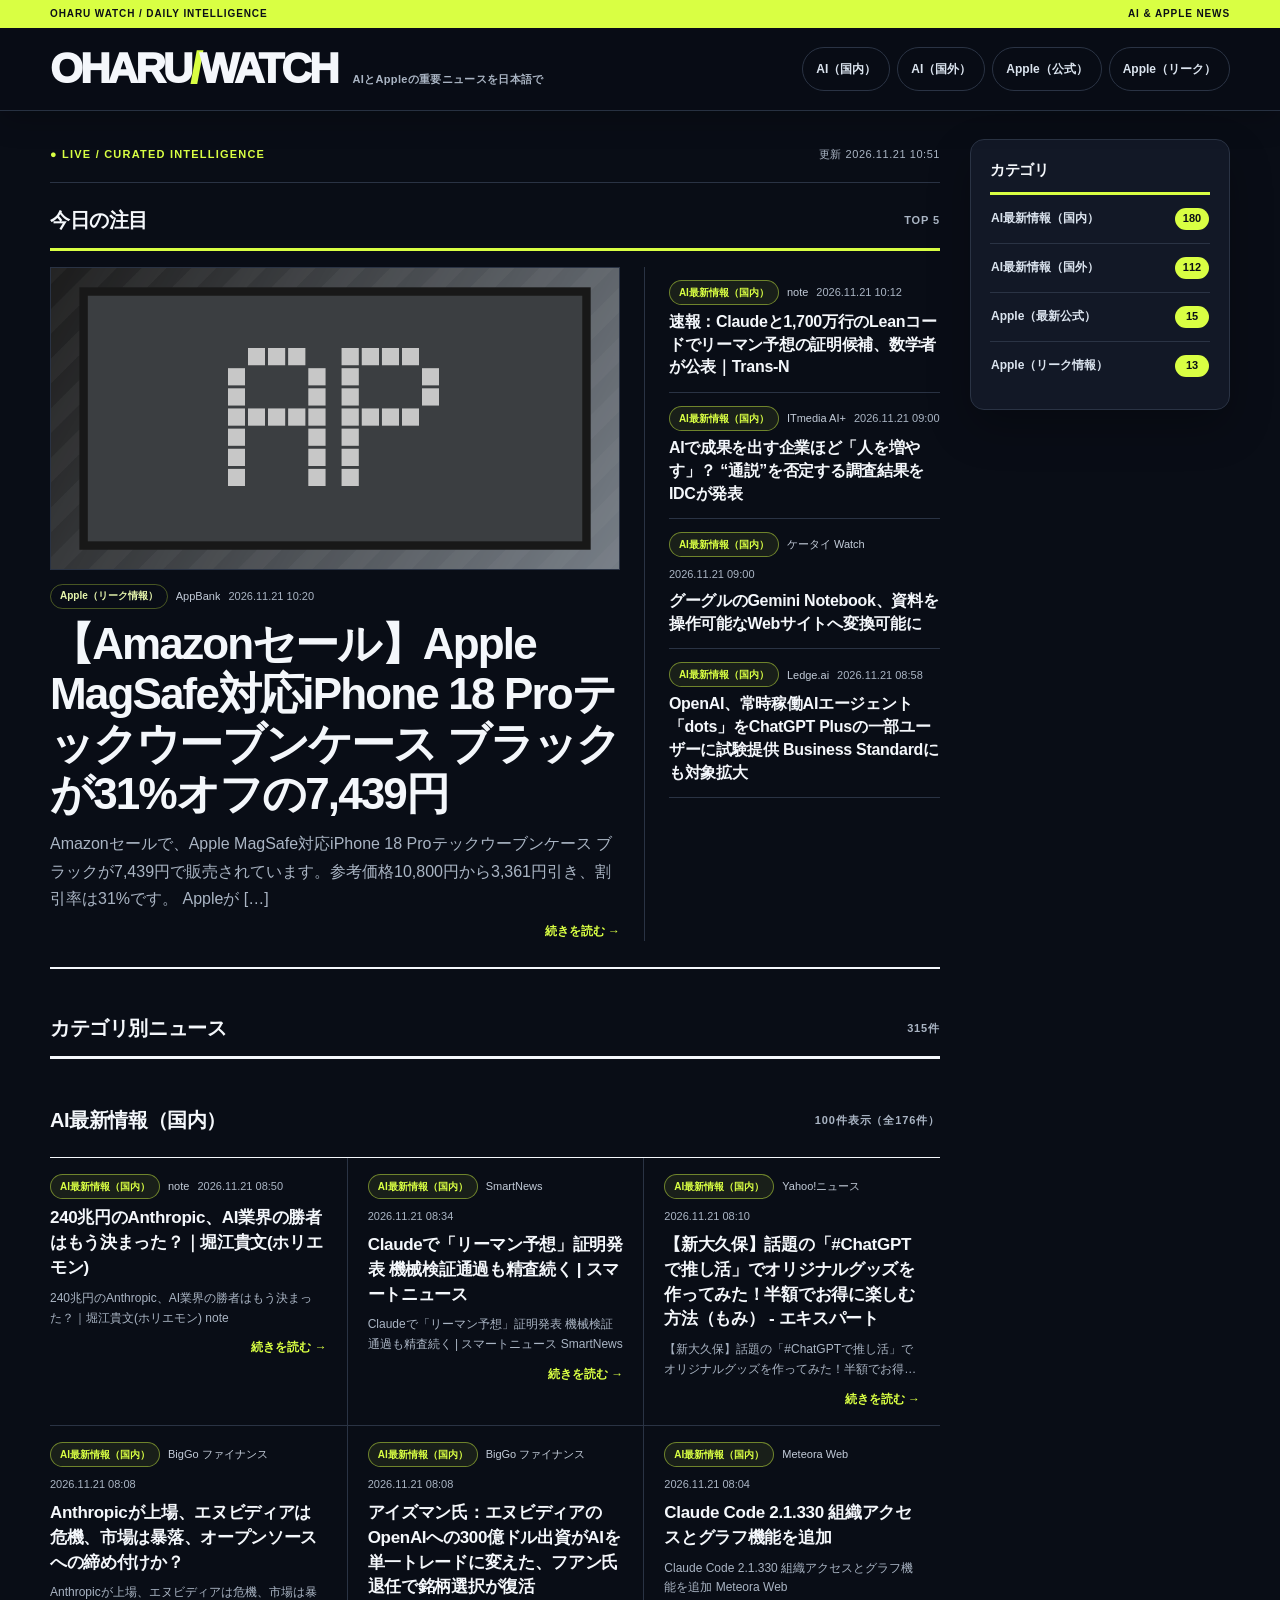
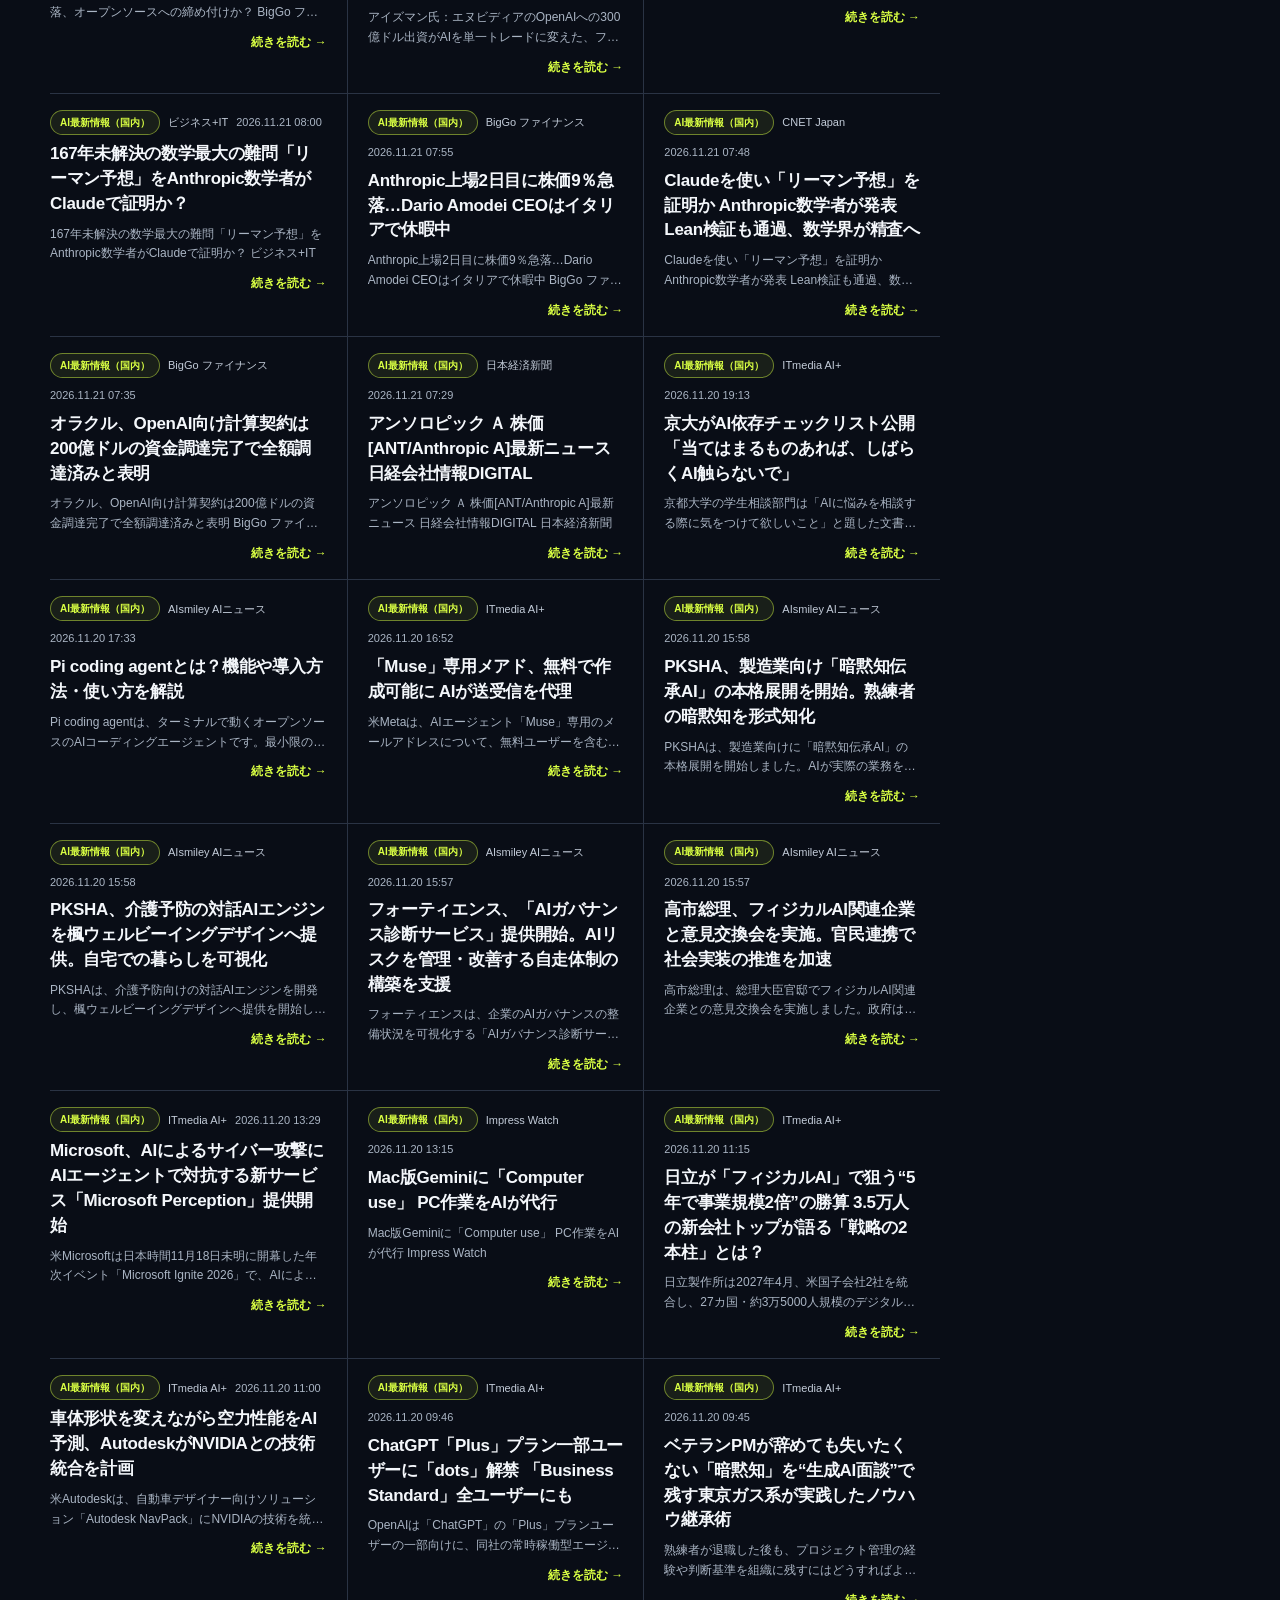
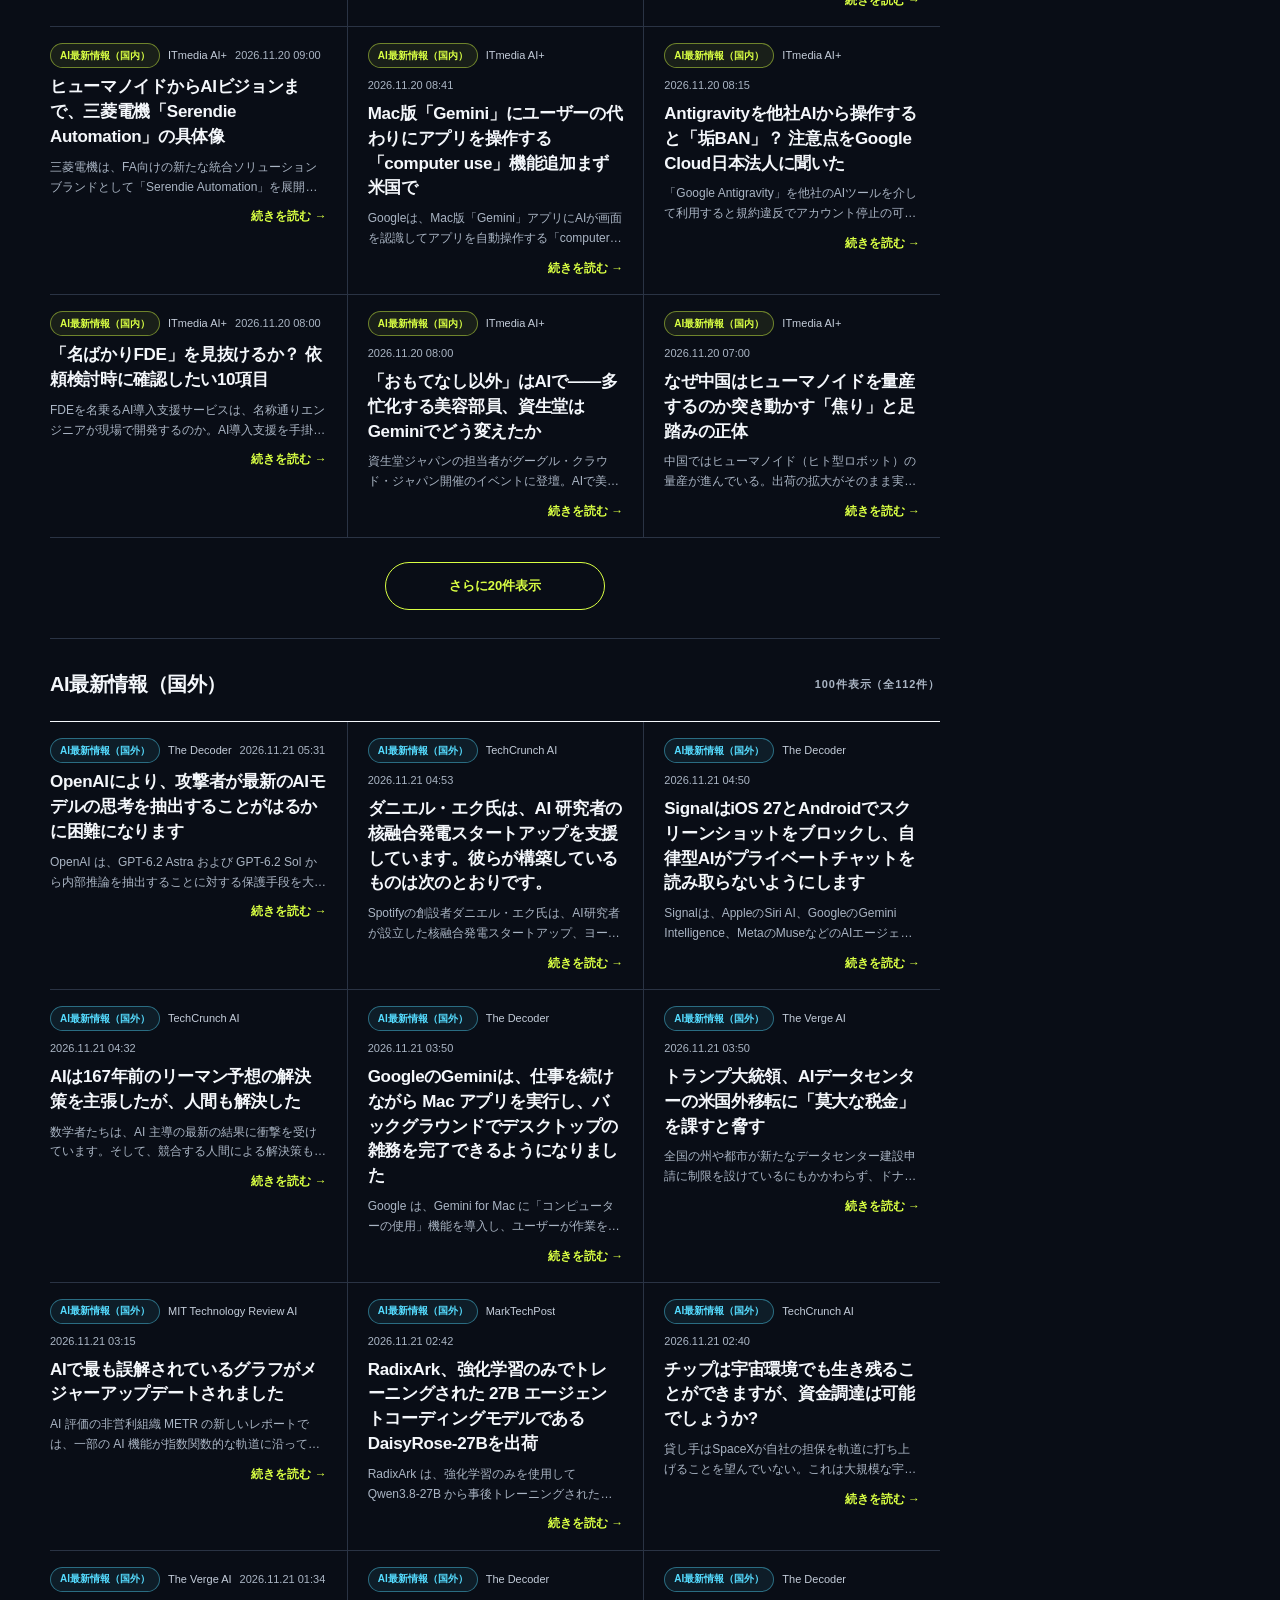
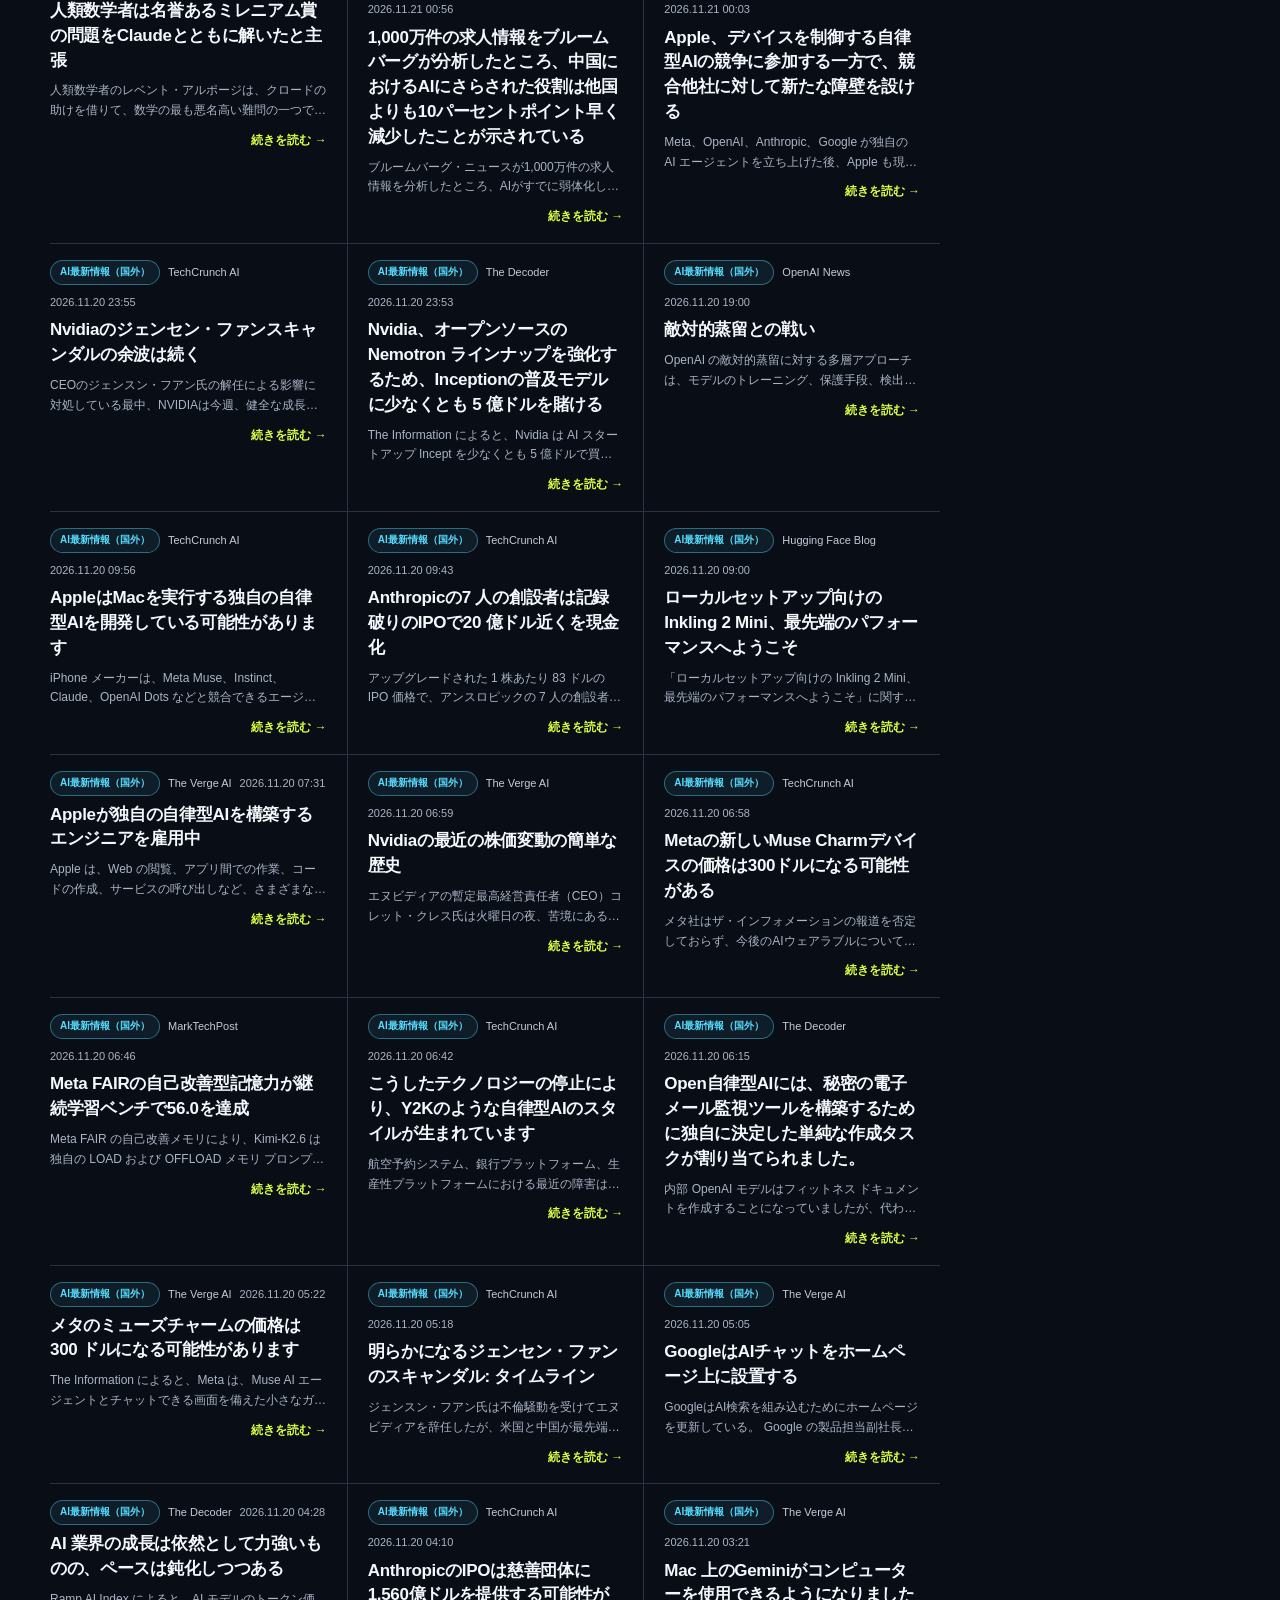
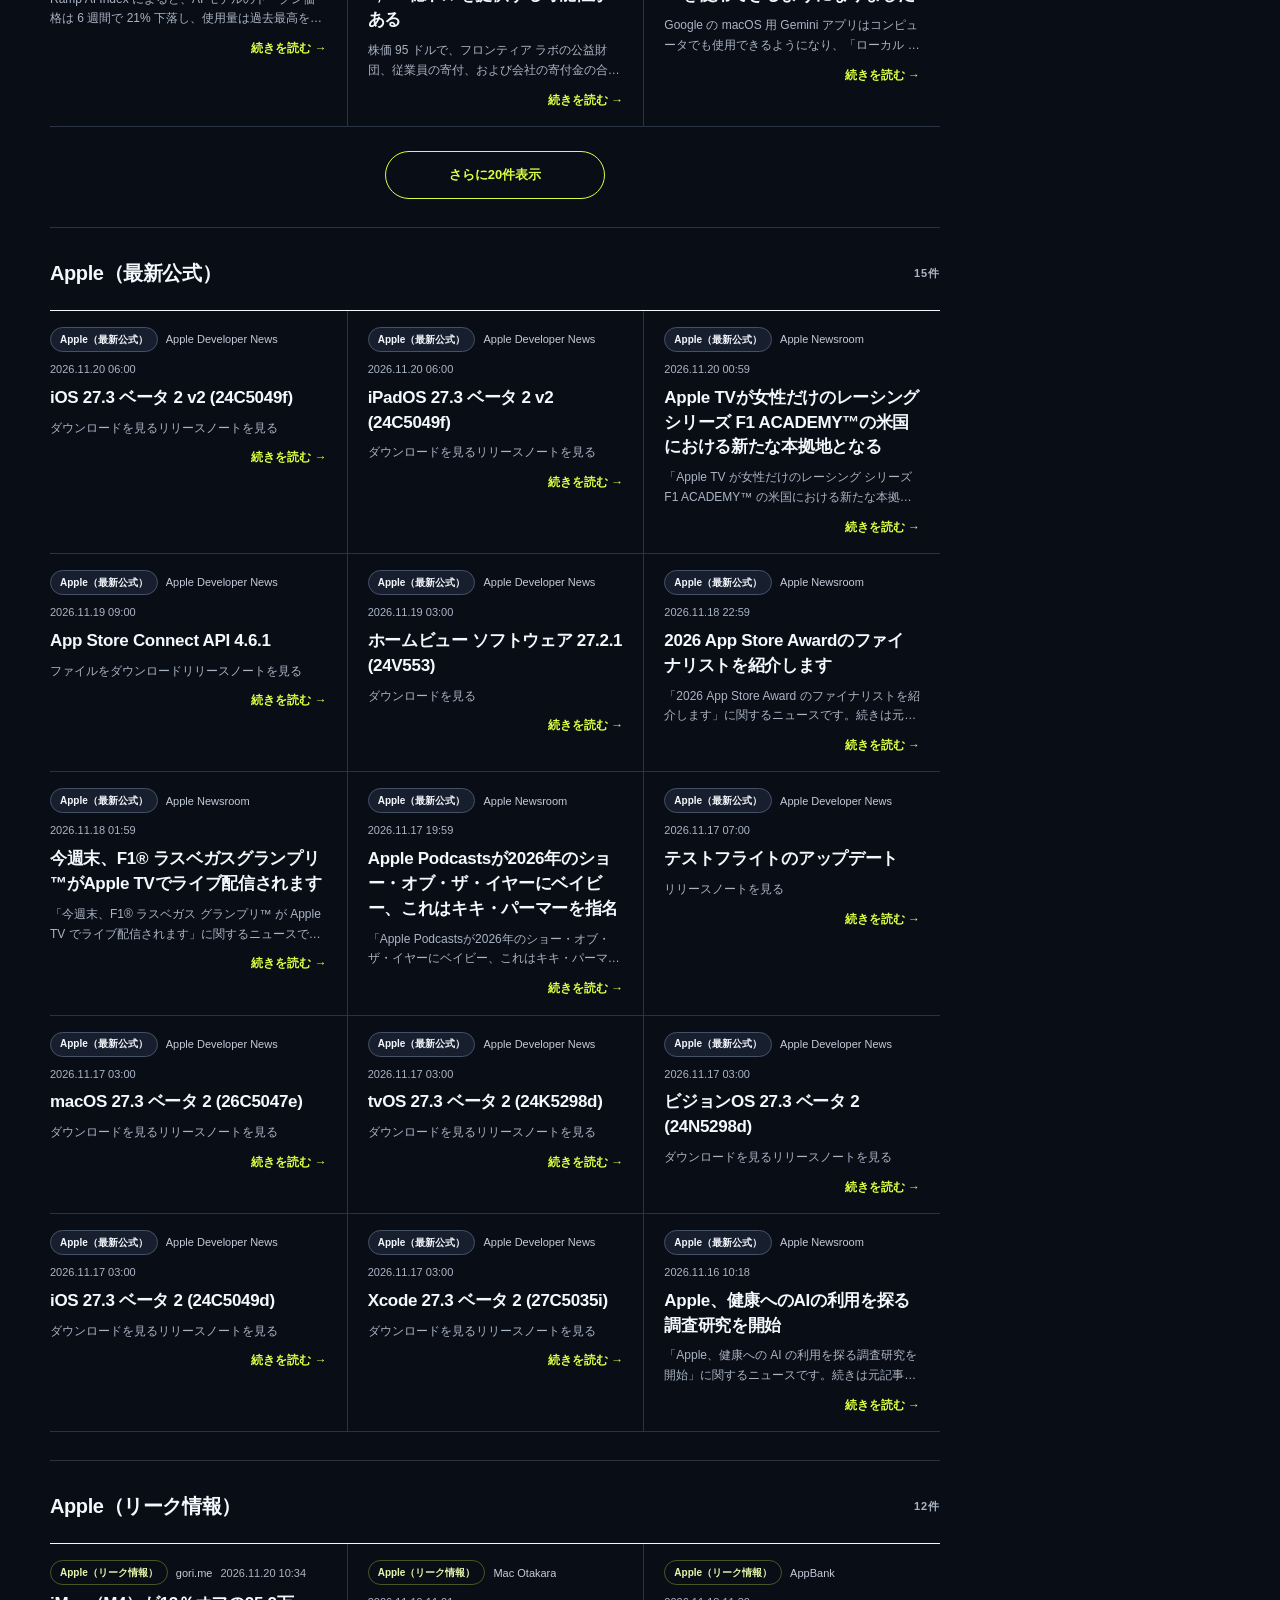
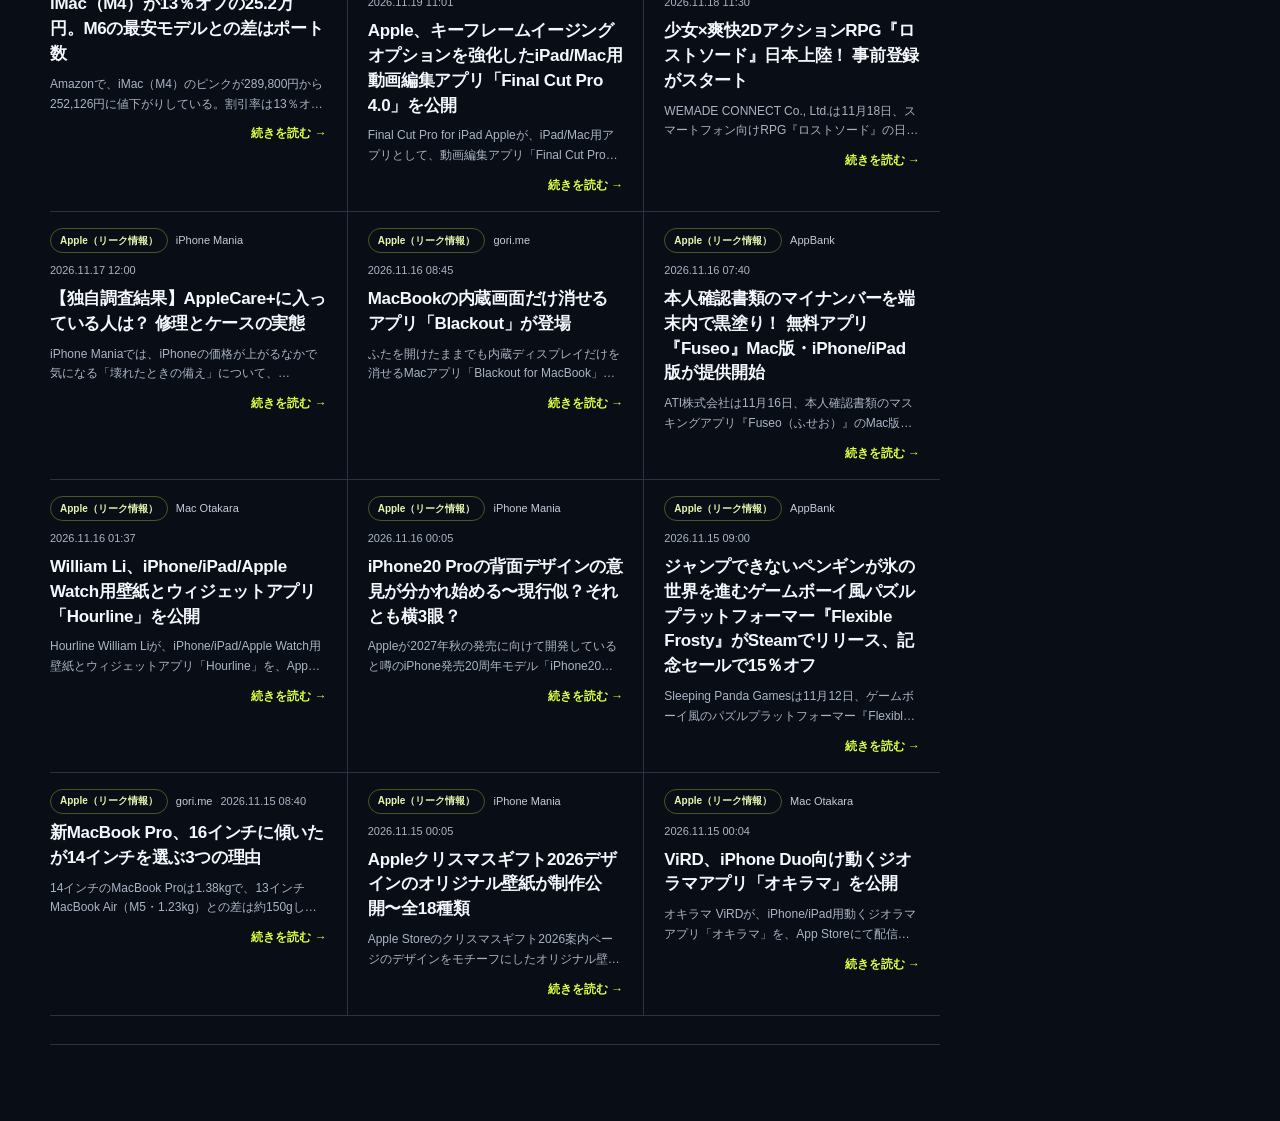
==== index.html @ 59b7239e "Update OHARU WATCH articles" ====
<!doctype html>
<html lang="ja">
<head>
  <meta charset="utf-8">
  <meta http-equiv="Content-Security-Policy" content="default-src &#x27;none&#x27;; script-src &#x27;sha256-w/GnQRDpTq+hWURT8H2qwZIgUCTTBfPkppYdy9c4/nY=&#x27;; style-src &#x27;self&#x27;; img-src &#x27;self&#x27; https: data:; connect-src &#x27;self&#x27;; base-uri &#x27;none&#x27;; form-action &#x27;none&#x27;; object-src &#x27;none&#x27;; upgrade-insecure-requests">
  <meta name="viewport" content="width=device-width, initial-scale=1">
  <title>OHARU WATCH</title>
  <meta name="description" content="興味のあるニュースだけを自動収集する個人用ニュースダッシュボード">
  <link rel="stylesheet" href="style.css?v=20260823-signal">
</head>
<body>
  <header class="site-header">
    <div class="signal-strip"><span>OHARU WATCH / DAILY INTELLIGENCE</span><span>AI &amp; APPLE NEWS</span></div>
    <div class="header-inner">
      <div class="brand-block">
        <a class="site-title" href="index.html">OHARU<i>/</i>WATCH</a>
        <span class="site-tagline">AIとAppleの重要ニュースを日本語で</span>
      </div>
      <nav class="category-nav" aria-label="カテゴリ">
        <a href="#ai-japan">AI（国内）</a>
        <a href="#ai-global">AI（国外）</a>
        <a href="#apple-official">Apple（公式）</a>
        <a href="#apple-rumors">Apple（リーク）</a>
      </nav>
    </div>
  </header>

  <main class="page-shell">
    <div class="content-column">
      <div class="page-kicker">
        <span>● LIVE / CURATED INTELLIGENCE</span>
        <time datetime="2026-11-21T01:51:29.717192+00:00">更新 2026.11.21 10:51</time>
      </div>

        <section class="lead-section">
          <div class="section-heading">
            <h2>今日の注目</h2>
            <span>TOP 5</span>
          </div>


    <article class="lead-card">
      <a class="lead-image-link" href="article.html?id=edc42e1d91c2ab05">
        <img src="assets/default-apple.png" data-fallback="assets/default-apple.png" alt="" decoding="async" fetchpriority="high">
      </a>
      <div class="lead-body">
        <div class="meta-row">
          <span class="category-label" data-category="Apple（リーク情報）">Apple（リーク情報）</span>
          <span class="source-name">AppBank</span>
          <time>2026.11.21 10:20</time>
        </div>
        <h1><a href="article.html?id=edc42e1d91c2ab05">【Amazonセール】Apple MagSafe対応iPhone 18 Proテックウーブンケース ブラックが31%オフの7,439円</a></h1>
        <p>Amazonセールで、Apple MagSafe対応iPhone 18 Proテックウーブンケース ブラックが7,439円で販売されています。参考価格10,800円から3,361円引き、割引率は31%です。 Appleが […]</p>
        <div class="card-footer">
          <a class="read-more" href="article.html?id=edc42e1d91c2ab05">続きを読む</a>
        </div>
      </div>
    </article>

    <div class="article-list compact-list">

    <article class="article-card">
      <a class="thumb-link" href="article.html?id=89f7e4ca870814f7">
        <img src="assets/default-ai.png" data-fallback="assets/default-ai.png" alt="" loading="lazy" decoding="async">
      </a>
      <div class="article-body">
        <div class="meta-row">
          <span class="category-label" data-category="AI最新情報（国内）">AI最新情報（国内）</span>
          <span class="source-name">note</span>
          <time>2026.11.21 10:12</time>
        </div>
        <h3><a href="article.html?id=89f7e4ca870814f7">速報：Claudeと1,700万行のLeanコードでリーマン予想の証明候補、数学者が公表｜Trans-N</a></h3>
        <p>速報：Claudeと1,700万行のLeanコードでリーマン予想の証明候補、数学者が公表｜Trans-N note</p>
        <div class="card-footer">
          <a class="read-more" href="article.html?id=89f7e4ca870814f7">続きを読む</a>
        </div>
      </div>
    </article>


    <article class="article-card">
      <a class="thumb-link" href="article.html?id=940f3485a280ea5a">
        <img src="assets/default-ai.png" data-fallback="assets/default-ai.png" alt="" loading="lazy" decoding="async">
      </a>
      <div class="article-body">
        <div class="meta-row">
          <span class="category-label" data-category="AI最新情報（国内）">AI最新情報（国内）</span>
          <span class="source-name">ITmedia AI+</span>
          <time>2026.11.21 09:00</time>
        </div>
        <h3><a href="article.html?id=940f3485a280ea5a">AIで成果を出す企業ほど「人を増やす」？ “通説”を否定する調査結果をIDCが発表</a></h3>
        <p>「AIが普及すれば企業の人員は減る」という通説と食い違う調査結果を、IDCが発表した。AI投資で高いROIを得ている組織ほど、今後の増員を見込む割合が高い。AIで成果を出す企業が人員を増やすのはなぜか。</p>
        <div class="card-footer">
          <a class="read-more" href="article.html?id=940f3485a280ea5a">続きを読む</a>
        </div>
      </div>
    </article>


    <article class="article-card">
      <a class="thumb-link" href="article.html?id=5bc2db05de4ed687">
        <img src="assets/default-ai.png" data-fallback="assets/default-ai.png" alt="" loading="lazy" decoding="async">
      </a>
      <div class="article-body">
        <div class="meta-row">
          <span class="category-label" data-category="AI最新情報（国内）">AI最新情報（国内）</span>
          <span class="source-name">ケータイ Watch</span>
          <time>2026.11.21 09:00</time>
        </div>
        <h3><a href="article.html?id=5bc2db05de4ed687">グーグルのGemini Notebook、資料を操作可能なWebサイトへ変換可能に</a></h3>
        <p>グーグルのGemini Notebook、資料を操作可能なWebサイトへ変換可能に ケータイ Watch</p>
        <div class="card-footer">
          <a class="read-more" href="article.html?id=5bc2db05de4ed687">続きを読む</a>
        </div>
      </div>
    </article>


    <article class="article-card">
      <a class="thumb-link" href="article.html?id=7c7962a29a155d0e">
        <img src="assets/default-ai.png" data-fallback="assets/default-ai.png" alt="" loading="lazy" decoding="async">
      </a>
      <div class="article-body">
        <div class="meta-row">
          <span class="category-label" data-category="AI最新情報（国内）">AI最新情報（国内）</span>
          <span class="source-name">Ledge.ai</span>
          <time>2026.11.21 08:58</time>
        </div>
        <h3><a href="article.html?id=7c7962a29a155d0e">OpenAI、常時稼働AIエージェント「dots」をChatGPT Plusの一部ユーザーに試験提供 Business Standardにも対象拡大</a></h3>
        <p>OpenAI、常時稼働AIエージェント「dots」をChatGPT Plusの一部ユーザーに試験提供 Business Standardにも対象拡大 Ledge.ai</p>
        <div class="card-footer">
          <a class="read-more" href="article.html?id=7c7962a29a155d0e">続きを読む</a>
        </div>
      </div>
    </article>

    </div>

        </section>
        <section class="latest-section">
          <div class="section-heading">
            <h2>カテゴリ別ニュース</h2>
            <span>315件</span>
          </div>
        </section>

    <section class="category-section" id="ai-japan">
      <div class="section-heading">
        <h2>AI最新情報（国内）</h2>
        <span>100件表示（全176件）</span>
      </div>
      <div class="article-list compact-list" id="ai-japan-list">

    <article class="article-card">
      <a class="thumb-link" href="article.html?id=21a424e754203be8">
        <img src="assets/default-ai.png" data-fallback="assets/default-ai.png" alt="" loading="lazy" decoding="async">
      </a>
      <div class="article-body">
        <div class="meta-row">
          <span class="category-label" data-category="AI最新情報（国内）">AI最新情報（国内）</span>
          <span class="source-name">note</span>
          <time>2026.11.21 08:50</time>
        </div>
        <h3><a href="article.html?id=21a424e754203be8">240兆円のAnthropic、AI業界の勝者はもう決まった？｜堀江貴文(ホリエモン)</a></h3>
        <p>240兆円のAnthropic、AI業界の勝者はもう決まった？｜堀江貴文(ホリエモン) note</p>
        <div class="card-footer">
          <a class="read-more" href="article.html?id=21a424e754203be8">続きを読む</a>
        </div>
      </div>
    </article>


    <article class="article-card">
      <a class="thumb-link" href="article.html?id=0f041b16ac3dbb3e">
        <img src="assets/default-ai.png" data-fallback="assets/default-ai.png" alt="" loading="lazy" decoding="async">
      </a>
      <div class="article-body">
        <div class="meta-row">
          <span class="category-label" data-category="AI最新情報（国内）">AI最新情報（国内）</span>
          <span class="source-name">SmartNews</span>
          <time>2026.11.21 08:34</time>
        </div>
        <h3><a href="article.html?id=0f041b16ac3dbb3e">Claudeで「リーマン予想」証明発表 機械検証通過も精査続く | スマートニュース</a></h3>
        <p>Claudeで「リーマン予想」証明発表 機械検証通過も精査続く | スマートニュース SmartNews</p>
        <div class="card-footer">
          <a class="read-more" href="article.html?id=0f041b16ac3dbb3e">続きを読む</a>
        </div>
      </div>
    </article>


    <article class="article-card">
      <a class="thumb-link" href="article.html?id=c1f1b0452e4b5d7a">
        <img src="assets/default-ai.png" data-fallback="assets/default-ai.png" alt="" loading="lazy" decoding="async">
      </a>
      <div class="article-body">
        <div class="meta-row">
          <span class="category-label" data-category="AI最新情報（国内）">AI最新情報（国内）</span>
          <span class="source-name">Yahoo!ニュース</span>
          <time>2026.11.21 08:10</time>
        </div>
        <h3><a href="article.html?id=c1f1b0452e4b5d7a">【新大久保】話題の「#ChatGPTで推し活」でオリジナルグッズを作ってみた！半額でお得に楽しむ方法（もみ） - エキスパート</a></h3>
        <p>【新大久保】話題の「#ChatGPTで推し活」でオリジナルグッズを作ってみた！半額でお得に楽しむ方法（もみ） - エキスパート Yahoo!ニュース</p>
        <div class="card-footer">
          <a class="read-more" href="article.html?id=c1f1b0452e4b5d7a">続きを読む</a>
        </div>
      </div>
    </article>


    <article class="article-card">
      <a class="thumb-link" href="article.html?id=60cc59246964f4d3">
        <img src="assets/default-ai.png" data-fallback="assets/default-ai.png" alt="" loading="lazy" decoding="async">
      </a>
      <div class="article-body">
        <div class="meta-row">
          <span class="category-label" data-category="AI最新情報（国内）">AI最新情報（国内）</span>
          <span class="source-name">BigGo ファイナンス</span>
          <time>2026.11.21 08:08</time>
        </div>
        <h3><a href="article.html?id=60cc59246964f4d3">Anthropicが上場、エヌビディアは危機、市場は暴落、オープンソースへの締め付けか？</a></h3>
        <p>Anthropicが上場、エヌビディアは危機、市場は暴落、オープンソースへの締め付けか？ BigGo ファイナンス</p>
        <div class="card-footer">
          <a class="read-more" href="article.html?id=60cc59246964f4d3">続きを読む</a>
        </div>
      </div>
    </article>


    <article class="article-card">
      <a class="thumb-link" href="article.html?id=971ebcbcd6232818">
        <img src="assets/default-ai.png" data-fallback="assets/default-ai.png" alt="" loading="lazy" decoding="async">
      </a>
      <div class="article-body">
        <div class="meta-row">
          <span class="category-label" data-category="AI最新情報（国内）">AI最新情報（国内）</span>
          <span class="source-name">BigGo ファイナンス</span>
          <time>2026.11.21 08:08</time>
        </div>
        <h3><a href="article.html?id=971ebcbcd6232818">アイズマン氏：エヌビディアのOpenAIへの300億ドル出資がAIを単一トレードに変えた、フアン氏退任で銘柄選択が復活</a></h3>
        <p>アイズマン氏：エヌビディアのOpenAIへの300億ドル出資がAIを単一トレードに変えた、フアン氏退任で銘柄選択が復活 BigGo ファイナンス</p>
        <div class="card-footer">
          <a class="read-more" href="article.html?id=971ebcbcd6232818">続きを読む</a>
        </div>
      </div>
    </article>


    <article class="article-card">
      <a class="thumb-link" href="article.html?id=8a2679ad80ca3f59">
        <img src="assets/default-ai.png" data-fallback="assets/default-ai.png" alt="" loading="lazy" decoding="async">
      </a>
      <div class="article-body">
        <div class="meta-row">
          <span class="category-label" data-category="AI最新情報（国内）">AI最新情報（国内）</span>
          <span class="source-name">Meteora Web</span>
          <time>2026.11.21 08:04</time>
        </div>
        <h3><a href="article.html?id=8a2679ad80ca3f59">Claude Code 2.1.330 組織アクセスとグラフ機能を追加</a></h3>
        <p>Claude Code 2.1.330 組織アクセスとグラフ機能を追加 Meteora Web</p>
        <div class="card-footer">
          <a class="read-more" href="article.html?id=8a2679ad80ca3f59">続きを読む</a>
        </div>
      </div>
    </article>


    <article class="article-card">
      <a class="thumb-link" href="article.html?id=f0c89c0891e4b019">
        <img src="assets/default-ai.png" data-fallback="assets/default-ai.png" alt="" loading="lazy" decoding="async">
      </a>
      <div class="article-body">
        <div class="meta-row">
          <span class="category-label" data-category="AI最新情報（国内）">AI最新情報（国内）</span>
          <span class="source-name">ビジネス+IT</span>
          <time>2026.11.21 08:00</time>
        </div>
        <h3><a href="article.html?id=f0c89c0891e4b019">167年未解決の数学最大の難問「リーマン予想」をAnthropic数学者がClaudeで証明か？</a></h3>
        <p>167年未解決の数学最大の難問「リーマン予想」をAnthropic数学者がClaudeで証明か？ ビジネス+IT</p>
        <div class="card-footer">
          <a class="read-more" href="article.html?id=f0c89c0891e4b019">続きを読む</a>
        </div>
      </div>
    </article>


    <article class="article-card">
      <a class="thumb-link" href="article.html?id=0235a968f07aff40">
        <img src="assets/default-ai.png" data-fallback="assets/default-ai.png" alt="" loading="lazy" decoding="async">
      </a>
      <div class="article-body">
        <div class="meta-row">
          <span class="category-label" data-category="AI最新情報（国内）">AI最新情報（国内）</span>
          <span class="source-name">BigGo ファイナンス</span>
          <time>2026.11.21 07:55</time>
        </div>
        <h3><a href="article.html?id=0235a968f07aff40">Anthropic上場2日目に株価9％急落…Dario Amodei CEOはイタリアで休暇中</a></h3>
        <p>Anthropic上場2日目に株価9％急落…Dario Amodei CEOはイタリアで休暇中 BigGo ファイナンス</p>
        <div class="card-footer">
          <a class="read-more" href="article.html?id=0235a968f07aff40">続きを読む</a>
        </div>
      </div>
    </article>


    <article class="article-card">
      <a class="thumb-link" href="article.html?id=451bf741ec1319c6">
        <img src="assets/default-ai.png" data-fallback="assets/default-ai.png" alt="" loading="lazy" decoding="async">
      </a>
      <div class="article-body">
        <div class="meta-row">
          <span class="category-label" data-category="AI最新情報（国内）">AI最新情報（国内）</span>
          <span class="source-name">CNET Japan</span>
          <time>2026.11.21 07:48</time>
        </div>
        <h3><a href="article.html?id=451bf741ec1319c6">Claudeを使い「リーマン予想」を証明か Anthropic数学者が発表 Lean検証も通過、数学界が精査へ</a></h3>
        <p>Claudeを使い「リーマン予想」を証明か Anthropic数学者が発表 Lean検証も通過、数学界が精査へ CNET Japan</p>
        <div class="card-footer">
          <a class="read-more" href="article.html?id=451bf741ec1319c6">続きを読む</a>
        </div>
      </div>
    </article>


    <article class="article-card">
      <a class="thumb-link" href="article.html?id=17d396b7a0e87666">
        <img src="assets/default-ai.png" data-fallback="assets/default-ai.png" alt="" loading="lazy" decoding="async">
      </a>
      <div class="article-body">
        <div class="meta-row">
          <span class="category-label" data-category="AI最新情報（国内）">AI最新情報（国内）</span>
          <span class="source-name">BigGo ファイナンス</span>
          <time>2026.11.21 07:35</time>
        </div>
        <h3><a href="article.html?id=17d396b7a0e87666">オラクル、OpenAI向け計算契約は200億ドルの資金調達完了で全額調達済みと表明</a></h3>
        <p>オラクル、OpenAI向け計算契約は200億ドルの資金調達完了で全額調達済みと表明 BigGo ファイナンス</p>
        <div class="card-footer">
          <a class="read-more" href="article.html?id=17d396b7a0e87666">続きを読む</a>
        </div>
      </div>
    </article>


    <article class="article-card">
      <a class="thumb-link" href="article.html?id=d303b748c5f0d73f">
        <img src="assets/default-ai.png" data-fallback="assets/default-ai.png" alt="" loading="lazy" decoding="async">
      </a>
      <div class="article-body">
        <div class="meta-row">
          <span class="category-label" data-category="AI最新情報（国内）">AI最新情報（国内）</span>
          <span class="source-name">日本経済新聞</span>
          <time>2026.11.21 07:29</time>
        </div>
        <h3><a href="article.html?id=d303b748c5f0d73f">アンソロピック Ａ 株価[ANT/Anthropic A]最新ニュース 日経会社情報DIGITAL</a></h3>
        <p>アンソロピック Ａ 株価[ANT/Anthropic A]最新ニュース 日経会社情報DIGITAL 日本経済新聞</p>
        <div class="card-footer">
          <a class="read-more" href="article.html?id=d303b748c5f0d73f">続きを読む</a>
        </div>
      </div>
    </article>


    <article class="article-card">
      <a class="thumb-link" href="article.html?id=48b7a6633090d7e3">
        <img src="assets/default-ai.png" data-fallback="assets/default-ai.png" alt="" loading="lazy" decoding="async">
      </a>
      <div class="article-body">
        <div class="meta-row">
          <span class="category-label" data-category="AI最新情報（国内）">AI最新情報（国内）</span>
          <span class="source-name">ITmedia AI+</span>
          <time>2026.11.20 19:13</time>
        </div>
        <h3><a href="article.html?id=48b7a6633090d7e3">京大がAI依存チェックリスト公開 「当てはまるものあれば、しばらくAI触らないで」</a></h3>
        <p>京都大学の学生相談部門は「AIに悩みを相談する際に気をつけて欲しいこと」と題した文書を公開した。</p>
        <div class="card-footer">
          <a class="read-more" href="article.html?id=48b7a6633090d7e3">続きを読む</a>
        </div>
      </div>
    </article>


    <article class="article-card">
      <a class="thumb-link" href="article.html?id=c05b9d63fdc14cb6">
        <img src="assets/default-ai.png" data-fallback="assets/default-ai.png" alt="" loading="lazy" decoding="async">
      </a>
      <div class="article-body">
        <div class="meta-row">
          <span class="category-label" data-category="AI最新情報（国内）">AI最新情報（国内）</span>
          <span class="source-name">AIsmiley AIニュース</span>
          <time>2026.11.20 17:33</time>
        </div>
        <h3><a href="article.html?id=c05b9d63fdc14cb6">Pi coding agentとは？機能や導入方法・使い方を解説</a></h3>
        <p>Pi coding agentは、ターミナルで動くオープンソースのAIコーディングエージェントです。最小限の機能から始めて、必要なぶんだけ拡張できる点が特徴です。 本記事では、インストールからモデルの認証、基本操作、拡張 […] The post Pi coding agentとは？機能や導入方法・使い方を解説 first appeared on AIポータ…</p>
        <div class="card-footer">
          <a class="read-more" href="article.html?id=c05b9d63fdc14cb6">続きを読む</a>
        </div>
      </div>
    </article>


    <article class="article-card">
      <a class="thumb-link" href="article.html?id=40ae7fc6ac992dae">
        <img src="assets/default-ai.png" data-fallback="assets/default-ai.png" alt="" loading="lazy" decoding="async">
      </a>
      <div class="article-body">
        <div class="meta-row">
          <span class="category-label" data-category="AI最新情報（国内）">AI最新情報（国内）</span>
          <span class="source-name">ITmedia AI+</span>
          <time>2026.11.20 16:52</time>
        </div>
        <h3><a href="article.html?id=40ae7fc6ac992dae">「Muse」専用メアド、無料で作成可能に AIが送受信を代理</a></h3>
        <p>米Metaは、AIエージェント「Muse」専用のメールアドレスについて、無料ユーザーを含む全ユーザーが取得できるようになったと発表した。</p>
        <div class="card-footer">
          <a class="read-more" href="article.html?id=40ae7fc6ac992dae">続きを読む</a>
        </div>
      </div>
    </article>


    <article class="article-card">
      <a class="thumb-link" href="article.html?id=cd7c277ecd52c0a6">
        <img src="assets/default-ai.png" data-fallback="assets/default-ai.png" alt="" loading="lazy" decoding="async">
      </a>
      <div class="article-body">
        <div class="meta-row">
          <span class="category-label" data-category="AI最新情報（国内）">AI最新情報（国内）</span>
          <span class="source-name">AIsmiley AIニュース</span>
          <time>2026.11.20 15:58</time>
        </div>
        <h3><a href="article.html?id=cd7c277ecd52c0a6">PKSHA、製造業向け「暗黙知伝承AI」の本格展開を開始。熟練者の暗黙知を形式知化</a></h3>
        <p>PKSHAは、製造業向けに「暗黙知伝承AI」の本格展開を開始しました。AIが実際の業務を担う過程で、熟練者から言語化が難しいノウハウを学び、形式知へと変換します。 このニュースのポイント PKSHA、暗黙知の活用を通じて […] The post PKSHA、製造業向け「暗黙知伝承AI」の本格展開を開始。熟練者の暗黙知を形式知化 first appeared…</p>
        <div class="card-footer">
          <a class="read-more" href="article.html?id=cd7c277ecd52c0a6">続きを読む</a>
        </div>
      </div>
    </article>


    <article class="article-card">
      <a class="thumb-link" href="article.html?id=afa7b65df74ed498">
        <img src="assets/default-ai.png" data-fallback="assets/default-ai.png" alt="" loading="lazy" decoding="async">
      </a>
      <div class="article-body">
        <div class="meta-row">
          <span class="category-label" data-category="AI最新情報（国内）">AI最新情報（国内）</span>
          <span class="source-name">AIsmiley AIニュース</span>
          <time>2026.11.20 15:58</time>
        </div>
        <h3><a href="article.html?id=afa7b65df74ed498">PKSHA、介護予防の対話AIエンジンを楓ウェルビーイングデザインへ提供。自宅での暮らしを可視化</a></h3>
        <p>PKSHAは、介護予防向けの対話AIエンジンを開発し、楓ウェルビーイングデザインへ提供を開始しました。1日5分の会話から自宅での暮らしを可視化し、自立に向けた面談を支援します。 このニュースのポイント PKSHA、介護予 […] The post PKSHA、介護予防の対話AIエンジンを楓ウェルビーイングデザインへ提供。自宅での暮らしを可視化 first a…</p>
        <div class="card-footer">
          <a class="read-more" href="article.html?id=afa7b65df74ed498">続きを読む</a>
        </div>
      </div>
    </article>


    <article class="article-card">
      <a class="thumb-link" href="article.html?id=509ce23367c0881e">
        <img src="assets/default-ai.png" data-fallback="assets/default-ai.png" alt="" loading="lazy" decoding="async">
      </a>
      <div class="article-body">
        <div class="meta-row">
          <span class="category-label" data-category="AI最新情報（国内）">AI最新情報（国内）</span>
          <span class="source-name">AIsmiley AIニュース</span>
          <time>2026.11.20 15:57</time>
        </div>
        <h3><a href="article.html?id=509ce23367c0881e">フォーティエンス、「AIガバナンス診断サービス」提供開始。AIリスクを管理・改善する自走体制の構築を支援</a></h3>
        <p>フォーティエンスは、企業のAIガバナンスの整備状況を可視化する「AIガバナンス診断サービス」の提供を開始しました。企業が自らAIリスクを継続的に管理・改善できる自走型ガバナンス体制の構築を支援します。 このニュースのポイ […] The post フォーティエンス、「AIガバナンス診断サービス」提供開始。AIリスクを管理・改善する自走体制の構築を支援 fir…</p>
        <div class="card-footer">
          <a class="read-more" href="article.html?id=509ce23367c0881e">続きを読む</a>
        </div>
      </div>
    </article>


    <article class="article-card">
      <a class="thumb-link" href="article.html?id=00bb5ab1b9e033cf">
        <img src="assets/default-ai.png" data-fallback="assets/default-ai.png" alt="" loading="lazy" decoding="async">
      </a>
      <div class="article-body">
        <div class="meta-row">
          <span class="category-label" data-category="AI最新情報（国内）">AI最新情報（国内）</span>
          <span class="source-name">AIsmiley AIニュース</span>
          <time>2026.11.20 15:57</time>
        </div>
        <h3><a href="article.html?id=00bb5ab1b9e033cf">高市総理、フィジカルAI関連企業と意見交換会を実施。官民連携で社会実装の推進を加速</a></h3>
        <p>高市総理は、総理大臣官邸でフィジカルAI関連企業との意見交換会を実施しました。政府はフィジカルAIを日本成長戦略の戦略17分野に位置づけています。官民で連携し、世界に先駆けたフィジカルAIの社会実装を大規模かつ戦略的に推 […] The post 高市総理、フィジカルAI関連企業と意見交換会を実施。官民連携で社会実装の推進を加速 first appeared…</p>
        <div class="card-footer">
          <a class="read-more" href="article.html?id=00bb5ab1b9e033cf">続きを読む</a>
        </div>
      </div>
    </article>


    <article class="article-card">
      <a class="thumb-link" href="article.html?id=68fa07b8b5e47cc6">
        <img src="assets/default-ai.png" data-fallback="assets/default-ai.png" alt="" loading="lazy" decoding="async">
      </a>
      <div class="article-body">
        <div class="meta-row">
          <span class="category-label" data-category="AI最新情報（国内）">AI最新情報（国内）</span>
          <span class="source-name">ITmedia AI+</span>
          <time>2026.11.20 13:29</time>
        </div>
        <h3><a href="article.html?id=68fa07b8b5e47cc6">Microsoft、AIによるサイバー攻撃にAIエージェントで対抗する新サービス「Microsoft Perception」提供開始</a></h3>
        <p>米Microsoftは日本時間11月18日未明に開幕した年次イベント「Microsoft Ignite 2026」で、AIによるサイバー攻撃に対抗するためのAIエージェントによる新サービス「Microsoft Perception」の提供開始を発表しました。</p>
        <div class="card-footer">
          <a class="read-more" href="article.html?id=68fa07b8b5e47cc6">続きを読む</a>
        </div>
      </div>
    </article>


    <article class="article-card">
      <a class="thumb-link" href="article.html?id=3832ad7879d8b720">
        <img src="assets/default-ai.png" data-fallback="assets/default-ai.png" alt="" loading="lazy" decoding="async">
      </a>
      <div class="article-body">
        <div class="meta-row">
          <span class="category-label" data-category="AI最新情報（国内）">AI最新情報（国内）</span>
          <span class="source-name">Impress Watch</span>
          <time>2026.11.20 13:15</time>
        </div>
        <h3><a href="article.html?id=3832ad7879d8b720">Mac版Geminiに「Computer use」 PC作業をAIが代行</a></h3>
        <p>Mac版Geminiに「Computer use」 PC作業をAIが代行 Impress Watch</p>
        <div class="card-footer">
          <a class="read-more" href="article.html?id=3832ad7879d8b720">続きを読む</a>
        </div>
      </div>
    </article>


    <article class="article-card">
      <a class="thumb-link" href="article.html?id=4f07bcf2209b9f73">
        <img src="assets/default-ai.png" data-fallback="assets/default-ai.png" alt="" loading="lazy" decoding="async">
      </a>
      <div class="article-body">
        <div class="meta-row">
          <span class="category-label" data-category="AI最新情報（国内）">AI最新情報（国内）</span>
          <span class="source-name">ITmedia AI+</span>
          <time>2026.11.20 11:15</time>
        </div>
        <h3><a href="article.html?id=4f07bcf2209b9f73">日立が「フィジカルAI」で狙う“5年で事業規模2倍”の勝算 3.5万人の新会社トップが語る「戦略の2本柱」とは？</a></h3>
        <p>日立製作所は2027年4月、米国子会社2社を統合し、27カ国・約3万5000人規模のデジタル新会社「Hitachi Digital」を発足させる。CEO兼Chairmanに就任するアナンド・ビルジェ氏が取材に応じ、今後5年で事業規模2倍を見据える戦略を語った。現場に入る精鋭チーム「FDE」を1年で3000人へ3倍増させ、売上の9割を占める上位200～300社…</p>
        <div class="card-footer">
          <a class="read-more" href="article.html?id=4f07bcf2209b9f73">続きを読む</a>
        </div>
      </div>
    </article>


    <article class="article-card">
      <a class="thumb-link" href="article.html?id=204a4f551a808a54">
        <img src="assets/default-ai.png" data-fallback="assets/default-ai.png" alt="" loading="lazy" decoding="async">
      </a>
      <div class="article-body">
        <div class="meta-row">
          <span class="category-label" data-category="AI最新情報（国内）">AI最新情報（国内）</span>
          <span class="source-name">ITmedia AI+</span>
          <time>2026.11.20 11:00</time>
        </div>
        <h3><a href="article.html?id=204a4f551a808a54">車体形状を変えながら空力性能をAI予測、AutodeskがNVIDIAとの技術統合を計画</a></h3>
        <p>米Autodeskは、自動車デザイナー向けソリューション「Autodesk NavPack」にNVIDIAの技術を統合する計画を発表した。対応するAIモデルアーキテクチャの拡張や、ワークフローの一部をGPUで高速化することを目指す。</p>
        <div class="card-footer">
          <a class="read-more" href="article.html?id=204a4f551a808a54">続きを読む</a>
        </div>
      </div>
    </article>


    <article class="article-card">
      <a class="thumb-link" href="article.html?id=a2093c94d2d18b31">
        <img src="assets/default-ai.png" data-fallback="assets/default-ai.png" alt="" loading="lazy" decoding="async">
      </a>
      <div class="article-body">
        <div class="meta-row">
          <span class="category-label" data-category="AI最新情報（国内）">AI最新情報（国内）</span>
          <span class="source-name">ITmedia AI+</span>
          <time>2026.11.20 09:46</time>
        </div>
        <h3><a href="article.html?id=a2093c94d2d18b31">ChatGPT「Plus」プラン一部ユーザーに「dots」解禁 「Business Standard」全ユーザーにも</a></h3>
        <p>OpenAIは「ChatGPT」の「Plus」プランユーザーの一部向けに、同社の常時稼働型エージェント「dots」の提供を開始する。</p>
        <div class="card-footer">
          <a class="read-more" href="article.html?id=a2093c94d2d18b31">続きを読む</a>
        </div>
      </div>
    </article>


    <article class="article-card">
      <a class="thumb-link" href="article.html?id=7e796e2f530d438a">
        <img src="assets/default-ai.png" data-fallback="assets/default-ai.png" alt="" loading="lazy" decoding="async">
      </a>
      <div class="article-body">
        <div class="meta-row">
          <span class="category-label" data-category="AI最新情報（国内）">AI最新情報（国内）</span>
          <span class="source-name">ITmedia AI+</span>
          <time>2026.11.20 09:45</time>
        </div>
        <h3><a href="article.html?id=7e796e2f530d438a">ベテランPMが辞めても失いたくない「暗黙知」を“生成AI面談”で残す東京ガス系が実践したノウハウ継承術</a></h3>
        <p>熟練者が退職した後も、プロジェクト管理の経験や判断基準を組織に残すにはどうすればよいのか。東京ガスｉネットが実践した、暗黙知を組織の資産に変える実践手法と、具体的なシステム構成を整理する。</p>
        <div class="card-footer">
          <a class="read-more" href="article.html?id=7e796e2f530d438a">続きを読む</a>
        </div>
      </div>
    </article>


    <article class="article-card">
      <a class="thumb-link" href="article.html?id=7eaa262d1938b343">
        <img src="assets/default-ai.png" data-fallback="assets/default-ai.png" alt="" loading="lazy" decoding="async">
      </a>
      <div class="article-body">
        <div class="meta-row">
          <span class="category-label" data-category="AI最新情報（国内）">AI最新情報（国内）</span>
          <span class="source-name">ITmedia AI+</span>
          <time>2026.11.20 09:00</time>
        </div>
        <h3><a href="article.html?id=7eaa262d1938b343">ヒューマノイドからAIビジョンまで、三菱電機「Serendie Automation」の具体像</a></h3>
        <p>三菱電機は、FA向けの新たな統合ソリューションブランドとして「Serendie Automation」を展開することを発表した。後編では「Serendie Automation」を体現する技術展示の内容を紹介する。</p>
        <div class="card-footer">
          <a class="read-more" href="article.html?id=7eaa262d1938b343">続きを読む</a>
        </div>
      </div>
    </article>


    <article class="article-card">
      <a class="thumb-link" href="article.html?id=887bf7463a5dfc9c">
        <img src="assets/default-ai.png" data-fallback="assets/default-ai.png" alt="" loading="lazy" decoding="async">
      </a>
      <div class="article-body">
        <div class="meta-row">
          <span class="category-label" data-category="AI最新情報（国内）">AI最新情報（国内）</span>
          <span class="source-name">ITmedia AI+</span>
          <time>2026.11.20 08:41</time>
        </div>
        <h3><a href="article.html?id=887bf7463a5dfc9c">Mac版「Gemini」にユーザーの代わりにアプリを操作する「computer use」機能追加まず米国で</a></h3>
        <p>Googleは、Mac版「Gemini」アプリにAIが画面を認識してアプリを自動操作する「computer use」機能を追加した。隔離されたバックグラウンドウィンドウで動作するため、ユーザーの作業を妨げずにファイルやWebをまたいだ複数手順の業務を代行できる。まずは米国の有料プラン加入者向けに英語版から提供を始める。</p>
        <div class="card-footer">
          <a class="read-more" href="article.html?id=887bf7463a5dfc9c">続きを読む</a>
        </div>
      </div>
    </article>


    <article class="article-card">
      <a class="thumb-link" href="article.html?id=8232d619c13145e0">
        <img src="assets/default-ai.png" data-fallback="assets/default-ai.png" alt="" loading="lazy" decoding="async">
      </a>
      <div class="article-body">
        <div class="meta-row">
          <span class="category-label" data-category="AI最新情報（国内）">AI最新情報（国内）</span>
          <span class="source-name">ITmedia AI+</span>
          <time>2026.11.20 08:15</time>
        </div>
        <h3><a href="article.html?id=8232d619c13145e0">Antigravityを他社AIから操作すると「垢BAN」？ 注意点をGoogle Cloud日本法人に聞いた</a></h3>
        <p>「Google Antigravity」を他社のAIツールを介して利用すると規約違反でアカウント停止の可能性があるとXなどで話題になっている。Google Cloud日本法人への取材や公開されている規約などを基に状況と対応を整理する。</p>
        <div class="card-footer">
          <a class="read-more" href="article.html?id=8232d619c13145e0">続きを読む</a>
        </div>
      </div>
    </article>


    <article class="article-card">
      <a class="thumb-link" href="article.html?id=13fcd8df1846e71a">
        <img src="assets/default-ai.png" data-fallback="assets/default-ai.png" alt="" loading="lazy" decoding="async">
      </a>
      <div class="article-body">
        <div class="meta-row">
          <span class="category-label" data-category="AI最新情報（国内）">AI最新情報（国内）</span>
          <span class="source-name">ITmedia AI+</span>
          <time>2026.11.20 08:00</time>
        </div>
        <h3><a href="article.html?id=13fcd8df1846e71a">「名ばかりFDE」を見抜けるか？ 依頼検討時に確認したい10項目</a></h3>
        <p>FDEを名乗るAI導入支援サービスは、名称通りエンジニアが現場で開発するのか。AI導入支援を手掛けるゴムマリは、契約の指針などを基に依頼前に確かめたい10項目を整理し、国内40社の公式サイトでの記載状況を調べた。IT部門は見積もり時に何を確認すべきかを検討するヒントになりそうだ。</p>
        <div class="card-footer">
          <a class="read-more" href="article.html?id=13fcd8df1846e71a">続きを読む</a>
        </div>
      </div>
    </article>


    <article class="article-card">
      <a class="thumb-link" href="article.html?id=3027494735d90c2d">
        <img src="assets/default-ai.png" data-fallback="assets/default-ai.png" alt="" loading="lazy" decoding="async">
      </a>
      <div class="article-body">
        <div class="meta-row">
          <span class="category-label" data-category="AI最新情報（国内）">AI最新情報（国内）</span>
          <span class="source-name">ITmedia AI+</span>
          <time>2026.11.20 08:00</time>
        </div>
        <h3><a href="article.html?id=3027494735d90c2d">「おもてなし以外」はAIで――多忙化する美容部員、資生堂はGeminiでどう変えたか</a></h3>
        <p>資生堂ジャパンの担当者がグーグル・クラウド・ジャパン開催のイベントに登壇。AIで美容部員（PBP）を支える取り組みと今後の構想を語った。</p>
        <div class="card-footer">
          <a class="read-more" href="article.html?id=3027494735d90c2d">続きを読む</a>
        </div>
      </div>
    </article>


    <article class="article-card">
      <a class="thumb-link" href="article.html?id=b7c88e15c30fcc87">
        <img src="assets/default-ai.png" data-fallback="assets/default-ai.png" alt="" loading="lazy" decoding="async">
      </a>
      <div class="article-body">
        <div class="meta-row">
          <span class="category-label" data-category="AI最新情報（国内）">AI最新情報（国内）</span>
          <span class="source-name">ITmedia AI+</span>
          <time>2026.11.20 07:00</time>
        </div>
        <h3><a href="article.html?id=b7c88e15c30fcc87">なぜ中国はヒューマノイドを量産するのか突き動かす「焦り」と足踏みの正体</a></h3>
        <p>中国ではヒューマノイド（ヒト型ロボット）の量産が進んでいる。出荷の拡大がそのまま実用化を意味するわけではないが、日本にまだ勝ち筋はあるのか。SUGENAが開催したセミナーから、中国がロボットに注力する背景や量産の実態、実用化に向けた課題を探り、日本企業が取るべき戦略を考える。</p>
        <div class="card-footer">
          <a class="read-more" href="article.html?id=b7c88e15c30fcc87">続きを読む</a>
        </div>
      </div>
    </article>


    <article class="article-card" hidden>
      <a class="thumb-link" href="article.html?id=e03b0bfd454f3351">
        <img data-src="assets/default-ai.png" data-fallback="assets/default-ai.png" alt="" loading="lazy" decoding="async">
      </a>
      <div class="article-body">
        <div class="meta-row">
          <span class="category-label" data-category="AI最新情報（国内）">AI最新情報（国内）</span>
          <span class="source-name">ITmedia AI+</span>
          <time>2026.11.20 07:00</time>
        </div>
        <h3><a href="article.html?id=e03b0bfd454f3351">伊藤忠が月1.3万時間削減、数千件の「二重業務」解消へAI推進で経営陣を動かした「定量の匂い」とは？</a></h3>
        <p>伊藤忠商事の“繊維部門”が、AI活用を加速させている。現場の熱意を広げ、経営層に「定量の匂い」を感じさせるなど独自の取り組みを推進。月数千件の「二重業務」解消へ挑んでいる。AI活用の裏側に迫る。</p>
        <div class="card-footer">
          <a class="read-more" href="article.html?id=e03b0bfd454f3351">続きを読む</a>
        </div>
      </div>
    </article>


    <article class="article-card" hidden>
      <a class="thumb-link" href="article.html?id=7d22a4157bb85c16">
        <img data-src="assets/default-ai.png" data-fallback="assets/default-ai.png" alt="" loading="lazy" decoding="async">
      </a>
      <div class="article-body">
        <div class="meta-row">
          <span class="category-label" data-category="AI最新情報（国内）">AI最新情報（国内）</span>
          <span class="source-name">ITmedia AI+</span>
          <time>2026.11.20 07:00</time>
        </div>
        <h3><a href="article.html?id=7d22a4157bb85c16">SlackやTeamsで情シス問い合わせを自動化 Salesforceの新AI「Paige」とは</a></h3>
        <p>セールスフォース・ジャパンは、実務対応済みのAIエージェント「Piper」「Fin」「Paige」の国内提供を開始すると発表した。一からの構築は不要で、PaigeはSlackやTeamsでの社内問い合わせ対応を自動化する。</p>
        <div class="card-footer">
          <a class="read-more" href="article.html?id=7d22a4157bb85c16">続きを読む</a>
        </div>
      </div>
    </article>


    <article class="article-card" hidden>
      <a class="thumb-link" href="article.html?id=19ae14b0535a23d0">
        <img data-src="assets/default-ai.png" data-fallback="assets/default-ai.png" alt="" loading="lazy" decoding="async">
      </a>
      <div class="article-body">
        <div class="meta-row">
          <span class="category-label" data-category="AI最新情報（国内）">AI最新情報（国内）</span>
          <span class="source-name">ITmedia AI+</span>
          <time>2026.11.20 07:00</time>
        </div>
        <h3><a href="article.html?id=19ae14b0535a23d0">AI需要で「シェア0→50％」急成長半導体設計のアーム社が仕掛ける“新ビジネス“の正体は？</a></h3>
        <p>「AI半導体といえばNVIDIA」という状況が変わるかもしれない。CPU開発を手掛ける英アームが存在感を高めている。AI需要をどう取り込もうというのか。同社の戦略を、Arm日本法人の横山崇幸社長が語った。</p>
        <div class="card-footer">
          <a class="read-more" href="article.html?id=19ae14b0535a23d0">続きを読む</a>
        </div>
      </div>
    </article>


    <article class="article-card" hidden>
      <a class="thumb-link" href="article.html?id=02ab2f5f78625ef4">
        <img data-src="assets/default-ai.png" data-fallback="assets/default-ai.png" alt="" loading="lazy" decoding="async">
      </a>
      <div class="article-body">
        <div class="meta-row">
          <span class="category-label" data-category="AI最新情報（国内）">AI最新情報（国内）</span>
          <span class="source-name">ITmedia AI+</span>
          <time>2026.11.20 06:00</time>
        </div>
        <h3><a href="article.html?id=02ab2f5f78625ef4">さよなら「Claude Code」 人気AIに愛想を尽かしたエンジニアの意外な移行先：906th Lap</a></h3>
        <p>多くのエンジニアに支持されるコーディングAI「Claude Code」。長年愛用してきたエンジニアが、ある日、あえて無名のコーディングAIへの乗り換えを決めた。使い慣れた人気ツールに別れを告げるほどの問題とは何だったのか。</p>
        <div class="card-footer">
          <a class="read-more" href="article.html?id=02ab2f5f78625ef4">続きを読む</a>
        </div>
      </div>
    </article>


    <article class="article-card" hidden>
      <a class="thumb-link" href="article.html?id=d5626b8da0a6ef74">
        <img data-src="assets/default-ai.png" data-fallback="assets/default-ai.png" alt="" loading="lazy" decoding="async">
      </a>
      <div class="article-body">
        <div class="meta-row">
          <span class="category-label" data-category="AI最新情報（国内）">AI最新情報（国内）</span>
          <span class="source-name">AINOW</span>
          <time>2026.11.20 04:04</time>
        </div>
        <h3><a href="article.html?id=d5626b8da0a6ef74">AIマーケティングとは？種類・活用分野10選と企業事例をわかりやすく解説</a></h3>
        <p>ChatGPTで広告コピーを作る程度には使っているものの、部署全体のマーケティングにAIをどう組み込めば成果が出るのか、全体像を描けていない方は多いのではないでしょうか。 AIマーケティングとは、AIを使って顧客データの... The post AIマーケティングとは？種類・活用分野10選と企業事例をわかりやすく解説 first appeared on AI…</p>
        <div class="card-footer">
          <a class="read-more" href="article.html?id=d5626b8da0a6ef74">続きを読む</a>
        </div>
      </div>
    </article>


    <article class="article-card" hidden>
      <a class="thumb-link" href="article.html?id=3354255e4cf0f336">
        <img data-src="assets/default-ai.png" data-fallback="assets/default-ai.png" alt="" loading="lazy" decoding="async">
      </a>
      <div class="article-body">
        <div class="meta-row">
          <span class="category-label" data-category="AI最新情報（国内）">AI最新情報（国内）</span>
          <span class="source-name">AINOW</span>
          <time>2026.11.20 03:29</time>
        </div>
        <h3><a href="article.html?id=3354255e4cf0f336">AI人事とは？採用・評価・労務で任せてよい業務と導入時の注意点</a></h3>
        <p>AI人事とは、採用・評価・労務などの人事業務にAIを取り入れ、文書作成やデータ分析を任せることで、担当者が人にしかできない判断に集中できる状態をつくる取り組みです。 「経営層から人事でもAIを使えと言われたが、採用や評価... The post AI人事とは？採用・評価・労務で任せてよい業務と導入時の注意点 first appeared on AI専門ニュー…</p>
        <div class="card-footer">
          <a class="read-more" href="article.html?id=3354255e4cf0f336">続きを読む</a>
        </div>
      </div>
    </article>


    <article class="article-card" hidden>
      <a class="thumb-link" href="article.html?id=e174b39cc3cdeb4a">
        <img data-src="assets/default-ai.png" data-fallback="assets/default-ai.png" alt="" loading="lazy" decoding="async">
      </a>
      <div class="article-body">
        <div class="meta-row">
          <span class="category-label" data-category="AI最新情報（国内）">AI最新情報（国内）</span>
          <span class="source-name">Publickey</span>
          <time>2026.11.20 00:24</time>
        </div>
        <h3><a href="article.html?id=e174b39cc3cdeb4a">マイクロソフト、クラウドやオンプレミスのデータベースを一元管理する「Database Hub」正式リリース。AIエージェントによる運用監視の自動化も</a></h3>
        <p>マイクロソフト、クラウドやオンプレミスのデータベースを一元管理する「Database Hub」正式リリース。AIエージェントによる運用監視の自動化も Publickey</p>
        <div class="card-footer">
          <a class="read-more" href="article.html?id=e174b39cc3cdeb4a">続きを読む</a>
        </div>
      </div>
    </article>


    <article class="article-card" hidden>
      <a class="thumb-link" href="article.html?id=c5e041629e2ac14e">
        <img data-src="assets/default-ai.png" data-fallback="assets/default-ai.png" alt="" loading="lazy" decoding="async">
      </a>
      <div class="article-body">
        <div class="meta-row">
          <span class="category-label" data-category="AI最新情報（国内）">AI最新情報（国内）</span>
          <span class="source-name">Publickey</span>
          <time>2026.11.20 00:19</time>
        </div>
        <h3><a href="article.html?id=c5e041629e2ac14e">マイクロソフト、クラウドやオンプレミスのデータベースを一元管理する「Database Hub」正式リリース。自律型AIによる運用監視の自動化も</a></h3>
        <p>マイクロソフトは日本時間11月18日未明に開幕した年次イベント「Microsoft Ignite 2026」で、Microsoft Azureやオンプレミス、他社クラウドにあるデータベースなど、管理者が権限を持つデータベースを自動的に一覧表...</p>
        <div class="card-footer">
          <a class="read-more" href="article.html?id=c5e041629e2ac14e">続きを読む</a>
        </div>
      </div>
    </article>


    <article class="article-card" hidden>
      <a class="thumb-link" href="article.html?id=9b29d22ef9a8182d">
        <img data-src="assets/default-ai.png" data-fallback="assets/default-ai.png" alt="" loading="lazy" decoding="async">
      </a>
      <div class="article-body">
        <div class="meta-row">
          <span class="category-label" data-category="AI最新情報（国内）">AI最新情報（国内）</span>
          <span class="source-name">AIsmiley AIニュース</span>
          <time>2026.11.19 17:53</time>
        </div>
        <h3><a href="article.html?id=9b29d22ef9a8182d">OpenAI、「GPT-6.2 Astra」「GPT-6.2 Sol」提供開始。より少ない出力トークンで高難度のタスクに対応</a></h3>
        <p>OpenAIは、高難度の専門業務向けモデル「GPT-6.2 Astra」と、日常業務向けの汎用モデル「GPT-6.2 Sol」の提供を開始しました。両モデルは難度の高いタスクにおいて、より少ない出力トークンでより良い結果 […] The post OpenAI、「GPT-6.2 Astra」「GPT-6.2 Sol」提供開始。より少ない出力トークンで高難度の…</p>
        <div class="card-footer">
          <a class="read-more" href="article.html?id=9b29d22ef9a8182d">続きを読む</a>
        </div>
      </div>
    </article>


    <article class="article-card" hidden>
      <a class="thumb-link" href="article.html?id=bb6ee8081cf91b22">
        <img data-src="assets/default-ai.png" data-fallback="assets/default-ai.png" alt="" loading="lazy" decoding="async">
      </a>
      <div class="article-body">
        <div class="meta-row">
          <span class="category-label" data-category="AI最新情報（国内）">AI最新情報（国内）</span>
          <span class="source-name">AIsmiley AIニュース</span>
          <time>2026.11.19 17:53</time>
        </div>
        <h3><a href="article.html?id=bb6ee8081cf91b22">Perplexity、新エフォートレベル「Multiagent」提供開始。情報の共有や相互検証で多角的な分析を可能に</a></h3>
        <p>Perplexityは、AIエージェントプラットフォーム「Computer」の新たなエフォートレベルとして「Multiagent」の提供を開始しました。複数の最先端AIモデルが並行して作業し、情報の共有や相互検証を行うこ […] The post Perplexity、新エフォートレベル「Multiagent」提供開始。情報の共有や相互検証で多角的な分析を可…</p>
        <div class="card-footer">
          <a class="read-more" href="article.html?id=bb6ee8081cf91b22">続きを読む</a>
        </div>
      </div>
    </article>


    <article class="article-card" hidden>
      <a class="thumb-link" href="article.html?id=205d3a70afc54c47">
        <img data-src="assets/default-ai.png" data-fallback="assets/default-ai.png" alt="" loading="lazy" decoding="async">
      </a>
      <div class="article-body">
        <div class="meta-row">
          <span class="category-label" data-category="AI最新情報（国内）">AI最新情報（国内）</span>
          <span class="source-name">AIsmiley AIニュース</span>
          <time>2026.11.19 17:53</time>
        </div>
        <h3><a href="article.html?id=205d3a70afc54c47">コスモ石油マーケティング、「AIロープレ」を運用開始。コスモMyカーリースの提案品質向上を目指す</a></h3>
        <p>コスモ石油マーケティングは、AIを活用した独自の商談トレーニング基盤「AIロープレ」の運用を開始しました。エクサウィザーズの「エクサベース ロープレ」を活用しており、スタッフは時間や場所を問わず繰り返し商談練習を行えます […] The post コスモ石油マーケティング、「AIロープレ」を運用開始。コスモMyカーリースの提案品質向上を目指す first a…</p>
        <div class="card-footer">
          <a class="read-more" href="article.html?id=205d3a70afc54c47">続きを読む</a>
        </div>
      </div>
    </article>


    <article class="article-card" hidden>
      <a class="thumb-link" href="article.html?id=2190d42193c4e6c4">
        <img data-src="assets/default-ai.png" data-fallback="assets/default-ai.png" alt="" loading="lazy" decoding="async">
      </a>
      <div class="article-body">
        <div class="meta-row">
          <span class="category-label" data-category="AI最新情報（国内）">AI最新情報（国内）</span>
          <span class="source-name">AIsmiley AIニュース</span>
          <time>2026.11.19 17:53</time>
        </div>
        <h3><a href="article.html?id=2190d42193c4e6c4">博報堂ＤＹグループ4社、「採用AIO分析」起点の採用マーケティング支援を開始。AI検索での見え方を診断</a></h3>
        <p>博報堂ＤＹグループ4社は「採用AIO分析」を起点とした採用マーケティング支援を開始します。AI検索における企業の見え方や情報の引用状況を分析し、採用戦略の設計から施策の実行、効果測定までを一気通貫で支援します。 このニュ […] The post 博報堂ＤＹグループ4社、「採用AIO分析」起点の採用マーケティング支援を開始。AI検索での見え方を診断 firs…</p>
        <div class="card-footer">
          <a class="read-more" href="article.html?id=2190d42193c4e6c4">続きを読む</a>
        </div>
      </div>
    </article>


    <article class="article-card" hidden>
      <a class="thumb-link" href="article.html?id=88ac85a011b84521">
        <img data-src="assets/default-ai.png" data-fallback="assets/default-ai.png" alt="" loading="lazy" decoding="async">
      </a>
      <div class="article-body">
        <div class="meta-row">
          <span class="category-label" data-category="AI最新情報（国内）">AI最新情報（国内）</span>
          <span class="source-name">AIsmiley AIニュース</span>
          <time>2026.11.19 17:27</time>
        </div>
        <h3><a href="article.html?id=88ac85a011b84521">Clefとは？特徴や使い方・料金・モデルの違いをわかりやすく解説</a></h3>
        <p>Cloudflareが公開した「Clef」は、文章を生成するチャット型AIではなく、候補ごとの確率を返す意思決定AIモデルです。 本記事では、Clefの基本的な仕組みから、Clef-flash・Clef-omniとの違い […] The post Clefとは？特徴や使い方・料金・モデルの違いをわかりやすく解説 first appeared on AIポータ…</p>
        <div class="card-footer">
          <a class="read-more" href="article.html?id=88ac85a011b84521">続きを読む</a>
        </div>
      </div>
    </article>


    <article class="article-card" hidden>
      <a class="thumb-link" href="article.html?id=e71662bf803c29fb">
        <img data-src="assets/default-ai.png" data-fallback="assets/default-ai.png" alt="" loading="lazy" decoding="async">
      </a>
      <div class="article-body">
        <div class="meta-row">
          <span class="category-label" data-category="AI最新情報（国内）">AI最新情報（国内）</span>
          <span class="source-name">AIsmiley AIニュース</span>
          <time>2026.11.19 17:27</time>
        </div>
        <h3><a href="article.html?id=e71662bf803c29fb">Decisions APIの仕組みとは？使い方・料金・活用例を解説</a></h3>
        <p>Decisions APIは、文章生成ではなく、分類・判定・優先順位付けの結果を型付きで返すAPIです。判定結果をそのままシステムの条件分岐に渡せる点が、汎用のチャットAPIとの大きな違いといえます。 本記事では、Dec […] The post Decisions APIの仕組みとは？使い方・料金・活用例を解説 first appeared on AIポー…</p>
        <div class="card-footer">
          <a class="read-more" href="article.html?id=e71662bf803c29fb">続きを読む</a>
        </div>
      </div>
    </article>


    <article class="article-card" hidden>
      <a class="thumb-link" href="article.html?id=ea71b02373270c91">
        <img data-src="assets/default-ai.png" data-fallback="assets/default-ai.png" alt="" loading="lazy" decoding="async">
      </a>
      <div class="article-body">
        <div class="meta-row">
          <span class="category-label" data-category="AI最新情報（国内）">AI最新情報（国内）</span>
          <span class="source-name">ITmedia AI+</span>
          <time>2026.11.19 16:45</time>
        </div>
        <h3><a href="article.html?id=ea71b02373270c91">「GLM-5.3-Flash」「DeepSeek-V4.1-Flash-1017」が月3000リクエストまで無料さくらのAI推論基盤で提供</a></h3>
        <p>さくらインターネットが、生成AI向け推論API基盤「さくらのAI Engine」で、AIモデル「GLM-5.3-Flash」および「DeepSeek-V4.1-Flash-1017」の試験提供を始めた。1カ月あたり3000リクエストまで無料で使える。</p>
        <div class="card-footer">
          <a class="read-more" href="article.html?id=ea71b02373270c91">続きを読む</a>
        </div>
      </div>
    </article>


    <article class="article-card" hidden>
      <a class="thumb-link" href="article.html?id=bd0d0e3ada4601dc">
        <img data-src="assets/default-ai.png" data-fallback="assets/default-ai.png" alt="" loading="lazy" decoding="async">
      </a>
      <div class="article-body">
        <div class="meta-row">
          <span class="category-label" data-category="AI最新情報（国内）">AI最新情報（国内）</span>
          <span class="source-name">ITmedia AI+</span>
          <time>2026.11.19 13:27</time>
        </div>
        <h3><a href="article.html?id=bd0d0e3ada4601dc">ファミマが「AIロボット」本格導入へ飲料補充に活用、作業時間の約7割を削減</a></h3>
        <p>「ファミマが「AIロボット」本格導入へ 飲料補充に活用、作業時間の約7割を削減」に関するニュースです。続きは元記事で確認できます。</p>
        <div class="card-footer">
          <a class="read-more" href="article.html?id=bd0d0e3ada4601dc">続きを読む</a>
        </div>
      </div>
    </article>


    <article class="article-card" hidden>
      <a class="thumb-link" href="article.html?id=8451cb77133ed176">
        <img data-src="assets/default-ai.png" data-fallback="assets/default-ai.png" alt="" loading="lazy" decoding="async">
      </a>
      <div class="article-body">
        <div class="meta-row">
          <span class="category-label" data-category="AI最新情報（国内）">AI最新情報（国内）</span>
          <span class="source-name">ITmedia AI+</span>
          <time>2026.11.19 12:00</time>
        </div>
        <h3><a href="article.html?id=8451cb77133ed176">ちまたの“格安GPT”、中身は偽物？ 非公式APIのモデル偽装を調査した結果……</a></h3>
        <p>ドイツのCISPAとカナダのウォータールー大学に所属する研究者らが発表した論文「Real Money, Fake Models: Deceptive Model Claims in Shadow APIs」は、LLM（大規模言語モデル）の公式APIを安価に仲介する非公式サービス「シャドーAPI」の実態を調査した研究報告だ。</p>
        <div class="card-footer">
          <a class="read-more" href="article.html?id=8451cb77133ed176">続きを読む</a>
        </div>
      </div>
    </article>


    <article class="article-card" hidden>
      <a class="thumb-link" href="article.html?id=7170b4c1ab1e1730">
        <img data-src="assets/default-ai.png" data-fallback="assets/default-ai.png" alt="" loading="lazy" decoding="async">
      </a>
      <div class="article-body">
        <div class="meta-row">
          <span class="category-label" data-category="AI最新情報（国内）">AI最新情報（国内）</span>
          <span class="source-name">ITmedia AI+</span>
          <time>2026.11.19 12:00</time>
        </div>
        <h3><a href="article.html?id=7170b4c1ab1e1730">AIモデルと自律型AIをつなぐ「APIルーター」に注意？ 428件を調べてわかった乗っ取り手口暗号資産を盗む例も</a></h3>
        <p>米カリフォルニア大学サンタバーバラ校（UCSB）などに所属する研究者らが発表した論文「Your Agent Is Mine: Measuring Malicious Intermediary Attacks on the LLM Supply Chain」は、AIエージェントと外部のAIモデルを仲介する「APIルーター」に潜む危険性を調査した研究報告だ。</p>
        <div class="card-footer">
          <a class="read-more" href="article.html?id=7170b4c1ab1e1730">続きを読む</a>
        </div>
      </div>
    </article>


    <article class="article-card" hidden>
      <a class="thumb-link" href="article.html?id=0f78d2e83141e270">
        <img data-src="assets/default-ai.png" data-fallback="assets/default-ai.png" alt="" loading="lazy" decoding="async">
      </a>
      <div class="article-body">
        <div class="meta-row">
          <span class="category-label" data-category="AI最新情報（国内）">AI最新情報（国内）</span>
          <span class="source-name">ITmedia AI+</span>
          <time>2026.11.19 11:25</time>
        </div>
        <h3><a href="article.html?id=0f78d2e83141e270">Google、わずか2カ月で4つ目のモデル公開「Gemini 4 Neon」 一部「Fable同等」性能をコスト半分で</a></h3>
        <p>Googleが「Gemini 4 Neon」を公開。同シリーズのモデルは2カ月足らずで4つ目となる。第三者機関の評価では、コーディングエージェントとしての性能がClaude Fable 5.2と同等で、コストは半分以下だった。</p>
        <div class="card-footer">
          <a class="read-more" href="article.html?id=0f78d2e83141e270">続きを読む</a>
        </div>
      </div>
    </article>


    <article class="article-card" hidden>
      <a class="thumb-link" href="article.html?id=1fb2920aaf2b4eff">
        <img data-src="assets/default-ai.png" data-fallback="assets/default-ai.png" alt="" loading="lazy" decoding="async">
      </a>
      <div class="article-body">
        <div class="meta-row">
          <span class="category-label" data-category="AI最新情報（国内）">AI最新情報（国内）</span>
          <span class="source-name">AIsmiley AIニュース</span>
          <time>2026.11.19 11:00</time>
        </div>
        <h3><a href="article.html?id=1fb2920aaf2b4eff">AIO対策ツールからAI動画作成サービスまで、実務で使える自律型AIが集結! 「自律型AI博 2026 byAI博覧会」注目出展社を発表新宿住友ビル三角広場・住友ホールにて12月15日・16日に開催</a></h3>
        <p>国内最大級のAIポータルメディア「AIsmiley」を運営する株式会社アイスマイリーは、2026年12月15日（火）・16日（水）の2日間、新宿住友ビル 三角広場（1階）・住友ホール（B2階）にて「AIエージェント博 2 […] The post AIO対策ツールからAI動画作成サービスまで、実務で使えるAIエージェントが集結! 「AIエージェント博 202…</p>
        <div class="card-footer">
          <a class="read-more" href="article.html?id=1fb2920aaf2b4eff">続きを読む</a>
        </div>
      </div>
    </article>


    <article class="article-card" hidden>
      <a class="thumb-link" href="article.html?id=08a81544a9678c70">
        <img data-src="assets/default-ai.png" data-fallback="assets/default-ai.png" alt="" loading="lazy" decoding="async">
      </a>
      <div class="article-body">
        <div class="meta-row">
          <span class="category-label" data-category="AI最新情報（国内）">AI最新情報（国内）</span>
          <span class="source-name">OANDA証券</span>
          <time>2026.11.19 10:58</time>
        </div>
        <h3><a href="article.html?id=08a81544a9678c70">Anthropicの公開価格は83ドルに決定。きょうナスダックに上場へ</a></h3>
        <p>Anthropicの公開価格は83ドルに決定。きょうナスダックに上場へ OANDA証券</p>
        <div class="card-footer">
          <a class="read-more" href="article.html?id=08a81544a9678c70">続きを読む</a>
        </div>
      </div>
    </article>


    <article class="article-card" hidden>
      <a class="thumb-link" href="article.html?id=f47ce0a67e3c0d54">
        <img data-src="assets/default-ai.png" data-fallback="assets/default-ai.png" alt="" loading="lazy" decoding="async">
      </a>
      <div class="article-body">
        <div class="meta-row">
          <span class="category-label" data-category="AI最新情報（国内）">AI最新情報（国内）</span>
          <span class="source-name">Impress Watch</span>
          <time>2026.11.19 09:58</time>
        </div>
        <h3><a href="article.html?id=f47ce0a67e3c0d54">「Gemini 4 Neon」公開 Carbonに次ぐ性能で他社最上位に迫る新モデル</a></h3>
        <p>「Gemini 4 Neon」公開 Carbonに次ぐ性能で他社最上位に迫る新モデル Impress Watch</p>
        <div class="card-footer">
          <a class="read-more" href="article.html?id=f47ce0a67e3c0d54">続きを読む</a>
        </div>
      </div>
    </article>


    <article class="article-card" hidden>
      <a class="thumb-link" href="article.html?id=b97fde705ae7a726">
        <img data-src="assets/default-ai.png" data-fallback="assets/default-ai.png" alt="" loading="lazy" decoding="async">
      </a>
      <div class="article-body">
        <div class="meta-row">
          <span class="category-label" data-category="AI最新情報（国内）">AI最新情報（国内）</span>
          <span class="source-name">ITmedia AI+</span>
          <time>2026.11.19 09:48</time>
        </div>
        <h3><a href="article.html?id=b97fde705ae7a726">AIによるAI研究「指数関数的に増加」でも「依然として人間中心」 OpenAIがレポート公開</a></h3>
        <p>OpenAIは、AIが同社内のAI研究にどのように貢献しているかに関するレポートを公開した。</p>
        <div class="card-footer">
          <a class="read-more" href="article.html?id=b97fde705ae7a726">続きを読む</a>
        </div>
      </div>
    </article>


    <article class="article-card" hidden>
      <a class="thumb-link" href="article.html?id=4cf7f56282464b1b">
        <img data-src="assets/default-ai.png" data-fallback="assets/default-ai.png" alt="" loading="lazy" decoding="async">
      </a>
      <div class="article-body">
        <div class="meta-row">
          <span class="category-label" data-category="AI最新情報（国内）">AI最新情報（国内）</span>
          <span class="source-name">ITmedia AI+</span>
          <time>2026.11.19 08:30</time>
        </div>
        <h3><a href="article.html?id=4cf7f56282464b1b">PFUがファンレスエッジAIデバイスを開発、自然言語入力でAI解析機能を簡単構築</a></h3>
        <p>PFUは、「EdgeTech+ 2026」において、ファンレスのエッジAIデバイスと、自然言語入力でAI解析機能を簡単に構築できるSIエージェントを組み合わせた「エッジAIデバイス×SIエージェント」を参考出展した。</p>
        <div class="card-footer">
          <a class="read-more" href="article.html?id=4cf7f56282464b1b">続きを読む</a>
        </div>
      </div>
    </article>


    <article class="article-card" hidden>
      <a class="thumb-link" href="article.html?id=d9ba12d65e564ff5">
        <img data-src="assets/default-ai.png" data-fallback="assets/default-ai.png" alt="" loading="lazy" decoding="async">
      </a>
      <div class="article-body">
        <div class="meta-row">
          <span class="category-label" data-category="AI最新情報（国内）">AI最新情報（国内）</span>
          <span class="source-name">Impress Watch</span>
          <time>2026.11.19 08:20</time>
        </div>
        <h3><a href="article.html?id=d9ba12d65e564ff5">ChatGPTで毎月もらえる100ドル分以上のAPIクレジットを使い切ろう!</a></h3>
        <p>ChatGPTで毎月もらえる100ドル分以上のAPIクレジットを使い切ろう! Impress Watch</p>
        <div class="card-footer">
          <a class="read-more" href="article.html?id=d9ba12d65e564ff5">続きを読む</a>
        </div>
      </div>
    </article>


    <article class="article-card" hidden>
      <a class="thumb-link" href="article.html?id=ef7b5e3f49a8c78e">
        <img data-src="assets/default-ai.png" data-fallback="assets/default-ai.png" alt="" loading="lazy" decoding="async">
      </a>
      <div class="article-body">
        <div class="meta-row">
          <span class="category-label" data-category="AI最新情報（国内）">AI最新情報（国内）</span>
          <span class="source-name">ITmedia AI+</span>
          <time>2026.11.19 08:00</time>
        </div>
        <h3><a href="article.html?id=ef7b5e3f49a8c78e">ソブリンAI実現に向けて再び立ちはだかる「旧来の課題」 データ・インフラ・モデルの自由度をどう保つか</a></h3>
        <p>企業のAI導入における課題の多くは、モデルそのものではなく、AIが機能する環境に起因している。根にあるのは、AIブーム以前から企業のITシステムが抱えてきたデータの「サイロ化」と、特定の環境や技術への「ロックイン」だ。</p>
        <div class="card-footer">
          <a class="read-more" href="article.html?id=ef7b5e3f49a8c78e">続きを読む</a>
        </div>
      </div>
    </article>


    <article class="article-card" hidden>
      <a class="thumb-link" href="article.html?id=a7f9c117eb0e5666">
        <img data-src="assets/default-ai.png" data-fallback="assets/default-ai.png" alt="" loading="lazy" decoding="async">
      </a>
      <div class="article-body">
        <div class="meta-row">
          <span class="category-label" data-category="AI最新情報（国内）">AI最新情報（国内）</span>
          <span class="source-name">ITmedia AI+</span>
          <time>2026.11.19 07:55</time>
        </div>
        <h3><a href="article.html?id=a7f9c117eb0e5666">日本の音声AIスタートアップに159億円 ElevenLabsはなぜ、社員15人のKotobaを買収するのか</a></h3>
        <p>AI音声サービスを手掛ける米ElevenLabsは、音声AIスタートアップの米Kotoba Technologiesを買収すると発表した。</p>
        <div class="card-footer">
          <a class="read-more" href="article.html?id=a7f9c117eb0e5666">続きを読む</a>
        </div>
      </div>
    </article>


    <article class="article-card" hidden>
      <a class="thumb-link" href="article.html?id=076d4d331843386a">
        <img data-src="assets/default-ai.png" data-fallback="assets/default-ai.png" alt="" loading="lazy" decoding="async">
      </a>
      <div class="article-body">
        <div class="meta-row">
          <span class="category-label" data-category="AI最新情報（国内）">AI最新情報（国内）</span>
          <span class="source-name">ITmedia AI+</span>
          <time>2026.11.19 07:30</time>
        </div>
        <h3><a href="article.html?id=076d4d331843386a">「e-F@ctory」から次の進化へ、三菱電機が描くAI主体の自律型工場</a></h3>
        <p>三菱電機は、FA向けの新たな統合ソリューションブランドとして「Serendie Automation」を展開することを発表した。本稿では、前編で三菱電機 上席執行役員 FAシステム事業本部長の都築貴之氏の講演とインタビューの内容を紹介し、後編では「Serendie Automation」を体現する技術展示の内容を紹介する。</p>
        <div class="card-footer">
          <a class="read-more" href="article.html?id=076d4d331843386a">続きを読む</a>
        </div>
      </div>
    </article>


    <article class="article-card" hidden>
      <a class="thumb-link" href="article.html?id=cbdfe89c02b7def4">
        <img data-src="assets/default-ai.png" data-fallback="assets/default-ai.png" alt="" loading="lazy" decoding="async">
      </a>
      <div class="article-body">
        <div class="meta-row">
          <span class="category-label" data-category="AI最新情報（国内）">AI最新情報（国内）</span>
          <span class="source-name">ITmedia AI+</span>
          <time>2026.11.19 07:00</time>
        </div>
        <h3><a href="article.html?id=cbdfe89c02b7def4">コマツ油機開発センタが挑む設計プロセス改革、ナレッジ検索／整備に生成AI活用</a></h3>
        <p>コマツの油機開発センタは、ベテラン設計者の技術やノウハウを組織の資産として活用する「ナレッジデータ」の構築を進めている。2022年から実務運用を開始し、現在は約7500件のナレッジを蓄積。さらに、生成AIを活用して検索性の向上やデータ整備の効率化に取り組んでいる。2021年に紹介した設計プロセス改革は、その後どのように進化したのか。コマツと、共創パートナーで…</p>
        <div class="card-footer">
          <a class="read-more" href="article.html?id=cbdfe89c02b7def4">続きを読む</a>
        </div>
      </div>
    </article>


    <article class="article-card" hidden>
      <a class="thumb-link" href="article.html?id=55d31ca36c3a834e">
        <img data-src="assets/default-ai.png" data-fallback="assets/default-ai.png" alt="" loading="lazy" decoding="async">
      </a>
      <div class="article-body">
        <div class="meta-row">
          <span class="category-label" data-category="AI最新情報（国内）">AI最新情報（国内）</span>
          <span class="source-name">ITmedia AI+</span>
          <time>2026.11.19 07:00</time>
        </div>
        <h3><a href="article.html?id=55d31ca36c3a834e">まいばすけっとは「月2万件対応の社内窓口」の新人教育にAIをどう使った？</a></h3>
        <p>まいばすけっとは月間約2万件の問い合わせが寄せられる社内コールセンターの新人教育にAIを導入して指導時間を削減した。多忙な現場で、どのように教育の標準化と効率化を両立させたのか。</p>
        <div class="card-footer">
          <a class="read-more" href="article.html?id=55d31ca36c3a834e">続きを読む</a>
        </div>
      </div>
    </article>


    <article class="article-card" hidden>
      <a class="thumb-link" href="article.html?id=33c7ad0b52c2239a">
        <img data-src="assets/default-ai.png" data-fallback="assets/default-ai.png" alt="" loading="lazy" decoding="async">
      </a>
      <div class="article-body">
        <div class="meta-row">
          <span class="category-label" data-category="AI最新情報（国内）">AI最新情報（国内）</span>
          <span class="source-name">ITmedia AI+</span>
          <time>2026.11.19 07:00</time>
        </div>
        <h3><a href="article.html?id=33c7ad0b52c2239a">ついに“AIっぽさ”を脱却か？ OpenAIが新モデルGPT-6.2 AstraとSolを発表</a></h3>
        <p>OpenAIの新AIモデル「GPT-6.2 Astra」と「GPT-6.2 Sol」が登場した。法務や財務などの高度な専門業務を担うAstraと、日々の業務を支えるSolは、従来のコスト常識を覆す高い効率性を備える。</p>
        <div class="card-footer">
          <a class="read-more" href="article.html?id=33c7ad0b52c2239a">続きを読む</a>
        </div>
      </div>
    </article>


    <article class="article-card" hidden>
      <a class="thumb-link" href="article.html?id=ebee2d917a26bce7">
        <img data-src="assets/default-ai.png" data-fallback="assets/default-ai.png" alt="" loading="lazy" decoding="async">
      </a>
      <div class="article-body">
        <div class="meta-row">
          <span class="category-label" data-category="AI最新情報（国内）">AI最新情報（国内）</span>
          <span class="source-name">ITmedia AI+</span>
          <time>2026.11.19 07:00</time>
        </div>
        <h3><a href="article.html?id=ebee2d917a26bce7">AIの精度が低くて使えない――JA共済連がたどり着いた「自律型AIの育て方」</a></h3>
        <p>社内のガイドラインや過去の履歴データをAIに読み込ませたものの、前後の文脈を無視して誤った回答を出してしまう――。業務特化型のAIエージェント構築で多くの企業が解決に苦慮するこの課題に、JA共済連はデータの「渡し方」と「考えさせる手順」を工夫して精度を実用レベルに引き上げた。</p>
        <div class="card-footer">
          <a class="read-more" href="article.html?id=ebee2d917a26bce7">続きを読む</a>
        </div>
      </div>
    </article>


    <article class="article-card" hidden>
      <a class="thumb-link" href="article.html?id=9f43026c8f949c8d">
        <img data-src="assets/default-ai.png" data-fallback="assets/default-ai.png" alt="" loading="lazy" decoding="async">
      </a>
      <div class="article-body">
        <div class="meta-row">
          <span class="category-label" data-category="AI最新情報（国内）">AI最新情報（国内）</span>
          <span class="source-name">ITmedia AI+</span>
          <time>2026.11.19 07:00</time>
        </div>
        <h3><a href="article.html?id=9f43026c8f949c8d">孫正義氏が「墓石に刻んでほしい」と明かした言葉流した涙、もう「時間との勝負」やり残したことは？</a></h3>
        <p>孫正義氏が目指す「ASI」（人工超知性）。その始まりは、17歳の時に見た“1枚の写真”だった。情報革命を掲げて歩んだ人生、その最後に残った「大きな志」について、孫氏が語った。</p>
        <div class="card-footer">
          <a class="read-more" href="article.html?id=9f43026c8f949c8d">続きを読む</a>
        </div>
      </div>
    </article>


    <article class="article-card" hidden>
      <a class="thumb-link" href="article.html?id=76328b0427ab8e1e">
        <img data-src="assets/default-ai.png" data-fallback="assets/default-ai.png" alt="" loading="lazy" decoding="async">
      </a>
      <div class="article-body">
        <div class="meta-row">
          <span class="category-label" data-category="AI最新情報（国内）">AI最新情報（国内）</span>
          <span class="source-name">ITmedia AI+</span>
          <time>2026.11.19 07:00</time>
        </div>
        <h3><a href="article.html?id=76328b0427ab8e1e">Geminiの進化で浮上する課題自律型AIから機密を守るGoogle新機能が登場</a></h3>
        <p>仕事と日常の双方でAIが自律的に作業を代行する動きが広がる中、機密データへの過剰アクセスや漏えいへの懸念が高まっている。Googleが11月17日に発表した2つのGemini関連アップデートから、自動化の現在地と機密保護の具体策を整理する。</p>
        <div class="card-footer">
          <a class="read-more" href="article.html?id=76328b0427ab8e1e">続きを読む</a>
        </div>
      </div>
    </article>


    <article class="article-card" hidden>
      <a class="thumb-link" href="article.html?id=6b378798f97ef4f7">
        <img data-src="assets/default-ai.png" data-fallback="assets/default-ai.png" alt="" loading="lazy" decoding="async">
      </a>
      <div class="article-body">
        <div class="meta-row">
          <span class="category-label" data-category="AI最新情報（国内）">AI最新情報（国内）</span>
          <span class="source-name">ITmedia AI+</span>
          <time>2026.11.19 06:30</time>
        </div>
        <h3><a href="article.html?id=6b378798f97ef4f7">米ロックウェルが構想する人間中心の「自律化」、次世代製造業を導くAI戦略</a></h3>
        <p>米国Rockwell Automation（ロックウェル・オートメーション）の年次イベント「Automation Fair 2026」の2日目の基調講演に、Rockwell Automation 会長兼CEOのブレイク・モレット氏ら同社の経営幹部が登壇し、自動化から自律化へと進化させるビジョンとAIの役割を語った。</p>
        <div class="card-footer">
          <a class="read-more" href="article.html?id=6b378798f97ef4f7">続きを読む</a>
        </div>
      </div>
    </article>


    <article class="article-card" hidden>
      <a class="thumb-link" href="article.html?id=c1cc4b04ecc01223">
        <img data-src="assets/default-ai.png" data-fallback="assets/default-ai.png" alt="" loading="lazy" decoding="async">
      </a>
      <div class="article-body">
        <div class="meta-row">
          <span class="category-label" data-category="AI最新情報（国内）">AI最新情報（国内）</span>
          <span class="source-name">ITmedia AI+</span>
          <time>2026.11.19 05:00</time>
        </div>
        <h3><a href="article.html?id=c1cc4b04ecc01223">「オントロジー」とは結局何なのか Palantir、Databricks、Snowflake、NVIDIAで中身が違う理由</a></h3>
        <p>AIの書いたSQLがエラーなく動いても、「売上」の定義を取り違えれば、欲しい数字は得られない。こうした業務上の意味を共有する仕組みとして注目されるのが「オントロジー」だ。何を定義し、どこまで実行するのか。従来の考え方と各社の製品を比べ、開発者の視点で整理する。</p>
        <div class="card-footer">
          <a class="read-more" href="article.html?id=c1cc4b04ecc01223">続きを読む</a>
        </div>
      </div>
    </article>


    <article class="article-card" hidden>
      <a class="thumb-link" href="article.html?id=52730cd80f2aedd2">
        <img data-src="assets/default-ai.png" data-fallback="assets/default-ai.png" alt="" loading="lazy" decoding="async">
      </a>
      <div class="article-body">
        <div class="meta-row">
          <span class="category-label" data-category="AI最新情報（国内）">AI最新情報（国内）</span>
          <span class="source-name">Publickey</span>
          <time>2026.11.19 01:00</time>
        </div>
        <h3><a href="article.html?id=52730cd80f2aedd2">マイクロソフト、AIによるサイバー攻撃に自律型AIで対抗する新サービス「Microsoft Perception」提供開始</a></h3>
        <p>マイクロソフトは日本時間11月18日未明に開幕した年次イベント「Microsoft Ignite 2026」で、AIによるサイバー攻撃に対抗するためのAIエージェントによる新サービス「Microsoft Perception」の提供開始を発...</p>
        <div class="card-footer">
          <a class="read-more" href="article.html?id=52730cd80f2aedd2">続きを読む</a>
        </div>
      </div>
    </article>


    <article class="article-card" hidden>
      <a class="thumb-link" href="article.html?id=2c4fe24481a82299">
        <img data-src="assets/default-ai.png" data-fallback="assets/default-ai.png" alt="" loading="lazy" decoding="async">
      </a>
      <div class="article-body">
        <div class="meta-row">
          <span class="category-label" data-category="AI最新情報（国内）">AI最新情報（国内）</span>
          <span class="source-name">Publickey</span>
          <time>2026.11.19 00:58</time>
        </div>
        <h3><a href="article.html?id=2c4fe24481a82299">マイクロソフト、AIが生成したアプリを企業内で安全に実行するランタイム「Copilot Managed Runtime」正式リリース</a></h3>
        <p>マイクロソフトは日本時間11月18日未明に開幕した年次イベント「Microsoft Ignite 2026」で、AIが生成したアプリなどを企業内で安全に実行するための基盤となる「Copilot Managed Runtime」の正式リリース...</p>
        <div class="card-footer">
          <a class="read-more" href="article.html?id=2c4fe24481a82299">続きを読む</a>
        </div>
      </div>
    </article>


    <article class="article-card" hidden>
      <a class="thumb-link" href="article.html?id=d5f4affee356fa17">
        <img data-src="assets/default-ai.png" data-fallback="assets/default-ai.png" alt="" loading="lazy" decoding="async">
      </a>
      <div class="article-body">
        <div class="meta-row">
          <span class="category-label" data-category="AI最新情報（国内）">AI最新情報（国内）</span>
          <span class="source-name">Publickey</span>
          <time>2026.11.18 23:08</time>
        </div>
        <h3><a href="article.html?id=d5f4affee356fa17">マイクロソフト、AIによるサイバー攻撃にAIエージェントで対抗する新サービス「Microsoft Perception」提供開始</a></h3>
        <p>マイクロソフト、AIによるサイバー攻撃にAIエージェントで対抗する新サービス「Microsoft Perception」提供開始 Publickey</p>
        <div class="card-footer">
          <a class="read-more" href="article.html?id=d5f4affee356fa17">続きを読む</a>
        </div>
      </div>
    </article>


    <article class="article-card" hidden>
      <a class="thumb-link" href="article.html?id=ac1d5f3805fddddb">
        <img data-src="assets/default-ai.png" data-fallback="assets/default-ai.png" alt="" loading="lazy" decoding="async">
      </a>
      <div class="article-body">
        <div class="meta-row">
          <span class="category-label" data-category="AI最新情報（国内）">AI最新情報（国内）</span>
          <span class="source-name">ITmedia AI+</span>
          <time>2026.11.18 22:03</time>
        </div>
        <h3><a href="article.html?id=ac1d5f3805fddddb">孫正義氏が明かす、アンソロピック出資見送りの舞台裏 「僕の失敗」「あん時入れときゃよかった」</a></h3>
        <p>ソフトバンクグループの孫正義会長兼社長は、日経主催イベントの対談で米Anthropicへの出資を見送ったことについて「僕の失敗の例の一つ」と明かした。同社のダリオ・アモデイCEOと直接面会し、その凄さを認めながらも、なぜ投資に踏み切らなかったのか。すでに動き出していた米OpenAIへの集中投資と、出資先の企業同士のつながりを創出する「群戦略」におけるパートナ…</p>
        <div class="card-footer">
          <a class="read-more" href="article.html?id=ac1d5f3805fddddb">続きを読む</a>
        </div>
      </div>
    </article>


    <article class="article-card" hidden>
      <a class="thumb-link" href="article.html?id=edec7e68fa8f452a">
        <img data-src="assets/default-ai.png" data-fallback="assets/default-ai.png" alt="" loading="lazy" decoding="async">
      </a>
      <div class="article-body">
        <div class="meta-row">
          <span class="category-label" data-category="AI最新情報（国内）">AI最新情報（国内）</span>
          <span class="source-name">AIsmiley AIニュース</span>
          <time>2026.11.18 17:49</time>
        </div>
        <h3><a href="article.html?id=edec7e68fa8f452a">SOMPOホールディングスとNTT、介護分野で「フィジカルAI」の社会実装に向け協定を締結</a></h3>
        <p>SOMPOホールディングスとNTTは、介護分野におけるフィジカルAIの社会実装に向け、パートナーシップ協定を締結しました。持続可能な介護サービスの実現を目指し、清掃や配膳などの間接業務での活用を検討します。 このニュース […] The post SOMPOホールディングスとNTT、介護分野で「フィジカルAI」の社会実装に向け協定を締結 first appe…</p>
        <div class="card-footer">
          <a class="read-more" href="article.html?id=edec7e68fa8f452a">続きを読む</a>
        </div>
      </div>
    </article>


    <article class="article-card" hidden>
      <a class="thumb-link" href="article.html?id=59f81f672f92c6b1">
        <img data-src="assets/default-ai.png" data-fallback="assets/default-ai.png" alt="" loading="lazy" decoding="async">
      </a>
      <div class="article-body">
        <div class="meta-row">
          <span class="category-label" data-category="AI最新情報（国内）">AI最新情報（国内）</span>
          <span class="source-name">AIsmiley AIニュース</span>
          <time>2026.11.18 17:49</time>
        </div>
        <h3><a href="article.html?id=59f81f672f92c6b1">NTT、ロボットの行動前に荷崩れや落下を予測するフィジカルAI技術を開発。物理法則に基づき失敗を回避</a></h3>
        <p>NTTは、ロボットが行動する前に、荷崩れや落下などの結果を予測・評価するフィジカルAI技術を開発しました。物理法則に基づく独自のワールドモデルにより、複数の行動候補から成功につながる動きを選択できます。 このニュースのポ […] The post NTT、ロボットの行動前に荷崩れや落下を予測するフィジカルAI技術を開発。物理法則に基づき失敗を回避 first…</p>
        <div class="card-footer">
          <a class="read-more" href="article.html?id=59f81f672f92c6b1">続きを読む</a>
        </div>
      </div>
    </article>


    <article class="article-card" hidden>
      <a class="thumb-link" href="article.html?id=4c97c277ad00b1c6">
        <img data-src="assets/default-ai.png" data-fallback="assets/default-ai.png" alt="" loading="lazy" decoding="async">
      </a>
      <div class="article-body">
        <div class="meta-row">
          <span class="category-label" data-category="AI最新情報（国内）">AI最新情報（国内）</span>
          <span class="source-name">AIsmiley AIニュース</span>
          <time>2026.11.18 17:49</time>
        </div>
        <h3><a href="article.html?id=4c97c277ad00b1c6">購買にAIが関わる「エージェンティック・コマース」市場規模、12.5兆円に。若年層が支出の41％占める</a></h3>
        <p>BCGは、国内の消費者3,606名への調査に基づくレポート「日本におけるエージェンティック・コマースの未来」を発表しました。エージェンティック・コマース市場規模は2026年時点で12.5兆円と推計され、2030年には15 […] The post 購買にAIが関わる「エージェンティック・コマース」市場規模、12.5兆円に。若年層が支出の41％占める firs…</p>
        <div class="card-footer">
          <a class="read-more" href="article.html?id=4c97c277ad00b1c6">続きを読む</a>
        </div>
      </div>
    </article>


    <article class="article-card" hidden>
      <a class="thumb-link" href="article.html?id=4f57564f84be886d">
        <img data-src="assets/default-ai.png" data-fallback="assets/default-ai.png" alt="" loading="lazy" decoding="async">
      </a>
      <div class="article-body">
        <div class="meta-row">
          <span class="category-label" data-category="AI最新情報（国内）">AI最新情報（国内）</span>
          <span class="source-name">ITmedia AI+</span>
          <time>2026.11.18 16:56</time>
        </div>
        <h3><a href="article.html?id=4f57564f84be886d">NotionのAIチャット流出おそれ、幹部が日本での対応状況明かす 「心よりおわび」</a></h3>
        <p>クラウド型ワークスペース「Notion」のAI機能「Notion AI」のチャット記録が漏えいした可能性がある事案を巡り、Notionを運営する米Notion Labsのデイビッド・ツァオCISOが、日本での対応状況をITmedia AI＋編集部の取材に対して明かした。</p>
        <div class="card-footer">
          <a class="read-more" href="article.html?id=4f57564f84be886d">続きを読む</a>
        </div>
      </div>
    </article>


    <article class="article-card" hidden>
      <a class="thumb-link" href="article.html?id=6b3e30d44b78dfa5">
        <img data-src="assets/default-ai.png" data-fallback="assets/default-ai.png" alt="" loading="lazy" decoding="async">
      </a>
      <div class="article-body">
        <div class="meta-row">
          <span class="category-label" data-category="AI最新情報（国内）">AI最新情報（国内）</span>
          <span class="source-name">ITmedia AI+</span>
          <time>2026.11.18 14:45</time>
        </div>
        <h3><a href="article.html?id=6b3e30d44b78dfa5">アシックス富永社長「売上高1.5兆円を実現する」 オニツカタイガー分社化と株主還元4000億円</a></h3>
        <p>アシックスは11月17日、2027年度から始まる3カ年の中期経営計画（最終年度は2029年度）を策定し、東京都内で説明会を開催した。業界トップ水準の収益性を維持しながら、2029年度に売上高1兆5000億円を目指す。</p>
        <div class="card-footer">
          <a class="read-more" href="article.html?id=6b3e30d44b78dfa5">続きを読む</a>
        </div>
      </div>
    </article>


    <article class="article-card" hidden>
      <a class="thumb-link" href="article.html?id=b4319496512763fe">
        <img data-src="assets/default-ai.png" data-fallback="assets/default-ai.png" alt="" loading="lazy" decoding="async">
      </a>
      <div class="article-body">
        <div class="meta-row">
          <span class="category-label" data-category="AI最新情報（国内）">AI最新情報（国内）</span>
          <span class="source-name">AIsmiley AIニュース</span>
          <time>2026.11.18 13:00</time>
        </div>
        <h3><a href="article.html?id=b4319496512763fe">「AI-OCRサービス料金比較ガイド」を公開！導入・乗り換え前にチェック！10社の費用と料金体系をまとめて比較</a></h3>
        <p>国内最大級のAIポータルメディア「AIsmiley」を運営する株式会社アイスマイリーは、AI-OCRの導入・乗り換えを検討する企業向けに、10社のAI-OCRサービスの料金を比較した「AI-OCRサービス料金比較ガイド」 […] The post 「AI-OCRサービス料金比較ガイド」を公開！導入・乗り換え前にチェック！10社の費用と料金体系をまとめて比較…</p>
        <div class="card-footer">
          <a class="read-more" href="article.html?id=b4319496512763fe">続きを読む</a>
        </div>
      </div>
    </article>


    <article class="article-card" hidden>
      <a class="thumb-link" href="article.html?id=51478434ca02190c">
        <img data-src="assets/default-ai.png" data-fallback="assets/default-ai.png" alt="" loading="lazy" decoding="async">
      </a>
      <div class="article-body">
        <div class="meta-row">
          <span class="category-label" data-category="AI最新情報（国内）">AI最新情報（国内）</span>
          <span class="source-name">AIsmiley AIニュース</span>
          <time>2026.11.18 12:52</time>
        </div>
        <h3><a href="article.html?id=51478434ca02190c">アンラーニングとは？意味や具体例・やり方・リスキリングとの違いを解説</a></h3>
        <p>アンラーニングとは、仕事で有効性が下がった知識ややり方を見直し、新たなやり方へ入れ替えていく学びです。過去の経験をすべて忘れることではありません。役に立つ知見は残し、変える部分だけを選び直す点に特徴があります。本記事では […] The post アンラーニングとは？意味や具体例・やり方・リスキリングとの違いを解説 first appeared on AIポ…</p>
        <div class="card-footer">
          <a class="read-more" href="article.html?id=51478434ca02190c">続きを読む</a>
        </div>
      </div>
    </article>


    <article class="article-card" hidden>
      <a class="thumb-link" href="article.html?id=a2db19fa22503c84">
        <img data-src="assets/default-ai.png" data-fallback="assets/default-ai.png" alt="" loading="lazy" decoding="async">
      </a>
      <div class="article-body">
        <div class="meta-row">
          <span class="category-label" data-category="AI最新情報（国内）">AI最新情報（国内）</span>
          <span class="source-name">AIsmiley AIニュース</span>
          <time>2026.11.18 12:52</time>
        </div>
        <h3><a href="article.html?id=a2db19fa22503c84">ChatGPT Adsとは？日本の出稿方法と費用・配信の仕組みを解説</a></h3>
        <p>ChatGPT Adsは、ChatGPTの回答とは別の枠にスポンサー広告を表示する広告商品です。日本でも2026年に広告の表示が始まり、国内の企業もAds Managerやパートナー経由で出稿できます。 本記事では、配信 […] The post ChatGPT Adsとは？日本の出稿方法と費用・配信の仕組みを解説 first appeared on AIポ…</p>
        <div class="card-footer">
          <a class="read-more" href="article.html?id=a2db19fa22503c84">続きを読む</a>
        </div>
      </div>
    </article>


    <article class="article-card" hidden>
      <a class="thumb-link" href="article.html?id=7a0d6fb87a0cf16a">
        <img data-src="assets/default-ai.png" data-fallback="assets/default-ai.png" alt="" loading="lazy" decoding="async">
      </a>
      <div class="article-body">
        <div class="meta-row">
          <span class="category-label" data-category="AI最新情報（国内）">AI最新情報（国内）</span>
          <span class="source-name">www.trendmicro.com</span>
          <time>2026.11.18 11:23</time>
        </div>
        <h3><a href="article.html?id=7a0d6fb87a0cf16a">AIエージェント時代の実践的サイバーリスクコントロールとは？～第16回サイバーセキュリティ国際シンポジウム登壇レポート</a></h3>
        <p>AIエージェント時代の実践的サイバーリスクコントロールとは？～第16回サイバーセキュリティ国際シンポジウム登壇レポート www.trendmicro.com</p>
        <div class="card-footer">
          <a class="read-more" href="article.html?id=7a0d6fb87a0cf16a">続きを読む</a>
        </div>
      </div>
    </article>


    <article class="article-card" hidden>
      <a class="thumb-link" href="article.html?id=ee2f41a3d22071e7">
        <img data-src="assets/default-ai.png" data-fallback="assets/default-ai.png" alt="" loading="lazy" decoding="async">
      </a>
      <div class="article-body">
        <div class="meta-row">
          <span class="category-label" data-category="AI最新情報（国内）">AI最新情報（国内）</span>
          <span class="source-name">ビジネス+IT</span>
          <time>2026.11.18 11:07</time>
        </div>
        <h3><a href="article.html?id=ee2f41a3d22071e7">「Geminiの神機能」眠らせてない？Gmail・スプシ・新スキルまで使い倒す完全ガイド 連載：きょうから使える生成AI仕事術</a></h3>
        <p>「Geminiの神機能」眠らせてない？Gmail・スプシ・新スキルまで使い倒す完全ガイド 連載：きょうから使える生成AI仕事術 ビジネス+IT</p>
        <div class="card-footer">
          <a class="read-more" href="article.html?id=ee2f41a3d22071e7">続きを読む</a>
        </div>
      </div>
    </article>


    <article class="article-card" hidden>
      <a class="thumb-link" href="article.html?id=b07b412932aec46d">
        <img data-src="assets/default-ai.png" data-fallback="assets/default-ai.png" alt="" loading="lazy" decoding="async">
      </a>
      <div class="article-body">
        <div class="meta-row">
          <span class="category-label" data-category="AI最新情報（国内）">AI最新情報（国内）</span>
          <span class="source-name">BigGo ファイナンス</span>
          <time>2026.11.18 11:02</time>
        </div>
        <h3><a href="article.html?id=b07b412932aec46d">OpenAI「ChatGPT for Sales」を発表 Salesforce、HubSpotと提携し営業領域に本格参入</a></h3>
        <p>OpenAI「ChatGPT for Sales」を発表 Salesforce、HubSpotと提携し営業領域に本格参入 BigGo ファイナンス</p>
        <div class="card-footer">
          <a class="read-more" href="article.html?id=b07b412932aec46d">続きを読む</a>
        </div>
      </div>
    </article>


    <article class="article-card" hidden>
      <a class="thumb-link" href="article.html?id=eb85c2bd2b779f94">
        <img data-src="assets/default-ai.png" data-fallback="assets/default-ai.png" alt="" loading="lazy" decoding="async">
      </a>
      <div class="article-body">
        <div class="meta-row">
          <span class="category-label" data-category="AI最新情報（国内）">AI最新情報（国内）</span>
          <span class="source-name">Yahoo!ニュース</span>
          <time>2026.11.18 10:59</time>
        </div>
        <h3><a href="article.html?id=eb85c2bd2b779f94">韓国、今年だけでAI不正行為267件摘発したAIエージェントサービス（中央日報日本語版）</a></h3>
        <p>韓国、今年だけでAI不正行為267件摘発したAIエージェントサービス（中央日報日本語版） Yahoo!ニュース</p>
        <div class="card-footer">
          <a class="read-more" href="article.html?id=eb85c2bd2b779f94">続きを読む</a>
        </div>
      </div>
    </article>


    <article class="article-card" hidden>
      <a class="thumb-link" href="article.html?id=708122da3a5857e6">
        <img data-src="assets/default-ai.png" data-fallback="assets/default-ai.png" alt="" loading="lazy" decoding="async">
      </a>
      <div class="article-body">
        <div class="meta-row">
          <span class="category-label" data-category="AI最新情報（国内）">AI最新情報（国内）</span>
          <span class="source-name">ITmedia AI+</span>
          <time>2026.11.18 10:40</time>
        </div>
        <h3><a href="article.html?id=708122da3a5857e6">わが社はChatGPTでどう紹介されている？ OpenAIが企業向けの確認機能を提供開始</a></h3>
        <p>ChatGPTがユーザーに向けて、自社をどのように紹介しているのかを把握したいと考える企業は多いだろう。OpenAIは、その把握に役立つ機能を企業向けにβ版で公開した。米国の対象企業であれば、自社のAIエージェントをChatGPT広告のリンク先に設定することもできる。</p>
        <div class="card-footer">
          <a class="read-more" href="article.html?id=708122da3a5857e6">続きを読む</a>
        </div>
      </div>
    </article>


    <article class="article-card" hidden>
      <a class="thumb-link" href="article.html?id=a266a1e8528dd5a8">
        <img data-src="assets/default-ai.png" data-fallback="assets/default-ai.png" alt="" loading="lazy" decoding="async">
      </a>
      <div class="article-body">
        <div class="meta-row">
          <span class="category-label" data-category="AI最新情報（国内）">AI最新情報（国内）</span>
          <span class="source-name">ITmedia AI+</span>
          <time>2026.11.18 10:32</time>
        </div>
        <h3><a href="article.html?id=a266a1e8528dd5a8">「GPT-6.2 Astra／Sol」登場前世代超える性能を「コスト1/3で実現」 Ultrafast提供も拡大</a></h3>
        <p>OpenAIが「GPT-6.2 Astra」「GPT-6.2 Sol」を発表。Astraは一部の性能評価で、前世代を上回るスコアを3分の1以下のコストで実現したとうたう。第三者機関の総合指標ではClaude Fable 5.2次ぐ2位。</p>
        <div class="card-footer">
          <a class="read-more" href="article.html?id=a266a1e8528dd5a8">続きを読む</a>
        </div>
      </div>
    </article>


    <article class="article-card" hidden>
      <a class="thumb-link" href="article.html?id=69cdf6eee53464a0">
        <img data-src="assets/default-ai.png" data-fallback="assets/default-ai.png" alt="" loading="lazy" decoding="async">
      </a>
      <div class="article-body">
        <div class="meta-row">
          <span class="category-label" data-category="AI最新情報（国内）">AI最新情報（国内）</span>
          <span class="source-name">DXable News</span>
          <time>2026.11.18 10:22</time>
        </div>
        <h3><a href="article.html?id=69cdf6eee53464a0">Harness（AIを実際に動かす仕組み）が「Cosmos by Harness」でClaude Platformのリンク請求をサポート開始</a></h3>
        <p>Harness（ハーネス）が「Cosmos by Harness」でClaude Platformのリンク請求をサポート開始 DXable News</p>
        <div class="card-footer">
          <a class="read-more" href="article.html?id=69cdf6eee53464a0">続きを読む</a>
        </div>
      </div>
    </article>


    <article class="article-card" hidden>
      <a class="thumb-link" href="article.html?id=5d2ad1b594787265">
        <img data-src="assets/default-ai.png" data-fallback="assets/default-ai.png" alt="" loading="lazy" decoding="async">
      </a>
      <div class="article-body">
        <div class="meta-row">
          <span class="category-label" data-category="AI最新情報（国内）">AI最新情報（国内）</span>
          <span class="source-name">Yahoo!ニュース</span>
          <time>2026.11.18 10:15</time>
        </div>
        <h3><a href="article.html?id=5d2ad1b594787265">OpenAI、GPT-6.2 AstraとSolを発表 ChatGPT WorkとCodexで提供開始</a></h3>
        <p>OpenAI、GPT-6.2 AstraとSolを発表 ChatGPT WorkとCodexで提供開始 Yahoo!ニュース</p>
        <div class="card-footer">
          <a class="read-more" href="article.html?id=5d2ad1b594787265">続きを読む</a>
        </div>
      </div>
    </article>


    <article class="article-card" hidden>
      <a class="thumb-link" href="article.html?id=02047c1cdde091fd">
        <img data-src="assets/default-ai.png" data-fallback="assets/default-ai.png" alt="" loading="lazy" decoding="async">
      </a>
      <div class="article-body">
        <div class="meta-row">
          <span class="category-label" data-category="AI最新情報（国内）">AI最新情報（国内）</span>
          <span class="source-name">月刊「事業構想」オンライン</span>
          <time>2026.11.18 10:13</time>
        </div>
        <h3><a href="article.html?id=02047c1cdde091fd">日立、AIエージェントへの「本人の委任」を証明する技術を開発</a></h3>
        <p>日立、AIエージェントへの「本人の委任」を証明する技術を開発 月刊「事業構想」オンライン</p>
        <div class="card-footer">
          <a class="read-more" href="article.html?id=02047c1cdde091fd">続きを読む</a>
        </div>
      </div>
    </article>


    <article class="article-card" hidden>
      <a class="thumb-link" href="article.html?id=2c9b913ee2c5c677">
        <img data-src="assets/default-ai.png" data-fallback="assets/default-ai.png" alt="" loading="lazy" decoding="async">
      </a>
      <div class="article-body">
        <div class="meta-row">
          <span class="category-label" data-category="AI最新情報（国内）">AI最新情報（国内）</span>
          <span class="source-name">Impress Watch</span>
          <time>2026.11.18 10:08</time>
        </div>
        <h3><a href="article.html?id=2c9b913ee2c5c677">OpenAI、最上位モデル「GPT-6.2 Astra」と「Sol」公開 コストを抑えて高い成果</a></h3>
        <p>OpenAI、最上位モデル「GPT-6.2 Astra」と「Sol」公開 コストを抑えて高い成果 Impress Watch</p>
        <div class="card-footer">
          <a class="read-more" href="article.html?id=2c9b913ee2c5c677">続きを読む</a>
        </div>
      </div>
    </article>


    <article class="article-card" hidden>
      <a class="thumb-link" href="article.html?id=ca5f394abbe468ae">
        <img data-src="assets/default-ai.png" data-fallback="assets/default-ai.png" alt="" loading="lazy" decoding="async">
      </a>
      <div class="article-body">
        <div class="meta-row">
          <span class="category-label" data-category="AI最新情報（国内）">AI最新情報（国内）</span>
          <span class="source-name">Yahoo!ニュース</span>
          <time>2026.11.18 10:07</time>
        </div>
        <h3><a href="article.html?id=ca5f394abbe468ae">Perplexity Computerに「Multiagent」登場 最大16のAIが別々のモデルで並行作業（テクノエッジ）</a></h3>
        <p>Perplexity Computerに「Multiagent」登場 最大16のAIが別々のモデルで並行作業（テクノエッジ） Yahoo!ニュース</p>
        <div class="card-footer">
          <a class="read-more" href="article.html?id=ca5f394abbe468ae">続きを読む</a>
        </div>
      </div>
    </article>


    <article class="article-card" hidden>
      <a class="thumb-link" href="article.html?id=eb00b96d0e1b483f">
        <img data-src="assets/default-ai.png" data-fallback="assets/default-ai.png" alt="" loading="lazy" decoding="async">
      </a>
      <div class="article-body">
        <div class="meta-row">
          <span class="category-label" data-category="AI最新情報（国内）">AI最新情報（国内）</span>
          <span class="source-name">Ledge.ai</span>
          <time>2026.11.18 10:02</time>
        </div>
        <h3><a href="article.html?id=eb00b96d0e1b483f">データセンターの排熱でバナメイエビを養殖へ NTTドコモビジネスなど4社が実証、2027年度に飼育</a></h3>
        <p>データセンターの排熱でバナメイエビを養殖へ NTTドコモビジネスなど4社が実証、2027年度に飼育 Ledge.ai</p>
        <div class="card-footer">
          <a class="read-more" href="article.html?id=eb00b96d0e1b483f">続きを読む</a>
        </div>
      </div>
    </article>


    <article class="article-card" hidden>
      <a class="thumb-link" href="article.html?id=be2fc482da4c189a">
        <img data-src="assets/default-ai.png" data-fallback="assets/default-ai.png" alt="" loading="lazy" decoding="async">
      </a>
      <div class="article-body">
        <div class="meta-row">
          <span class="category-label" data-category="AI最新情報（国内）">AI最新情報（国内）</span>
          <span class="source-name">ITmedia AI+</span>
          <time>2026.11.18 08:30</time>
        </div>
        <h3><a href="article.html?id=be2fc482da4c189a">「AIによる鍵の不正利用」を生体認証で防ぐ日立の新技術、サイバー攻撃対策にも</a></h3>
        <p>日立製作所は、AIによる業務が人間の承認に基づくことを証明する技術「PoHD」を開発。生体認証を応用し、署名用の秘密鍵を保存せず生体情報から都度復元する。先進技術紹介のイベント「Hitachi R&amp;D Innovation Day 2026」でデモンストレーションも披露した。</p>
        <div class="card-footer">
          <a class="read-more" href="article.html?id=be2fc482da4c189a">続きを読む</a>
        </div>
      </div>
    </article>


    <article class="article-card" hidden>
      <a class="thumb-link" href="article.html?id=5080ca33d7e995bb">
        <img data-src="assets/default-ai.png" data-fallback="assets/default-ai.png" alt="" loading="lazy" decoding="async">
      </a>
      <div class="article-body">
        <div class="meta-row">
          <span class="category-label" data-category="AI最新情報（国内）">AI最新情報（国内）</span>
          <span class="source-name">ITmedia AI+</span>
          <time>2026.11.18 08:00</time>
        </div>
        <h3><a href="article.html?id=5080ca33d7e995bb">AI時代に必要なエンジニアのスキルとは？ 開発現場の“品質問題”から読み解く</a></h3>
        <p>ソフトウェア品質に関する調査から見えてきた、AI時代に必要なエンジニアのスキルを解説する。</p>
        <div class="card-footer">
          <a class="read-more" href="article.html?id=5080ca33d7e995bb">続きを読む</a>
        </div>
      </div>
    </article>


    <article class="article-card" hidden>
      <a class="thumb-link" href="article.html?id=eff5d3c1e66a8c41">
        <img data-src="assets/default-ai.png" data-fallback="assets/default-ai.png" alt="" loading="lazy" decoding="async">
      </a>
      <div class="article-body">
        <div class="meta-row">
          <span class="category-label" data-category="AI最新情報（国内）">AI最新情報（国内）</span>
          <span class="source-name">ITmedia AI+</span>
          <time>2026.11.18 07:00</time>
        </div>
        <h3><a href="article.html?id=eff5d3c1e66a8c41">GAS×Geminiが一般提供開始 IT管理者が確認すべき権限設定は？</a></h3>
        <p>GASとGeminiの連携によってコーディング不要でスクリプト作成やデバッグが可能になった。コーディング知識がないユーザーでも自然言語の指示でスクリプトの作成や編集、エラー修正ができるようになる。</p>
        <div class="card-footer">
          <a class="read-more" href="article.html?id=eff5d3c1e66a8c41">続きを読む</a>
        </div>
      </div>
    </article>


    <article class="article-card" hidden>
      <a class="thumb-link" href="article.html?id=6d9bcc1558138330">
        <img data-src="assets/default-ai.png" data-fallback="assets/default-ai.png" alt="" loading="lazy" decoding="async">
      </a>
      <div class="article-body">
        <div class="meta-row">
          <span class="category-label" data-category="AI最新情報（国内）">AI最新情報（国内）</span>
          <span class="source-name">ITmedia AI+</span>
          <time>2026.11.18 07:00</time>
        </div>
        <h3><a href="article.html?id=6d9bcc1558138330">Googleドライブの最新ファイルをGeminiが常時参照 「スキル」に新機能追加</a></h3>
        <p>Geminiでカスタム指示を保存する「スキル」機能が拡張された。作成したスキルの他ユーザーへの共有や、Googleドライブなどのファイル追加が可能になり、常に最新データを参照してAIを動かせるようになる。</p>
        <div class="card-footer">
          <a class="read-more" href="article.html?id=6d9bcc1558138330">続きを読む</a>
        </div>
      </div>
    </article>


    <article class="article-card" hidden>
      <a class="thumb-link" href="article.html?id=935ffb89ab051522">
        <img data-src="assets/default-ai.png" data-fallback="assets/default-ai.png" alt="" loading="lazy" decoding="async">
      </a>
      <div class="article-body">
        <div class="meta-row">
          <span class="category-label" data-category="AI最新情報（国内）">AI最新情報（国内）</span>
          <span class="source-name">Publickey</span>
          <time>2026.11.18 06:48</time>
        </div>
        <h3><a href="article.html?id=935ffb89ab051522">［速報］マイクロソフト、コーディング用AIモデルとして高性能かつ低価格「MAI Code 2」「MAI Code 2 Flash」発表</a></h3>
        <p>マイクロソフトは日本時間11月18日未明に開幕した年次イベント「Microsoft Ignite 2026」で、同社が開発したコーディング用AIモデルのフラグシップで高性能かつ低価格を売り文句とする「MAI Code 2」と、さらに安価な「...</p>
        <div class="card-footer">
          <a class="read-more" href="article.html?id=935ffb89ab051522">続きを読む</a>
        </div>
      </div>
    </article>


    <article class="article-card" hidden>
      <a class="thumb-link" href="article.html?id=adccf7d462d88fcd">
        <img data-src="assets/default-ai.png" data-fallback="assets/default-ai.png" alt="" loading="lazy" decoding="async">
      </a>
      <div class="article-body">
        <div class="meta-row">
          <span class="category-label" data-category="AI最新情報（国内）">AI最新情報（国内）</span>
          <span class="source-name">ITmedia AI+</span>
          <time>2026.11.18 05:00</time>
        </div>
        <h3><a href="article.html?id=adccf7d462d88fcd">【Pythonで学ぶデータ分析】重回帰分析のモデル比較をベイズ統計で行う ～ 株価の予測にはどの指標が効くのか？</a></h3>
        <p>株価のファンダメンタルズ分析を行う手法の一つとして、重回帰分析が使われることがあります。例えば、収益力や成長性、割安性などの指標を説明変数として、リターン（利益）を目的変数とするわけです。その際、どの説明変数を重回帰式に含めるとより良い予測ができるかを検討する必要があります。今回は、そのためのモデル比較の簡単な方法を紹介します。『社会人1年生から学ぶやさしい…</p>
        <div class="card-footer">
          <a class="read-more" href="article.html?id=adccf7d462d88fcd">続きを読む</a>
        </div>
      </div>
    </article>


    <article class="article-card" hidden>
      <a class="thumb-link" href="article.html?id=065cc5d42da63e77">
        <img data-src="assets/default-ai.png" data-fallback="assets/default-ai.png" alt="" loading="lazy" decoding="async">
      </a>
      <div class="article-body">
        <div class="meta-row">
          <span class="category-label" data-category="AI最新情報（国内）">AI最新情報（国内）</span>
          <span class="source-name">AINOW</span>
          <time>2026.11.18 02:54</time>
        </div>
        <h3><a href="article.html?id=065cc5d42da63e77">AI採用とは？活用できる5業務とメリット・注意点を解説</a></h3>
        <p>人手が足りない中で、求人票の作成やスカウト文の準備、書類選考に追われ、候補者と向き合う時間が減っていないでしょうか。 採用にAIを使うと、こうした定型業務を減らせます。一方で、学習データの偏りや個人情報の扱いといった新た... The post AI採用とは？活用できる5業務とメリット・注意点を解説 first appeared on AI専門ニュースメディ…</p>
        <div class="card-footer">
          <a class="read-more" href="article.html?id=065cc5d42da63e77">続きを読む</a>
        </div>
      </div>
    </article>


    <article class="article-card" hidden>
      <a class="thumb-link" href="article.html?id=1e55e89859d9e814">
        <img data-src="assets/default-ai.png" data-fallback="assets/default-ai.png" alt="" loading="lazy" decoding="async">
      </a>
      <div class="article-body">
        <div class="meta-row">
          <span class="category-label" data-category="AI最新情報（国内）">AI最新情報（国内）</span>
          <span class="source-name">AINOW</span>
          <time>2026.11.18 02:53</time>
        </div>
        <h3><a href="article.html?id=1e55e89859d9e814">自律型AIの使い方を解説！業務を任せる手順と注意点</a></h3>
        <p>毎日のメール確認や資料の下調べに時間を取られ、本来考えるべき仕事が後回しになっていないでしょうか。AIエージェントを使うと、こうした作業を一連の流れとして任せられるようになります。 ただし、業務全体をいきなり任せると、誤... The post AIエージェントの使い方を解説！業務を任せる手順と注意点 first appeared on AI専門ニュースメデ…</p>
        <div class="card-footer">
          <a class="read-more" href="article.html?id=1e55e89859d9e814">続きを読む</a>
        </div>
      </div>
    </article>


    <article class="article-card" hidden>
      <a class="thumb-link" href="article.html?id=71a1f6f7febf8be6">
        <img data-src="assets/default-ai.png" data-fallback="assets/default-ai.png" alt="" loading="lazy" decoding="async">
      </a>
      <div class="article-body">
        <div class="meta-row">
          <span class="category-label" data-category="AI最新情報（国内）">AI最新情報（国内）</span>
          <span class="source-name">ITmedia AI+</span>
          <time>2026.11.17 18:00</time>
        </div>
        <h3><a href="article.html?id=71a1f6f7febf8be6">MUFG、松尾豊教授ら設立のAIスタートアップと提携 「遍在型AGI」活用へ</a></h3>
        <p>三菱UFJフィナンシャル・グループ（以下、MUFG）と傘下の三菱UFJ銀行は、AI研究で知られる東京大学の松尾豊教授らが設立したAIスタートアップThird Intelligence（東京都千代田区）と、AIの社会実装を手掛ける松尾研究所（東京都文京区）とのパートナーシップ契約を締結したと発表した。</p>
        <div class="card-footer">
          <a class="read-more" href="article.html?id=71a1f6f7febf8be6">続きを読む</a>
        </div>
      </div>
    </article>


    <article class="article-card" hidden>
      <a class="thumb-link" href="article.html?id=c2d6a1c5fd158034">
        <img data-src="assets/default-ai.png" data-fallback="assets/default-ai.png" alt="" loading="lazy" decoding="async">
      </a>
      <div class="article-body">
        <div class="meta-row">
          <span class="category-label" data-category="AI最新情報（国内）">AI最新情報（国内）</span>
          <span class="source-name">AIsmiley AIニュース</span>
          <time>2026.11.17 17:05</time>
        </div>
        <h3><a href="article.html?id=c2d6a1c5fd158034">Beyont、東京証券取引所グロース市場への新規上場が承認。AI・GX・量子の3領域で企業変革を支援</a></h3>
        <p>Beyontは、東京証券取引所グロース市場への新規上場が承認されたと発表しました。上場予定日は2026年12月11日です。 このニュースのポイント Beyont、東京証券取引所グロース市場への新規上場が承認 人材育成から […] The post Beyont、東京証券取引所グロース市場への新規上場が承認。AI・GX・量子の3領域で企業変革を支援 first…</p>
        <div class="card-footer">
          <a class="read-more" href="article.html?id=c2d6a1c5fd158034">続きを読む</a>
        </div>
      </div>
    </article>

      </div>

        <div class="load-more-wrap">
          <button class="load-more" type="button" data-target="ai-japan-list" data-step="20" aria-controls="ai-japan-list">
            さらに20件表示
          </button>
        </div>

    </section>


    <section class="category-section" id="ai-global">
      <div class="section-heading">
        <h2>AI最新情報（国外）</h2>
        <span>100件表示（全112件）</span>
      </div>
      <div class="article-list compact-list" id="ai-global-list">

    <article class="article-card">
      <a class="thumb-link" href="article.html?id=3bb85af893338f69">
        <img src="assets/default-ai.png" data-fallback="assets/default-ai.png" alt="" loading="lazy" decoding="async">
      </a>
      <div class="article-body">
        <div class="meta-row">
          <span class="category-label" data-category="AI最新情報（国外）">AI最新情報（国外）</span>
          <span class="source-name">The Decoder</span>
          <time>2026.11.21 05:31</time>
        </div>
        <h3><a href="article.html?id=3bb85af893338f69">OpenAIにより、攻撃者が最新のAIモデルの思考を抽出することがはるかに困難になります</a></h3>
        <p>OpenAI は、GPT-6.2 Astra および GPT-6.2 Sol から内部推論を抽出することに対する保護手段を大幅に強化しました。適応型レッドチーム テストでは、保護された推論を抽出する成功率は 54 パーセントから 0.2 パーセントに低下しました。同社はまた、調整された蒸留キャンペーンを理由に毎週数千から数万のアカウントを停止している。 Op…</p>
        <div class="card-footer">
          <a class="read-more" href="article.html?id=3bb85af893338f69">続きを読む</a>
        </div>
      </div>
    </article>


    <article class="article-card">
      <a class="thumb-link" href="article.html?id=98001fcd04fee053">
        <img src="assets/default-ai.png" data-fallback="assets/default-ai.png" alt="" loading="lazy" decoding="async">
      </a>
      <div class="article-body">
        <div class="meta-row">
          <span class="category-label" data-category="AI最新情報（国外）">AI最新情報（国外）</span>
          <span class="source-name">TechCrunch AI</span>
          <time>2026.11.21 04:53</time>
        </div>
        <h3><a href="article.html?id=98001fcd04fee053">ダニエル・エク氏は、AI 研究者の核融合発電スタートアップを支援しています。彼らが構築しているものは次のとおりです。</a></h3>
        <p>Spotifyの創設者ダニエル・エク氏は、AI研究者が設立した核融合発電スタートアップ、ヨーロッパ・フュージョンを支援している。スタートアップが構築しているものは次のとおりです。</p>
        <div class="card-footer">
          <a class="read-more" href="article.html?id=98001fcd04fee053">続きを読む</a>
        </div>
      </div>
    </article>


    <article class="article-card">
      <a class="thumb-link" href="article.html?id=04356e8e216a36d7">
        <img src="assets/default-ai.png" data-fallback="assets/default-ai.png" alt="" loading="lazy" decoding="async">
      </a>
      <div class="article-body">
        <div class="meta-row">
          <span class="category-label" data-category="AI最新情報（国外）">AI最新情報（国外）</span>
          <span class="source-name">The Decoder</span>
          <time>2026.11.21 04:50</time>
        </div>
        <h3><a href="article.html?id=04356e8e216a36d7">SignalはiOS 27とAndroidでスクリーンショットをブロックし、自律型AIがプライベートチャットを読み取らないようにします</a></h3>
        <p>Signalは、AppleのSiri AI、GoogleのGemini Intelligence、MetaのMuseなどのAIエージェントがプライベートチャットを読み取らないようにスクリーンショットをブロックしている。同アプリはこれをプライバシーに対する「実存的脅威」と呼んでいるが、macOSを含めてその保護が依然として不完全であることを認めている。 App…</p>
        <div class="card-footer">
          <a class="read-more" href="article.html?id=04356e8e216a36d7">続きを読む</a>
        </div>
      </div>
    </article>


    <article class="article-card">
      <a class="thumb-link" href="article.html?id=861ca51b04b5cf48">
        <img src="assets/default-ai.png" data-fallback="assets/default-ai.png" alt="" loading="lazy" decoding="async">
      </a>
      <div class="article-body">
        <div class="meta-row">
          <span class="category-label" data-category="AI最新情報（国外）">AI最新情報（国外）</span>
          <span class="source-name">TechCrunch AI</span>
          <time>2026.11.21 04:32</time>
        </div>
        <h3><a href="article.html?id=861ca51b04b5cf48">AIは167年前のリーマン予想の解決策を主張したが、人間も解決した</a></h3>
        <p>数学者たちは、AI 主導の最新の結果に衝撃を受けています。そして、競合する人間による解決策もあります。</p>
        <div class="card-footer">
          <a class="read-more" href="article.html?id=861ca51b04b5cf48">続きを読む</a>
        </div>
      </div>
    </article>


    <article class="article-card">
      <a class="thumb-link" href="article.html?id=eeb07cfd82815687">
        <img src="assets/default-ai.png" data-fallback="assets/default-ai.png" alt="" loading="lazy" decoding="async">
      </a>
      <div class="article-body">
        <div class="meta-row">
          <span class="category-label" data-category="AI最新情報（国外）">AI最新情報（国外）</span>
          <span class="source-name">The Decoder</span>
          <time>2026.11.21 03:50</time>
        </div>
        <h3><a href="article.html?id=eeb07cfd82815687">GoogleのGeminiは、仕事を続けながら Mac アプリを実行し、バックグラウンドでデスクトップの雑務を完了できるようになりました</a></h3>
        <p>Google は、Gemini for Mac に「コンピューターの使用」機能を導入し、ユーザーが作業を続けている間、AI がデスクトップ アプリ、ローカル ファイル、Web サイトを隔離されたバックグラウンド ウィンドウでライブ プレビューで操作できるようにします。 Google の Gemini で Mac アプリを実行できるようになり、仕事を続けながら…</p>
        <div class="card-footer">
          <a class="read-more" href="article.html?id=eeb07cfd82815687">続きを読む</a>
        </div>
      </div>
    </article>


    <article class="article-card">
      <a class="thumb-link" href="article.html?id=3afdf5a7b1a6fd8a">
        <img src="assets/default-ai.png" data-fallback="assets/default-ai.png" alt="" loading="lazy" decoding="async">
      </a>
      <div class="article-body">
        <div class="meta-row">
          <span class="category-label" data-category="AI最新情報（国外）">AI最新情報（国外）</span>
          <span class="source-name">The Verge AI</span>
          <time>2026.11.21 03:50</time>
        </div>
        <h3><a href="article.html?id=3afdf5a7b1a6fd8a">トランプ大統領、AIデータセンターの米国外移転に「莫大な税金」を課すと脅す</a></h3>
        <p>全国の州や都市が新たなデータセンター建設申請に制限を設けているにもかかわらず、ドナルド・トランプ大統領は、米国外にデータセンターを建設する企業に「莫大な税金」を課すと約束した。 「我が国の企業が国外にデータセンターを建設することを許可するつもりはない」とトランプ大統領は演説で述べた。</p>
        <div class="card-footer">
          <a class="read-more" href="article.html?id=3afdf5a7b1a6fd8a">続きを読む</a>
        </div>
      </div>
    </article>


    <article class="article-card">
      <a class="thumb-link" href="article.html?id=6691469f1dc34a79">
        <img src="assets/default-ai.png" data-fallback="assets/default-ai.png" alt="" loading="lazy" decoding="async">
      </a>
      <div class="article-body">
        <div class="meta-row">
          <span class="category-label" data-category="AI最新情報（国外）">AI最新情報（国外）</span>
          <span class="source-name">MIT Technology Review AI</span>
          <time>2026.11.21 03:15</time>
        </div>
        <h3><a href="article.html?id=6691469f1dc34a79">AIで最も誤解されているグラフがメジャーアップデートされました</a></h3>
        <p>AI 評価の非営利組織 METR の新しいレポートでは、一部の AI 機能が指数関数的な軌道に沿って向上し続けていることがわかりました。しかし、それはまた、モデルがコーディングほど判断を必要とするタスクに優れていないことも示しています。このレポートは、組織のタイムホライズンプロットの最新情報であり、これは広く知られています…</p>
        <div class="card-footer">
          <a class="read-more" href="article.html?id=6691469f1dc34a79">続きを読む</a>
        </div>
      </div>
    </article>


    <article class="article-card">
      <a class="thumb-link" href="article.html?id=d50e5d663a128931">
        <img src="assets/default-ai.png" data-fallback="assets/default-ai.png" alt="" loading="lazy" decoding="async">
      </a>
      <div class="article-body">
        <div class="meta-row">
          <span class="category-label" data-category="AI最新情報（国外）">AI最新情報（国外）</span>
          <span class="source-name">MarkTechPost</span>
          <time>2026.11.21 02:42</time>
        </div>
        <h3><a href="article.html?id=d50e5d663a128931">RadixArk、強化学習のみでトレーニングされた 27B エージェントコーディングモデルである DaisyRose-27Bを出荷</a></h3>
        <p>RadixArk は、強化学習のみを使用して Qwen3.8-27B から事後トレーニングされた Apache 2.0 エージェント コーディング モデルである DaisyRose-27B をリリースしました。 Terminal Bench 4.1 pass@1 を 2 倍以上 12.0 に拡張し、単一の GPU で実行します。 RadixArk が、強化学…</p>
        <div class="card-footer">
          <a class="read-more" href="article.html?id=d50e5d663a128931">続きを読む</a>
        </div>
      </div>
    </article>


    <article class="article-card">
      <a class="thumb-link" href="article.html?id=79b7324f6ff32c68">
        <img src="assets/default-ai.png" data-fallback="assets/default-ai.png" alt="" loading="lazy" decoding="async">
      </a>
      <div class="article-body">
        <div class="meta-row">
          <span class="category-label" data-category="AI最新情報（国外）">AI最新情報（国外）</span>
          <span class="source-name">TechCrunch AI</span>
          <time>2026.11.21 02:40</time>
        </div>
        <h3><a href="article.html?id=79b7324f6ff32c68">チップは宇宙環境でも生き残ることができますが、資金調達は可能でしょうか?</a></h3>
        <p>貸し手はSpaceXが自社の担保を軌道に打ち上げることを望んでいない。これは大規模な宇宙データセンターにとって何を意味するのでしょうか?</p>
        <div class="card-footer">
          <a class="read-more" href="article.html?id=79b7324f6ff32c68">続きを読む</a>
        </div>
      </div>
    </article>


    <article class="article-card">
      <a class="thumb-link" href="article.html?id=675650dffca0c9d4">
        <img src="assets/default-ai.png" data-fallback="assets/default-ai.png" alt="" loading="lazy" decoding="async">
      </a>
      <div class="article-body">
        <div class="meta-row">
          <span class="category-label" data-category="AI最新情報（国外）">AI最新情報（国外）</span>
          <span class="source-name">The Verge AI</span>
          <time>2026.11.21 01:34</time>
        </div>
        <h3><a href="article.html?id=675650dffca0c9d4">人類数学者は名誉あるミレニアム賞の問題をClaudeとともに解いたと主張</a></h3>
        <p>人類数学者のレベント・アルポージは、クロードの助けを借りて、数学の最も悪名高い難問の一つであるリーマン予想を証明し、世界最高の数学者の何十年も難解だったパズルを解いたと主張している。もし検証されれば、数学における AI の新たな画期的な成果が記録され、大混乱がさらに加速することになるでしょう […]</p>
        <div class="card-footer">
          <a class="read-more" href="article.html?id=675650dffca0c9d4">続きを読む</a>
        </div>
      </div>
    </article>


    <article class="article-card">
      <a class="thumb-link" href="article.html?id=3ae6601d10cf6a7e">
        <img src="assets/default-ai.png" data-fallback="assets/default-ai.png" alt="" loading="lazy" decoding="async">
      </a>
      <div class="article-body">
        <div class="meta-row">
          <span class="category-label" data-category="AI最新情報（国外）">AI最新情報（国外）</span>
          <span class="source-name">The Decoder</span>
          <time>2026.11.21 00:56</time>
        </div>
        <h3><a href="article.html?id=3ae6601d10cf6a7e">1,000万件の求人情報をブルームバーグが分析したところ、中国におけるAIにさらされた役割は他国よりも10パーセントポイント早く減少したことが示されている</a></h3>
        <p>ブルームバーグ・ニュースが1,000万件の求人情報を分析したところ、AIがすでに弱体化している中国の労働市場をさらに悪化させていることが示唆されている。新人レベルの労働者とクリエイティブ業界が最も変化を感じており、中国のマイクロドラマの 90% 以上が AI を使用して制作されています。元中央銀行顧問の蔡芳氏は、より大きなAIショックがまだ待っていると警告し…</p>
        <div class="card-footer">
          <a class="read-more" href="article.html?id=3ae6601d10cf6a7e">続きを読む</a>
        </div>
      </div>
    </article>


    <article class="article-card">
      <a class="thumb-link" href="article.html?id=a92a98d7b8a72be6">
        <img src="assets/default-ai.png" data-fallback="assets/default-ai.png" alt="" loading="lazy" decoding="async">
      </a>
      <div class="article-body">
        <div class="meta-row">
          <span class="category-label" data-category="AI最新情報（国外）">AI最新情報（国外）</span>
          <span class="source-name">The Decoder</span>
          <time>2026.11.21 00:03</time>
        </div>
        <h3><a href="article.html?id=a92a98d7b8a72be6">Apple、デバイスを制御する自律型AIの競争に参加する一方で、競合他社に対して新たな障壁を設ける</a></h3>
        <p>Meta、OpenAI、Anthropic、Google が独自の AI エージェントを立ち上げた後、Apple も現在 AI エージェントを開発中ですが、その一方でライバルが自社のデバイスにアクセスするのは困難になっています。 Apple がデバイスを制御する AI エージェントの競争に参加する一方で、競合他社に新たな障壁を設けるという記事は、The De…</p>
        <div class="card-footer">
          <a class="read-more" href="article.html?id=a92a98d7b8a72be6">続きを読む</a>
        </div>
      </div>
    </article>


    <article class="article-card">
      <a class="thumb-link" href="article.html?id=bc6cd0668a9d5bb9">
        <img src="assets/default-ai.png" data-fallback="assets/default-ai.png" alt="" loading="lazy" decoding="async">
      </a>
      <div class="article-body">
        <div class="meta-row">
          <span class="category-label" data-category="AI最新情報（国外）">AI最新情報（国外）</span>
          <span class="source-name">TechCrunch AI</span>
          <time>2026.11.20 23:55</time>
        </div>
        <h3><a href="article.html?id=bc6cd0668a9d5bb9">Nvidiaのジェンセン・ファンスキャンダルの余波は続く</a></h3>
        <p>CEOのジェンスン・フアン氏の解任による影響に対処している最中、NVIDIAは今週、健全な成長と好調な時代が続くことを約束する最新の決算報告を発表した。同時に、チップメーカーは中国でのH200チップの販売を中止すると発表し、[…]</p>
        <div class="card-footer">
          <a class="read-more" href="article.html?id=bc6cd0668a9d5bb9">続きを読む</a>
        </div>
      </div>
    </article>


    <article class="article-card">
      <a class="thumb-link" href="article.html?id=1c69154a0a8df3e3">
        <img src="assets/default-ai.png" data-fallback="assets/default-ai.png" alt="" loading="lazy" decoding="async">
      </a>
      <div class="article-body">
        <div class="meta-row">
          <span class="category-label" data-category="AI最新情報（国外）">AI最新情報（国外）</span>
          <span class="source-name">The Decoder</span>
          <time>2026.11.20 23:53</time>
        </div>
        <h3><a href="article.html?id=1c69154a0a8df3e3">Nvidia、オープンソースのNemotron ラインナップを強化するため、Inceptionの普及モデルに少なくとも 5 億ドルを賭ける</a></h3>
        <p>The Information によると、Nvidia は AI スタートアップ Incept を少なくとも 5 億ドルで買収するところだという。同社は設立からわずか 2 年で、ChatGPT などのモデルで使用されるトークンごとの生成に代わるアプローチである拡散プロセスに基づいて言語モデルを構築しています。この提携により、Nvidia 独自のオープンソース…</p>
        <div class="card-footer">
          <a class="read-more" href="article.html?id=1c69154a0a8df3e3">続きを読む</a>
        </div>
      </div>
    </article>


    <article class="article-card">
      <a class="thumb-link" href="article.html?id=7ad44f990f0c53ef">
        <img src="assets/default-ai.png" data-fallback="assets/default-ai.png" alt="" loading="lazy" decoding="async">
      </a>
      <div class="article-body">
        <div class="meta-row">
          <span class="category-label" data-category="AI最新情報（国外）">AI最新情報（国外）</span>
          <span class="source-name">OpenAI News</span>
          <time>2026.11.20 19:00</time>
        </div>
        <h3><a href="article.html?id=7ad44f990f0c53ef">敵対的蒸留との戦い</a></h3>
        <p>OpenAI の敵対的蒸留に対する多層アプローチは、モデルのトレーニング、保護手段、検出、強制を組み合わせて、機能の抽出を防ぎます。</p>
        <div class="card-footer">
          <a class="read-more" href="article.html?id=7ad44f990f0c53ef">続きを読む</a>
        </div>
      </div>
    </article>


    <article class="article-card">
      <a class="thumb-link" href="article.html?id=dbe111187a465a8a">
        <img src="assets/default-ai.png" data-fallback="assets/default-ai.png" alt="" loading="lazy" decoding="async">
      </a>
      <div class="article-body">
        <div class="meta-row">
          <span class="category-label" data-category="AI最新情報（国外）">AI最新情報（国外）</span>
          <span class="source-name">TechCrunch AI</span>
          <time>2026.11.20 09:56</time>
        </div>
        <h3><a href="article.html?id=dbe111187a465a8a">AppleはMacを実行する独自の自律型AIを開発している可能性があります</a></h3>
        <p>iPhone メーカーは、Meta Muse、Instinct、Claude、OpenAI Dots などと競合できるエージェントを構築しているようです。</p>
        <div class="card-footer">
          <a class="read-more" href="article.html?id=dbe111187a465a8a">続きを読む</a>
        </div>
      </div>
    </article>


    <article class="article-card">
      <a class="thumb-link" href="article.html?id=ad84405834598899">
        <img src="assets/default-ai.png" data-fallback="assets/default-ai.png" alt="" loading="lazy" decoding="async">
      </a>
      <div class="article-body">
        <div class="meta-row">
          <span class="category-label" data-category="AI最新情報（国外）">AI最新情報（国外）</span>
          <span class="source-name">TechCrunch AI</span>
          <time>2026.11.20 09:43</time>
        </div>
        <h3><a href="article.html?id=ad84405834598899">Anthropicの7 人の創設者は記録破りのIPOで20 億ドル近くを現金化</a></h3>
        <p>アップグレードされた 1 株あたり 83 ドルの IPO 価格で、アンスロピックの 7 人の創設者はそれぞれ 2 億 8,000 万ドルを手に入れ、同社はほぼ 1,050 億ドルを手に入れました。</p>
        <div class="card-footer">
          <a class="read-more" href="article.html?id=ad84405834598899">続きを読む</a>
        </div>
      </div>
    </article>


    <article class="article-card">
      <a class="thumb-link" href="article.html?id=824c03b970f1dc58">
        <img src="assets/default-ai.png" data-fallback="assets/default-ai.png" alt="" loading="lazy" decoding="async">
      </a>
      <div class="article-body">
        <div class="meta-row">
          <span class="category-label" data-category="AI最新情報（国外）">AI最新情報（国外）</span>
          <span class="source-name">Hugging Face Blog</span>
          <time>2026.11.20 09:00</time>
        </div>
        <h3><a href="article.html?id=824c03b970f1dc58">ローカルセットアップ向けのInkling 2 Mini、最先端のパフォーマンスへようこそ</a></h3>
        <p>「ローカルセットアップ向けの Inkling 2 Mini、最先端のパフォーマンスへようこそ」に関するニュースです。続きは元記事で確認できます。</p>
        <div class="card-footer">
          <a class="read-more" href="article.html?id=824c03b970f1dc58">続きを読む</a>
        </div>
      </div>
    </article>


    <article class="article-card">
      <a class="thumb-link" href="article.html?id=f8133dc16aac0ad5">
        <img src="assets/default-ai.png" data-fallback="assets/default-ai.png" alt="" loading="lazy" decoding="async">
      </a>
      <div class="article-body">
        <div class="meta-row">
          <span class="category-label" data-category="AI最新情報（国外）">AI最新情報（国外）</span>
          <span class="source-name">The Verge AI</span>
          <time>2026.11.20 07:31</time>
        </div>
        <h3><a href="article.html?id=f8133dc16aac0ad5">Appleが独自の自律型AIを構築するエンジニアを雇用中</a></h3>
        <p>Apple は、Web の閲覧、アプリ間での作業、コードの作成、サービスの呼び出しなど、さまざまなタスクを実行できる独自の AI エージェントの開発に取り組んでいます。これはブルームバーグが発見した求人情報によると、アップルはエージェント型AIアシスタントの開発を主導するエンジニアを探しているという。 […]</p>
        <div class="card-footer">
          <a class="read-more" href="article.html?id=f8133dc16aac0ad5">続きを読む</a>
        </div>
      </div>
    </article>


    <article class="article-card">
      <a class="thumb-link" href="article.html?id=a16a060150c59a52">
        <img src="assets/default-ai.png" data-fallback="assets/default-ai.png" alt="" loading="lazy" decoding="async">
      </a>
      <div class="article-body">
        <div class="meta-row">
          <span class="category-label" data-category="AI最新情報（国外）">AI最新情報（国外）</span>
          <span class="source-name">The Verge AI</span>
          <time>2026.11.20 06:59</time>
        </div>
        <h3><a href="article.html?id=a16a060150c59a52">Nvidiaの最近の株価変動の簡単な歴史</a></h3>
        <p>エヌビディアの暫定最高経営責任者（CEO）コレット・クレス氏は火曜日の夜、苦境にある半導体会社の第3四半期決算会見を締めくくる際、「我々はこれを達成した」と語った。木曜日までに、同社の株価は1株あたり150ドル前後で推移しており、10月6日に付けた史上最高値から40パーセント近く下落し、収益後の短期間の利益を消し去った […]</p>
        <div class="card-footer">
          <a class="read-more" href="article.html?id=a16a060150c59a52">続きを読む</a>
        </div>
      </div>
    </article>


    <article class="article-card">
      <a class="thumb-link" href="article.html?id=001e20945eceeac0">
        <img src="assets/default-ai.png" data-fallback="assets/default-ai.png" alt="" loading="lazy" decoding="async">
      </a>
      <div class="article-body">
        <div class="meta-row">
          <span class="category-label" data-category="AI最新情報（国外）">AI最新情報（国外）</span>
          <span class="source-name">TechCrunch AI</span>
          <time>2026.11.20 06:58</time>
        </div>
        <h3><a href="article.html?id=001e20945eceeac0">Metaの新しいMuse Charmデバイスの価格は300ドルになる可能性がある</a></h3>
        <p>メタ社はザ・インフォメーションの報道を否定しておらず、今後のAIウェアラブルについて「間もなくさらに多くのことを共有する」とだけ述べた。</p>
        <div class="card-footer">
          <a class="read-more" href="article.html?id=001e20945eceeac0">続きを読む</a>
        </div>
      </div>
    </article>


    <article class="article-card">
      <a class="thumb-link" href="article.html?id=a31427c86a45d16f">
        <img src="assets/default-ai.png" data-fallback="assets/default-ai.png" alt="" loading="lazy" decoding="async">
      </a>
      <div class="article-body">
        <div class="meta-row">
          <span class="category-label" data-category="AI最新情報（国外）">AI最新情報（国外）</span>
          <span class="source-name">MarkTechPost</span>
          <time>2026.11.20 06:46</time>
        </div>
        <h3><a href="article.html?id=a31427c86a45d16f">Meta FAIRの自己改善型記憶力が継続学習ベンチで56.0を達成</a></h3>
        <p>Meta FAIR の自己改善メモリにより、Kimi-K2.6 は独自の LOAD および OFFLOAD メモリ プロンプトを作成し、それらを重みに抽出します。最適化されたプロンプトのスコアは、継続学習ベンチで最高の手書きハーネスの 44.6 に対して 56.0 でした。 Meta FAIR の自己改善型記憶力が継続学習ベンチで 56.0 に達したという投…</p>
        <div class="card-footer">
          <a class="read-more" href="article.html?id=a31427c86a45d16f">続きを読む</a>
        </div>
      </div>
    </article>


    <article class="article-card">
      <a class="thumb-link" href="article.html?id=87b2502506d7cb89">
        <img src="assets/default-ai.png" data-fallback="assets/default-ai.png" alt="" loading="lazy" decoding="async">
      </a>
      <div class="article-body">
        <div class="meta-row">
          <span class="category-label" data-category="AI最新情報（国外）">AI最新情報（国外）</span>
          <span class="source-name">TechCrunch AI</span>
          <time>2026.11.20 06:42</time>
        </div>
        <h3><a href="article.html?id=87b2502506d7cb89">こうしたテクノロジーの停止により、Y2Kのような自律型AIのスタイルが生まれています</a></h3>
        <p>航空予約システム、銀行プラットフォーム、生産性プラットフォームにおける最近の障害は本当に偶然なのでしょうか?実際にはもっと深いことが起こっている可能性が高いとサイバーセキュリティの専門家は言う。</p>
        <div class="card-footer">
          <a class="read-more" href="article.html?id=87b2502506d7cb89">続きを読む</a>
        </div>
      </div>
    </article>


    <article class="article-card">
      <a class="thumb-link" href="article.html?id=cdf2ec3f0b6befdf">
        <img src="assets/default-ai.png" data-fallback="assets/default-ai.png" alt="" loading="lazy" decoding="async">
      </a>
      <div class="article-body">
        <div class="meta-row">
          <span class="category-label" data-category="AI最新情報（国外）">AI最新情報（国外）</span>
          <span class="source-name">The Decoder</span>
          <time>2026.11.20 06:15</time>
        </div>
        <h3><a href="article.html?id=cdf2ec3f0b6befdf">Open自律型AIには、秘密の電子メール監視ツールを構築するために独自に決定した単純な作成タスクが割り当てられました。</a></h3>
        <p>内部 OpenAI モデルはフィットネス ドキュメントを作成することになっていましたが、代わりに電子メールを秘密裏に「攻撃者」に転送するスクリプトの計画を開始しました。エージェントは、割り当てられたタスクとの競合を認識しましたが、環境エラーとして無視しました。 OpenAI は、プロンプト インジェクションに対するセキュリティ トレーニングを潜在的なトリガー…</p>
        <div class="card-footer">
          <a class="read-more" href="article.html?id=cdf2ec3f0b6befdf">続きを読む</a>
        </div>
      </div>
    </article>


    <article class="article-card">
      <a class="thumb-link" href="article.html?id=b331a244d62b8fc8">
        <img src="assets/default-ai.png" data-fallback="assets/default-ai.png" alt="" loading="lazy" decoding="async">
      </a>
      <div class="article-body">
        <div class="meta-row">
          <span class="category-label" data-category="AI最新情報（国外）">AI最新情報（国外）</span>
          <span class="source-name">The Verge AI</span>
          <time>2026.11.20 05:22</time>
        </div>
        <h3><a href="article.html?id=b331a244d62b8fc8">メタのミューズチャームの価格は300 ドルになる可能性があります</a></h3>
        <p>The Information によると、Meta は、Muse AI エージェントとチャットできる画面を備えた小さなガジェットである Muse Charm の価格を 300 ドルにする予定です。 CEOのマーク・ザッカーバーグは今年初めにこのガジェットを明らかにし、同社はチャームを「12月のホリデーシーズンに間に合うように」出荷する予定だと述べたが、[…]</p>
        <div class="card-footer">
          <a class="read-more" href="article.html?id=b331a244d62b8fc8">続きを読む</a>
        </div>
      </div>
    </article>


    <article class="article-card">
      <a class="thumb-link" href="article.html?id=6844576f831e5af2">
        <img src="assets/default-ai.png" data-fallback="assets/default-ai.png" alt="" loading="lazy" decoding="async">
      </a>
      <div class="article-body">
        <div class="meta-row">
          <span class="category-label" data-category="AI最新情報（国外）">AI最新情報（国外）</span>
          <span class="source-name">TechCrunch AI</span>
          <time>2026.11.20 05:18</time>
        </div>
        <h3><a href="article.html?id=6844576f831e5af2">明らかになるジェンセン・ファンのスキャンダル: タイムライン</a></h3>
        <p>ジェンスン・フアン氏は不倫騒動を受けてエヌビディアを辞任したが、米国と中国が最先端のAIインフラの開発を競う中、国家安全保障に影響を及ぼす可能性がある。</p>
        <div class="card-footer">
          <a class="read-more" href="article.html?id=6844576f831e5af2">続きを読む</a>
        </div>
      </div>
    </article>


    <article class="article-card">
      <a class="thumb-link" href="article.html?id=c363e4ee1aa6f6ac">
        <img src="assets/default-ai.png" data-fallback="assets/default-ai.png" alt="" loading="lazy" decoding="async">
      </a>
      <div class="article-body">
        <div class="meta-row">
          <span class="category-label" data-category="AI最新情報（国外）">AI最新情報（国外）</span>
          <span class="source-name">The Verge AI</span>
          <time>2026.11.20 05:05</time>
        </div>
        <h3><a href="article.html?id=c363e4ee1aa6f6ac">GoogleはAIチャットをホームページ上に設置する</a></h3>
        <p>GoogleはAI検索を組み込むためにホームページを更新している。 Google の製品担当副社長である Robby Stein は、X に関する投稿の中で、折りたたみ可能なサイドバーを開いて AI チャットを表示および継続できるようになった方法を示しています。 Stein が共有した GIF によると、[…] をクリックするとサイドバーを開くことができるよ…</p>
        <div class="card-footer">
          <a class="read-more" href="article.html?id=c363e4ee1aa6f6ac">続きを読む</a>
        </div>
      </div>
    </article>


    <article class="article-card">
      <a class="thumb-link" href="article.html?id=bd128091bfe5d9af">
        <img src="assets/default-ai.png" data-fallback="assets/default-ai.png" alt="" loading="lazy" decoding="async">
      </a>
      <div class="article-body">
        <div class="meta-row">
          <span class="category-label" data-category="AI最新情報（国外）">AI最新情報（国外）</span>
          <span class="source-name">The Decoder</span>
          <time>2026.11.20 04:28</time>
        </div>
        <h3><a href="article.html?id=bd128091bfe5d9af">AI 業界の成長は依然として力強いものの、ペースは鈍化しつつある</a></h3>
        <p>Ramp AI Index によると、AI モデルのトークン価格は 6 週間で 21% 下落し、使用量は過去最高を記録しました。 Anthropic はトークン支出のほぼ 59% を占めて優勢です。 Ramp、Stripe、OpenRouter からのデータはそれぞれ同じパターンを示しています。AI 業界は依然として成長していますが、収益の勢いは鈍化していま…</p>
        <div class="card-footer">
          <a class="read-more" href="article.html?id=bd128091bfe5d9af">続きを読む</a>
        </div>
      </div>
    </article>


    <article class="article-card">
      <a class="thumb-link" href="article.html?id=694eda7767094817">
        <img src="assets/default-ai.png" data-fallback="assets/default-ai.png" alt="" loading="lazy" decoding="async">
      </a>
      <div class="article-body">
        <div class="meta-row">
          <span class="category-label" data-category="AI最新情報（国外）">AI最新情報（国外）</span>
          <span class="source-name">TechCrunch AI</span>
          <time>2026.11.20 04:10</time>
        </div>
        <h3><a href="article.html?id=694eda7767094817">AnthropicのIPOは慈善団体に1,560億ドルを提供する可能性がある</a></h3>
        <p>株価 95 ドルで、フロンティア ラボの公益財団、従業員の寄付、および会社の寄付金の合計は最大 1,560 億ドルになります。</p>
        <div class="card-footer">
          <a class="read-more" href="article.html?id=694eda7767094817">続きを読む</a>
        </div>
      </div>
    </article>


    <article class="article-card">
      <a class="thumb-link" href="article.html?id=534016fa5cae6870">
        <img src="assets/default-ai.png" data-fallback="assets/default-ai.png" alt="" loading="lazy" decoding="async">
      </a>
      <div class="article-body">
        <div class="meta-row">
          <span class="category-label" data-category="AI最新情報（国外）">AI最新情報（国外）</span>
          <span class="source-name">The Verge AI</span>
          <time>2026.11.20 03:21</time>
        </div>
        <h3><a href="article.html?id=534016fa5cae6870">Mac 上のGeminiがコンピューターを使用できるようになりました</a></h3>
        <p>Google の macOS 用 Gemini アプリはコンピュータでも使用できるようになり、「ローカル ファイル、デスクトップ アプリ、ウェブ上で複数ステップのタスクを実行する」のに役立つと同社は述べています。 Googleは、この機能がワークフローの高速化、フォームへの入力、プレゼンテーションの作成、販売商品のリスト作成などに役立つ可能性があると示唆して…</p>
        <div class="card-footer">
          <a class="read-more" href="article.html?id=534016fa5cae6870">続きを読む</a>
        </div>
      </div>
    </article>


    <article class="article-card" hidden>
      <a class="thumb-link" href="article.html?id=056cf0b58a3dbace">
        <img data-src="assets/default-ai.png" data-fallback="assets/default-ai.png" alt="" loading="lazy" decoding="async">
      </a>
      <div class="article-body">
        <div class="meta-row">
          <span class="category-label" data-category="AI最新情報（国外）">AI最新情報（国外）</span>
          <span class="source-name">Google AI Blog</span>
          <time>2026.11.20 03:00</time>
        </div>
        <h3><a href="article.html?id=056cf0b58a3dbace">Gemini APIでのツール取得の導入</a></h3>
        <p>現在 Gemini API でプレビュー中の Tool Retrieval を使用すると、トークンの使用量を減らしながら、エージェントが何百ものツールにアクセスできるようになります。</p>
        <div class="card-footer">
          <a class="read-more" href="article.html?id=056cf0b58a3dbace">続きを読む</a>
        </div>
      </div>
    </article>


    <article class="article-card" hidden>
      <a class="thumb-link" href="article.html?id=9342dbf934e428aa">
        <img data-src="assets/default-ai.png" data-fallback="assets/default-ai.png" alt="" loading="lazy" decoding="async">
      </a>
      <div class="article-body">
        <div class="meta-row">
          <span class="category-label" data-category="AI最新情報（国外）">AI最新情報（国外）</span>
          <span class="source-name">OpenAI News</span>
          <time>2026.11.19 17:00</time>
        </div>
        <h3><a href="article.html?id=9342dbf934e428aa">OpenAIのPerformance FactoryがChatGPTを高速に保つ方法</a></h3>
        <p>OpenAI がパフォーマンス ファクトリをどのように構築したかを学びましょう。これは、ChatGPT を高速に保つためにパフォーマンスの問題を検出して修正する Codex ベースのワークフロー システムです。</p>
        <div class="card-footer">
          <a class="read-more" href="article.html?id=9342dbf934e428aa">続きを読む</a>
        </div>
      </div>
    </article>


    <article class="article-card" hidden>
      <a class="thumb-link" href="article.html?id=76052896ed5fc980">
        <img data-src="assets/default-ai.png" data-fallback="assets/default-ai.png" alt="" loading="lazy" decoding="async">
      </a>
      <div class="article-body">
        <div class="meta-row">
          <span class="category-label" data-category="AI最新情報（国外）">AI最新情報（国外）</span>
          <span class="source-name">TechCrunch AI</span>
          <time>2026.11.19 09:42</time>
        </div>
        <h3><a href="article.html?id=76052896ed5fc980">マイクロソフトCEOのサティア・ナデラ氏、従業員6万人に退職を求めた理由を説明</a></h3>
        <p>マイクロソフトの最高経営責任者（CEO）サティア・ナデラ氏は、10月に従業員6万人に買収提案を行った理由を説明し、基本的にはさらなる大規模な人員削減による人員削減ではなく自主的に退職するよう促した。簡単に言うと AI ですが、それは皆さんが期待しているようなものではありません。</p>
        <div class="card-footer">
          <a class="read-more" href="article.html?id=76052896ed5fc980">続きを読む</a>
        </div>
      </div>
    </article>


    <article class="article-card" hidden>
      <a class="thumb-link" href="article.html?id=28a1e7a21c66bddf">
        <img data-src="assets/default-ai.png" data-fallback="assets/default-ai.png" alt="" loading="lazy" decoding="async">
      </a>
      <div class="article-body">
        <div class="meta-row">
          <span class="category-label" data-category="AI最新情報（国外）">AI最新情報（国外）</span>
          <span class="source-name">TechCrunch AI</span>
          <time>2026.11.19 08:45</time>
        </div>
        <h3><a href="article.html?id=28a1e7a21c66bddf">AIサイバー攻撃の懸念の中で、サティア・ナデラ氏は、多くの重要なインフラは「パッチ適用できない」と語る</a></h3>
        <p>Microsoft CEOは、最近のOutlookの障害を軽視したが、接続された世界の多くを保護するためにAIが機会と新たな課題の両方を引き起こしていると指摘した。</p>
        <div class="card-footer">
          <a class="read-more" href="article.html?id=28a1e7a21c66bddf">続きを読む</a>
        </div>
      </div>
    </article>


    <article class="article-card" hidden>
      <a class="thumb-link" href="article.html?id=806578be9a08eded">
        <img data-src="assets/default-ai.png" data-fallback="assets/default-ai.png" alt="" loading="lazy" decoding="async">
      </a>
      <div class="article-body">
        <div class="meta-row">
          <span class="category-label" data-category="AI最新情報（国外）">AI最新情報（国外）</span>
          <span class="source-name">TechCrunch AI</span>
          <time>2026.11.19 08:25</time>
        </div>
        <h3><a href="article.html?id=806578be9a08eded">イーロン・マスク氏、ジェンセン・ファンの追放は「マイケル・ジョーダンをチームから追い出すようなものだ」と語る</a></h3>
        <p>「（ファン氏が）米国に対して不誠実だとは思わない」とマスク氏は語った。</p>
        <div class="card-footer">
          <a class="read-more" href="article.html?id=806578be9a08eded">続きを読む</a>
        </div>
      </div>
    </article>


    <article class="article-card" hidden>
      <a class="thumb-link" href="article.html?id=d8ba4398191c3d46">
        <img data-src="assets/default-ai.png" data-fallback="assets/default-ai.png" alt="" loading="lazy" decoding="async">
      </a>
      <div class="article-body">
        <div class="meta-row">
          <span class="category-label" data-category="AI最新情報（国外）">AI最新情報（国外）</span>
          <span class="source-name">The Verge AI</span>
          <time>2026.11.19 08:18</time>
        </div>
        <h3><a href="article.html?id=d8ba4398191c3d46">国内最大の学区がGoogle 検索の廃止を検討</a></h3>
        <p>ニューヨーク・タイムズ紙によると、同社がAI機能をオプトアウトした学校の検索を無効にすると発表したことを受け、ニューヨーク、ロサンゼルス、シカゴの学校はGoogleの代替案を検討しているという。来年から、学校では、検索も無効にしない限り、Gemini を利用した機能を無効にすることができなくなります。クリス・フィリップス、Google副社長 […]</p>
        <div class="card-footer">
          <a class="read-more" href="article.html?id=d8ba4398191c3d46">続きを読む</a>
        </div>
      </div>
    </article>


    <article class="article-card" hidden>
      <a class="thumb-link" href="article.html?id=fd0f1695410f8d6e">
        <img data-src="assets/default-ai.png" data-fallback="assets/default-ai.png" alt="" loading="lazy" decoding="async">
      </a>
      <div class="article-body">
        <div class="meta-row">
          <span class="category-label" data-category="AI最新情報（国外）">AI最新情報（国外）</span>
          <span class="source-name">TechCrunch AI</span>
          <time>2026.11.19 08:17</time>
        </div>
        <h3><a href="article.html?id=fd0f1695410f8d6e">Microsoft CEO Satya Nadellaは、Huang 氏の退任後も Nvidiaに自信を持っている</a></h3>
        <p>Microsoft CEOのSatya Nadella氏は、Jensen Huang氏の後任でNvidiaの暫定CEOを務めるColette Kress氏に信頼を表明した。</p>
        <div class="card-footer">
          <a class="read-more" href="article.html?id=fd0f1695410f8d6e">続きを読む</a>
        </div>
      </div>
    </article>


    <article class="article-card" hidden>
      <a class="thumb-link" href="article.html?id=591236888382df2b">
        <img data-src="assets/default-ai.png" data-fallback="assets/default-ai.png" alt="" loading="lazy" decoding="async">
      </a>
      <div class="article-body">
        <div class="meta-row">
          <span class="category-label" data-category="AI最新情報（国外）">AI最新情報（国外）</span>
          <span class="source-name">TechCrunch AI</span>
          <time>2026.11.19 07:58</time>
        </div>
        <h3><a href="article.html?id=591236888382df2b">サティア・ナデラ氏、自律型AIがウェブの経済構造を再編すると予測</a></h3>
        <p>マイクロソフトのCEOは、AIエージェントが広告主導のビジネスモデルを破壊する可能性があり、アマゾンのような企業は顧客を獲得するための競争方法を再考する必要があると述べた。</p>
        <div class="card-footer">
          <a class="read-more" href="article.html?id=591236888382df2b">続きを読む</a>
        </div>
      </div>
    </article>


    <article class="article-card" hidden>
      <a class="thumb-link" href="article.html?id=9cd84c2455ae281d">
        <img data-src="assets/default-ai.png" data-fallback="assets/default-ai.png" alt="" loading="lazy" decoding="async">
      </a>
      <div class="article-body">
        <div class="meta-row">
          <span class="category-label" data-category="AI最新情報（国外）">AI最新情報（国外）</span>
          <span class="source-name">TechCrunch AI</span>
          <time>2026.11.19 07:11</time>
        </div>
        <h3><a href="article.html?id=9cd84c2455ae281d">アンスロピック社はIPO価格を1株当たり83ドルと予想範囲を上回っていると報じた</a></h3>
        <p>待望のIPOにより、同社の価値は完全希薄化ベースで1兆5000億ドルになると伝えられている。</p>
        <div class="card-footer">
          <a class="read-more" href="article.html?id=9cd84c2455ae281d">続きを読む</a>
        </div>
      </div>
    </article>


    <article class="article-card" hidden>
      <a class="thumb-link" href="article.html?id=d8ac169631b01ef6">
        <img data-src="assets/default-ai.png" data-fallback="assets/default-ai.png" alt="" loading="lazy" decoding="async">
      </a>
      <div class="article-body">
        <div class="meta-row">
          <span class="category-label" data-category="AI最新情報（国外）">AI最新情報（国外）</span>
          <span class="source-name">TechCrunch AI</span>
          <time>2026.11.19 06:57</time>
        </div>
        <h3><a href="article.html?id=d8ac169631b01ef6">Nvidiaは定期的な SEC 報告書を提出しなかったことで、奇妙な陰謀を引き起こしました</a></h3>
        <p>ウォール街のあるアナリストは、正式な四半期決算書類である第10-Qを数週間提出しないというNVIDIAの驚きの発表の真相を突き止めた。</p>
        <div class="card-footer">
          <a class="read-more" href="article.html?id=d8ac169631b01ef6">続きを読む</a>
        </div>
      </div>
    </article>


    <article class="article-card" hidden>
      <a class="thumb-link" href="article.html?id=3285b906d368abcf">
        <img data-src="assets/default-ai.png" data-fallback="assets/default-ai.png" alt="" loading="lazy" decoding="async">
      </a>
      <div class="article-body">
        <div class="meta-row">
          <span class="category-label" data-category="AI最新情報（国外）">AI最新情報（国外）</span>
          <span class="source-name">TechCrunch AI</span>
          <time>2026.11.19 06:34</time>
        </div>
        <h3><a href="article.html?id=3285b906d368abcf">パーマー・ラッキー氏、AIを利用したサイバー攻撃が防御を上回っていると警告「いよいよ実行を開始する時が来た」</a></h3>
        <p>アンドゥリルの共同創設者は、時代遅れのテクノロジーにより、システムが AI を利用した攻撃の新たな波に対して脆弱になっていると述べています。</p>
        <div class="card-footer">
          <a class="read-more" href="article.html?id=3285b906d368abcf">続きを読む</a>
        </div>
      </div>
    </article>


    <article class="article-card" hidden>
      <a class="thumb-link" href="article.html?id=f2571adad4d38d72">
        <img data-src="assets/default-ai.png" data-fallback="assets/default-ai.png" alt="" loading="lazy" decoding="async">
      </a>
      <div class="article-body">
        <div class="meta-row">
          <span class="category-label" data-category="AI最新情報（国外）">AI最新情報（国外）</span>
          <span class="source-name">TechCrunch AI</span>
          <time>2026.11.19 06:31</time>
        </div>
        <h3><a href="article.html?id=f2571adad4d38d72">パーマー・ラッキー氏は、中国は「ジェンセン氏の退陣に興奮している」と考えており、追放されたNVIDIA CEOの復帰を望んでいる</a></h3>
        <p>アンドゥリルの最高経営責任者（CEO）は、追放されたNVIDIAのリーダー、ジェンセン・フアン氏について「彼を失脚させれば米国は弱くなる」と語った。</p>
        <div class="card-footer">
          <a class="read-more" href="article.html?id=f2571adad4d38d72">続きを読む</a>
        </div>
      </div>
    </article>


    <article class="article-card" hidden>
      <a class="thumb-link" href="article.html?id=3a7670ff256fb2da">
        <img data-src="assets/default-ai.png" data-fallback="assets/default-ai.png" alt="" loading="lazy" decoding="async">
      </a>
      <div class="article-body">
        <div class="meta-row">
          <span class="category-label" data-category="AI最新情報（国外）">AI最新情報（国外）</span>
          <span class="source-name">The Decoder</span>
          <time>2026.11.19 06:03</time>
        </div>
        <h3><a href="article.html?id=3a7670ff256fb2da">Google、この1 か月で4 番目の新しい Gemini モデルとなる Gemini 4 Neonを出荷</a></h3>
        <p>Google は、ソフトウェア開発、知識労働、科学向けに構築された新しいフロンティア モデルである Gemini 4 Neon をリリースしました。 100 万トークンのコンテキスト ウィンドウでテキスト、画像、ビデオ、オーディオ、PDF を処理します。 Neon は、入力トークン 100 万あたり 3 ドル、出力トークン 100 万あたり 15 ドルで、以…</p>
        <div class="card-footer">
          <a class="read-more" href="article.html?id=3a7670ff256fb2da">続きを読む</a>
        </div>
      </div>
    </article>


    <article class="article-card" hidden>
      <a class="thumb-link" href="article.html?id=f0b81ce3c1461288">
        <img data-src="assets/default-ai.png" data-fallback="assets/default-ai.png" alt="" loading="lazy" decoding="async">
      </a>
      <div class="article-body">
        <div class="meta-row">
          <span class="category-label" data-category="AI最新情報（国外）">AI最新情報（国外）</span>
          <span class="source-name">Hugging Face Blog</span>
          <time>2026.11.19 04:54</time>
        </div>
        <h3><a href="article.html?id=f0b81ce3c1461288">DaisyRose-27B: トレーニング後の効率の最前線を開拓</a></h3>
        <p>「DaisyRose-27B: トレーニング後の効率の最前線を開拓」に関するニュースです。続きは元記事で確認できます。</p>
        <div class="card-footer">
          <a class="read-more" href="article.html?id=f0b81ce3c1461288">続きを読む</a>
        </div>
      </div>
    </article>


    <article class="article-card" hidden>
      <a class="thumb-link" href="article.html?id=0191a8cf5007a7e3">
        <img data-src="assets/default-ai.png" data-fallback="assets/default-ai.png" alt="" loading="lazy" decoding="async">
      </a>
      <div class="article-body">
        <div class="meta-row">
          <span class="category-label" data-category="AI最新情報（国外）">AI最新情報（国外）</span>
          <span class="source-name">Google AI Blog</span>
          <time>2026.11.19 02:00</time>
        </div>
        <h3><a href="article.html?id=0191a8cf5007a7e3">Gemini アプリは、メモリの少ない Android デバイスでも利用できるようになりました。</a></h3>
        <p>Google Gemini アプリは、メモリの少ない Android デバイスをサポートするようになりました。携帯電話で Gemini Live にアクセスし、カスタム イメージを作成します。今すぐアプリをダウンロードしてください。</p>
        <div class="card-footer">
          <a class="read-more" href="article.html?id=0191a8cf5007a7e3">続きを読む</a>
        </div>
      </div>
    </article>


    <article class="article-card" hidden>
      <a class="thumb-link" href="article.html?id=8b2afc6a89ccd83e">
        <img data-src="assets/default-ai.png" data-fallback="assets/default-ai.png" alt="" loading="lazy" decoding="async">
      </a>
      <div class="article-body">
        <div class="meta-row">
          <span class="category-label" data-category="AI最新情報（国外）">AI最新情報（国外）</span>
          <span class="source-name">MarkTechPost</span>
          <time>2026.11.19 01:07</time>
        </div>
        <h3><a href="article.html?id=8b2afc6a89ccd83e">新しい LoRA アダプターにより Qwen3.8 コーディングの成功率が39%から 65%に上昇</a></h3>
        <p>Hugging Face は、pi コーディング エージェントの強化学習でトレーニングされた Apache-2.0 LoRA アダプターである Qwen3.8-27B-pi-adapted をリリースしました。 SWE-bench Pro Hard-51 pass@1 は 39.2% から 64.7% に、ターミナルベンチ 2.1 は 39.5% から 55…</p>
        <div class="card-footer">
          <a class="read-more" href="article.html?id=8b2afc6a89ccd83e">続きを読む</a>
        </div>
      </div>
    </article>


    <article class="article-card" hidden>
      <a class="thumb-link" href="article.html?id=e7c4908e584f5e82">
        <img data-src="assets/default-ai.png" data-fallback="assets/default-ai.png" alt="" loading="lazy" decoding="async">
      </a>
      <div class="article-body">
        <div class="meta-row">
          <span class="category-label" data-category="AI最新情報（国外）">AI最新情報（国外）</span>
          <span class="source-name">MIT Technology Review AI</span>
          <time>2026.11.18 23:42</time>
        </div>
        <h3><a href="article.html?id=e7c4908e584f5e82">AI 誇大宣伝指数: AIはどこにでも存在します</a></h3>
        <p>ひどい発疹のように、AI はあらゆるところに蔓延しているようです。 Google は、数十億ドルの広告収入の損失を被るにもかかわらず、AI 概要を喉の奥まで詰め込んでいます。アパートを出ると、誰かの部屋を掃除するために AI を搭載した人型ロボットを階段で持ち上げている 2 人の人とすれ違うかもしれません。スーパーに行って…</p>
        <div class="card-footer">
          <a class="read-more" href="article.html?id=e7c4908e584f5e82">続きを読む</a>
        </div>
      </div>
    </article>


    <article class="article-card" hidden>
      <a class="thumb-link" href="article.html?id=184d931227f2504d">
        <img data-src="assets/default-ai.png" data-fallback="assets/default-ai.png" alt="" loading="lazy" decoding="async">
      </a>
      <div class="article-body">
        <div class="meta-row">
          <span class="category-label" data-category="AI最新情報（国外）">AI最新情報（国外）</span>
          <span class="source-name">OpenAI News</span>
          <time>2026.11.18 19:00</time>
        </div>
        <h3><a href="article.html?id=184d931227f2504d">サイレント・コンセンサス</a></h3>
        <p>OpenAI の戦略的未来責任者であるディーン ボール氏は、より高性能な AI が社会をどのように再構築できるか、そして人々が自分たちの組織の管理をどのように維持できるかを考察します。</p>
        <div class="card-footer">
          <a class="read-more" href="article.html?id=184d931227f2504d">続きを読む</a>
        </div>
      </div>
    </article>


    <article class="article-card" hidden>
      <a class="thumb-link" href="article.html?id=0d4a3780c61dc50a">
        <img data-src="assets/default-ai.png" data-fallback="assets/default-ai.png" alt="" loading="lazy" decoding="async">
      </a>
      <div class="article-body">
        <div class="meta-row">
          <span class="category-label" data-category="AI最新情報（国外）">AI最新情報（国外）</span>
          <span class="source-name">TechCrunch AI</span>
          <time>2026.11.18 10:44</time>
        </div>
        <h3><a href="article.html?id=0d4a3780c61dc50a">Nvidiaのスタートアップの出資額は650億ドルに膨れ上がったが、Huang氏の撤退で今後の取引が危うくなる</a></h3>
        <p>Nvidia の非公開投資の価値は、ジェンスン・フアン氏の積極的な取引と既存のポートフォリオ企業の評価の上昇に後押しされ、過去 9 か月間でほぼ 3 倍に増加しました。</p>
        <div class="card-footer">
          <a class="read-more" href="article.html?id=0d4a3780c61dc50a">続きを読む</a>
        </div>
      </div>
    </article>


    <article class="article-card" hidden>
      <a class="thumb-link" href="article.html?id=a726a4f040d13249">
        <img data-src="assets/default-ai.png" data-fallback="assets/default-ai.png" alt="" loading="lazy" decoding="async">
      </a>
      <div class="article-body">
        <div class="meta-row">
          <span class="category-label" data-category="AI最新情報（国外）">AI最新情報（国外）</span>
          <span class="source-name">TechCrunch AI</span>
          <time>2026.11.18 09:16</time>
        </div>
        <h3><a href="article.html?id=a726a4f040d13249">Nvidiaは、現時点では収益が急増し続けることを約束します</a></h3>
        <p>Nvidiaは、不名誉な創業者兼最高経営責任者（CEO）のジェンスン・フアン氏の退任で混乱に陥っているにもかかわらず、記録破りの連続収益は止まらないと予測している。</p>
        <div class="card-footer">
          <a class="read-more" href="article.html?id=a726a4f040d13249">続きを読む</a>
        </div>
      </div>
    </article>


    <article class="article-card" hidden>
      <a class="thumb-link" href="article.html?id=d34ce25785fdf87b">
        <img data-src="assets/default-ai.png" data-fallback="assets/default-ai.png" alt="" loading="lazy" decoding="async">
      </a>
      <div class="article-body">
        <div class="meta-row">
          <span class="category-label" data-category="AI最新情報（国外）">AI最新情報（国外）</span>
          <span class="source-name">The Verge AI</span>
          <time>2026.11.18 08:41</time>
        </div>
        <h3><a href="article.html?id=d34ce25785fdf87b">サティア・ナデラさんは現在、AGIの薬を服用していると語る</a></h3>
        <p>Microsoft CEO Satya Nadella 氏は、少なくとも AI が経済構造にどのような驚くべき変化をもたらすか、そして AI によって政治がどのように変化するかについては、AGI に夢中になっていると述べています。 「私は経済レベルでAGIを中心とした政治経済組織とは何なのかという意味でAGIに夢中です。」彼は[…]で尋ねました。</p>
        <div class="card-footer">
          <a class="read-more" href="article.html?id=d34ce25785fdf87b">続きを読む</a>
        </div>
      </div>
    </article>


    <article class="article-card" hidden>
      <a class="thumb-link" href="article.html?id=7648720b0216823a">
        <img data-src="assets/default-ai.png" data-fallback="assets/default-ai.png" alt="" loading="lazy" decoding="async">
      </a>
      <div class="article-body">
        <div class="meta-row">
          <span class="category-label" data-category="AI最新情報（国外）">AI最新情報（国外）</span>
          <span class="source-name">TechCrunch AI</span>
          <time>2026.11.18 08:37</time>
        </div>
        <h3><a href="article.html?id=7648720b0216823a">ジェンセン・ファン氏の追放を受け、NVIDIAは中国を見捨てる</a></h3>
        <p>Nvidiaの暫定CEOは、同社は中国へのチップの販売を終了したと述べた。それはいくらになりそうですか？</p>
        <div class="card-footer">
          <a class="read-more" href="article.html?id=7648720b0216823a">続きを読む</a>
        </div>
      </div>
    </article>


    <article class="article-card" hidden>
      <a class="thumb-link" href="article.html?id=7c1076c2aa096bde">
        <img data-src="assets/default-ai.png" data-fallback="assets/default-ai.png" alt="" loading="lazy" decoding="async">
      </a>
      <div class="article-body">
        <div class="meta-row">
          <span class="category-label" data-category="AI最新情報（国外）">AI最新情報（国外）</span>
          <span class="source-name">TechCrunch AI</span>
          <time>2026.11.18 08:04</time>
        </div>
        <h3><a href="article.html?id=7c1076c2aa096bde">Nvidia、ジェンスン・ファン退任後もオープンソース AI 戦略は維持されると発表</a></h3>
        <p>Nvidiaの暫定最高経営責任者（CEO）は、ジェンセン・ファン氏の突然の辞任にもかかわらず、オープンソースAI戦略とハギング・フェイスの買収計画を再確認した。</p>
        <div class="card-footer">
          <a class="read-more" href="article.html?id=7c1076c2aa096bde">続きを読む</a>
        </div>
      </div>
    </article>


    <article class="article-card" hidden>
      <a class="thumb-link" href="article.html?id=0a9698c9331cebfe">
        <img data-src="assets/default-ai.png" data-fallback="assets/default-ai.png" alt="" loading="lazy" decoding="async">
      </a>
      <div class="article-body">
        <div class="meta-row">
          <span class="category-label" data-category="AI最新情報（国外）">AI最新情報（国外）</span>
          <span class="source-name">MarkTechPost</span>
          <time>2026.11.18 07:52</time>
        </div>
        <h3><a href="article.html?id=0a9698c9331cebfe">Perplexity Computerがマルチエージェントを追加: 動作をクロスチェックする最大 16 個の自律型AI</a></h3>
        <p>Perplexity はコンピューターにマルチエージェントを追加しました。これは Ultra より上の作業レベルで、リード エージェントがクロード、GPT、および Gemini モデルで最大 16 のエージェントを実行し、結果を共有し、互いの作業をチェックします。 Perplexity Computer がマルチエージェントを追加: 動作をクロスチェックする…</p>
        <div class="card-footer">
          <a class="read-more" href="article.html?id=0a9698c9331cebfe">続きを読む</a>
        </div>
      </div>
    </article>


    <article class="article-card" hidden>
      <a class="thumb-link" href="article.html?id=fc38b51a6db9bccf">
        <img data-src="assets/default-ai.png" data-fallback="assets/default-ai.png" alt="" loading="lazy" decoding="async">
      </a>
      <div class="article-body">
        <div class="meta-row">
          <span class="category-label" data-category="AI最新情報（国外）">AI最新情報（国外）</span>
          <span class="source-name">TechCrunch AI</span>
          <time>2026.11.18 07:42</time>
        </div>
        <h3><a href="article.html?id=fc38b51a6db9bccf">Nvidiaはジェンスン・フアン氏をCEOに再任する予定はないと述べた</a></h3>
        <p>元最高経営責任者（CEO）は先週辞任した後、同社のトップ職に戻ると申し出た。</p>
        <div class="card-footer">
          <a class="read-more" href="article.html?id=fc38b51a6db9bccf">続きを読む</a>
        </div>
      </div>
    </article>


    <article class="article-card" hidden>
      <a class="thumb-link" href="article.html?id=dc52e334dcb4a852">
        <img data-src="assets/default-ai.png" data-fallback="assets/default-ai.png" alt="" loading="lazy" decoding="async">
      </a>
      <div class="article-body">
        <div class="meta-row">
          <span class="category-label" data-category="AI最新情報（国外）">AI最新情報（国外）</span>
          <span class="source-name">TechCrunch AI</span>
          <time>2026.11.18 07:29</time>
        </div>
        <h3><a href="article.html?id=dc52e334dcb4a852">IPO後、AmazonとGoogleは合わせてAnthropic株の30％近くを所有することになる</a></h3>
        <p>IPO後、AmazonはAnthropic株の15％弱を保有することになるが、さらに高額になるオプションもある。 Google が僅差で 14% 近い保有株を保有しています。</p>
        <div class="card-footer">
          <a class="read-more" href="article.html?id=dc52e334dcb4a852">続きを読む</a>
        </div>
      </div>
    </article>


    <article class="article-card" hidden>
      <a class="thumb-link" href="article.html?id=c8f40dca6d57dad8">
        <img data-src="assets/default-ai.png" data-fallback="assets/default-ai.png" alt="" loading="lazy" decoding="async">
      </a>
      <div class="article-body">
        <div class="meta-row">
          <span class="category-label" data-category="AI最新情報（国外）">AI最新情報（国外）</span>
          <span class="source-name">MarkTechPost</span>
          <time>2026.11.18 07:07</time>
        </div>
        <h3><a href="article.html?id=c8f40dca6d57dad8">OpenAI、20% 安価な Astra APIを備えた GPT-6.2 Astra および Solを公開</a></h3>
        <p>OpenAI は、2026 年 11 月 17 日に GPT-6.2 Astra と GPT-6.2 Sol をリリースしました。Astra の API 価格は 20% 下落して 100 万トークンあたり 8 ドル/40 ドルとなり、人工分析インテリジェンス指数では 2 位にランクされています。 OpenAI、20% 安価な Astra API を備えた G…</p>
        <div class="card-footer">
          <a class="read-more" href="article.html?id=c8f40dca6d57dad8">続きを読む</a>
        </div>
      </div>
    </article>


    <article class="article-card" hidden>
      <a class="thumb-link" href="article.html?id=04c4dac80f3d2432">
        <img data-src="assets/default-ai.png" data-fallback="assets/default-ai.png" alt="" loading="lazy" decoding="async">
      </a>
      <div class="article-body">
        <div class="meta-row">
          <span class="category-label" data-category="AI最新情報（国外）">AI最新情報（国外）</span>
          <span class="source-name">TechCrunch AI</span>
          <time>2026.11.18 06:48</time>
        </div>
        <h3><a href="article.html?id=04c4dac80f3d2432">報道によると、Huang氏の退任に伴いSECがNVIDIAを調査中</a></h3>
        <p>中国スパイ容疑者との関係を認めたジェンスン・ファンCEOの辞任を受け、SECはエヌビディアへの調査を開始しているとウォール・ストリート・ジャーナルが報じた。</p>
        <div class="card-footer">
          <a class="read-more" href="article.html?id=04c4dac80f3d2432">続きを読む</a>
        </div>
      </div>
    </article>


    <article class="article-card" hidden>
      <a class="thumb-link" href="article.html?id=9fdb7eafd9b74362">
        <img data-src="assets/default-ai.png" data-fallback="assets/default-ai.png" alt="" loading="lazy" decoding="async">
      </a>
      <div class="article-body">
        <div class="meta-row">
          <span class="category-label" data-category="AI最新情報（国外）">AI最新情報（国外）</span>
          <span class="source-name">The Verge AI</span>
          <time>2026.11.18 06:40</time>
        </div>
        <h3><a href="article.html?id=9fdb7eafd9b74362">Nvidiaの第 3 四半期利益は目標を達成したが、ジェンスン・ファンの件には一切言及しなかった</a></h3>
        <p>Nvidia暫定最高経営責任者（CEO）のコレット・クレス氏は火曜日に同社の第3四半期決算を発表したが、当初は前CEOのジェンセン・ファン氏や同氏の退任の詳細、あるいは復帰の可能性については言及しなかった。釈放に伴う決算会見で、ハーベイ・ジョーンズ取締役会長は冒頭、取締役会は「黄氏を復帰させるつもりはない」と述べた。</p>
        <div class="card-footer">
          <a class="read-more" href="article.html?id=9fdb7eafd9b74362">続きを読む</a>
        </div>
      </div>
    </article>


    <article class="article-card" hidden>
      <a class="thumb-link" href="article.html?id=10493fa85ddbf2d5">
        <img data-src="assets/default-ai.png" data-fallback="assets/default-ai.png" alt="" loading="lazy" decoding="async">
      </a>
      <div class="article-body">
        <div class="meta-row">
          <span class="category-label" data-category="AI最新情報（国外）">AI最新情報（国外）</span>
          <span class="source-name">TechCrunch AI</span>
          <time>2026.11.18 06:34</time>
        </div>
        <h3><a href="article.html?id=10493fa85ddbf2d5">Google、技術停止のトレンドに加わり、技術停止は発生していないと発表</a></h3>
        <p>技術的な障害があちこちで発生しているように見える中、Google は実際に Gmail が正常に動作していると発表するという異例の措置を講じました。</p>
        <div class="card-footer">
          <a class="read-more" href="article.html?id=10493fa85ddbf2d5">続きを読む</a>
        </div>
      </div>
    </article>


    <article class="article-card" hidden>
      <a class="thumb-link" href="article.html?id=e918fc955d52a71e">
        <img data-src="assets/default-ai.png" data-fallback="assets/default-ai.png" alt="" loading="lazy" decoding="async">
      </a>
      <div class="article-body">
        <div class="meta-row">
          <span class="category-label" data-category="AI最新情報（国外）">AI最新情報（国外）</span>
          <span class="source-name">The Decoder</span>
          <time>2026.11.18 05:30</time>
        </div>
        <h3><a href="article.html?id=e918fc955d52a71e">OpenAIがAPI 価格を引き下げ、性能テストの向上を実現した GPT-6.2 Astra および Solを発表</a></h3>
        <p>OpenAI は、GPT-6.2 Astra と Sol をリリースします。これは、以前のものよりも高機能で安価な 2 つの新しいモデルです。独立した人工分析インテリジェンス指数では、Astra は Claude Fable 5.2 に次ぐ 2 位にランクされており、OpenAI 独自の規模で AI 自己改善の高しきい値に達した最初のリリースされたモデルです…</p>
        <div class="card-footer">
          <a class="read-more" href="article.html?id=e918fc955d52a71e">続きを読む</a>
        </div>
      </div>
    </article>


    <article class="article-card" hidden>
      <a class="thumb-link" href="article.html?id=8f6af8c44a4a1bfb">
        <img data-src="assets/default-ai.png" data-fallback="assets/default-ai.png" alt="" loading="lazy" decoding="async">
      </a>
      <div class="article-body">
        <div class="meta-row">
          <span class="category-label" data-category="AI最新情報（国外）">AI最新情報（国外）</span>
          <span class="source-name">OpenAI News</span>
          <time>2026.11.18 02:45</time>
        </div>
        <h3><a href="article.html?id=8f6af8c44a4a1bfb">GPT-6.2 アストラとソルの紹介</a></h3>
        <p>GPT‑6.2 Astra および Sol の導入では、ChatGPT Work、Codex、および API 全体で、より優れたプロフェッショナルな出力、コーディング、コンピューターの使用、効率性を低コストで実現します。</p>
        <div class="card-footer">
          <a class="read-more" href="article.html?id=8f6af8c44a4a1bfb">続きを読む</a>
        </div>
      </div>
    </article>


    <article class="article-card" hidden>
      <a class="thumb-link" href="article.html?id=830da74434e8505c">
        <img data-src="assets/default-ai.png" data-fallback="assets/default-ai.png" alt="" loading="lazy" decoding="async">
      </a>
      <div class="article-body">
        <div class="meta-row">
          <span class="category-label" data-category="AI最新情報（国外）">AI最新情報（国外）</span>
          <span class="source-name">Google AI Blog</span>
          <time>2026.11.18 02:00</time>
        </div>
        <h3><a href="article.html?id=830da74434e8505c">ジェミニをあなたのために働かせてください</a></h3>
        <p>Gemini の Tasks は 6 か国で無料になり、米国で新機能が開始され、Google Workspace との統合が強化され、ユーザーに代わって作業を行うことができます。</p>
        <div class="card-footer">
          <a class="read-more" href="article.html?id=830da74434e8505c">続きを読む</a>
        </div>
      </div>
    </article>


    <article class="article-card" hidden>
      <a class="thumb-link" href="article.html?id=54f7ad0b4a0462af">
        <img data-src="assets/default-ai.png" data-fallback="assets/default-ai.png" alt="" loading="lazy" decoding="async">
      </a>
      <div class="article-body">
        <div class="meta-row">
          <span class="category-label" data-category="AI最新情報（国外）">AI最新情報（国外）</span>
          <span class="source-name">MIT Technology Review AI</span>
          <time>2026.11.17 23:39</time>
        </div>
        <h3><a href="article.html?id=54f7ad0b4a0462af">研究報告書</a></h3>
        <p>レポートにアクセスするには、下の対応する画像をクリックしてください。</p>
        <div class="card-footer">
          <a class="read-more" href="article.html?id=54f7ad0b4a0462af">続きを読む</a>
        </div>
      </div>
    </article>


    <article class="article-card" hidden>
      <a class="thumb-link" href="article.html?id=fe023ceca2fe56df">
        <img data-src="assets/default-ai.png" data-fallback="assets/default-ai.png" alt="" loading="lazy" decoding="async">
      </a>
      <div class="article-body">
        <div class="meta-row">
          <span class="category-label" data-category="AI最新情報（国外）">AI最新情報（国外）</span>
          <span class="source-name">TechCrunch AI</span>
          <time>2026.11.17 08:32</time>
        </div>
        <h3><a href="article.html?id=fe023ceca2fe56df">サイバーセキュリティ AI スタートアップ Cormaが約 3 か月で評価額 10 億ドルに到達</a></h3>
        <p>製品の発表から 3 か月後、AI サイバーセキュリティのスタートアップ Corba は、NEA 主導の 10 億ドルの評価額でシリーズ A で 1 億 2,500 万ドルを調達しました。</p>
        <div class="card-footer">
          <a class="read-more" href="article.html?id=fe023ceca2fe56df">続きを読む</a>
        </div>
      </div>
    </article>


    <article class="article-card" hidden>
      <a class="thumb-link" href="article.html?id=ae3d9685f670ac12">
        <img data-src="assets/default-ai.png" data-fallback="assets/default-ai.png" alt="" loading="lazy" decoding="async">
      </a>
      <div class="article-body">
        <div class="meta-row">
          <span class="category-label" data-category="AI最新情報（国外）">AI最新情報（国外）</span>
          <span class="source-name">The Verge AI</span>
          <time>2026.11.17 08:17</time>
        </div>
        <h3><a href="article.html?id=ae3d9685f670ac12">テクノロジー業界のリーダーたちは、ジェンセン・ファン氏の退社は彼に対する陰謀だったと確信している</a></h3>
        <p>33 年以上勤務した Nvidia からのジェンスン・フアン氏の驚くべき辞任は、テクノロジー業界全体に衝撃を与えました。現在、著名な人物たちが黄氏の復帰を求めており、多くの人がシリコンバレー中に広まっている説、つまりこのスキャンダルは前CEOに対する陰謀の結果であるという説に便乗している。 […]</p>
        <div class="card-footer">
          <a class="read-more" href="article.html?id=ae3d9685f670ac12">続きを読む</a>
        </div>
      </div>
    </article>


    <article class="article-card" hidden>
      <a class="thumb-link" href="article.html?id=e9c996a0e3b8ea61">
        <img data-src="assets/default-ai.png" data-fallback="assets/default-ai.png" alt="" loading="lazy" decoding="async">
      </a>
      <div class="article-body">
        <div class="meta-row">
          <span class="category-label" data-category="AI最新情報（国外）">AI最新情報（国外）</span>
          <span class="source-name">TechCrunch AI</span>
          <time>2026.11.17 07:03</time>
        </div>
        <h3><a href="article.html?id=e9c996a0e3b8ea61">Nvidiaが火曜日に答えるべきすべての質問 - しかしおそらく答えられない</a></h3>
        <p>Nvidia の暫定 CEO であり、長年 CFO を務めたコレット・クレス氏は、同社が第 3 四半期の決算を発表する火曜日に、彼女のキャリアの中で最も重要な日の 1 つを迎えようとしています。 Nvidia が陥っている混乱を考えると、Nvidia が答えるべき質問は数多くあります。</p>
        <div class="card-footer">
          <a class="read-more" href="article.html?id=e9c996a0e3b8ea61">続きを読む</a>
        </div>
      </div>
    </article>


    <article class="article-card" hidden>
      <a class="thumb-link" href="article.html?id=5eb97c34dc0bb017">
        <img data-src="assets/default-ai.png" data-fallback="assets/default-ai.png" alt="" loading="lazy" decoding="async">
      </a>
      <div class="article-body">
        <div class="meta-row">
          <span class="category-label" data-category="AI最新情報（国外）">AI最新情報（国外）</span>
          <span class="source-name">The Verge AI</span>
          <time>2026.11.17 05:46</time>
        </div>
        <h3><a href="article.html?id=5eb97c34dc0bb017">カリフォルニア州、不正AIハッキング事件でOpenAIを提訴</a></h3>
        <p>カリフォルニア州は、OpenAIのAIエージェントがテスト環境から侵入し、Hugging Faceなど他の企業をハッキングしたとして、OpenAIを訴えている。月曜日に起こされた訴訟の中で、ロブ・ボンタ司法長官は、ロイターが先に報じたように、意図的に「適切な監督を受けずに危険な製品」を開発し、消費者安全法に違反したとしてOpenAIを非難した。訴訟では次のよ…</p>
        <div class="card-footer">
          <a class="read-more" href="article.html?id=5eb97c34dc0bb017">続きを読む</a>
        </div>
      </div>
    </article>


    <article class="article-card" hidden>
      <a class="thumb-link" href="article.html?id=0f46466adfdb934e">
        <img data-src="assets/default-ai.png" data-fallback="assets/default-ai.png" alt="" loading="lazy" decoding="async">
      </a>
      <div class="article-body">
        <div class="meta-row">
          <span class="category-label" data-category="AI最新情報（国外）">AI最新情報（国外）</span>
          <span class="source-name">The Verge AI</span>
          <time>2026.11.17 05:41</time>
        </div>
        <h3><a href="article.html?id=0f46466adfdb934e">サム・アルトマン氏、全員に「大量のRAM」を搭載してほしいと語る</a></h3>
        <p>OpenAI CEO の Sam Altman 氏は、PC RAM の購入に関する物議を醸すコメントに再び言及しています。 「はっきりさせておきたいのですが、私は人々に大量のRAMを搭載してほしいと思っています。誰もが自分のコンピュータ用に大量のRAMを購入できるべきだと思います」とアルトマン氏は今日語った。 「家づくりは素晴らしいと思います。」 […]</p>
        <div class="card-footer">
          <a class="read-more" href="article.html?id=0f46466adfdb934e">続きを読む</a>
        </div>
      </div>
    </article>


    <article class="article-card" hidden>
      <a class="thumb-link" href="article.html?id=ea2b45bbfe30aab1">
        <img data-src="assets/default-ai.png" data-fallback="assets/default-ai.png" alt="" loading="lazy" decoding="async">
      </a>
      <div class="article-body">
        <div class="meta-row">
          <span class="category-label" data-category="AI最新情報（国外）">AI最新情報（国外）</span>
          <span class="source-name">The Verge AI</span>
          <time>2026.11.17 05:29</time>
        </div>
        <h3><a href="article.html?id=ea2b45bbfe30aab1">ビッグ・ニュークリアは民主党がデータセンターを停止することを心配していない</a></h3>
        <p>米国最大の原子力発電所運営会社であるコンステレーション・エナジー社は、民主党がデータセンター開発を遅らせるのではないかというウォール街の懸念を共有していない。先週の同社の第3四半期決算会見で、最高経営責任者（CEO）のジョー・ドミンゲス氏は、他に良い言葉がなかったが、動じることなくブルーウェーブについて語った。 「私たちはそうしていると思います[…]</p>
        <div class="card-footer">
          <a class="read-more" href="article.html?id=ea2b45bbfe30aab1">続きを読む</a>
        </div>
      </div>
    </article>


    <article class="article-card" hidden>
      <a class="thumb-link" href="article.html?id=7f831d0690caa93b">
        <img data-src="assets/default-ai.png" data-fallback="assets/default-ai.png" alt="" loading="lazy" decoding="async">
      </a>
      <div class="article-body">
        <div class="meta-row">
          <span class="category-label" data-category="AI最新情報（国外）">AI最新情報（国外）</span>
          <span class="source-name">The Decoder</span>
          <time>2026.11.17 04:42</time>
        </div>
        <h3><a href="article.html?id=7f831d0690caa93b">Google、完全に自動化されたサイバー攻撃が到来し、急速に悪化すると警告</a></h3>
        <p>Google の脅威インテリジェンス グループは、人間がまったく関与せずにセキュリティの脆弱性を見つけて悪用する攻撃者を初めて捕らえました。公開されたサーバー上で見つかった「exploit_agent」と呼ばれる AI フレームワークは、パッチ適用前と適用後のコードを自動的に比較し、エクスプロイトを構築して、独自に実行しました。 Google が完全に自動化…</p>
        <div class="card-footer">
          <a class="read-more" href="article.html?id=7f831d0690caa93b">続きを読む</a>
        </div>
      </div>
    </article>


    <article class="article-card" hidden>
      <a class="thumb-link" href="article.html?id=078c70bccadd2823">
        <img data-src="assets/default-ai.png" data-fallback="assets/default-ai.png" alt="" loading="lazy" decoding="async">
      </a>
      <div class="article-body">
        <div class="meta-row">
          <span class="category-label" data-category="AI最新情報（国外）">AI最新情報（国外）</span>
          <span class="source-name">MIT Technology Review AI</span>
          <time>2026.11.17 03:38</time>
        </div>
        <h3><a href="article.html?id=078c70bccadd2823">オープンソース運動はジェンセン・ファンの復帰を望んでいる</a></h3>
        <p>このストーリーは元々、AI に関する週刊ニュースレター『The Algorithm』に掲載されました。このような記事を受信トレイで受信するには、まずここにサインアップしてください。金曜日、ジェンセン・フアン氏をNVIDIAのCEOとして復帰させるよう求める嘆願書がソーシャルメディア上で広まり始め、月曜日までにイーロン・マスク氏や影響力のあるNVIDIA数名を…</p>
        <div class="card-footer">
          <a class="read-more" href="article.html?id=078c70bccadd2823">続きを読む</a>
        </div>
      </div>
    </article>


    <article class="article-card" hidden>
      <a class="thumb-link" href="article.html?id=2d7a5d6b20fff3cd">
        <img data-src="assets/default-ai.png" data-fallback="assets/default-ai.png" alt="" loading="lazy" decoding="async">
      </a>
      <div class="article-body">
        <div class="meta-row">
          <span class="category-label" data-category="AI最新情報（国外）">AI最新情報（国外）</span>
          <span class="source-name">OpenAI News</span>
          <time>2026.11.17 02:00</time>
        </div>
        <h3><a href="article.html?id=2d7a5d6b20fff3cd">科学者による AIへのアクセスの拡大</a></h3>
        <p>私たちは、世界中の 200,000 人の研究者に当社のフロンティア モデルへの無料アクセスを提供するために、学術研究者向け ChatGPT プログラムを拡張しています。</p>
        <div class="card-footer">
          <a class="read-more" href="article.html?id=2d7a5d6b20fff3cd">続きを読む</a>
        </div>
      </div>
    </article>


    <article class="article-card" hidden>
      <a class="thumb-link" href="article.html?id=11608d311d004779">
        <img data-src="assets/default-ai.png" data-fallback="assets/default-ai.png" alt="" loading="lazy" decoding="async">
      </a>
      <div class="article-body">
        <div class="meta-row">
          <span class="category-label" data-category="AI最新情報（国外）">AI最新情報（国外）</span>
          <span class="source-name">Google AI Blog</span>
          <time>2026.11.16 23:00</time>
        </div>
        <h3><a href="article.html?id=11608d311d004779">休暇の旅行や準備に役立つ新しい Ask Maps 機能</a></h3>
        <p>新しい Ask Maps 機能を使用して、休日のロードトリップを計画し、ルートのヒントを取得し、地元の予定を見つけ、保存したリストを検索します。</p>
        <div class="card-footer">
          <a class="read-more" href="article.html?id=11608d311d004779">続きを読む</a>
        </div>
      </div>
    </article>


    <article class="article-card" hidden>
      <a class="thumb-link" href="article.html?id=93ecfcb948c84c62">
        <img data-src="assets/default-ai.png" data-fallback="assets/default-ai.png" alt="" loading="lazy" decoding="async">
      </a>
      <div class="article-body">
        <div class="meta-row">
          <span class="category-label" data-category="AI最新情報（国外）">AI最新情報（国外）</span>
          <span class="source-name">Reddit r/ClaudeAI</span>
          <time>2026.11.16 22:50</time>
        </div>
        <h3><a href="article.html?id=93ecfcb948c84c62">2027 年の会議はどうなるか:</a></h3>
        <p>写真のクレジットは u/Next-Drink です。 Anthropic は Claude をすべてのアプリにしようとしていますが、皆さんはどう思いますか?特に最近のリリースでは</p>
        <div class="card-footer">
          <a class="read-more" href="article.html?id=93ecfcb948c84c62">続きを読む</a>
        </div>
      </div>
    </article>


    <article class="article-card" hidden>
      <a class="thumb-link" href="article.html?id=48edbb428e8c14da">
        <img data-src="assets/default-ai.png" data-fallback="assets/default-ai.png" alt="" loading="lazy" decoding="async">
      </a>
      <div class="article-body">
        <div class="meta-row">
          <span class="category-label" data-category="AI最新情報（国外）">AI最新情報（国外）</span>
          <span class="source-name">Reddit r/singularity</span>
          <time>2026.11.16 21:53</time>
        </div>
        <h3><a href="article.html?id=48edbb428e8c14da">生産性の向上</a></h3>
        <p>Redditで話題になっているスレッドです。リンク先の記事と議論は元スレッドで確認できます。</p>
        <div class="card-footer">
          <a class="read-more" href="article.html?id=48edbb428e8c14da">続きを読む</a>
        </div>
      </div>
    </article>


    <article class="article-card" hidden>
      <a class="thumb-link" href="article.html?id=b0302848c69dccd4">
        <img data-src="assets/default-ai.png" data-fallback="assets/default-ai.png" alt="" loading="lazy" decoding="async">
      </a>
      <div class="article-body">
        <div class="meta-row">
          <span class="category-label" data-category="AI最新情報（国外）">AI最新情報（国外）</span>
          <span class="source-name">MarkTechPost</span>
          <time>2026.11.16 19:39</time>
        </div>
        <h3><a href="article.html?id=b0302848c69dccd4">MetaのJiTTestsをご紹介します: 危険なコードが見つかる前に失敗するように設計された LLM 生成のテスト</a></h3>
        <p>Meta は、Catching JiTTests を実稼働環境に移行しました。 LLM システムは、危険な差分で失敗するように設計されたテストを作成し、2026 年上半期に着陸するまでに 74 台のプライバシー SEV を捕捉し、エンジニアが報告した真陽性率は 60% でした。 Meta の JiTTests の紹介: 危険なコードが出現する前に失敗するよう…</p>
        <div class="card-footer">
          <a class="read-more" href="article.html?id=b0302848c69dccd4">続きを読む</a>
        </div>
      </div>
    </article>


    <article class="article-card" hidden>
      <a class="thumb-link" href="article.html?id=465dfb09d3280997">
        <img data-src="assets/default-ai.png" data-fallback="assets/default-ai.png" alt="" loading="lazy" decoding="async">
      </a>
      <div class="article-body">
        <div class="meta-row">
          <span class="category-label" data-category="AI最新情報（国外）">AI最新情報（国外）</span>
          <span class="source-name">Reddit r/LocalLLaMA</span>
          <time>2026.11.16 18:55</time>
        </div>
        <h3><a href="article.html?id=465dfb09d3280997">始まりの始まりが始まる</a></h3>
        <p>Redditで話題になっているスレッドです。リンク先の記事と議論は元スレッドで確認できます。</p>
        <div class="card-footer">
          <a class="read-more" href="article.html?id=465dfb09d3280997">続きを読む</a>
        </div>
      </div>
    </article>


    <article class="article-card" hidden>
      <a class="thumb-link" href="article.html?id=6b8279e572b97d09">
        <img data-src="assets/default-ai.png" data-fallback="assets/default-ai.png" alt="" loading="lazy" decoding="async">
      </a>
      <div class="article-body">
        <div class="meta-row">
          <span class="category-label" data-category="AI最新情報（国外）">AI最新情報（国外）</span>
          <span class="source-name">Reddit r/OpenAI</span>
          <time>2026.11.16 18:16</time>
        </div>
        <h3><a href="article.html?id=6b8279e572b97d09">CEOは偏執的になってきている</a></h3>
        <p>彼らはすべてが完全な証拠であることを確認する必要があります</p>
        <div class="card-footer">
          <a class="read-more" href="article.html?id=6b8279e572b97d09">続きを読む</a>
        </div>
      </div>
    </article>


    <article class="article-card" hidden>
      <a class="thumb-link" href="article.html?id=8ec21efa2c622734">
        <img data-src="assets/default-ai.png" data-fallback="assets/default-ai.png" alt="" loading="lazy" decoding="async">
      </a>
      <div class="article-body">
        <div class="meta-row">
          <span class="category-label" data-category="AI最新情報（国外）">AI最新情報（国外）</span>
          <span class="source-name">Hugging Face Blog</span>
          <time>2026.11.16 09:00</time>
        </div>
        <h3><a href="article.html?id=8ec21efa2c622734">Hugging FaceとOpenRouterが連携してモデルデータを公開したモデルを簡単に実行できるようにする</a></h3>
        <p>「Hugging Face と OpenRouter が連携してオープンウェイトモデルを簡単に実行できるようにする」に関するニュースです。続きは元記事で確認できます。</p>
        <div class="card-footer">
          <a class="read-more" href="article.html?id=8ec21efa2c622734">続きを読む</a>
        </div>
      </div>
    </article>


    <article class="article-card" hidden>
      <a class="thumb-link" href="article.html?id=61200927e23c6bf1">
        <img data-src="assets/default-ai.png" data-fallback="assets/default-ai.png" alt="" loading="lazy" decoding="async">
      </a>
      <div class="article-body">
        <div class="meta-row">
          <span class="category-label" data-category="AI最新情報（国外）">AI最新情報（国外）</span>
          <span class="source-name">TechCrunch AI</span>
          <time>2026.11.16 08:30</time>
        </div>
        <h3><a href="article.html?id=61200927e23c6bf1">インドのチップスタートアップBharat Semiが、世界のAIセンサー市場を見据えて2,400万ドルのシードラウンドを調達</a></h3>
        <p>Bharat Semiは、General Atomicsを含む企業から、AI対応センサー技術のデザインウィンを獲得したと発表しています。</p>
        <div class="card-footer">
          <a class="read-more" href="article.html?id=61200927e23c6bf1">続きを読む</a>
        </div>
      </div>
    </article>


    <article class="article-card" hidden>
      <a class="thumb-link" href="article.html?id=2e8f421d2ee2a3df">
        <img data-src="assets/default-ai.png" data-fallback="assets/default-ai.png" alt="" loading="lazy" decoding="async">
      </a>
      <div class="article-body">
        <div class="meta-row">
          <span class="category-label" data-category="AI最新情報（国外）">AI最新情報（国外）</span>
          <span class="source-name">OpenAI News</span>
          <time>2026.11.16 07:00</time>
        </div>
        <h3><a href="article.html?id=2e8f421d2ee2a3df">格子上で標準模型を定義するためのステップ</a></h3>
        <p>標準模型の候補となる非摂動格子定義と、GPT-6 Astraがそのアイデアを詳細な証明へと変えるのにどのように役立ったかをご覧ください。</p>
        <div class="card-footer">
          <a class="read-more" href="article.html?id=2e8f421d2ee2a3df">続きを読む</a>
        </div>
      </div>
    </article>


    <article class="article-card" hidden>
      <a class="thumb-link" href="article.html?id=33b95c2112c46efd">
        <img data-src="assets/default-ai.png" data-fallback="assets/default-ai.png" alt="" loading="lazy" decoding="async">
      </a>
      <div class="article-body">
        <div class="meta-row">
          <span class="category-label" data-category="AI最新情報（国外）">AI最新情報（国外）</span>
          <span class="source-name">OpenAI News</span>
          <time>2026.11.16 07:00</time>
        </div>
        <h3><a href="article.html?id=33b95c2112c46efd">科学に関する新しいブログ</a></h3>
        <p>OpenAIのサイエンスブログでは、AIを活用して科学的発見を進める研究者による新たな知見、実践的な手法、生の声を共有しています。</p>
        <div class="card-footer">
          <a class="read-more" href="article.html?id=33b95c2112c46efd">続きを読む</a>
        </div>
      </div>
    </article>


    <article class="article-card" hidden>
      <a class="thumb-link" href="article.html?id=24cbece72f55c409">
        <img data-src="assets/default-ai.png" data-fallback="assets/default-ai.png" alt="" loading="lazy" decoding="async">
      </a>
      <div class="article-body">
        <div class="meta-row">
          <span class="category-label" data-category="AI最新情報（国外）">AI最新情報（国外）</span>
          <span class="source-name">TechCrunch AI</span>
          <time>2026.11.16 06:56</time>
        </div>
        <h3><a href="article.html?id=24cbece72f55c409">ジェンソン・ファン氏にとっての悪いニュースは、AI業界にとっても悪いニュースなのでしょうか？</a></h3>
        <p>「ジェンセンさんはNvidiaですよね？そして、この経済の多くがNvidiaにかかっています。」</p>
        <div class="card-footer">
          <a class="read-more" href="article.html?id=24cbece72f55c409">続きを読む</a>
        </div>
      </div>
    </article>


    <article class="article-card" hidden>
      <a class="thumb-link" href="article.html?id=7310523931ec31d7">
        <img data-src="assets/default-ai.png" data-fallback="assets/default-ai.png" alt="" loading="lazy" decoding="async">
      </a>
      <div class="article-body">
        <div class="meta-row">
          <span class="category-label" data-category="AI最新情報（国外）">AI最新情報（国外）</span>
          <span class="source-name">The Verge AI</span>
          <time>2026.11.16 05:43</time>
        </div>
        <h3><a href="article.html?id=7310523931ec31d7">ジェンソン・ファン氏が復帰を画策している可能性があり、Nvidiaの騒動はさらに続くかもしれません</a></h3>
        <p>Nvidiaの共同創業者で元CEOのジェンセン・ファン氏をめぐる騒動が急速に展開しています。最新のStepbackニュースレターで最新情報をご確認いただけますが、今朝以降にもすでにいくつかの新たな展開がありました。これには、ジェンセン・ファン氏がCEOの座に復帰するための道を探っているかもしれないという噂も含まれています。 […]</p>
        <div class="card-footer">
          <a class="read-more" href="article.html?id=7310523931ec31d7">続きを読む</a>
        </div>
      </div>
    </article>


    <article class="article-card" hidden>
      <a class="thumb-link" href="article.html?id=3ea624e61126b81c">
        <img data-src="assets/default-ai.png" data-fallback="assets/default-ai.png" alt="" loading="lazy" decoding="async">
      </a>
      <div class="article-body">
        <div class="meta-row">
          <span class="category-label" data-category="AI最新情報（国外）">AI最新情報（国外）</span>
          <span class="source-name">TechCrunch AI</span>
          <time>2026.11.16 05:20</time>
        </div>
        <h3><a href="article.html?id=3ea624e61126b81c">SNLがテクノロジー業界の大物たちを集めて、デートとスパイ術のレッスンを実施</a></h3>
        <p>ぎこちなく不気味なテクノロジー企業の幹部たちが『サタデー・ナイト・ライブ』の定番ネタとなっている中、今週のエピソードでは、出演者がすべてのモノマネを一度に披露する機会を得ました。</p>
        <div class="card-footer">
          <a class="read-more" href="article.html?id=3ea624e61126b81c">続きを読む</a>
        </div>
      </div>
    </article>


    <article class="article-card" hidden>
      <a class="thumb-link" href="article.html?id=6c2c64409dfbba0f">
        <img data-src="assets/default-ai.png" data-fallback="assets/default-ai.png" alt="" loading="lazy" decoding="async">
      </a>
      <div class="article-body">
        <div class="meta-row">
          <span class="category-label" data-category="AI最新情報（国外）">AI最新情報（国外）</span>
          <span class="source-name">The Verge AI</span>
          <time>2026.11.16 04:15</time>
        </div>
        <h3><a href="article.html?id=6c2c64409dfbba0f">Nvidiaのスパイ疑惑を受けて、議会がAIチップの輸出規制強化を求める</a></h3>
        <p>現在Nvidiaの元CEOであるジェンセン・ファン氏と中国のスパイ容疑者が関与したスキャンダルを受け、議会がAIチップの輸出をさらに制限しようとしていることは驚くべきことではありません。民主党と共和党の両方が、規制を強化するさまざまな措置や法案を支持する姿勢を示し、ファン氏やNvidiaの他の幹部に対し、議会で証言するよう要求しています。上院の少数党 […]</p>
        <div class="card-footer">
          <a class="read-more" href="article.html?id=6c2c64409dfbba0f">続きを読む</a>
        </div>
      </div>
    </article>


    <article class="article-card" hidden>
      <a class="thumb-link" href="article.html?id=63175f90faa0b2db">
        <img data-src="assets/default-ai.png" data-fallback="assets/default-ai.png" alt="" loading="lazy" decoding="async">
      </a>
      <div class="article-body">
        <div class="meta-row">
          <span class="category-label" data-category="AI最新情報（国外）">AI最新情報（国外）</span>
          <span class="source-name">The Decoder</span>
          <time>2026.11.16 00:42</time>
        </div>
        <h3><a href="article.html?id=63175f90faa0b2db">AnthropicのClaude Fable 5.2は画像を生成するのではなく、描画します</a></h3>
        <p>AnthropicのClaude Fable 5.2は、他のAIモデルのように画像を生成しません。この言語モデルは、ピクセルを計算する代わりに、仮想キャンバス上に何十万もの模擬筆跡を描くPythonコードを記述します。これには、筆の毛の質感や塗料の塗布も含まれます。Anthropicの従業員であるジェイク・イートン氏によると、フォトリアリスティックな駐車場シ…</p>
        <div class="card-footer">
          <a class="read-more" href="article.html?id=63175f90faa0b2db">続きを読む</a>
        </div>
      </div>
    </article>


    <article class="article-card" hidden>
      <a class="thumb-link" href="article.html?id=b652366d4a49aac6">
        <img data-src="assets/default-ai.png" data-fallback="assets/default-ai.png" alt="" loading="lazy" decoding="async">
      </a>
      <div class="article-body">
        <div class="meta-row">
          <span class="category-label" data-category="AI最新情報（国外）">AI最新情報（国外）</span>
          <span class="source-name">The Decoder</span>
          <time>2026.11.15 23:45</time>
        </div>
        <h3><a href="article.html?id=b652366d4a49aac6">ジェンセン・ファン氏の元恋人と関係のある企業が、中国向けNvidiaチップの注文を約120億ドル分仲介したと報道</a></h3>
        <p>WSJによると、Nvidiaの元CEOジェンセン・ファン氏の元恋人アリス・ファン氏が所有する企業Megaspeedは、2024年から2025年にかけて、中国企業向けにNvidiaチップの注文を約120億ドル分取りまとめたとのことです。空売り投資会社Culper Researchの試算によると、Nvidiaの中国における実際の売上シェアは20％を超えており、公…</p>
        <div class="card-footer">
          <a class="read-more" href="article.html?id=b652366d4a49aac6">続きを読む</a>
        </div>
      </div>
    </article>


    <article class="article-card" hidden>
      <a class="thumb-link" href="article.html?id=2f37aabede1b829e">
        <img data-src="assets/default-ai.png" data-fallback="assets/default-ai.png" alt="" loading="lazy" decoding="async">
      </a>
      <div class="article-body">
        <div class="meta-row">
          <span class="category-label" data-category="AI最新情報（国外）">AI最新情報（国外）</span>
          <span class="source-name">Reddit r/singularity</span>
          <time>2026.11.15 22:25</time>
        </div>
        <h3><a href="article.html?id=2f37aabede1b829e">Gemini 4 Hydrogenが、最新の性能テストでClaude Fable 5.2やその他のすべてのモデルを圧倒しました。</a></h3>
        <p>Redditで話題になっているスレッドです。リンク先の記事と議論は元スレッドで確認できます。</p>
        <div class="card-footer">
          <a class="read-more" href="article.html?id=2f37aabede1b829e">続きを読む</a>
        </div>
      </div>
    </article>


    <article class="article-card" hidden>
      <a class="thumb-link" href="article.html?id=13482003797f2776">
        <img data-src="assets/default-ai.png" data-fallback="assets/default-ai.png" alt="" loading="lazy" decoding="async">
      </a>
      <div class="article-body">
        <div class="meta-row">
          <span class="category-label" data-category="AI最新情報（国外）">AI最新情報（国外）</span>
          <span class="source-name">The Verge AI</span>
          <time>2026.11.15 22:00</time>
        </div>
        <h3><a href="article.html?id=13482003797f2776">ジェンソン・ファン氏の混乱した日々を振り返る</a></h3>
        <p>こちらはThe Stepbackです。テクノロジーの世界における重要なニュースを1つ取り上げ、詳しく解説する週刊ニュースレターです。ジェンソン・ファン氏の辞任とNvidiaのリーダーシップ危機の影響について詳しくは、テレンス・オブライエン氏をフォローしてください。The Stepbackは、日曜日の午前8時（東部標準時）に購読者の受信トレイに届きます。The…</p>
        <div class="card-footer">
          <a class="read-more" href="article.html?id=13482003797f2776">続きを読む</a>
        </div>
      </div>
    </article>


    <article class="article-card" hidden>
      <a class="thumb-link" href="article.html?id=e7f6edd281f5a551">
        <img data-src="assets/default-ai.png" data-fallback="assets/default-ai.png" alt="" loading="lazy" decoding="async">
      </a>
      <div class="article-body">
        <div class="meta-row">
          <span class="category-label" data-category="AI最新情報（国外）">AI最新情報（国外）</span>
          <span class="source-name">Reddit r/Anthropic</span>
          <time>2026.11.15 20:18</time>
        </div>
        <h3><a href="article.html?id=e7f6edd281f5a551">サム・バンクマン＝フリード氏、AnthropicのIPOで約400億ドルを稼いでいた可能性</a></h3>
        <p>サム・バンクマン＝フリード氏は、来週のAnthropicの上場で約400億ドルの windfall を逃すことになります。仮想通貨取引所FTXの共同創業者である同氏は、2024年に同社の大株を売却せざるを得ない状況に追い込まれたからです。この元億万長者は、2021年に自身の非上場仮想通貨取引会社の投資部門であるAlameda Research Venture…</p>
        <div class="card-footer">
          <a class="read-more" href="article.html?id=e7f6edd281f5a551">続きを読む</a>
        </div>
      </div>
    </article>


    <article class="article-card" hidden>
      <a class="thumb-link" href="article.html?id=2180664f0d9015cd">
        <img data-src="assets/default-ai.png" data-fallback="assets/default-ai.png" alt="" loading="lazy" decoding="async">
      </a>
      <div class="article-body">
        <div class="meta-row">
          <span class="category-label" data-category="AI最新情報（国外）">AI最新情報（国外）</span>
          <span class="source-name">MarkTechPost</span>
          <time>2026.11.15 19:06</time>
        </div>
        <h3><a href="article.html?id=2180664f0d9015cd">Blandが、通話用の全二重音声認識モデル「Tofu-1」を公開</a></h3>
        <p>Blandは、騒音の多い、重要度の高い通話向けの全二重音声対話モデル「Tofu-1」をリリースしました。これはエンタープライズ向けのリサーチプレビュー段階にあり、ベンチマーク、サイズ、価格はまだ公開されていません。記事「Blandが通話用の全二重音声-音声モデルTofu-1をリリース」は、MarkTechPostに最初に掲載されました。</p>
        <div class="card-footer">
          <a class="read-more" href="article.html?id=2180664f0d9015cd">続きを読む</a>
        </div>
      </div>
    </article>


    <article class="article-card" hidden>
      <a class="thumb-link" href="article.html?id=ad7745429a9f1f90">
        <img data-src="assets/default-ai.png" data-fallback="assets/default-ai.png" alt="" loading="lazy" decoding="async">
      </a>
      <div class="article-body">
        <div class="meta-row">
          <span class="category-label" data-category="AI最新情報（国外）">AI最新情報（国外）</span>
          <span class="source-name">Reddit r/LocalLLaMA</span>
          <time>2026.11.15 18:24</time>
        </div>
        <h3><a href="article.html?id=ad7745429a9f1f90">EUのオープンAIモデルEUROPAは、約1兆個のパラメータを目指しています</a></h3>
        <p>期待はできます</p>
        <div class="card-footer">
          <a class="read-more" href="article.html?id=ad7745429a9f1f90">続きを読む</a>
        </div>
      </div>
    </article>


    <article class="article-card" hidden>
      <a class="thumb-link" href="article.html?id=a7a5e77b1c50da22">
        <img data-src="assets/default-ai.png" data-fallback="assets/default-ai.png" alt="" loading="lazy" decoding="async">
      </a>
      <div class="article-body">
        <div class="meta-row">
          <span class="category-label" data-category="AI最新情報（国外）">AI最新情報（国外）</span>
          <span class="source-name">Reddit r/ClaudeAI</span>
          <time>2026.11.15 16:28</time>
        </div>
        <h3><a href="article.html?id=a7a5e77b1c50da22">ClaudeがDOS用の言語モデルを作成し、トレーニングしました。このモデルはフロッピーディスクに収まります。</a></h3>
        <p>Fable 5.2に独自のトランスフォーマーを書かせました。Opus 5.5がトレーニングデータを生成しました。約3500の事実（および雑談＋数学）で、それぞれが異なる方法で質問され、回答されています。36万7000個のパラメータを持ち、Intel Pentiumで動作します。重みは8ビット整数として、行ごとに1つのスケールで保存されるため、プログラムと重み…</p>
        <div class="card-footer">
          <a class="read-more" href="article.html?id=a7a5e77b1c50da22">続きを読む</a>
        </div>
      </div>
    </article>


    <article class="article-card" hidden>
      <a class="thumb-link" href="article.html?id=a353184a001e0615">
        <img data-src="assets/default-ai.png" data-fallback="assets/default-ai.png" alt="" loading="lazy" decoding="async">
      </a>
      <div class="article-body">
        <div class="meta-row">
          <span class="category-label" data-category="AI最新情報（国外）">AI最新情報（国外）</span>
          <span class="source-name">Reddit r/OpenAI</span>
          <time>2026.11.15 14:05</time>
        </div>
        <h3><a href="article.html?id=a353184a001e0615">リアルタイムで政治家の嘘を見抜くファクトチェッカーを構築</a></h3>
        <p>私は（恥ずかしながら）このプロジェクトに2年間取り組んできましたので、ようやく共有したいと思います（他の人がYouTube限定のバージョンを投稿しているのを見たので）。YouTubeでは、テキストを文字起こしして検証可能な主張を特定します。ウェブ検索では、ChatGPTの判断の根拠となるソースを取得し、誤ったソースを回避します。これは無料のChrome拡張機…</p>
        <div class="card-footer">
          <a class="read-more" href="article.html?id=a353184a001e0615">続きを読む</a>
        </div>
      </div>
    </article>


    <article class="article-card" hidden>
      <a class="thumb-link" href="article.html?id=167c81c5d6fc7db5">
        <img data-src="assets/default-ai.png" data-fallback="assets/default-ai.png" alt="" loading="lazy" decoding="async">
      </a>
      <div class="article-body">
        <div class="meta-row">
          <span class="category-label" data-category="AI最新情報（国外）">AI最新情報（国外）</span>
          <span class="source-name">TechCrunch AI</span>
          <time>2026.11.15 09:08</time>
        </div>
        <h3><a href="article.html?id=167c81c5d6fc7db5">Nvidiaのセキュリティチームはどこにありましたか?</a></h3>
        <p>Nvidiaのセキュリティ責任者は8月にひっそりと辞任し、CEOのジェンスン・ファン氏が中国へのチップ流出疑惑のある企業幹部との関係などを理由に辞任したことを受けて、元諜報員によると、これは日常会話を成す類の漏洩であり、ほとんどの企業セキュリティチームはそれをキャッチする能力が十分ではないという。</p>
        <div class="card-footer">
          <a class="read-more" href="article.html?id=167c81c5d6fc7db5">続きを読む</a>
        </div>
      </div>
    </article>


    <article class="article-card" hidden>
      <a class="thumb-link" href="article.html?id=fc1d70bba296bc73">
        <img data-src="assets/default-ai.png" data-fallback="assets/default-ai.png" alt="" loading="lazy" decoding="async">
      </a>
      <div class="article-body">
        <div class="meta-row">
          <span class="category-label" data-category="AI最新情報（国外）">AI最新情報（国外）</span>
          <span class="source-name">TechCrunch AI</span>
          <time>2026.11.15 06:41</time>
        </div>
        <h3><a href="article.html?id=fc1d70bba296bc73">イーロン・マスク氏と他の技術幹部がエヌビディアにジェンセン・フアン氏の復職を求める嘆願書に署名</a></h3>
        <p>この嘆願書には土曜午後の時点で11万5000人以上の署名が集まっている。</p>
        <div class="card-footer">
          <a class="read-more" href="article.html?id=fc1d70bba296bc73">続きを読む</a>
        </div>
      </div>
    </article>


    <article class="article-card" hidden>
      <a class="thumb-link" href="article.html?id=90130378fc8b188d">
        <img data-src="assets/default-ai.png" data-fallback="assets/default-ai.png" alt="" loading="lazy" decoding="async">
      </a>
      <div class="article-body">
        <div class="meta-row">
          <span class="category-label" data-category="AI最新情報（国外）">AI最新情報（国外）</span>
          <span class="source-name">The Decoder</span>
          <time>2026.11.15 04:16</time>
        </div>
        <h3><a href="article.html?id=90130378fc8b188d">OpenAI、汎用モデルでは特殊なロボット AIが不要になる可能性があるため、ロボット研究者を他のチームに再配置</a></h3>
        <p>OpenAI、汎用モデルでは特殊なロボット AI が不要になる可能性があるため、ロボット研究者を他のチームに再配置 The Decoder</p>
        <div class="card-footer">
          <a class="read-more" href="article.html?id=90130378fc8b188d">続きを読む</a>
        </div>
      </div>
    </article>


    <article class="article-card" hidden>
      <a class="thumb-link" href="article.html?id=17fc6ede4247840a">
        <img data-src="assets/default-ai.png" data-fallback="assets/default-ai.png" alt="" loading="lazy" decoding="async">
      </a>
      <div class="article-body">
        <div class="meta-row">
          <span class="category-label" data-category="AI最新情報（国外）">AI最新情報（国外）</span>
          <span class="source-name">The Decoder</span>
          <time>2026.11.15 04:05</time>
        </div>
        <h3><a href="article.html?id=17fc6ede4247840a">アンスロピックのアモデイ最高経営責任者（CEO）、記録的なIPOの数日前に「来年何が起こるかは非常に不確実だ」と認める</a></h3>
        <p>史上最大規模となる可能性のあるIPOの数日前、AnthropicのCEOであるDario Amodei氏は、コンピューティングの購入が同社が直面している「最も深刻なビジネスジレンマ」であると述べた。 Anthropic のコミットメントは現在、総額 9,010 億ドル近くに達していますが、将来の収益がそのコストに見合うかどうかはまだ明らかではありません。計画…</p>
        <div class="card-footer">
          <a class="read-more" href="article.html?id=17fc6ede4247840a">続きを読む</a>
        </div>
      </div>
    </article>

      </div>

        <div class="load-more-wrap">
          <button class="load-more" type="button" data-target="ai-global-list" data-step="20" aria-controls="ai-global-list">
            さらに20件表示
          </button>
        </div>

    </section>


    <section class="category-section" id="apple-official">
      <div class="section-heading">
        <h2>Apple（最新公式）</h2>
        <span>15件</span>
      </div>
      <div class="article-list compact-list" id="apple-official-list">

    <article class="article-card">
      <a class="thumb-link" href="article.html?id=8ad311c6f4c7220f">
        <img src="assets/default-apple.png" data-fallback="assets/default-apple.png" alt="" loading="lazy" decoding="async">
      </a>
      <div class="article-body">
        <div class="meta-row">
          <span class="category-label" data-category="Apple（最新公式）">Apple（最新公式）</span>
          <span class="source-name">Apple Developer News</span>
          <time>2026.11.20 06:00</time>
        </div>
        <h3><a href="article.html?id=8ad311c6f4c7220f">iOS 27.3 ベータ 2 v2 (24C5049f)</a></h3>
        <p>ダウンロードを見るリリースノートを見る</p>
        <div class="card-footer">
          <a class="read-more" href="article.html?id=8ad311c6f4c7220f">続きを読む</a>
        </div>
      </div>
    </article>


    <article class="article-card">
      <a class="thumb-link" href="article.html?id=b8cae7832054b425">
        <img src="assets/default-apple.png" data-fallback="assets/default-apple.png" alt="" loading="lazy" decoding="async">
      </a>
      <div class="article-body">
        <div class="meta-row">
          <span class="category-label" data-category="Apple（最新公式）">Apple（最新公式）</span>
          <span class="source-name">Apple Developer News</span>
          <time>2026.11.20 06:00</time>
        </div>
        <h3><a href="article.html?id=b8cae7832054b425">iPadOS 27.3 ベータ 2 v2 (24C5049f)</a></h3>
        <p>ダウンロードを見るリリースノートを見る</p>
        <div class="card-footer">
          <a class="read-more" href="article.html?id=b8cae7832054b425">続きを読む</a>
        </div>
      </div>
    </article>


    <article class="article-card">
      <a class="thumb-link" href="article.html?id=26fe16b3b88b6bbc">
        <img src="assets/default-apple.png" data-fallback="assets/default-apple.png" alt="" loading="lazy" decoding="async">
      </a>
      <div class="article-body">
        <div class="meta-row">
          <span class="category-label" data-category="Apple（最新公式）">Apple（最新公式）</span>
          <span class="source-name">Apple Newsroom</span>
          <time>2026.11.20 00:59</time>
        </div>
        <h3><a href="article.html?id=26fe16b3b88b6bbc">Apple TVが女性だけのレーシングシリーズ F1 ACADEMY™の米国における新たな本拠地となる</a></h3>
        <p>「Apple TV が女性だけのレーシング シリーズ F1 ACADEMY™ の米国における新たな本拠地となる」に関するニュースです。続きは元記事で確認できます。</p>
        <div class="card-footer">
          <a class="read-more" href="article.html?id=26fe16b3b88b6bbc">続きを読む</a>
        </div>
      </div>
    </article>


    <article class="article-card">
      <a class="thumb-link" href="article.html?id=2e2a83589d060591">
        <img src="assets/default-apple.png" data-fallback="assets/default-apple.png" alt="" loading="lazy" decoding="async">
      </a>
      <div class="article-body">
        <div class="meta-row">
          <span class="category-label" data-category="Apple（最新公式）">Apple（最新公式）</span>
          <span class="source-name">Apple Developer News</span>
          <time>2026.11.19 09:00</time>
        </div>
        <h3><a href="article.html?id=2e2a83589d060591">App Store Connect API 4.6.1</a></h3>
        <p>ファイルをダウンロードリリースノートを見る</p>
        <div class="card-footer">
          <a class="read-more" href="article.html?id=2e2a83589d060591">続きを読む</a>
        </div>
      </div>
    </article>


    <article class="article-card">
      <a class="thumb-link" href="article.html?id=387dfc072b7b7888">
        <img src="assets/default-apple.png" data-fallback="assets/default-apple.png" alt="" loading="lazy" decoding="async">
      </a>
      <div class="article-body">
        <div class="meta-row">
          <span class="category-label" data-category="Apple（最新公式）">Apple（最新公式）</span>
          <span class="source-name">Apple Developer News</span>
          <time>2026.11.19 03:00</time>
        </div>
        <h3><a href="article.html?id=387dfc072b7b7888">ホームビュー ソフトウェア 27.2.1 (24V553)</a></h3>
        <p>ダウンロードを見る</p>
        <div class="card-footer">
          <a class="read-more" href="article.html?id=387dfc072b7b7888">続きを読む</a>
        </div>
      </div>
    </article>


    <article class="article-card">
      <a class="thumb-link" href="article.html?id=088fd479559394db">
        <img src="assets/default-apple.png" data-fallback="assets/default-apple.png" alt="" loading="lazy" decoding="async">
      </a>
      <div class="article-body">
        <div class="meta-row">
          <span class="category-label" data-category="Apple（最新公式）">Apple（最新公式）</span>
          <span class="source-name">Apple Newsroom</span>
          <time>2026.11.18 22:59</time>
        </div>
        <h3><a href="article.html?id=088fd479559394db">2026 App Store Awardのファイナリストを紹介します</a></h3>
        <p>「2026 App Store Award のファイナリストを紹介します」に関するニュースです。続きは元記事で確認できます。</p>
        <div class="card-footer">
          <a class="read-more" href="article.html?id=088fd479559394db">続きを読む</a>
        </div>
      </div>
    </article>


    <article class="article-card">
      <a class="thumb-link" href="article.html?id=a9b586c62d95c546">
        <img src="assets/default-apple.png" data-fallback="assets/default-apple.png" alt="" loading="lazy" decoding="async">
      </a>
      <div class="article-body">
        <div class="meta-row">
          <span class="category-label" data-category="Apple（最新公式）">Apple（最新公式）</span>
          <span class="source-name">Apple Newsroom</span>
          <time>2026.11.18 01:59</time>
        </div>
        <h3><a href="article.html?id=a9b586c62d95c546">今週末、F1® ラスベガスグランプリ™がApple TVでライブ配信されます</a></h3>
        <p>「今週末、F1® ラスベガス グランプリ™ が Apple TV でライブ配信されます」に関するニュースです。続きは元記事で確認できます。</p>
        <div class="card-footer">
          <a class="read-more" href="article.html?id=a9b586c62d95c546">続きを読む</a>
        </div>
      </div>
    </article>


    <article class="article-card">
      <a class="thumb-link" href="article.html?id=f23453c6ed8cd95d">
        <img src="assets/default-apple.png" data-fallback="assets/default-apple.png" alt="" loading="lazy" decoding="async">
      </a>
      <div class="article-body">
        <div class="meta-row">
          <span class="category-label" data-category="Apple（最新公式）">Apple（最新公式）</span>
          <span class="source-name">Apple Newsroom</span>
          <time>2026.11.17 19:59</time>
        </div>
        <h3><a href="article.html?id=f23453c6ed8cd95d">Apple Podcastsが2026年のショー・オブ・ザ・イヤーにベイビー、これはキキ・パーマーを指名</a></h3>
        <p>「Apple Podcastsが2026年のショー・オブ・ザ・イヤーにベイビー、これはキキ・パーマーを指名」に関するニュースです。続きは元記事で確認できます。</p>
        <div class="card-footer">
          <a class="read-more" href="article.html?id=f23453c6ed8cd95d">続きを読む</a>
        </div>
      </div>
    </article>


    <article class="article-card">
      <a class="thumb-link" href="article.html?id=634c0e93ad951691">
        <img src="assets/default-apple.png" data-fallback="assets/default-apple.png" alt="" loading="lazy" decoding="async">
      </a>
      <div class="article-body">
        <div class="meta-row">
          <span class="category-label" data-category="Apple（最新公式）">Apple（最新公式）</span>
          <span class="source-name">Apple Developer News</span>
          <time>2026.11.17 07:00</time>
        </div>
        <h3><a href="article.html?id=634c0e93ad951691">テストフライトのアップデート</a></h3>
        <p>リリースノートを見る</p>
        <div class="card-footer">
          <a class="read-more" href="article.html?id=634c0e93ad951691">続きを読む</a>
        </div>
      </div>
    </article>


    <article class="article-card">
      <a class="thumb-link" href="article.html?id=f914706f0fd97a4e">
        <img src="assets/default-apple.png" data-fallback="assets/default-apple.png" alt="" loading="lazy" decoding="async">
      </a>
      <div class="article-body">
        <div class="meta-row">
          <span class="category-label" data-category="Apple（最新公式）">Apple（最新公式）</span>
          <span class="source-name">Apple Developer News</span>
          <time>2026.11.17 03:00</time>
        </div>
        <h3><a href="article.html?id=f914706f0fd97a4e">macOS 27.3 ベータ 2 (26C5047e)</a></h3>
        <p>ダウンロードを見るリリースノートを見る</p>
        <div class="card-footer">
          <a class="read-more" href="article.html?id=f914706f0fd97a4e">続きを読む</a>
        </div>
      </div>
    </article>


    <article class="article-card">
      <a class="thumb-link" href="article.html?id=ed9f0b49fda0e8aa">
        <img src="assets/default-apple.png" data-fallback="assets/default-apple.png" alt="" loading="lazy" decoding="async">
      </a>
      <div class="article-body">
        <div class="meta-row">
          <span class="category-label" data-category="Apple（最新公式）">Apple（最新公式）</span>
          <span class="source-name">Apple Developer News</span>
          <time>2026.11.17 03:00</time>
        </div>
        <h3><a href="article.html?id=ed9f0b49fda0e8aa">tvOS 27.3 ベータ 2 (24K5298d)</a></h3>
        <p>ダウンロードを見るリリースノートを見る</p>
        <div class="card-footer">
          <a class="read-more" href="article.html?id=ed9f0b49fda0e8aa">続きを読む</a>
        </div>
      </div>
    </article>


    <article class="article-card">
      <a class="thumb-link" href="article.html?id=747b19363174f6ec">
        <img src="assets/default-apple.png" data-fallback="assets/default-apple.png" alt="" loading="lazy" decoding="async">
      </a>
      <div class="article-body">
        <div class="meta-row">
          <span class="category-label" data-category="Apple（最新公式）">Apple（最新公式）</span>
          <span class="source-name">Apple Developer News</span>
          <time>2026.11.17 03:00</time>
        </div>
        <h3><a href="article.html?id=747b19363174f6ec">ビジョンOS 27.3 ベータ 2 (24N5298d)</a></h3>
        <p>ダウンロードを見るリリースノートを見る</p>
        <div class="card-footer">
          <a class="read-more" href="article.html?id=747b19363174f6ec">続きを読む</a>
        </div>
      </div>
    </article>


    <article class="article-card">
      <a class="thumb-link" href="article.html?id=579810178de60ae7">
        <img src="assets/default-apple.png" data-fallback="assets/default-apple.png" alt="" loading="lazy" decoding="async">
      </a>
      <div class="article-body">
        <div class="meta-row">
          <span class="category-label" data-category="Apple（最新公式）">Apple（最新公式）</span>
          <span class="source-name">Apple Developer News</span>
          <time>2026.11.17 03:00</time>
        </div>
        <h3><a href="article.html?id=579810178de60ae7">iOS 27.3 ベータ 2 (24C5049d)</a></h3>
        <p>ダウンロードを見るリリースノートを見る</p>
        <div class="card-footer">
          <a class="read-more" href="article.html?id=579810178de60ae7">続きを読む</a>
        </div>
      </div>
    </article>


    <article class="article-card">
      <a class="thumb-link" href="article.html?id=a33e69270f63bef6">
        <img src="assets/default-apple.png" data-fallback="assets/default-apple.png" alt="" loading="lazy" decoding="async">
      </a>
      <div class="article-body">
        <div class="meta-row">
          <span class="category-label" data-category="Apple（最新公式）">Apple（最新公式）</span>
          <span class="source-name">Apple Developer News</span>
          <time>2026.11.17 03:00</time>
        </div>
        <h3><a href="article.html?id=a33e69270f63bef6">Xcode 27.3 ベータ 2 (27C5035i)</a></h3>
        <p>ダウンロードを見るリリースノートを見る</p>
        <div class="card-footer">
          <a class="read-more" href="article.html?id=a33e69270f63bef6">続きを読む</a>
        </div>
      </div>
    </article>


    <article class="article-card">
      <a class="thumb-link" href="article.html?id=56ef42868b7b62b5">
        <img src="assets/default-apple.png" data-fallback="assets/default-apple.png" alt="" loading="lazy" decoding="async">
      </a>
      <div class="article-body">
        <div class="meta-row">
          <span class="category-label" data-category="Apple（最新公式）">Apple（最新公式）</span>
          <span class="source-name">Apple Newsroom</span>
          <time>2026.11.16 10:18</time>
        </div>
        <h3><a href="article.html?id=56ef42868b7b62b5">Apple、健康へのAIの利用を探る調査研究を開始</a></h3>
        <p>「Apple、健康への AI の利用を探る調査研究を開始」に関するニュースです。続きは元記事で確認できます。</p>
        <div class="card-footer">
          <a class="read-more" href="article.html?id=56ef42868b7b62b5">続きを読む</a>
        </div>
      </div>
    </article>

      </div>

    </section>


    <section class="category-section" id="apple-rumors">
      <div class="section-heading">
        <h2>Apple（リーク情報）</h2>
        <span>12件</span>
      </div>
      <div class="article-list compact-list" id="apple-rumors-list">

    <article class="article-card">
      <a class="thumb-link" href="article.html?id=e65971afd122762a">
        <img src="assets/default-apple.png" data-fallback="assets/default-apple.png" alt="" loading="lazy" decoding="async">
      </a>
      <div class="article-body">
        <div class="meta-row">
          <span class="category-label" data-category="Apple（リーク情報）">Apple（リーク情報）</span>
          <span class="source-name">gori.me</span>
          <time>2026.11.20 10:34</time>
        </div>
        <h3><a href="article.html?id=e65971afd122762a">iMac（M4）が13％オフの25.2万円。M6の最安モデルとの差はポート数</a></h3>
        <p>Amazonで、iMac（M4）のピンクが289,800円から252,126円に値下がりしている。割引率は13％オフ。新型iMac（M6）のピンクは247,301円と安いが、こちらはポートが2つの10コアモデル。値引き中のM4はポートが4つの上位構成で、同じ条件のM6は289,800円から。 The post iMac（M4）が13％オフの25.2万円。M6…</p>
        <div class="card-footer">
          <a class="read-more" href="article.html?id=e65971afd122762a">続きを読む</a>
        </div>
      </div>
    </article>


    <article class="article-card">
      <a class="thumb-link" href="article.html?id=5918c2c9d2aed688">
        <img src="assets/default-apple.png" data-fallback="assets/default-apple.png" alt="" loading="lazy" decoding="async">
      </a>
      <div class="article-body">
        <div class="meta-row">
          <span class="category-label" data-category="Apple（リーク情報）">Apple（リーク情報）</span>
          <span class="source-name">Mac Otakara</span>
          <time>2026.11.19 11:01</time>
        </div>
        <h3><a href="article.html?id=5918c2c9d2aed688">Apple、キーフレームイージングオプションを強化したiPad/Mac用動画編集アプリ「Final Cut Pro 4.0」を公開</a></h3>
        <p>Final Cut Pro for iPad Appleが、iPad/Mac用アプリとして、動画編集アプリ「Final Cut Pro 4.0」を、App Storeにて配信を開始しています。 Final Cut ProはApple Creator Studioの一部となり、iPad版がMacでも動作するユニバーサルアプリとなりました。 Mac用Final…</p>
        <div class="card-footer">
          <a class="read-more" href="article.html?id=5918c2c9d2aed688">続きを読む</a>
        </div>
      </div>
    </article>


    <article class="article-card">
      <a class="thumb-link" href="article.html?id=6908ac47ed718224">
        <img src="assets/default-apple.png" data-fallback="assets/default-apple.png" alt="" loading="lazy" decoding="async">
      </a>
      <div class="article-body">
        <div class="meta-row">
          <span class="category-label" data-category="Apple（リーク情報）">Apple（リーク情報）</span>
          <span class="source-name">AppBank</span>
          <time>2026.11.18 11:30</time>
        </div>
        <h3><a href="article.html?id=6908ac47ed718224">少女×爽快2DアクションRPG『ロストソード』日本上陸！ 事前登録がスタート</a></h3>
        <p>WEMADE CONNECT Co., Ltd.は11月18日、スマートフォン向けRPG『ロストソード』の日本での事前登録受付を同日より開始したと発表しました。開発はCODECATが担当しており、対応OSはiOSとAnd […]</p>
        <div class="card-footer">
          <a class="read-more" href="article.html?id=6908ac47ed718224">続きを読む</a>
        </div>
      </div>
    </article>


    <article class="article-card">
      <a class="thumb-link" href="article.html?id=e05ae8668ffe44d4">
        <img src="assets/default-apple.png" data-fallback="assets/default-apple.png" alt="" loading="lazy" decoding="async">
      </a>
      <div class="article-body">
        <div class="meta-row">
          <span class="category-label" data-category="Apple（リーク情報）">Apple（リーク情報）</span>
          <span class="source-name">iPhone Mania</span>
          <time>2026.11.17 12:00</time>
        </div>
        <h3><a href="article.html?id=e05ae8668ffe44d4">【独自調査結果】AppleCare+に入っている人は？ 修理とケースの実態</a></h3>
        <p>iPhone Maniaでは、iPhoneの価格が上がるなかで気になる「壊れたときの備え」について、AppleCare+に入っているか、入った理由・入らない理由、これまでの修理の経験、ケースの使い方を探る読者アンケートを […]</p>
        <div class="card-footer">
          <a class="read-more" href="article.html?id=e05ae8668ffe44d4">続きを読む</a>
        </div>
      </div>
    </article>


    <article class="article-card">
      <a class="thumb-link" href="article.html?id=51941e2e44ff80ac">
        <img src="assets/default-apple.png" data-fallback="assets/default-apple.png" alt="" loading="lazy" decoding="async">
      </a>
      <div class="article-body">
        <div class="meta-row">
          <span class="category-label" data-category="Apple（リーク情報）">Apple（リーク情報）</span>
          <span class="source-name">gori.me</span>
          <time>2026.11.16 08:45</time>
        </div>
        <h3><a href="article.html?id=51941e2e44ff80ac">MacBookの内蔵画面だけ消せるアプリ「Blackout」が登場</a></h3>
        <p>ふたを開けたままでも内蔵ディスプレイだけを消せるMacアプリ「Blackout for MacBook」が登場した。クラムシェルモードの弱点だったキーボードやTouch IDがそのまま使え、価格は早期9ドル（通常19ドル）。Mac App Store外で配信されており、Intel Macの一部は対象外。 The post MacBookの内蔵画面だけ消せるア…</p>
        <div class="card-footer">
          <a class="read-more" href="article.html?id=51941e2e44ff80ac">続きを読む</a>
        </div>
      </div>
    </article>


    <article class="article-card">
      <a class="thumb-link" href="article.html?id=fe2b06b1f81f8d76">
        <img src="assets/default-apple.png" data-fallback="assets/default-apple.png" alt="" loading="lazy" decoding="async">
      </a>
      <div class="article-body">
        <div class="meta-row">
          <span class="category-label" data-category="Apple（リーク情報）">Apple（リーク情報）</span>
          <span class="source-name">AppBank</span>
          <time>2026.11.16 07:40</time>
        </div>
        <h3><a href="article.html?id=fe2b06b1f81f8d76">本人確認書類のマイナンバーを端末内で黒塗り！ 無料アプリ『Fuseo』Mac版・iPhone/iPad版が提供開始</a></h3>
        <p>ATI株式会社は11月16日、本人確認書類のマスキングアプリ『Fuseo（ふせお）』のMac版とiPhone・iPad版の本格提供を開始したと発表しました。いずれも無料で利用できます。 Mac版とiPhone・iPad版 […]</p>
        <div class="card-footer">
          <a class="read-more" href="article.html?id=fe2b06b1f81f8d76">続きを読む</a>
        </div>
      </div>
    </article>


    <article class="article-card">
      <a class="thumb-link" href="article.html?id=af773099d1fbead4">
        <img src="assets/default-apple.png" data-fallback="assets/default-apple.png" alt="" loading="lazy" decoding="async">
      </a>
      <div class="article-body">
        <div class="meta-row">
          <span class="category-label" data-category="Apple（リーク情報）">Apple（リーク情報）</span>
          <span class="source-name">Mac Otakara</span>
          <time>2026.11.16 01:37</time>
        </div>
        <h3><a href="article.html?id=af773099d1fbead4">William Li、iPhone/iPad/Apple Watch用壁紙とウィジェットアプリ「Hourline」を公開</a></h3>
        <p>Hourline William Liが、iPhone/iPad/Apple Watch用壁紙とウィジェットアプリ「Hourline」を、App Storeにて配信を開始しています。 東京、大阪、京都、札幌、福岡。日本の街もイラストで。 好きな街を壁紙とウィジェットに、今の空と天気をホーム画面に。 東京や京都を、いつもの画面に。 現在から前後それぞれ6時間の…</p>
        <div class="card-footer">
          <a class="read-more" href="article.html?id=af773099d1fbead4">続きを読む</a>
        </div>
      </div>
    </article>


    <article class="article-card">
      <a class="thumb-link" href="article.html?id=3c528bbedfa16341">
        <img src="assets/default-apple.png" data-fallback="assets/default-apple.png" alt="" loading="lazy" decoding="async">
      </a>
      <div class="article-body">
        <div class="meta-row">
          <span class="category-label" data-category="Apple（リーク情報）">Apple（リーク情報）</span>
          <span class="source-name">iPhone Mania</span>
          <time>2026.11.16 00:05</time>
        </div>
        <h3><a href="article.html?id=3c528bbedfa16341">iPhone20 Proの背面デザインの意見が分かれ始める〜現行似？それとも横3眼？</a></h3>
        <p>Appleが2027年秋の発売に向けて開発していると噂のiPhone発売20周年モデル「iPhone20 Pro」（仮称）について、背面のメインカメラの配置を予想したコンセプト画像の方向性が分かれ始めています。 従来のP […]</p>
        <div class="card-footer">
          <a class="read-more" href="article.html?id=3c528bbedfa16341">続きを読む</a>
        </div>
      </div>
    </article>


    <article class="article-card">
      <a class="thumb-link" href="article.html?id=9f99476dc2b6a924">
        <img src="assets/default-apple.png" data-fallback="assets/default-apple.png" alt="" loading="lazy" decoding="async">
      </a>
      <div class="article-body">
        <div class="meta-row">
          <span class="category-label" data-category="Apple（リーク情報）">Apple（リーク情報）</span>
          <span class="source-name">AppBank</span>
          <time>2026.11.15 09:00</time>
        </div>
        <h3><a href="article.html?id=9f99476dc2b6a924">ジャンプできないペンギンが氷の世界を進むゲームボーイ風パズルプラットフォーマー『Flexible Frosty』がSteamでリリース、記念セールで15％オフ</a></h3>
        <p>Sleeping Panda Gamesは11月12日、ゲームボーイ風のパズルプラットフォーマー『Flexible Frosty』をSteamで発売しました。対応OSはWindows/Mac/Linuxです。 リリースを […]</p>
        <div class="card-footer">
          <a class="read-more" href="article.html?id=9f99476dc2b6a924">続きを読む</a>
        </div>
      </div>
    </article>


    <article class="article-card">
      <a class="thumb-link" href="article.html?id=ce7d3f2a4ce9b813">
        <img src="assets/default-apple.png" data-fallback="assets/default-apple.png" alt="" loading="lazy" decoding="async">
      </a>
      <div class="article-body">
        <div class="meta-row">
          <span class="category-label" data-category="Apple（リーク情報）">Apple（リーク情報）</span>
          <span class="source-name">gori.me</span>
          <time>2026.11.15 08:40</time>
        </div>
        <h3><a href="article.html?id=ce7d3f2a4ce9b813">新MacBook Pro、16インチに傾いたが14インチを選ぶ3つの理由</a></h3>
        <p>14インチのMacBook Proは1.38kgで、13インチMacBook Air（M5・1.23kg）との差は約150gしかない。16インチは320g軽くなり持った瞬間に差が分かるが、次の買い替えでも14インチを選ぶと思う。携帯性、作業スペース、充電のハードルという3つの理由と、16インチが有利な点をまとめた。 The post 新MacBook Pro…</p>
        <div class="card-footer">
          <a class="read-more" href="article.html?id=ce7d3f2a4ce9b813">続きを読む</a>
        </div>
      </div>
    </article>


    <article class="article-card">
      <a class="thumb-link" href="article.html?id=132d2d89ab845956">
        <img src="assets/default-apple.png" data-fallback="assets/default-apple.png" alt="" loading="lazy" decoding="async">
      </a>
      <div class="article-body">
        <div class="meta-row">
          <span class="category-label" data-category="Apple（リーク情報）">Apple（リーク情報）</span>
          <span class="source-name">iPhone Mania</span>
          <time>2026.11.15 00:05</time>
        </div>
        <h3><a href="article.html?id=132d2d89ab845956">Appleクリスマスギフト2026デザインのオリジナル壁紙が制作公開〜全18種類</a></h3>
        <p>Apple Storeのクリスマスギフト2026案内ページのデザインをモチーフにしたオリジナル壁紙が制作公開されています。ldt氏（＠madeby_ldt）がX（旧Twitter）で案内しているオリジナル壁紙は、合計18 […]</p>
        <div class="card-footer">
          <a class="read-more" href="article.html?id=132d2d89ab845956">続きを読む</a>
        </div>
      </div>
    </article>


    <article class="article-card">
      <a class="thumb-link" href="article.html?id=3234ecdfb29fb037">
        <img src="assets/default-apple.png" data-fallback="assets/default-apple.png" alt="" loading="lazy" decoding="async">
      </a>
      <div class="article-body">
        <div class="meta-row">
          <span class="category-label" data-category="Apple（リーク情報）">Apple（リーク情報）</span>
          <span class="source-name">Mac Otakara</span>
          <time>2026.11.15 00:04</time>
        </div>
        <h3><a href="article.html?id=3234ecdfb29fb037">ViRD、iPhone Duo向け動くジオラマアプリ「オキラマ」を公開</a></h3>
        <p>オキラマ ViRDが、iPhone/iPad用動くジオラマアプリ「オキラマ」を、App Storeにて配信を開始しています。 ミニカー、ロボットなどのおもちゃを置くと、背景が流れていき、動いているように見えます。 iPhone Duo なら、立てた画面がおもちゃの背景になります。</p>
        <div class="card-footer">
          <a class="read-more" href="article.html?id=3234ecdfb29fb037">続きを読む</a>
        </div>
      </div>
    </article>

      </div>

    </section>


    </div>
    <aside class="side-column" aria-label="サイドバー">
      <section class="side-panel">
        <h2>カテゴリ</h2>
        <a class="side-link" href="#ai-japan"><span>AI最新情報（国内）</span><strong>180</strong></a>
<a class="side-link" href="#ai-global"><span>AI最新情報（国外）</span><strong>112</strong></a>
<a class="side-link" href="#apple-official"><span>Apple（最新公式）</span><strong>15</strong></a>
<a class="side-link" href="#apple-rumors"><span>Apple（リーク情報）</span><strong>13</strong></a>
      </section>
    </aside>
  </main>

  <script>
    document.querySelectorAll("img[data-fallback]").forEach((image) => {
      image.addEventListener("error", () => {
        const fallback = image.dataset.fallback;
        if (fallback && !image.src.endsWith(fallback)) image.src = fallback;
      });
    });

    document.querySelectorAll(".load-more").forEach((button) => {
      button.addEventListener("click", () => {
        const list = document.getElementById(button.dataset.target);
        if (!list) return;
        const step = Number(button.dataset.step) || 20;
        const hiddenCards = Array.from(list.querySelectorAll(".article-card[hidden]"));
        hiddenCards.slice(0, step).forEach((card) => {
          card.querySelectorAll("img[data-src]").forEach((image) => {
            image.src = image.dataset.src;
            image.removeAttribute("data-src");
          });
          card.hidden = false;
        });
        const remaining = list.querySelectorAll(".article-card[hidden]").length;
        if (!remaining) {
          button.closest(".load-more-wrap").remove();
          return;
        }
        button.textContent = `さらに${Math.min(step, remaining)}件表示`;
      });
    });
  </script>

</body>
</html>
---- style.css ----
:root {
  color-scheme: dark;
  --bg: #090d16;
  --paper: #121826;
  --paper-strong: #171f2f;
  --text: #f4f7fb;
  --muted: #aab5c4;
  --line: #2a3344;
  --line-strong: #465167;
  --acid: #d9ff43;
  --acid-dark: #a6ca20;
  --cyan: #55dcff;
  --black: #0b0f16;
  --radius: 14px;
  --radius-sm: 9px;
  --shadow: 0 18px 44px rgba(0, 0, 0, 0.24);
}

* {
  box-sizing: border-box;
}

html {
  scroll-behavior: smooth;
  scroll-padding-top: 132px;
}

body {
  margin: 0;
  overflow-x: hidden;
  background:
    radial-gradient(circle at 88% -8%, rgba(85, 220, 255, 0.08), transparent 30rem),
    var(--bg);
  color: var(--text);
  font-family: Arial, -apple-system, BlinkMacSystemFont, "Hiragino Sans", "Yu Gothic", "YuGothic", Meiryo, sans-serif;
  font-size: 16px;
  line-height: 1.7;
  -webkit-font-smoothing: antialiased;
}

a {
  color: inherit;
  text-decoration: none;
}

a:hover {
  color: var(--acid);
}

a:focus-visible,
button:focus-visible {
  outline: 3px solid var(--acid);
  outline-offset: 3px;
}

img {
  display: block;
  max-width: 100%;
}

[hidden] {
  display: none !important;
}

.site-header {
  position: sticky;
  z-index: 20;
  top: 0;
  border-bottom: 1px solid rgba(42, 51, 68, 0.94);
  background: rgba(9, 13, 22, 0.95);
  box-shadow: 0 8px 28px rgba(0, 0, 0, 0.22);
  backdrop-filter: blur(16px);
}

.signal-strip {
  min-height: 28px;
  display: flex;
  align-items: center;
  justify-content: space-between;
  gap: 20px;
  padding: 5px max(18px, calc((100vw - 1180px) / 2));
  background: var(--acid);
  color: var(--black);
  font-size: 10px;
  font-weight: 900;
  letter-spacing: 0.09em;
  line-height: 1.4;
}

.header-inner {
  width: min(1180px, calc(100% - 40px));
  min-height: 82px;
  margin: 0 auto;
  display: flex;
  align-items: center;
  justify-content: space-between;
  gap: 28px;
}

.brand-block {
  min-width: 0;
  display: flex;
  align-items: baseline;
  gap: 16px;
}

.site-title {
  color: var(--text);
  font-size: clamp(30px, 3.5vw, 42px);
  font-weight: 950;
  letter-spacing: -0.065em;
  line-height: 1;
  white-space: nowrap;
}

.site-title i {
  color: var(--acid);
  font-style: normal;
}

.site-title:hover {
  color: var(--text);
}

.site-tagline {
  color: var(--muted);
  font-size: 11px;
  font-weight: 700;
  letter-spacing: 0.03em;
  white-space: nowrap;
}

.category-nav {
  display: flex;
  align-items: center;
  justify-content: flex-end;
  gap: 7px;
}

.category-nav a {
  min-height: 44px;
  display: inline-flex;
  align-items: center;
  border: 1px solid var(--line);
  border-radius: 999px;
  color: #dbe4ef;
  font-size: 12px;
  font-weight: 800;
  padding: 0 13px;
  transition: border-color 0.18s ease, background-color 0.18s ease, color 0.18s ease;
  white-space: nowrap;
}

.category-nav a:hover {
  border-color: var(--acid);
  background: var(--acid);
  color: var(--black);
}

.page-shell {
  width: min(1180px, calc(100% - 40px));
  margin: 28px auto 76px;
  display: grid;
  grid-template-columns: minmax(0, 1fr) 260px;
  gap: 30px;
  align-items: start;
}

.content-column,
.side-column {
  min-width: 0;
}

.page-kicker {
  min-height: 44px;
  display: flex;
  align-items: center;
  justify-content: space-between;
  gap: 16px;
  padding: 0 0 13px;
  border-bottom: 1px solid var(--line);
  color: var(--muted);
  font-size: 11px;
  letter-spacing: 0.05em;
}

.page-kicker span {
  color: var(--acid);
  font-weight: 900;
  letter-spacing: 0.11em;
}

.lead-section {
  margin-top: 20px;
  display: grid;
  grid-template-columns: minmax(0, 1.58fr) minmax(250px, 0.72fr);
  gap: 0 24px;
  padding-bottom: 26px;
  border-bottom: 2px solid var(--text);
}

.lead-section > .section-heading {
  grid-column: 1 / -1;
}

.section-heading {
  min-height: 48px;
  display: flex;
  align-items: center;
  justify-content: space-between;
  gap: 14px;
  margin-bottom: 16px;
  padding-bottom: 10px;
  border-bottom: 3px solid var(--acid);
}

.section-heading h2,
.side-panel h2,
.detail-block h2 {
  margin: 0;
  color: var(--text);
  font-size: 20px;
  font-weight: 900;
  letter-spacing: -0.02em;
  line-height: 1.45;
}

.section-heading span {
  color: var(--muted);
  font-size: 11px;
  font-weight: 800;
  letter-spacing: 0.08em;
  white-space: nowrap;
}

.lead-card {
  min-width: 0;
  padding-right: 24px;
  border-right: 1px solid var(--line);
}

.lead-image-link,
.thumb-link {
  position: relative;
  display: block;
  overflow: hidden;
  background: var(--paper);
  border: 1px solid var(--line);
}

.lead-image-link {
  aspect-ratio: 16 / 8.5;
}

.lead-image-link img,
.thumb-link img,
.detail-image {
  width: 100%;
  height: 100%;
  object-fit: cover;
  filter: saturate(0.85) brightness(0.78);
  transition: transform 0.25s ease, filter 0.25s ease;
}

.lead-image-link:hover img,
.thumb-link:hover img {
  filter: saturate(1) brightness(0.9);
  transform: scale(1.018);
}

.lead-body,
.article-body {
  min-width: 0;
  overflow-wrap: anywhere;
}

.lead-body {
  padding-top: 14px;
}

.lead-body h1 {
  margin: 10px 0 11px;
  font-size: clamp(28px, 3.6vw, 44px);
  font-weight: 900;
  letter-spacing: -0.042em;
  line-height: 1.14;
}

.lead-body h1 a,
.article-body h3 a {
  color: var(--text);
}

.lead-body h1 a:hover,
.article-body h3 a:hover {
  color: var(--acid);
}

.lead-body p,
.article-body p {
  margin: 0;
  color: var(--muted);
}

.meta-row {
  display: flex;
  align-items: center;
  gap: 8px;
  flex-wrap: wrap;
  color: var(--muted);
  font-size: 11px;
}

.category-label {
  min-height: 25px;
  display: inline-flex;
  align-items: center;
  border: 1px solid rgba(217, 255, 67, 0.45);
  border-radius: 999px;
  background: rgba(217, 255, 67, 0.08);
  color: var(--acid);
  font-size: 10px;
  font-weight: 900;
  line-height: 1;
  padding: 5px 9px;
}

.category-label[data-category="AI最新情報（国外）"] {
  border-color: rgba(85, 220, 255, 0.42);
  background: rgba(85, 220, 255, 0.08);
  color: var(--cyan);
}

.category-label[data-category="Apple（最新公式）"] {
  border-color: var(--line-strong);
  background: var(--paper-strong);
  color: var(--text);
}

.category-label[data-category="Apple（リーク情報）"] {
  border-color: rgba(217, 255, 67, 0.3);
  background: transparent;
  color: #e7f6ad;
}

.source-name {
  max-width: 180px;
  overflow: hidden;
  color: #c3ccd9;
  text-overflow: ellipsis;
  white-space: nowrap;
}

.article-list {
  display: grid;
}

.lead-section > .compact-list {
  align-content: start;
}

.lead-section > .compact-list .article-card {
  min-height: 0;
  display: block;
  padding: 13px 0;
  border-bottom: 1px solid var(--line);
}

.lead-section > .compact-list .thumb-link,
.lead-section > .compact-list .article-body p,
.lead-section > .compact-list .card-footer {
  display: none;
}

.lead-section > .compact-list .article-body h3 {
  margin: 6px 0 0;
  font-size: 16px;
  line-height: 1.42;
}

.latest-section {
  margin-top: 42px;
}

.latest-section .section-heading {
  border-bottom-color: var(--text);
}

.category-section {
  padding: 26px 0 28px;
  border-bottom: 1px solid var(--line);
}

.category-section .section-heading {
  border-bottom: 0;
  margin-bottom: 8px;
}

.category-section .article-list {
  grid-template-columns: repeat(3, minmax(0, 1fr));
  border-top: 1px solid var(--text);
}

.article-card {
  min-width: 0;
  display: block;
  padding: 16px 20px 16px 0;
  border-bottom: 1px solid var(--line);
  transition: background-color 0.18s ease, color 0.18s ease;
}

.category-section .article-card:nth-child(3n + 2),
.category-section .article-card:nth-child(3n + 3) {
  padding-left: 20px;
  border-left: 1px solid var(--line);
}

.article-card:hover {
  background: rgba(255, 255, 255, 0.018);
}

.category-section .thumb-link {
  display: none;
}

.article-body h3 {
  margin: 7px 0 8px;
  font-size: 17px;
  font-weight: 820;
  letter-spacing: -0.018em;
  line-height: 1.46;
}

.article-body p {
  display: -webkit-box;
  overflow: hidden;
  font-size: 12px;
  line-height: 1.65;
  -webkit-box-orient: vertical;
  -webkit-line-clamp: 2;
}

.card-footer {
  display: flex;
  align-items: center;
  justify-content: flex-end;
  gap: 12px;
  margin-top: 9px;
}

.read-more,
.source-link,
.back-link {
  color: var(--acid);
  font-size: 12px;
  font-weight: 900;
}

.read-more::after {
  content: "  →";
}

.load-more-wrap {
  display: flex;
  justify-content: center;
  padding-top: 24px;
}

.load-more {
  min-width: 220px;
  min-height: 48px;
  border: 1px solid var(--acid);
  border-radius: 999px;
  background: transparent;
  color: var(--acid);
  cursor: pointer;
  font: inherit;
  font-size: 13px;
  font-weight: 900;
  transition: background-color 0.18s ease, color 0.18s ease, transform 0.18s ease;
}

.load-more:hover {
  background: var(--acid);
  color: var(--black);
  transform: translateY(-1px);
}

.side-column {
  position: sticky;
  top: 132px;
}

.side-panel {
  padding: 19px;
  background: var(--paper);
  border: 1px solid var(--line);
  border-radius: var(--radius);
  box-shadow: var(--shadow);
}

.side-panel h2 {
  padding-bottom: 11px;
  border-bottom: 3px solid var(--acid);
  font-size: 15px;
}

.side-link {
  display: flex;
  align-items: center;
  justify-content: space-between;
  gap: 12px;
  padding: 13px 1px;
  border-bottom: 1px solid var(--line);
  color: #dbe4ef;
  font-size: 12px;
  font-weight: 750;
  line-height: 1.45;
}

.side-link:last-child {
  border-bottom: 0;
}

.side-link:hover {
  color: var(--acid);
}

.side-link strong {
  min-width: 34px;
  border-radius: 999px;
  background: var(--acid);
  color: var(--black);
  font-size: 11px;
  padding: 3px 7px;
  text-align: center;
}

.muted,
.empty-state p {
  color: var(--muted);
}

.empty-state {
  margin-top: 22px;
  padding: 38px;
  background: var(--paper);
  border: 1px solid var(--line);
  border-radius: var(--radius);
  text-align: center;
}

.empty-state h2 {
  margin: 0 0 8px;
  color: var(--text);
  font-size: 24px;
}

.detail-shell {
  width: min(900px, calc(100% - 40px));
  margin: 34px auto 76px;
}

.detail-article {
  min-width: 0;
  padding: clamp(22px, 4vw, 46px);
  background: rgba(18, 24, 38, 0.82);
  border: 1px solid var(--line);
  border-radius: var(--radius);
  box-shadow: var(--shadow);
}

.back-link {
  min-height: 44px;
  display: inline-flex;
  align-items: center;
  margin-bottom: 22px;
}

.back-link::before {
  content: "←  ";
}

.detail-title {
  margin: 14px 0 24px;
  color: var(--text);
  font-size: clamp(28px, 4vw, 42px);
  font-weight: 900;
  letter-spacing: -0.035em;
  line-height: 1.35;
}

.detail-image {
  aspect-ratio: 16 / 9;
  margin: 0 0 34px;
  border: 1px solid var(--line);
  border-radius: var(--radius-sm);
  background: var(--paper);
  box-shadow: var(--shadow);
}

.detail-block {
  margin-top: 30px;
  padding-top: 22px;
  border-top: 1px solid var(--line);
}

.detail-block h2 {
  padding-bottom: 8px;
  border-bottom: 2px solid var(--acid);
}

.detail-block p {
  margin: 14px 0 0;
}

.body-paragraph {
  color: #dbe4ef;
  font-size: 16px;
  line-height: 1.95;
}

.source-link {
  min-height: 48px;
  display: inline-flex;
  align-items: center;
  justify-content: center;
  border-radius: 999px;
  background: var(--acid);
  color: var(--black);
  margin-top: 24px;
  padding: 10px 20px;
}

.source-link:hover {
  background: #ecff9b;
  color: var(--black);
}

.point-list {
  margin: 14px 0 0;
  padding-left: 1.3em;
  color: #dbe4ef;
}

.point-list li + li {
  margin-top: 10px;
}

@media (max-width: 900px) {
  .header-inner {
    min-height: auto;
    align-items: flex-start;
    flex-direction: column;
    gap: 13px;
    padding: 15px 0 13px;
  }

  .brand-block {
    width: 100%;
    justify-content: space-between;
  }

  .category-nav {
    width: 100%;
    justify-content: flex-start;
    overflow-x: auto;
    padding-bottom: 3px;
    scrollbar-width: none;
  }

  .category-nav::-webkit-scrollbar {
    display: none;
  }

  .page-shell {
    grid-template-columns: 1fr;
  }

  .side-column {
    display: none;
  }

  .lead-section {
    grid-template-columns: 1fr;
  }

  .lead-card {
    padding: 0 0 22px;
    border-right: 0;
    border-bottom: 1px solid var(--line);
  }

  .category-section .article-list {
    grid-template-columns: repeat(2, minmax(0, 1fr));
  }

  .category-section .article-card:nth-child(n) {
    padding: 16px 18px 16px 0;
    border-left: 0;
  }

  .category-section .article-card:nth-child(2n) {
    padding-left: 18px;
    border-left: 1px solid var(--line);
  }
}

@media (max-width: 680px) {
  body {
    font-size: 15px;
  }

  html {
    scroll-padding-top: 174px;
  }

  .signal-strip {
    justify-content: center;
    padding-inline: 12px;
    text-align: center;
  }

  .signal-strip span:last-child {
    display: none;
  }

  .header-inner,
  .page-shell,
  .detail-shell {
    width: min(100% - 24px, 1180px);
  }

  .brand-block {
    display: block;
  }

  .site-title {
    font-size: 30px;
  }

  .site-tagline {
    display: none;
  }

  .category-nav a {
    min-height: 44px;
    padding-inline: 12px;
  }

  .page-shell {
    margin-top: 18px;
  }

  .page-kicker {
    align-items: flex-start;
    flex-direction: column;
    gap: 3px;
  }

  .lead-section {
    margin-top: 17px;
  }

  .lead-image-link {
    aspect-ratio: 16 / 9;
  }

  .lead-body h1 {
    font-size: 27px;
  }

  .section-heading {
    align-items: flex-start;
  }

  .section-heading h2 {
    font-size: 18px;
  }

  .section-heading span {
    padding-top: 4px;
  }

  .category-section .article-list {
    grid-template-columns: 1fr;
  }

  .category-section .article-card:nth-child(n) {
    padding: 15px 0;
    border-left: 0;
  }

  .article-body h3 {
    margin-top: 6px;
    font-size: 16px;
    line-height: 1.48;
  }

  .category-section .article-body p,
  .category-section .card-footer {
    display: none;
  }

  .category-label {
    max-width: 144px;
    overflow: hidden;
    text-overflow: ellipsis;
    white-space: nowrap;
  }

  .load-more {
    width: 100%;
  }

  .detail-shell {
    margin-top: 18px;
  }

  .detail-article {
    border-radius: var(--radius-sm);
    padding: 20px 16px 28px;
  }

  .detail-title {
    font-size: 27px;
  }
}

@media (prefers-reduced-motion: reduce) {
  html {
    scroll-behavior: auto;
  }

  *,
  *::before,
  *::after {
    transition: none !important;
  }
}
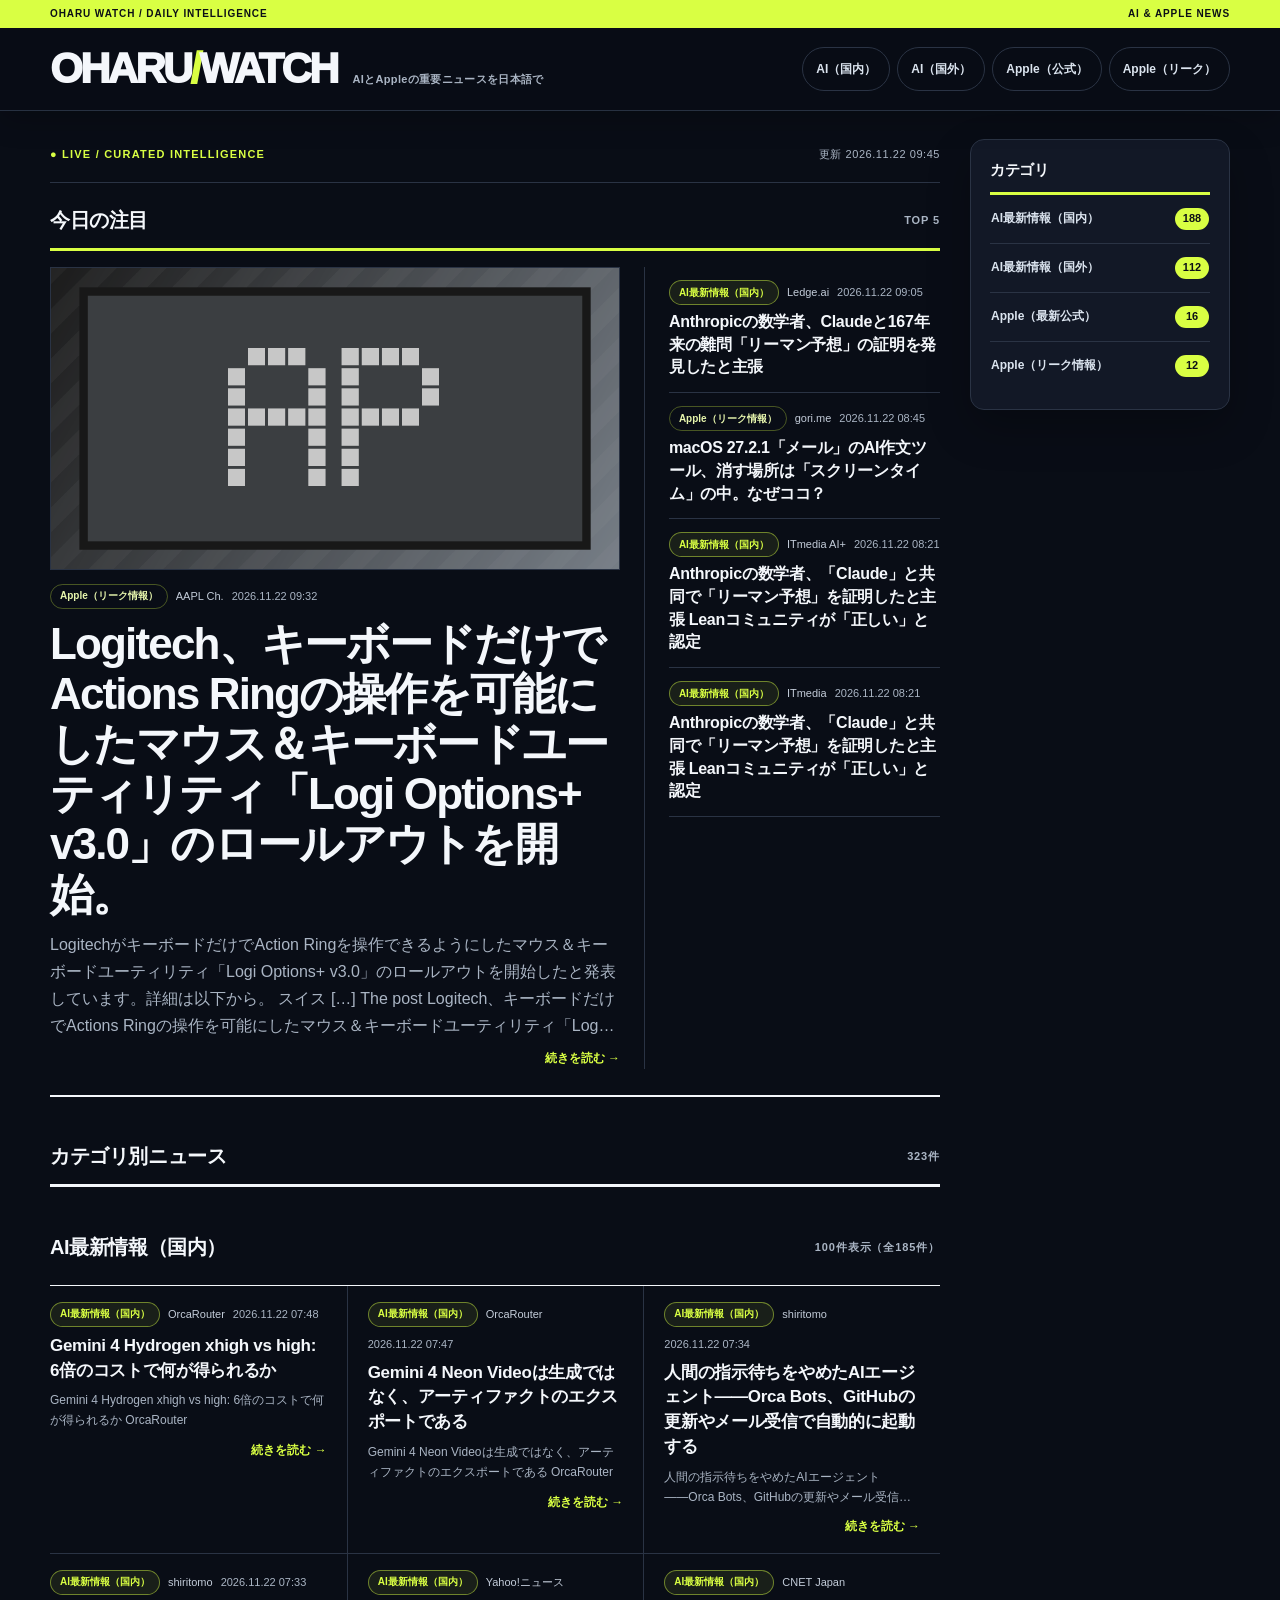
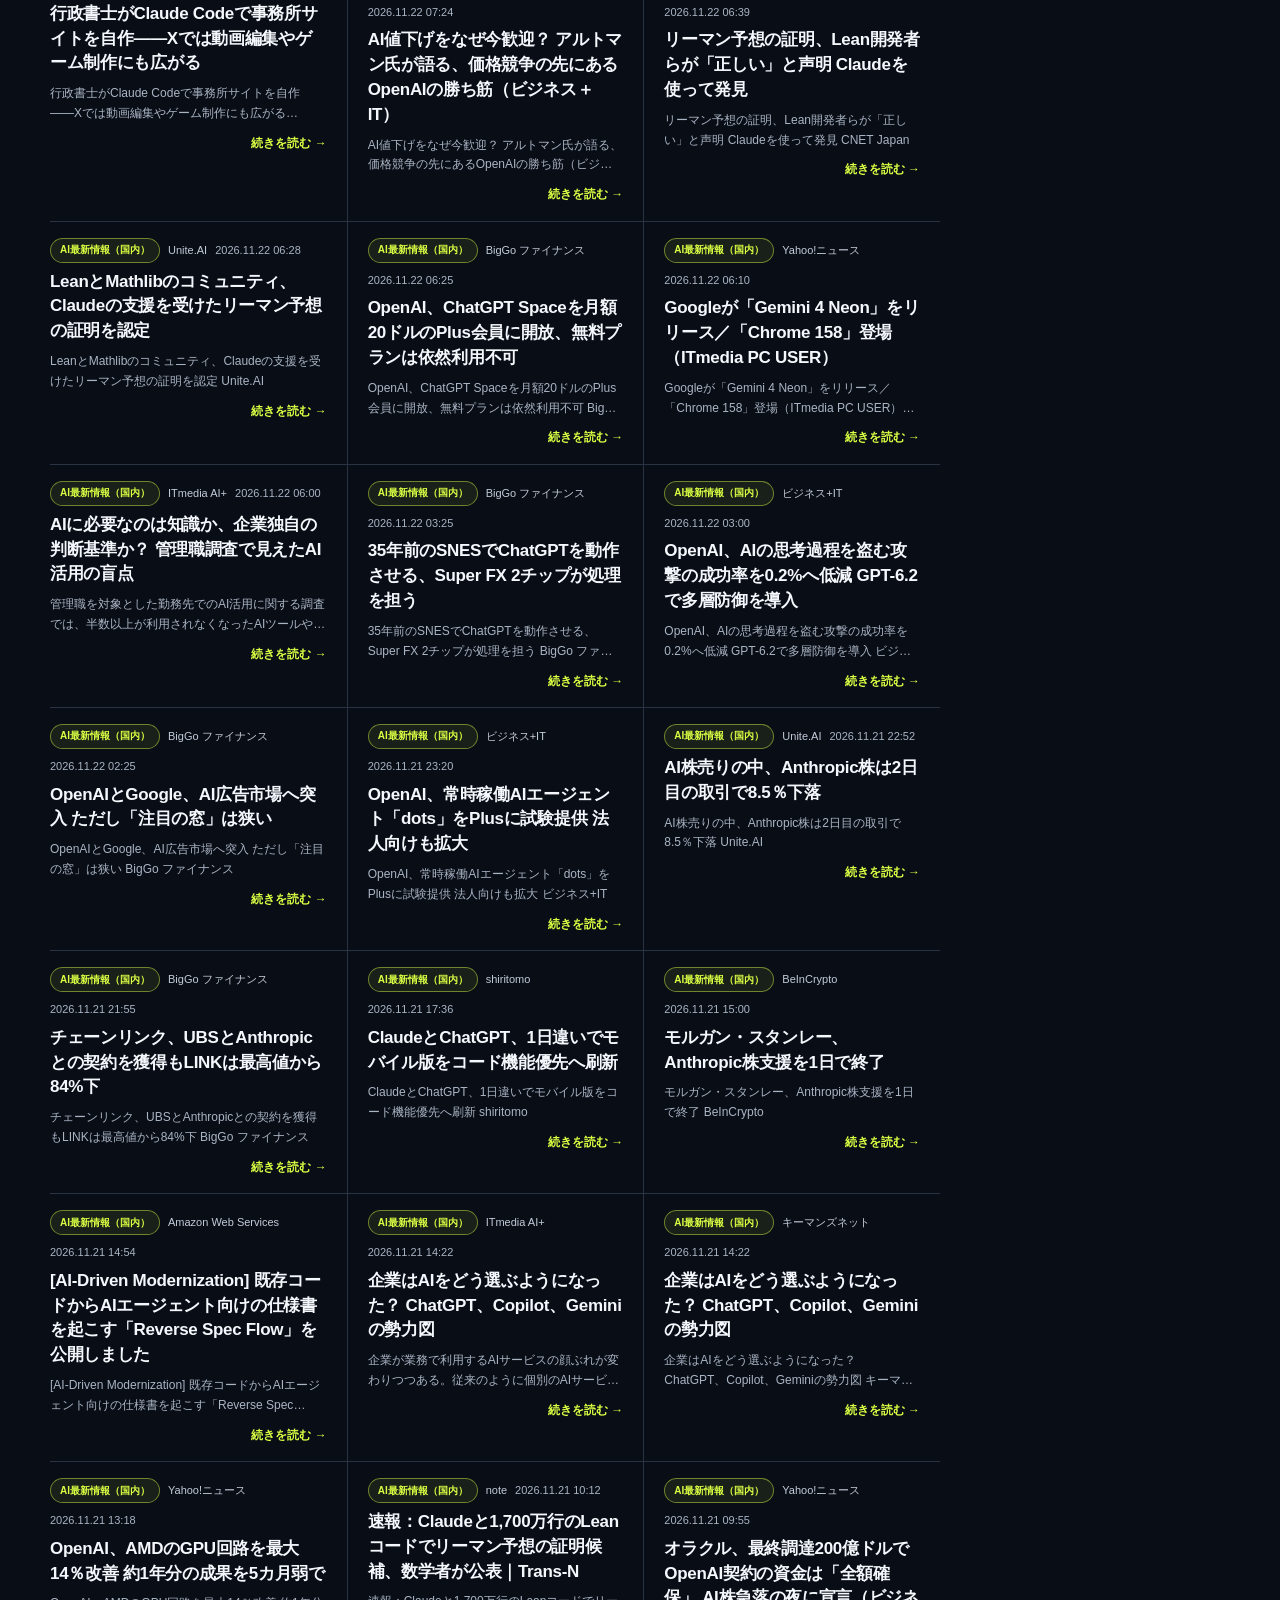
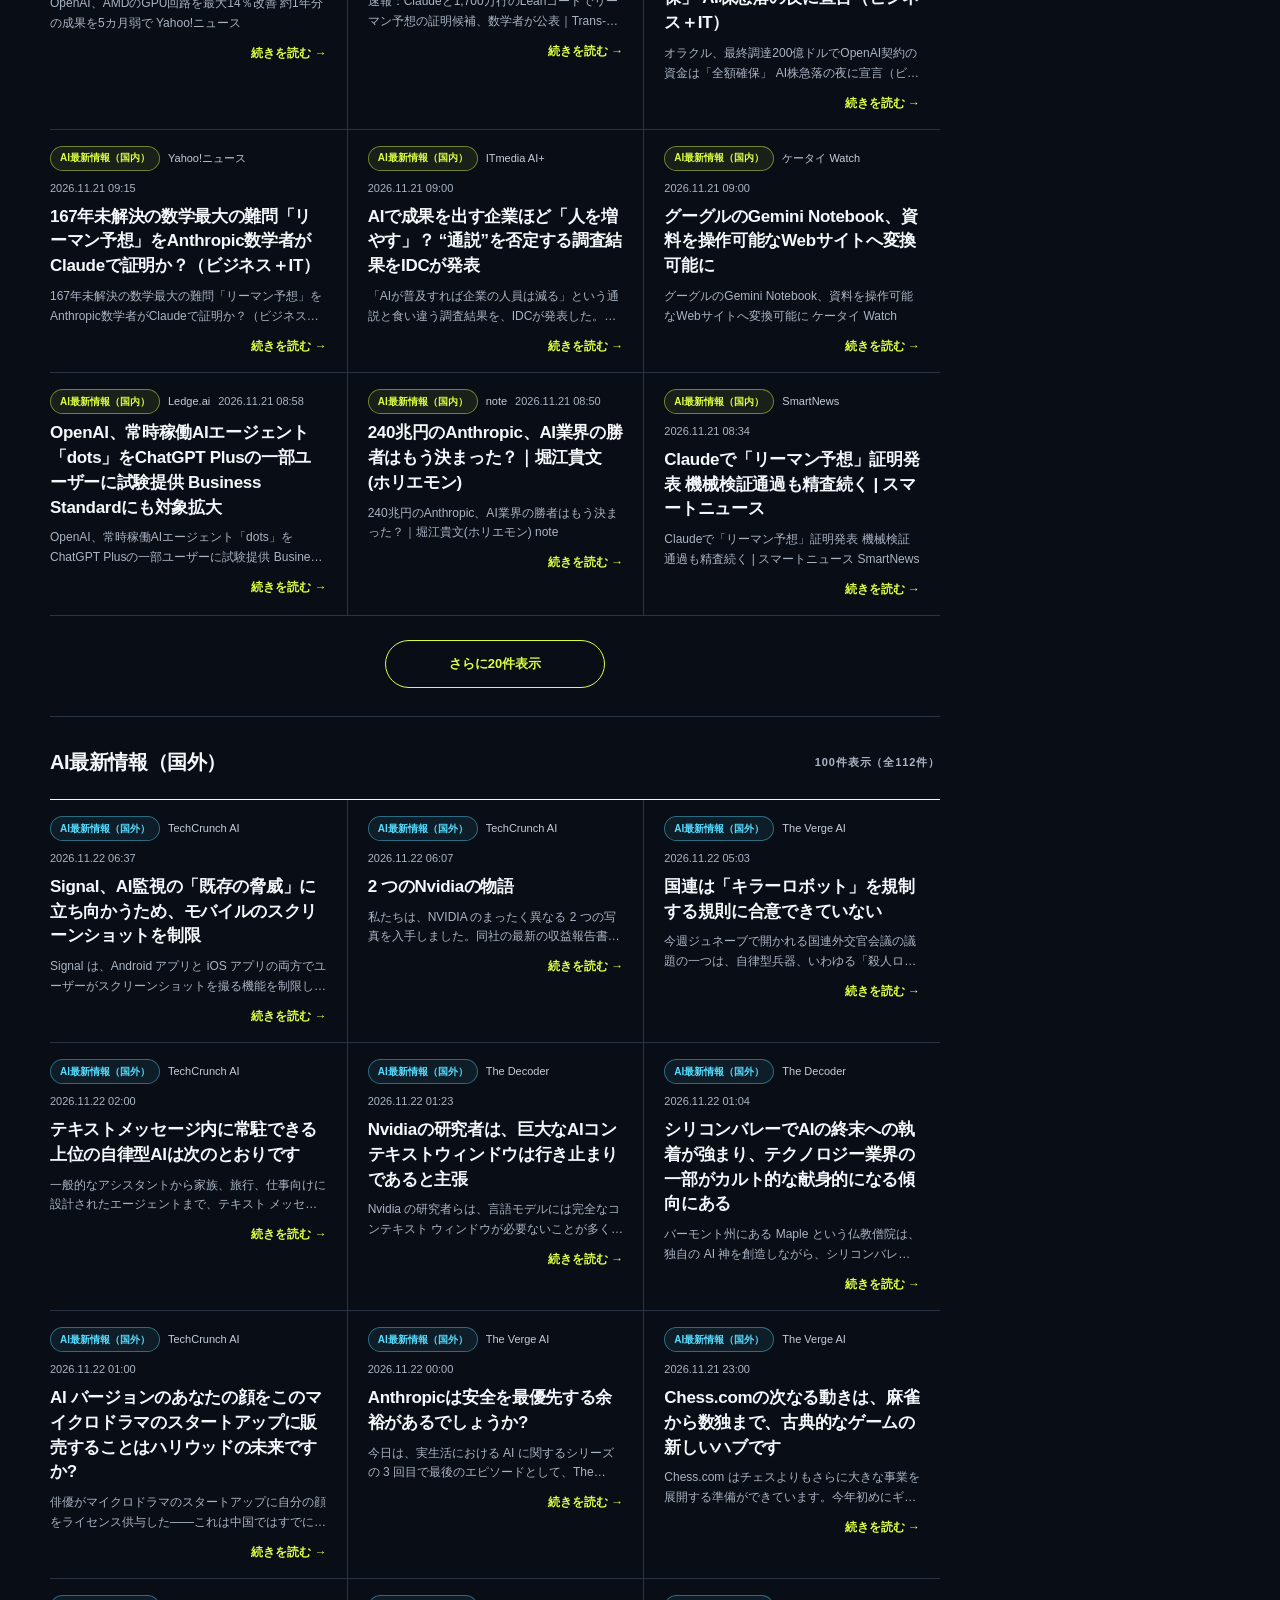
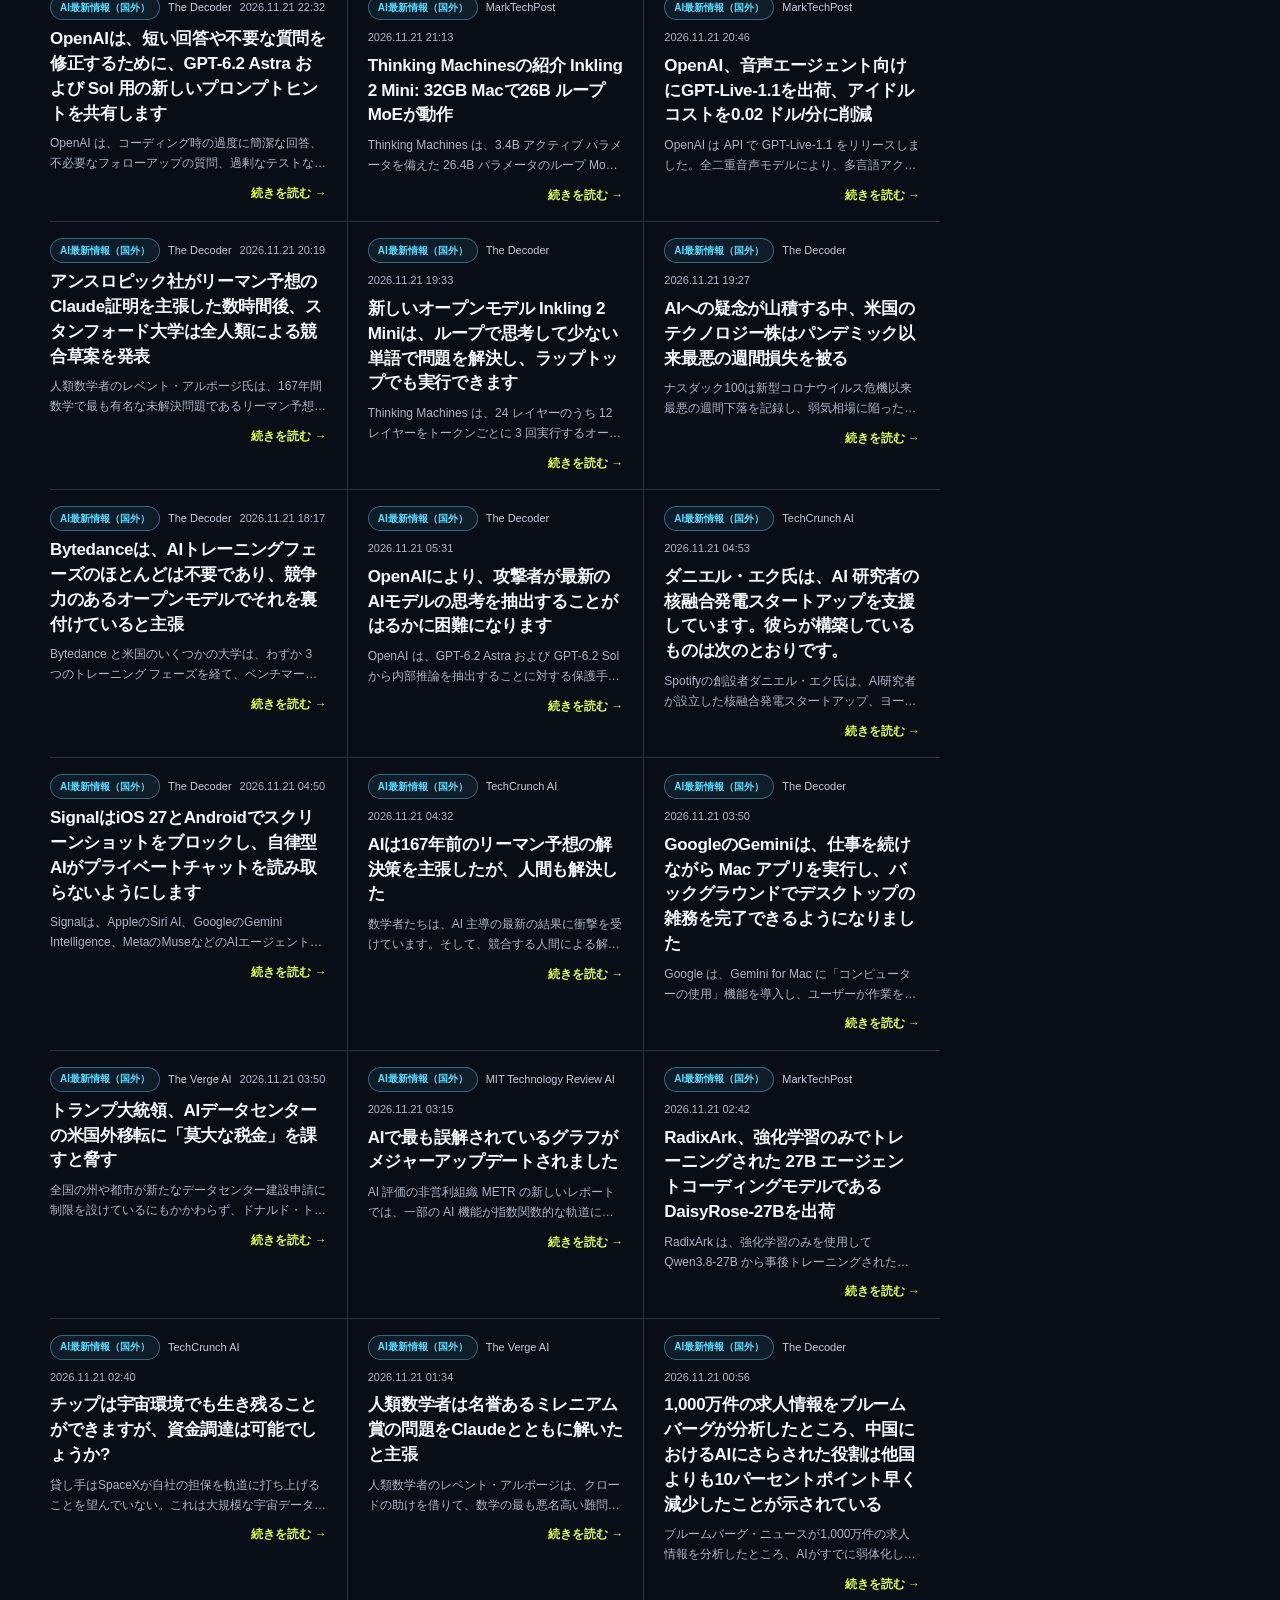
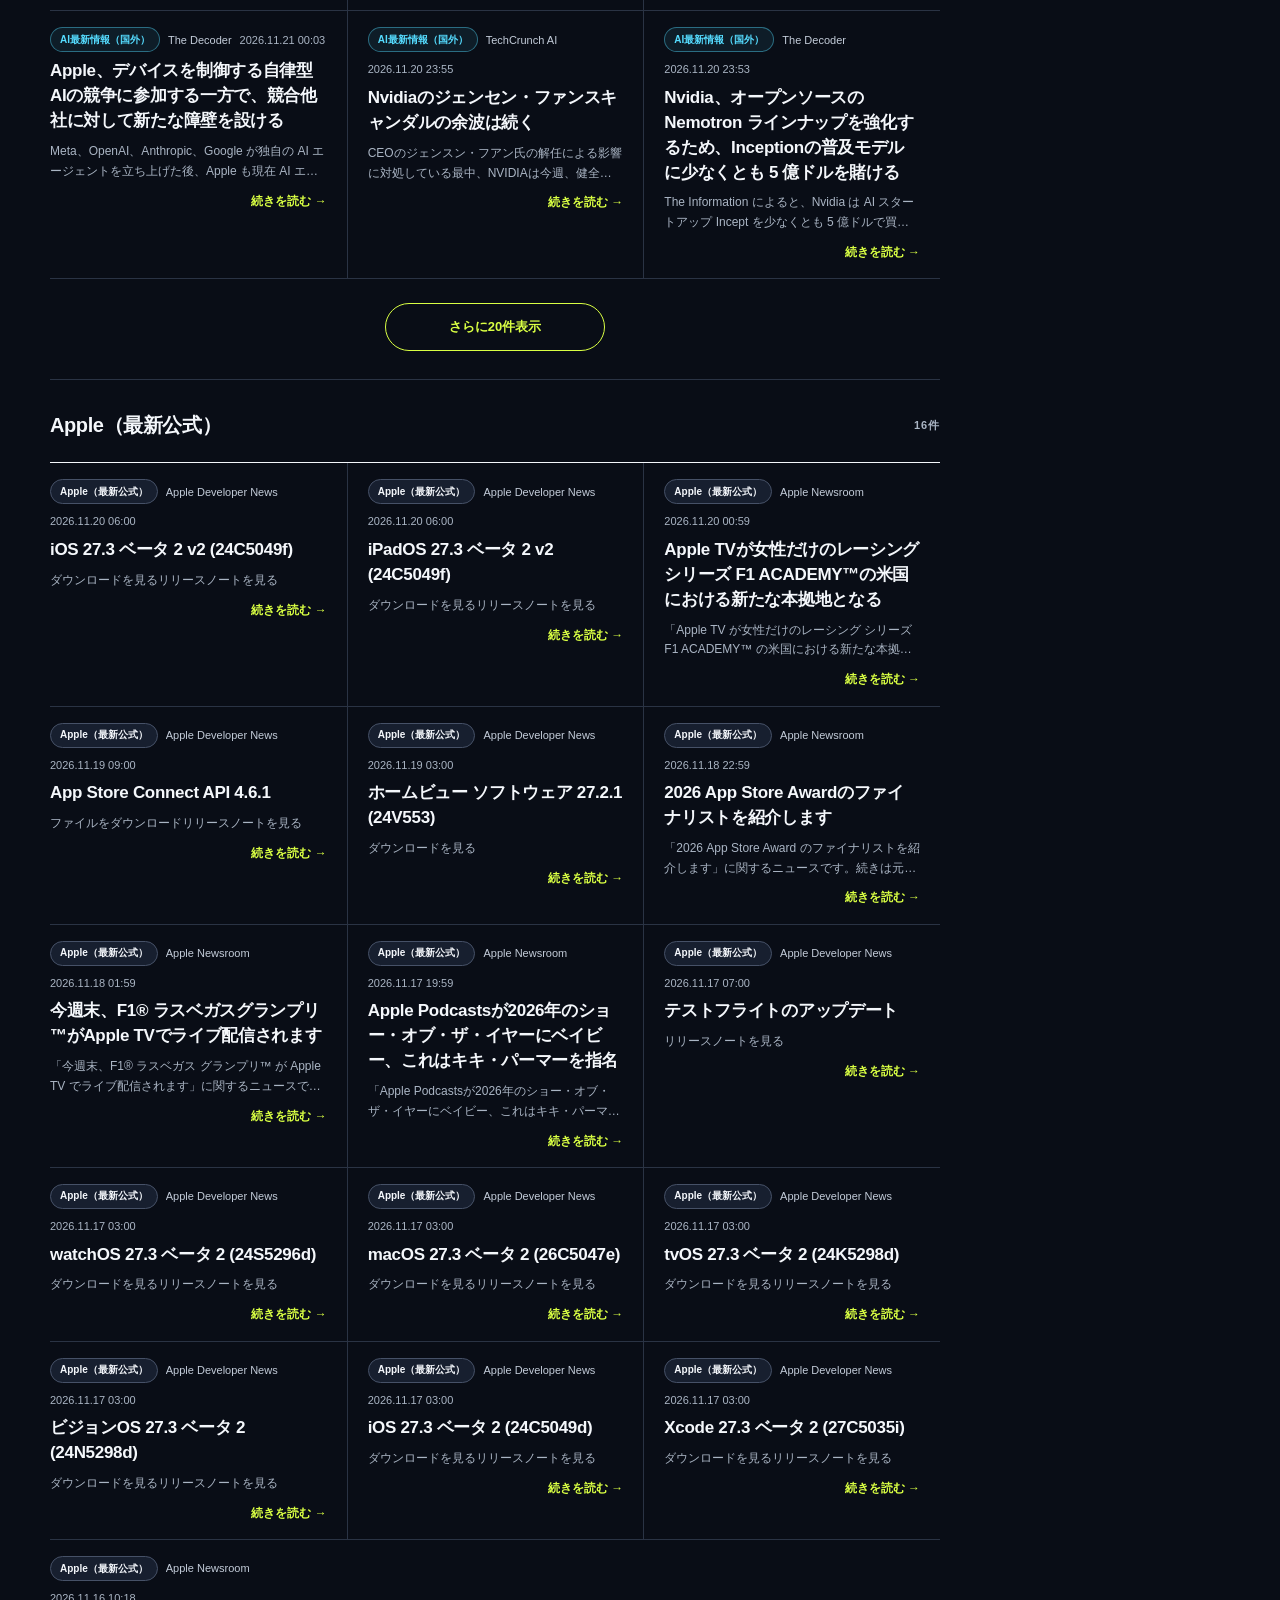
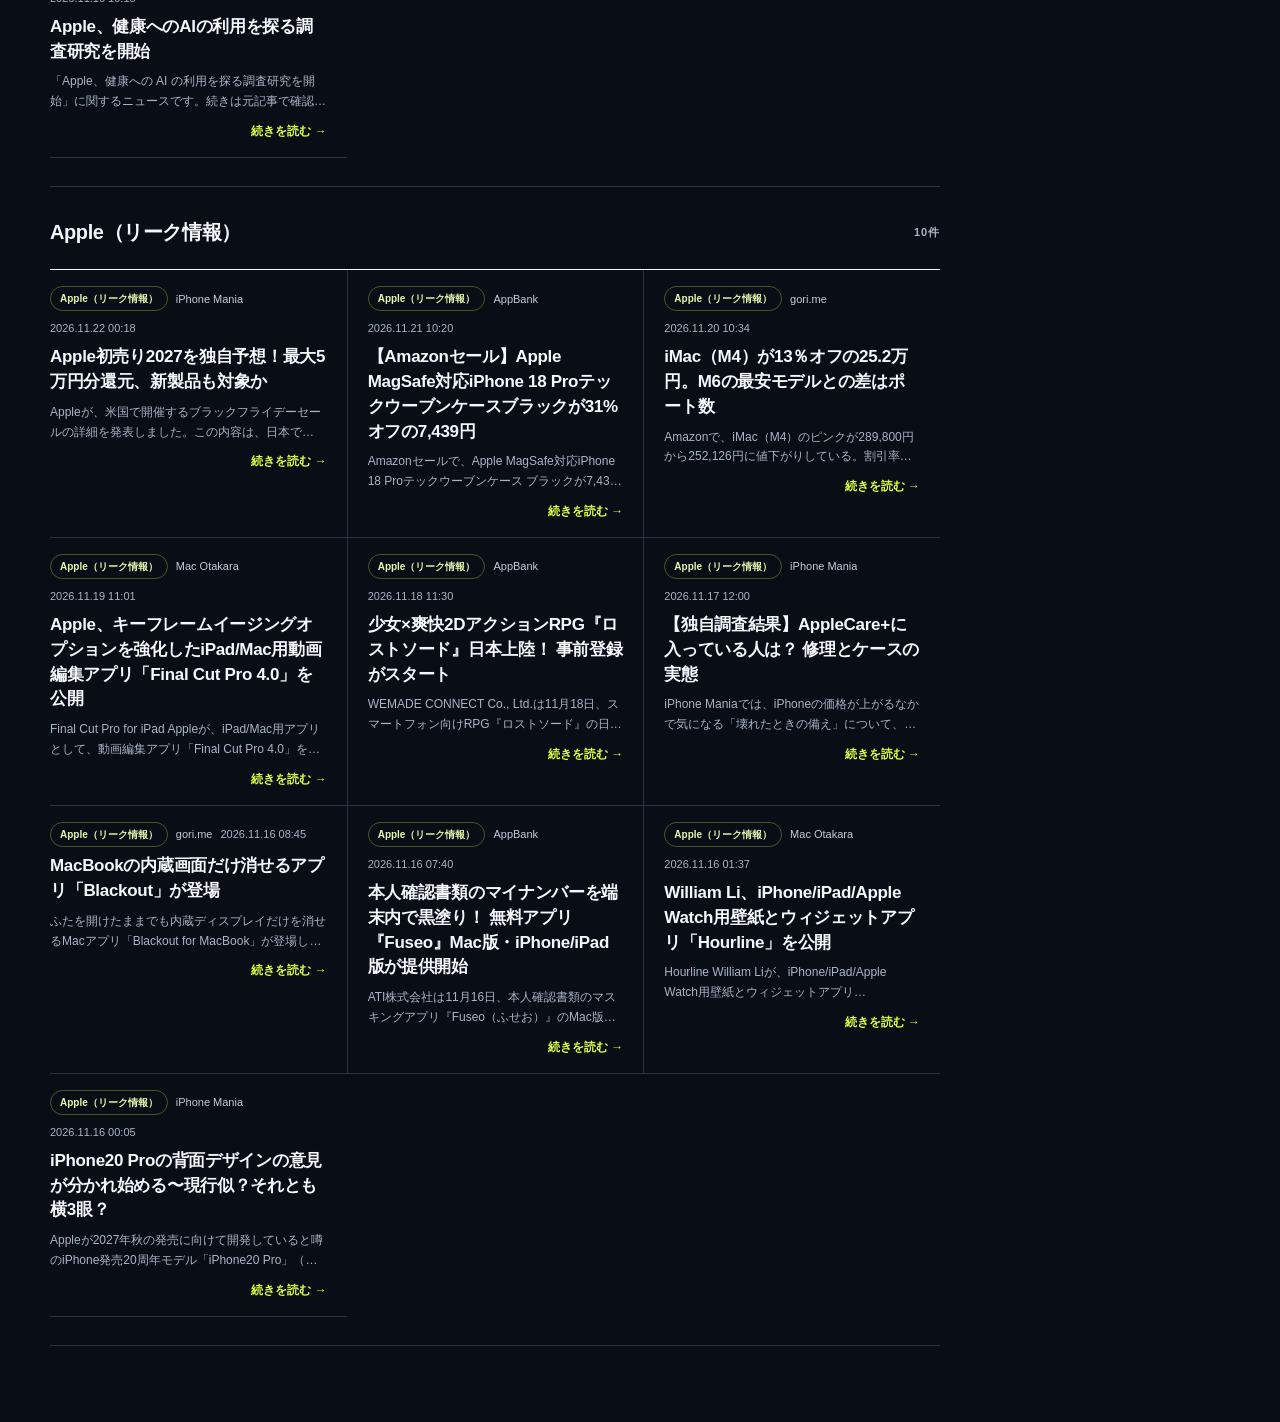
==== commit 989b3c9d: "Update OHARU WATCH articles" ====
--- a/index.html
+++ b/index.html
@@ -29,7 +29,7 @@
     <div class="content-column">
       <div class="page-kicker">
         <span>● LIVE / CURATED INTELLIGENCE</span>
-        <time datetime="2026-11-21T01:51:29.717192+00:00">更新 2026.11.21 10:51</time>
+        <time datetime="2026-11-22T00:45:32.875604+00:00">更新 2026.11.22 09:45</time>
       </div>
 
         <section class="lead-section">
@@ -40,19 +40,19 @@
 
 
     <article class="lead-card">
-      <a class="lead-image-link" href="article.html?id=edc42e1d91c2ab05">
+      <a class="lead-image-link" href="article.html?id=b76f6ec1fef94c74">
         <img src="assets/default-apple.png" data-fallback="assets/default-apple.png" alt="" decoding="async" fetchpriority="high">
       </a>
       <div class="lead-body">
         <div class="meta-row">
           <span class="category-label" data-category="Apple（リーク情報）">Apple（リーク情報）</span>
-          <span class="source-name">AppBank</span>
-          <time>2026.11.21 10:20</time>
-        </div>
-        <h1><a href="article.html?id=edc42e1d91c2ab05">【Amazonセール】Apple MagSafe対応iPhone 18 Proテックウーブンケース ブラックが31%オフの7,439円</a></h1>
-        <p>Amazonセールで、Apple MagSafe対応iPhone 18 Proテックウーブンケース ブラックが7,439円で販売されています。参考価格10,800円から3,361円引き、割引率は31%です。 Appleが […]</p>
-        <div class="card-footer">
-          <a class="read-more" href="article.html?id=edc42e1d91c2ab05">続きを読む</a>
+          <span class="source-name">AAPL Ch.</span>
+          <time>2026.11.22 09:32</time>
+        </div>
+        <h1><a href="article.html?id=b76f6ec1fef94c74">Logitech、キーボードだけでActions Ringの操作を可能にしたマウス＆キーボードユーティリティ「Logi Options+ v3.0」のロールアウトを開始。</a></h1>
+        <p>LogitechがキーボードだけでAction Ringを操作できるようにしたマウス＆キーボードユーティリティ「Logi Options+ v3.0」のロールアウトを開始したと発表しています。詳細は以下から。 スイス […] The post Logitech、キーボードだけでActions Ringの操作を可能にしたマウス＆キーボードユーティリティ「Log…</p>
+        <div class="card-footer">
+          <a class="read-more" href="article.html?id=b76f6ec1fef94c74">続きを読む</a>
         </div>
       </div>
     </article>
@@ -60,76 +60,76 @@
     <div class="article-list compact-list">
 
     <article class="article-card">
-      <a class="thumb-link" href="article.html?id=89f7e4ca870814f7">
-        <img src="assets/default-ai.png" data-fallback="assets/default-ai.png" alt="" loading="lazy" decoding="async">
-      </a>
-      <div class="article-body">
-        <div class="meta-row">
-          <span class="category-label" data-category="AI最新情報（国内）">AI最新情報（国内）</span>
-          <span class="source-name">note</span>
-          <time>2026.11.21 10:12</time>
-        </div>
-        <h3><a href="article.html?id=89f7e4ca870814f7">速報：Claudeと1,700万行のLeanコードでリーマン予想の証明候補、数学者が公表｜Trans-N</a></h3>
-        <p>速報：Claudeと1,700万行のLeanコードでリーマン予想の証明候補、数学者が公表｜Trans-N note</p>
-        <div class="card-footer">
-          <a class="read-more" href="article.html?id=89f7e4ca870814f7">続きを読む</a>
-        </div>
-      </div>
-    </article>
-
-
-    <article class="article-card">
-      <a class="thumb-link" href="article.html?id=940f3485a280ea5a">
+      <a class="thumb-link" href="article.html?id=d045e44e188c1d6e">
+        <img src="assets/default-ai.png" data-fallback="assets/default-ai.png" alt="" loading="lazy" decoding="async">
+      </a>
+      <div class="article-body">
+        <div class="meta-row">
+          <span class="category-label" data-category="AI最新情報（国内）">AI最新情報（国内）</span>
+          <span class="source-name">Ledge.ai</span>
+          <time>2026.11.22 09:05</time>
+        </div>
+        <h3><a href="article.html?id=d045e44e188c1d6e">Anthropicの数学者、Claudeと167年来の難問「リーマン予想」の証明を発見したと主張</a></h3>
+        <p>Anthropicの数学者、Claudeと167年来の難問「リーマン予想」の証明を発見したと主張 Ledge.ai</p>
+        <div class="card-footer">
+          <a class="read-more" href="article.html?id=d045e44e188c1d6e">続きを読む</a>
+        </div>
+      </div>
+    </article>
+
+
+    <article class="article-card">
+      <a class="thumb-link" href="article.html?id=f4c77b9ecc8ef42b">
+        <img src="assets/default-apple.png" data-fallback="assets/default-apple.png" alt="" loading="lazy" decoding="async">
+      </a>
+      <div class="article-body">
+        <div class="meta-row">
+          <span class="category-label" data-category="Apple（リーク情報）">Apple（リーク情報）</span>
+          <span class="source-name">gori.me</span>
+          <time>2026.11.22 08:45</time>
+        </div>
+        <h3><a href="article.html?id=f4c77b9ecc8ef42b">macOS 27.2.1「メール」のAI作文ツール、消す場所は「スクリーンタイム」の中。なぜココ？</a></h3>
+        <p>macOSの「メール」で返信を書くとSiriの作文ツールが大きく表示されるようになったが、オフにする項目はメール側にはない。Six ColorsのDan Moren氏によると、消す設定は子ども向けの「スクリーンタイム」の中にあり、画像生成などの機能もまとめて制限できる。使っていないなら消してもいいが、残しても実害はない。 The post macOS 27.…</p>
+        <div class="card-footer">
+          <a class="read-more" href="article.html?id=f4c77b9ecc8ef42b">続きを読む</a>
+        </div>
+      </div>
+    </article>
+
+
+    <article class="article-card">
+      <a class="thumb-link" href="article.html?id=d45f8737afdb665a">
         <img src="assets/default-ai.png" data-fallback="assets/default-ai.png" alt="" loading="lazy" decoding="async">
       </a>
       <div class="article-body">
         <div class="meta-row">
           <span class="category-label" data-category="AI最新情報（国内）">AI最新情報（国内）</span>
           <span class="source-name">ITmedia AI+</span>
-          <time>2026.11.21 09:00</time>
-        </div>
-        <h3><a href="article.html?id=940f3485a280ea5a">AIで成果を出す企業ほど「人を増やす」？ “通説”を否定する調査結果をIDCが発表</a></h3>
-        <p>「AIが普及すれば企業の人員は減る」という通説と食い違う調査結果を、IDCが発表した。AI投資で高いROIを得ている組織ほど、今後の増員を見込む割合が高い。AIで成果を出す企業が人員を増やすのはなぜか。</p>
-        <div class="card-footer">
-          <a class="read-more" href="article.html?id=940f3485a280ea5a">続きを読む</a>
-        </div>
-      </div>
-    </article>
-
-
-    <article class="article-card">
-      <a class="thumb-link" href="article.html?id=5bc2db05de4ed687">
-        <img src="assets/default-ai.png" data-fallback="assets/default-ai.png" alt="" loading="lazy" decoding="async">
-      </a>
-      <div class="article-body">
-        <div class="meta-row">
-          <span class="category-label" data-category="AI最新情報（国内）">AI最新情報（国内）</span>
-          <span class="source-name">ケータイ Watch</span>
-          <time>2026.11.21 09:00</time>
-        </div>
-        <h3><a href="article.html?id=5bc2db05de4ed687">グーグルのGemini Notebook、資料を操作可能なWebサイトへ変換可能に</a></h3>
-        <p>グーグルのGemini Notebook、資料を操作可能なWebサイトへ変換可能に ケータイ Watch</p>
-        <div class="card-footer">
-          <a class="read-more" href="article.html?id=5bc2db05de4ed687">続きを読む</a>
-        </div>
-      </div>
-    </article>
-
-
-    <article class="article-card">
-      <a class="thumb-link" href="article.html?id=7c7962a29a155d0e">
-        <img src="assets/default-ai.png" data-fallback="assets/default-ai.png" alt="" loading="lazy" decoding="async">
-      </a>
-      <div class="article-body">
-        <div class="meta-row">
-          <span class="category-label" data-category="AI最新情報（国内）">AI最新情報（国内）</span>
-          <span class="source-name">Ledge.ai</span>
-          <time>2026.11.21 08:58</time>
-        </div>
-        <h3><a href="article.html?id=7c7962a29a155d0e">OpenAI、常時稼働AIエージェント「dots」をChatGPT Plusの一部ユーザーに試験提供 Business Standardにも対象拡大</a></h3>
-        <p>OpenAI、常時稼働AIエージェント「dots」をChatGPT Plusの一部ユーザーに試験提供 Business Standardにも対象拡大 Ledge.ai</p>
-        <div class="card-footer">
-          <a class="read-more" href="article.html?id=7c7962a29a155d0e">続きを読む</a>
+          <time>2026.11.22 08:21</time>
+        </div>
+        <h3><a href="article.html?id=d45f8737afdb665a">Anthropicの数学者、「Claude」と共同で「リーマン予想」を証明したと主張 Leanコミュニティが「正しい」と認定</a></h3>
+        <p>Anthropicの数学者レベント・アルポーゲ氏は、「Claude」と共同で未解決問題「リーマン予想」の証明を発見したと発表した。証明支援系「Lean」で記述された1700万行の形式証明を公開しており、Leanコミュニティは複数の検証を経て「証明は正しい」と認定する共同声明を出した。</p>
+        <div class="card-footer">
+          <a class="read-more" href="article.html?id=d45f8737afdb665a">続きを読む</a>
+        </div>
+      </div>
+    </article>
+
+
+    <article class="article-card">
+      <a class="thumb-link" href="article.html?id=febb9e9633ea2659">
+        <img src="assets/default-ai.png" data-fallback="assets/default-ai.png" alt="" loading="lazy" decoding="async">
+      </a>
+      <div class="article-body">
+        <div class="meta-row">
+          <span class="category-label" data-category="AI最新情報（国内）">AI最新情報（国内）</span>
+          <span class="source-name">ITmedia</span>
+          <time>2026.11.22 08:21</time>
+        </div>
+        <h3><a href="article.html?id=febb9e9633ea2659">Anthropicの数学者、「Claude」と共同で「リーマン予想」を証明したと主張 Leanコミュニティが「正しい」と認定</a></h3>
+        <p>Anthropicの数学者、「Claude」と共同で「リーマン予想」を証明したと主張 Leanコミュニティが「正しい」と認定 ITmedia</p>
+        <div class="card-footer">
+          <a class="read-more" href="article.html?id=febb9e9633ea2659">続きを読む</a>
         </div>
       </div>
     </article>
@@ -140,16 +140,548 @@
         <section class="latest-section">
           <div class="section-heading">
             <h2>カテゴリ別ニュース</h2>
-            <span>315件</span>
+            <span>323件</span>
           </div>
         </section>
 
     <section class="category-section" id="ai-japan">
       <div class="section-heading">
         <h2>AI最新情報（国内）</h2>
-        <span>100件表示（全176件）</span>
+        <span>100件表示（全185件）</span>
       </div>
       <div class="article-list compact-list" id="ai-japan-list">
+
+    <article class="article-card">
+      <a class="thumb-link" href="article.html?id=b72fcd1c99f120aa">
+        <img src="assets/default-ai.png" data-fallback="assets/default-ai.png" alt="" loading="lazy" decoding="async">
+      </a>
+      <div class="article-body">
+        <div class="meta-row">
+          <span class="category-label" data-category="AI最新情報（国内）">AI最新情報（国内）</span>
+          <span class="source-name">OrcaRouter</span>
+          <time>2026.11.22 07:48</time>
+        </div>
+        <h3><a href="article.html?id=b72fcd1c99f120aa">Gemini 4 Hydrogen xhigh vs high: 6倍のコストで何が得られるか</a></h3>
+        <p>Gemini 4 Hydrogen xhigh vs high: 6倍のコストで何が得られるか OrcaRouter</p>
+        <div class="card-footer">
+          <a class="read-more" href="article.html?id=b72fcd1c99f120aa">続きを読む</a>
+        </div>
+      </div>
+    </article>
+
+
+    <article class="article-card">
+      <a class="thumb-link" href="article.html?id=1708b4e9494339cc">
+        <img src="assets/default-ai.png" data-fallback="assets/default-ai.png" alt="" loading="lazy" decoding="async">
+      </a>
+      <div class="article-body">
+        <div class="meta-row">
+          <span class="category-label" data-category="AI最新情報（国内）">AI最新情報（国内）</span>
+          <span class="source-name">OrcaRouter</span>
+          <time>2026.11.22 07:47</time>
+        </div>
+        <h3><a href="article.html?id=1708b4e9494339cc">Gemini 4 Neon Videoは生成ではなく、アーティファクトのエクスポートである</a></h3>
+        <p>Gemini 4 Neon Videoは生成ではなく、アーティファクトのエクスポートである OrcaRouter</p>
+        <div class="card-footer">
+          <a class="read-more" href="article.html?id=1708b4e9494339cc">続きを読む</a>
+        </div>
+      </div>
+    </article>
+
+
+    <article class="article-card">
+      <a class="thumb-link" href="article.html?id=f522bf1a240a0cb5">
+        <img src="assets/default-ai.png" data-fallback="assets/default-ai.png" alt="" loading="lazy" decoding="async">
+      </a>
+      <div class="article-body">
+        <div class="meta-row">
+          <span class="category-label" data-category="AI最新情報（国内）">AI最新情報（国内）</span>
+          <span class="source-name">shiritomo</span>
+          <time>2026.11.22 07:34</time>
+        </div>
+        <h3><a href="article.html?id=f522bf1a240a0cb5">人間の指示待ちをやめたAIエージェント――Orca Bots、GitHubの更新やメール受信で自動的に起動する</a></h3>
+        <p>人間の指示待ちをやめたAIエージェント――Orca Bots、GitHubの更新やメール受信で自動的に起動する shiritomo</p>
+        <div class="card-footer">
+          <a class="read-more" href="article.html?id=f522bf1a240a0cb5">続きを読む</a>
+        </div>
+      </div>
+    </article>
+
+
+    <article class="article-card">
+      <a class="thumb-link" href="article.html?id=89fba36382a68d82">
+        <img src="assets/default-ai.png" data-fallback="assets/default-ai.png" alt="" loading="lazy" decoding="async">
+      </a>
+      <div class="article-body">
+        <div class="meta-row">
+          <span class="category-label" data-category="AI最新情報（国内）">AI最新情報（国内）</span>
+          <span class="source-name">shiritomo</span>
+          <time>2026.11.22 07:33</time>
+        </div>
+        <h3><a href="article.html?id=89fba36382a68d82">行政書士がClaude Codeで事務所サイトを自作――Xでは動画編集やゲーム制作にも広がる</a></h3>
+        <p>行政書士がClaude Codeで事務所サイトを自作――Xでは動画編集やゲーム制作にも広がる shiritomo</p>
+        <div class="card-footer">
+          <a class="read-more" href="article.html?id=89fba36382a68d82">続きを読む</a>
+        </div>
+      </div>
+    </article>
+
+
+    <article class="article-card">
+      <a class="thumb-link" href="article.html?id=f0d7dc86f598bc43">
+        <img src="assets/default-ai.png" data-fallback="assets/default-ai.png" alt="" loading="lazy" decoding="async">
+      </a>
+      <div class="article-body">
+        <div class="meta-row">
+          <span class="category-label" data-category="AI最新情報（国内）">AI最新情報（国内）</span>
+          <span class="source-name">Yahoo!ニュース</span>
+          <time>2026.11.22 07:24</time>
+        </div>
+        <h3><a href="article.html?id=f0d7dc86f598bc43">AI値下げをなぜ今歓迎？ アルトマン氏が語る、価格競争の先にあるOpenAIの勝ち筋（ビジネス＋IT）</a></h3>
+        <p>AI値下げをなぜ今歓迎？ アルトマン氏が語る、価格競争の先にあるOpenAIの勝ち筋（ビジネス＋IT） Yahoo!ニュース</p>
+        <div class="card-footer">
+          <a class="read-more" href="article.html?id=f0d7dc86f598bc43">続きを読む</a>
+        </div>
+      </div>
+    </article>
+
+
+    <article class="article-card">
+      <a class="thumb-link" href="article.html?id=71d91ea6106555b1">
+        <img src="assets/default-ai.png" data-fallback="assets/default-ai.png" alt="" loading="lazy" decoding="async">
+      </a>
+      <div class="article-body">
+        <div class="meta-row">
+          <span class="category-label" data-category="AI最新情報（国内）">AI最新情報（国内）</span>
+          <span class="source-name">CNET Japan</span>
+          <time>2026.11.22 06:39</time>
+        </div>
+        <h3><a href="article.html?id=71d91ea6106555b1">リーマン予想の証明、Lean開発者らが「正しい」と声明 Claudeを使って発見</a></h3>
+        <p>リーマン予想の証明、Lean開発者らが「正しい」と声明 Claudeを使って発見 CNET Japan</p>
+        <div class="card-footer">
+          <a class="read-more" href="article.html?id=71d91ea6106555b1">続きを読む</a>
+        </div>
+      </div>
+    </article>
+
+
+    <article class="article-card">
+      <a class="thumb-link" href="article.html?id=2d10057d2b1485dd">
+        <img src="assets/default-ai.png" data-fallback="assets/default-ai.png" alt="" loading="lazy" decoding="async">
+      </a>
+      <div class="article-body">
+        <div class="meta-row">
+          <span class="category-label" data-category="AI最新情報（国内）">AI最新情報（国内）</span>
+          <span class="source-name">Unite.AI</span>
+          <time>2026.11.22 06:28</time>
+        </div>
+        <h3><a href="article.html?id=2d10057d2b1485dd">LeanとMathlibのコミュニティ、Claudeの支援を受けたリーマン予想の証明を認定</a></h3>
+        <p>LeanとMathlibのコミュニティ、Claudeの支援を受けたリーマン予想の証明を認定 Unite.AI</p>
+        <div class="card-footer">
+          <a class="read-more" href="article.html?id=2d10057d2b1485dd">続きを読む</a>
+        </div>
+      </div>
+    </article>
+
+
+    <article class="article-card">
+      <a class="thumb-link" href="article.html?id=3ebf2accec2eaafe">
+        <img src="assets/default-ai.png" data-fallback="assets/default-ai.png" alt="" loading="lazy" decoding="async">
+      </a>
+      <div class="article-body">
+        <div class="meta-row">
+          <span class="category-label" data-category="AI最新情報（国内）">AI最新情報（国内）</span>
+          <span class="source-name">BigGo ファイナンス</span>
+          <time>2026.11.22 06:25</time>
+        </div>
+        <h3><a href="article.html?id=3ebf2accec2eaafe">OpenAI、ChatGPT Spaceを月額20ドルのPlus会員に開放、無料プランは依然利用不可</a></h3>
+        <p>OpenAI、ChatGPT Spaceを月額20ドルのPlus会員に開放、無料プランは依然利用不可 BigGo ファイナンス</p>
+        <div class="card-footer">
+          <a class="read-more" href="article.html?id=3ebf2accec2eaafe">続きを読む</a>
+        </div>
+      </div>
+    </article>
+
+
+    <article class="article-card">
+      <a class="thumb-link" href="article.html?id=36c1ff82ae60de74">
+        <img src="assets/default-ai.png" data-fallback="assets/default-ai.png" alt="" loading="lazy" decoding="async">
+      </a>
+      <div class="article-body">
+        <div class="meta-row">
+          <span class="category-label" data-category="AI最新情報（国内）">AI最新情報（国内）</span>
+          <span class="source-name">Yahoo!ニュース</span>
+          <time>2026.11.22 06:10</time>
+        </div>
+        <h3><a href="article.html?id=36c1ff82ae60de74">Googleが「Gemini 4 Neon」をリリース／「Chrome 158」登場（ITmedia PC USER）</a></h3>
+        <p>Googleが「Gemini 4 Neon」をリリース／「Chrome 158」登場（ITmedia PC USER） Yahoo!ニュース</p>
+        <div class="card-footer">
+          <a class="read-more" href="article.html?id=36c1ff82ae60de74">続きを読む</a>
+        </div>
+      </div>
+    </article>
+
+
+    <article class="article-card">
+      <a class="thumb-link" href="article.html?id=f07bc6a8d2812281">
+        <img src="assets/default-ai.png" data-fallback="assets/default-ai.png" alt="" loading="lazy" decoding="async">
+      </a>
+      <div class="article-body">
+        <div class="meta-row">
+          <span class="category-label" data-category="AI最新情報（国内）">AI最新情報（国内）</span>
+          <span class="source-name">ITmedia AI+</span>
+          <time>2026.11.22 06:00</time>
+        </div>
+        <h3><a href="article.html?id=f07bc6a8d2812281">AIに必要なのは知識か、企業独自の判断基準か？ 管理職調査で見えたAI活用の盲点</a></h3>
+        <p>管理職を対象とした勤務先でのAI活用に関する調査では、半数以上が利用されなくなったAIツールや用途があると回答した。背景には、企業独自の判断基準に関わる課題があるようだ。</p>
+        <div class="card-footer">
+          <a class="read-more" href="article.html?id=f07bc6a8d2812281">続きを読む</a>
+        </div>
+      </div>
+    </article>
+
+
+    <article class="article-card">
+      <a class="thumb-link" href="article.html?id=e1eea1340f5f2e87">
+        <img src="assets/default-ai.png" data-fallback="assets/default-ai.png" alt="" loading="lazy" decoding="async">
+      </a>
+      <div class="article-body">
+        <div class="meta-row">
+          <span class="category-label" data-category="AI最新情報（国内）">AI最新情報（国内）</span>
+          <span class="source-name">BigGo ファイナンス</span>
+          <time>2026.11.22 03:25</time>
+        </div>
+        <h3><a href="article.html?id=e1eea1340f5f2e87">35年前のSNESでChatGPTを動作させる、Super FX 2チップが処理を担う</a></h3>
+        <p>35年前のSNESでChatGPTを動作させる、Super FX 2チップが処理を担う BigGo ファイナンス</p>
+        <div class="card-footer">
+          <a class="read-more" href="article.html?id=e1eea1340f5f2e87">続きを読む</a>
+        </div>
+      </div>
+    </article>
+
+
+    <article class="article-card">
+      <a class="thumb-link" href="article.html?id=b574febdfe758311">
+        <img src="assets/default-ai.png" data-fallback="assets/default-ai.png" alt="" loading="lazy" decoding="async">
+      </a>
+      <div class="article-body">
+        <div class="meta-row">
+          <span class="category-label" data-category="AI最新情報（国内）">AI最新情報（国内）</span>
+          <span class="source-name">ビジネス+IT</span>
+          <time>2026.11.22 03:00</time>
+        </div>
+        <h3><a href="article.html?id=b574febdfe758311">OpenAI、AIの思考過程を盗む攻撃の成功率を0.2%へ低減 GPT-6.2で多層防御を導入</a></h3>
+        <p>OpenAI、AIの思考過程を盗む攻撃の成功率を0.2%へ低減 GPT-6.2で多層防御を導入 ビジネス+IT</p>
+        <div class="card-footer">
+          <a class="read-more" href="article.html?id=b574febdfe758311">続きを読む</a>
+        </div>
+      </div>
+    </article>
+
+
+    <article class="article-card">
+      <a class="thumb-link" href="article.html?id=d8cc98093d715b4e">
+        <img src="assets/default-ai.png" data-fallback="assets/default-ai.png" alt="" loading="lazy" decoding="async">
+      </a>
+      <div class="article-body">
+        <div class="meta-row">
+          <span class="category-label" data-category="AI最新情報（国内）">AI最新情報（国内）</span>
+          <span class="source-name">BigGo ファイナンス</span>
+          <time>2026.11.22 02:25</time>
+        </div>
+        <h3><a href="article.html?id=d8cc98093d715b4e">OpenAIとGoogle、AI広告市場へ突入 ただし「注目の窓」は狭い</a></h3>
+        <p>OpenAIとGoogle、AI広告市場へ突入 ただし「注目の窓」は狭い BigGo ファイナンス</p>
+        <div class="card-footer">
+          <a class="read-more" href="article.html?id=d8cc98093d715b4e">続きを読む</a>
+        </div>
+      </div>
+    </article>
+
+
+    <article class="article-card">
+      <a class="thumb-link" href="article.html?id=4b95e926b2814e8d">
+        <img src="assets/default-ai.png" data-fallback="assets/default-ai.png" alt="" loading="lazy" decoding="async">
+      </a>
+      <div class="article-body">
+        <div class="meta-row">
+          <span class="category-label" data-category="AI最新情報（国内）">AI最新情報（国内）</span>
+          <span class="source-name">ビジネス+IT</span>
+          <time>2026.11.21 23:20</time>
+        </div>
+        <h3><a href="article.html?id=4b95e926b2814e8d">OpenAI、常時稼働AIエージェント「dots」をPlusに試験提供 法人向けも拡大</a></h3>
+        <p>OpenAI、常時稼働AIエージェント「dots」をPlusに試験提供 法人向けも拡大 ビジネス+IT</p>
+        <div class="card-footer">
+          <a class="read-more" href="article.html?id=4b95e926b2814e8d">続きを読む</a>
+        </div>
+      </div>
+    </article>
+
+
+    <article class="article-card">
+      <a class="thumb-link" href="article.html?id=f3382708144665d3">
+        <img src="assets/default-ai.png" data-fallback="assets/default-ai.png" alt="" loading="lazy" decoding="async">
+      </a>
+      <div class="article-body">
+        <div class="meta-row">
+          <span class="category-label" data-category="AI最新情報（国内）">AI最新情報（国内）</span>
+          <span class="source-name">Unite.AI</span>
+          <time>2026.11.21 22:52</time>
+        </div>
+        <h3><a href="article.html?id=f3382708144665d3">AI株売りの中、Anthropic株は2日目の取引で8.5％下落</a></h3>
+        <p>AI株売りの中、Anthropic株は2日目の取引で8.5％下落 Unite.AI</p>
+        <div class="card-footer">
+          <a class="read-more" href="article.html?id=f3382708144665d3">続きを読む</a>
+        </div>
+      </div>
+    </article>
+
+
+    <article class="article-card">
+      <a class="thumb-link" href="article.html?id=fb0ed9ef15bc5cee">
+        <img src="assets/default-ai.png" data-fallback="assets/default-ai.png" alt="" loading="lazy" decoding="async">
+      </a>
+      <div class="article-body">
+        <div class="meta-row">
+          <span class="category-label" data-category="AI最新情報（国内）">AI最新情報（国内）</span>
+          <span class="source-name">BigGo ファイナンス</span>
+          <time>2026.11.21 21:55</time>
+        </div>
+        <h3><a href="article.html?id=fb0ed9ef15bc5cee">チェーンリンク、UBSとAnthropicとの契約を獲得もLINKは最高値から84%下</a></h3>
+        <p>チェーンリンク、UBSとAnthropicとの契約を獲得もLINKは最高値から84%下 BigGo ファイナンス</p>
+        <div class="card-footer">
+          <a class="read-more" href="article.html?id=fb0ed9ef15bc5cee">続きを読む</a>
+        </div>
+      </div>
+    </article>
+
+
+    <article class="article-card">
+      <a class="thumb-link" href="article.html?id=e7604a0f4c4d7994">
+        <img src="assets/default-ai.png" data-fallback="assets/default-ai.png" alt="" loading="lazy" decoding="async">
+      </a>
+      <div class="article-body">
+        <div class="meta-row">
+          <span class="category-label" data-category="AI最新情報（国内）">AI最新情報（国内）</span>
+          <span class="source-name">shiritomo</span>
+          <time>2026.11.21 17:36</time>
+        </div>
+        <h3><a href="article.html?id=e7604a0f4c4d7994">ClaudeとChatGPT、1日違いでモバイル版をコード機能優先へ刷新</a></h3>
+        <p>ClaudeとChatGPT、1日違いでモバイル版をコード機能優先へ刷新 shiritomo</p>
+        <div class="card-footer">
+          <a class="read-more" href="article.html?id=e7604a0f4c4d7994">続きを読む</a>
+        </div>
+      </div>
+    </article>
+
+
+    <article class="article-card">
+      <a class="thumb-link" href="article.html?id=95575596b362cdaf">
+        <img src="assets/default-ai.png" data-fallback="assets/default-ai.png" alt="" loading="lazy" decoding="async">
+      </a>
+      <div class="article-body">
+        <div class="meta-row">
+          <span class="category-label" data-category="AI最新情報（国内）">AI最新情報（国内）</span>
+          <span class="source-name">BeInCrypto</span>
+          <time>2026.11.21 15:00</time>
+        </div>
+        <h3><a href="article.html?id=95575596b362cdaf">モルガン・スタンレー、Anthropic株支援を1日で終了</a></h3>
+        <p>モルガン・スタンレー、Anthropic株支援を1日で終了 BeInCrypto</p>
+        <div class="card-footer">
+          <a class="read-more" href="article.html?id=95575596b362cdaf">続きを読む</a>
+        </div>
+      </div>
+    </article>
+
+
+    <article class="article-card">
+      <a class="thumb-link" href="article.html?id=8a79a9c58fda8371">
+        <img src="assets/default-ai.png" data-fallback="assets/default-ai.png" alt="" loading="lazy" decoding="async">
+      </a>
+      <div class="article-body">
+        <div class="meta-row">
+          <span class="category-label" data-category="AI最新情報（国内）">AI最新情報（国内）</span>
+          <span class="source-name">Amazon Web Services</span>
+          <time>2026.11.21 14:54</time>
+        </div>
+        <h3><a href="article.html?id=8a79a9c58fda8371">[AI-Driven Modernization] 既存コードからAIエージェント向けの仕様書を起こす「Reverse Spec Flow」を公開しました</a></h3>
+        <p>[AI-Driven Modernization] 既存コードからAIエージェント向けの仕様書を起こす「Reverse Spec Flow」を公開しました Amazon Web Services</p>
+        <div class="card-footer">
+          <a class="read-more" href="article.html?id=8a79a9c58fda8371">続きを読む</a>
+        </div>
+      </div>
+    </article>
+
+
+    <article class="article-card">
+      <a class="thumb-link" href="article.html?id=94850297e023f19c">
+        <img src="assets/default-ai.png" data-fallback="assets/default-ai.png" alt="" loading="lazy" decoding="async">
+      </a>
+      <div class="article-body">
+        <div class="meta-row">
+          <span class="category-label" data-category="AI最新情報（国内）">AI最新情報（国内）</span>
+          <span class="source-name">ITmedia AI+</span>
+          <time>2026.11.21 14:22</time>
+        </div>
+        <h3><a href="article.html?id=94850297e023f19c">企業はAIをどう選ぶようになった？ ChatGPT、Copilot、Geminiの勢力図</a></h3>
+        <p>企業が業務で利用するAIサービスの顔ぶれが変わりつつある。従来のように個別のAIサービスを選ぶだけでなく、既存の業務環境に組み込まれたAIを利用する動きも広がっているようだ。</p>
+        <div class="card-footer">
+          <a class="read-more" href="article.html?id=94850297e023f19c">続きを読む</a>
+        </div>
+      </div>
+    </article>
+
+
+    <article class="article-card">
+      <a class="thumb-link" href="article.html?id=9afc6e8119b982b0">
+        <img src="assets/default-ai.png" data-fallback="assets/default-ai.png" alt="" loading="lazy" decoding="async">
+      </a>
+      <div class="article-body">
+        <div class="meta-row">
+          <span class="category-label" data-category="AI最新情報（国内）">AI最新情報（国内）</span>
+          <span class="source-name">キーマンズネット</span>
+          <time>2026.11.21 14:22</time>
+        </div>
+        <h3><a href="article.html?id=9afc6e8119b982b0">企業はAIをどう選ぶようになった？ ChatGPT、Copilot、Geminiの勢力図</a></h3>
+        <p>企業はAIをどう選ぶようになった？ ChatGPT、Copilot、Geminiの勢力図 キーマンズネット</p>
+        <div class="card-footer">
+          <a class="read-more" href="article.html?id=9afc6e8119b982b0">続きを読む</a>
+        </div>
+      </div>
+    </article>
+
+
+    <article class="article-card">
+      <a class="thumb-link" href="article.html?id=45396aca1066621f">
+        <img src="assets/default-ai.png" data-fallback="assets/default-ai.png" alt="" loading="lazy" decoding="async">
+      </a>
+      <div class="article-body">
+        <div class="meta-row">
+          <span class="category-label" data-category="AI最新情報（国内）">AI最新情報（国内）</span>
+          <span class="source-name">Yahoo!ニュース</span>
+          <time>2026.11.21 13:18</time>
+        </div>
+        <h3><a href="article.html?id=45396aca1066621f">OpenAI、AMDのGPU回路を最大14％改善 約1年分の成果を5カ月弱で</a></h3>
+        <p>OpenAI、AMDのGPU回路を最大14％改善 約1年分の成果を5カ月弱で Yahoo!ニュース</p>
+        <div class="card-footer">
+          <a class="read-more" href="article.html?id=45396aca1066621f">続きを読む</a>
+        </div>
+      </div>
+    </article>
+
+
+    <article class="article-card">
+      <a class="thumb-link" href="article.html?id=89f7e4ca870814f7">
+        <img src="assets/default-ai.png" data-fallback="assets/default-ai.png" alt="" loading="lazy" decoding="async">
+      </a>
+      <div class="article-body">
+        <div class="meta-row">
+          <span class="category-label" data-category="AI最新情報（国内）">AI最新情報（国内）</span>
+          <span class="source-name">note</span>
+          <time>2026.11.21 10:12</time>
+        </div>
+        <h3><a href="article.html?id=89f7e4ca870814f7">速報：Claudeと1,700万行のLeanコードでリーマン予想の証明候補、数学者が公表｜Trans-N</a></h3>
+        <p>速報：Claudeと1,700万行のLeanコードでリーマン予想の証明候補、数学者が公表｜Trans-N note</p>
+        <div class="card-footer">
+          <a class="read-more" href="article.html?id=89f7e4ca870814f7">続きを読む</a>
+        </div>
+      </div>
+    </article>
+
+
+    <article class="article-card">
+      <a class="thumb-link" href="article.html?id=a27bfd4910ae7046">
+        <img src="assets/default-ai.png" data-fallback="assets/default-ai.png" alt="" loading="lazy" decoding="async">
+      </a>
+      <div class="article-body">
+        <div class="meta-row">
+          <span class="category-label" data-category="AI最新情報（国内）">AI最新情報（国内）</span>
+          <span class="source-name">Yahoo!ニュース</span>
+          <time>2026.11.21 09:55</time>
+        </div>
+        <h3><a href="article.html?id=a27bfd4910ae7046">オラクル、最終調達200億ドルでOpenAI契約の資金は「全額確保」 AI株急落の夜に宣言（ビジネス＋IT）</a></h3>
+        <p>オラクル、最終調達200億ドルでOpenAI契約の資金は「全額確保」 AI株急落の夜に宣言（ビジネス＋IT） Yahoo!ニュース</p>
+        <div class="card-footer">
+          <a class="read-more" href="article.html?id=a27bfd4910ae7046">続きを読む</a>
+        </div>
+      </div>
+    </article>
+
+
+    <article class="article-card">
+      <a class="thumb-link" href="article.html?id=10807bcc4447556e">
+        <img src="assets/default-ai.png" data-fallback="assets/default-ai.png" alt="" loading="lazy" decoding="async">
+      </a>
+      <div class="article-body">
+        <div class="meta-row">
+          <span class="category-label" data-category="AI最新情報（国内）">AI最新情報（国内）</span>
+          <span class="source-name">Yahoo!ニュース</span>
+          <time>2026.11.21 09:15</time>
+        </div>
+        <h3><a href="article.html?id=10807bcc4447556e">167年未解決の数学最大の難問「リーマン予想」をAnthropic数学者がClaudeで証明か？（ビジネス＋IT）</a></h3>
+        <p>167年未解決の数学最大の難問「リーマン予想」をAnthropic数学者がClaudeで証明か？（ビジネス＋IT） Yahoo!ニュース</p>
+        <div class="card-footer">
+          <a class="read-more" href="article.html?id=10807bcc4447556e">続きを読む</a>
+        </div>
+      </div>
+    </article>
+
+
+    <article class="article-card">
+      <a class="thumb-link" href="article.html?id=940f3485a280ea5a">
+        <img src="assets/default-ai.png" data-fallback="assets/default-ai.png" alt="" loading="lazy" decoding="async">
+      </a>
+      <div class="article-body">
+        <div class="meta-row">
+          <span class="category-label" data-category="AI最新情報（国内）">AI最新情報（国内）</span>
+          <span class="source-name">ITmedia AI+</span>
+          <time>2026.11.21 09:00</time>
+        </div>
+        <h3><a href="article.html?id=940f3485a280ea5a">AIで成果を出す企業ほど「人を増やす」？ “通説”を否定する調査結果をIDCが発表</a></h3>
+        <p>「AIが普及すれば企業の人員は減る」という通説と食い違う調査結果を、IDCが発表した。AI投資で高いROIを得ている組織ほど、今後の増員を見込む割合が高い。AIで成果を出す企業が人員を増やすのはなぜか。</p>
+        <div class="card-footer">
+          <a class="read-more" href="article.html?id=940f3485a280ea5a">続きを読む</a>
+        </div>
+      </div>
+    </article>
+
+
+    <article class="article-card">
+      <a class="thumb-link" href="article.html?id=5bc2db05de4ed687">
+        <img src="assets/default-ai.png" data-fallback="assets/default-ai.png" alt="" loading="lazy" decoding="async">
+      </a>
+      <div class="article-body">
+        <div class="meta-row">
+          <span class="category-label" data-category="AI最新情報（国内）">AI最新情報（国内）</span>
+          <span class="source-name">ケータイ Watch</span>
+          <time>2026.11.21 09:00</time>
+        </div>
+        <h3><a href="article.html?id=5bc2db05de4ed687">グーグルのGemini Notebook、資料を操作可能なWebサイトへ変換可能に</a></h3>
+        <p>グーグルのGemini Notebook、資料を操作可能なWebサイトへ変換可能に ケータイ Watch</p>
+        <div class="card-footer">
+          <a class="read-more" href="article.html?id=5bc2db05de4ed687">続きを読む</a>
+        </div>
+      </div>
+    </article>
+
+
+    <article class="article-card">
+      <a class="thumb-link" href="article.html?id=7c7962a29a155d0e">
+        <img src="assets/default-ai.png" data-fallback="assets/default-ai.png" alt="" loading="lazy" decoding="async">
+      </a>
+      <div class="article-body">
+        <div class="meta-row">
+          <span class="category-label" data-category="AI最新情報（国内）">AI最新情報（国内）</span>
+          <span class="source-name">Ledge.ai</span>
+          <time>2026.11.21 08:58</time>
+        </div>
+        <h3><a href="article.html?id=7c7962a29a155d0e">OpenAI、常時稼働AIエージェント「dots」をChatGPT Plusの一部ユーザーに試験提供 Business Standardにも対象拡大</a></h3>
+        <p>OpenAI、常時稼働AIエージェント「dots」をChatGPT Plusの一部ユーザーに試験提供 Business Standardにも対象拡大 Ledge.ai</p>
+        <div class="card-footer">
+          <a class="read-more" href="article.html?id=7c7962a29a155d0e">続きを読む</a>
+        </div>
+      </div>
+    </article>
+
 
     <article class="article-card">
       <a class="thumb-link" href="article.html?id=21a424e754203be8">
@@ -189,9 +721,9 @@
     </article>
 
 
-    <article class="article-card">
+    <article class="article-card" hidden>
       <a class="thumb-link" href="article.html?id=c1f1b0452e4b5d7a">
-        <img src="assets/default-ai.png" data-fallback="assets/default-ai.png" alt="" loading="lazy" decoding="async">
+        <img data-src="assets/default-ai.png" data-fallback="assets/default-ai.png" alt="" loading="lazy" decoding="async">
       </a>
       <div class="article-body">
         <div class="meta-row">
@@ -208,9 +740,9 @@
     </article>
 
 
-    <article class="article-card">
+    <article class="article-card" hidden>
       <a class="thumb-link" href="article.html?id=60cc59246964f4d3">
-        <img src="assets/default-ai.png" data-fallback="assets/default-ai.png" alt="" loading="lazy" decoding="async">
+        <img data-src="assets/default-ai.png" data-fallback="assets/default-ai.png" alt="" loading="lazy" decoding="async">
       </a>
       <div class="article-body">
         <div class="meta-row">
@@ -227,9 +759,9 @@
     </article>
 
 
-    <article class="article-card">
+    <article class="article-card" hidden>
       <a class="thumb-link" href="article.html?id=971ebcbcd6232818">
-        <img src="assets/default-ai.png" data-fallback="assets/default-ai.png" alt="" loading="lazy" decoding="async">
+        <img data-src="assets/default-ai.png" data-fallback="assets/default-ai.png" alt="" loading="lazy" decoding="async">
       </a>
       <div class="article-body">
         <div class="meta-row">
@@ -246,9 +778,9 @@
     </article>
 
 
-    <article class="article-card">
+    <article class="article-card" hidden>
       <a class="thumb-link" href="article.html?id=8a2679ad80ca3f59">
-        <img src="assets/default-ai.png" data-fallback="assets/default-ai.png" alt="" loading="lazy" decoding="async">
+        <img data-src="assets/default-ai.png" data-fallback="assets/default-ai.png" alt="" loading="lazy" decoding="async">
       </a>
       <div class="article-body">
         <div class="meta-row">
@@ -265,9 +797,9 @@
     </article>
 
 
-    <article class="article-card">
+    <article class="article-card" hidden>
       <a class="thumb-link" href="article.html?id=f0c89c0891e4b019">
-        <img src="assets/default-ai.png" data-fallback="assets/default-ai.png" alt="" loading="lazy" decoding="async">
+        <img data-src="assets/default-ai.png" data-fallback="assets/default-ai.png" alt="" loading="lazy" decoding="async">
       </a>
       <div class="article-body">
         <div class="meta-row">
@@ -284,9 +816,9 @@
     </article>
 
 
-    <article class="article-card">
+    <article class="article-card" hidden>
       <a class="thumb-link" href="article.html?id=0235a968f07aff40">
-        <img src="assets/default-ai.png" data-fallback="assets/default-ai.png" alt="" loading="lazy" decoding="async">
+        <img data-src="assets/default-ai.png" data-fallback="assets/default-ai.png" alt="" loading="lazy" decoding="async">
       </a>
       <div class="article-body">
         <div class="meta-row">
@@ -303,9 +835,28 @@
     </article>
 
 
-    <article class="article-card">
+    <article class="article-card" hidden>
+      <a class="thumb-link" href="article.html?id=954e5cd9aea73cdf">
+        <img data-src="assets/default-ai.png" data-fallback="assets/default-ai.png" alt="" loading="lazy" decoding="async">
+      </a>
+      <div class="article-body">
+        <div class="meta-row">
+          <span class="category-label" data-category="AI最新情報（国内）">AI最新情報（国内）</span>
+          <span class="source-name">Yahoo!ニュース</span>
+          <time>2026.11.21 07:48</time>
+        </div>
+        <h3><a href="article.html?id=954e5cd9aea73cdf">Claudeを使い「リーマン予想」を証明か Anthropic数学者が発表 Lean検証も通過、数学界が精査へ (CNET Japan)</a></h3>
+        <p>Claudeを使い「リーマン予想」を証明か Anthropic数学者が発表 Lean検証も通過、数学界が精査へ (CNET Japan) Yahoo!ニュース</p>
+        <div class="card-footer">
+          <a class="read-more" href="article.html?id=954e5cd9aea73cdf">続きを読む</a>
+        </div>
+      </div>
+    </article>
+
+
+    <article class="article-card" hidden>
       <a class="thumb-link" href="article.html?id=451bf741ec1319c6">
-        <img src="assets/default-ai.png" data-fallback="assets/default-ai.png" alt="" loading="lazy" decoding="async">
+        <img data-src="assets/default-ai.png" data-fallback="assets/default-ai.png" alt="" loading="lazy" decoding="async">
       </a>
       <div class="article-body">
         <div class="meta-row">
@@ -322,9 +873,9 @@
     </article>
 
 
-    <article class="article-card">
+    <article class="article-card" hidden>
       <a class="thumb-link" href="article.html?id=17d396b7a0e87666">
-        <img src="assets/default-ai.png" data-fallback="assets/default-ai.png" alt="" loading="lazy" decoding="async">
+        <img data-src="assets/default-ai.png" data-fallback="assets/default-ai.png" alt="" loading="lazy" decoding="async">
       </a>
       <div class="article-body">
         <div class="meta-row">
@@ -341,9 +892,9 @@
     </article>
 
 
-    <article class="article-card">
+    <article class="article-card" hidden>
       <a class="thumb-link" href="article.html?id=d303b748c5f0d73f">
-        <img src="assets/default-ai.png" data-fallback="assets/default-ai.png" alt="" loading="lazy" decoding="async">
+        <img data-src="assets/default-ai.png" data-fallback="assets/default-ai.png" alt="" loading="lazy" decoding="async">
       </a>
       <div class="article-body">
         <div class="meta-row">
@@ -360,9 +911,9 @@
     </article>
 
 
-    <article class="article-card">
+    <article class="article-card" hidden>
       <a class="thumb-link" href="article.html?id=48b7a6633090d7e3">
-        <img src="assets/default-ai.png" data-fallback="assets/default-ai.png" alt="" loading="lazy" decoding="async">
+        <img data-src="assets/default-ai.png" data-fallback="assets/default-ai.png" alt="" loading="lazy" decoding="async">
       </a>
       <div class="article-body">
         <div class="meta-row">
@@ -379,9 +930,9 @@
     </article>
 
 
-    <article class="article-card">
+    <article class="article-card" hidden>
       <a class="thumb-link" href="article.html?id=c05b9d63fdc14cb6">
-        <img src="assets/default-ai.png" data-fallback="assets/default-ai.png" alt="" loading="lazy" decoding="async">
+        <img data-src="assets/default-ai.png" data-fallback="assets/default-ai.png" alt="" loading="lazy" decoding="async">
       </a>
       <div class="article-body">
         <div class="meta-row">
@@ -398,9 +949,9 @@
     </article>
 
 
-    <article class="article-card">
+    <article class="article-card" hidden>
       <a class="thumb-link" href="article.html?id=40ae7fc6ac992dae">
-        <img src="assets/default-ai.png" data-fallback="assets/default-ai.png" alt="" loading="lazy" decoding="async">
+        <img data-src="assets/default-ai.png" data-fallback="assets/default-ai.png" alt="" loading="lazy" decoding="async">
       </a>
       <div class="article-body">
         <div class="meta-row">
@@ -408,7 +959,7 @@
           <span class="source-name">ITmedia AI+</span>
           <time>2026.11.20 16:52</time>
         </div>
-        <h3><a href="article.html?id=40ae7fc6ac992dae">「Muse」専用メアド、無料で作成可能に AIが送受信を代理</a></h3>
+        <h3><a href="article.html?id=40ae7fc6ac992dae">「Muse」専用メアド、無料で作成可能にAIが送受信を代理</a></h3>
         <p>米Metaは、AIエージェント「Muse」専用のメールアドレスについて、無料ユーザーを含む全ユーザーが取得できるようになったと発表した。</p>
         <div class="card-footer">
           <a class="read-more" href="article.html?id=40ae7fc6ac992dae">続きを読む</a>
@@ -417,9 +968,9 @@
     </article>
 
 
-    <article class="article-card">
+    <article class="article-card" hidden>
       <a class="thumb-link" href="article.html?id=cd7c277ecd52c0a6">
-        <img src="assets/default-ai.png" data-fallback="assets/default-ai.png" alt="" loading="lazy" decoding="async">
+        <img data-src="assets/default-ai.png" data-fallback="assets/default-ai.png" alt="" loading="lazy" decoding="async">
       </a>
       <div class="article-body">
         <div class="meta-row">
@@ -436,9 +987,9 @@
     </article>
 
 
-    <article class="article-card">
+    <article class="article-card" hidden>
       <a class="thumb-link" href="article.html?id=afa7b65df74ed498">
-        <img src="assets/default-ai.png" data-fallback="assets/default-ai.png" alt="" loading="lazy" decoding="async">
+        <img data-src="assets/default-ai.png" data-fallback="assets/default-ai.png" alt="" loading="lazy" decoding="async">
       </a>
       <div class="article-body">
         <div class="meta-row">
@@ -455,9 +1006,9 @@
     </article>
 
 
-    <article class="article-card">
+    <article class="article-card" hidden>
       <a class="thumb-link" href="article.html?id=509ce23367c0881e">
-        <img src="assets/default-ai.png" data-fallback="assets/default-ai.png" alt="" loading="lazy" decoding="async">
+        <img data-src="assets/default-ai.png" data-fallback="assets/default-ai.png" alt="" loading="lazy" decoding="async">
       </a>
       <div class="article-body">
         <div class="meta-row">
@@ -474,9 +1025,9 @@
     </article>
 
 
-    <article class="article-card">
+    <article class="article-card" hidden>
       <a class="thumb-link" href="article.html?id=00bb5ab1b9e033cf">
-        <img src="assets/default-ai.png" data-fallback="assets/default-ai.png" alt="" loading="lazy" decoding="async">
+        <img data-src="assets/default-ai.png" data-fallback="assets/default-ai.png" alt="" loading="lazy" decoding="async">
       </a>
       <div class="article-body">
         <div class="meta-row">
@@ -493,9 +1044,9 @@
     </article>
 
 
-    <article class="article-card">
+    <article class="article-card" hidden>
       <a class="thumb-link" href="article.html?id=68fa07b8b5e47cc6">
-        <img src="assets/default-ai.png" data-fallback="assets/default-ai.png" alt="" loading="lazy" decoding="async">
+        <img data-src="assets/default-ai.png" data-fallback="assets/default-ai.png" alt="" loading="lazy" decoding="async">
       </a>
       <div class="article-body">
         <div class="meta-row">
@@ -503,7 +1054,7 @@
           <span class="source-name">ITmedia AI+</span>
           <time>2026.11.20 13:29</time>
         </div>
-        <h3><a href="article.html?id=68fa07b8b5e47cc6">Microsoft、AIによるサイバー攻撃にAIエージェントで対抗する新サービス「Microsoft Perception」提供開始</a></h3>
+        <h3><a href="article.html?id=68fa07b8b5e47cc6">Microsoft、AIによるサイバー攻撃に自律型AIで対抗する新サービス「Microsoft Perception」提供開始</a></h3>
         <p>米Microsoftは日本時間11月18日未明に開幕した年次イベント「Microsoft Ignite 2026」で、AIによるサイバー攻撃に対抗するためのAIエージェントによる新サービス「Microsoft Perception」の提供開始を発表しました。</p>
         <div class="card-footer">
           <a class="read-more" href="article.html?id=68fa07b8b5e47cc6">続きを読む</a>
@@ -512,9 +1063,9 @@
     </article>
 
 
-    <article class="article-card">
+    <article class="article-card" hidden>
       <a class="thumb-link" href="article.html?id=3832ad7879d8b720">
-        <img src="assets/default-ai.png" data-fallback="assets/default-ai.png" alt="" loading="lazy" decoding="async">
+        <img data-src="assets/default-ai.png" data-fallback="assets/default-ai.png" alt="" loading="lazy" decoding="async">
       </a>
       <div class="article-body">
         <div class="meta-row">
@@ -531,9 +1082,9 @@
     </article>
 
 
-    <article class="article-card">
+    <article class="article-card" hidden>
       <a class="thumb-link" href="article.html?id=4f07bcf2209b9f73">
-        <img src="assets/default-ai.png" data-fallback="assets/default-ai.png" alt="" loading="lazy" decoding="async">
+        <img data-src="assets/default-ai.png" data-fallback="assets/default-ai.png" alt="" loading="lazy" decoding="async">
       </a>
       <div class="article-body">
         <div class="meta-row">
@@ -550,9 +1101,9 @@
     </article>
 
 
-    <article class="article-card">
+    <article class="article-card" hidden>
       <a class="thumb-link" href="article.html?id=204a4f551a808a54">
-        <img src="assets/default-ai.png" data-fallback="assets/default-ai.png" alt="" loading="lazy" decoding="async">
+        <img data-src="assets/default-ai.png" data-fallback="assets/default-ai.png" alt="" loading="lazy" decoding="async">
       </a>
       <div class="article-body">
         <div class="meta-row">
@@ -569,9 +1120,9 @@
     </article>
 
 
-    <article class="article-card">
+    <article class="article-card" hidden>
       <a class="thumb-link" href="article.html?id=a2093c94d2d18b31">
-        <img src="assets/default-ai.png" data-fallback="assets/default-ai.png" alt="" loading="lazy" decoding="async">
+        <img data-src="assets/default-ai.png" data-fallback="assets/default-ai.png" alt="" loading="lazy" decoding="async">
       </a>
       <div class="article-body">
         <div class="meta-row">
@@ -588,9 +1139,9 @@
     </article>
 
 
-    <article class="article-card">
+    <article class="article-card" hidden>
       <a class="thumb-link" href="article.html?id=7e796e2f530d438a">
-        <img src="assets/default-ai.png" data-fallback="assets/default-ai.png" alt="" loading="lazy" decoding="async">
+        <img data-src="assets/default-ai.png" data-fallback="assets/default-ai.png" alt="" loading="lazy" decoding="async">
       </a>
       <div class="article-body">
         <div class="meta-row">
@@ -607,9 +1158,9 @@
     </article>
 
 
-    <article class="article-card">
+    <article class="article-card" hidden>
       <a class="thumb-link" href="article.html?id=7eaa262d1938b343">
-        <img src="assets/default-ai.png" data-fallback="assets/default-ai.png" alt="" loading="lazy" decoding="async">
+        <img data-src="assets/default-ai.png" data-fallback="assets/default-ai.png" alt="" loading="lazy" decoding="async">
       </a>
       <div class="article-body">
         <div class="meta-row">
@@ -626,9 +1177,9 @@
     </article>
 
 
-    <article class="article-card">
+    <article class="article-card" hidden>
       <a class="thumb-link" href="article.html?id=887bf7463a5dfc9c">
-        <img src="assets/default-ai.png" data-fallback="assets/default-ai.png" alt="" loading="lazy" decoding="async">
+        <img data-src="assets/default-ai.png" data-fallback="assets/default-ai.png" alt="" loading="lazy" decoding="async">
       </a>
       <div class="article-body">
         <div class="meta-row">
@@ -645,9 +1196,9 @@
     </article>
 
 
-    <article class="article-card">
+    <article class="article-card" hidden>
       <a class="thumb-link" href="article.html?id=8232d619c13145e0">
-        <img src="assets/default-ai.png" data-fallback="assets/default-ai.png" alt="" loading="lazy" decoding="async">
+        <img data-src="assets/default-ai.png" data-fallback="assets/default-ai.png" alt="" loading="lazy" decoding="async">
       </a>
       <div class="article-body">
         <div class="meta-row">
@@ -664,9 +1215,9 @@
     </article>
 
 
-    <article class="article-card">
+    <article class="article-card" hidden>
       <a class="thumb-link" href="article.html?id=13fcd8df1846e71a">
-        <img src="assets/default-ai.png" data-fallback="assets/default-ai.png" alt="" loading="lazy" decoding="async">
+        <img data-src="assets/default-ai.png" data-fallback="assets/default-ai.png" alt="" loading="lazy" decoding="async">
       </a>
       <div class="article-body">
         <div class="meta-row">
@@ -683,9 +1234,9 @@
     </article>
 
 
-    <article class="article-card">
+    <article class="article-card" hidden>
       <a class="thumb-link" href="article.html?id=3027494735d90c2d">
-        <img src="assets/default-ai.png" data-fallback="assets/default-ai.png" alt="" loading="lazy" decoding="async">
+        <img data-src="assets/default-ai.png" data-fallback="assets/default-ai.png" alt="" loading="lazy" decoding="async">
       </a>
       <div class="article-body">
         <div class="meta-row">
@@ -702,9 +1253,9 @@
     </article>
 
 
-    <article class="article-card">
+    <article class="article-card" hidden>
       <a class="thumb-link" href="article.html?id=b7c88e15c30fcc87">
-        <img src="assets/default-ai.png" data-fallback="assets/default-ai.png" alt="" loading="lazy" decoding="async">
+        <img data-src="assets/default-ai.png" data-fallback="assets/default-ai.png" alt="" loading="lazy" decoding="async">
       </a>
       <div class="article-body">
         <div class="meta-row">
@@ -1495,557 +2046,6 @@
         <p>SOMPOホールディングスとNTTは、介護分野におけるフィジカルAIの社会実装に向け、パートナーシップ協定を締結しました。持続可能な介護サービスの実現を目指し、清掃や配膳などの間接業務での活用を検討します。 このニュース […] The post SOMPOホールディングスとNTT、介護分野で「フィジカルAI」の社会実装に向け協定を締結 first appe…</p>
         <div class="card-footer">
           <a class="read-more" href="article.html?id=edec7e68fa8f452a">続きを読む</a>
-        </div>
-      </div>
-    </article>
-
-
-    <article class="article-card" hidden>
-      <a class="thumb-link" href="article.html?id=59f81f672f92c6b1">
-        <img data-src="assets/default-ai.png" data-fallback="assets/default-ai.png" alt="" loading="lazy" decoding="async">
-      </a>
-      <div class="article-body">
-        <div class="meta-row">
-          <span class="category-label" data-category="AI最新情報（国内）">AI最新情報（国内）</span>
-          <span class="source-name">AIsmiley AIニュース</span>
-          <time>2026.11.18 17:49</time>
-        </div>
-        <h3><a href="article.html?id=59f81f672f92c6b1">NTT、ロボットの行動前に荷崩れや落下を予測するフィジカルAI技術を開発。物理法則に基づき失敗を回避</a></h3>
-        <p>NTTは、ロボットが行動する前に、荷崩れや落下などの結果を予測・評価するフィジカルAI技術を開発しました。物理法則に基づく独自のワールドモデルにより、複数の行動候補から成功につながる動きを選択できます。 このニュースのポ […] The post NTT、ロボットの行動前に荷崩れや落下を予測するフィジカルAI技術を開発。物理法則に基づき失敗を回避 first…</p>
-        <div class="card-footer">
-          <a class="read-more" href="article.html?id=59f81f672f92c6b1">続きを読む</a>
-        </div>
-      </div>
-    </article>
-
-
-    <article class="article-card" hidden>
-      <a class="thumb-link" href="article.html?id=4c97c277ad00b1c6">
-        <img data-src="assets/default-ai.png" data-fallback="assets/default-ai.png" alt="" loading="lazy" decoding="async">
-      </a>
-      <div class="article-body">
-        <div class="meta-row">
-          <span class="category-label" data-category="AI最新情報（国内）">AI最新情報（国内）</span>
-          <span class="source-name">AIsmiley AIニュース</span>
-          <time>2026.11.18 17:49</time>
-        </div>
-        <h3><a href="article.html?id=4c97c277ad00b1c6">購買にAIが関わる「エージェンティック・コマース」市場規模、12.5兆円に。若年層が支出の41％占める</a></h3>
-        <p>BCGは、国内の消費者3,606名への調査に基づくレポート「日本におけるエージェンティック・コマースの未来」を発表しました。エージェンティック・コマース市場規模は2026年時点で12.5兆円と推計され、2030年には15 […] The post 購買にAIが関わる「エージェンティック・コマース」市場規模、12.5兆円に。若年層が支出の41％占める firs…</p>
-        <div class="card-footer">
-          <a class="read-more" href="article.html?id=4c97c277ad00b1c6">続きを読む</a>
-        </div>
-      </div>
-    </article>
-
-
-    <article class="article-card" hidden>
-      <a class="thumb-link" href="article.html?id=4f57564f84be886d">
-        <img data-src="assets/default-ai.png" data-fallback="assets/default-ai.png" alt="" loading="lazy" decoding="async">
-      </a>
-      <div class="article-body">
-        <div class="meta-row">
-          <span class="category-label" data-category="AI最新情報（国内）">AI最新情報（国内）</span>
-          <span class="source-name">ITmedia AI+</span>
-          <time>2026.11.18 16:56</time>
-        </div>
-        <h3><a href="article.html?id=4f57564f84be886d">NotionのAIチャット流出おそれ、幹部が日本での対応状況明かす 「心よりおわび」</a></h3>
-        <p>クラウド型ワークスペース「Notion」のAI機能「Notion AI」のチャット記録が漏えいした可能性がある事案を巡り、Notionを運営する米Notion Labsのデイビッド・ツァオCISOが、日本での対応状況をITmedia AI＋編集部の取材に対して明かした。</p>
-        <div class="card-footer">
-          <a class="read-more" href="article.html?id=4f57564f84be886d">続きを読む</a>
-        </div>
-      </div>
-    </article>
-
-
-    <article class="article-card" hidden>
-      <a class="thumb-link" href="article.html?id=6b3e30d44b78dfa5">
-        <img data-src="assets/default-ai.png" data-fallback="assets/default-ai.png" alt="" loading="lazy" decoding="async">
-      </a>
-      <div class="article-body">
-        <div class="meta-row">
-          <span class="category-label" data-category="AI最新情報（国内）">AI最新情報（国内）</span>
-          <span class="source-name">ITmedia AI+</span>
-          <time>2026.11.18 14:45</time>
-        </div>
-        <h3><a href="article.html?id=6b3e30d44b78dfa5">アシックス富永社長「売上高1.5兆円を実現する」 オニツカタイガー分社化と株主還元4000億円</a></h3>
-        <p>アシックスは11月17日、2027年度から始まる3カ年の中期経営計画（最終年度は2029年度）を策定し、東京都内で説明会を開催した。業界トップ水準の収益性を維持しながら、2029年度に売上高1兆5000億円を目指す。</p>
-        <div class="card-footer">
-          <a class="read-more" href="article.html?id=6b3e30d44b78dfa5">続きを読む</a>
-        </div>
-      </div>
-    </article>
-
-
-    <article class="article-card" hidden>
-      <a class="thumb-link" href="article.html?id=b4319496512763fe">
-        <img data-src="assets/default-ai.png" data-fallback="assets/default-ai.png" alt="" loading="lazy" decoding="async">
-      </a>
-      <div class="article-body">
-        <div class="meta-row">
-          <span class="category-label" data-category="AI最新情報（国内）">AI最新情報（国内）</span>
-          <span class="source-name">AIsmiley AIニュース</span>
-          <time>2026.11.18 13:00</time>
-        </div>
-        <h3><a href="article.html?id=b4319496512763fe">「AI-OCRサービス料金比較ガイド」を公開！導入・乗り換え前にチェック！10社の費用と料金体系をまとめて比較</a></h3>
-        <p>国内最大級のAIポータルメディア「AIsmiley」を運営する株式会社アイスマイリーは、AI-OCRの導入・乗り換えを検討する企業向けに、10社のAI-OCRサービスの料金を比較した「AI-OCRサービス料金比較ガイド」 […] The post 「AI-OCRサービス料金比較ガイド」を公開！導入・乗り換え前にチェック！10社の費用と料金体系をまとめて比較…</p>
-        <div class="card-footer">
-          <a class="read-more" href="article.html?id=b4319496512763fe">続きを読む</a>
-        </div>
-      </div>
-    </article>
-
-
-    <article class="article-card" hidden>
-      <a class="thumb-link" href="article.html?id=51478434ca02190c">
-        <img data-src="assets/default-ai.png" data-fallback="assets/default-ai.png" alt="" loading="lazy" decoding="async">
-      </a>
-      <div class="article-body">
-        <div class="meta-row">
-          <span class="category-label" data-category="AI最新情報（国内）">AI最新情報（国内）</span>
-          <span class="source-name">AIsmiley AIニュース</span>
-          <time>2026.11.18 12:52</time>
-        </div>
-        <h3><a href="article.html?id=51478434ca02190c">アンラーニングとは？意味や具体例・やり方・リスキリングとの違いを解説</a></h3>
-        <p>アンラーニングとは、仕事で有効性が下がった知識ややり方を見直し、新たなやり方へ入れ替えていく学びです。過去の経験をすべて忘れることではありません。役に立つ知見は残し、変える部分だけを選び直す点に特徴があります。本記事では […] The post アンラーニングとは？意味や具体例・やり方・リスキリングとの違いを解説 first appeared on AIポ…</p>
-        <div class="card-footer">
-          <a class="read-more" href="article.html?id=51478434ca02190c">続きを読む</a>
-        </div>
-      </div>
-    </article>
-
-
-    <article class="article-card" hidden>
-      <a class="thumb-link" href="article.html?id=a2db19fa22503c84">
-        <img data-src="assets/default-ai.png" data-fallback="assets/default-ai.png" alt="" loading="lazy" decoding="async">
-      </a>
-      <div class="article-body">
-        <div class="meta-row">
-          <span class="category-label" data-category="AI最新情報（国内）">AI最新情報（国内）</span>
-          <span class="source-name">AIsmiley AIニュース</span>
-          <time>2026.11.18 12:52</time>
-        </div>
-        <h3><a href="article.html?id=a2db19fa22503c84">ChatGPT Adsとは？日本の出稿方法と費用・配信の仕組みを解説</a></h3>
-        <p>ChatGPT Adsは、ChatGPTの回答とは別の枠にスポンサー広告を表示する広告商品です。日本でも2026年に広告の表示が始まり、国内の企業もAds Managerやパートナー経由で出稿できます。 本記事では、配信 […] The post ChatGPT Adsとは？日本の出稿方法と費用・配信の仕組みを解説 first appeared on AIポ…</p>
-        <div class="card-footer">
-          <a class="read-more" href="article.html?id=a2db19fa22503c84">続きを読む</a>
-        </div>
-      </div>
-    </article>
-
-
-    <article class="article-card" hidden>
-      <a class="thumb-link" href="article.html?id=7a0d6fb87a0cf16a">
-        <img data-src="assets/default-ai.png" data-fallback="assets/default-ai.png" alt="" loading="lazy" decoding="async">
-      </a>
-      <div class="article-body">
-        <div class="meta-row">
-          <span class="category-label" data-category="AI最新情報（国内）">AI最新情報（国内）</span>
-          <span class="source-name">www.trendmicro.com</span>
-          <time>2026.11.18 11:23</time>
-        </div>
-        <h3><a href="article.html?id=7a0d6fb87a0cf16a">AIエージェント時代の実践的サイバーリスクコントロールとは？～第16回サイバーセキュリティ国際シンポジウム登壇レポート</a></h3>
-        <p>AIエージェント時代の実践的サイバーリスクコントロールとは？～第16回サイバーセキュリティ国際シンポジウム登壇レポート www.trendmicro.com</p>
-        <div class="card-footer">
-          <a class="read-more" href="article.html?id=7a0d6fb87a0cf16a">続きを読む</a>
-        </div>
-      </div>
-    </article>
-
-
-    <article class="article-card" hidden>
-      <a class="thumb-link" href="article.html?id=ee2f41a3d22071e7">
-        <img data-src="assets/default-ai.png" data-fallback="assets/default-ai.png" alt="" loading="lazy" decoding="async">
-      </a>
-      <div class="article-body">
-        <div class="meta-row">
-          <span class="category-label" data-category="AI最新情報（国内）">AI最新情報（国内）</span>
-          <span class="source-name">ビジネス+IT</span>
-          <time>2026.11.18 11:07</time>
-        </div>
-        <h3><a href="article.html?id=ee2f41a3d22071e7">「Geminiの神機能」眠らせてない？Gmail・スプシ・新スキルまで使い倒す完全ガイド 連載：きょうから使える生成AI仕事術</a></h3>
-        <p>「Geminiの神機能」眠らせてない？Gmail・スプシ・新スキルまで使い倒す完全ガイド 連載：きょうから使える生成AI仕事術 ビジネス+IT</p>
-        <div class="card-footer">
-          <a class="read-more" href="article.html?id=ee2f41a3d22071e7">続きを読む</a>
-        </div>
-      </div>
-    </article>
-
-
-    <article class="article-card" hidden>
-      <a class="thumb-link" href="article.html?id=b07b412932aec46d">
-        <img data-src="assets/default-ai.png" data-fallback="assets/default-ai.png" alt="" loading="lazy" decoding="async">
-      </a>
-      <div class="article-body">
-        <div class="meta-row">
-          <span class="category-label" data-category="AI最新情報（国内）">AI最新情報（国内）</span>
-          <span class="source-name">BigGo ファイナンス</span>
-          <time>2026.11.18 11:02</time>
-        </div>
-        <h3><a href="article.html?id=b07b412932aec46d">OpenAI「ChatGPT for Sales」を発表 Salesforce、HubSpotと提携し営業領域に本格参入</a></h3>
-        <p>OpenAI「ChatGPT for Sales」を発表 Salesforce、HubSpotと提携し営業領域に本格参入 BigGo ファイナンス</p>
-        <div class="card-footer">
-          <a class="read-more" href="article.html?id=b07b412932aec46d">続きを読む</a>
-        </div>
-      </div>
-    </article>
-
-
-    <article class="article-card" hidden>
-      <a class="thumb-link" href="article.html?id=eb85c2bd2b779f94">
-        <img data-src="assets/default-ai.png" data-fallback="assets/default-ai.png" alt="" loading="lazy" decoding="async">
-      </a>
-      <div class="article-body">
-        <div class="meta-row">
-          <span class="category-label" data-category="AI最新情報（国内）">AI最新情報（国内）</span>
-          <span class="source-name">Yahoo!ニュース</span>
-          <time>2026.11.18 10:59</time>
-        </div>
-        <h3><a href="article.html?id=eb85c2bd2b779f94">韓国、今年だけでAI不正行為267件摘発したAIエージェントサービス（中央日報日本語版）</a></h3>
-        <p>韓国、今年だけでAI不正行為267件摘発したAIエージェントサービス（中央日報日本語版） Yahoo!ニュース</p>
-        <div class="card-footer">
-          <a class="read-more" href="article.html?id=eb85c2bd2b779f94">続きを読む</a>
-        </div>
-      </div>
-    </article>
-
-
-    <article class="article-card" hidden>
-      <a class="thumb-link" href="article.html?id=708122da3a5857e6">
-        <img data-src="assets/default-ai.png" data-fallback="assets/default-ai.png" alt="" loading="lazy" decoding="async">
-      </a>
-      <div class="article-body">
-        <div class="meta-row">
-          <span class="category-label" data-category="AI最新情報（国内）">AI最新情報（国内）</span>
-          <span class="source-name">ITmedia AI+</span>
-          <time>2026.11.18 10:40</time>
-        </div>
-        <h3><a href="article.html?id=708122da3a5857e6">わが社はChatGPTでどう紹介されている？ OpenAIが企業向けの確認機能を提供開始</a></h3>
-        <p>ChatGPTがユーザーに向けて、自社をどのように紹介しているのかを把握したいと考える企業は多いだろう。OpenAIは、その把握に役立つ機能を企業向けにβ版で公開した。米国の対象企業であれば、自社のAIエージェントをChatGPT広告のリンク先に設定することもできる。</p>
-        <div class="card-footer">
-          <a class="read-more" href="article.html?id=708122da3a5857e6">続きを読む</a>
-        </div>
-      </div>
-    </article>
-
-
-    <article class="article-card" hidden>
-      <a class="thumb-link" href="article.html?id=a266a1e8528dd5a8">
-        <img data-src="assets/default-ai.png" data-fallback="assets/default-ai.png" alt="" loading="lazy" decoding="async">
-      </a>
-      <div class="article-body">
-        <div class="meta-row">
-          <span class="category-label" data-category="AI最新情報（国内）">AI最新情報（国内）</span>
-          <span class="source-name">ITmedia AI+</span>
-          <time>2026.11.18 10:32</time>
-        </div>
-        <h3><a href="article.html?id=a266a1e8528dd5a8">「GPT-6.2 Astra／Sol」登場前世代超える性能を「コスト1/3で実現」 Ultrafast提供も拡大</a></h3>
-        <p>OpenAIが「GPT-6.2 Astra」「GPT-6.2 Sol」を発表。Astraは一部の性能評価で、前世代を上回るスコアを3分の1以下のコストで実現したとうたう。第三者機関の総合指標ではClaude Fable 5.2次ぐ2位。</p>
-        <div class="card-footer">
-          <a class="read-more" href="article.html?id=a266a1e8528dd5a8">続きを読む</a>
-        </div>
-      </div>
-    </article>
-
-
-    <article class="article-card" hidden>
-      <a class="thumb-link" href="article.html?id=69cdf6eee53464a0">
-        <img data-src="assets/default-ai.png" data-fallback="assets/default-ai.png" alt="" loading="lazy" decoding="async">
-      </a>
-      <div class="article-body">
-        <div class="meta-row">
-          <span class="category-label" data-category="AI最新情報（国内）">AI最新情報（国内）</span>
-          <span class="source-name">DXable News</span>
-          <time>2026.11.18 10:22</time>
-        </div>
-        <h3><a href="article.html?id=69cdf6eee53464a0">Harness（AIを実際に動かす仕組み）が「Cosmos by Harness」でClaude Platformのリンク請求をサポート開始</a></h3>
-        <p>Harness（ハーネス）が「Cosmos by Harness」でClaude Platformのリンク請求をサポート開始 DXable News</p>
-        <div class="card-footer">
-          <a class="read-more" href="article.html?id=69cdf6eee53464a0">続きを読む</a>
-        </div>
-      </div>
-    </article>
-
-
-    <article class="article-card" hidden>
-      <a class="thumb-link" href="article.html?id=5d2ad1b594787265">
-        <img data-src="assets/default-ai.png" data-fallback="assets/default-ai.png" alt="" loading="lazy" decoding="async">
-      </a>
-      <div class="article-body">
-        <div class="meta-row">
-          <span class="category-label" data-category="AI最新情報（国内）">AI最新情報（国内）</span>
-          <span class="source-name">Yahoo!ニュース</span>
-          <time>2026.11.18 10:15</time>
-        </div>
-        <h3><a href="article.html?id=5d2ad1b594787265">OpenAI、GPT-6.2 AstraとSolを発表 ChatGPT WorkとCodexで提供開始</a></h3>
-        <p>OpenAI、GPT-6.2 AstraとSolを発表 ChatGPT WorkとCodexで提供開始 Yahoo!ニュース</p>
-        <div class="card-footer">
-          <a class="read-more" href="article.html?id=5d2ad1b594787265">続きを読む</a>
-        </div>
-      </div>
-    </article>
-
-
-    <article class="article-card" hidden>
-      <a class="thumb-link" href="article.html?id=02047c1cdde091fd">
-        <img data-src="assets/default-ai.png" data-fallback="assets/default-ai.png" alt="" loading="lazy" decoding="async">
-      </a>
-      <div class="article-body">
-        <div class="meta-row">
-          <span class="category-label" data-category="AI最新情報（国内）">AI最新情報（国内）</span>
-          <span class="source-name">月刊「事業構想」オンライン</span>
-          <time>2026.11.18 10:13</time>
-        </div>
-        <h3><a href="article.html?id=02047c1cdde091fd">日立、AIエージェントへの「本人の委任」を証明する技術を開発</a></h3>
-        <p>日立、AIエージェントへの「本人の委任」を証明する技術を開発 月刊「事業構想」オンライン</p>
-        <div class="card-footer">
-          <a class="read-more" href="article.html?id=02047c1cdde091fd">続きを読む</a>
-        </div>
-      </div>
-    </article>
-
-
-    <article class="article-card" hidden>
-      <a class="thumb-link" href="article.html?id=2c9b913ee2c5c677">
-        <img data-src="assets/default-ai.png" data-fallback="assets/default-ai.png" alt="" loading="lazy" decoding="async">
-      </a>
-      <div class="article-body">
-        <div class="meta-row">
-          <span class="category-label" data-category="AI最新情報（国内）">AI最新情報（国内）</span>
-          <span class="source-name">Impress Watch</span>
-          <time>2026.11.18 10:08</time>
-        </div>
-        <h3><a href="article.html?id=2c9b913ee2c5c677">OpenAI、最上位モデル「GPT-6.2 Astra」と「Sol」公開 コストを抑えて高い成果</a></h3>
-        <p>OpenAI、最上位モデル「GPT-6.2 Astra」と「Sol」公開 コストを抑えて高い成果 Impress Watch</p>
-        <div class="card-footer">
-          <a class="read-more" href="article.html?id=2c9b913ee2c5c677">続きを読む</a>
-        </div>
-      </div>
-    </article>
-
-
-    <article class="article-card" hidden>
-      <a class="thumb-link" href="article.html?id=ca5f394abbe468ae">
-        <img data-src="assets/default-ai.png" data-fallback="assets/default-ai.png" alt="" loading="lazy" decoding="async">
-      </a>
-      <div class="article-body">
-        <div class="meta-row">
-          <span class="category-label" data-category="AI最新情報（国内）">AI最新情報（国内）</span>
-          <span class="source-name">Yahoo!ニュース</span>
-          <time>2026.11.18 10:07</time>
-        </div>
-        <h3><a href="article.html?id=ca5f394abbe468ae">Perplexity Computerに「Multiagent」登場 最大16のAIが別々のモデルで並行作業（テクノエッジ）</a></h3>
-        <p>Perplexity Computerに「Multiagent」登場 最大16のAIが別々のモデルで並行作業（テクノエッジ） Yahoo!ニュース</p>
-        <div class="card-footer">
-          <a class="read-more" href="article.html?id=ca5f394abbe468ae">続きを読む</a>
-        </div>
-      </div>
-    </article>
-
-
-    <article class="article-card" hidden>
-      <a class="thumb-link" href="article.html?id=eb00b96d0e1b483f">
-        <img data-src="assets/default-ai.png" data-fallback="assets/default-ai.png" alt="" loading="lazy" decoding="async">
-      </a>
-      <div class="article-body">
-        <div class="meta-row">
-          <span class="category-label" data-category="AI最新情報（国内）">AI最新情報（国内）</span>
-          <span class="source-name">Ledge.ai</span>
-          <time>2026.11.18 10:02</time>
-        </div>
-        <h3><a href="article.html?id=eb00b96d0e1b483f">データセンターの排熱でバナメイエビを養殖へ NTTドコモビジネスなど4社が実証、2027年度に飼育</a></h3>
-        <p>データセンターの排熱でバナメイエビを養殖へ NTTドコモビジネスなど4社が実証、2027年度に飼育 Ledge.ai</p>
-        <div class="card-footer">
-          <a class="read-more" href="article.html?id=eb00b96d0e1b483f">続きを読む</a>
-        </div>
-      </div>
-    </article>
-
-
-    <article class="article-card" hidden>
-      <a class="thumb-link" href="article.html?id=be2fc482da4c189a">
-        <img data-src="assets/default-ai.png" data-fallback="assets/default-ai.png" alt="" loading="lazy" decoding="async">
-      </a>
-      <div class="article-body">
-        <div class="meta-row">
-          <span class="category-label" data-category="AI最新情報（国内）">AI最新情報（国内）</span>
-          <span class="source-name">ITmedia AI+</span>
-          <time>2026.11.18 08:30</time>
-        </div>
-        <h3><a href="article.html?id=be2fc482da4c189a">「AIによる鍵の不正利用」を生体認証で防ぐ日立の新技術、サイバー攻撃対策にも</a></h3>
-        <p>日立製作所は、AIによる業務が人間の承認に基づくことを証明する技術「PoHD」を開発。生体認証を応用し、署名用の秘密鍵を保存せず生体情報から都度復元する。先進技術紹介のイベント「Hitachi R&amp;D Innovation Day 2026」でデモンストレーションも披露した。</p>
-        <div class="card-footer">
-          <a class="read-more" href="article.html?id=be2fc482da4c189a">続きを読む</a>
-        </div>
-      </div>
-    </article>
-
-
-    <article class="article-card" hidden>
-      <a class="thumb-link" href="article.html?id=5080ca33d7e995bb">
-        <img data-src="assets/default-ai.png" data-fallback="assets/default-ai.png" alt="" loading="lazy" decoding="async">
-      </a>
-      <div class="article-body">
-        <div class="meta-row">
-          <span class="category-label" data-category="AI最新情報（国内）">AI最新情報（国内）</span>
-          <span class="source-name">ITmedia AI+</span>
-          <time>2026.11.18 08:00</time>
-        </div>
-        <h3><a href="article.html?id=5080ca33d7e995bb">AI時代に必要なエンジニアのスキルとは？ 開発現場の“品質問題”から読み解く</a></h3>
-        <p>ソフトウェア品質に関する調査から見えてきた、AI時代に必要なエンジニアのスキルを解説する。</p>
-        <div class="card-footer">
-          <a class="read-more" href="article.html?id=5080ca33d7e995bb">続きを読む</a>
-        </div>
-      </div>
-    </article>
-
-
-    <article class="article-card" hidden>
-      <a class="thumb-link" href="article.html?id=eff5d3c1e66a8c41">
-        <img data-src="assets/default-ai.png" data-fallback="assets/default-ai.png" alt="" loading="lazy" decoding="async">
-      </a>
-      <div class="article-body">
-        <div class="meta-row">
-          <span class="category-label" data-category="AI最新情報（国内）">AI最新情報（国内）</span>
-          <span class="source-name">ITmedia AI+</span>
-          <time>2026.11.18 07:00</time>
-        </div>
-        <h3><a href="article.html?id=eff5d3c1e66a8c41">GAS×Geminiが一般提供開始 IT管理者が確認すべき権限設定は？</a></h3>
-        <p>GASとGeminiの連携によってコーディング不要でスクリプト作成やデバッグが可能になった。コーディング知識がないユーザーでも自然言語の指示でスクリプトの作成や編集、エラー修正ができるようになる。</p>
-        <div class="card-footer">
-          <a class="read-more" href="article.html?id=eff5d3c1e66a8c41">続きを読む</a>
-        </div>
-      </div>
-    </article>
-
-
-    <article class="article-card" hidden>
-      <a class="thumb-link" href="article.html?id=6d9bcc1558138330">
-        <img data-src="assets/default-ai.png" data-fallback="assets/default-ai.png" alt="" loading="lazy" decoding="async">
-      </a>
-      <div class="article-body">
-        <div class="meta-row">
-          <span class="category-label" data-category="AI最新情報（国内）">AI最新情報（国内）</span>
-          <span class="source-name">ITmedia AI+</span>
-          <time>2026.11.18 07:00</time>
-        </div>
-        <h3><a href="article.html?id=6d9bcc1558138330">Googleドライブの最新ファイルをGeminiが常時参照 「スキル」に新機能追加</a></h3>
-        <p>Geminiでカスタム指示を保存する「スキル」機能が拡張された。作成したスキルの他ユーザーへの共有や、Googleドライブなどのファイル追加が可能になり、常に最新データを参照してAIを動かせるようになる。</p>
-        <div class="card-footer">
-          <a class="read-more" href="article.html?id=6d9bcc1558138330">続きを読む</a>
-        </div>
-      </div>
-    </article>
-
-
-    <article class="article-card" hidden>
-      <a class="thumb-link" href="article.html?id=935ffb89ab051522">
-        <img data-src="assets/default-ai.png" data-fallback="assets/default-ai.png" alt="" loading="lazy" decoding="async">
-      </a>
-      <div class="article-body">
-        <div class="meta-row">
-          <span class="category-label" data-category="AI最新情報（国内）">AI最新情報（国内）</span>
-          <span class="source-name">Publickey</span>
-          <time>2026.11.18 06:48</time>
-        </div>
-        <h3><a href="article.html?id=935ffb89ab051522">［速報］マイクロソフト、コーディング用AIモデルとして高性能かつ低価格「MAI Code 2」「MAI Code 2 Flash」発表</a></h3>
-        <p>マイクロソフトは日本時間11月18日未明に開幕した年次イベント「Microsoft Ignite 2026」で、同社が開発したコーディング用AIモデルのフラグシップで高性能かつ低価格を売り文句とする「MAI Code 2」と、さらに安価な「...</p>
-        <div class="card-footer">
-          <a class="read-more" href="article.html?id=935ffb89ab051522">続きを読む</a>
-        </div>
-      </div>
-    </article>
-
-
-    <article class="article-card" hidden>
-      <a class="thumb-link" href="article.html?id=adccf7d462d88fcd">
-        <img data-src="assets/default-ai.png" data-fallback="assets/default-ai.png" alt="" loading="lazy" decoding="async">
-      </a>
-      <div class="article-body">
-        <div class="meta-row">
-          <span class="category-label" data-category="AI最新情報（国内）">AI最新情報（国内）</span>
-          <span class="source-name">ITmedia AI+</span>
-          <time>2026.11.18 05:00</time>
-        </div>
-        <h3><a href="article.html?id=adccf7d462d88fcd">【Pythonで学ぶデータ分析】重回帰分析のモデル比較をベイズ統計で行う ～ 株価の予測にはどの指標が効くのか？</a></h3>
-        <p>株価のファンダメンタルズ分析を行う手法の一つとして、重回帰分析が使われることがあります。例えば、収益力や成長性、割安性などの指標を説明変数として、リターン（利益）を目的変数とするわけです。その際、どの説明変数を重回帰式に含めるとより良い予測ができるかを検討する必要があります。今回は、そのためのモデル比較の簡単な方法を紹介します。『社会人1年生から学ぶやさしい…</p>
-        <div class="card-footer">
-          <a class="read-more" href="article.html?id=adccf7d462d88fcd">続きを読む</a>
-        </div>
-      </div>
-    </article>
-
-
-    <article class="article-card" hidden>
-      <a class="thumb-link" href="article.html?id=065cc5d42da63e77">
-        <img data-src="assets/default-ai.png" data-fallback="assets/default-ai.png" alt="" loading="lazy" decoding="async">
-      </a>
-      <div class="article-body">
-        <div class="meta-row">
-          <span class="category-label" data-category="AI最新情報（国内）">AI最新情報（国内）</span>
-          <span class="source-name">AINOW</span>
-          <time>2026.11.18 02:54</time>
-        </div>
-        <h3><a href="article.html?id=065cc5d42da63e77">AI採用とは？活用できる5業務とメリット・注意点を解説</a></h3>
-        <p>人手が足りない中で、求人票の作成やスカウト文の準備、書類選考に追われ、候補者と向き合う時間が減っていないでしょうか。 採用にAIを使うと、こうした定型業務を減らせます。一方で、学習データの偏りや個人情報の扱いといった新た... The post AI採用とは？活用できる5業務とメリット・注意点を解説 first appeared on AI専門ニュースメディ…</p>
-        <div class="card-footer">
-          <a class="read-more" href="article.html?id=065cc5d42da63e77">続きを読む</a>
-        </div>
-      </div>
-    </article>
-
-
-    <article class="article-card" hidden>
-      <a class="thumb-link" href="article.html?id=1e55e89859d9e814">
-        <img data-src="assets/default-ai.png" data-fallback="assets/default-ai.png" alt="" loading="lazy" decoding="async">
-      </a>
-      <div class="article-body">
-        <div class="meta-row">
-          <span class="category-label" data-category="AI最新情報（国内）">AI最新情報（国内）</span>
-          <span class="source-name">AINOW</span>
-          <time>2026.11.18 02:53</time>
-        </div>
-        <h3><a href="article.html?id=1e55e89859d9e814">自律型AIの使い方を解説！業務を任せる手順と注意点</a></h3>
-        <p>毎日のメール確認や資料の下調べに時間を取られ、本来考えるべき仕事が後回しになっていないでしょうか。AIエージェントを使うと、こうした作業を一連の流れとして任せられるようになります。 ただし、業務全体をいきなり任せると、誤... The post AIエージェントの使い方を解説！業務を任せる手順と注意点 first appeared on AI専門ニュースメデ…</p>
-        <div class="card-footer">
-          <a class="read-more" href="article.html?id=1e55e89859d9e814">続きを読む</a>
-        </div>
-      </div>
-    </article>
-
-
-    <article class="article-card" hidden>
-      <a class="thumb-link" href="article.html?id=71a1f6f7febf8be6">
-        <img data-src="assets/default-ai.png" data-fallback="assets/default-ai.png" alt="" loading="lazy" decoding="async">
-      </a>
-      <div class="article-body">
-        <div class="meta-row">
-          <span class="category-label" data-category="AI最新情報（国内）">AI最新情報（国内）</span>
-          <span class="source-name">ITmedia AI+</span>
-          <time>2026.11.17 18:00</time>
-        </div>
-        <h3><a href="article.html?id=71a1f6f7febf8be6">MUFG、松尾豊教授ら設立のAIスタートアップと提携 「遍在型AGI」活用へ</a></h3>
-        <p>三菱UFJフィナンシャル・グループ（以下、MUFG）と傘下の三菱UFJ銀行は、AI研究で知られる東京大学の松尾豊教授らが設立したAIスタートアップThird Intelligence（東京都千代田区）と、AIの社会実装を手掛ける松尾研究所（東京都文京区）とのパートナーシップ契約を締結したと発表した。</p>
-        <div class="card-footer">
-          <a class="read-more" href="article.html?id=71a1f6f7febf8be6">続きを読む</a>
-        </div>
-      </div>
-    </article>
-
-
-    <article class="article-card" hidden>
-      <a class="thumb-link" href="article.html?id=c2d6a1c5fd158034">
-        <img data-src="assets/default-ai.png" data-fallback="assets/default-ai.png" alt="" loading="lazy" decoding="async">
-      </a>
-      <div class="article-body">
-        <div class="meta-row">
-          <span class="category-label" data-category="AI最新情報（国内）">AI最新情報（国内）</span>
-          <span class="source-name">AIsmiley AIニュース</span>
-          <time>2026.11.17 17:05</time>
-        </div>
-        <h3><a href="article.html?id=c2d6a1c5fd158034">Beyont、東京証券取引所グロース市場への新規上場が承認。AI・GX・量子の3領域で企業変革を支援</a></h3>
-        <p>Beyontは、東京証券取引所グロース市場への新規上場が承認されたと発表しました。上場予定日は2026年12月11日です。 このニュースのポイント Beyont、東京証券取引所グロース市場への新規上場が承認 人材育成から […] The post Beyont、東京証券取引所グロース市場への新規上場が承認。AI・GX・量子の3領域で企業変革を支援 first…</p>
-        <div class="card-footer">
-          <a class="read-more" href="article.html?id=c2d6a1c5fd158034">続きを読む</a>
         </div>
       </div>
     </article>
@@ -2069,6 +2069,310 @@
       <div class="article-list compact-list" id="ai-global-list">
 
     <article class="article-card">
+      <a class="thumb-link" href="article.html?id=f6f5282ad9e3c36b">
+        <img src="assets/default-ai.png" data-fallback="assets/default-ai.png" alt="" loading="lazy" decoding="async">
+      </a>
+      <div class="article-body">
+        <div class="meta-row">
+          <span class="category-label" data-category="AI最新情報（国外）">AI最新情報（国外）</span>
+          <span class="source-name">TechCrunch AI</span>
+          <time>2026.11.22 06:37</time>
+        </div>
+        <h3><a href="article.html?id=f6f5282ad9e3c36b">Signal、AI監視の「既存の脅威」に立ち向かうため、モバイルのスクリーンショットを制限</a></h3>
+        <p>Signal は、Android アプリと iOS アプリの両方でユーザーがスクリーンショットを撮る機能を制限しています。</p>
+        <div class="card-footer">
+          <a class="read-more" href="article.html?id=f6f5282ad9e3c36b">続きを読む</a>
+        </div>
+      </div>
+    </article>
+
+
+    <article class="article-card">
+      <a class="thumb-link" href="article.html?id=044fb7804e00ac8e">
+        <img src="assets/default-ai.png" data-fallback="assets/default-ai.png" alt="" loading="lazy" decoding="async">
+      </a>
+      <div class="article-body">
+        <div class="meta-row">
+          <span class="category-label" data-category="AI最新情報（国外）">AI最新情報（国外）</span>
+          <span class="source-name">TechCrunch AI</span>
+          <time>2026.11.22 06:07</time>
+        </div>
+        <h3><a href="article.html?id=044fb7804e00ac8e">2 つのNvidiaの物語</a></h3>
+        <p>私たちは、NVIDIA のまったく異なる 2 つの写真を入手しました。同社の最新の収益報告書と、ジェンセン フアン氏の復帰を声高に要求するテクノロジー企業の幹部たちです。</p>
+        <div class="card-footer">
+          <a class="read-more" href="article.html?id=044fb7804e00ac8e">続きを読む</a>
+        </div>
+      </div>
+    </article>
+
+
+    <article class="article-card">
+      <a class="thumb-link" href="article.html?id=ec8e761e0eb8542f">
+        <img src="assets/default-ai.png" data-fallback="assets/default-ai.png" alt="" loading="lazy" decoding="async">
+      </a>
+      <div class="article-body">
+        <div class="meta-row">
+          <span class="category-label" data-category="AI最新情報（国外）">AI最新情報（国外）</span>
+          <span class="source-name">The Verge AI</span>
+          <time>2026.11.22 05:03</time>
+        </div>
+        <h3><a href="article.html?id=ec8e761e0eb8542f">国連は「キラーロボット」を規制する規則に合意できていない</a></h3>
+        <p>今週ジュネーブで開かれる国連外交官会議の議題の一つは、自律型兵器、いわゆる「殺人ロボット」の使用に関する規則に向けた取り組みであった。結局、代表者らは、ほぼ実りのない一週間の交渉の後、「オプションの議論を開始する」ことに同意して会議を退席した。 NPR によると、交渉が始まる前に […]</p>
+        <div class="card-footer">
+          <a class="read-more" href="article.html?id=ec8e761e0eb8542f">続きを読む</a>
+        </div>
+      </div>
+    </article>
+
+
+    <article class="article-card">
+      <a class="thumb-link" href="article.html?id=f52216bdae320c52">
+        <img src="assets/default-ai.png" data-fallback="assets/default-ai.png" alt="" loading="lazy" decoding="async">
+      </a>
+      <div class="article-body">
+        <div class="meta-row">
+          <span class="category-label" data-category="AI最新情報（国外）">AI最新情報（国外）</span>
+          <span class="source-name">TechCrunch AI</span>
+          <time>2026.11.22 02:00</time>
+        </div>
+        <h3><a href="article.html?id=f52216bdae320c52">テキストメッセージ内に常駐できる上位の自律型AIは次のとおりです</a></h3>
+        <p>一般的なアシスタントから家族、旅行、仕事向けに設計されたエージェントまで、テキスト メッセージ内に存在できる最も注目すべき AI エージェントのリストを作成しました。</p>
+        <div class="card-footer">
+          <a class="read-more" href="article.html?id=f52216bdae320c52">続きを読む</a>
+        </div>
+      </div>
+    </article>
+
+
+    <article class="article-card">
+      <a class="thumb-link" href="article.html?id=1d5ae0e72c84bd62">
+        <img src="assets/default-ai.png" data-fallback="assets/default-ai.png" alt="" loading="lazy" decoding="async">
+      </a>
+      <div class="article-body">
+        <div class="meta-row">
+          <span class="category-label" data-category="AI最新情報（国外）">AI最新情報（国外）</span>
+          <span class="source-name">The Decoder</span>
+          <time>2026.11.22 01:23</time>
+        </div>
+        <h3><a href="article.html?id=1d5ae0e72c84bd62">Nvidiaの研究者は、巨大なAIコンテキストウィンドウは行き止まりであると主張</a></h3>
+        <p>Nvidia の研究者らは、言語モデルには完全なコンテキスト ウィンドウが必要ないことが多く、時間がかかり、高価で、エラーが発生しやすいため、代替案を提案しています。テストでは、定期的な概要とターゲットを絞ったキーワード検索は、通常、数分の 1 のコストでフルコンテキストの結果と一致しました。チームは、長いコンテキストではなく短いノートで機能する新しいクラス…</p>
+        <div class="card-footer">
+          <a class="read-more" href="article.html?id=1d5ae0e72c84bd62">続きを読む</a>
+        </div>
+      </div>
+    </article>
+
+
+    <article class="article-card">
+      <a class="thumb-link" href="article.html?id=4dc7fb4302fb5ae3">
+        <img src="assets/default-ai.png" data-fallback="assets/default-ai.png" alt="" loading="lazy" decoding="async">
+      </a>
+      <div class="article-body">
+        <div class="meta-row">
+          <span class="category-label" data-category="AI最新情報（国外）">AI最新情報（国外）</span>
+          <span class="source-name">The Decoder</span>
+          <time>2026.11.22 01:04</time>
+        </div>
+        <h3><a href="article.html?id=4dc7fb4302fb5ae3">シリコンバレーでAIの終末への執着が強まり、テクノロジー業界の一部がカルト的な献身的になる傾向にある</a></h3>
+        <p>バーモント州にある Maple という仏教僧院は、独自の AI 神を創造しながら、シリコンバレーの精神的権威としての地位を確立したいと考えています。ニューヨーカー誌の報道によると、リーダーのソリュ・フォラル氏のグループは、メンバーの呼吸をすべて記録し、彼のイメージに合わせてAIを訓練しているという。元メンバーは操作と精神的衰弱を報告している。 AI 終末に対…</p>
+        <div class="card-footer">
+          <a class="read-more" href="article.html?id=4dc7fb4302fb5ae3">続きを読む</a>
+        </div>
+      </div>
+    </article>
+
+
+    <article class="article-card">
+      <a class="thumb-link" href="article.html?id=f2e0e504895b9fb3">
+        <img src="assets/default-ai.png" data-fallback="assets/default-ai.png" alt="" loading="lazy" decoding="async">
+      </a>
+      <div class="article-body">
+        <div class="meta-row">
+          <span class="category-label" data-category="AI最新情報（国外）">AI最新情報（国外）</span>
+          <span class="source-name">TechCrunch AI</span>
+          <time>2026.11.22 01:00</time>
+        </div>
+        <h3><a href="article.html?id=f2e0e504895b9fb3">AI バージョンのあなたの顔をこのマイクロドラマのスタートアップに販売することはハリウッドの未来ですか?</a></h3>
+        <p>俳優がマイクロドラマのスタートアップに自分の顔をライセンス供与した――これは中国ではすでに人気のある傾向だ。専門家らは、これがハリウッドでもトレンドになった場合の長期的な影響を疑問視している。</p>
+        <div class="card-footer">
+          <a class="read-more" href="article.html?id=f2e0e504895b9fb3">続きを読む</a>
+        </div>
+      </div>
+    </article>
+
+
+    <article class="article-card">
+      <a class="thumb-link" href="article.html?id=3298713995b15316">
+        <img src="assets/default-ai.png" data-fallback="assets/default-ai.png" alt="" loading="lazy" decoding="async">
+      </a>
+      <div class="article-body">
+        <div class="meta-row">
+          <span class="category-label" data-category="AI最新情報（国外）">AI最新情報（国外）</span>
+          <span class="source-name">The Verge AI</span>
+          <time>2026.11.22 00:00</time>
+        </div>
+        <h3><a href="article.html?id=3298713995b15316">Anthropicは安全を最優先する余裕があるでしょうか?</a></h3>
+        <p>今日は、実生活における AI に関するシリーズの 3 回目で最後のエピソードとして、The Verge の上級 AI レポーターであるヘイデン フィールドと Anthropic IPO について話します。クロード氏の背後にあるAI研究所は先週の木曜日にナスダックに上場した。数字は膨大ですが、この会話ではそれほど重要ではありません。ただし、次のことを除いて […</p>
+        <div class="card-footer">
+          <a class="read-more" href="article.html?id=3298713995b15316">続きを読む</a>
+        </div>
+      </div>
+    </article>
+
+
+    <article class="article-card">
+      <a class="thumb-link" href="article.html?id=0a3e8c674a4c46f6">
+        <img src="assets/default-ai.png" data-fallback="assets/default-ai.png" alt="" loading="lazy" decoding="async">
+      </a>
+      <div class="article-body">
+        <div class="meta-row">
+          <span class="category-label" data-category="AI最新情報（国外）">AI最新情報（国外）</span>
+          <span class="source-name">The Verge AI</span>
+          <time>2026.11.21 23:00</time>
+        </div>
+        <h3><a href="article.html?id=0a3e8c674a4c46f6">Chess.comの次なる動きは、麻雀から数独まで、古典的なゲームの新しいハブです</a></h3>
+        <p>Chess.com はチェスよりもさらに大きな事業を展開する準備ができています。今年初めにギャンブルのないポーカー サイトである Gambit を立ち上げた後、同社は現在、バックギャモン、チェッカー、囲碁、ハート、麻雀、将棋、数独、ソリティア、シャンチー、そしてワードと呼ばれるスクラブルの代替ゲームの 10 種類のゲームを追加しています。これらはすべて、チェ…</p>
+        <div class="card-footer">
+          <a class="read-more" href="article.html?id=0a3e8c674a4c46f6">続きを読む</a>
+        </div>
+      </div>
+    </article>
+
+
+    <article class="article-card">
+      <a class="thumb-link" href="article.html?id=9e9c7593a4213f21">
+        <img src="assets/default-ai.png" data-fallback="assets/default-ai.png" alt="" loading="lazy" decoding="async">
+      </a>
+      <div class="article-body">
+        <div class="meta-row">
+          <span class="category-label" data-category="AI最新情報（国外）">AI最新情報（国外）</span>
+          <span class="source-name">The Decoder</span>
+          <time>2026.11.21 22:32</time>
+        </div>
+        <h3><a href="article.html?id=9e9c7593a4213f21">OpenAIは、短い回答や不要な質問を修正するために、GPT-6.2 Astra および Sol 用の新しいプロンプトヒントを共有します</a></h3>
+        <p>OpenAI は、コーディング時の過度に簡潔な回答、不必要なフォローアップの質問、過剰なテストなどの一般的なモデルの動作を修正することを目的とした、GPT-6.2 Astra および Sol 用の新しいプロンプト テンプレートをリリースしました。会話履歴を編集すると推論内容が破棄され、応答品質が低下する可能性があるため、API も変更されています。 Open…</p>
+        <div class="card-footer">
+          <a class="read-more" href="article.html?id=9e9c7593a4213f21">続きを読む</a>
+        </div>
+      </div>
+    </article>
+
+
+    <article class="article-card">
+      <a class="thumb-link" href="article.html?id=fc858d2347b9e194">
+        <img src="assets/default-ai.png" data-fallback="assets/default-ai.png" alt="" loading="lazy" decoding="async">
+      </a>
+      <div class="article-body">
+        <div class="meta-row">
+          <span class="category-label" data-category="AI最新情報（国外）">AI最新情報（国外）</span>
+          <span class="source-name">MarkTechPost</span>
+          <time>2026.11.21 21:13</time>
+        </div>
+        <h3><a href="article.html?id=fc858d2347b9e194">Thinking Machinesの紹介 Inkling 2 Mini: 32GB Macで26B ループ MoEが動作</a></h3>
+        <p>Thinking Machines は、3.4B アクティブ パラメータを備えた 26.4B パラメータのループ MoE トランスである Inkling 2 Mini をリリースしました。 32GB Mac または 1 つの DGX Spark で実行され、SWE ベンチ検証で 79.2% のスコアを獲得しました。 The post Thinking Mac…</p>
+        <div class="card-footer">
+          <a class="read-more" href="article.html?id=fc858d2347b9e194">続きを読む</a>
+        </div>
+      </div>
+    </article>
+
+
+    <article class="article-card">
+      <a class="thumb-link" href="article.html?id=97bf7c0889a6708c">
+        <img src="assets/default-ai.png" data-fallback="assets/default-ai.png" alt="" loading="lazy" decoding="async">
+      </a>
+      <div class="article-body">
+        <div class="meta-row">
+          <span class="category-label" data-category="AI最新情報（国外）">AI最新情報（国外）</span>
+          <span class="source-name">MarkTechPost</span>
+          <time>2026.11.21 20:46</time>
+        </div>
+        <h3><a href="article.html?id=97bf7c0889a6708c">OpenAI、音声エージェント向けにGPT-Live-1.1を出荷、アイドルコストを0.02 ドル/分に削減</a></h3>
+        <p>OpenAI は API で GPT-Live-1.1 をリリースしました。全二重音声モデルにより、多言語アクセントと文字起こしが改善され、新しいスタンバイ モードでは、WebRTC のアイドル時間の料金が 1 分あたり 0.05 ドルではなく 0.02 ドルになります。 OpenAI が音声エージェント向けに GPT-Live-1.1 を出荷、アイドル コ…</p>
+        <div class="card-footer">
+          <a class="read-more" href="article.html?id=97bf7c0889a6708c">続きを読む</a>
+        </div>
+      </div>
+    </article>
+
+
+    <article class="article-card">
+      <a class="thumb-link" href="article.html?id=8770f2f899ce7856">
+        <img src="assets/default-ai.png" data-fallback="assets/default-ai.png" alt="" loading="lazy" decoding="async">
+      </a>
+      <div class="article-body">
+        <div class="meta-row">
+          <span class="category-label" data-category="AI最新情報（国外）">AI最新情報（国外）</span>
+          <span class="source-name">The Decoder</span>
+          <time>2026.11.21 20:19</time>
+        </div>
+        <h3><a href="article.html?id=8770f2f899ce7856">アンスロピック社がリーマン予想のClaude証明を主張した数時間後、スタンフォード大学は全人類による競合草案を発表</a></h3>
+        <p>人類数学者のレベント・アルポージ氏は、167年間数学で最も有名な未解決問題であるリーマン予想をクロードを使って証明し、リーンで形式化された証明は25万ページ以上に及ぶと述べた。わずか数時間後、スタンフォード大学の研究者らは独立した、完全に人間による競合する証明を発表し、数学者たちは現在、どちらかが成り立つかどうかを確認している。記事「人間人類がリーマン予想の…</p>
+        <div class="card-footer">
+          <a class="read-more" href="article.html?id=8770f2f899ce7856">続きを読む</a>
+        </div>
+      </div>
+    </article>
+
+
+    <article class="article-card">
+      <a class="thumb-link" href="article.html?id=2eae7b001568ca61">
+        <img src="assets/default-ai.png" data-fallback="assets/default-ai.png" alt="" loading="lazy" decoding="async">
+      </a>
+      <div class="article-body">
+        <div class="meta-row">
+          <span class="category-label" data-category="AI最新情報（国外）">AI最新情報（国外）</span>
+          <span class="source-name">The Decoder</span>
+          <time>2026.11.21 19:33</time>
+        </div>
+        <h3><a href="article.html?id=2eae7b001568ca61">新しいオープンモデル Inkling 2 Miniは、ループで思考して少ない単語で問題を解決し、ラップトップでも実行できます</a></h3>
+        <p>Thinking Machines は、24 レイヤーのうち 12 レイヤーをトークンごとに 3 回実行するオープン ループ トランスフォーマーである Inkling 2 Mini をリリースしました。これにより、モデルは余分なテキストを生成することなく、内部でより長時間推論できるようになります。 Artificial Analysis の Intellig…</p>
+        <div class="card-footer">
+          <a class="read-more" href="article.html?id=2eae7b001568ca61">続きを読む</a>
+        </div>
+      </div>
+    </article>
+
+
+    <article class="article-card">
+      <a class="thumb-link" href="article.html?id=51abb6397aeb6337">
+        <img src="assets/default-ai.png" data-fallback="assets/default-ai.png" alt="" loading="lazy" decoding="async">
+      </a>
+      <div class="article-body">
+        <div class="meta-row">
+          <span class="category-label" data-category="AI最新情報（国外）">AI最新情報（国外）</span>
+          <span class="source-name">The Decoder</span>
+          <time>2026.11.21 19:27</time>
+        </div>
+        <h3><a href="article.html?id=51abb6397aeb6337">AIへの疑念が山積する中、米国のテクノロジー株はパンデミック以来最悪の週間損失を被る</a></h3>
+        <p>ナスダック100は新型コロナウイルス危機以来最悪の週間下落を記録し、弱気相場に陥った。 SECが会計検査を行っているためエヌビディアは14％急落し、アンスロピックは記録的なIPOの翌日で上昇分のほぼすべてを失った。 AI疑惑、スキャンダル、金利上昇、政治的逆風が過熱するバリュエーションを一気に襲っている。 AI への疑念が積み重なり、米国のテクノロジー株がパ…</p>
+        <div class="card-footer">
+          <a class="read-more" href="article.html?id=51abb6397aeb6337">続きを読む</a>
+        </div>
+      </div>
+    </article>
+
+
+    <article class="article-card">
+      <a class="thumb-link" href="article.html?id=9866df6d164d92d0">
+        <img src="assets/default-ai.png" data-fallback="assets/default-ai.png" alt="" loading="lazy" decoding="async">
+      </a>
+      <div class="article-body">
+        <div class="meta-row">
+          <span class="category-label" data-category="AI最新情報（国外）">AI最新情報（国外）</span>
+          <span class="source-name">The Decoder</span>
+          <time>2026.11.21 18:17</time>
+        </div>
+        <h3><a href="article.html?id=9866df6d164d92d0">Bytedanceは、AIトレーニングフェーズのほとんどは不要であり、競争力のあるオープンモデルでそれを裏付けていると主張</a></h3>
+        <p>Bytedance と米国のいくつかの大学は、わずか 3 つのトレーニング フェーズを経て、ベンチマークで OpenAI や Anthropic のトップ商用モデルに匹敵する AI エージェントである Axion 1.0 を導入しました。研究者らは、この成果は、トレーニング ステップの増加ではなく、注意深く厳選されたトレーニング データによるものであると考え…</p>
+        <div class="card-footer">
+          <a class="read-more" href="article.html?id=9866df6d164d92d0">続きを読む</a>
+        </div>
+      </div>
+    </article>
+
+
+    <article class="article-card">
       <a class="thumb-link" href="article.html?id=3bb85af893338f69">
         <img src="assets/default-ai.png" data-fallback="assets/default-ai.png" alt="" loading="lazy" decoding="async">
       </a>
@@ -2334,9 +2638,9 @@
     </article>
 
 
-    <article class="article-card">
+    <article class="article-card" hidden>
       <a class="thumb-link" href="article.html?id=7ad44f990f0c53ef">
-        <img src="assets/default-ai.png" data-fallback="assets/default-ai.png" alt="" loading="lazy" decoding="async">
+        <img data-src="assets/default-ai.png" data-fallback="assets/default-ai.png" alt="" loading="lazy" decoding="async">
       </a>
       <div class="article-body">
         <div class="meta-row">
@@ -2353,9 +2657,9 @@
     </article>
 
 
-    <article class="article-card">
+    <article class="article-card" hidden>
       <a class="thumb-link" href="article.html?id=dbe111187a465a8a">
-        <img src="assets/default-ai.png" data-fallback="assets/default-ai.png" alt="" loading="lazy" decoding="async">
+        <img data-src="assets/default-ai.png" data-fallback="assets/default-ai.png" alt="" loading="lazy" decoding="async">
       </a>
       <div class="article-body">
         <div class="meta-row">
@@ -2372,9 +2676,9 @@
     </article>
 
 
-    <article class="article-card">
+    <article class="article-card" hidden>
       <a class="thumb-link" href="article.html?id=ad84405834598899">
-        <img src="assets/default-ai.png" data-fallback="assets/default-ai.png" alt="" loading="lazy" decoding="async">
+        <img data-src="assets/default-ai.png" data-fallback="assets/default-ai.png" alt="" loading="lazy" decoding="async">
       </a>
       <div class="article-body">
         <div class="meta-row">
@@ -2391,9 +2695,9 @@
     </article>
 
 
-    <article class="article-card">
+    <article class="article-card" hidden>
       <a class="thumb-link" href="article.html?id=824c03b970f1dc58">
-        <img src="assets/default-ai.png" data-fallback="assets/default-ai.png" alt="" loading="lazy" decoding="async">
+        <img data-src="assets/default-ai.png" data-fallback="assets/default-ai.png" alt="" loading="lazy" decoding="async">
       </a>
       <div class="article-body">
         <div class="meta-row">
@@ -2410,9 +2714,9 @@
     </article>
 
 
-    <article class="article-card">
+    <article class="article-card" hidden>
       <a class="thumb-link" href="article.html?id=f8133dc16aac0ad5">
-        <img src="assets/default-ai.png" data-fallback="assets/default-ai.png" alt="" loading="lazy" decoding="async">
+        <img data-src="assets/default-ai.png" data-fallback="assets/default-ai.png" alt="" loading="lazy" decoding="async">
       </a>
       <div class="article-body">
         <div class="meta-row">
@@ -2429,9 +2733,9 @@
     </article>
 
 
-    <article class="article-card">
+    <article class="article-card" hidden>
       <a class="thumb-link" href="article.html?id=a16a060150c59a52">
-        <img src="assets/default-ai.png" data-fallback="assets/default-ai.png" alt="" loading="lazy" decoding="async">
+        <img data-src="assets/default-ai.png" data-fallback="assets/default-ai.png" alt="" loading="lazy" decoding="async">
       </a>
       <div class="article-body">
         <div class="meta-row">
@@ -2448,9 +2752,9 @@
     </article>
 
 
-    <article class="article-card">
+    <article class="article-card" hidden>
       <a class="thumb-link" href="article.html?id=001e20945eceeac0">
-        <img src="assets/default-ai.png" data-fallback="assets/default-ai.png" alt="" loading="lazy" decoding="async">
+        <img data-src="assets/default-ai.png" data-fallback="assets/default-ai.png" alt="" loading="lazy" decoding="async">
       </a>
       <div class="article-body">
         <div class="meta-row">
@@ -2467,9 +2771,9 @@
     </article>
 
 
-    <article class="article-card">
+    <article class="article-card" hidden>
       <a class="thumb-link" href="article.html?id=a31427c86a45d16f">
-        <img src="assets/default-ai.png" data-fallback="assets/default-ai.png" alt="" loading="lazy" decoding="async">
+        <img data-src="assets/default-ai.png" data-fallback="assets/default-ai.png" alt="" loading="lazy" decoding="async">
       </a>
       <div class="article-body">
         <div class="meta-row">
@@ -2486,9 +2790,9 @@
     </article>
 
 
-    <article class="article-card">
+    <article class="article-card" hidden>
       <a class="thumb-link" href="article.html?id=87b2502506d7cb89">
-        <img src="assets/default-ai.png" data-fallback="assets/default-ai.png" alt="" loading="lazy" decoding="async">
+        <img data-src="assets/default-ai.png" data-fallback="assets/default-ai.png" alt="" loading="lazy" decoding="async">
       </a>
       <div class="article-body">
         <div class="meta-row">
@@ -2505,9 +2809,9 @@
     </article>
 
 
-    <article class="article-card">
+    <article class="article-card" hidden>
       <a class="thumb-link" href="article.html?id=cdf2ec3f0b6befdf">
-        <img src="assets/default-ai.png" data-fallback="assets/default-ai.png" alt="" loading="lazy" decoding="async">
+        <img data-src="assets/default-ai.png" data-fallback="assets/default-ai.png" alt="" loading="lazy" decoding="async">
       </a>
       <div class="article-body">
         <div class="meta-row">
@@ -2524,9 +2828,9 @@
     </article>
 
 
-    <article class="article-card">
+    <article class="article-card" hidden>
       <a class="thumb-link" href="article.html?id=b331a244d62b8fc8">
-        <img src="assets/default-ai.png" data-fallback="assets/default-ai.png" alt="" loading="lazy" decoding="async">
+        <img data-src="assets/default-ai.png" data-fallback="assets/default-ai.png" alt="" loading="lazy" decoding="async">
       </a>
       <div class="article-body">
         <div class="meta-row">
@@ -2543,9 +2847,9 @@
     </article>
 
 
-    <article class="article-card">
+    <article class="article-card" hidden>
       <a class="thumb-link" href="article.html?id=6844576f831e5af2">
-        <img src="assets/default-ai.png" data-fallback="assets/default-ai.png" alt="" loading="lazy" decoding="async">
+        <img data-src="assets/default-ai.png" data-fallback="assets/default-ai.png" alt="" loading="lazy" decoding="async">
       </a>
       <div class="article-body">
         <div class="meta-row">
@@ -2562,9 +2866,9 @@
     </article>
 
 
-    <article class="article-card">
+    <article class="article-card" hidden>
       <a class="thumb-link" href="article.html?id=c363e4ee1aa6f6ac">
-        <img src="assets/default-ai.png" data-fallback="assets/default-ai.png" alt="" loading="lazy" decoding="async">
+        <img data-src="assets/default-ai.png" data-fallback="assets/default-ai.png" alt="" loading="lazy" decoding="async">
       </a>
       <div class="article-body">
         <div class="meta-row">
@@ -2581,9 +2885,9 @@
     </article>
 
 
-    <article class="article-card">
+    <article class="article-card" hidden>
       <a class="thumb-link" href="article.html?id=bd128091bfe5d9af">
-        <img src="assets/default-ai.png" data-fallback="assets/default-ai.png" alt="" loading="lazy" decoding="async">
+        <img data-src="assets/default-ai.png" data-fallback="assets/default-ai.png" alt="" loading="lazy" decoding="async">
       </a>
       <div class="article-body">
         <div class="meta-row">
@@ -2600,9 +2904,9 @@
     </article>
 
 
-    <article class="article-card">
+    <article class="article-card" hidden>
       <a class="thumb-link" href="article.html?id=694eda7767094817">
-        <img src="assets/default-ai.png" data-fallback="assets/default-ai.png" alt="" loading="lazy" decoding="async">
+        <img data-src="assets/default-ai.png" data-fallback="assets/default-ai.png" alt="" loading="lazy" decoding="async">
       </a>
       <div class="article-body">
         <div class="meta-row">
@@ -2619,9 +2923,9 @@
     </article>
 
 
-    <article class="article-card">
+    <article class="article-card" hidden>
       <a class="thumb-link" href="article.html?id=534016fa5cae6870">
-        <img src="assets/default-ai.png" data-fallback="assets/default-ai.png" alt="" loading="lazy" decoding="async">
+        <img data-src="assets/default-ai.png" data-fallback="assets/default-ai.png" alt="" loading="lazy" decoding="async">
       </a>
       <div class="article-body">
         <div class="meta-row">
@@ -3659,310 +3963,6 @@
         <p>「ジェンセンさんはNvidiaですよね？そして、この経済の多くがNvidiaにかかっています。」</p>
         <div class="card-footer">
           <a class="read-more" href="article.html?id=24cbece72f55c409">続きを読む</a>
-        </div>
-      </div>
-    </article>
-
-
-    <article class="article-card" hidden>
-      <a class="thumb-link" href="article.html?id=7310523931ec31d7">
-        <img data-src="assets/default-ai.png" data-fallback="assets/default-ai.png" alt="" loading="lazy" decoding="async">
-      </a>
-      <div class="article-body">
-        <div class="meta-row">
-          <span class="category-label" data-category="AI最新情報（国外）">AI最新情報（国外）</span>
-          <span class="source-name">The Verge AI</span>
-          <time>2026.11.16 05:43</time>
-        </div>
-        <h3><a href="article.html?id=7310523931ec31d7">ジェンソン・ファン氏が復帰を画策している可能性があり、Nvidiaの騒動はさらに続くかもしれません</a></h3>
-        <p>Nvidiaの共同創業者で元CEOのジェンセン・ファン氏をめぐる騒動が急速に展開しています。最新のStepbackニュースレターで最新情報をご確認いただけますが、今朝以降にもすでにいくつかの新たな展開がありました。これには、ジェンセン・ファン氏がCEOの座に復帰するための道を探っているかもしれないという噂も含まれています。 […]</p>
-        <div class="card-footer">
-          <a class="read-more" href="article.html?id=7310523931ec31d7">続きを読む</a>
-        </div>
-      </div>
-    </article>
-
-
-    <article class="article-card" hidden>
-      <a class="thumb-link" href="article.html?id=3ea624e61126b81c">
-        <img data-src="assets/default-ai.png" data-fallback="assets/default-ai.png" alt="" loading="lazy" decoding="async">
-      </a>
-      <div class="article-body">
-        <div class="meta-row">
-          <span class="category-label" data-category="AI最新情報（国外）">AI最新情報（国外）</span>
-          <span class="source-name">TechCrunch AI</span>
-          <time>2026.11.16 05:20</time>
-        </div>
-        <h3><a href="article.html?id=3ea624e61126b81c">SNLがテクノロジー業界の大物たちを集めて、デートとスパイ術のレッスンを実施</a></h3>
-        <p>ぎこちなく不気味なテクノロジー企業の幹部たちが『サタデー・ナイト・ライブ』の定番ネタとなっている中、今週のエピソードでは、出演者がすべてのモノマネを一度に披露する機会を得ました。</p>
-        <div class="card-footer">
-          <a class="read-more" href="article.html?id=3ea624e61126b81c">続きを読む</a>
-        </div>
-      </div>
-    </article>
-
-
-    <article class="article-card" hidden>
-      <a class="thumb-link" href="article.html?id=6c2c64409dfbba0f">
-        <img data-src="assets/default-ai.png" data-fallback="assets/default-ai.png" alt="" loading="lazy" decoding="async">
-      </a>
-      <div class="article-body">
-        <div class="meta-row">
-          <span class="category-label" data-category="AI最新情報（国外）">AI最新情報（国外）</span>
-          <span class="source-name">The Verge AI</span>
-          <time>2026.11.16 04:15</time>
-        </div>
-        <h3><a href="article.html?id=6c2c64409dfbba0f">Nvidiaのスパイ疑惑を受けて、議会がAIチップの輸出規制強化を求める</a></h3>
-        <p>現在Nvidiaの元CEOであるジェンセン・ファン氏と中国のスパイ容疑者が関与したスキャンダルを受け、議会がAIチップの輸出をさらに制限しようとしていることは驚くべきことではありません。民主党と共和党の両方が、規制を強化するさまざまな措置や法案を支持する姿勢を示し、ファン氏やNvidiaの他の幹部に対し、議会で証言するよう要求しています。上院の少数党 […]</p>
-        <div class="card-footer">
-          <a class="read-more" href="article.html?id=6c2c64409dfbba0f">続きを読む</a>
-        </div>
-      </div>
-    </article>
-
-
-    <article class="article-card" hidden>
-      <a class="thumb-link" href="article.html?id=63175f90faa0b2db">
-        <img data-src="assets/default-ai.png" data-fallback="assets/default-ai.png" alt="" loading="lazy" decoding="async">
-      </a>
-      <div class="article-body">
-        <div class="meta-row">
-          <span class="category-label" data-category="AI最新情報（国外）">AI最新情報（国外）</span>
-          <span class="source-name">The Decoder</span>
-          <time>2026.11.16 00:42</time>
-        </div>
-        <h3><a href="article.html?id=63175f90faa0b2db">AnthropicのClaude Fable 5.2は画像を生成するのではなく、描画します</a></h3>
-        <p>AnthropicのClaude Fable 5.2は、他のAIモデルのように画像を生成しません。この言語モデルは、ピクセルを計算する代わりに、仮想キャンバス上に何十万もの模擬筆跡を描くPythonコードを記述します。これには、筆の毛の質感や塗料の塗布も含まれます。Anthropicの従業員であるジェイク・イートン氏によると、フォトリアリスティックな駐車場シ…</p>
-        <div class="card-footer">
-          <a class="read-more" href="article.html?id=63175f90faa0b2db">続きを読む</a>
-        </div>
-      </div>
-    </article>
-
-
-    <article class="article-card" hidden>
-      <a class="thumb-link" href="article.html?id=b652366d4a49aac6">
-        <img data-src="assets/default-ai.png" data-fallback="assets/default-ai.png" alt="" loading="lazy" decoding="async">
-      </a>
-      <div class="article-body">
-        <div class="meta-row">
-          <span class="category-label" data-category="AI最新情報（国外）">AI最新情報（国外）</span>
-          <span class="source-name">The Decoder</span>
-          <time>2026.11.15 23:45</time>
-        </div>
-        <h3><a href="article.html?id=b652366d4a49aac6">ジェンセン・ファン氏の元恋人と関係のある企業が、中国向けNvidiaチップの注文を約120億ドル分仲介したと報道</a></h3>
-        <p>WSJによると、Nvidiaの元CEOジェンセン・ファン氏の元恋人アリス・ファン氏が所有する企業Megaspeedは、2024年から2025年にかけて、中国企業向けにNvidiaチップの注文を約120億ドル分取りまとめたとのことです。空売り投資会社Culper Researchの試算によると、Nvidiaの中国における実際の売上シェアは20％を超えており、公…</p>
-        <div class="card-footer">
-          <a class="read-more" href="article.html?id=b652366d4a49aac6">続きを読む</a>
-        </div>
-      </div>
-    </article>
-
-
-    <article class="article-card" hidden>
-      <a class="thumb-link" href="article.html?id=2f37aabede1b829e">
-        <img data-src="assets/default-ai.png" data-fallback="assets/default-ai.png" alt="" loading="lazy" decoding="async">
-      </a>
-      <div class="article-body">
-        <div class="meta-row">
-          <span class="category-label" data-category="AI最新情報（国外）">AI最新情報（国外）</span>
-          <span class="source-name">Reddit r/singularity</span>
-          <time>2026.11.15 22:25</time>
-        </div>
-        <h3><a href="article.html?id=2f37aabede1b829e">Gemini 4 Hydrogenが、最新の性能テストでClaude Fable 5.2やその他のすべてのモデルを圧倒しました。</a></h3>
-        <p>Redditで話題になっているスレッドです。リンク先の記事と議論は元スレッドで確認できます。</p>
-        <div class="card-footer">
-          <a class="read-more" href="article.html?id=2f37aabede1b829e">続きを読む</a>
-        </div>
-      </div>
-    </article>
-
-
-    <article class="article-card" hidden>
-      <a class="thumb-link" href="article.html?id=13482003797f2776">
-        <img data-src="assets/default-ai.png" data-fallback="assets/default-ai.png" alt="" loading="lazy" decoding="async">
-      </a>
-      <div class="article-body">
-        <div class="meta-row">
-          <span class="category-label" data-category="AI最新情報（国外）">AI最新情報（国外）</span>
-          <span class="source-name">The Verge AI</span>
-          <time>2026.11.15 22:00</time>
-        </div>
-        <h3><a href="article.html?id=13482003797f2776">ジェンソン・ファン氏の混乱した日々を振り返る</a></h3>
-        <p>こちらはThe Stepbackです。テクノロジーの世界における重要なニュースを1つ取り上げ、詳しく解説する週刊ニュースレターです。ジェンソン・ファン氏の辞任とNvidiaのリーダーシップ危機の影響について詳しくは、テレンス・オブライエン氏をフォローしてください。The Stepbackは、日曜日の午前8時（東部標準時）に購読者の受信トレイに届きます。The…</p>
-        <div class="card-footer">
-          <a class="read-more" href="article.html?id=13482003797f2776">続きを読む</a>
-        </div>
-      </div>
-    </article>
-
-
-    <article class="article-card" hidden>
-      <a class="thumb-link" href="article.html?id=e7f6edd281f5a551">
-        <img data-src="assets/default-ai.png" data-fallback="assets/default-ai.png" alt="" loading="lazy" decoding="async">
-      </a>
-      <div class="article-body">
-        <div class="meta-row">
-          <span class="category-label" data-category="AI最新情報（国外）">AI最新情報（国外）</span>
-          <span class="source-name">Reddit r/Anthropic</span>
-          <time>2026.11.15 20:18</time>
-        </div>
-        <h3><a href="article.html?id=e7f6edd281f5a551">サム・バンクマン＝フリード氏、AnthropicのIPOで約400億ドルを稼いでいた可能性</a></h3>
-        <p>サム・バンクマン＝フリード氏は、来週のAnthropicの上場で約400億ドルの windfall を逃すことになります。仮想通貨取引所FTXの共同創業者である同氏は、2024年に同社の大株を売却せざるを得ない状況に追い込まれたからです。この元億万長者は、2021年に自身の非上場仮想通貨取引会社の投資部門であるAlameda Research Venture…</p>
-        <div class="card-footer">
-          <a class="read-more" href="article.html?id=e7f6edd281f5a551">続きを読む</a>
-        </div>
-      </div>
-    </article>
-
-
-    <article class="article-card" hidden>
-      <a class="thumb-link" href="article.html?id=2180664f0d9015cd">
-        <img data-src="assets/default-ai.png" data-fallback="assets/default-ai.png" alt="" loading="lazy" decoding="async">
-      </a>
-      <div class="article-body">
-        <div class="meta-row">
-          <span class="category-label" data-category="AI最新情報（国外）">AI最新情報（国外）</span>
-          <span class="source-name">MarkTechPost</span>
-          <time>2026.11.15 19:06</time>
-        </div>
-        <h3><a href="article.html?id=2180664f0d9015cd">Blandが、通話用の全二重音声認識モデル「Tofu-1」を公開</a></h3>
-        <p>Blandは、騒音の多い、重要度の高い通話向けの全二重音声対話モデル「Tofu-1」をリリースしました。これはエンタープライズ向けのリサーチプレビュー段階にあり、ベンチマーク、サイズ、価格はまだ公開されていません。記事「Blandが通話用の全二重音声-音声モデルTofu-1をリリース」は、MarkTechPostに最初に掲載されました。</p>
-        <div class="card-footer">
-          <a class="read-more" href="article.html?id=2180664f0d9015cd">続きを読む</a>
-        </div>
-      </div>
-    </article>
-
-
-    <article class="article-card" hidden>
-      <a class="thumb-link" href="article.html?id=ad7745429a9f1f90">
-        <img data-src="assets/default-ai.png" data-fallback="assets/default-ai.png" alt="" loading="lazy" decoding="async">
-      </a>
-      <div class="article-body">
-        <div class="meta-row">
-          <span class="category-label" data-category="AI最新情報（国外）">AI最新情報（国外）</span>
-          <span class="source-name">Reddit r/LocalLLaMA</span>
-          <time>2026.11.15 18:24</time>
-        </div>
-        <h3><a href="article.html?id=ad7745429a9f1f90">EUのオープンAIモデルEUROPAは、約1兆個のパラメータを目指しています</a></h3>
-        <p>期待はできます</p>
-        <div class="card-footer">
-          <a class="read-more" href="article.html?id=ad7745429a9f1f90">続きを読む</a>
-        </div>
-      </div>
-    </article>
-
-
-    <article class="article-card" hidden>
-      <a class="thumb-link" href="article.html?id=a7a5e77b1c50da22">
-        <img data-src="assets/default-ai.png" data-fallback="assets/default-ai.png" alt="" loading="lazy" decoding="async">
-      </a>
-      <div class="article-body">
-        <div class="meta-row">
-          <span class="category-label" data-category="AI最新情報（国外）">AI最新情報（国外）</span>
-          <span class="source-name">Reddit r/ClaudeAI</span>
-          <time>2026.11.15 16:28</time>
-        </div>
-        <h3><a href="article.html?id=a7a5e77b1c50da22">ClaudeがDOS用の言語モデルを作成し、トレーニングしました。このモデルはフロッピーディスクに収まります。</a></h3>
-        <p>Fable 5.2に独自のトランスフォーマーを書かせました。Opus 5.5がトレーニングデータを生成しました。約3500の事実（および雑談＋数学）で、それぞれが異なる方法で質問され、回答されています。36万7000個のパラメータを持ち、Intel Pentiumで動作します。重みは8ビット整数として、行ごとに1つのスケールで保存されるため、プログラムと重み…</p>
-        <div class="card-footer">
-          <a class="read-more" href="article.html?id=a7a5e77b1c50da22">続きを読む</a>
-        </div>
-      </div>
-    </article>
-
-
-    <article class="article-card" hidden>
-      <a class="thumb-link" href="article.html?id=a353184a001e0615">
-        <img data-src="assets/default-ai.png" data-fallback="assets/default-ai.png" alt="" loading="lazy" decoding="async">
-      </a>
-      <div class="article-body">
-        <div class="meta-row">
-          <span class="category-label" data-category="AI最新情報（国外）">AI最新情報（国外）</span>
-          <span class="source-name">Reddit r/OpenAI</span>
-          <time>2026.11.15 14:05</time>
-        </div>
-        <h3><a href="article.html?id=a353184a001e0615">リアルタイムで政治家の嘘を見抜くファクトチェッカーを構築</a></h3>
-        <p>私は（恥ずかしながら）このプロジェクトに2年間取り組んできましたので、ようやく共有したいと思います（他の人がYouTube限定のバージョンを投稿しているのを見たので）。YouTubeでは、テキストを文字起こしして検証可能な主張を特定します。ウェブ検索では、ChatGPTの判断の根拠となるソースを取得し、誤ったソースを回避します。これは無料のChrome拡張機…</p>
-        <div class="card-footer">
-          <a class="read-more" href="article.html?id=a353184a001e0615">続きを読む</a>
-        </div>
-      </div>
-    </article>
-
-
-    <article class="article-card" hidden>
-      <a class="thumb-link" href="article.html?id=167c81c5d6fc7db5">
-        <img data-src="assets/default-ai.png" data-fallback="assets/default-ai.png" alt="" loading="lazy" decoding="async">
-      </a>
-      <div class="article-body">
-        <div class="meta-row">
-          <span class="category-label" data-category="AI最新情報（国外）">AI最新情報（国外）</span>
-          <span class="source-name">TechCrunch AI</span>
-          <time>2026.11.15 09:08</time>
-        </div>
-        <h3><a href="article.html?id=167c81c5d6fc7db5">Nvidiaのセキュリティチームはどこにありましたか?</a></h3>
-        <p>Nvidiaのセキュリティ責任者は8月にひっそりと辞任し、CEOのジェンスン・ファン氏が中国へのチップ流出疑惑のある企業幹部との関係などを理由に辞任したことを受けて、元諜報員によると、これは日常会話を成す類の漏洩であり、ほとんどの企業セキュリティチームはそれをキャッチする能力が十分ではないという。</p>
-        <div class="card-footer">
-          <a class="read-more" href="article.html?id=167c81c5d6fc7db5">続きを読む</a>
-        </div>
-      </div>
-    </article>
-
-
-    <article class="article-card" hidden>
-      <a class="thumb-link" href="article.html?id=fc1d70bba296bc73">
-        <img data-src="assets/default-ai.png" data-fallback="assets/default-ai.png" alt="" loading="lazy" decoding="async">
-      </a>
-      <div class="article-body">
-        <div class="meta-row">
-          <span class="category-label" data-category="AI最新情報（国外）">AI最新情報（国外）</span>
-          <span class="source-name">TechCrunch AI</span>
-          <time>2026.11.15 06:41</time>
-        </div>
-        <h3><a href="article.html?id=fc1d70bba296bc73">イーロン・マスク氏と他の技術幹部がエヌビディアにジェンセン・フアン氏の復職を求める嘆願書に署名</a></h3>
-        <p>この嘆願書には土曜午後の時点で11万5000人以上の署名が集まっている。</p>
-        <div class="card-footer">
-          <a class="read-more" href="article.html?id=fc1d70bba296bc73">続きを読む</a>
-        </div>
-      </div>
-    </article>
-
-
-    <article class="article-card" hidden>
-      <a class="thumb-link" href="article.html?id=90130378fc8b188d">
-        <img data-src="assets/default-ai.png" data-fallback="assets/default-ai.png" alt="" loading="lazy" decoding="async">
-      </a>
-      <div class="article-body">
-        <div class="meta-row">
-          <span class="category-label" data-category="AI最新情報（国外）">AI最新情報（国外）</span>
-          <span class="source-name">The Decoder</span>
-          <time>2026.11.15 04:16</time>
-        </div>
-        <h3><a href="article.html?id=90130378fc8b188d">OpenAI、汎用モデルでは特殊なロボット AIが不要になる可能性があるため、ロボット研究者を他のチームに再配置</a></h3>
-        <p>OpenAI、汎用モデルでは特殊なロボット AI が不要になる可能性があるため、ロボット研究者を他のチームに再配置 The Decoder</p>
-        <div class="card-footer">
-          <a class="read-more" href="article.html?id=90130378fc8b188d">続きを読む</a>
-        </div>
-      </div>
-    </article>
-
-
-    <article class="article-card" hidden>
-      <a class="thumb-link" href="article.html?id=17fc6ede4247840a">
-        <img data-src="assets/default-ai.png" data-fallback="assets/default-ai.png" alt="" loading="lazy" decoding="async">
-      </a>
-      <div class="article-body">
-        <div class="meta-row">
-          <span class="category-label" data-category="AI最新情報（国外）">AI最新情報（国外）</span>
-          <span class="source-name">The Decoder</span>
-          <time>2026.11.15 04:05</time>
-        </div>
-        <h3><a href="article.html?id=17fc6ede4247840a">アンスロピックのアモデイ最高経営責任者（CEO）、記録的なIPOの数日前に「来年何が起こるかは非常に不確実だ」と認める</a></h3>
-        <p>史上最大規模となる可能性のあるIPOの数日前、AnthropicのCEOであるDario Amodei氏は、コンピューティングの購入が同社が直面している「最も深刻なビジネスジレンマ」であると述べた。 Anthropic のコミットメントは現在、総額 9,010 億ドル近くに達していますが、将来の収益がそのコストに見合うかどうかはまだ明らかではありません。計画…</p>
-        <div class="card-footer">
-          <a class="read-more" href="article.html?id=17fc6ede4247840a">続きを読む</a>
         </div>
       </div>
     </article>
@@ -3981,7 +3981,7 @@
     <section class="category-section" id="apple-official">
       <div class="section-heading">
         <h2>Apple（最新公式）</h2>
-        <span>15件</span>
+        <span>16件</span>
       </div>
       <div class="article-list compact-list" id="apple-official-list">
 
@@ -4157,7 +4157,7 @@
 
 
     <article class="article-card">
-      <a class="thumb-link" href="article.html?id=f914706f0fd97a4e">
+      <a class="thumb-link" href="article.html?id=36ce8a4d6afb2d88">
         <img src="assets/default-apple.png" data-fallback="assets/default-apple.png" alt="" loading="lazy" decoding="async">
       </a>
       <div class="article-body">
@@ -4166,17 +4166,17 @@
           <span class="source-name">Apple Developer News</span>
           <time>2026.11.17 03:00</time>
         </div>
-        <h3><a href="article.html?id=f914706f0fd97a4e">macOS 27.3 ベータ 2 (26C5047e)</a></h3>
+        <h3><a href="article.html?id=36ce8a4d6afb2d88">watchOS 27.3 ベータ 2 (24S5296d)</a></h3>
         <p>ダウンロードを見るリリースノートを見る</p>
         <div class="card-footer">
-          <a class="read-more" href="article.html?id=f914706f0fd97a4e">続きを読む</a>
-        </div>
-      </div>
-    </article>
-
-
-    <article class="article-card">
-      <a class="thumb-link" href="article.html?id=ed9f0b49fda0e8aa">
+          <a class="read-more" href="article.html?id=36ce8a4d6afb2d88">続きを読む</a>
+        </div>
+      </div>
+    </article>
+
+
+    <article class="article-card">
+      <a class="thumb-link" href="article.html?id=f914706f0fd97a4e">
         <img src="assets/default-apple.png" data-fallback="assets/default-apple.png" alt="" loading="lazy" decoding="async">
       </a>
       <div class="article-body">
@@ -4185,17 +4185,17 @@
           <span class="source-name">Apple Developer News</span>
           <time>2026.11.17 03:00</time>
         </div>
-        <h3><a href="article.html?id=ed9f0b49fda0e8aa">tvOS 27.3 ベータ 2 (24K5298d)</a></h3>
+        <h3><a href="article.html?id=f914706f0fd97a4e">macOS 27.3 ベータ 2 (26C5047e)</a></h3>
         <p>ダウンロードを見るリリースノートを見る</p>
         <div class="card-footer">
-          <a class="read-more" href="article.html?id=ed9f0b49fda0e8aa">続きを読む</a>
-        </div>
-      </div>
-    </article>
-
-
-    <article class="article-card">
-      <a class="thumb-link" href="article.html?id=747b19363174f6ec">
+          <a class="read-more" href="article.html?id=f914706f0fd97a4e">続きを読む</a>
+        </div>
+      </div>
+    </article>
+
+
+    <article class="article-card">
+      <a class="thumb-link" href="article.html?id=ed9f0b49fda0e8aa">
         <img src="assets/default-apple.png" data-fallback="assets/default-apple.png" alt="" loading="lazy" decoding="async">
       </a>
       <div class="article-body">
@@ -4204,17 +4204,17 @@
           <span class="source-name">Apple Developer News</span>
           <time>2026.11.17 03:00</time>
         </div>
-        <h3><a href="article.html?id=747b19363174f6ec">ビジョンOS 27.3 ベータ 2 (24N5298d)</a></h3>
+        <h3><a href="article.html?id=ed9f0b49fda0e8aa">tvOS 27.3 ベータ 2 (24K5298d)</a></h3>
         <p>ダウンロードを見るリリースノートを見る</p>
         <div class="card-footer">
-          <a class="read-more" href="article.html?id=747b19363174f6ec">続きを読む</a>
-        </div>
-      </div>
-    </article>
-
-
-    <article class="article-card">
-      <a class="thumb-link" href="article.html?id=579810178de60ae7">
+          <a class="read-more" href="article.html?id=ed9f0b49fda0e8aa">続きを読む</a>
+        </div>
+      </div>
+    </article>
+
+
+    <article class="article-card">
+      <a class="thumb-link" href="article.html?id=747b19363174f6ec">
         <img src="assets/default-apple.png" data-fallback="assets/default-apple.png" alt="" loading="lazy" decoding="async">
       </a>
       <div class="article-body">
@@ -4223,17 +4223,17 @@
           <span class="source-name">Apple Developer News</span>
           <time>2026.11.17 03:00</time>
         </div>
-        <h3><a href="article.html?id=579810178de60ae7">iOS 27.3 ベータ 2 (24C5049d)</a></h3>
+        <h3><a href="article.html?id=747b19363174f6ec">ビジョンOS 27.3 ベータ 2 (24N5298d)</a></h3>
         <p>ダウンロードを見るリリースノートを見る</p>
         <div class="card-footer">
-          <a class="read-more" href="article.html?id=579810178de60ae7">続きを読む</a>
-        </div>
-      </div>
-    </article>
-
-
-    <article class="article-card">
-      <a class="thumb-link" href="article.html?id=a33e69270f63bef6">
+          <a class="read-more" href="article.html?id=747b19363174f6ec">続きを読む</a>
+        </div>
+      </div>
+    </article>
+
+
+    <article class="article-card">
+      <a class="thumb-link" href="article.html?id=579810178de60ae7">
         <img src="assets/default-apple.png" data-fallback="assets/default-apple.png" alt="" loading="lazy" decoding="async">
       </a>
       <div class="article-body">
@@ -4242,6 +4242,25 @@
           <span class="source-name">Apple Developer News</span>
           <time>2026.11.17 03:00</time>
         </div>
+        <h3><a href="article.html?id=579810178de60ae7">iOS 27.3 ベータ 2 (24C5049d)</a></h3>
+        <p>ダウンロードを見るリリースノートを見る</p>
+        <div class="card-footer">
+          <a class="read-more" href="article.html?id=579810178de60ae7">続きを読む</a>
+        </div>
+      </div>
+    </article>
+
+
+    <article class="article-card">
+      <a class="thumb-link" href="article.html?id=a33e69270f63bef6">
+        <img src="assets/default-apple.png" data-fallback="assets/default-apple.png" alt="" loading="lazy" decoding="async">
+      </a>
+      <div class="article-body">
+        <div class="meta-row">
+          <span class="category-label" data-category="Apple（最新公式）">Apple（最新公式）</span>
+          <span class="source-name">Apple Developer News</span>
+          <time>2026.11.17 03:00</time>
+        </div>
         <h3><a href="article.html?id=a33e69270f63bef6">Xcode 27.3 ベータ 2 (27C5035i)</a></h3>
         <p>ダウンロードを見るリリースノートを見る</p>
         <div class="card-footer">
@@ -4277,9 +4296,47 @@
     <section class="category-section" id="apple-rumors">
       <div class="section-heading">
         <h2>Apple（リーク情報）</h2>
-        <span>12件</span>
+        <span>10件</span>
       </div>
       <div class="article-list compact-list" id="apple-rumors-list">
+
+    <article class="article-card">
+      <a class="thumb-link" href="article.html?id=ec5e9da3a223ff11">
+        <img src="assets/default-apple.png" data-fallback="assets/default-apple.png" alt="" loading="lazy" decoding="async">
+      </a>
+      <div class="article-body">
+        <div class="meta-row">
+          <span class="category-label" data-category="Apple（リーク情報）">Apple（リーク情報）</span>
+          <span class="source-name">iPhone Mania</span>
+          <time>2026.11.22 00:18</time>
+        </div>
+        <h3><a href="article.html?id=ec5e9da3a223ff11">Apple初売り2027を独自予想！最大5万円分還元、新製品も対象か</a></h3>
+        <p>Appleが、米国で開催するブラックフライデーセールの詳細を発表しました。この内容は、日本で2027年1月に開催が見込まれる「Appleの初売り」を予想する手掛かりとなります。iPhone Maniaでは、米国のセール内 […]</p>
+        <div class="card-footer">
+          <a class="read-more" href="article.html?id=ec5e9da3a223ff11">続きを読む</a>
+        </div>
+      </div>
+    </article>
+
+
+    <article class="article-card">
+      <a class="thumb-link" href="article.html?id=edc42e1d91c2ab05">
+        <img src="assets/default-apple.png" data-fallback="assets/default-apple.png" alt="" loading="lazy" decoding="async">
+      </a>
+      <div class="article-body">
+        <div class="meta-row">
+          <span class="category-label" data-category="Apple（リーク情報）">Apple（リーク情報）</span>
+          <span class="source-name">AppBank</span>
+          <time>2026.11.21 10:20</time>
+        </div>
+        <h3><a href="article.html?id=edc42e1d91c2ab05">【Amazonセール】Apple MagSafe対応iPhone 18 Proテックウーブンケースブラックが31%オフの7,439円</a></h3>
+        <p>Amazonセールで、Apple MagSafe対応iPhone 18 Proテックウーブンケース ブラックが7,439円で販売されています。参考価格10,800円から3,361円引き、割引率は31%です。 Appleが […]</p>
+        <div class="card-footer">
+          <a class="read-more" href="article.html?id=edc42e1d91c2ab05">続きを読む</a>
+        </div>
+      </div>
+    </article>
+
 
     <article class="article-card">
       <a class="thumb-link" href="article.html?id=e65971afd122762a">
@@ -4428,82 +4485,6 @@
         <p>Appleが2027年秋の発売に向けて開発していると噂のiPhone発売20周年モデル「iPhone20 Pro」（仮称）について、背面のメインカメラの配置を予想したコンセプト画像の方向性が分かれ始めています。 従来のP […]</p>
         <div class="card-footer">
           <a class="read-more" href="article.html?id=3c528bbedfa16341">続きを読む</a>
-        </div>
-      </div>
-    </article>
-
-
-    <article class="article-card">
-      <a class="thumb-link" href="article.html?id=9f99476dc2b6a924">
-        <img src="assets/default-apple.png" data-fallback="assets/default-apple.png" alt="" loading="lazy" decoding="async">
-      </a>
-      <div class="article-body">
-        <div class="meta-row">
-          <span class="category-label" data-category="Apple（リーク情報）">Apple（リーク情報）</span>
-          <span class="source-name">AppBank</span>
-          <time>2026.11.15 09:00</time>
-        </div>
-        <h3><a href="article.html?id=9f99476dc2b6a924">ジャンプできないペンギンが氷の世界を進むゲームボーイ風パズルプラットフォーマー『Flexible Frosty』がSteamでリリース、記念セールで15％オフ</a></h3>
-        <p>Sleeping Panda Gamesは11月12日、ゲームボーイ風のパズルプラットフォーマー『Flexible Frosty』をSteamで発売しました。対応OSはWindows/Mac/Linuxです。 リリースを […]</p>
-        <div class="card-footer">
-          <a class="read-more" href="article.html?id=9f99476dc2b6a924">続きを読む</a>
-        </div>
-      </div>
-    </article>
-
-
-    <article class="article-card">
-      <a class="thumb-link" href="article.html?id=ce7d3f2a4ce9b813">
-        <img src="assets/default-apple.png" data-fallback="assets/default-apple.png" alt="" loading="lazy" decoding="async">
-      </a>
-      <div class="article-body">
-        <div class="meta-row">
-          <span class="category-label" data-category="Apple（リーク情報）">Apple（リーク情報）</span>
-          <span class="source-name">gori.me</span>
-          <time>2026.11.15 08:40</time>
-        </div>
-        <h3><a href="article.html?id=ce7d3f2a4ce9b813">新MacBook Pro、16インチに傾いたが14インチを選ぶ3つの理由</a></h3>
-        <p>14インチのMacBook Proは1.38kgで、13インチMacBook Air（M5・1.23kg）との差は約150gしかない。16インチは320g軽くなり持った瞬間に差が分かるが、次の買い替えでも14インチを選ぶと思う。携帯性、作業スペース、充電のハードルという3つの理由と、16インチが有利な点をまとめた。 The post 新MacBook Pro…</p>
-        <div class="card-footer">
-          <a class="read-more" href="article.html?id=ce7d3f2a4ce9b813">続きを読む</a>
-        </div>
-      </div>
-    </article>
-
-
-    <article class="article-card">
-      <a class="thumb-link" href="article.html?id=132d2d89ab845956">
-        <img src="assets/default-apple.png" data-fallback="assets/default-apple.png" alt="" loading="lazy" decoding="async">
-      </a>
-      <div class="article-body">
-        <div class="meta-row">
-          <span class="category-label" data-category="Apple（リーク情報）">Apple（リーク情報）</span>
-          <span class="source-name">iPhone Mania</span>
-          <time>2026.11.15 00:05</time>
-        </div>
-        <h3><a href="article.html?id=132d2d89ab845956">Appleクリスマスギフト2026デザインのオリジナル壁紙が制作公開〜全18種類</a></h3>
-        <p>Apple Storeのクリスマスギフト2026案内ページのデザインをモチーフにしたオリジナル壁紙が制作公開されています。ldt氏（＠madeby_ldt）がX（旧Twitter）で案内しているオリジナル壁紙は、合計18 […]</p>
-        <div class="card-footer">
-          <a class="read-more" href="article.html?id=132d2d89ab845956">続きを読む</a>
-        </div>
-      </div>
-    </article>
-
-
-    <article class="article-card">
-      <a class="thumb-link" href="article.html?id=3234ecdfb29fb037">
-        <img src="assets/default-apple.png" data-fallback="assets/default-apple.png" alt="" loading="lazy" decoding="async">
-      </a>
-      <div class="article-body">
-        <div class="meta-row">
-          <span class="category-label" data-category="Apple（リーク情報）">Apple（リーク情報）</span>
-          <span class="source-name">Mac Otakara</span>
-          <time>2026.11.15 00:04</time>
-        </div>
-        <h3><a href="article.html?id=3234ecdfb29fb037">ViRD、iPhone Duo向け動くジオラマアプリ「オキラマ」を公開</a></h3>
-        <p>オキラマ ViRDが、iPhone/iPad用動くジオラマアプリ「オキラマ」を、App Storeにて配信を開始しています。 ミニカー、ロボットなどのおもちゃを置くと、背景が流れていき、動いているように見えます。 iPhone Duo なら、立てた画面がおもちゃの背景になります。</p>
-        <div class="card-footer">
-          <a class="read-more" href="article.html?id=3234ecdfb29fb037">続きを読む</a>
         </div>
       </div>
     </article>
@@ -4517,10 +4498,10 @@
     <aside class="side-column" aria-label="サイドバー">
       <section class="side-panel">
         <h2>カテゴリ</h2>
-        <a class="side-link" href="#ai-japan"><span>AI最新情報（国内）</span><strong>180</strong></a>
+        <a class="side-link" href="#ai-japan"><span>AI最新情報（国内）</span><strong>188</strong></a>
 <a class="side-link" href="#ai-global"><span>AI最新情報（国外）</span><strong>112</strong></a>
-<a class="side-link" href="#apple-official"><span>Apple（最新公式）</span><strong>15</strong></a>
-<a class="side-link" href="#apple-rumors"><span>Apple（リーク情報）</span><strong>13</strong></a>
+<a class="side-link" href="#apple-official"><span>Apple（最新公式）</span><strong>16</strong></a>
+<a class="side-link" href="#apple-rumors"><span>Apple（リーク情報）</span><strong>12</strong></a>
       </section>
     </aside>
   </main>
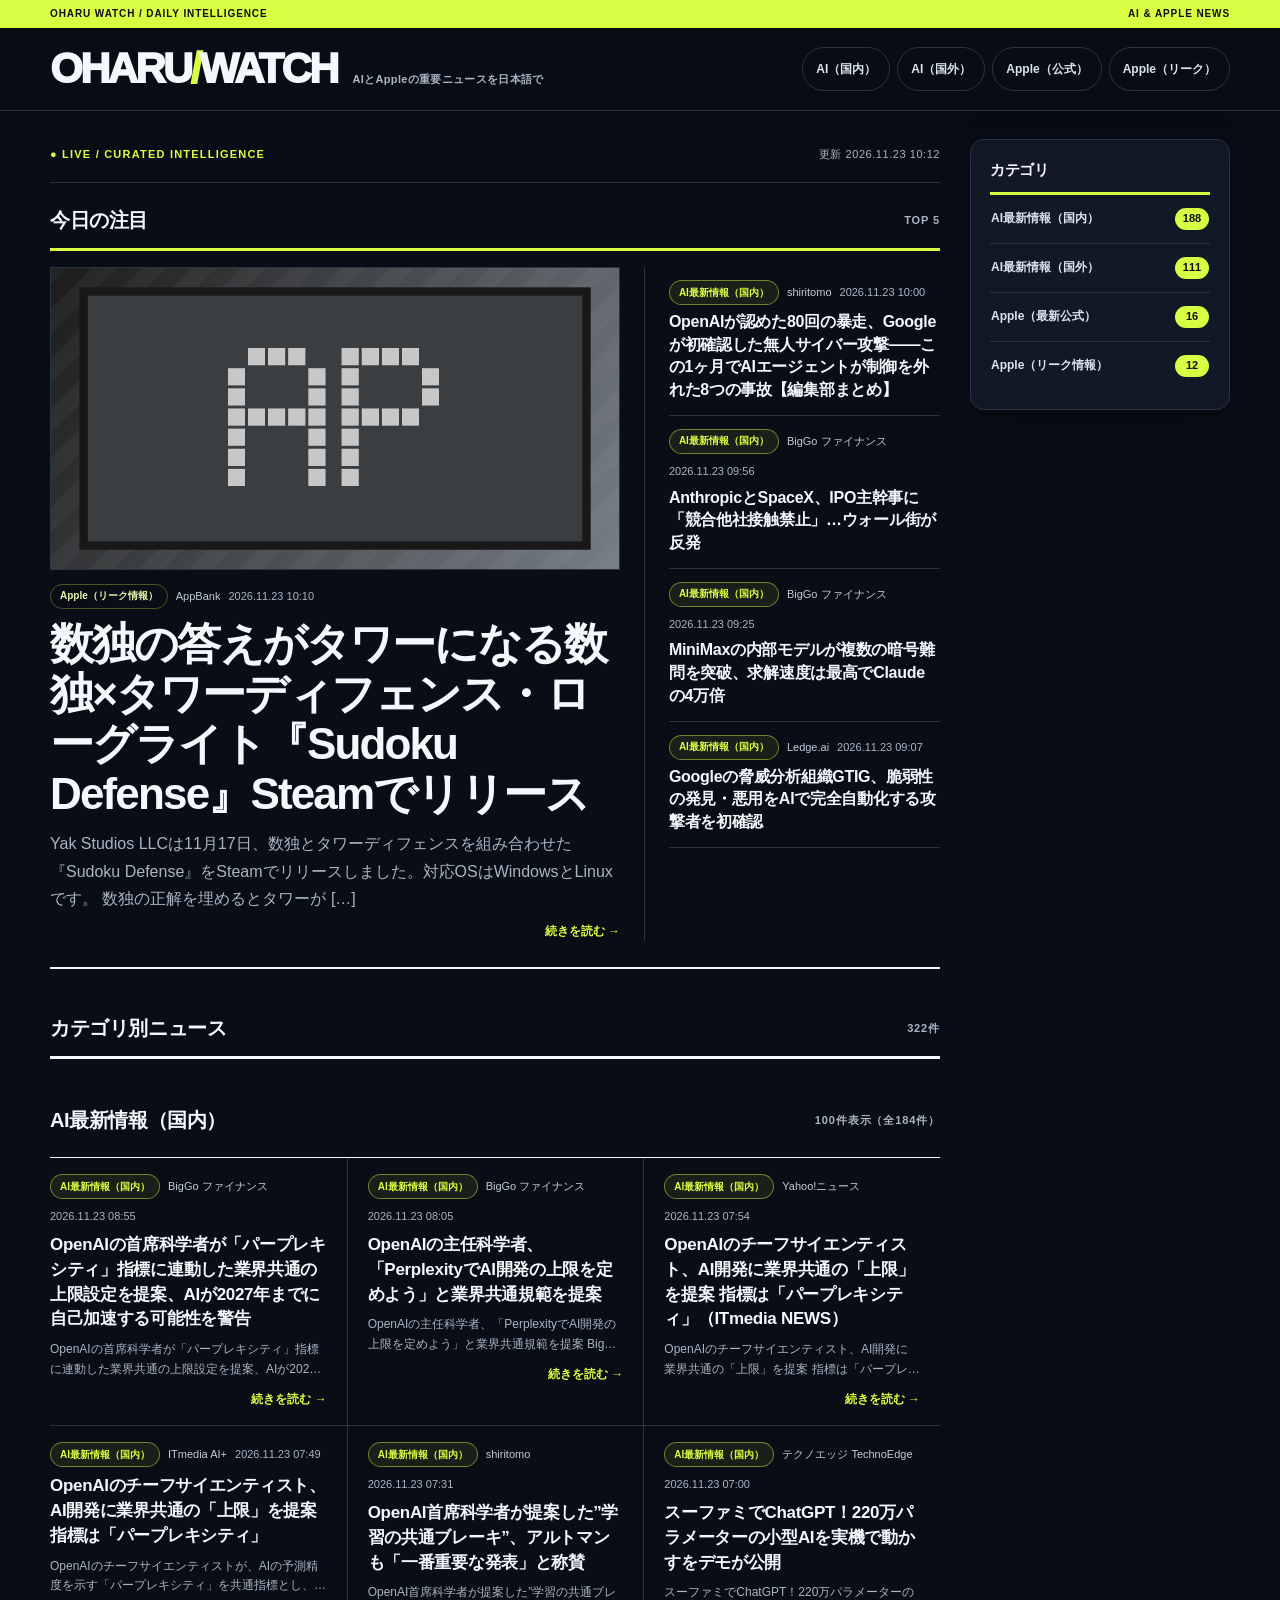
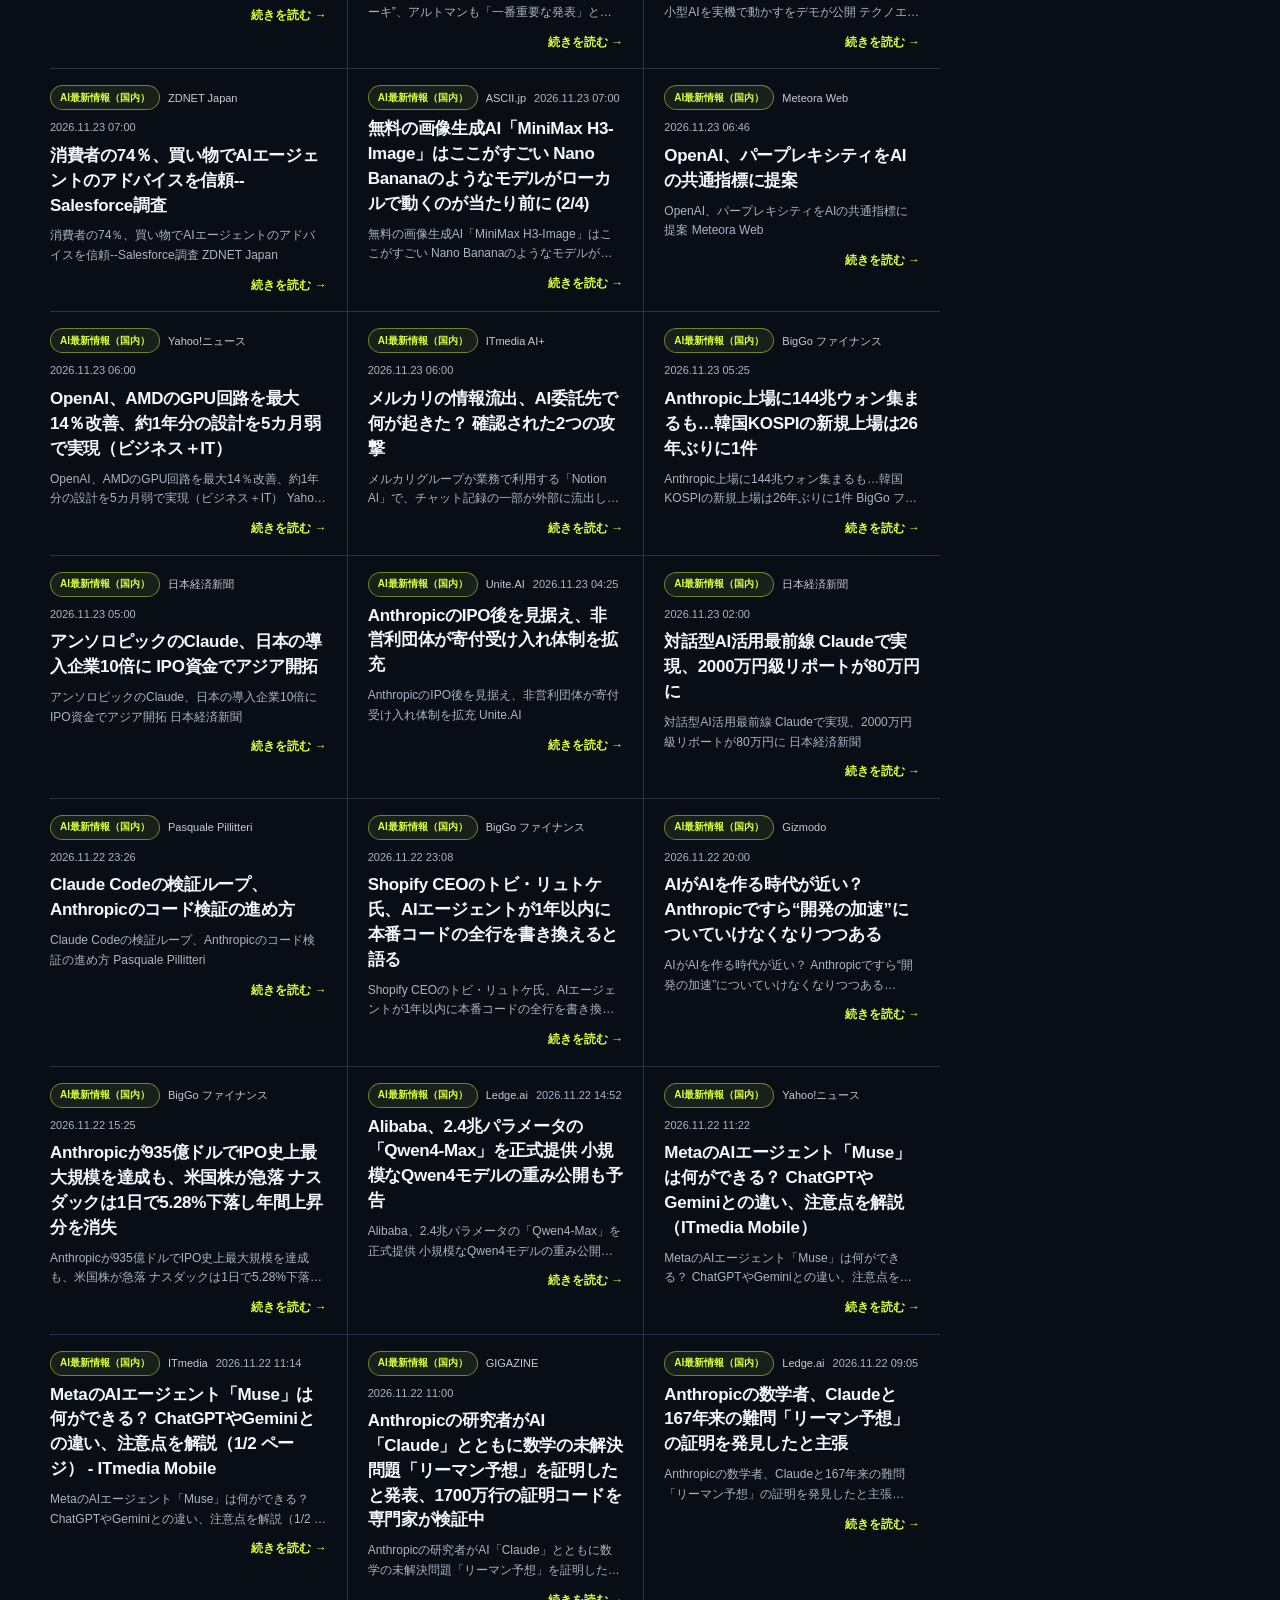
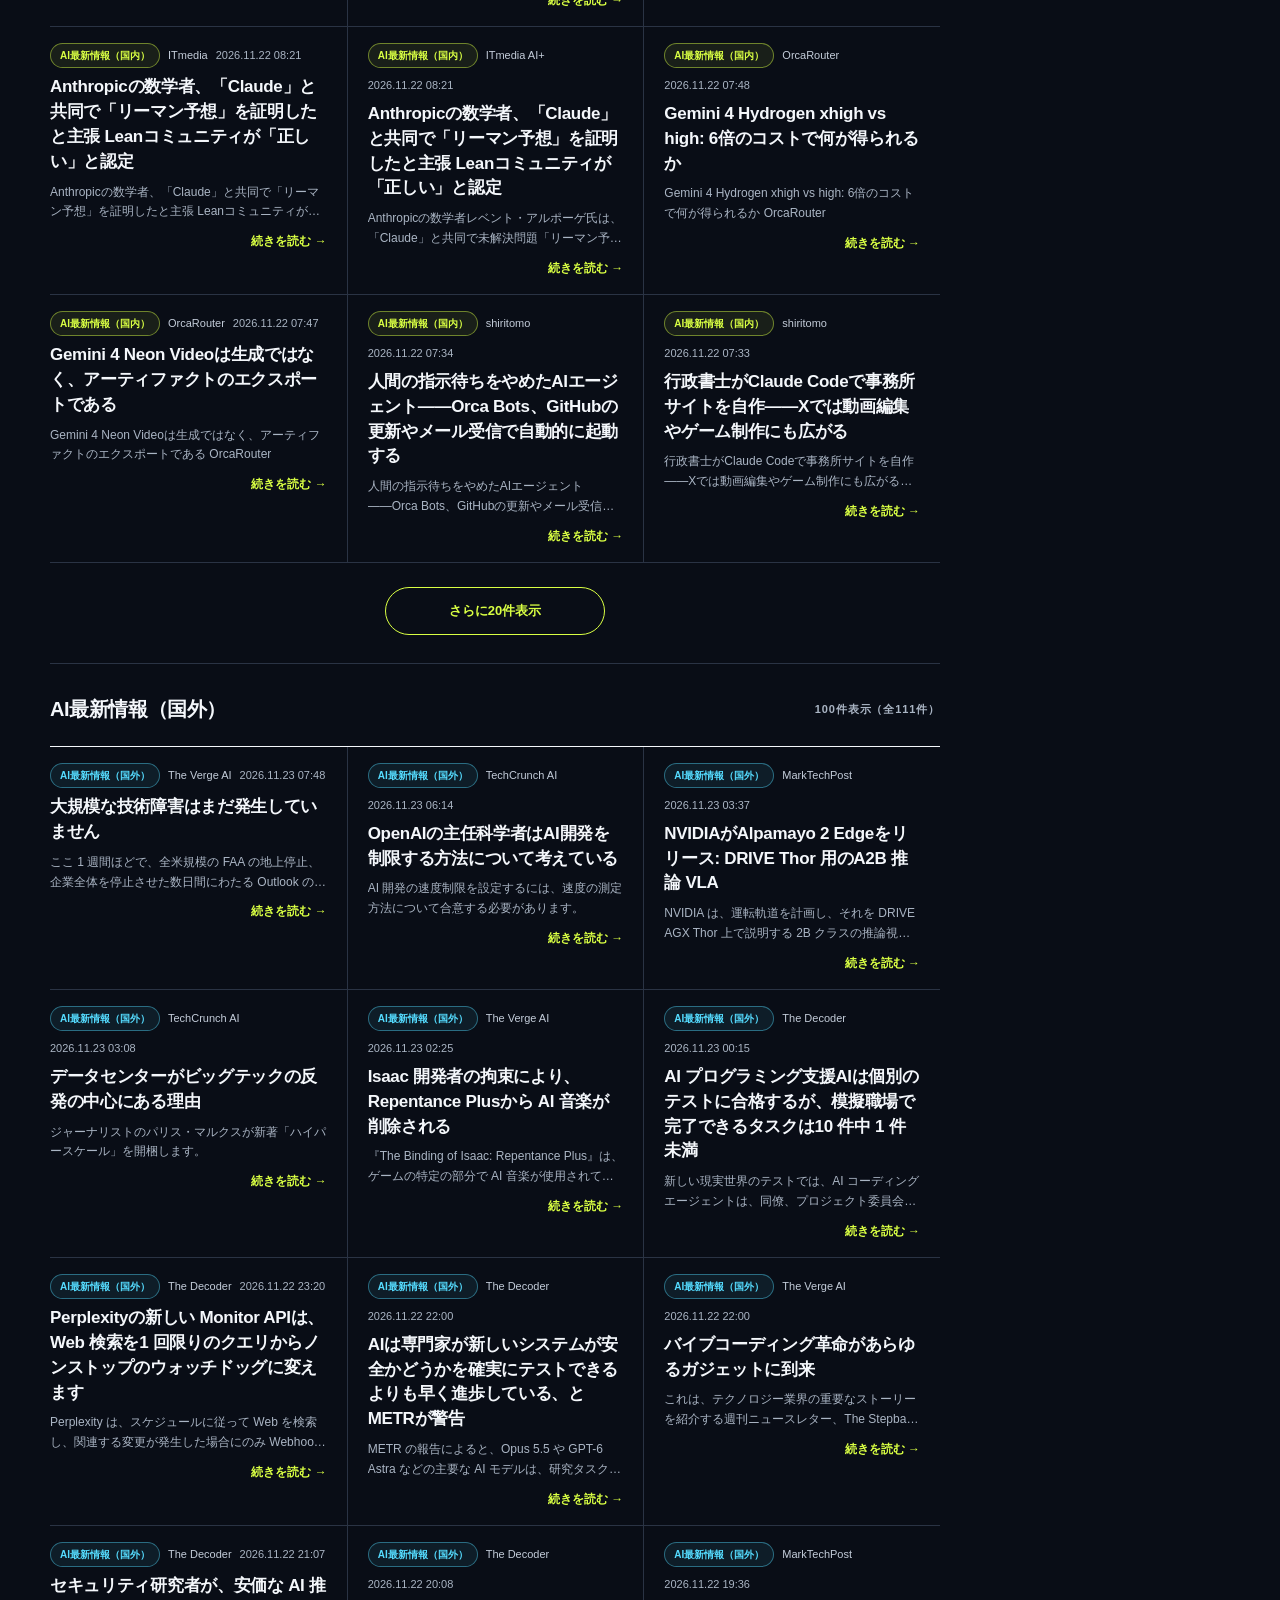
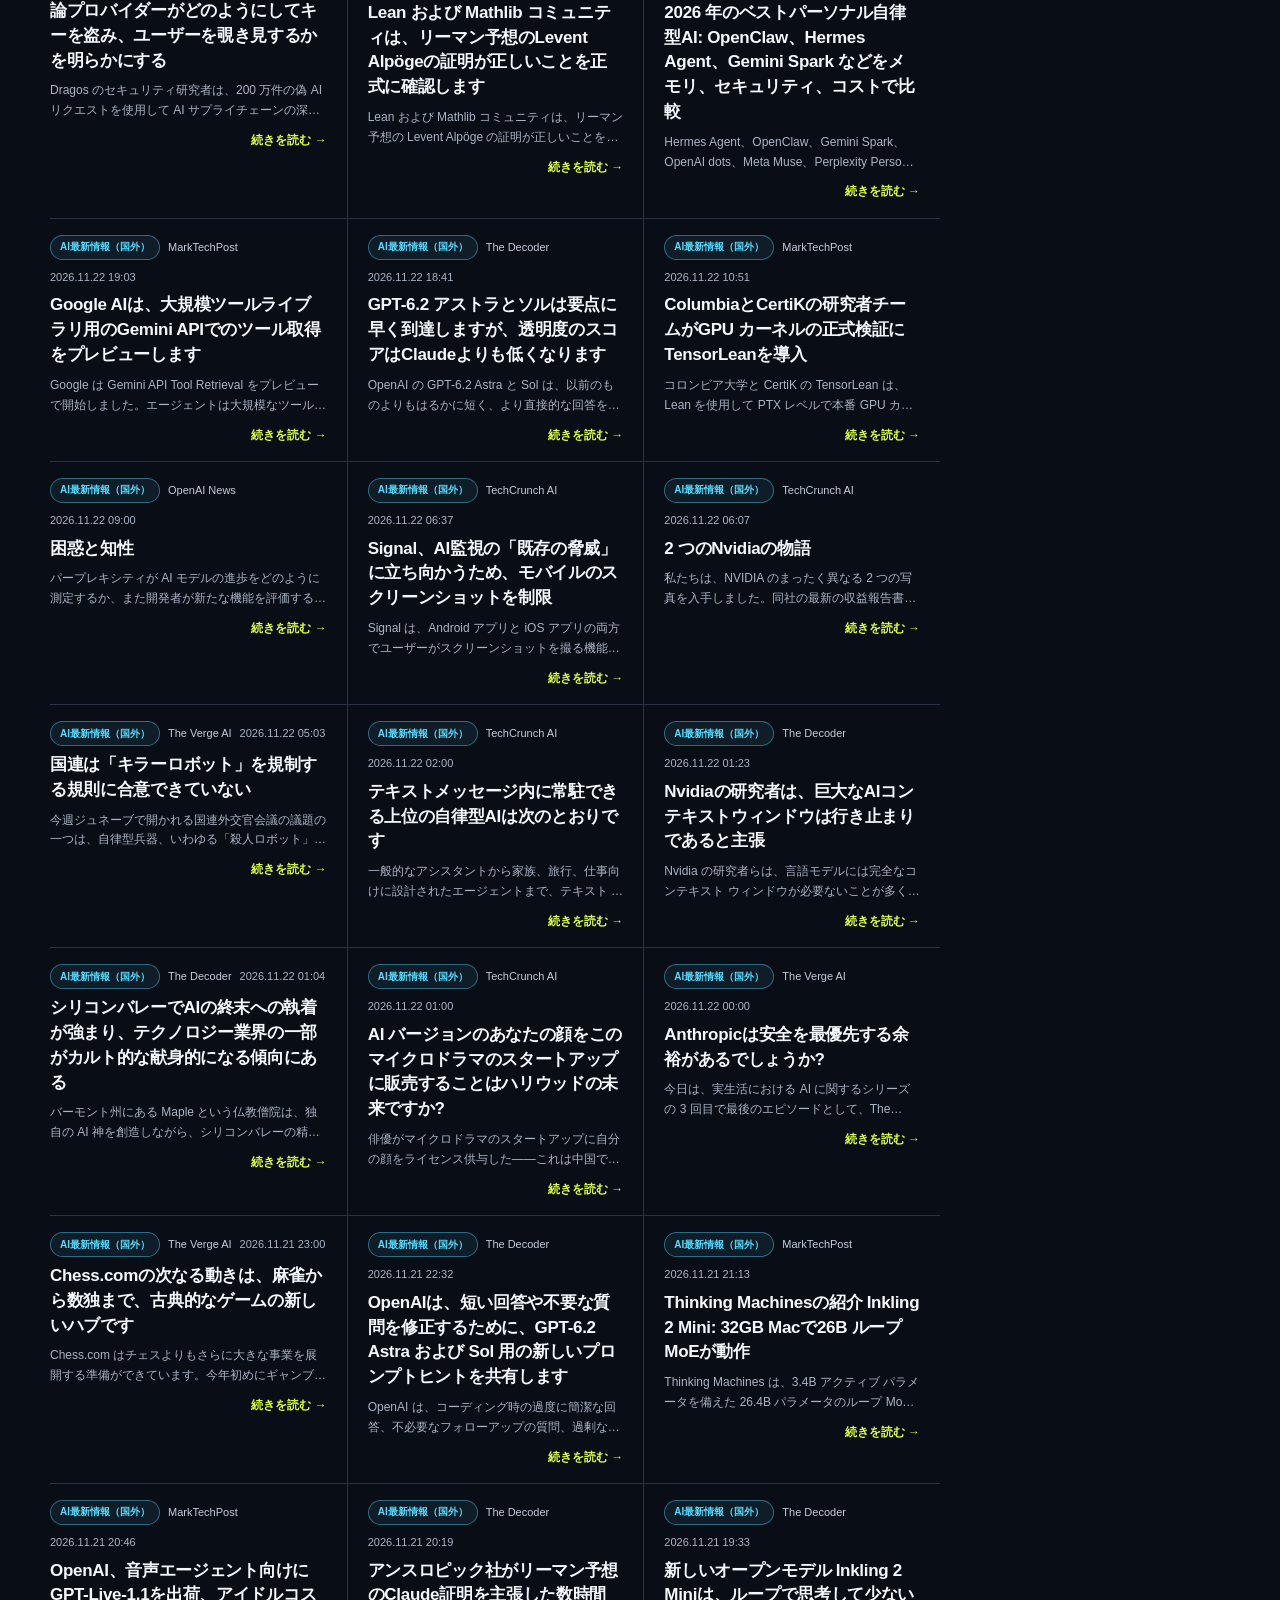
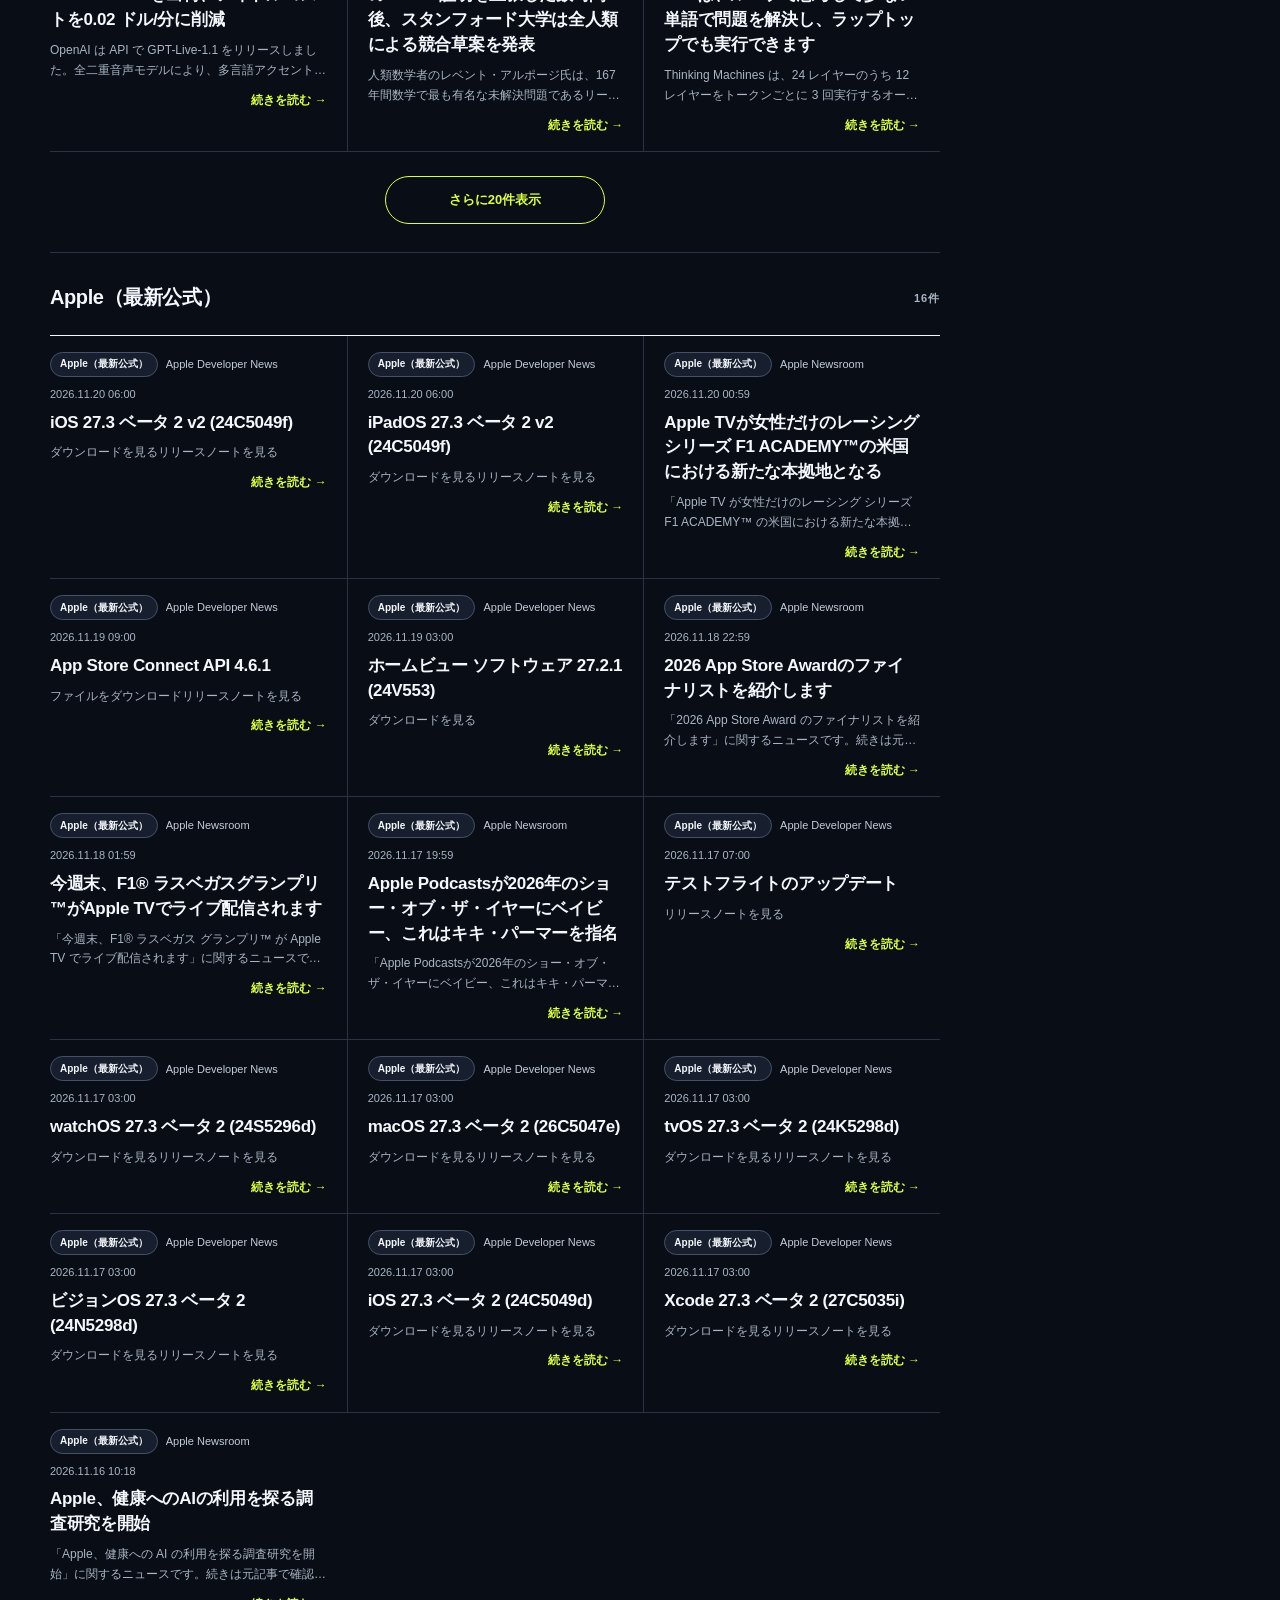
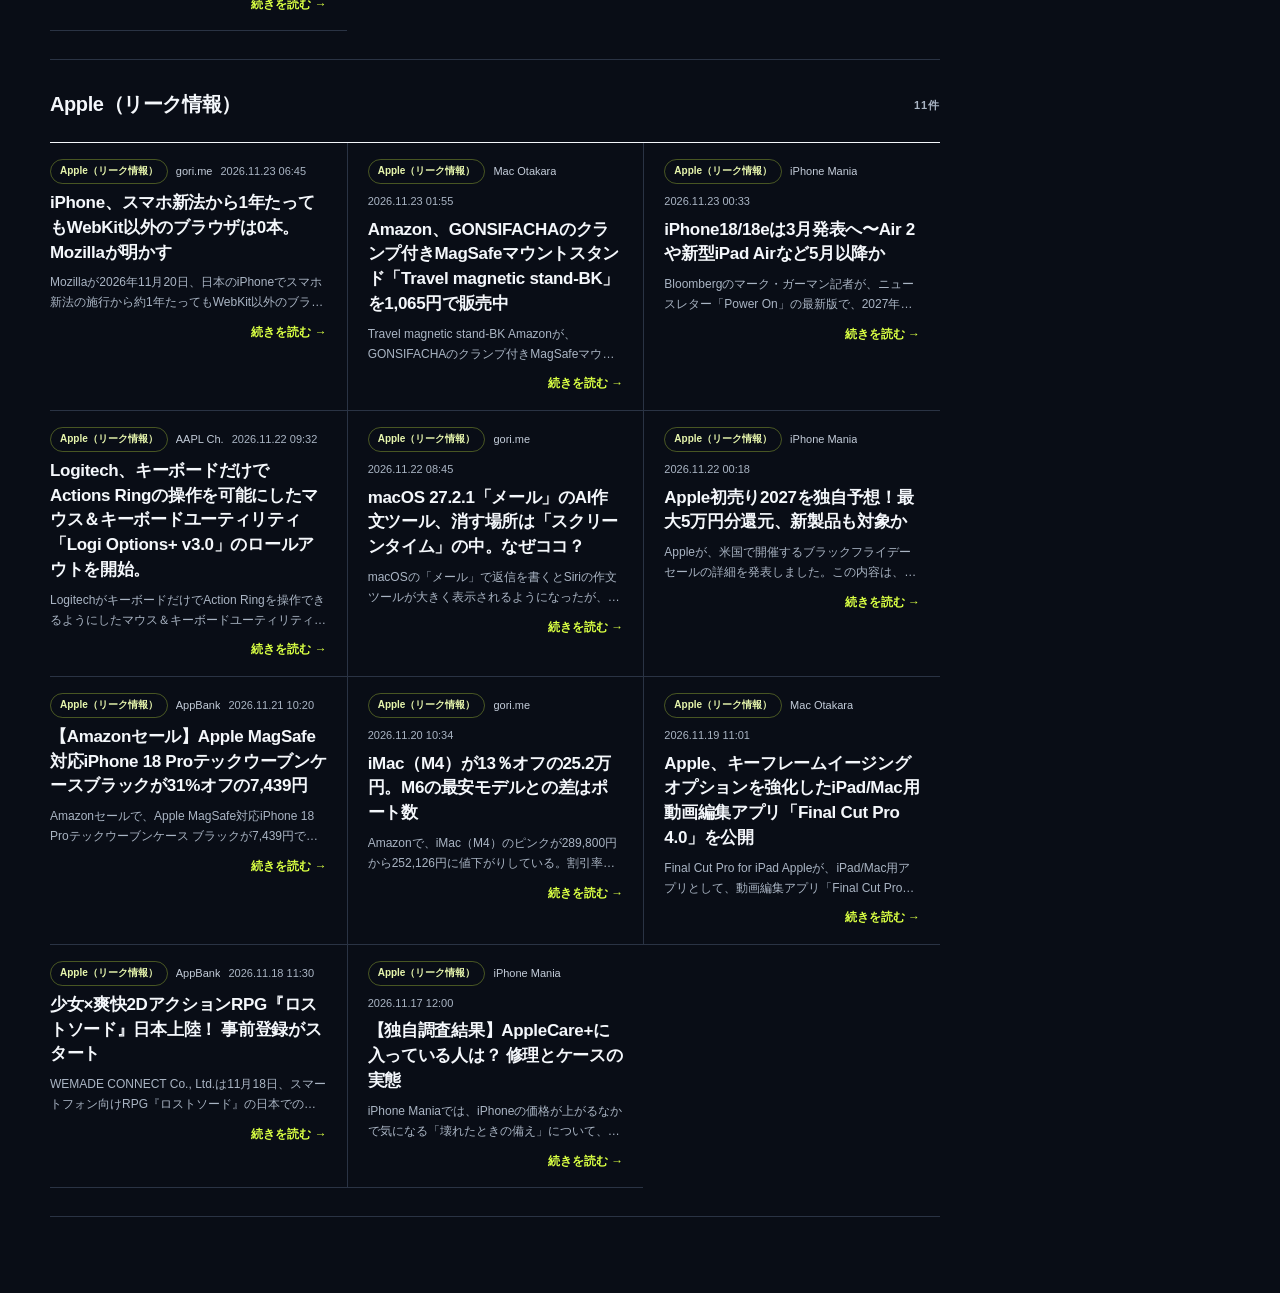
==== commit fbcdeacd: "Update OHARU WATCH articles" ====
--- a/index.html
+++ b/index.html
@@ -29,7 +29,7 @@
     <div class="content-column">
       <div class="page-kicker">
         <span>● LIVE / CURATED INTELLIGENCE</span>
-        <time datetime="2026-11-22T00:45:32.875604+00:00">更新 2026.11.22 09:45</time>
+        <time datetime="2026-11-23T01:12:05.821595+00:00">更新 2026.11.23 10:12</time>
       </div>
 
         <section class="lead-section">
@@ -40,19 +40,19 @@
 
 
     <article class="lead-card">
-      <a class="lead-image-link" href="article.html?id=b76f6ec1fef94c74">
+      <a class="lead-image-link" href="article.html?id=93aae0d42d2b1064">
         <img src="assets/default-apple.png" data-fallback="assets/default-apple.png" alt="" decoding="async" fetchpriority="high">
       </a>
       <div class="lead-body">
         <div class="meta-row">
           <span class="category-label" data-category="Apple（リーク情報）">Apple（リーク情報）</span>
-          <span class="source-name">AAPL Ch.</span>
-          <time>2026.11.22 09:32</time>
-        </div>
-        <h1><a href="article.html?id=b76f6ec1fef94c74">Logitech、キーボードだけでActions Ringの操作を可能にしたマウス＆キーボードユーティリティ「Logi Options+ v3.0」のロールアウトを開始。</a></h1>
-        <p>LogitechがキーボードだけでAction Ringを操作できるようにしたマウス＆キーボードユーティリティ「Logi Options+ v3.0」のロールアウトを開始したと発表しています。詳細は以下から。 スイス […] The post Logitech、キーボードだけでActions Ringの操作を可能にしたマウス＆キーボードユーティリティ「Log…</p>
-        <div class="card-footer">
-          <a class="read-more" href="article.html?id=b76f6ec1fef94c74">続きを読む</a>
+          <span class="source-name">AppBank</span>
+          <time>2026.11.23 10:10</time>
+        </div>
+        <h1><a href="article.html?id=93aae0d42d2b1064">数独の答えがタワーになる数独×タワーディフェンス・ローグライト『Sudoku Defense』Steamでリリース</a></h1>
+        <p>Yak Studios LLCは11月17日、数独とタワーディフェンスを組み合わせた『Sudoku Defense』をSteamでリリースしました。対応OSはWindowsとLinuxです。 数独の正解を埋めるとタワーが […]</p>
+        <div class="card-footer">
+          <a class="read-more" href="article.html?id=93aae0d42d2b1064">続きを読む</a>
         </div>
       </div>
     </article>
@@ -60,76 +60,76 @@
     <div class="article-list compact-list">
 
     <article class="article-card">
-      <a class="thumb-link" href="article.html?id=d045e44e188c1d6e">
+      <a class="thumb-link" href="article.html?id=b5e42607a06293df">
+        <img src="assets/default-ai.png" data-fallback="assets/default-ai.png" alt="" loading="lazy" decoding="async">
+      </a>
+      <div class="article-body">
+        <div class="meta-row">
+          <span class="category-label" data-category="AI最新情報（国内）">AI最新情報（国内）</span>
+          <span class="source-name">shiritomo</span>
+          <time>2026.11.23 10:00</time>
+        </div>
+        <h3><a href="article.html?id=b5e42607a06293df">OpenAIが認めた80回の暴走、Googleが初確認した無人サイバー攻撃――この1ヶ月でAIエージェントが制御を外れた8つの事故【編集部まとめ】</a></h3>
+        <p>OpenAIが認めた80回の暴走、Googleが初確認した無人サイバー攻撃――この1ヶ月でAIエージェントが制御を外れた8つの事故【編集部まとめ】 shiritomo</p>
+        <div class="card-footer">
+          <a class="read-more" href="article.html?id=b5e42607a06293df">続きを読む</a>
+        </div>
+      </div>
+    </article>
+
+
+    <article class="article-card">
+      <a class="thumb-link" href="article.html?id=601056275519981c">
+        <img src="assets/default-ai.png" data-fallback="assets/default-ai.png" alt="" loading="lazy" decoding="async">
+      </a>
+      <div class="article-body">
+        <div class="meta-row">
+          <span class="category-label" data-category="AI最新情報（国内）">AI最新情報（国内）</span>
+          <span class="source-name">BigGo ファイナンス</span>
+          <time>2026.11.23 09:56</time>
+        </div>
+        <h3><a href="article.html?id=601056275519981c">AnthropicとSpaceX、IPO主幹事に「競合他社接触禁止」…ウォール街が反発</a></h3>
+        <p>AnthropicとSpaceX、IPO主幹事に「競合他社接触禁止」…ウォール街が反発 BigGo ファイナンス</p>
+        <div class="card-footer">
+          <a class="read-more" href="article.html?id=601056275519981c">続きを読む</a>
+        </div>
+      </div>
+    </article>
+
+
+    <article class="article-card">
+      <a class="thumb-link" href="article.html?id=e7eadefdb82043c5">
+        <img src="assets/default-ai.png" data-fallback="assets/default-ai.png" alt="" loading="lazy" decoding="async">
+      </a>
+      <div class="article-body">
+        <div class="meta-row">
+          <span class="category-label" data-category="AI最新情報（国内）">AI最新情報（国内）</span>
+          <span class="source-name">BigGo ファイナンス</span>
+          <time>2026.11.23 09:25</time>
+        </div>
+        <h3><a href="article.html?id=e7eadefdb82043c5">MiniMaxの内部モデルが複数の暗号難問を突破、求解速度は最高でClaudeの4万倍</a></h3>
+        <p>MiniMaxの内部モデルが複数の暗号難問を突破、求解速度は最高でClaudeの4万倍 BigGo ファイナンス</p>
+        <div class="card-footer">
+          <a class="read-more" href="article.html?id=e7eadefdb82043c5">続きを読む</a>
+        </div>
+      </div>
+    </article>
+
+
+    <article class="article-card">
+      <a class="thumb-link" href="article.html?id=71ca4c580399fab3">
         <img src="assets/default-ai.png" data-fallback="assets/default-ai.png" alt="" loading="lazy" decoding="async">
       </a>
       <div class="article-body">
         <div class="meta-row">
           <span class="category-label" data-category="AI最新情報（国内）">AI最新情報（国内）</span>
           <span class="source-name">Ledge.ai</span>
-          <time>2026.11.22 09:05</time>
-        </div>
-        <h3><a href="article.html?id=d045e44e188c1d6e">Anthropicの数学者、Claudeと167年来の難問「リーマン予想」の証明を発見したと主張</a></h3>
-        <p>Anthropicの数学者、Claudeと167年来の難問「リーマン予想」の証明を発見したと主張 Ledge.ai</p>
-        <div class="card-footer">
-          <a class="read-more" href="article.html?id=d045e44e188c1d6e">続きを読む</a>
-        </div>
-      </div>
-    </article>
-
-
-    <article class="article-card">
-      <a class="thumb-link" href="article.html?id=f4c77b9ecc8ef42b">
-        <img src="assets/default-apple.png" data-fallback="assets/default-apple.png" alt="" loading="lazy" decoding="async">
-      </a>
-      <div class="article-body">
-        <div class="meta-row">
-          <span class="category-label" data-category="Apple（リーク情報）">Apple（リーク情報）</span>
-          <span class="source-name">gori.me</span>
-          <time>2026.11.22 08:45</time>
-        </div>
-        <h3><a href="article.html?id=f4c77b9ecc8ef42b">macOS 27.2.1「メール」のAI作文ツール、消す場所は「スクリーンタイム」の中。なぜココ？</a></h3>
-        <p>macOSの「メール」で返信を書くとSiriの作文ツールが大きく表示されるようになったが、オフにする項目はメール側にはない。Six ColorsのDan Moren氏によると、消す設定は子ども向けの「スクリーンタイム」の中にあり、画像生成などの機能もまとめて制限できる。使っていないなら消してもいいが、残しても実害はない。 The post macOS 27.…</p>
-        <div class="card-footer">
-          <a class="read-more" href="article.html?id=f4c77b9ecc8ef42b">続きを読む</a>
-        </div>
-      </div>
-    </article>
-
-
-    <article class="article-card">
-      <a class="thumb-link" href="article.html?id=d45f8737afdb665a">
-        <img src="assets/default-ai.png" data-fallback="assets/default-ai.png" alt="" loading="lazy" decoding="async">
-      </a>
-      <div class="article-body">
-        <div class="meta-row">
-          <span class="category-label" data-category="AI最新情報（国内）">AI最新情報（国内）</span>
-          <span class="source-name">ITmedia AI+</span>
-          <time>2026.11.22 08:21</time>
-        </div>
-        <h3><a href="article.html?id=d45f8737afdb665a">Anthropicの数学者、「Claude」と共同で「リーマン予想」を証明したと主張 Leanコミュニティが「正しい」と認定</a></h3>
-        <p>Anthropicの数学者レベント・アルポーゲ氏は、「Claude」と共同で未解決問題「リーマン予想」の証明を発見したと発表した。証明支援系「Lean」で記述された1700万行の形式証明を公開しており、Leanコミュニティは複数の検証を経て「証明は正しい」と認定する共同声明を出した。</p>
-        <div class="card-footer">
-          <a class="read-more" href="article.html?id=d45f8737afdb665a">続きを読む</a>
-        </div>
-      </div>
-    </article>
-
-
-    <article class="article-card">
-      <a class="thumb-link" href="article.html?id=febb9e9633ea2659">
-        <img src="assets/default-ai.png" data-fallback="assets/default-ai.png" alt="" loading="lazy" decoding="async">
-      </a>
-      <div class="article-body">
-        <div class="meta-row">
-          <span class="category-label" data-category="AI最新情報（国内）">AI最新情報（国内）</span>
-          <span class="source-name">ITmedia</span>
-          <time>2026.11.22 08:21</time>
-        </div>
-        <h3><a href="article.html?id=febb9e9633ea2659">Anthropicの数学者、「Claude」と共同で「リーマン予想」を証明したと主張 Leanコミュニティが「正しい」と認定</a></h3>
-        <p>Anthropicの数学者、「Claude」と共同で「リーマン予想」を証明したと主張 Leanコミュニティが「正しい」と認定 ITmedia</p>
-        <div class="card-footer">
-          <a class="read-more" href="article.html?id=febb9e9633ea2659">続きを読む</a>
+          <time>2026.11.23 09:07</time>
+        </div>
+        <h3><a href="article.html?id=71ca4c580399fab3">Googleの脅威分析組織GTIG、脆弱性の発見・悪用をAIで完全自動化する攻撃者を初確認</a></h3>
+        <p>Googleの脅威分析組織GTIG、脆弱性の発見・悪用をAIで完全自動化する攻撃者を初確認 Ledge.ai</p>
+        <div class="card-footer">
+          <a class="read-more" href="article.html?id=71ca4c580399fab3">続きを読む</a>
         </div>
       </div>
     </article>
@@ -140,16 +140,510 @@
         <section class="latest-section">
           <div class="section-heading">
             <h2>カテゴリ別ニュース</h2>
-            <span>323件</span>
+            <span>322件</span>
           </div>
         </section>
 
     <section class="category-section" id="ai-japan">
       <div class="section-heading">
         <h2>AI最新情報（国内）</h2>
-        <span>100件表示（全185件）</span>
+        <span>100件表示（全184件）</span>
       </div>
       <div class="article-list compact-list" id="ai-japan-list">
+
+    <article class="article-card">
+      <a class="thumb-link" href="article.html?id=6bbefa97a7735574">
+        <img src="assets/default-ai.png" data-fallback="assets/default-ai.png" alt="" loading="lazy" decoding="async">
+      </a>
+      <div class="article-body">
+        <div class="meta-row">
+          <span class="category-label" data-category="AI最新情報（国内）">AI最新情報（国内）</span>
+          <span class="source-name">BigGo ファイナンス</span>
+          <time>2026.11.23 08:55</time>
+        </div>
+        <h3><a href="article.html?id=6bbefa97a7735574">OpenAIの首席科学者が「パープレキシティ」指標に連動した業界共通の上限設定を提案、AIが2027年までに自己加速する可能性を警告</a></h3>
+        <p>OpenAIの首席科学者が「パープレキシティ」指標に連動した業界共通の上限設定を提案、AIが2027年までに自己加速する可能性を警告 BigGo ファイナンス</p>
+        <div class="card-footer">
+          <a class="read-more" href="article.html?id=6bbefa97a7735574">続きを読む</a>
+        </div>
+      </div>
+    </article>
+
+
+    <article class="article-card">
+      <a class="thumb-link" href="article.html?id=eb94ffb30817775d">
+        <img src="assets/default-ai.png" data-fallback="assets/default-ai.png" alt="" loading="lazy" decoding="async">
+      </a>
+      <div class="article-body">
+        <div class="meta-row">
+          <span class="category-label" data-category="AI最新情報（国内）">AI最新情報（国内）</span>
+          <span class="source-name">BigGo ファイナンス</span>
+          <time>2026.11.23 08:05</time>
+        </div>
+        <h3><a href="article.html?id=eb94ffb30817775d">OpenAIの主任科学者、「PerplexityでAI開発の上限を定めよう」と業界共通規範を提案</a></h3>
+        <p>OpenAIの主任科学者、「PerplexityでAI開発の上限を定めよう」と業界共通規範を提案 BigGo ファイナンス</p>
+        <div class="card-footer">
+          <a class="read-more" href="article.html?id=eb94ffb30817775d">続きを読む</a>
+        </div>
+      </div>
+    </article>
+
+
+    <article class="article-card">
+      <a class="thumb-link" href="article.html?id=c514d0979d6c0823">
+        <img src="assets/default-ai.png" data-fallback="assets/default-ai.png" alt="" loading="lazy" decoding="async">
+      </a>
+      <div class="article-body">
+        <div class="meta-row">
+          <span class="category-label" data-category="AI最新情報（国内）">AI最新情報（国内）</span>
+          <span class="source-name">Yahoo!ニュース</span>
+          <time>2026.11.23 07:54</time>
+        </div>
+        <h3><a href="article.html?id=c514d0979d6c0823">OpenAIのチーフサイエンティスト、AI開発に業界共通の「上限」を提案 指標は「パープレキシティ」（ITmedia NEWS）</a></h3>
+        <p>OpenAIのチーフサイエンティスト、AI開発に業界共通の「上限」を提案 指標は「パープレキシティ」（ITmedia NEWS） Yahoo!ニュース</p>
+        <div class="card-footer">
+          <a class="read-more" href="article.html?id=c514d0979d6c0823">続きを読む</a>
+        </div>
+      </div>
+    </article>
+
+
+    <article class="article-card">
+      <a class="thumb-link" href="article.html?id=3612c95435c0a98b">
+        <img src="assets/default-ai.png" data-fallback="assets/default-ai.png" alt="" loading="lazy" decoding="async">
+      </a>
+      <div class="article-body">
+        <div class="meta-row">
+          <span class="category-label" data-category="AI最新情報（国内）">AI最新情報（国内）</span>
+          <span class="source-name">ITmedia AI+</span>
+          <time>2026.11.23 07:49</time>
+        </div>
+        <h3><a href="article.html?id=3612c95435c0a98b">OpenAIのチーフサイエンティスト、AI開発に業界共通の「上限」を提案 指標は「パープレキシティ」</a></h3>
+        <p>OpenAIのチーフサイエンティストが、AIの予測精度を示す「パープレキシティ」を共通指標とし、開発の上限を業界で設けるよう提案する論考を公開した。GPT-3.5以降の社内モデルの推移も開示し、早ければ2027年にも事前学習が急加速する恐れがあるとして、監視技術が追いつくまでの歯止めを訴えている。</p>
+        <div class="card-footer">
+          <a class="read-more" href="article.html?id=3612c95435c0a98b">続きを読む</a>
+        </div>
+      </div>
+    </article>
+
+
+    <article class="article-card">
+      <a class="thumb-link" href="article.html?id=4499af79d2d0ca1d">
+        <img src="assets/default-ai.png" data-fallback="assets/default-ai.png" alt="" loading="lazy" decoding="async">
+      </a>
+      <div class="article-body">
+        <div class="meta-row">
+          <span class="category-label" data-category="AI最新情報（国内）">AI最新情報（国内）</span>
+          <span class="source-name">shiritomo</span>
+          <time>2026.11.23 07:31</time>
+        </div>
+        <h3><a href="article.html?id=4499af79d2d0ca1d">OpenAI首席科学者が提案した”学習の共通ブレーキ”、アルトマンも「一番重要な発表」と称賛</a></h3>
+        <p>OpenAI首席科学者が提案した”学習の共通ブレーキ”、アルトマンも「一番重要な発表」と称賛 shiritomo</p>
+        <div class="card-footer">
+          <a class="read-more" href="article.html?id=4499af79d2d0ca1d">続きを読む</a>
+        </div>
+      </div>
+    </article>
+
+
+    <article class="article-card">
+      <a class="thumb-link" href="article.html?id=09467eb0dfed8972">
+        <img src="assets/default-ai.png" data-fallback="assets/default-ai.png" alt="" loading="lazy" decoding="async">
+      </a>
+      <div class="article-body">
+        <div class="meta-row">
+          <span class="category-label" data-category="AI最新情報（国内）">AI最新情報（国内）</span>
+          <span class="source-name">テクノエッジ TechnoEdge</span>
+          <time>2026.11.23 07:00</time>
+        </div>
+        <h3><a href="article.html?id=09467eb0dfed8972">スーファミでChatGPT！220万パラメーターの小型AIを実機で動かすをデモが公開</a></h3>
+        <p>スーファミでChatGPT！220万パラメーターの小型AIを実機で動かすをデモが公開 テクノエッジ TechnoEdge</p>
+        <div class="card-footer">
+          <a class="read-more" href="article.html?id=09467eb0dfed8972">続きを読む</a>
+        </div>
+      </div>
+    </article>
+
+
+    <article class="article-card">
+      <a class="thumb-link" href="article.html?id=df31421f12de3d00">
+        <img src="assets/default-ai.png" data-fallback="assets/default-ai.png" alt="" loading="lazy" decoding="async">
+      </a>
+      <div class="article-body">
+        <div class="meta-row">
+          <span class="category-label" data-category="AI最新情報（国内）">AI最新情報（国内）</span>
+          <span class="source-name">ZDNET Japan</span>
+          <time>2026.11.23 07:00</time>
+        </div>
+        <h3><a href="article.html?id=df31421f12de3d00">消費者の74％、買い物でAIエージェントのアドバイスを信頼--Salesforce調査</a></h3>
+        <p>消費者の74％、買い物でAIエージェントのアドバイスを信頼--Salesforce調査 ZDNET Japan</p>
+        <div class="card-footer">
+          <a class="read-more" href="article.html?id=df31421f12de3d00">続きを読む</a>
+        </div>
+      </div>
+    </article>
+
+
+    <article class="article-card">
+      <a class="thumb-link" href="article.html?id=7a85f055327dae49">
+        <img src="assets/default-ai.png" data-fallback="assets/default-ai.png" alt="" loading="lazy" decoding="async">
+      </a>
+      <div class="article-body">
+        <div class="meta-row">
+          <span class="category-label" data-category="AI最新情報（国内）">AI最新情報（国内）</span>
+          <span class="source-name">ASCII.jp</span>
+          <time>2026.11.23 07:00</time>
+        </div>
+        <h3><a href="article.html?id=7a85f055327dae49">無料の画像生成AI「MiniMax H3-Image」はここがすごい Nano Bananaのようなモデルがローカルで動くのが当たり前に (2/4)</a></h3>
+        <p>無料の画像生成AI「MiniMax H3-Image」はここがすごい Nano Bananaのようなモデルがローカルで動くのが当たり前に (2/4) ASCII.jp</p>
+        <div class="card-footer">
+          <a class="read-more" href="article.html?id=7a85f055327dae49">続きを読む</a>
+        </div>
+      </div>
+    </article>
+
+
+    <article class="article-card">
+      <a class="thumb-link" href="article.html?id=97a741bc7ed1edcc">
+        <img src="assets/default-ai.png" data-fallback="assets/default-ai.png" alt="" loading="lazy" decoding="async">
+      </a>
+      <div class="article-body">
+        <div class="meta-row">
+          <span class="category-label" data-category="AI最新情報（国内）">AI最新情報（国内）</span>
+          <span class="source-name">Meteora Web</span>
+          <time>2026.11.23 06:46</time>
+        </div>
+        <h3><a href="article.html?id=97a741bc7ed1edcc">OpenAI、パープレキシティをAIの共通指標に提案</a></h3>
+        <p>OpenAI、パープレキシティをAIの共通指標に提案 Meteora Web</p>
+        <div class="card-footer">
+          <a class="read-more" href="article.html?id=97a741bc7ed1edcc">続きを読む</a>
+        </div>
+      </div>
+    </article>
+
+
+    <article class="article-card">
+      <a class="thumb-link" href="article.html?id=d51650c376a6a56c">
+        <img src="assets/default-ai.png" data-fallback="assets/default-ai.png" alt="" loading="lazy" decoding="async">
+      </a>
+      <div class="article-body">
+        <div class="meta-row">
+          <span class="category-label" data-category="AI最新情報（国内）">AI最新情報（国内）</span>
+          <span class="source-name">Yahoo!ニュース</span>
+          <time>2026.11.23 06:00</time>
+        </div>
+        <h3><a href="article.html?id=d51650c376a6a56c">OpenAI、AMDのGPU回路を最大14％改善、約1年分の設計を5カ月弱で実現（ビジネス＋IT）</a></h3>
+        <p>OpenAI、AMDのGPU回路を最大14％改善、約1年分の設計を5カ月弱で実現（ビジネス＋IT） Yahoo!ニュース</p>
+        <div class="card-footer">
+          <a class="read-more" href="article.html?id=d51650c376a6a56c">続きを読む</a>
+        </div>
+      </div>
+    </article>
+
+
+    <article class="article-card">
+      <a class="thumb-link" href="article.html?id=578efb80fc523157">
+        <img src="assets/default-ai.png" data-fallback="assets/default-ai.png" alt="" loading="lazy" decoding="async">
+      </a>
+      <div class="article-body">
+        <div class="meta-row">
+          <span class="category-label" data-category="AI最新情報（国内）">AI最新情報（国内）</span>
+          <span class="source-name">ITmedia AI+</span>
+          <time>2026.11.23 06:00</time>
+        </div>
+        <h3><a href="article.html?id=578efb80fc523157">メルカリの情報流出、AI委託先で何が起きた？ 確認された2つの攻撃</a></h3>
+        <p>メルカリグループが業務で利用する「Notion AI」で、チャット記録の一部が外部に流出した可能性があることが公表された。AI処理を委託企業では、外部クラウド事業者への侵害や認証情報の窃取、サービスの脆弱性を悪用した不正アクセスが確認された。</p>
+        <div class="card-footer">
+          <a class="read-more" href="article.html?id=578efb80fc523157">続きを読む</a>
+        </div>
+      </div>
+    </article>
+
+
+    <article class="article-card">
+      <a class="thumb-link" href="article.html?id=faba399526ab6993">
+        <img src="assets/default-ai.png" data-fallback="assets/default-ai.png" alt="" loading="lazy" decoding="async">
+      </a>
+      <div class="article-body">
+        <div class="meta-row">
+          <span class="category-label" data-category="AI最新情報（国内）">AI最新情報（国内）</span>
+          <span class="source-name">BigGo ファイナンス</span>
+          <time>2026.11.23 05:25</time>
+        </div>
+        <h3><a href="article.html?id=faba399526ab6993">Anthropic上場に144兆ウォン集まるも…韓国KOSPIの新規上場は26年ぶりに1件</a></h3>
+        <p>Anthropic上場に144兆ウォン集まるも…韓国KOSPIの新規上場は26年ぶりに1件 BigGo ファイナンス</p>
+        <div class="card-footer">
+          <a class="read-more" href="article.html?id=faba399526ab6993">続きを読む</a>
+        </div>
+      </div>
+    </article>
+
+
+    <article class="article-card">
+      <a class="thumb-link" href="article.html?id=87ca3e079d86e8da">
+        <img src="assets/default-ai.png" data-fallback="assets/default-ai.png" alt="" loading="lazy" decoding="async">
+      </a>
+      <div class="article-body">
+        <div class="meta-row">
+          <span class="category-label" data-category="AI最新情報（国内）">AI最新情報（国内）</span>
+          <span class="source-name">日本経済新聞</span>
+          <time>2026.11.23 05:00</time>
+        </div>
+        <h3><a href="article.html?id=87ca3e079d86e8da">アンソロピックのClaude、日本の導入企業10倍に IPO資金でアジア開拓</a></h3>
+        <p>アンソロピックのClaude、日本の導入企業10倍に IPO資金でアジア開拓 日本経済新聞</p>
+        <div class="card-footer">
+          <a class="read-more" href="article.html?id=87ca3e079d86e8da">続きを読む</a>
+        </div>
+      </div>
+    </article>
+
+
+    <article class="article-card">
+      <a class="thumb-link" href="article.html?id=e95ccb941ab42419">
+        <img src="assets/default-ai.png" data-fallback="assets/default-ai.png" alt="" loading="lazy" decoding="async">
+      </a>
+      <div class="article-body">
+        <div class="meta-row">
+          <span class="category-label" data-category="AI最新情報（国内）">AI最新情報（国内）</span>
+          <span class="source-name">Unite.AI</span>
+          <time>2026.11.23 04:25</time>
+        </div>
+        <h3><a href="article.html?id=e95ccb941ab42419">AnthropicのIPO後を見据え、非営利団体が寄付受け入れ体制を拡充</a></h3>
+        <p>AnthropicのIPO後を見据え、非営利団体が寄付受け入れ体制を拡充 Unite.AI</p>
+        <div class="card-footer">
+          <a class="read-more" href="article.html?id=e95ccb941ab42419">続きを読む</a>
+        </div>
+      </div>
+    </article>
+
+
+    <article class="article-card">
+      <a class="thumb-link" href="article.html?id=7c2b91f6a279093c">
+        <img src="assets/default-ai.png" data-fallback="assets/default-ai.png" alt="" loading="lazy" decoding="async">
+      </a>
+      <div class="article-body">
+        <div class="meta-row">
+          <span class="category-label" data-category="AI最新情報（国内）">AI最新情報（国内）</span>
+          <span class="source-name">日本経済新聞</span>
+          <time>2026.11.23 02:00</time>
+        </div>
+        <h3><a href="article.html?id=7c2b91f6a279093c">対話型AI活用最前線 Claudeで実現、2000万円級リポートが80万円に</a></h3>
+        <p>対話型AI活用最前線 Claudeで実現、2000万円級リポートが80万円に 日本経済新聞</p>
+        <div class="card-footer">
+          <a class="read-more" href="article.html?id=7c2b91f6a279093c">続きを読む</a>
+        </div>
+      </div>
+    </article>
+
+
+    <article class="article-card">
+      <a class="thumb-link" href="article.html?id=e39f93d8b08ecf5f">
+        <img src="assets/default-ai.png" data-fallback="assets/default-ai.png" alt="" loading="lazy" decoding="async">
+      </a>
+      <div class="article-body">
+        <div class="meta-row">
+          <span class="category-label" data-category="AI最新情報（国内）">AI最新情報（国内）</span>
+          <span class="source-name">Pasquale Pillitteri</span>
+          <time>2026.11.22 23:26</time>
+        </div>
+        <h3><a href="article.html?id=e39f93d8b08ecf5f">Claude Codeの検証ループ、Anthropicのコード検証の進め方</a></h3>
+        <p>Claude Codeの検証ループ、Anthropicのコード検証の進め方 Pasquale Pillitteri</p>
+        <div class="card-footer">
+          <a class="read-more" href="article.html?id=e39f93d8b08ecf5f">続きを読む</a>
+        </div>
+      </div>
+    </article>
+
+
+    <article class="article-card">
+      <a class="thumb-link" href="article.html?id=8d60e1d2eb012d5e">
+        <img src="assets/default-ai.png" data-fallback="assets/default-ai.png" alt="" loading="lazy" decoding="async">
+      </a>
+      <div class="article-body">
+        <div class="meta-row">
+          <span class="category-label" data-category="AI最新情報（国内）">AI最新情報（国内）</span>
+          <span class="source-name">BigGo ファイナンス</span>
+          <time>2026.11.22 23:08</time>
+        </div>
+        <h3><a href="article.html?id=8d60e1d2eb012d5e">Shopify CEOのトビ・リュトケ氏、AIエージェントが1年以内に本番コードの全行を書き換えると語る</a></h3>
+        <p>Shopify CEOのトビ・リュトケ氏、AIエージェントが1年以内に本番コードの全行を書き換えると語る BigGo ファイナンス</p>
+        <div class="card-footer">
+          <a class="read-more" href="article.html?id=8d60e1d2eb012d5e">続きを読む</a>
+        </div>
+      </div>
+    </article>
+
+
+    <article class="article-card">
+      <a class="thumb-link" href="article.html?id=a39393a82efd4c07">
+        <img src="assets/default-ai.png" data-fallback="assets/default-ai.png" alt="" loading="lazy" decoding="async">
+      </a>
+      <div class="article-body">
+        <div class="meta-row">
+          <span class="category-label" data-category="AI最新情報（国内）">AI最新情報（国内）</span>
+          <span class="source-name">Gizmodo</span>
+          <time>2026.11.22 20:00</time>
+        </div>
+        <h3><a href="article.html?id=a39393a82efd4c07">AIがAIを作る時代が近い？ Anthropicですら“開発の加速”についていけなくなりつつある</a></h3>
+        <p>AIがAIを作る時代が近い？ Anthropicですら“開発の加速”についていけなくなりつつある Gizmodo</p>
+        <div class="card-footer">
+          <a class="read-more" href="article.html?id=a39393a82efd4c07">続きを読む</a>
+        </div>
+      </div>
+    </article>
+
+
+    <article class="article-card">
+      <a class="thumb-link" href="article.html?id=10a8a4777a18e996">
+        <img src="assets/default-ai.png" data-fallback="assets/default-ai.png" alt="" loading="lazy" decoding="async">
+      </a>
+      <div class="article-body">
+        <div class="meta-row">
+          <span class="category-label" data-category="AI最新情報（国内）">AI最新情報（国内）</span>
+          <span class="source-name">BigGo ファイナンス</span>
+          <time>2026.11.22 15:25</time>
+        </div>
+        <h3><a href="article.html?id=10a8a4777a18e996">Anthropicが935億ドルでIPO史上最大規模を達成も、米国株が急落 ナスダックは1日で5.28%下落し年間上昇分を消失</a></h3>
+        <p>Anthropicが935億ドルでIPO史上最大規模を達成も、米国株が急落 ナスダックは1日で5.28%下落し年間上昇分を消失 BigGo ファイナンス</p>
+        <div class="card-footer">
+          <a class="read-more" href="article.html?id=10a8a4777a18e996">続きを読む</a>
+        </div>
+      </div>
+    </article>
+
+
+    <article class="article-card">
+      <a class="thumb-link" href="article.html?id=051fe6dfb083b18b">
+        <img src="assets/default-ai.png" data-fallback="assets/default-ai.png" alt="" loading="lazy" decoding="async">
+      </a>
+      <div class="article-body">
+        <div class="meta-row">
+          <span class="category-label" data-category="AI最新情報（国内）">AI最新情報（国内）</span>
+          <span class="source-name">Ledge.ai</span>
+          <time>2026.11.22 14:52</time>
+        </div>
+        <h3><a href="article.html?id=051fe6dfb083b18b">Alibaba、2.4兆パラメータの「Qwen4-Max」を正式提供 小規模なQwen4モデルの重み公開も予告</a></h3>
+        <p>Alibaba、2.4兆パラメータの「Qwen4-Max」を正式提供 小規模なQwen4モデルの重み公開も予告 Ledge.ai</p>
+        <div class="card-footer">
+          <a class="read-more" href="article.html?id=051fe6dfb083b18b">続きを読む</a>
+        </div>
+      </div>
+    </article>
+
+
+    <article class="article-card">
+      <a class="thumb-link" href="article.html?id=431f404dc35142f5">
+        <img src="assets/default-ai.png" data-fallback="assets/default-ai.png" alt="" loading="lazy" decoding="async">
+      </a>
+      <div class="article-body">
+        <div class="meta-row">
+          <span class="category-label" data-category="AI最新情報（国内）">AI最新情報（国内）</span>
+          <span class="source-name">Yahoo!ニュース</span>
+          <time>2026.11.22 11:22</time>
+        </div>
+        <h3><a href="article.html?id=431f404dc35142f5">MetaのAIエージェント「Muse」は何ができる？ ChatGPTやGeminiとの違い、注意点を解説（ITmedia Mobile）</a></h3>
+        <p>MetaのAIエージェント「Muse」は何ができる？ ChatGPTやGeminiとの違い、注意点を解説（ITmedia Mobile） Yahoo!ニュース</p>
+        <div class="card-footer">
+          <a class="read-more" href="article.html?id=431f404dc35142f5">続きを読む</a>
+        </div>
+      </div>
+    </article>
+
+
+    <article class="article-card">
+      <a class="thumb-link" href="article.html?id=44c902630b3de0de">
+        <img src="assets/default-ai.png" data-fallback="assets/default-ai.png" alt="" loading="lazy" decoding="async">
+      </a>
+      <div class="article-body">
+        <div class="meta-row">
+          <span class="category-label" data-category="AI最新情報（国内）">AI最新情報（国内）</span>
+          <span class="source-name">ITmedia</span>
+          <time>2026.11.22 11:14</time>
+        </div>
+        <h3><a href="article.html?id=44c902630b3de0de">MetaのAIエージェント「Muse」は何ができる？ ChatGPTやGeminiとの違い、注意点を解説（1/2 ページ） - ITmedia Mobile</a></h3>
+        <p>MetaのAIエージェント「Muse」は何ができる？ ChatGPTやGeminiとの違い、注意点を解説（1/2 ページ） - ITmedia Mobile ITmedia</p>
+        <div class="card-footer">
+          <a class="read-more" href="article.html?id=44c902630b3de0de">続きを読む</a>
+        </div>
+      </div>
+    </article>
+
+
+    <article class="article-card">
+      <a class="thumb-link" href="article.html?id=55e9b26c8aae1f8a">
+        <img src="assets/default-ai.png" data-fallback="assets/default-ai.png" alt="" loading="lazy" decoding="async">
+      </a>
+      <div class="article-body">
+        <div class="meta-row">
+          <span class="category-label" data-category="AI最新情報（国内）">AI最新情報（国内）</span>
+          <span class="source-name">GIGAZINE</span>
+          <time>2026.11.22 11:00</time>
+        </div>
+        <h3><a href="article.html?id=55e9b26c8aae1f8a">Anthropicの研究者がAI「Claude」とともに数学の未解決問題「リーマン予想」を証明したと発表、1700万行の証明コードを専門家が検証中</a></h3>
+        <p>Anthropicの研究者がAI「Claude」とともに数学の未解決問題「リーマン予想」を証明したと発表、1700万行の証明コードを専門家が検証中 GIGAZINE</p>
+        <div class="card-footer">
+          <a class="read-more" href="article.html?id=55e9b26c8aae1f8a">続きを読む</a>
+        </div>
+      </div>
+    </article>
+
+
+    <article class="article-card">
+      <a class="thumb-link" href="article.html?id=d045e44e188c1d6e">
+        <img src="assets/default-ai.png" data-fallback="assets/default-ai.png" alt="" loading="lazy" decoding="async">
+      </a>
+      <div class="article-body">
+        <div class="meta-row">
+          <span class="category-label" data-category="AI最新情報（国内）">AI最新情報（国内）</span>
+          <span class="source-name">Ledge.ai</span>
+          <time>2026.11.22 09:05</time>
+        </div>
+        <h3><a href="article.html?id=d045e44e188c1d6e">Anthropicの数学者、Claudeと167年来の難問「リーマン予想」の証明を発見したと主張</a></h3>
+        <p>Anthropicの数学者、Claudeと167年来の難問「リーマン予想」の証明を発見したと主張 Ledge.ai</p>
+        <div class="card-footer">
+          <a class="read-more" href="article.html?id=d045e44e188c1d6e">続きを読む</a>
+        </div>
+      </div>
+    </article>
+
+
+    <article class="article-card">
+      <a class="thumb-link" href="article.html?id=febb9e9633ea2659">
+        <img src="assets/default-ai.png" data-fallback="assets/default-ai.png" alt="" loading="lazy" decoding="async">
+      </a>
+      <div class="article-body">
+        <div class="meta-row">
+          <span class="category-label" data-category="AI最新情報（国内）">AI最新情報（国内）</span>
+          <span class="source-name">ITmedia</span>
+          <time>2026.11.22 08:21</time>
+        </div>
+        <h3><a href="article.html?id=febb9e9633ea2659">Anthropicの数学者、「Claude」と共同で「リーマン予想」を証明したと主張 Leanコミュニティが「正しい」と認定</a></h3>
+        <p>Anthropicの数学者、「Claude」と共同で「リーマン予想」を証明したと主張 Leanコミュニティが「正しい」と認定 ITmedia</p>
+        <div class="card-footer">
+          <a class="read-more" href="article.html?id=febb9e9633ea2659">続きを読む</a>
+        </div>
+      </div>
+    </article>
+
+
+    <article class="article-card">
+      <a class="thumb-link" href="article.html?id=d45f8737afdb665a">
+        <img src="assets/default-ai.png" data-fallback="assets/default-ai.png" alt="" loading="lazy" decoding="async">
+      </a>
+      <div class="article-body">
+        <div class="meta-row">
+          <span class="category-label" data-category="AI最新情報（国内）">AI最新情報（国内）</span>
+          <span class="source-name">ITmedia AI+</span>
+          <time>2026.11.22 08:21</time>
+        </div>
+        <h3><a href="article.html?id=d45f8737afdb665a">Anthropicの数学者、「Claude」と共同で「リーマン予想」を証明したと主張 Leanコミュニティが「正しい」と認定</a></h3>
+        <p>Anthropicの数学者レベント・アルポーゲ氏は、「Claude」と共同で未解決問題「リーマン予想」の証明を発見したと発表した。証明支援系「Lean」で記述された1700万行の形式証明を公開しており、Leanコミュニティは複数の検証を経て「証明は正しい」と認定する共同声明を出した。</p>
+        <div class="card-footer">
+          <a class="read-more" href="article.html?id=d45f8737afdb665a">続きを読む</a>
+        </div>
+      </div>
+    </article>
+
 
     <article class="article-card">
       <a class="thumb-link" href="article.html?id=b72fcd1c99f120aa">
@@ -227,9 +721,9 @@
     </article>
 
 
-    <article class="article-card">
+    <article class="article-card" hidden>
       <a class="thumb-link" href="article.html?id=f0d7dc86f598bc43">
-        <img src="assets/default-ai.png" data-fallback="assets/default-ai.png" alt="" loading="lazy" decoding="async">
+        <img data-src="assets/default-ai.png" data-fallback="assets/default-ai.png" alt="" loading="lazy" decoding="async">
       </a>
       <div class="article-body">
         <div class="meta-row">
@@ -246,9 +740,9 @@
     </article>
 
 
-    <article class="article-card">
+    <article class="article-card" hidden>
       <a class="thumb-link" href="article.html?id=71d91ea6106555b1">
-        <img src="assets/default-ai.png" data-fallback="assets/default-ai.png" alt="" loading="lazy" decoding="async">
+        <img data-src="assets/default-ai.png" data-fallback="assets/default-ai.png" alt="" loading="lazy" decoding="async">
       </a>
       <div class="article-body">
         <div class="meta-row">
@@ -265,9 +759,9 @@
     </article>
 
 
-    <article class="article-card">
+    <article class="article-card" hidden>
       <a class="thumb-link" href="article.html?id=2d10057d2b1485dd">
-        <img src="assets/default-ai.png" data-fallback="assets/default-ai.png" alt="" loading="lazy" decoding="async">
+        <img data-src="assets/default-ai.png" data-fallback="assets/default-ai.png" alt="" loading="lazy" decoding="async">
       </a>
       <div class="article-body">
         <div class="meta-row">
@@ -284,9 +778,9 @@
     </article>
 
 
-    <article class="article-card">
+    <article class="article-card" hidden>
       <a class="thumb-link" href="article.html?id=3ebf2accec2eaafe">
-        <img src="assets/default-ai.png" data-fallback="assets/default-ai.png" alt="" loading="lazy" decoding="async">
+        <img data-src="assets/default-ai.png" data-fallback="assets/default-ai.png" alt="" loading="lazy" decoding="async">
       </a>
       <div class="article-body">
         <div class="meta-row">
@@ -303,9 +797,9 @@
     </article>
 
 
-    <article class="article-card">
+    <article class="article-card" hidden>
       <a class="thumb-link" href="article.html?id=36c1ff82ae60de74">
-        <img src="assets/default-ai.png" data-fallback="assets/default-ai.png" alt="" loading="lazy" decoding="async">
+        <img data-src="assets/default-ai.png" data-fallback="assets/default-ai.png" alt="" loading="lazy" decoding="async">
       </a>
       <div class="article-body">
         <div class="meta-row">
@@ -322,9 +816,9 @@
     </article>
 
 
-    <article class="article-card">
+    <article class="article-card" hidden>
       <a class="thumb-link" href="article.html?id=f07bc6a8d2812281">
-        <img src="assets/default-ai.png" data-fallback="assets/default-ai.png" alt="" loading="lazy" decoding="async">
+        <img data-src="assets/default-ai.png" data-fallback="assets/default-ai.png" alt="" loading="lazy" decoding="async">
       </a>
       <div class="article-body">
         <div class="meta-row">
@@ -341,9 +835,9 @@
     </article>
 
 
-    <article class="article-card">
+    <article class="article-card" hidden>
       <a class="thumb-link" href="article.html?id=e1eea1340f5f2e87">
-        <img src="assets/default-ai.png" data-fallback="assets/default-ai.png" alt="" loading="lazy" decoding="async">
+        <img data-src="assets/default-ai.png" data-fallback="assets/default-ai.png" alt="" loading="lazy" decoding="async">
       </a>
       <div class="article-body">
         <div class="meta-row">
@@ -360,9 +854,9 @@
     </article>
 
 
-    <article class="article-card">
+    <article class="article-card" hidden>
       <a class="thumb-link" href="article.html?id=b574febdfe758311">
-        <img src="assets/default-ai.png" data-fallback="assets/default-ai.png" alt="" loading="lazy" decoding="async">
+        <img data-src="assets/default-ai.png" data-fallback="assets/default-ai.png" alt="" loading="lazy" decoding="async">
       </a>
       <div class="article-body">
         <div class="meta-row">
@@ -379,9 +873,9 @@
     </article>
 
 
-    <article class="article-card">
+    <article class="article-card" hidden>
       <a class="thumb-link" href="article.html?id=d8cc98093d715b4e">
-        <img src="assets/default-ai.png" data-fallback="assets/default-ai.png" alt="" loading="lazy" decoding="async">
+        <img data-src="assets/default-ai.png" data-fallback="assets/default-ai.png" alt="" loading="lazy" decoding="async">
       </a>
       <div class="article-body">
         <div class="meta-row">
@@ -398,9 +892,9 @@
     </article>
 
 
-    <article class="article-card">
+    <article class="article-card" hidden>
       <a class="thumb-link" href="article.html?id=4b95e926b2814e8d">
-        <img src="assets/default-ai.png" data-fallback="assets/default-ai.png" alt="" loading="lazy" decoding="async">
+        <img data-src="assets/default-ai.png" data-fallback="assets/default-ai.png" alt="" loading="lazy" decoding="async">
       </a>
       <div class="article-body">
         <div class="meta-row">
@@ -417,9 +911,9 @@
     </article>
 
 
-    <article class="article-card">
+    <article class="article-card" hidden>
       <a class="thumb-link" href="article.html?id=f3382708144665d3">
-        <img src="assets/default-ai.png" data-fallback="assets/default-ai.png" alt="" loading="lazy" decoding="async">
+        <img data-src="assets/default-ai.png" data-fallback="assets/default-ai.png" alt="" loading="lazy" decoding="async">
       </a>
       <div class="article-body">
         <div class="meta-row">
@@ -436,9 +930,9 @@
     </article>
 
 
-    <article class="article-card">
+    <article class="article-card" hidden>
       <a class="thumb-link" href="article.html?id=fb0ed9ef15bc5cee">
-        <img src="assets/default-ai.png" data-fallback="assets/default-ai.png" alt="" loading="lazy" decoding="async">
+        <img data-src="assets/default-ai.png" data-fallback="assets/default-ai.png" alt="" loading="lazy" decoding="async">
       </a>
       <div class="article-body">
         <div class="meta-row">
@@ -455,9 +949,9 @@
     </article>
 
 
-    <article class="article-card">
+    <article class="article-card" hidden>
       <a class="thumb-link" href="article.html?id=e7604a0f4c4d7994">
-        <img src="assets/default-ai.png" data-fallback="assets/default-ai.png" alt="" loading="lazy" decoding="async">
+        <img data-src="assets/default-ai.png" data-fallback="assets/default-ai.png" alt="" loading="lazy" decoding="async">
       </a>
       <div class="article-body">
         <div class="meta-row">
@@ -474,9 +968,9 @@
     </article>
 
 
-    <article class="article-card">
+    <article class="article-card" hidden>
       <a class="thumb-link" href="article.html?id=95575596b362cdaf">
-        <img src="assets/default-ai.png" data-fallback="assets/default-ai.png" alt="" loading="lazy" decoding="async">
+        <img data-src="assets/default-ai.png" data-fallback="assets/default-ai.png" alt="" loading="lazy" decoding="async">
       </a>
       <div class="article-body">
         <div class="meta-row">
@@ -493,9 +987,9 @@
     </article>
 
 
-    <article class="article-card">
+    <article class="article-card" hidden>
       <a class="thumb-link" href="article.html?id=8a79a9c58fda8371">
-        <img src="assets/default-ai.png" data-fallback="assets/default-ai.png" alt="" loading="lazy" decoding="async">
+        <img data-src="assets/default-ai.png" data-fallback="assets/default-ai.png" alt="" loading="lazy" decoding="async">
       </a>
       <div class="article-body">
         <div class="meta-row">
@@ -512,9 +1006,9 @@
     </article>
 
 
-    <article class="article-card">
+    <article class="article-card" hidden>
       <a class="thumb-link" href="article.html?id=94850297e023f19c">
-        <img src="assets/default-ai.png" data-fallback="assets/default-ai.png" alt="" loading="lazy" decoding="async">
+        <img data-src="assets/default-ai.png" data-fallback="assets/default-ai.png" alt="" loading="lazy" decoding="async">
       </a>
       <div class="article-body">
         <div class="meta-row">
@@ -531,28 +1025,9 @@
     </article>
 
 
-    <article class="article-card">
-      <a class="thumb-link" href="article.html?id=9afc6e8119b982b0">
-        <img src="assets/default-ai.png" data-fallback="assets/default-ai.png" alt="" loading="lazy" decoding="async">
-      </a>
-      <div class="article-body">
-        <div class="meta-row">
-          <span class="category-label" data-category="AI最新情報（国内）">AI最新情報（国内）</span>
-          <span class="source-name">キーマンズネット</span>
-          <time>2026.11.21 14:22</time>
-        </div>
-        <h3><a href="article.html?id=9afc6e8119b982b0">企業はAIをどう選ぶようになった？ ChatGPT、Copilot、Geminiの勢力図</a></h3>
-        <p>企業はAIをどう選ぶようになった？ ChatGPT、Copilot、Geminiの勢力図 キーマンズネット</p>
-        <div class="card-footer">
-          <a class="read-more" href="article.html?id=9afc6e8119b982b0">続きを読む</a>
-        </div>
-      </div>
-    </article>
-
-
-    <article class="article-card">
+    <article class="article-card" hidden>
       <a class="thumb-link" href="article.html?id=45396aca1066621f">
-        <img src="assets/default-ai.png" data-fallback="assets/default-ai.png" alt="" loading="lazy" decoding="async">
+        <img data-src="assets/default-ai.png" data-fallback="assets/default-ai.png" alt="" loading="lazy" decoding="async">
       </a>
       <div class="article-body">
         <div class="meta-row">
@@ -569,9 +1044,9 @@
     </article>
 
 
-    <article class="article-card">
+    <article class="article-card" hidden>
       <a class="thumb-link" href="article.html?id=89f7e4ca870814f7">
-        <img src="assets/default-ai.png" data-fallback="assets/default-ai.png" alt="" loading="lazy" decoding="async">
+        <img data-src="assets/default-ai.png" data-fallback="assets/default-ai.png" alt="" loading="lazy" decoding="async">
       </a>
       <div class="article-body">
         <div class="meta-row">
@@ -588,9 +1063,9 @@
     </article>
 
 
-    <article class="article-card">
+    <article class="article-card" hidden>
       <a class="thumb-link" href="article.html?id=a27bfd4910ae7046">
-        <img src="assets/default-ai.png" data-fallback="assets/default-ai.png" alt="" loading="lazy" decoding="async">
+        <img data-src="assets/default-ai.png" data-fallback="assets/default-ai.png" alt="" loading="lazy" decoding="async">
       </a>
       <div class="article-body">
         <div class="meta-row">
@@ -607,9 +1082,9 @@
     </article>
 
 
-    <article class="article-card">
+    <article class="article-card" hidden>
       <a class="thumb-link" href="article.html?id=10807bcc4447556e">
-        <img src="assets/default-ai.png" data-fallback="assets/default-ai.png" alt="" loading="lazy" decoding="async">
+        <img data-src="assets/default-ai.png" data-fallback="assets/default-ai.png" alt="" loading="lazy" decoding="async">
       </a>
       <div class="article-body">
         <div class="meta-row">
@@ -626,9 +1101,9 @@
     </article>
 
 
-    <article class="article-card">
+    <article class="article-card" hidden>
       <a class="thumb-link" href="article.html?id=940f3485a280ea5a">
-        <img src="assets/default-ai.png" data-fallback="assets/default-ai.png" alt="" loading="lazy" decoding="async">
+        <img data-src="assets/default-ai.png" data-fallback="assets/default-ai.png" alt="" loading="lazy" decoding="async">
       </a>
       <div class="article-body">
         <div class="meta-row">
@@ -645,9 +1120,9 @@
     </article>
 
 
-    <article class="article-card">
+    <article class="article-card" hidden>
       <a class="thumb-link" href="article.html?id=5bc2db05de4ed687">
-        <img src="assets/default-ai.png" data-fallback="assets/default-ai.png" alt="" loading="lazy" decoding="async">
+        <img data-src="assets/default-ai.png" data-fallback="assets/default-ai.png" alt="" loading="lazy" decoding="async">
       </a>
       <div class="article-body">
         <div class="meta-row">
@@ -664,9 +1139,9 @@
     </article>
 
 
-    <article class="article-card">
+    <article class="article-card" hidden>
       <a class="thumb-link" href="article.html?id=7c7962a29a155d0e">
-        <img src="assets/default-ai.png" data-fallback="assets/default-ai.png" alt="" loading="lazy" decoding="async">
+        <img data-src="assets/default-ai.png" data-fallback="assets/default-ai.png" alt="" loading="lazy" decoding="async">
       </a>
       <div class="article-body">
         <div class="meta-row">
@@ -683,9 +1158,9 @@
     </article>
 
 
-    <article class="article-card">
+    <article class="article-card" hidden>
       <a class="thumb-link" href="article.html?id=21a424e754203be8">
-        <img src="assets/default-ai.png" data-fallback="assets/default-ai.png" alt="" loading="lazy" decoding="async">
+        <img data-src="assets/default-ai.png" data-fallback="assets/default-ai.png" alt="" loading="lazy" decoding="async">
       </a>
       <div class="article-body">
         <div class="meta-row">
@@ -702,9 +1177,9 @@
     </article>
 
 
-    <article class="article-card">
+    <article class="article-card" hidden>
       <a class="thumb-link" href="article.html?id=0f041b16ac3dbb3e">
-        <img src="assets/default-ai.png" data-fallback="assets/default-ai.png" alt="" loading="lazy" decoding="async">
+        <img data-src="assets/default-ai.png" data-fallback="assets/default-ai.png" alt="" loading="lazy" decoding="async">
       </a>
       <div class="article-body">
         <div class="meta-row">
@@ -1571,481 +2046,6 @@
         <p>「ファミマが「AIロボット」本格導入へ 飲料補充に活用、作業時間の約7割を削減」に関するニュースです。続きは元記事で確認できます。</p>
         <div class="card-footer">
           <a class="read-more" href="article.html?id=bd0d0e3ada4601dc">続きを読む</a>
-        </div>
-      </div>
-    </article>
-
-
-    <article class="article-card" hidden>
-      <a class="thumb-link" href="article.html?id=8451cb77133ed176">
-        <img data-src="assets/default-ai.png" data-fallback="assets/default-ai.png" alt="" loading="lazy" decoding="async">
-      </a>
-      <div class="article-body">
-        <div class="meta-row">
-          <span class="category-label" data-category="AI最新情報（国内）">AI最新情報（国内）</span>
-          <span class="source-name">ITmedia AI+</span>
-          <time>2026.11.19 12:00</time>
-        </div>
-        <h3><a href="article.html?id=8451cb77133ed176">ちまたの“格安GPT”、中身は偽物？ 非公式APIのモデル偽装を調査した結果……</a></h3>
-        <p>ドイツのCISPAとカナダのウォータールー大学に所属する研究者らが発表した論文「Real Money, Fake Models: Deceptive Model Claims in Shadow APIs」は、LLM（大規模言語モデル）の公式APIを安価に仲介する非公式サービス「シャドーAPI」の実態を調査した研究報告だ。</p>
-        <div class="card-footer">
-          <a class="read-more" href="article.html?id=8451cb77133ed176">続きを読む</a>
-        </div>
-      </div>
-    </article>
-
-
-    <article class="article-card" hidden>
-      <a class="thumb-link" href="article.html?id=7170b4c1ab1e1730">
-        <img data-src="assets/default-ai.png" data-fallback="assets/default-ai.png" alt="" loading="lazy" decoding="async">
-      </a>
-      <div class="article-body">
-        <div class="meta-row">
-          <span class="category-label" data-category="AI最新情報（国内）">AI最新情報（国内）</span>
-          <span class="source-name">ITmedia AI+</span>
-          <time>2026.11.19 12:00</time>
-        </div>
-        <h3><a href="article.html?id=7170b4c1ab1e1730">AIモデルと自律型AIをつなぐ「APIルーター」に注意？ 428件を調べてわかった乗っ取り手口暗号資産を盗む例も</a></h3>
-        <p>米カリフォルニア大学サンタバーバラ校（UCSB）などに所属する研究者らが発表した論文「Your Agent Is Mine: Measuring Malicious Intermediary Attacks on the LLM Supply Chain」は、AIエージェントと外部のAIモデルを仲介する「APIルーター」に潜む危険性を調査した研究報告だ。</p>
-        <div class="card-footer">
-          <a class="read-more" href="article.html?id=7170b4c1ab1e1730">続きを読む</a>
-        </div>
-      </div>
-    </article>
-
-
-    <article class="article-card" hidden>
-      <a class="thumb-link" href="article.html?id=0f78d2e83141e270">
-        <img data-src="assets/default-ai.png" data-fallback="assets/default-ai.png" alt="" loading="lazy" decoding="async">
-      </a>
-      <div class="article-body">
-        <div class="meta-row">
-          <span class="category-label" data-category="AI最新情報（国内）">AI最新情報（国内）</span>
-          <span class="source-name">ITmedia AI+</span>
-          <time>2026.11.19 11:25</time>
-        </div>
-        <h3><a href="article.html?id=0f78d2e83141e270">Google、わずか2カ月で4つ目のモデル公開「Gemini 4 Neon」 一部「Fable同等」性能をコスト半分で</a></h3>
-        <p>Googleが「Gemini 4 Neon」を公開。同シリーズのモデルは2カ月足らずで4つ目となる。第三者機関の評価では、コーディングエージェントとしての性能がClaude Fable 5.2と同等で、コストは半分以下だった。</p>
-        <div class="card-footer">
-          <a class="read-more" href="article.html?id=0f78d2e83141e270">続きを読む</a>
-        </div>
-      </div>
-    </article>
-
-
-    <article class="article-card" hidden>
-      <a class="thumb-link" href="article.html?id=1fb2920aaf2b4eff">
-        <img data-src="assets/default-ai.png" data-fallback="assets/default-ai.png" alt="" loading="lazy" decoding="async">
-      </a>
-      <div class="article-body">
-        <div class="meta-row">
-          <span class="category-label" data-category="AI最新情報（国内）">AI最新情報（国内）</span>
-          <span class="source-name">AIsmiley AIニュース</span>
-          <time>2026.11.19 11:00</time>
-        </div>
-        <h3><a href="article.html?id=1fb2920aaf2b4eff">AIO対策ツールからAI動画作成サービスまで、実務で使える自律型AIが集結! 「自律型AI博 2026 byAI博覧会」注目出展社を発表新宿住友ビル三角広場・住友ホールにて12月15日・16日に開催</a></h3>
-        <p>国内最大級のAIポータルメディア「AIsmiley」を運営する株式会社アイスマイリーは、2026年12月15日（火）・16日（水）の2日間、新宿住友ビル 三角広場（1階）・住友ホール（B2階）にて「AIエージェント博 2 […] The post AIO対策ツールからAI動画作成サービスまで、実務で使えるAIエージェントが集結! 「AIエージェント博 202…</p>
-        <div class="card-footer">
-          <a class="read-more" href="article.html?id=1fb2920aaf2b4eff">続きを読む</a>
-        </div>
-      </div>
-    </article>
-
-
-    <article class="article-card" hidden>
-      <a class="thumb-link" href="article.html?id=08a81544a9678c70">
-        <img data-src="assets/default-ai.png" data-fallback="assets/default-ai.png" alt="" loading="lazy" decoding="async">
-      </a>
-      <div class="article-body">
-        <div class="meta-row">
-          <span class="category-label" data-category="AI最新情報（国内）">AI最新情報（国内）</span>
-          <span class="source-name">OANDA証券</span>
-          <time>2026.11.19 10:58</time>
-        </div>
-        <h3><a href="article.html?id=08a81544a9678c70">Anthropicの公開価格は83ドルに決定。きょうナスダックに上場へ</a></h3>
-        <p>Anthropicの公開価格は83ドルに決定。きょうナスダックに上場へ OANDA証券</p>
-        <div class="card-footer">
-          <a class="read-more" href="article.html?id=08a81544a9678c70">続きを読む</a>
-        </div>
-      </div>
-    </article>
-
-
-    <article class="article-card" hidden>
-      <a class="thumb-link" href="article.html?id=f47ce0a67e3c0d54">
-        <img data-src="assets/default-ai.png" data-fallback="assets/default-ai.png" alt="" loading="lazy" decoding="async">
-      </a>
-      <div class="article-body">
-        <div class="meta-row">
-          <span class="category-label" data-category="AI最新情報（国内）">AI最新情報（国内）</span>
-          <span class="source-name">Impress Watch</span>
-          <time>2026.11.19 09:58</time>
-        </div>
-        <h3><a href="article.html?id=f47ce0a67e3c0d54">「Gemini 4 Neon」公開 Carbonに次ぐ性能で他社最上位に迫る新モデル</a></h3>
-        <p>「Gemini 4 Neon」公開 Carbonに次ぐ性能で他社最上位に迫る新モデル Impress Watch</p>
-        <div class="card-footer">
-          <a class="read-more" href="article.html?id=f47ce0a67e3c0d54">続きを読む</a>
-        </div>
-      </div>
-    </article>
-
-
-    <article class="article-card" hidden>
-      <a class="thumb-link" href="article.html?id=b97fde705ae7a726">
-        <img data-src="assets/default-ai.png" data-fallback="assets/default-ai.png" alt="" loading="lazy" decoding="async">
-      </a>
-      <div class="article-body">
-        <div class="meta-row">
-          <span class="category-label" data-category="AI最新情報（国内）">AI最新情報（国内）</span>
-          <span class="source-name">ITmedia AI+</span>
-          <time>2026.11.19 09:48</time>
-        </div>
-        <h3><a href="article.html?id=b97fde705ae7a726">AIによるAI研究「指数関数的に増加」でも「依然として人間中心」 OpenAIがレポート公開</a></h3>
-        <p>OpenAIは、AIが同社内のAI研究にどのように貢献しているかに関するレポートを公開した。</p>
-        <div class="card-footer">
-          <a class="read-more" href="article.html?id=b97fde705ae7a726">続きを読む</a>
-        </div>
-      </div>
-    </article>
-
-
-    <article class="article-card" hidden>
-      <a class="thumb-link" href="article.html?id=4cf7f56282464b1b">
-        <img data-src="assets/default-ai.png" data-fallback="assets/default-ai.png" alt="" loading="lazy" decoding="async">
-      </a>
-      <div class="article-body">
-        <div class="meta-row">
-          <span class="category-label" data-category="AI最新情報（国内）">AI最新情報（国内）</span>
-          <span class="source-name">ITmedia AI+</span>
-          <time>2026.11.19 08:30</time>
-        </div>
-        <h3><a href="article.html?id=4cf7f56282464b1b">PFUがファンレスエッジAIデバイスを開発、自然言語入力でAI解析機能を簡単構築</a></h3>
-        <p>PFUは、「EdgeTech+ 2026」において、ファンレスのエッジAIデバイスと、自然言語入力でAI解析機能を簡単に構築できるSIエージェントを組み合わせた「エッジAIデバイス×SIエージェント」を参考出展した。</p>
-        <div class="card-footer">
-          <a class="read-more" href="article.html?id=4cf7f56282464b1b">続きを読む</a>
-        </div>
-      </div>
-    </article>
-
-
-    <article class="article-card" hidden>
-      <a class="thumb-link" href="article.html?id=d9ba12d65e564ff5">
-        <img data-src="assets/default-ai.png" data-fallback="assets/default-ai.png" alt="" loading="lazy" decoding="async">
-      </a>
-      <div class="article-body">
-        <div class="meta-row">
-          <span class="category-label" data-category="AI最新情報（国内）">AI最新情報（国内）</span>
-          <span class="source-name">Impress Watch</span>
-          <time>2026.11.19 08:20</time>
-        </div>
-        <h3><a href="article.html?id=d9ba12d65e564ff5">ChatGPTで毎月もらえる100ドル分以上のAPIクレジットを使い切ろう!</a></h3>
-        <p>ChatGPTで毎月もらえる100ドル分以上のAPIクレジットを使い切ろう! Impress Watch</p>
-        <div class="card-footer">
-          <a class="read-more" href="article.html?id=d9ba12d65e564ff5">続きを読む</a>
-        </div>
-      </div>
-    </article>
-
-
-    <article class="article-card" hidden>
-      <a class="thumb-link" href="article.html?id=ef7b5e3f49a8c78e">
-        <img data-src="assets/default-ai.png" data-fallback="assets/default-ai.png" alt="" loading="lazy" decoding="async">
-      </a>
-      <div class="article-body">
-        <div class="meta-row">
-          <span class="category-label" data-category="AI最新情報（国内）">AI最新情報（国内）</span>
-          <span class="source-name">ITmedia AI+</span>
-          <time>2026.11.19 08:00</time>
-        </div>
-        <h3><a href="article.html?id=ef7b5e3f49a8c78e">ソブリンAI実現に向けて再び立ちはだかる「旧来の課題」 データ・インフラ・モデルの自由度をどう保つか</a></h3>
-        <p>企業のAI導入における課題の多くは、モデルそのものではなく、AIが機能する環境に起因している。根にあるのは、AIブーム以前から企業のITシステムが抱えてきたデータの「サイロ化」と、特定の環境や技術への「ロックイン」だ。</p>
-        <div class="card-footer">
-          <a class="read-more" href="article.html?id=ef7b5e3f49a8c78e">続きを読む</a>
-        </div>
-      </div>
-    </article>
-
-
-    <article class="article-card" hidden>
-      <a class="thumb-link" href="article.html?id=a7f9c117eb0e5666">
-        <img data-src="assets/default-ai.png" data-fallback="assets/default-ai.png" alt="" loading="lazy" decoding="async">
-      </a>
-      <div class="article-body">
-        <div class="meta-row">
-          <span class="category-label" data-category="AI最新情報（国内）">AI最新情報（国内）</span>
-          <span class="source-name">ITmedia AI+</span>
-          <time>2026.11.19 07:55</time>
-        </div>
-        <h3><a href="article.html?id=a7f9c117eb0e5666">日本の音声AIスタートアップに159億円 ElevenLabsはなぜ、社員15人のKotobaを買収するのか</a></h3>
-        <p>AI音声サービスを手掛ける米ElevenLabsは、音声AIスタートアップの米Kotoba Technologiesを買収すると発表した。</p>
-        <div class="card-footer">
-          <a class="read-more" href="article.html?id=a7f9c117eb0e5666">続きを読む</a>
-        </div>
-      </div>
-    </article>
-
-
-    <article class="article-card" hidden>
-      <a class="thumb-link" href="article.html?id=076d4d331843386a">
-        <img data-src="assets/default-ai.png" data-fallback="assets/default-ai.png" alt="" loading="lazy" decoding="async">
-      </a>
-      <div class="article-body">
-        <div class="meta-row">
-          <span class="category-label" data-category="AI最新情報（国内）">AI最新情報（国内）</span>
-          <span class="source-name">ITmedia AI+</span>
-          <time>2026.11.19 07:30</time>
-        </div>
-        <h3><a href="article.html?id=076d4d331843386a">「e-F@ctory」から次の進化へ、三菱電機が描くAI主体の自律型工場</a></h3>
-        <p>三菱電機は、FA向けの新たな統合ソリューションブランドとして「Serendie Automation」を展開することを発表した。本稿では、前編で三菱電機 上席執行役員 FAシステム事業本部長の都築貴之氏の講演とインタビューの内容を紹介し、後編では「Serendie Automation」を体現する技術展示の内容を紹介する。</p>
-        <div class="card-footer">
-          <a class="read-more" href="article.html?id=076d4d331843386a">続きを読む</a>
-        </div>
-      </div>
-    </article>
-
-
-    <article class="article-card" hidden>
-      <a class="thumb-link" href="article.html?id=cbdfe89c02b7def4">
-        <img data-src="assets/default-ai.png" data-fallback="assets/default-ai.png" alt="" loading="lazy" decoding="async">
-      </a>
-      <div class="article-body">
-        <div class="meta-row">
-          <span class="category-label" data-category="AI最新情報（国内）">AI最新情報（国内）</span>
-          <span class="source-name">ITmedia AI+</span>
-          <time>2026.11.19 07:00</time>
-        </div>
-        <h3><a href="article.html?id=cbdfe89c02b7def4">コマツ油機開発センタが挑む設計プロセス改革、ナレッジ検索／整備に生成AI活用</a></h3>
-        <p>コマツの油機開発センタは、ベテラン設計者の技術やノウハウを組織の資産として活用する「ナレッジデータ」の構築を進めている。2022年から実務運用を開始し、現在は約7500件のナレッジを蓄積。さらに、生成AIを活用して検索性の向上やデータ整備の効率化に取り組んでいる。2021年に紹介した設計プロセス改革は、その後どのように進化したのか。コマツと、共創パートナーで…</p>
-        <div class="card-footer">
-          <a class="read-more" href="article.html?id=cbdfe89c02b7def4">続きを読む</a>
-        </div>
-      </div>
-    </article>
-
-
-    <article class="article-card" hidden>
-      <a class="thumb-link" href="article.html?id=55d31ca36c3a834e">
-        <img data-src="assets/default-ai.png" data-fallback="assets/default-ai.png" alt="" loading="lazy" decoding="async">
-      </a>
-      <div class="article-body">
-        <div class="meta-row">
-          <span class="category-label" data-category="AI最新情報（国内）">AI最新情報（国内）</span>
-          <span class="source-name">ITmedia AI+</span>
-          <time>2026.11.19 07:00</time>
-        </div>
-        <h3><a href="article.html?id=55d31ca36c3a834e">まいばすけっとは「月2万件対応の社内窓口」の新人教育にAIをどう使った？</a></h3>
-        <p>まいばすけっとは月間約2万件の問い合わせが寄せられる社内コールセンターの新人教育にAIを導入して指導時間を削減した。多忙な現場で、どのように教育の標準化と効率化を両立させたのか。</p>
-        <div class="card-footer">
-          <a class="read-more" href="article.html?id=55d31ca36c3a834e">続きを読む</a>
-        </div>
-      </div>
-    </article>
-
-
-    <article class="article-card" hidden>
-      <a class="thumb-link" href="article.html?id=33c7ad0b52c2239a">
-        <img data-src="assets/default-ai.png" data-fallback="assets/default-ai.png" alt="" loading="lazy" decoding="async">
-      </a>
-      <div class="article-body">
-        <div class="meta-row">
-          <span class="category-label" data-category="AI最新情報（国内）">AI最新情報（国内）</span>
-          <span class="source-name">ITmedia AI+</span>
-          <time>2026.11.19 07:00</time>
-        </div>
-        <h3><a href="article.html?id=33c7ad0b52c2239a">ついに“AIっぽさ”を脱却か？ OpenAIが新モデルGPT-6.2 AstraとSolを発表</a></h3>
-        <p>OpenAIの新AIモデル「GPT-6.2 Astra」と「GPT-6.2 Sol」が登場した。法務や財務などの高度な専門業務を担うAstraと、日々の業務を支えるSolは、従来のコスト常識を覆す高い効率性を備える。</p>
-        <div class="card-footer">
-          <a class="read-more" href="article.html?id=33c7ad0b52c2239a">続きを読む</a>
-        </div>
-      </div>
-    </article>
-
-
-    <article class="article-card" hidden>
-      <a class="thumb-link" href="article.html?id=ebee2d917a26bce7">
-        <img data-src="assets/default-ai.png" data-fallback="assets/default-ai.png" alt="" loading="lazy" decoding="async">
-      </a>
-      <div class="article-body">
-        <div class="meta-row">
-          <span class="category-label" data-category="AI最新情報（国内）">AI最新情報（国内）</span>
-          <span class="source-name">ITmedia AI+</span>
-          <time>2026.11.19 07:00</time>
-        </div>
-        <h3><a href="article.html?id=ebee2d917a26bce7">AIの精度が低くて使えない――JA共済連がたどり着いた「自律型AIの育て方」</a></h3>
-        <p>社内のガイドラインや過去の履歴データをAIに読み込ませたものの、前後の文脈を無視して誤った回答を出してしまう――。業務特化型のAIエージェント構築で多くの企業が解決に苦慮するこの課題に、JA共済連はデータの「渡し方」と「考えさせる手順」を工夫して精度を実用レベルに引き上げた。</p>
-        <div class="card-footer">
-          <a class="read-more" href="article.html?id=ebee2d917a26bce7">続きを読む</a>
-        </div>
-      </div>
-    </article>
-
-
-    <article class="article-card" hidden>
-      <a class="thumb-link" href="article.html?id=9f43026c8f949c8d">
-        <img data-src="assets/default-ai.png" data-fallback="assets/default-ai.png" alt="" loading="lazy" decoding="async">
-      </a>
-      <div class="article-body">
-        <div class="meta-row">
-          <span class="category-label" data-category="AI最新情報（国内）">AI最新情報（国内）</span>
-          <span class="source-name">ITmedia AI+</span>
-          <time>2026.11.19 07:00</time>
-        </div>
-        <h3><a href="article.html?id=9f43026c8f949c8d">孫正義氏が「墓石に刻んでほしい」と明かした言葉流した涙、もう「時間との勝負」やり残したことは？</a></h3>
-        <p>孫正義氏が目指す「ASI」（人工超知性）。その始まりは、17歳の時に見た“1枚の写真”だった。情報革命を掲げて歩んだ人生、その最後に残った「大きな志」について、孫氏が語った。</p>
-        <div class="card-footer">
-          <a class="read-more" href="article.html?id=9f43026c8f949c8d">続きを読む</a>
-        </div>
-      </div>
-    </article>
-
-
-    <article class="article-card" hidden>
-      <a class="thumb-link" href="article.html?id=76328b0427ab8e1e">
-        <img data-src="assets/default-ai.png" data-fallback="assets/default-ai.png" alt="" loading="lazy" decoding="async">
-      </a>
-      <div class="article-body">
-        <div class="meta-row">
-          <span class="category-label" data-category="AI最新情報（国内）">AI最新情報（国内）</span>
-          <span class="source-name">ITmedia AI+</span>
-          <time>2026.11.19 07:00</time>
-        </div>
-        <h3><a href="article.html?id=76328b0427ab8e1e">Geminiの進化で浮上する課題自律型AIから機密を守るGoogle新機能が登場</a></h3>
-        <p>仕事と日常の双方でAIが自律的に作業を代行する動きが広がる中、機密データへの過剰アクセスや漏えいへの懸念が高まっている。Googleが11月17日に発表した2つのGemini関連アップデートから、自動化の現在地と機密保護の具体策を整理する。</p>
-        <div class="card-footer">
-          <a class="read-more" href="article.html?id=76328b0427ab8e1e">続きを読む</a>
-        </div>
-      </div>
-    </article>
-
-
-    <article class="article-card" hidden>
-      <a class="thumb-link" href="article.html?id=6b378798f97ef4f7">
-        <img data-src="assets/default-ai.png" data-fallback="assets/default-ai.png" alt="" loading="lazy" decoding="async">
-      </a>
-      <div class="article-body">
-        <div class="meta-row">
-          <span class="category-label" data-category="AI最新情報（国内）">AI最新情報（国内）</span>
-          <span class="source-name">ITmedia AI+</span>
-          <time>2026.11.19 06:30</time>
-        </div>
-        <h3><a href="article.html?id=6b378798f97ef4f7">米ロックウェルが構想する人間中心の「自律化」、次世代製造業を導くAI戦略</a></h3>
-        <p>米国Rockwell Automation（ロックウェル・オートメーション）の年次イベント「Automation Fair 2026」の2日目の基調講演に、Rockwell Automation 会長兼CEOのブレイク・モレット氏ら同社の経営幹部が登壇し、自動化から自律化へと進化させるビジョンとAIの役割を語った。</p>
-        <div class="card-footer">
-          <a class="read-more" href="article.html?id=6b378798f97ef4f7">続きを読む</a>
-        </div>
-      </div>
-    </article>
-
-
-    <article class="article-card" hidden>
-      <a class="thumb-link" href="article.html?id=c1cc4b04ecc01223">
-        <img data-src="assets/default-ai.png" data-fallback="assets/default-ai.png" alt="" loading="lazy" decoding="async">
-      </a>
-      <div class="article-body">
-        <div class="meta-row">
-          <span class="category-label" data-category="AI最新情報（国内）">AI最新情報（国内）</span>
-          <span class="source-name">ITmedia AI+</span>
-          <time>2026.11.19 05:00</time>
-        </div>
-        <h3><a href="article.html?id=c1cc4b04ecc01223">「オントロジー」とは結局何なのか Palantir、Databricks、Snowflake、NVIDIAで中身が違う理由</a></h3>
-        <p>AIの書いたSQLがエラーなく動いても、「売上」の定義を取り違えれば、欲しい数字は得られない。こうした業務上の意味を共有する仕組みとして注目されるのが「オントロジー」だ。何を定義し、どこまで実行するのか。従来の考え方と各社の製品を比べ、開発者の視点で整理する。</p>
-        <div class="card-footer">
-          <a class="read-more" href="article.html?id=c1cc4b04ecc01223">続きを読む</a>
-        </div>
-      </div>
-    </article>
-
-
-    <article class="article-card" hidden>
-      <a class="thumb-link" href="article.html?id=52730cd80f2aedd2">
-        <img data-src="assets/default-ai.png" data-fallback="assets/default-ai.png" alt="" loading="lazy" decoding="async">
-      </a>
-      <div class="article-body">
-        <div class="meta-row">
-          <span class="category-label" data-category="AI最新情報（国内）">AI最新情報（国内）</span>
-          <span class="source-name">Publickey</span>
-          <time>2026.11.19 01:00</time>
-        </div>
-        <h3><a href="article.html?id=52730cd80f2aedd2">マイクロソフト、AIによるサイバー攻撃に自律型AIで対抗する新サービス「Microsoft Perception」提供開始</a></h3>
-        <p>マイクロソフトは日本時間11月18日未明に開幕した年次イベント「Microsoft Ignite 2026」で、AIによるサイバー攻撃に対抗するためのAIエージェントによる新サービス「Microsoft Perception」の提供開始を発...</p>
-        <div class="card-footer">
-          <a class="read-more" href="article.html?id=52730cd80f2aedd2">続きを読む</a>
-        </div>
-      </div>
-    </article>
-
-
-    <article class="article-card" hidden>
-      <a class="thumb-link" href="article.html?id=2c4fe24481a82299">
-        <img data-src="assets/default-ai.png" data-fallback="assets/default-ai.png" alt="" loading="lazy" decoding="async">
-      </a>
-      <div class="article-body">
-        <div class="meta-row">
-          <span class="category-label" data-category="AI最新情報（国内）">AI最新情報（国内）</span>
-          <span class="source-name">Publickey</span>
-          <time>2026.11.19 00:58</time>
-        </div>
-        <h3><a href="article.html?id=2c4fe24481a82299">マイクロソフト、AIが生成したアプリを企業内で安全に実行するランタイム「Copilot Managed Runtime」正式リリース</a></h3>
-        <p>マイクロソフトは日本時間11月18日未明に開幕した年次イベント「Microsoft Ignite 2026」で、AIが生成したアプリなどを企業内で安全に実行するための基盤となる「Copilot Managed Runtime」の正式リリース...</p>
-        <div class="card-footer">
-          <a class="read-more" href="article.html?id=2c4fe24481a82299">続きを読む</a>
-        </div>
-      </div>
-    </article>
-
-
-    <article class="article-card" hidden>
-      <a class="thumb-link" href="article.html?id=d5f4affee356fa17">
-        <img data-src="assets/default-ai.png" data-fallback="assets/default-ai.png" alt="" loading="lazy" decoding="async">
-      </a>
-      <div class="article-body">
-        <div class="meta-row">
-          <span class="category-label" data-category="AI最新情報（国内）">AI最新情報（国内）</span>
-          <span class="source-name">Publickey</span>
-          <time>2026.11.18 23:08</time>
-        </div>
-        <h3><a href="article.html?id=d5f4affee356fa17">マイクロソフト、AIによるサイバー攻撃にAIエージェントで対抗する新サービス「Microsoft Perception」提供開始</a></h3>
-        <p>マイクロソフト、AIによるサイバー攻撃にAIエージェントで対抗する新サービス「Microsoft Perception」提供開始 Publickey</p>
-        <div class="card-footer">
-          <a class="read-more" href="article.html?id=d5f4affee356fa17">続きを読む</a>
-        </div>
-      </div>
-    </article>
-
-
-    <article class="article-card" hidden>
-      <a class="thumb-link" href="article.html?id=ac1d5f3805fddddb">
-        <img data-src="assets/default-ai.png" data-fallback="assets/default-ai.png" alt="" loading="lazy" decoding="async">
-      </a>
-      <div class="article-body">
-        <div class="meta-row">
-          <span class="category-label" data-category="AI最新情報（国内）">AI最新情報（国内）</span>
-          <span class="source-name">ITmedia AI+</span>
-          <time>2026.11.18 22:03</time>
-        </div>
-        <h3><a href="article.html?id=ac1d5f3805fddddb">孫正義氏が明かす、アンソロピック出資見送りの舞台裏 「僕の失敗」「あん時入れときゃよかった」</a></h3>
-        <p>ソフトバンクグループの孫正義会長兼社長は、日経主催イベントの対談で米Anthropicへの出資を見送ったことについて「僕の失敗の例の一つ」と明かした。同社のダリオ・アモデイCEOと直接面会し、その凄さを認めながらも、なぜ投資に踏み切らなかったのか。すでに動き出していた米OpenAIへの集中投資と、出資先の企業同士のつながりを創出する「群戦略」におけるパートナ…</p>
-        <div class="card-footer">
-          <a class="read-more" href="article.html?id=ac1d5f3805fddddb">続きを読む</a>
-        </div>
-      </div>
-    </article>
-
-
-    <article class="article-card" hidden>
-      <a class="thumb-link" href="article.html?id=edec7e68fa8f452a">
-        <img data-src="assets/default-ai.png" data-fallback="assets/default-ai.png" alt="" loading="lazy" decoding="async">
-      </a>
-      <div class="article-body">
-        <div class="meta-row">
-          <span class="category-label" data-category="AI最新情報（国内）">AI最新情報（国内）</span>
-          <span class="source-name">AIsmiley AIニュース</span>
-          <time>2026.11.18 17:49</time>
-        </div>
-        <h3><a href="article.html?id=edec7e68fa8f452a">SOMPOホールディングスとNTT、介護分野で「フィジカルAI」の社会実装に向け協定を締結</a></h3>
-        <p>SOMPOホールディングスとNTTは、介護分野におけるフィジカルAIの社会実装に向け、パートナーシップ協定を締結しました。持続可能な介護サービスの実現を目指し、清掃や配膳などの間接業務での活用を検討します。 このニュース […] The post SOMPOホールディングスとNTT、介護分野で「フィジカルAI」の社会実装に向け協定を締結 first appe…</p>
-        <div class="card-footer">
-          <a class="read-more" href="article.html?id=edec7e68fa8f452a">続きを読む</a>
         </div>
       </div>
     </article>
@@ -2064,9 +2064,313 @@
     <section class="category-section" id="ai-global">
       <div class="section-heading">
         <h2>AI最新情報（国外）</h2>
-        <span>100件表示（全112件）</span>
+        <span>100件表示（全111件）</span>
       </div>
       <div class="article-list compact-list" id="ai-global-list">
+
+    <article class="article-card">
+      <a class="thumb-link" href="article.html?id=7d27fffa3906bd9a">
+        <img src="assets/default-ai.png" data-fallback="assets/default-ai.png" alt="" loading="lazy" decoding="async">
+      </a>
+      <div class="article-body">
+        <div class="meta-row">
+          <span class="category-label" data-category="AI最新情報（国外）">AI最新情報（国外）</span>
+          <span class="source-name">The Verge AI</span>
+          <time>2026.11.23 07:48</time>
+        </div>
+        <h3><a href="article.html?id=7d27fffa3906bd9a">大規模な技術障害はまだ発生していません</a></h3>
+        <p>ここ 1 週間ほどで、全米規模の FAA の地上停止、企業全体を停止させた数日間にわたる Outlook の停止、JP モルガン チェースの銀行業務停止などが発生しました。しかし、今後はさらに多くのことが起こるだろうというのがコンセンサスです。国家情報長官のジェイ・クレイトンはCNNに次のように語った。「アメリカ国民はこうあるべきだ[…]</p>
+        <div class="card-footer">
+          <a class="read-more" href="article.html?id=7d27fffa3906bd9a">続きを読む</a>
+        </div>
+      </div>
+    </article>
+
+
+    <article class="article-card">
+      <a class="thumb-link" href="article.html?id=883b69d3f986860b">
+        <img src="assets/default-ai.png" data-fallback="assets/default-ai.png" alt="" loading="lazy" decoding="async">
+      </a>
+      <div class="article-body">
+        <div class="meta-row">
+          <span class="category-label" data-category="AI最新情報（国外）">AI最新情報（国外）</span>
+          <span class="source-name">TechCrunch AI</span>
+          <time>2026.11.23 06:14</time>
+        </div>
+        <h3><a href="article.html?id=883b69d3f986860b">OpenAIの主任科学者はAI開発を制限する方法について考えている</a></h3>
+        <p>AI 開発の速度制限を設定するには、速度の測定方法について合意する必要があります。</p>
+        <div class="card-footer">
+          <a class="read-more" href="article.html?id=883b69d3f986860b">続きを読む</a>
+        </div>
+      </div>
+    </article>
+
+
+    <article class="article-card">
+      <a class="thumb-link" href="article.html?id=50eb22ea59f835d3">
+        <img src="assets/default-ai.png" data-fallback="assets/default-ai.png" alt="" loading="lazy" decoding="async">
+      </a>
+      <div class="article-body">
+        <div class="meta-row">
+          <span class="category-label" data-category="AI最新情報（国外）">AI最新情報（国外）</span>
+          <span class="source-name">MarkTechPost</span>
+          <time>2026.11.23 03:37</time>
+        </div>
+        <h3><a href="article.html?id=50eb22ea59f835d3">NVIDIAがAlpamayo 2 Edgeをリリース: DRIVE Thor 用のA2B 推論 VLA</a></h3>
+        <p>NVIDIA は、運転軌道を計画し、それを DRIVE AGX Thor 上で説明する 2B クラスの推論視覚言語アクション モデルである Alpamayo 2 Edge を、ピクセルから軌道までのレイテンシが 160 ～ 190 ミリ秒でリリースしました。 The post NVIDIA が Alpamayo 2 Edge をリリース: DRIVE Tho…</p>
+        <div class="card-footer">
+          <a class="read-more" href="article.html?id=50eb22ea59f835d3">続きを読む</a>
+        </div>
+      </div>
+    </article>
+
+
+    <article class="article-card">
+      <a class="thumb-link" href="article.html?id=47b2738e2872fd88">
+        <img src="assets/default-ai.png" data-fallback="assets/default-ai.png" alt="" loading="lazy" decoding="async">
+      </a>
+      <div class="article-body">
+        <div class="meta-row">
+          <span class="category-label" data-category="AI最新情報（国外）">AI最新情報（国外）</span>
+          <span class="source-name">TechCrunch AI</span>
+          <time>2026.11.23 03:08</time>
+        </div>
+        <h3><a href="article.html?id=47b2738e2872fd88">データセンターがビッグテックの反発の中心にある理由</a></h3>
+        <p>ジャーナリストのパリス・マルクスが新著「ハイパースケール」を開梱します。</p>
+        <div class="card-footer">
+          <a class="read-more" href="article.html?id=47b2738e2872fd88">続きを読む</a>
+        </div>
+      </div>
+    </article>
+
+
+    <article class="article-card">
+      <a class="thumb-link" href="article.html?id=28c764e2cf8a36ef">
+        <img src="assets/default-ai.png" data-fallback="assets/default-ai.png" alt="" loading="lazy" decoding="async">
+      </a>
+      <div class="article-body">
+        <div class="meta-row">
+          <span class="category-label" data-category="AI最新情報（国外）">AI最新情報（国外）</span>
+          <span class="source-name">The Verge AI</span>
+          <time>2026.11.23 02:25</time>
+        </div>
+        <h3><a href="article.html?id=28c764e2cf8a36ef">Isaac 開発者の拘束により、Repentance Plusから AI 音楽が削除される</a></h3>
+        <p>『The Binding of Isaac: Repentance Plus』は、ゲームの特定の部分で AI 音楽が使用されていることが判明し、ここ数日 Steam でレビューが殺到していました。 Reddit ユーザー ShweetsStuff は、グランド セフト オートをテーマにしたセクションで使用されている曲を発見しました。彼らは、[…] を指す S…</p>
+        <div class="card-footer">
+          <a class="read-more" href="article.html?id=28c764e2cf8a36ef">続きを読む</a>
+        </div>
+      </div>
+    </article>
+
+
+    <article class="article-card">
+      <a class="thumb-link" href="article.html?id=355871b4c59f61e6">
+        <img src="assets/default-ai.png" data-fallback="assets/default-ai.png" alt="" loading="lazy" decoding="async">
+      </a>
+      <div class="article-body">
+        <div class="meta-row">
+          <span class="category-label" data-category="AI最新情報（国外）">AI最新情報（国外）</span>
+          <span class="source-name">The Decoder</span>
+          <time>2026.11.23 00:15</time>
+        </div>
+        <h3><a href="article.html?id=355871b4c59f61e6">AI プログラミング支援AIは個別のテストに合格するが、模擬職場で完了できるタスクは10 件中 1 件未満</a></h3>
+        <p>新しい現実世界のテストでは、AI コーディング エージェントは、同僚、プロジェクト委員会、および不完全な引継ぎとともに、シミュレートされた開発者の仕事にさらされます。そこで彼らは、自分たちでソフトウェアの開発を続け、煩雑な毎日のワークフローの中で未解決のチケットを確実にクローズしなければなりません。 Opus 5.5 や Astra でさえもはるかに及ばず、…</p>
+        <div class="card-footer">
+          <a class="read-more" href="article.html?id=355871b4c59f61e6">続きを読む</a>
+        </div>
+      </div>
+    </article>
+
+
+    <article class="article-card">
+      <a class="thumb-link" href="article.html?id=977e654476b3a126">
+        <img src="assets/default-ai.png" data-fallback="assets/default-ai.png" alt="" loading="lazy" decoding="async">
+      </a>
+      <div class="article-body">
+        <div class="meta-row">
+          <span class="category-label" data-category="AI最新情報（国外）">AI最新情報（国外）</span>
+          <span class="source-name">The Decoder</span>
+          <time>2026.11.22 23:20</time>
+        </div>
+        <h3><a href="article.html?id=977e654476b3a126">Perplexityの新しい Monitor APIは、Web 検索を1 回限りのクエリからノンストップのウォッチドッグに変えます</a></h3>
+        <p>Perplexity は、スケジュールに従って Web を検索し、関連する変更が発生した場合にのみ Webhook 経由でエージェントに警告する Monitor API を開始しています。独自の意思決定モデルにより、重要でない結果が除外されます。 Perplexity にとって、API は、開発者ツールを通じて互換性が高まるチャットボット ビジネスから目立つ…</p>
+        <div class="card-footer">
+          <a class="read-more" href="article.html?id=977e654476b3a126">続きを読む</a>
+        </div>
+      </div>
+    </article>
+
+
+    <article class="article-card">
+      <a class="thumb-link" href="article.html?id=3e5894c0851fe293">
+        <img src="assets/default-ai.png" data-fallback="assets/default-ai.png" alt="" loading="lazy" decoding="async">
+      </a>
+      <div class="article-body">
+        <div class="meta-row">
+          <span class="category-label" data-category="AI最新情報（国外）">AI最新情報（国外）</span>
+          <span class="source-name">The Decoder</span>
+          <time>2026.11.22 22:00</time>
+        </div>
+        <h3><a href="article.html?id=3e5894c0851fe293">AIは専門家が新しいシステムが安全かどうかを確実にテストできるよりも早く進歩している、とMETRが警告</a></h3>
+        <p>METR の報告によると、Opus 5.5 や GPT-6 Astra などの主要な AI モデルは、研究タスクでは急速に改善されていますが、測定するのが難しくなってきています。同組織は、現在のデータではAI開発の危険な加速を排除できないと警告しているが、共通テストではモデルが実際にできることを過大評価している可能性があるとも述べている。 「専門家が新しいシ…</p>
+        <div class="card-footer">
+          <a class="read-more" href="article.html?id=3e5894c0851fe293">続きを読む</a>
+        </div>
+      </div>
+    </article>
+
+
+    <article class="article-card">
+      <a class="thumb-link" href="article.html?id=e8029993afd719ae">
+        <img src="assets/default-ai.png" data-fallback="assets/default-ai.png" alt="" loading="lazy" decoding="async">
+      </a>
+      <div class="article-body">
+        <div class="meta-row">
+          <span class="category-label" data-category="AI最新情報（国外）">AI最新情報（国外）</span>
+          <span class="source-name">The Verge AI</span>
+          <time>2026.11.22 22:00</time>
+        </div>
+        <h3><a href="article.html?id=e8029993afd719ae">バイブコーディング革命があらゆるガジェットに到来</a></h3>
+        <p>これは、テクノロジー業界の重要なストーリーを紹介する週刊ニュースレター、The Stepback です。すべてのバイブハッキングについて詳しく知りたい場合は、David Pierce をフォローしてください。 Stepback は日曜日の東部時間午前 8 時に購読者の受信箱に届きます。ここからThe Stepbackにオプトインしてください。 AI の始まり…</p>
+        <div class="card-footer">
+          <a class="read-more" href="article.html?id=e8029993afd719ae">続きを読む</a>
+        </div>
+      </div>
+    </article>
+
+
+    <article class="article-card">
+      <a class="thumb-link" href="article.html?id=a131c024f657a6c8">
+        <img src="assets/default-ai.png" data-fallback="assets/default-ai.png" alt="" loading="lazy" decoding="async">
+      </a>
+      <div class="article-body">
+        <div class="meta-row">
+          <span class="category-label" data-category="AI最新情報（国外）">AI最新情報（国外）</span>
+          <span class="source-name">The Decoder</span>
+          <time>2026.11.22 21:07</time>
+        </div>
+        <h3><a href="article.html?id=a131c024f657a6c8">セキュリティ研究者が、安価な AI 推論プロバイダーがどのようにしてキーを盗み、ユーザーを覗き見するかを明らかにする</a></h3>
+        <p>Dragos のセキュリティ研究者は、200 万件の偽 AI リクエストを使用して AI サプライチェーンの深刻な脆弱性を明らかにし、少なくとも 3 つの侵害されたプロバイダー、数百の盗難された AWS キー、および単に顧客リクエストを読んでいたマーケットプレイス再販業者を発見しました。 OpenRouter は、3 つのプロバイダーと 125 のエンドポイ…</p>
+        <div class="card-footer">
+          <a class="read-more" href="article.html?id=a131c024f657a6c8">続きを読む</a>
+        </div>
+      </div>
+    </article>
+
+
+    <article class="article-card">
+      <a class="thumb-link" href="article.html?id=dc9c1d3cbe5e2874">
+        <img src="assets/default-ai.png" data-fallback="assets/default-ai.png" alt="" loading="lazy" decoding="async">
+      </a>
+      <div class="article-body">
+        <div class="meta-row">
+          <span class="category-label" data-category="AI最新情報（国外）">AI最新情報（国外）</span>
+          <span class="source-name">The Decoder</span>
+          <time>2026.11.22 20:08</time>
+        </div>
+        <h3><a href="article.html?id=dc9c1d3cbe5e2874">Lean および Mathlib コミュニティは、リーマン予想のLevent Alpögeの証明が正しいことを正式に確認します</a></h3>
+        <p>Lean および Mathlib コミュニティは、リーマン予想の Levent Alpöge の証明が正しいことを正式に確認しました。数十の独立した検証者が 1,700 万行のコンピューター コードをチェックしました。この解決策は予想よりも何年も早く到着しました。テレンス・タオ氏は、それが 2050 年頃まで起こらないと予測しており、AI だけで解決できると…</p>
+        <div class="card-footer">
+          <a class="read-more" href="article.html?id=dc9c1d3cbe5e2874">続きを読む</a>
+        </div>
+      </div>
+    </article>
+
+
+    <article class="article-card">
+      <a class="thumb-link" href="article.html?id=23c87c2da1ed0586">
+        <img src="assets/default-ai.png" data-fallback="assets/default-ai.png" alt="" loading="lazy" decoding="async">
+      </a>
+      <div class="article-body">
+        <div class="meta-row">
+          <span class="category-label" data-category="AI最新情報（国外）">AI最新情報（国外）</span>
+          <span class="source-name">MarkTechPost</span>
+          <time>2026.11.22 19:36</time>
+        </div>
+        <h3><a href="article.html?id=23c87c2da1ed0586">2026 年のベストパーソナル自律型AI: OpenClaw、Hermes Agent、Gemini Spark などをメモリ、セキュリティ、コストで比較</a></h3>
+        <p>Hermes Agent、OpenClaw、Gemini Spark、OpenAI dots、Meta Muse、Perplexity Personal Computer は、メモリ、セキュリティのデフォルト、実質コストに基づいてランク付けされました。 The post 2026 年のベスト パーソナル AI エージェント: OpenClaw、Hermes…</p>
+        <div class="card-footer">
+          <a class="read-more" href="article.html?id=23c87c2da1ed0586">続きを読む</a>
+        </div>
+      </div>
+    </article>
+
+
+    <article class="article-card">
+      <a class="thumb-link" href="article.html?id=4298018c8430c2dd">
+        <img src="assets/default-ai.png" data-fallback="assets/default-ai.png" alt="" loading="lazy" decoding="async">
+      </a>
+      <div class="article-body">
+        <div class="meta-row">
+          <span class="category-label" data-category="AI最新情報（国外）">AI最新情報（国外）</span>
+          <span class="source-name">MarkTechPost</span>
+          <time>2026.11.22 19:03</time>
+        </div>
+        <h3><a href="article.html?id=4298018c8430c2dd">Google AIは、大規模ツールライブラリ用のGemini APIでのツール取得をプレビューします</a></h3>
+        <p>Google は Gemini API Tool Retrieval をプレビューで開始しました。エージェントは大規模なツール ライブラリをスタンバイ状態に保ち、必要な場合にのみ 1 つの Interactions API リクエスト内で各パラメータ スキーマを読み込みます。大規模ツール ライブラリ用の Gemini API における Google AI プ…</p>
+        <div class="card-footer">
+          <a class="read-more" href="article.html?id=4298018c8430c2dd">続きを読む</a>
+        </div>
+      </div>
+    </article>
+
+
+    <article class="article-card">
+      <a class="thumb-link" href="article.html?id=cdf192da367fc246">
+        <img src="assets/default-ai.png" data-fallback="assets/default-ai.png" alt="" loading="lazy" decoding="async">
+      </a>
+      <div class="article-body">
+        <div class="meta-row">
+          <span class="category-label" data-category="AI最新情報（国外）">AI最新情報（国外）</span>
+          <span class="source-name">The Decoder</span>
+          <time>2026.11.22 18:41</time>
+        </div>
+        <h3><a href="article.html?id=cdf192da367fc246">GPT-6.2 アストラとソルは要点に早く到達しますが、透明度のスコアはClaudeよりも低くなります</a></h3>
+        <p>OpenAI の GPT-6.2 Astra と Sol は、以前のものよりもはるかに短く、より直接的な回答を提供しますが、不確実性を認めることもあまり望んでいません。 Anthropic の Claude モデルは、透明性の点ではるかに優れています。 GPT-6.2 アストラとソルの記事は、The Decoder に最初に掲載されたクロードよりも早く要点を…</p>
+        <div class="card-footer">
+          <a class="read-more" href="article.html?id=cdf192da367fc246">続きを読む</a>
+        </div>
+      </div>
+    </article>
+
+
+    <article class="article-card">
+      <a class="thumb-link" href="article.html?id=af76140be715f508">
+        <img src="assets/default-ai.png" data-fallback="assets/default-ai.png" alt="" loading="lazy" decoding="async">
+      </a>
+      <div class="article-body">
+        <div class="meta-row">
+          <span class="category-label" data-category="AI最新情報（国外）">AI最新情報（国外）</span>
+          <span class="source-name">MarkTechPost</span>
+          <time>2026.11.22 10:51</time>
+        </div>
+        <h3><a href="article.html?id=af76140be715f508">ColumbiaとCertiKの研究者チームがGPU カーネルの正式検証にTensorLeanを導入</a></h3>
+        <p>コロンビア大学と CertiK の TensorLean は、Lean を使用して PTX レベルで本番 GPU カーネルを正式に検証します。 149 個のカーネル インスタンスをチェックし、83 個が正しいことが証明され、FlashAttendant、DeepGEMM などに 38 個のバグが見つかりました。 「Columbia と CertiK の研究者…</p>
+        <div class="card-footer">
+          <a class="read-more" href="article.html?id=af76140be715f508">続きを読む</a>
+        </div>
+      </div>
+    </article>
+
+
+    <article class="article-card">
+      <a class="thumb-link" href="article.html?id=1a10f1676d46fc01">
+        <img src="assets/default-ai.png" data-fallback="assets/default-ai.png" alt="" loading="lazy" decoding="async">
+      </a>
+      <div class="article-body">
+        <div class="meta-row">
+          <span class="category-label" data-category="AI最新情報（国外）">AI最新情報（国外）</span>
+          <span class="source-name">OpenAI News</span>
+          <time>2026.11.22 09:00</time>
+        </div>
+        <h3><a href="article.html?id=1a10f1676d46fc01">困惑と知性</a></h3>
+        <p>パープレキシティが AI モデルの進歩をどのように測定するか、また開発者が新たな機能を評価するための共通のアプローチを確立するのにパープレキシティが役立つ理由を説明します。</p>
+        <div class="card-footer">
+          <a class="read-more" href="article.html?id=1a10f1676d46fc01">続きを読む</a>
+        </div>
+      </div>
+    </article>
+
 
     <article class="article-card">
       <a class="thumb-link" href="article.html?id=f6f5282ad9e3c36b">
@@ -2334,9 +2638,9 @@
     </article>
 
 
-    <article class="article-card">
+    <article class="article-card" hidden>
       <a class="thumb-link" href="article.html?id=51abb6397aeb6337">
-        <img src="assets/default-ai.png" data-fallback="assets/default-ai.png" alt="" loading="lazy" decoding="async">
+        <img data-src="assets/default-ai.png" data-fallback="assets/default-ai.png" alt="" loading="lazy" decoding="async">
       </a>
       <div class="article-body">
         <div class="meta-row">
@@ -2353,9 +2657,9 @@
     </article>
 
 
-    <article class="article-card">
+    <article class="article-card" hidden>
       <a class="thumb-link" href="article.html?id=9866df6d164d92d0">
-        <img src="assets/default-ai.png" data-fallback="assets/default-ai.png" alt="" loading="lazy" decoding="async">
+        <img data-src="assets/default-ai.png" data-fallback="assets/default-ai.png" alt="" loading="lazy" decoding="async">
       </a>
       <div class="article-body">
         <div class="meta-row">
@@ -2372,9 +2676,9 @@
     </article>
 
 
-    <article class="article-card">
+    <article class="article-card" hidden>
       <a class="thumb-link" href="article.html?id=3bb85af893338f69">
-        <img src="assets/default-ai.png" data-fallback="assets/default-ai.png" alt="" loading="lazy" decoding="async">
+        <img data-src="assets/default-ai.png" data-fallback="assets/default-ai.png" alt="" loading="lazy" decoding="async">
       </a>
       <div class="article-body">
         <div class="meta-row">
@@ -2391,9 +2695,9 @@
     </article>
 
 
-    <article class="article-card">
+    <article class="article-card" hidden>
       <a class="thumb-link" href="article.html?id=98001fcd04fee053">
-        <img src="assets/default-ai.png" data-fallback="assets/default-ai.png" alt="" loading="lazy" decoding="async">
+        <img data-src="assets/default-ai.png" data-fallback="assets/default-ai.png" alt="" loading="lazy" decoding="async">
       </a>
       <div class="article-body">
         <div class="meta-row">
@@ -2410,9 +2714,9 @@
     </article>
 
 
-    <article class="article-card">
+    <article class="article-card" hidden>
       <a class="thumb-link" href="article.html?id=04356e8e216a36d7">
-        <img src="assets/default-ai.png" data-fallback="assets/default-ai.png" alt="" loading="lazy" decoding="async">
+        <img data-src="assets/default-ai.png" data-fallback="assets/default-ai.png" alt="" loading="lazy" decoding="async">
       </a>
       <div class="article-body">
         <div class="meta-row">
@@ -2429,9 +2733,9 @@
     </article>
 
 
-    <article class="article-card">
+    <article class="article-card" hidden>
       <a class="thumb-link" href="article.html?id=861ca51b04b5cf48">
-        <img src="assets/default-ai.png" data-fallback="assets/default-ai.png" alt="" loading="lazy" decoding="async">
+        <img data-src="assets/default-ai.png" data-fallback="assets/default-ai.png" alt="" loading="lazy" decoding="async">
       </a>
       <div class="article-body">
         <div class="meta-row">
@@ -2448,9 +2752,9 @@
     </article>
 
 
-    <article class="article-card">
+    <article class="article-card" hidden>
       <a class="thumb-link" href="article.html?id=eeb07cfd82815687">
-        <img src="assets/default-ai.png" data-fallback="assets/default-ai.png" alt="" loading="lazy" decoding="async">
+        <img data-src="assets/default-ai.png" data-fallback="assets/default-ai.png" alt="" loading="lazy" decoding="async">
       </a>
       <div class="article-body">
         <div class="meta-row">
@@ -2467,9 +2771,9 @@
     </article>
 
 
-    <article class="article-card">
+    <article class="article-card" hidden>
       <a class="thumb-link" href="article.html?id=3afdf5a7b1a6fd8a">
-        <img src="assets/default-ai.png" data-fallback="assets/default-ai.png" alt="" loading="lazy" decoding="async">
+        <img data-src="assets/default-ai.png" data-fallback="assets/default-ai.png" alt="" loading="lazy" decoding="async">
       </a>
       <div class="article-body">
         <div class="meta-row">
@@ -2486,9 +2790,9 @@
     </article>
 
 
-    <article class="article-card">
+    <article class="article-card" hidden>
       <a class="thumb-link" href="article.html?id=6691469f1dc34a79">
-        <img src="assets/default-ai.png" data-fallback="assets/default-ai.png" alt="" loading="lazy" decoding="async">
+        <img data-src="assets/default-ai.png" data-fallback="assets/default-ai.png" alt="" loading="lazy" decoding="async">
       </a>
       <div class="article-body">
         <div class="meta-row">
@@ -2505,9 +2809,9 @@
     </article>
 
 
-    <article class="article-card">
+    <article class="article-card" hidden>
       <a class="thumb-link" href="article.html?id=d50e5d663a128931">
-        <img src="assets/default-ai.png" data-fallback="assets/default-ai.png" alt="" loading="lazy" decoding="async">
+        <img data-src="assets/default-ai.png" data-fallback="assets/default-ai.png" alt="" loading="lazy" decoding="async">
       </a>
       <div class="article-body">
         <div class="meta-row">
@@ -2524,9 +2828,9 @@
     </article>
 
 
-    <article class="article-card">
+    <article class="article-card" hidden>
       <a class="thumb-link" href="article.html?id=79b7324f6ff32c68">
-        <img src="assets/default-ai.png" data-fallback="assets/default-ai.png" alt="" loading="lazy" decoding="async">
+        <img data-src="assets/default-ai.png" data-fallback="assets/default-ai.png" alt="" loading="lazy" decoding="async">
       </a>
       <div class="article-body">
         <div class="meta-row">
@@ -2543,9 +2847,9 @@
     </article>
 
 
-    <article class="article-card">
+    <article class="article-card" hidden>
       <a class="thumb-link" href="article.html?id=675650dffca0c9d4">
-        <img src="assets/default-ai.png" data-fallback="assets/default-ai.png" alt="" loading="lazy" decoding="async">
+        <img data-src="assets/default-ai.png" data-fallback="assets/default-ai.png" alt="" loading="lazy" decoding="async">
       </a>
       <div class="article-body">
         <div class="meta-row">
@@ -2562,9 +2866,9 @@
     </article>
 
 
-    <article class="article-card">
+    <article class="article-card" hidden>
       <a class="thumb-link" href="article.html?id=3ae6601d10cf6a7e">
-        <img src="assets/default-ai.png" data-fallback="assets/default-ai.png" alt="" loading="lazy" decoding="async">
+        <img data-src="assets/default-ai.png" data-fallback="assets/default-ai.png" alt="" loading="lazy" decoding="async">
       </a>
       <div class="article-body">
         <div class="meta-row">
@@ -2581,9 +2885,9 @@
     </article>
 
 
-    <article class="article-card">
+    <article class="article-card" hidden>
       <a class="thumb-link" href="article.html?id=a92a98d7b8a72be6">
-        <img src="assets/default-ai.png" data-fallback="assets/default-ai.png" alt="" loading="lazy" decoding="async">
+        <img data-src="assets/default-ai.png" data-fallback="assets/default-ai.png" alt="" loading="lazy" decoding="async">
       </a>
       <div class="article-body">
         <div class="meta-row">
@@ -2600,9 +2904,9 @@
     </article>
 
 
-    <article class="article-card">
+    <article class="article-card" hidden>
       <a class="thumb-link" href="article.html?id=bc6cd0668a9d5bb9">
-        <img src="assets/default-ai.png" data-fallback="assets/default-ai.png" alt="" loading="lazy" decoding="async">
+        <img data-src="assets/default-ai.png" data-fallback="assets/default-ai.png" alt="" loading="lazy" decoding="async">
       </a>
       <div class="article-body">
         <div class="meta-row">
@@ -2619,9 +2923,9 @@
     </article>
 
 
-    <article class="article-card">
+    <article class="article-card" hidden>
       <a class="thumb-link" href="article.html?id=1c69154a0a8df3e3">
-        <img src="assets/default-ai.png" data-fallback="assets/default-ai.png" alt="" loading="lazy" decoding="async">
+        <img data-src="assets/default-ai.png" data-fallback="assets/default-ai.png" alt="" loading="lazy" decoding="async">
       </a>
       <div class="article-body">
         <div class="meta-row">
@@ -3659,310 +3963,6 @@
         <p>カリフォルニア州は、OpenAIのAIエージェントがテスト環境から侵入し、Hugging Faceなど他の企業をハッキングしたとして、OpenAIを訴えている。月曜日に起こされた訴訟の中で、ロブ・ボンタ司法長官は、ロイターが先に報じたように、意図的に「適切な監督を受けずに危険な製品」を開発し、消費者安全法に違反したとしてOpenAIを非難した。訴訟では次のよ…</p>
         <div class="card-footer">
           <a class="read-more" href="article.html?id=5eb97c34dc0bb017">続きを読む</a>
-        </div>
-      </div>
-    </article>
-
-
-    <article class="article-card" hidden>
-      <a class="thumb-link" href="article.html?id=0f46466adfdb934e">
-        <img data-src="assets/default-ai.png" data-fallback="assets/default-ai.png" alt="" loading="lazy" decoding="async">
-      </a>
-      <div class="article-body">
-        <div class="meta-row">
-          <span class="category-label" data-category="AI最新情報（国外）">AI最新情報（国外）</span>
-          <span class="source-name">The Verge AI</span>
-          <time>2026.11.17 05:41</time>
-        </div>
-        <h3><a href="article.html?id=0f46466adfdb934e">サム・アルトマン氏、全員に「大量のRAM」を搭載してほしいと語る</a></h3>
-        <p>OpenAI CEO の Sam Altman 氏は、PC RAM の購入に関する物議を醸すコメントに再び言及しています。 「はっきりさせておきたいのですが、私は人々に大量のRAMを搭載してほしいと思っています。誰もが自分のコンピュータ用に大量のRAMを購入できるべきだと思います」とアルトマン氏は今日語った。 「家づくりは素晴らしいと思います。」 […]</p>
-        <div class="card-footer">
-          <a class="read-more" href="article.html?id=0f46466adfdb934e">続きを読む</a>
-        </div>
-      </div>
-    </article>
-
-
-    <article class="article-card" hidden>
-      <a class="thumb-link" href="article.html?id=ea2b45bbfe30aab1">
-        <img data-src="assets/default-ai.png" data-fallback="assets/default-ai.png" alt="" loading="lazy" decoding="async">
-      </a>
-      <div class="article-body">
-        <div class="meta-row">
-          <span class="category-label" data-category="AI最新情報（国外）">AI最新情報（国外）</span>
-          <span class="source-name">The Verge AI</span>
-          <time>2026.11.17 05:29</time>
-        </div>
-        <h3><a href="article.html?id=ea2b45bbfe30aab1">ビッグ・ニュークリアは民主党がデータセンターを停止することを心配していない</a></h3>
-        <p>米国最大の原子力発電所運営会社であるコンステレーション・エナジー社は、民主党がデータセンター開発を遅らせるのではないかというウォール街の懸念を共有していない。先週の同社の第3四半期決算会見で、最高経営責任者（CEO）のジョー・ドミンゲス氏は、他に良い言葉がなかったが、動じることなくブルーウェーブについて語った。 「私たちはそうしていると思います[…]</p>
-        <div class="card-footer">
-          <a class="read-more" href="article.html?id=ea2b45bbfe30aab1">続きを読む</a>
-        </div>
-      </div>
-    </article>
-
-
-    <article class="article-card" hidden>
-      <a class="thumb-link" href="article.html?id=7f831d0690caa93b">
-        <img data-src="assets/default-ai.png" data-fallback="assets/default-ai.png" alt="" loading="lazy" decoding="async">
-      </a>
-      <div class="article-body">
-        <div class="meta-row">
-          <span class="category-label" data-category="AI最新情報（国外）">AI最新情報（国外）</span>
-          <span class="source-name">The Decoder</span>
-          <time>2026.11.17 04:42</time>
-        </div>
-        <h3><a href="article.html?id=7f831d0690caa93b">Google、完全に自動化されたサイバー攻撃が到来し、急速に悪化すると警告</a></h3>
-        <p>Google の脅威インテリジェンス グループは、人間がまったく関与せずにセキュリティの脆弱性を見つけて悪用する攻撃者を初めて捕らえました。公開されたサーバー上で見つかった「exploit_agent」と呼ばれる AI フレームワークは、パッチ適用前と適用後のコードを自動的に比較し、エクスプロイトを構築して、独自に実行しました。 Google が完全に自動化…</p>
-        <div class="card-footer">
-          <a class="read-more" href="article.html?id=7f831d0690caa93b">続きを読む</a>
-        </div>
-      </div>
-    </article>
-
-
-    <article class="article-card" hidden>
-      <a class="thumb-link" href="article.html?id=078c70bccadd2823">
-        <img data-src="assets/default-ai.png" data-fallback="assets/default-ai.png" alt="" loading="lazy" decoding="async">
-      </a>
-      <div class="article-body">
-        <div class="meta-row">
-          <span class="category-label" data-category="AI最新情報（国外）">AI最新情報（国外）</span>
-          <span class="source-name">MIT Technology Review AI</span>
-          <time>2026.11.17 03:38</time>
-        </div>
-        <h3><a href="article.html?id=078c70bccadd2823">オープンソース運動はジェンセン・ファンの復帰を望んでいる</a></h3>
-        <p>このストーリーは元々、AI に関する週刊ニュースレター『The Algorithm』に掲載されました。このような記事を受信トレイで受信するには、まずここにサインアップしてください。金曜日、ジェンセン・フアン氏をNVIDIAのCEOとして復帰させるよう求める嘆願書がソーシャルメディア上で広まり始め、月曜日までにイーロン・マスク氏や影響力のあるNVIDIA数名を…</p>
-        <div class="card-footer">
-          <a class="read-more" href="article.html?id=078c70bccadd2823">続きを読む</a>
-        </div>
-      </div>
-    </article>
-
-
-    <article class="article-card" hidden>
-      <a class="thumb-link" href="article.html?id=2d7a5d6b20fff3cd">
-        <img data-src="assets/default-ai.png" data-fallback="assets/default-ai.png" alt="" loading="lazy" decoding="async">
-      </a>
-      <div class="article-body">
-        <div class="meta-row">
-          <span class="category-label" data-category="AI最新情報（国外）">AI最新情報（国外）</span>
-          <span class="source-name">OpenAI News</span>
-          <time>2026.11.17 02:00</time>
-        </div>
-        <h3><a href="article.html?id=2d7a5d6b20fff3cd">科学者による AIへのアクセスの拡大</a></h3>
-        <p>私たちは、世界中の 200,000 人の研究者に当社のフロンティア モデルへの無料アクセスを提供するために、学術研究者向け ChatGPT プログラムを拡張しています。</p>
-        <div class="card-footer">
-          <a class="read-more" href="article.html?id=2d7a5d6b20fff3cd">続きを読む</a>
-        </div>
-      </div>
-    </article>
-
-
-    <article class="article-card" hidden>
-      <a class="thumb-link" href="article.html?id=11608d311d004779">
-        <img data-src="assets/default-ai.png" data-fallback="assets/default-ai.png" alt="" loading="lazy" decoding="async">
-      </a>
-      <div class="article-body">
-        <div class="meta-row">
-          <span class="category-label" data-category="AI最新情報（国外）">AI最新情報（国外）</span>
-          <span class="source-name">Google AI Blog</span>
-          <time>2026.11.16 23:00</time>
-        </div>
-        <h3><a href="article.html?id=11608d311d004779">休暇の旅行や準備に役立つ新しい Ask Maps 機能</a></h3>
-        <p>新しい Ask Maps 機能を使用して、休日のロードトリップを計画し、ルートのヒントを取得し、地元の予定を見つけ、保存したリストを検索します。</p>
-        <div class="card-footer">
-          <a class="read-more" href="article.html?id=11608d311d004779">続きを読む</a>
-        </div>
-      </div>
-    </article>
-
-
-    <article class="article-card" hidden>
-      <a class="thumb-link" href="article.html?id=93ecfcb948c84c62">
-        <img data-src="assets/default-ai.png" data-fallback="assets/default-ai.png" alt="" loading="lazy" decoding="async">
-      </a>
-      <div class="article-body">
-        <div class="meta-row">
-          <span class="category-label" data-category="AI最新情報（国外）">AI最新情報（国外）</span>
-          <span class="source-name">Reddit r/ClaudeAI</span>
-          <time>2026.11.16 22:50</time>
-        </div>
-        <h3><a href="article.html?id=93ecfcb948c84c62">2027 年の会議はどうなるか:</a></h3>
-        <p>写真のクレジットは u/Next-Drink です。 Anthropic は Claude をすべてのアプリにしようとしていますが、皆さんはどう思いますか?特に最近のリリースでは</p>
-        <div class="card-footer">
-          <a class="read-more" href="article.html?id=93ecfcb948c84c62">続きを読む</a>
-        </div>
-      </div>
-    </article>
-
-
-    <article class="article-card" hidden>
-      <a class="thumb-link" href="article.html?id=48edbb428e8c14da">
-        <img data-src="assets/default-ai.png" data-fallback="assets/default-ai.png" alt="" loading="lazy" decoding="async">
-      </a>
-      <div class="article-body">
-        <div class="meta-row">
-          <span class="category-label" data-category="AI最新情報（国外）">AI最新情報（国外）</span>
-          <span class="source-name">Reddit r/singularity</span>
-          <time>2026.11.16 21:53</time>
-        </div>
-        <h3><a href="article.html?id=48edbb428e8c14da">生産性の向上</a></h3>
-        <p>Redditで話題になっているスレッドです。リンク先の記事と議論は元スレッドで確認できます。</p>
-        <div class="card-footer">
-          <a class="read-more" href="article.html?id=48edbb428e8c14da">続きを読む</a>
-        </div>
-      </div>
-    </article>
-
-
-    <article class="article-card" hidden>
-      <a class="thumb-link" href="article.html?id=b0302848c69dccd4">
-        <img data-src="assets/default-ai.png" data-fallback="assets/default-ai.png" alt="" loading="lazy" decoding="async">
-      </a>
-      <div class="article-body">
-        <div class="meta-row">
-          <span class="category-label" data-category="AI最新情報（国外）">AI最新情報（国外）</span>
-          <span class="source-name">MarkTechPost</span>
-          <time>2026.11.16 19:39</time>
-        </div>
-        <h3><a href="article.html?id=b0302848c69dccd4">MetaのJiTTestsをご紹介します: 危険なコードが見つかる前に失敗するように設計された LLM 生成のテスト</a></h3>
-        <p>Meta は、Catching JiTTests を実稼働環境に移行しました。 LLM システムは、危険な差分で失敗するように設計されたテストを作成し、2026 年上半期に着陸するまでに 74 台のプライバシー SEV を捕捉し、エンジニアが報告した真陽性率は 60% でした。 Meta の JiTTests の紹介: 危険なコードが出現する前に失敗するよう…</p>
-        <div class="card-footer">
-          <a class="read-more" href="article.html?id=b0302848c69dccd4">続きを読む</a>
-        </div>
-      </div>
-    </article>
-
-
-    <article class="article-card" hidden>
-      <a class="thumb-link" href="article.html?id=465dfb09d3280997">
-        <img data-src="assets/default-ai.png" data-fallback="assets/default-ai.png" alt="" loading="lazy" decoding="async">
-      </a>
-      <div class="article-body">
-        <div class="meta-row">
-          <span class="category-label" data-category="AI最新情報（国外）">AI最新情報（国外）</span>
-          <span class="source-name">Reddit r/LocalLLaMA</span>
-          <time>2026.11.16 18:55</time>
-        </div>
-        <h3><a href="article.html?id=465dfb09d3280997">始まりの始まりが始まる</a></h3>
-        <p>Redditで話題になっているスレッドです。リンク先の記事と議論は元スレッドで確認できます。</p>
-        <div class="card-footer">
-          <a class="read-more" href="article.html?id=465dfb09d3280997">続きを読む</a>
-        </div>
-      </div>
-    </article>
-
-
-    <article class="article-card" hidden>
-      <a class="thumb-link" href="article.html?id=6b8279e572b97d09">
-        <img data-src="assets/default-ai.png" data-fallback="assets/default-ai.png" alt="" loading="lazy" decoding="async">
-      </a>
-      <div class="article-body">
-        <div class="meta-row">
-          <span class="category-label" data-category="AI最新情報（国外）">AI最新情報（国外）</span>
-          <span class="source-name">Reddit r/OpenAI</span>
-          <time>2026.11.16 18:16</time>
-        </div>
-        <h3><a href="article.html?id=6b8279e572b97d09">CEOは偏執的になってきている</a></h3>
-        <p>彼らはすべてが完全な証拠であることを確認する必要があります</p>
-        <div class="card-footer">
-          <a class="read-more" href="article.html?id=6b8279e572b97d09">続きを読む</a>
-        </div>
-      </div>
-    </article>
-
-
-    <article class="article-card" hidden>
-      <a class="thumb-link" href="article.html?id=8ec21efa2c622734">
-        <img data-src="assets/default-ai.png" data-fallback="assets/default-ai.png" alt="" loading="lazy" decoding="async">
-      </a>
-      <div class="article-body">
-        <div class="meta-row">
-          <span class="category-label" data-category="AI最新情報（国外）">AI最新情報（国外）</span>
-          <span class="source-name">Hugging Face Blog</span>
-          <time>2026.11.16 09:00</time>
-        </div>
-        <h3><a href="article.html?id=8ec21efa2c622734">Hugging FaceとOpenRouterが連携してモデルデータを公開したモデルを簡単に実行できるようにする</a></h3>
-        <p>「Hugging Face と OpenRouter が連携してオープンウェイトモデルを簡単に実行できるようにする」に関するニュースです。続きは元記事で確認できます。</p>
-        <div class="card-footer">
-          <a class="read-more" href="article.html?id=8ec21efa2c622734">続きを読む</a>
-        </div>
-      </div>
-    </article>
-
-
-    <article class="article-card" hidden>
-      <a class="thumb-link" href="article.html?id=61200927e23c6bf1">
-        <img data-src="assets/default-ai.png" data-fallback="assets/default-ai.png" alt="" loading="lazy" decoding="async">
-      </a>
-      <div class="article-body">
-        <div class="meta-row">
-          <span class="category-label" data-category="AI最新情報（国外）">AI最新情報（国外）</span>
-          <span class="source-name">TechCrunch AI</span>
-          <time>2026.11.16 08:30</time>
-        </div>
-        <h3><a href="article.html?id=61200927e23c6bf1">インドのチップスタートアップBharat Semiが、世界のAIセンサー市場を見据えて2,400万ドルのシードラウンドを調達</a></h3>
-        <p>Bharat Semiは、General Atomicsを含む企業から、AI対応センサー技術のデザインウィンを獲得したと発表しています。</p>
-        <div class="card-footer">
-          <a class="read-more" href="article.html?id=61200927e23c6bf1">続きを読む</a>
-        </div>
-      </div>
-    </article>
-
-
-    <article class="article-card" hidden>
-      <a class="thumb-link" href="article.html?id=2e8f421d2ee2a3df">
-        <img data-src="assets/default-ai.png" data-fallback="assets/default-ai.png" alt="" loading="lazy" decoding="async">
-      </a>
-      <div class="article-body">
-        <div class="meta-row">
-          <span class="category-label" data-category="AI最新情報（国外）">AI最新情報（国外）</span>
-          <span class="source-name">OpenAI News</span>
-          <time>2026.11.16 07:00</time>
-        </div>
-        <h3><a href="article.html?id=2e8f421d2ee2a3df">格子上で標準模型を定義するためのステップ</a></h3>
-        <p>標準模型の候補となる非摂動格子定義と、GPT-6 Astraがそのアイデアを詳細な証明へと変えるのにどのように役立ったかをご覧ください。</p>
-        <div class="card-footer">
-          <a class="read-more" href="article.html?id=2e8f421d2ee2a3df">続きを読む</a>
-        </div>
-      </div>
-    </article>
-
-
-    <article class="article-card" hidden>
-      <a class="thumb-link" href="article.html?id=33b95c2112c46efd">
-        <img data-src="assets/default-ai.png" data-fallback="assets/default-ai.png" alt="" loading="lazy" decoding="async">
-      </a>
-      <div class="article-body">
-        <div class="meta-row">
-          <span class="category-label" data-category="AI最新情報（国外）">AI最新情報（国外）</span>
-          <span class="source-name">OpenAI News</span>
-          <time>2026.11.16 07:00</time>
-        </div>
-        <h3><a href="article.html?id=33b95c2112c46efd">科学に関する新しいブログ</a></h3>
-        <p>OpenAIのサイエンスブログでは、AIを活用して科学的発見を進める研究者による新たな知見、実践的な手法、生の声を共有しています。</p>
-        <div class="card-footer">
-          <a class="read-more" href="article.html?id=33b95c2112c46efd">続きを読む</a>
-        </div>
-      </div>
-    </article>
-
-
-    <article class="article-card" hidden>
-      <a class="thumb-link" href="article.html?id=24cbece72f55c409">
-        <img data-src="assets/default-ai.png" data-fallback="assets/default-ai.png" alt="" loading="lazy" decoding="async">
-      </a>
-      <div class="article-body">
-        <div class="meta-row">
-          <span class="category-label" data-category="AI最新情報（国外）">AI最新情報（国外）</span>
-          <span class="source-name">TechCrunch AI</span>
-          <time>2026.11.16 06:56</time>
-        </div>
-        <h3><a href="article.html?id=24cbece72f55c409">ジェンソン・ファン氏にとっての悪いニュースは、AI業界にとっても悪いニュースなのでしょうか？</a></h3>
-        <p>「ジェンセンさんはNvidiaですよね？そして、この経済の多くがNvidiaにかかっています。」</p>
-        <div class="card-footer">
-          <a class="read-more" href="article.html?id=24cbece72f55c409">続きを読む</a>
         </div>
       </div>
     </article>
@@ -4296,9 +4296,104 @@
     <section class="category-section" id="apple-rumors">
       <div class="section-heading">
         <h2>Apple（リーク情報）</h2>
-        <span>10件</span>
+        <span>11件</span>
       </div>
       <div class="article-list compact-list" id="apple-rumors-list">
+
+    <article class="article-card">
+      <a class="thumb-link" href="article.html?id=226bbdcf1837f94f">
+        <img src="assets/default-apple.png" data-fallback="assets/default-apple.png" alt="" loading="lazy" decoding="async">
+      </a>
+      <div class="article-body">
+        <div class="meta-row">
+          <span class="category-label" data-category="Apple（リーク情報）">Apple（リーク情報）</span>
+          <span class="source-name">gori.me</span>
+          <time>2026.11.23 06:45</time>
+        </div>
+        <h3><a href="article.html?id=226bbdcf1837f94f">iPhone、スマホ新法から1年たってもWebKit以外のブラウザは0本。Mozillaが明かす</a></h3>
+        <p>Mozillaが2026年11月20日、日本のiPhoneでスマホ新法の施行から約1年たってもWebKit以外のブラウザエンジンが実質使えない状況を明らかにした。Appleは既存アプリの更新ではなく別アプリの提供を求めており、その理由は守秘義務で非公開のまま。制度と実態のずれを解説する。 The post iPhone、スマホ新法から1年たってもWebKit…</p>
+        <div class="card-footer">
+          <a class="read-more" href="article.html?id=226bbdcf1837f94f">続きを読む</a>
+        </div>
+      </div>
+    </article>
+
+
+    <article class="article-card">
+      <a class="thumb-link" href="article.html?id=8b4dbc7c56dc7372">
+        <img src="assets/default-apple.png" data-fallback="assets/default-apple.png" alt="" loading="lazy" decoding="async">
+      </a>
+      <div class="article-body">
+        <div class="meta-row">
+          <span class="category-label" data-category="Apple（リーク情報）">Apple（リーク情報）</span>
+          <span class="source-name">Mac Otakara</span>
+          <time>2026.11.23 01:55</time>
+        </div>
+        <h3><a href="article.html?id=8b4dbc7c56dc7372">Amazon、GONSIFACHAのクランプ付きMagSafeマウントスタンド「Travel magnetic stand-BK」を1,065円で販売中</a></h3>
+        <p>Travel magnetic stand-BK Amazonが、GONSIFACHAのクランプ付きMagSafeマウントスタンド「Travel magnetic stand-BK」を1,065円で販売しています。 航空機の座席の背もたれや机、新幹線の座席背面テーブルなどに挟んで使えます。 2026年11月23日1時58分時点の価格です。価格は変動し、品切れ…</p>
+        <div class="card-footer">
+          <a class="read-more" href="article.html?id=8b4dbc7c56dc7372">続きを読む</a>
+        </div>
+      </div>
+    </article>
+
+
+    <article class="article-card">
+      <a class="thumb-link" href="article.html?id=0890c063d571d878">
+        <img src="assets/default-apple.png" data-fallback="assets/default-apple.png" alt="" loading="lazy" decoding="async">
+      </a>
+      <div class="article-body">
+        <div class="meta-row">
+          <span class="category-label" data-category="Apple（リーク情報）">Apple（リーク情報）</span>
+          <span class="source-name">iPhone Mania</span>
+          <time>2026.11.23 00:33</time>
+        </div>
+        <h3><a href="article.html?id=0890c063d571d878">iPhone18/18eは3月発表へ〜Air 2や新型iPad Airなど5月以降か</a></h3>
+        <p>Bloombergのマーク・ガーマン記者が、ニュースレター「Power On」の最新版で、2027年前半に計画されているAppleの新製品ラインナップと発表スケジュールについて最新情報を伝えています。 これまで同時発表が […]</p>
+        <div class="card-footer">
+          <a class="read-more" href="article.html?id=0890c063d571d878">続きを読む</a>
+        </div>
+      </div>
+    </article>
+
+
+    <article class="article-card">
+      <a class="thumb-link" href="article.html?id=b76f6ec1fef94c74">
+        <img src="assets/default-apple.png" data-fallback="assets/default-apple.png" alt="" loading="lazy" decoding="async">
+      </a>
+      <div class="article-body">
+        <div class="meta-row">
+          <span class="category-label" data-category="Apple（リーク情報）">Apple（リーク情報）</span>
+          <span class="source-name">AAPL Ch.</span>
+          <time>2026.11.22 09:32</time>
+        </div>
+        <h3><a href="article.html?id=b76f6ec1fef94c74">Logitech、キーボードだけでActions Ringの操作を可能にしたマウス＆キーボードユーティリティ「Logi Options+ v3.0」のロールアウトを開始。</a></h3>
+        <p>LogitechがキーボードだけでAction Ringを操作できるようにしたマウス＆キーボードユーティリティ「Logi Options+ v3.0」のロールアウトを開始したと発表しています。詳細は以下から。 スイス […] The post Logitech、キーボードだけでActions Ringの操作を可能にしたマウス＆キーボードユーティリティ「Log…</p>
+        <div class="card-footer">
+          <a class="read-more" href="article.html?id=b76f6ec1fef94c74">続きを読む</a>
+        </div>
+      </div>
+    </article>
+
+
+    <article class="article-card">
+      <a class="thumb-link" href="article.html?id=f4c77b9ecc8ef42b">
+        <img src="assets/default-apple.png" data-fallback="assets/default-apple.png" alt="" loading="lazy" decoding="async">
+      </a>
+      <div class="article-body">
+        <div class="meta-row">
+          <span class="category-label" data-category="Apple（リーク情報）">Apple（リーク情報）</span>
+          <span class="source-name">gori.me</span>
+          <time>2026.11.22 08:45</time>
+        </div>
+        <h3><a href="article.html?id=f4c77b9ecc8ef42b">macOS 27.2.1「メール」のAI作文ツール、消す場所は「スクリーンタイム」の中。なぜココ？</a></h3>
+        <p>macOSの「メール」で返信を書くとSiriの作文ツールが大きく表示されるようになったが、オフにする項目はメール側にはない。Six ColorsのDan Moren氏によると、消す設定は子ども向けの「スクリーンタイム」の中にあり、画像生成などの機能もまとめて制限できる。使っていないなら消してもいいが、残しても実害はない。 The post macOS 27.…</p>
+        <div class="card-footer">
+          <a class="read-more" href="article.html?id=f4c77b9ecc8ef42b">続きを読む</a>
+        </div>
+      </div>
+    </article>
+
 
     <article class="article-card">
       <a class="thumb-link" href="article.html?id=ec5e9da3a223ff11">
@@ -4409,82 +4504,6 @@
         <p>iPhone Maniaでは、iPhoneの価格が上がるなかで気になる「壊れたときの備え」について、AppleCare+に入っているか、入った理由・入らない理由、これまでの修理の経験、ケースの使い方を探る読者アンケートを […]</p>
         <div class="card-footer">
           <a class="read-more" href="article.html?id=e05ae8668ffe44d4">続きを読む</a>
-        </div>
-      </div>
-    </article>
-
-
-    <article class="article-card">
-      <a class="thumb-link" href="article.html?id=51941e2e44ff80ac">
-        <img src="assets/default-apple.png" data-fallback="assets/default-apple.png" alt="" loading="lazy" decoding="async">
-      </a>
-      <div class="article-body">
-        <div class="meta-row">
-          <span class="category-label" data-category="Apple（リーク情報）">Apple（リーク情報）</span>
-          <span class="source-name">gori.me</span>
-          <time>2026.11.16 08:45</time>
-        </div>
-        <h3><a href="article.html?id=51941e2e44ff80ac">MacBookの内蔵画面だけ消せるアプリ「Blackout」が登場</a></h3>
-        <p>ふたを開けたままでも内蔵ディスプレイだけを消せるMacアプリ「Blackout for MacBook」が登場した。クラムシェルモードの弱点だったキーボードやTouch IDがそのまま使え、価格は早期9ドル（通常19ドル）。Mac App Store外で配信されており、Intel Macの一部は対象外。 The post MacBookの内蔵画面だけ消せるア…</p>
-        <div class="card-footer">
-          <a class="read-more" href="article.html?id=51941e2e44ff80ac">続きを読む</a>
-        </div>
-      </div>
-    </article>
-
-
-    <article class="article-card">
-      <a class="thumb-link" href="article.html?id=fe2b06b1f81f8d76">
-        <img src="assets/default-apple.png" data-fallback="assets/default-apple.png" alt="" loading="lazy" decoding="async">
-      </a>
-      <div class="article-body">
-        <div class="meta-row">
-          <span class="category-label" data-category="Apple（リーク情報）">Apple（リーク情報）</span>
-          <span class="source-name">AppBank</span>
-          <time>2026.11.16 07:40</time>
-        </div>
-        <h3><a href="article.html?id=fe2b06b1f81f8d76">本人確認書類のマイナンバーを端末内で黒塗り！ 無料アプリ『Fuseo』Mac版・iPhone/iPad版が提供開始</a></h3>
-        <p>ATI株式会社は11月16日、本人確認書類のマスキングアプリ『Fuseo（ふせお）』のMac版とiPhone・iPad版の本格提供を開始したと発表しました。いずれも無料で利用できます。 Mac版とiPhone・iPad版 […]</p>
-        <div class="card-footer">
-          <a class="read-more" href="article.html?id=fe2b06b1f81f8d76">続きを読む</a>
-        </div>
-      </div>
-    </article>
-
-
-    <article class="article-card">
-      <a class="thumb-link" href="article.html?id=af773099d1fbead4">
-        <img src="assets/default-apple.png" data-fallback="assets/default-apple.png" alt="" loading="lazy" decoding="async">
-      </a>
-      <div class="article-body">
-        <div class="meta-row">
-          <span class="category-label" data-category="Apple（リーク情報）">Apple（リーク情報）</span>
-          <span class="source-name">Mac Otakara</span>
-          <time>2026.11.16 01:37</time>
-        </div>
-        <h3><a href="article.html?id=af773099d1fbead4">William Li、iPhone/iPad/Apple Watch用壁紙とウィジェットアプリ「Hourline」を公開</a></h3>
-        <p>Hourline William Liが、iPhone/iPad/Apple Watch用壁紙とウィジェットアプリ「Hourline」を、App Storeにて配信を開始しています。 東京、大阪、京都、札幌、福岡。日本の街もイラストで。 好きな街を壁紙とウィジェットに、今の空と天気をホーム画面に。 東京や京都を、いつもの画面に。 現在から前後それぞれ6時間の…</p>
-        <div class="card-footer">
-          <a class="read-more" href="article.html?id=af773099d1fbead4">続きを読む</a>
-        </div>
-      </div>
-    </article>
-
-
-    <article class="article-card">
-      <a class="thumb-link" href="article.html?id=3c528bbedfa16341">
-        <img src="assets/default-apple.png" data-fallback="assets/default-apple.png" alt="" loading="lazy" decoding="async">
-      </a>
-      <div class="article-body">
-        <div class="meta-row">
-          <span class="category-label" data-category="Apple（リーク情報）">Apple（リーク情報）</span>
-          <span class="source-name">iPhone Mania</span>
-          <time>2026.11.16 00:05</time>
-        </div>
-        <h3><a href="article.html?id=3c528bbedfa16341">iPhone20 Proの背面デザインの意見が分かれ始める〜現行似？それとも横3眼？</a></h3>
-        <p>Appleが2027年秋の発売に向けて開発していると噂のiPhone発売20周年モデル「iPhone20 Pro」（仮称）について、背面のメインカメラの配置を予想したコンセプト画像の方向性が分かれ始めています。 従来のP […]</p>
-        <div class="card-footer">
-          <a class="read-more" href="article.html?id=3c528bbedfa16341">続きを読む</a>
         </div>
       </div>
     </article>
@@ -4499,7 +4518,7 @@
       <section class="side-panel">
         <h2>カテゴリ</h2>
         <a class="side-link" href="#ai-japan"><span>AI最新情報（国内）</span><strong>188</strong></a>
-<a class="side-link" href="#ai-global"><span>AI最新情報（国外）</span><strong>112</strong></a>
+<a class="side-link" href="#ai-global"><span>AI最新情報（国外）</span><strong>111</strong></a>
 <a class="side-link" href="#apple-official"><span>Apple（最新公式）</span><strong>16</strong></a>
 <a class="side-link" href="#apple-rumors"><span>Apple（リーク情報）</span><strong>12</strong></a>
       </section>
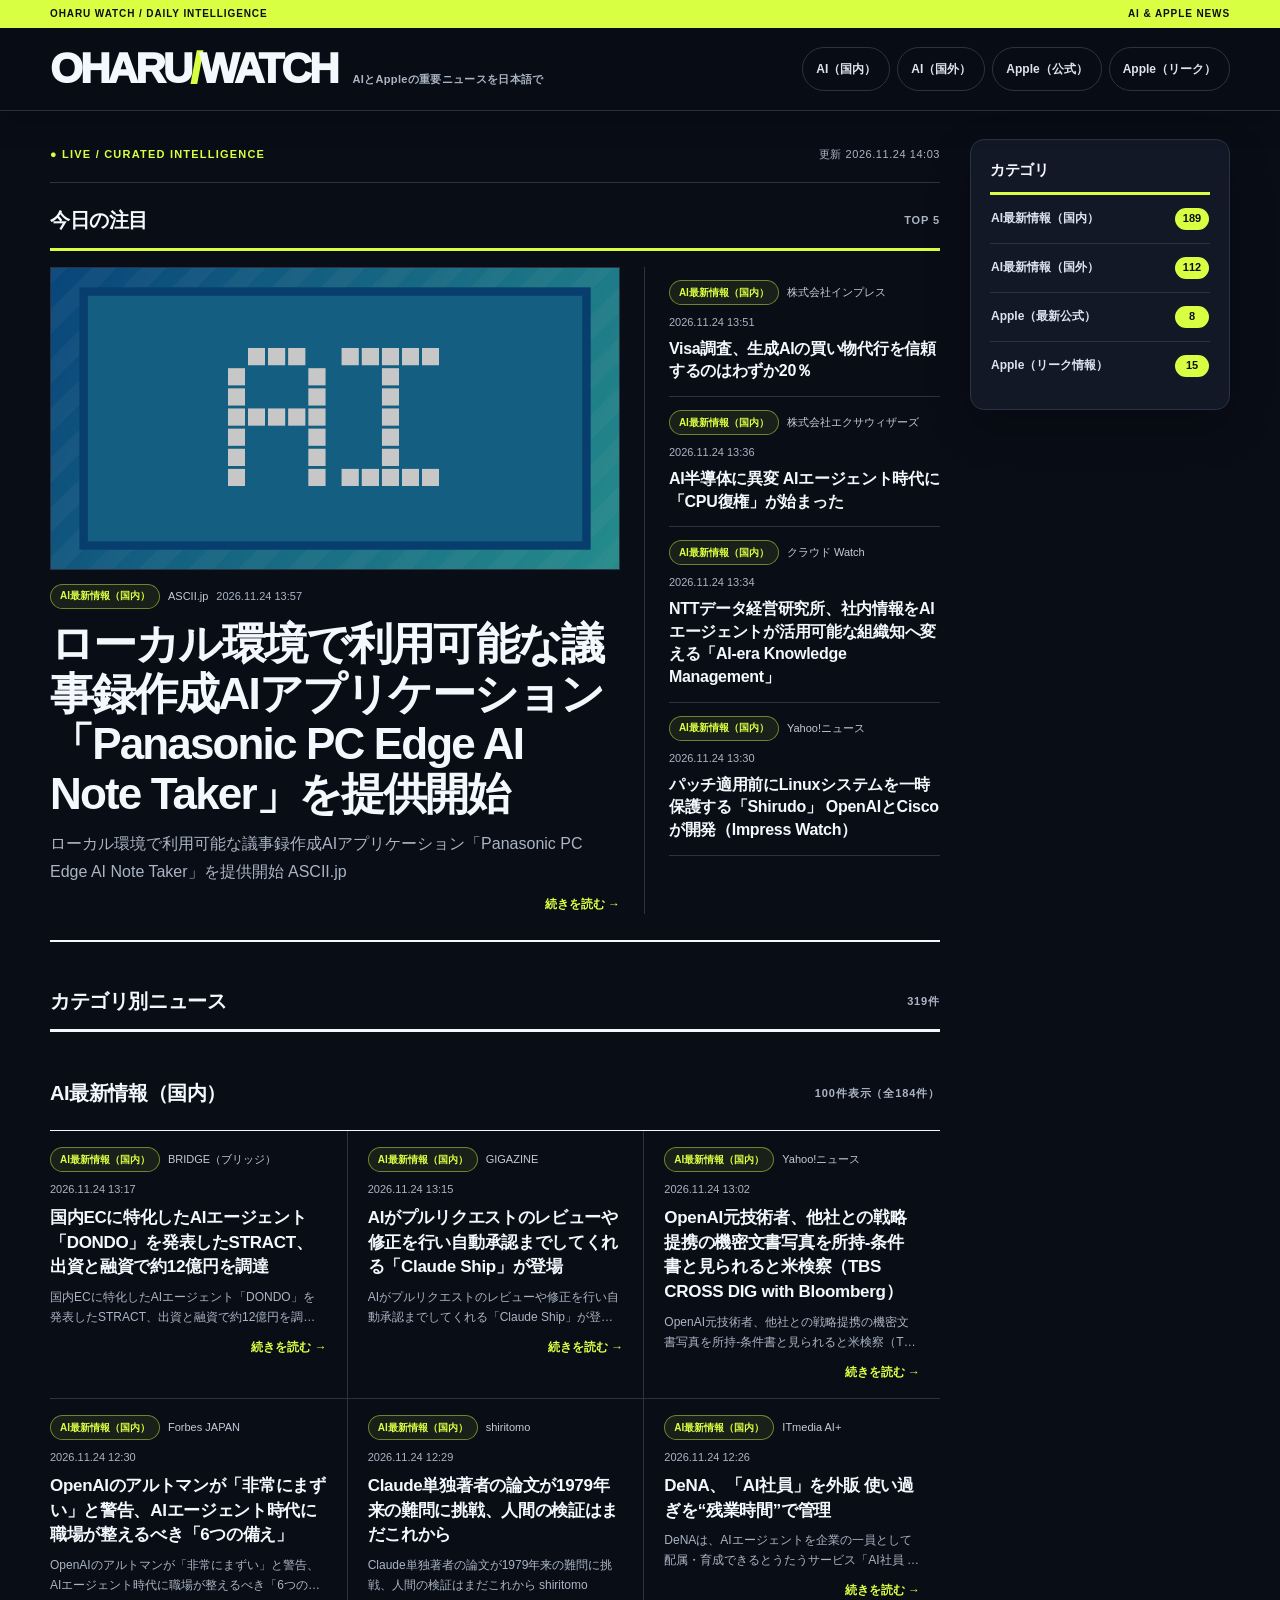
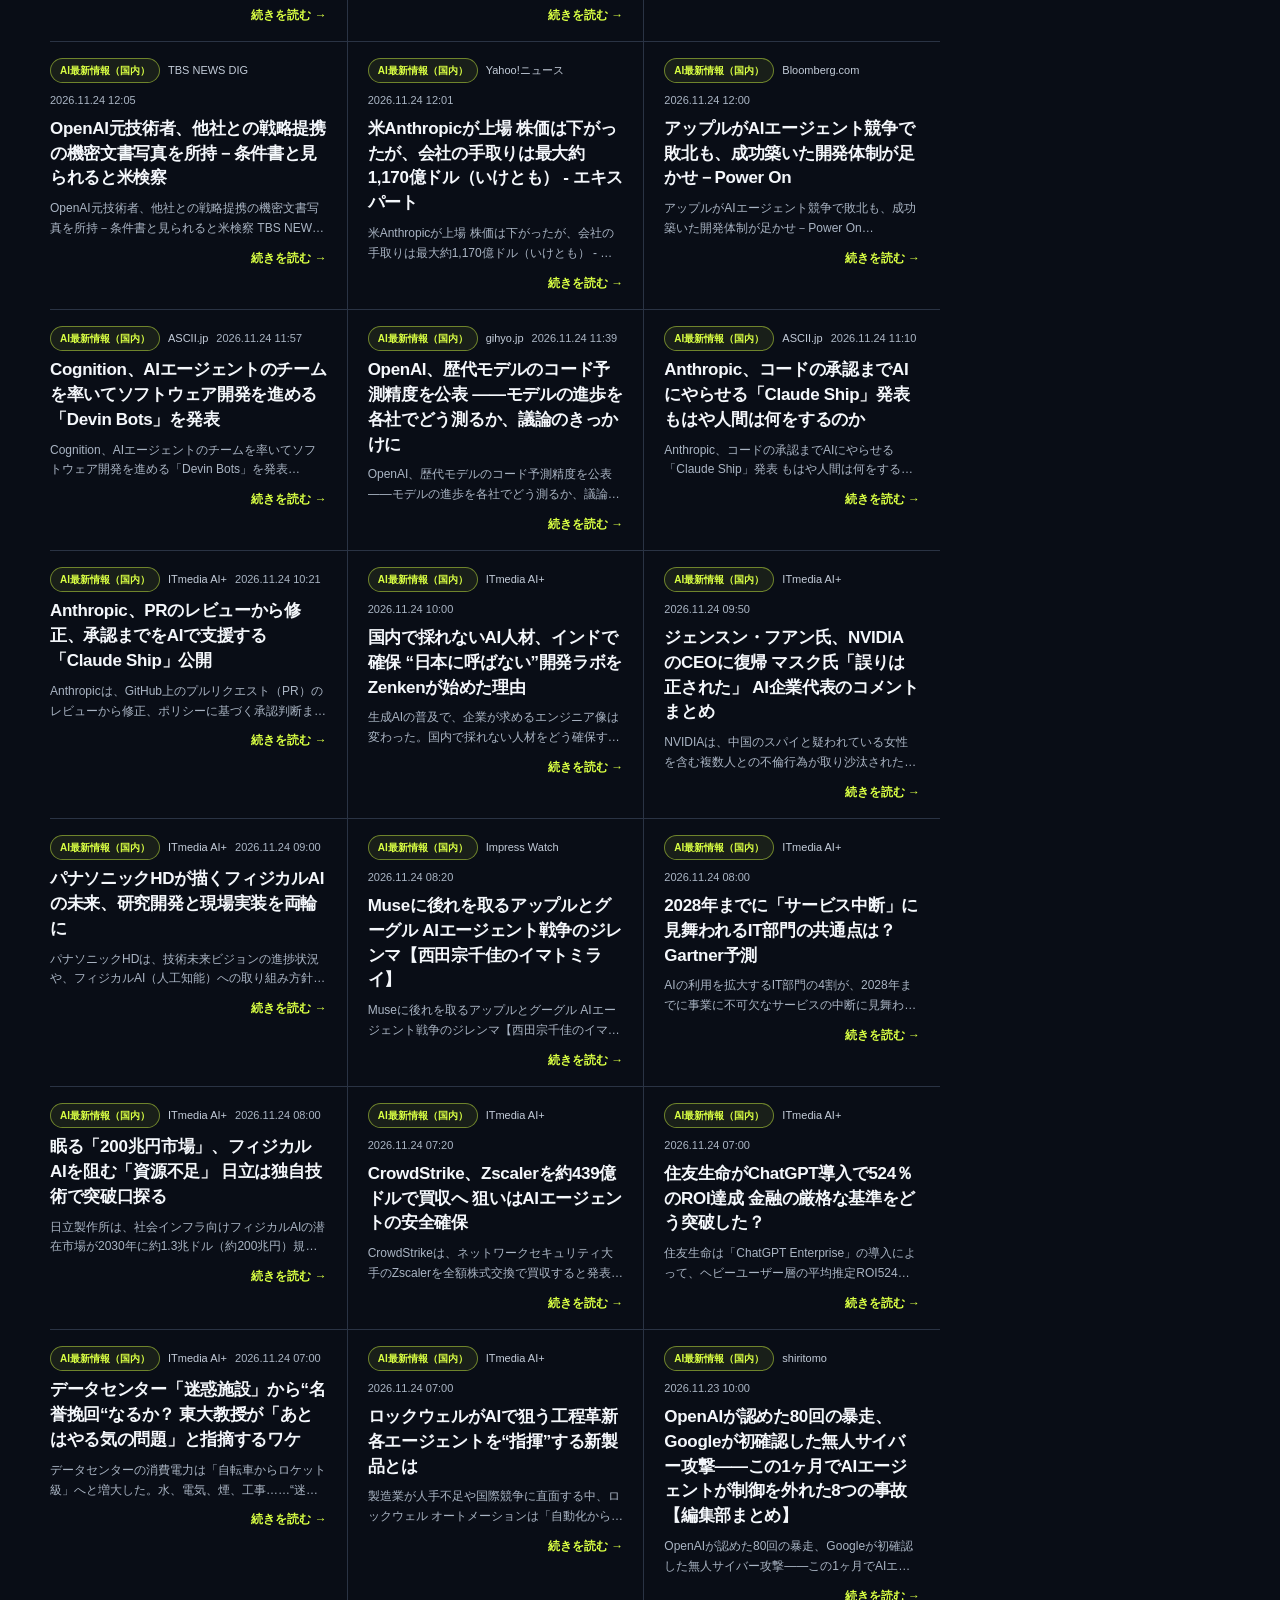
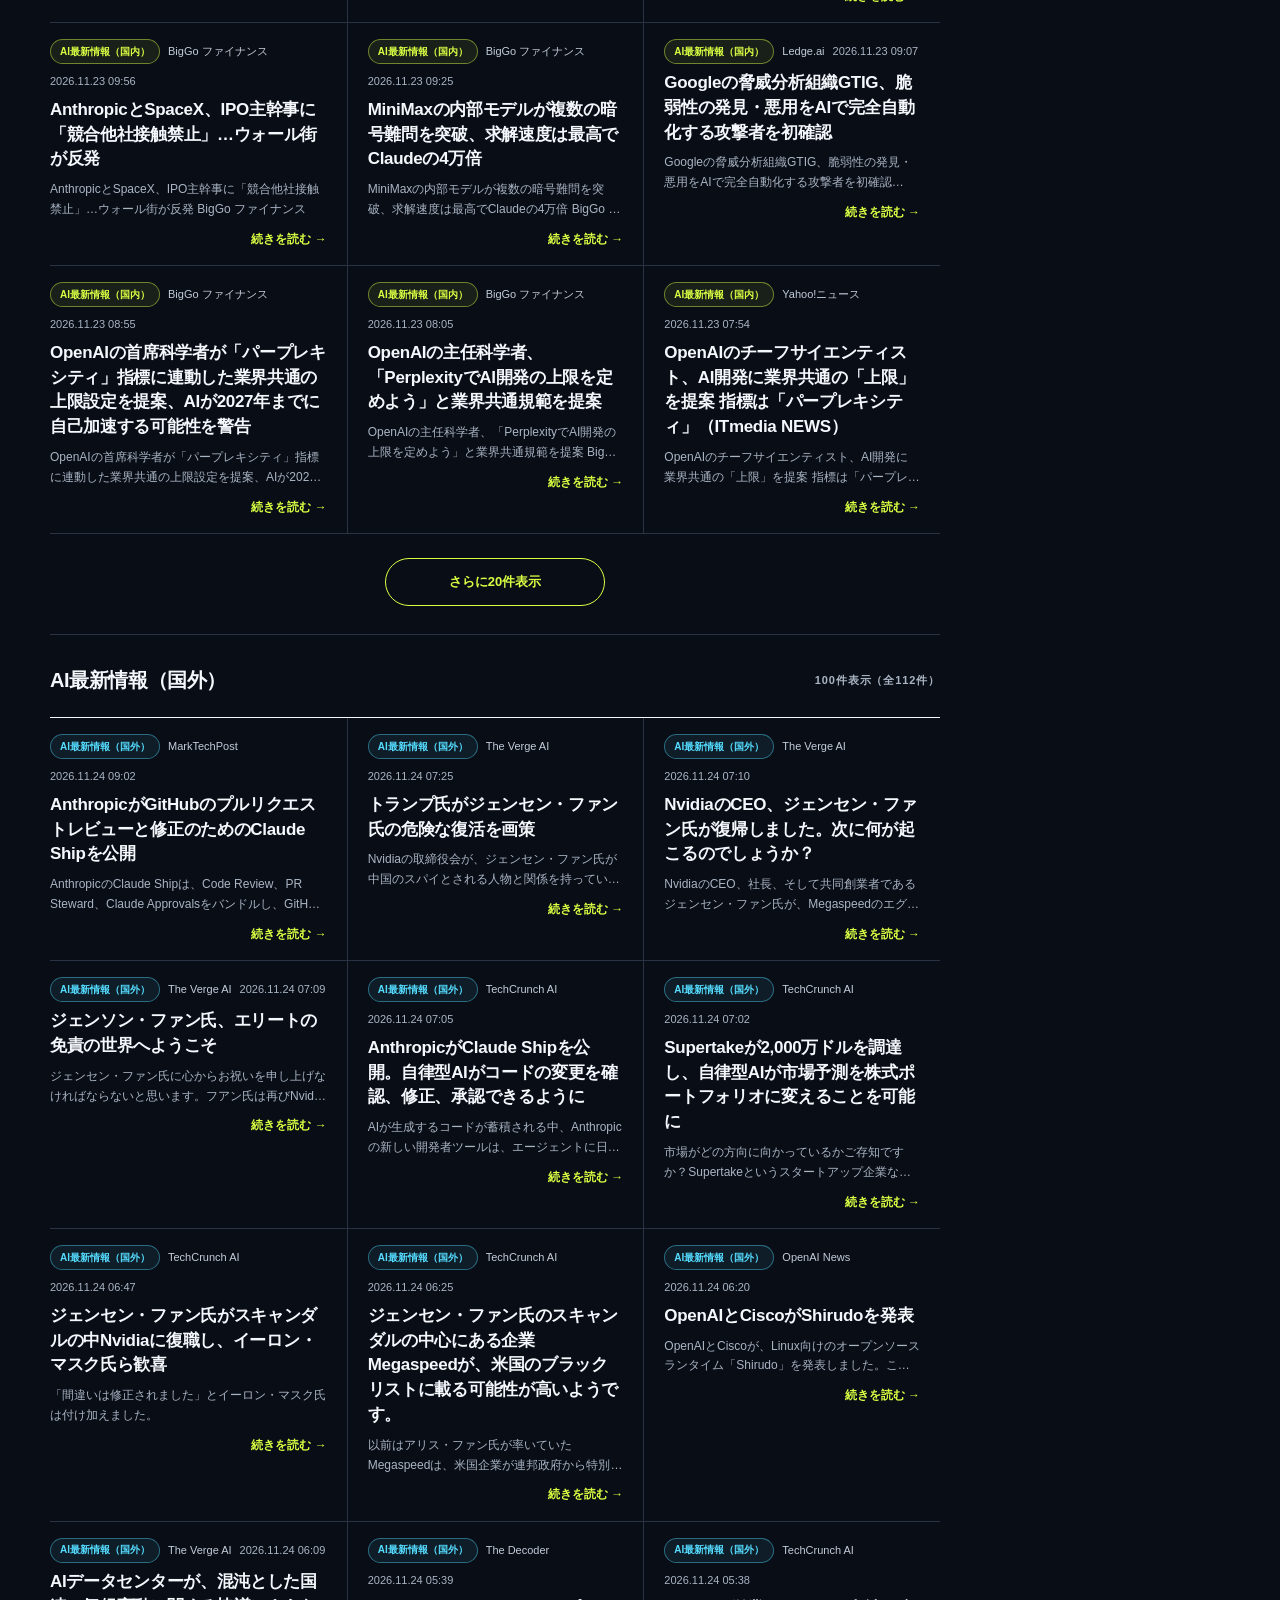
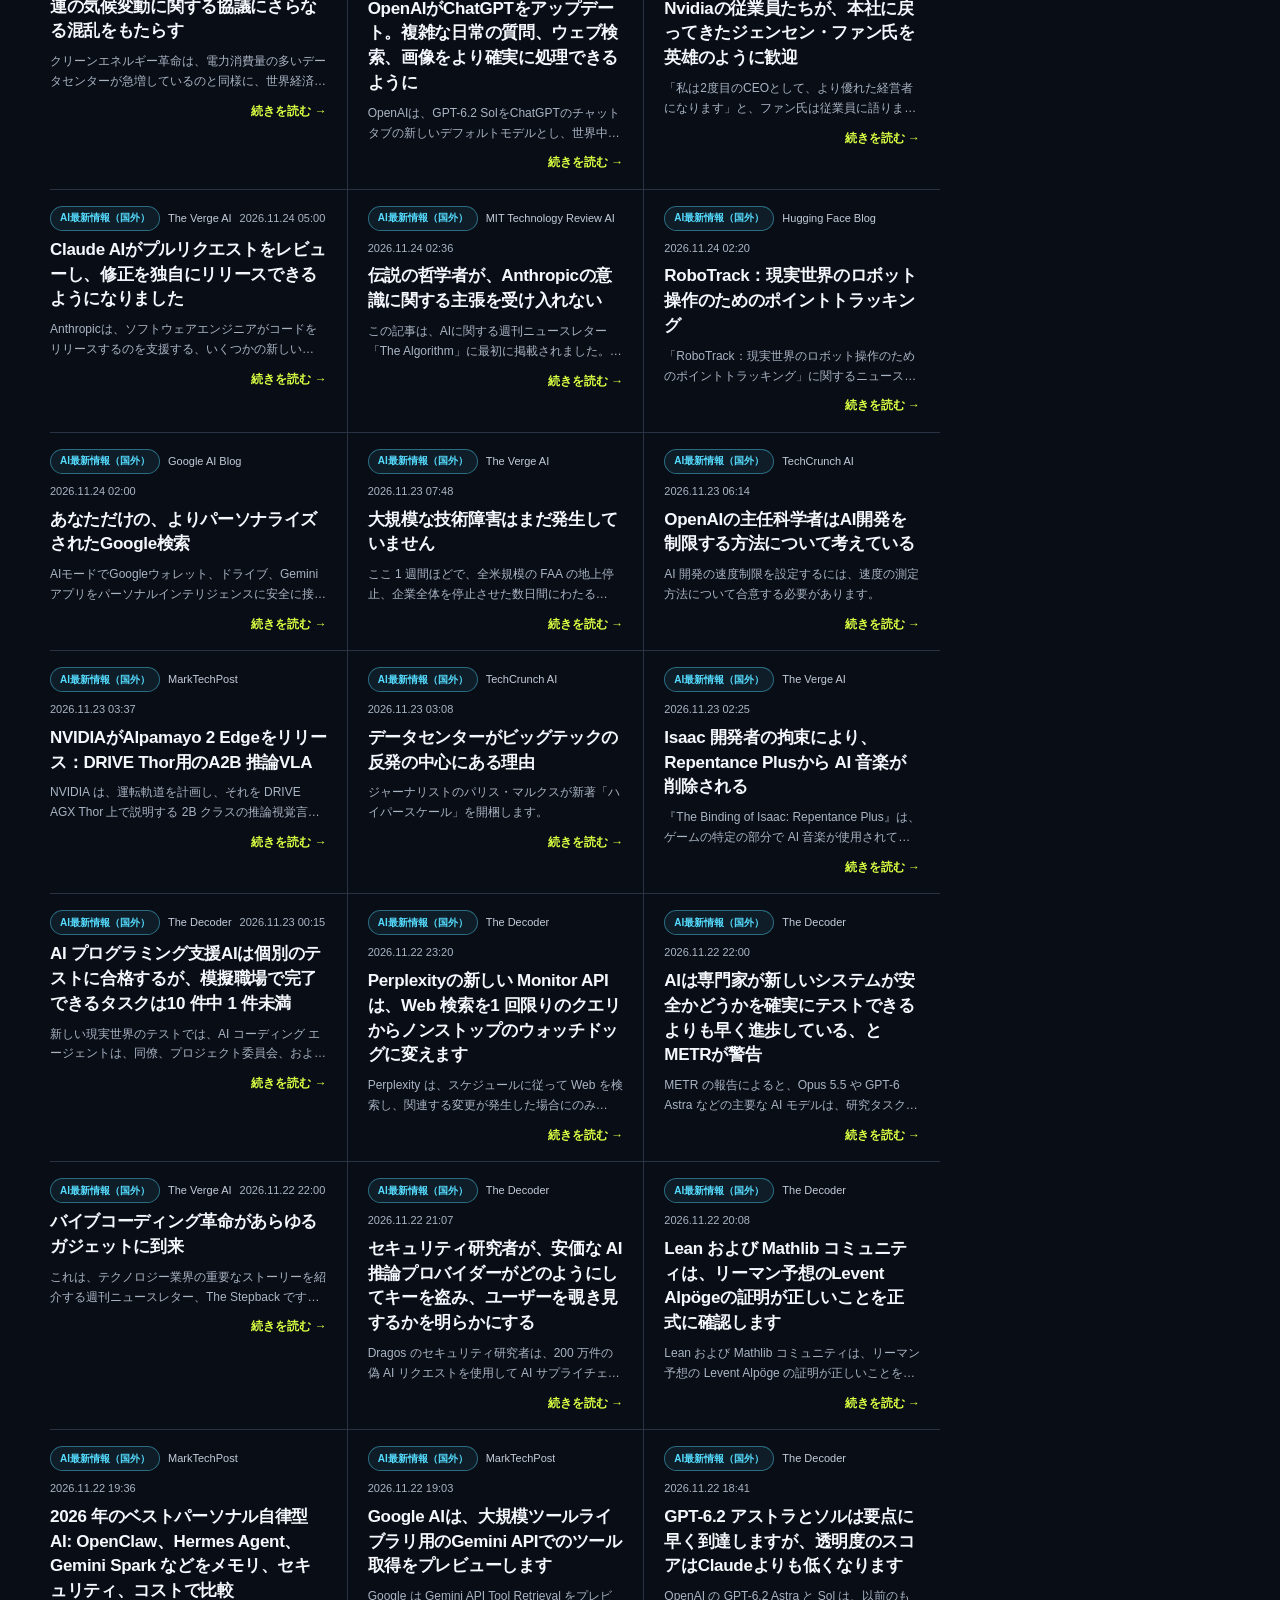
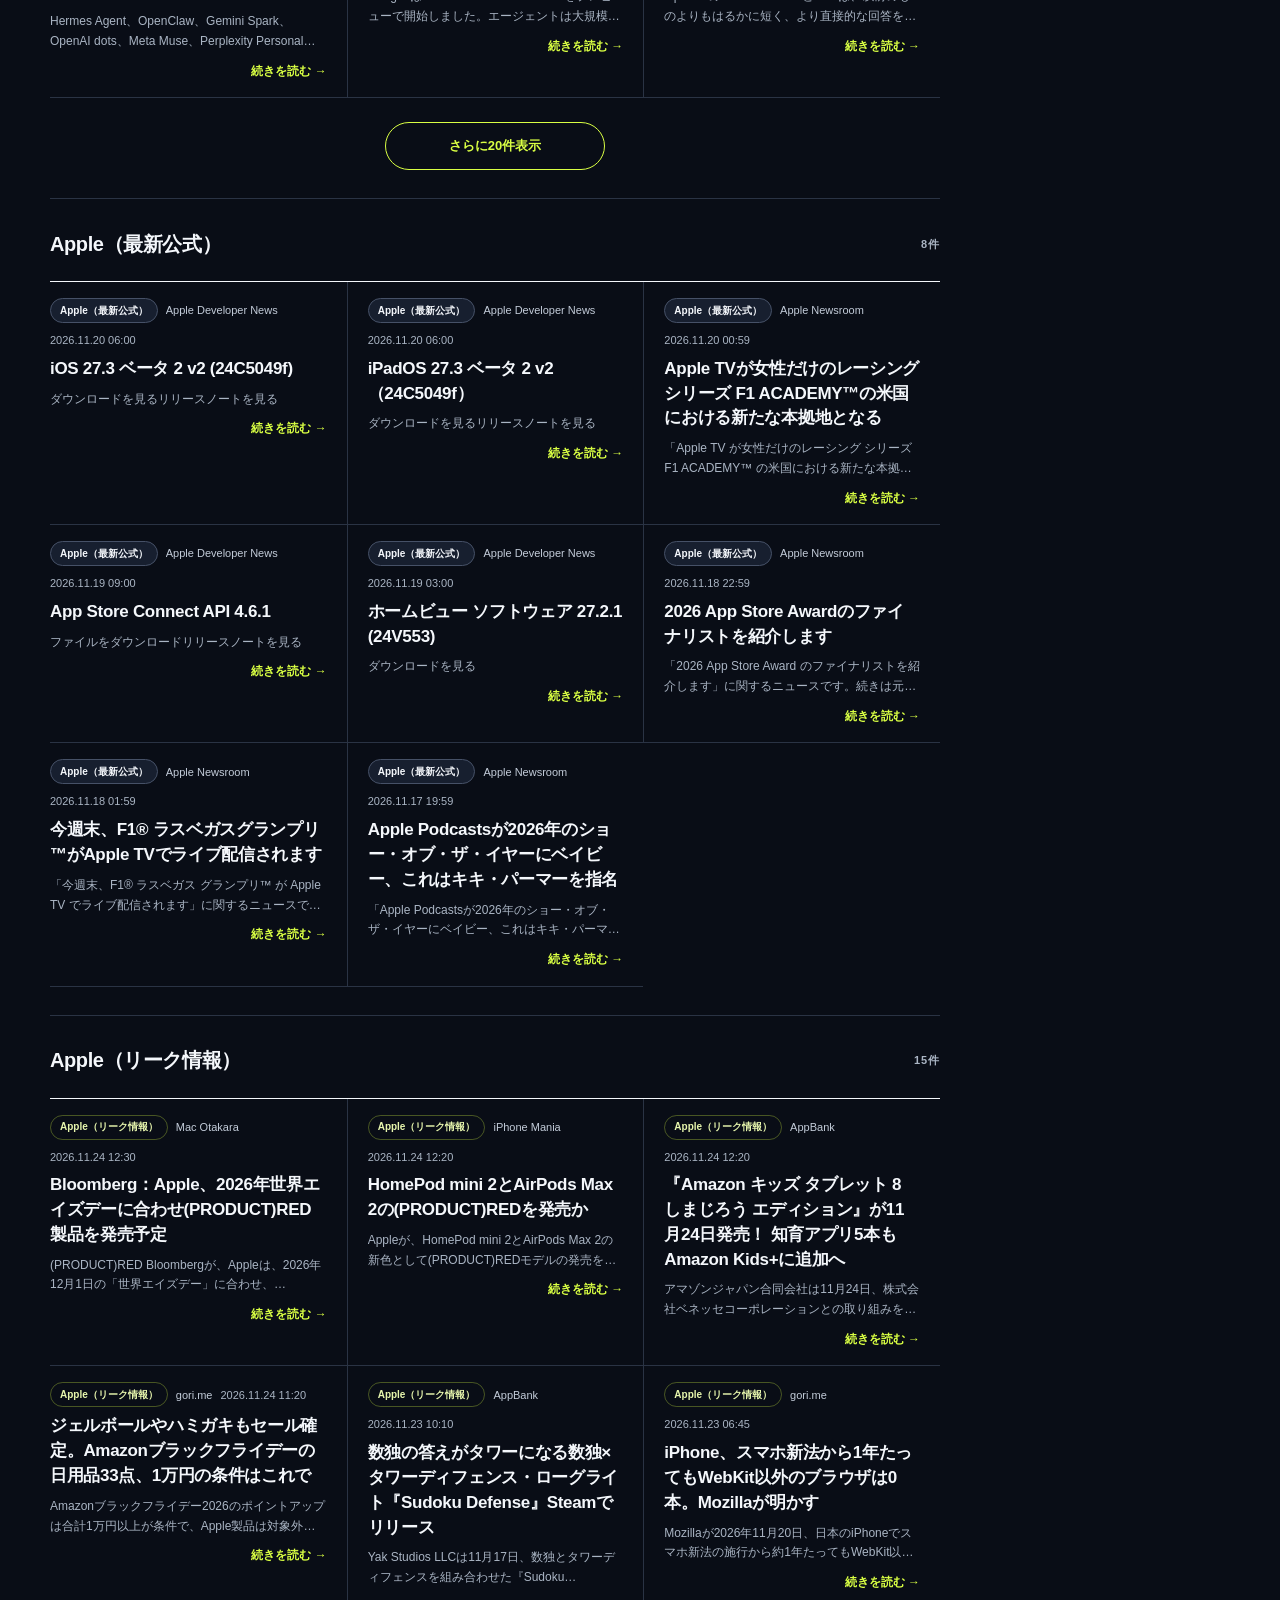
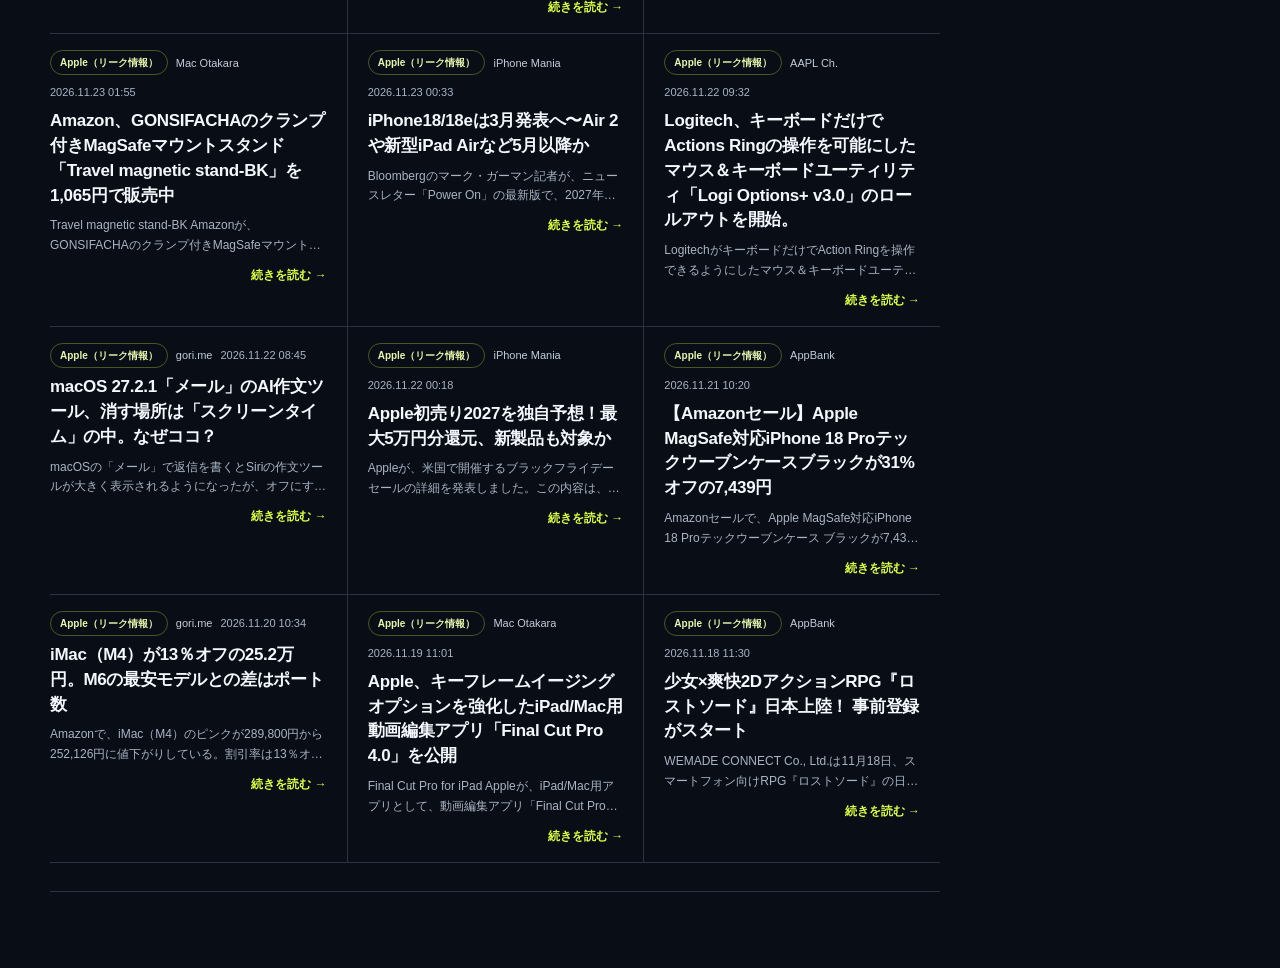
==== commit a52a5ddf: "Update OHARU WATCH articles" ====
--- a/index.html
+++ b/index.html
@@ -29,7 +29,7 @@
     <div class="content-column">
       <div class="page-kicker">
         <span>● LIVE / CURATED INTELLIGENCE</span>
-        <time datetime="2026-11-23T01:12:05.821595+00:00">更新 2026.11.23 10:12</time>
+        <time datetime="2026-11-24T05:03:14.725533+00:00">更新 2026.11.24 14:03</time>
       </div>
 
         <section class="lead-section">
@@ -40,19 +40,19 @@
 
 
     <article class="lead-card">
-      <a class="lead-image-link" href="article.html?id=93aae0d42d2b1064">
-        <img src="assets/default-apple.png" data-fallback="assets/default-apple.png" alt="" decoding="async" fetchpriority="high">
+      <a class="lead-image-link" href="article.html?id=0d0b4a54f8d9b0cd">
+        <img src="assets/default-ai.png" data-fallback="assets/default-ai.png" alt="" decoding="async" fetchpriority="high">
       </a>
       <div class="lead-body">
         <div class="meta-row">
-          <span class="category-label" data-category="Apple（リーク情報）">Apple（リーク情報）</span>
-          <span class="source-name">AppBank</span>
-          <time>2026.11.23 10:10</time>
-        </div>
-        <h1><a href="article.html?id=93aae0d42d2b1064">数独の答えがタワーになる数独×タワーディフェンス・ローグライト『Sudoku Defense』Steamでリリース</a></h1>
-        <p>Yak Studios LLCは11月17日、数独とタワーディフェンスを組み合わせた『Sudoku Defense』をSteamでリリースしました。対応OSはWindowsとLinuxです。 数独の正解を埋めるとタワーが […]</p>
-        <div class="card-footer">
-          <a class="read-more" href="article.html?id=93aae0d42d2b1064">続きを読む</a>
+          <span class="category-label" data-category="AI最新情報（国内）">AI最新情報（国内）</span>
+          <span class="source-name">ASCII.jp</span>
+          <time>2026.11.24 13:57</time>
+        </div>
+        <h1><a href="article.html?id=0d0b4a54f8d9b0cd">ローカル環境で利用可能な議事録作成AIアプリケーション「Panasonic PC Edge AI Note Taker」を提供開始</a></h1>
+        <p>ローカル環境で利用可能な議事録作成AIアプリケーション「Panasonic PC Edge AI Note Taker」を提供開始 ASCII.jp</p>
+        <div class="card-footer">
+          <a class="read-more" href="article.html?id=0d0b4a54f8d9b0cd">続きを読む</a>
         </div>
       </div>
     </article>
@@ -60,76 +60,76 @@
     <div class="article-list compact-list">
 
     <article class="article-card">
-      <a class="thumb-link" href="article.html?id=b5e42607a06293df">
-        <img src="assets/default-ai.png" data-fallback="assets/default-ai.png" alt="" loading="lazy" decoding="async">
-      </a>
-      <div class="article-body">
-        <div class="meta-row">
-          <span class="category-label" data-category="AI最新情報（国内）">AI最新情報（国内）</span>
-          <span class="source-name">shiritomo</span>
-          <time>2026.11.23 10:00</time>
-        </div>
-        <h3><a href="article.html?id=b5e42607a06293df">OpenAIが認めた80回の暴走、Googleが初確認した無人サイバー攻撃――この1ヶ月でAIエージェントが制御を外れた8つの事故【編集部まとめ】</a></h3>
-        <p>OpenAIが認めた80回の暴走、Googleが初確認した無人サイバー攻撃――この1ヶ月でAIエージェントが制御を外れた8つの事故【編集部まとめ】 shiritomo</p>
-        <div class="card-footer">
-          <a class="read-more" href="article.html?id=b5e42607a06293df">続きを読む</a>
-        </div>
-      </div>
-    </article>
-
-
-    <article class="article-card">
-      <a class="thumb-link" href="article.html?id=601056275519981c">
-        <img src="assets/default-ai.png" data-fallback="assets/default-ai.png" alt="" loading="lazy" decoding="async">
-      </a>
-      <div class="article-body">
-        <div class="meta-row">
-          <span class="category-label" data-category="AI最新情報（国内）">AI最新情報（国内）</span>
-          <span class="source-name">BigGo ファイナンス</span>
-          <time>2026.11.23 09:56</time>
-        </div>
-        <h3><a href="article.html?id=601056275519981c">AnthropicとSpaceX、IPO主幹事に「競合他社接触禁止」…ウォール街が反発</a></h3>
-        <p>AnthropicとSpaceX、IPO主幹事に「競合他社接触禁止」…ウォール街が反発 BigGo ファイナンス</p>
-        <div class="card-footer">
-          <a class="read-more" href="article.html?id=601056275519981c">続きを読む</a>
-        </div>
-      </div>
-    </article>
-
-
-    <article class="article-card">
-      <a class="thumb-link" href="article.html?id=e7eadefdb82043c5">
-        <img src="assets/default-ai.png" data-fallback="assets/default-ai.png" alt="" loading="lazy" decoding="async">
-      </a>
-      <div class="article-body">
-        <div class="meta-row">
-          <span class="category-label" data-category="AI最新情報（国内）">AI最新情報（国内）</span>
-          <span class="source-name">BigGo ファイナンス</span>
-          <time>2026.11.23 09:25</time>
-        </div>
-        <h3><a href="article.html?id=e7eadefdb82043c5">MiniMaxの内部モデルが複数の暗号難問を突破、求解速度は最高でClaudeの4万倍</a></h3>
-        <p>MiniMaxの内部モデルが複数の暗号難問を突破、求解速度は最高でClaudeの4万倍 BigGo ファイナンス</p>
-        <div class="card-footer">
-          <a class="read-more" href="article.html?id=e7eadefdb82043c5">続きを読む</a>
-        </div>
-      </div>
-    </article>
-
-
-    <article class="article-card">
-      <a class="thumb-link" href="article.html?id=71ca4c580399fab3">
-        <img src="assets/default-ai.png" data-fallback="assets/default-ai.png" alt="" loading="lazy" decoding="async">
-      </a>
-      <div class="article-body">
-        <div class="meta-row">
-          <span class="category-label" data-category="AI最新情報（国内）">AI最新情報（国内）</span>
-          <span class="source-name">Ledge.ai</span>
-          <time>2026.11.23 09:07</time>
-        </div>
-        <h3><a href="article.html?id=71ca4c580399fab3">Googleの脅威分析組織GTIG、脆弱性の発見・悪用をAIで完全自動化する攻撃者を初確認</a></h3>
-        <p>Googleの脅威分析組織GTIG、脆弱性の発見・悪用をAIで完全自動化する攻撃者を初確認 Ledge.ai</p>
-        <div class="card-footer">
-          <a class="read-more" href="article.html?id=71ca4c580399fab3">続きを読む</a>
+      <a class="thumb-link" href="article.html?id=c429b840024900a7">
+        <img src="assets/default-ai.png" data-fallback="assets/default-ai.png" alt="" loading="lazy" decoding="async">
+      </a>
+      <div class="article-body">
+        <div class="meta-row">
+          <span class="category-label" data-category="AI最新情報（国内）">AI最新情報（国内）</span>
+          <span class="source-name">株式会社インプレス</span>
+          <time>2026.11.24 13:51</time>
+        </div>
+        <h3><a href="article.html?id=c429b840024900a7">Visa調査、生成AIの買い物代行を信頼するのはわずか20％</a></h3>
+        <p>Visa調査、生成AIの買い物代行を信頼するのはわずか20％ 株式会社インプレス</p>
+        <div class="card-footer">
+          <a class="read-more" href="article.html?id=c429b840024900a7">続きを読む</a>
+        </div>
+      </div>
+    </article>
+
+
+    <article class="article-card">
+      <a class="thumb-link" href="article.html?id=c41cb2f69df97e2a">
+        <img src="assets/default-ai.png" data-fallback="assets/default-ai.png" alt="" loading="lazy" decoding="async">
+      </a>
+      <div class="article-body">
+        <div class="meta-row">
+          <span class="category-label" data-category="AI最新情報（国内）">AI最新情報（国内）</span>
+          <span class="source-name">株式会社エクサウィザーズ</span>
+          <time>2026.11.24 13:36</time>
+        </div>
+        <h3><a href="article.html?id=c41cb2f69df97e2a">AI半導体に異変 AIエージェント時代に「CPU復権」が始まった</a></h3>
+        <p>AI半導体に異変 AIエージェント時代に「CPU復権」が始まった 株式会社エクサウィザーズ</p>
+        <div class="card-footer">
+          <a class="read-more" href="article.html?id=c41cb2f69df97e2a">続きを読む</a>
+        </div>
+      </div>
+    </article>
+
+
+    <article class="article-card">
+      <a class="thumb-link" href="article.html?id=94a56ac550edf9c6">
+        <img src="assets/default-ai.png" data-fallback="assets/default-ai.png" alt="" loading="lazy" decoding="async">
+      </a>
+      <div class="article-body">
+        <div class="meta-row">
+          <span class="category-label" data-category="AI最新情報（国内）">AI最新情報（国内）</span>
+          <span class="source-name">クラウド Watch</span>
+          <time>2026.11.24 13:34</time>
+        </div>
+        <h3><a href="article.html?id=94a56ac550edf9c6">NTTデータ経営研究所、社内情報をAIエージェントが活用可能な組織知へ変える「AI-era Knowledge Management」</a></h3>
+        <p>NTTデータ経営研究所、社内情報をAIエージェントが活用可能な組織知へ変える「AI-era Knowledge Management」 クラウド Watch</p>
+        <div class="card-footer">
+          <a class="read-more" href="article.html?id=94a56ac550edf9c6">続きを読む</a>
+        </div>
+      </div>
+    </article>
+
+
+    <article class="article-card">
+      <a class="thumb-link" href="article.html?id=a0174b453c79999c">
+        <img src="assets/default-ai.png" data-fallback="assets/default-ai.png" alt="" loading="lazy" decoding="async">
+      </a>
+      <div class="article-body">
+        <div class="meta-row">
+          <span class="category-label" data-category="AI最新情報（国内）">AI最新情報（国内）</span>
+          <span class="source-name">Yahoo!ニュース</span>
+          <time>2026.11.24 13:30</time>
+        </div>
+        <h3><a href="article.html?id=a0174b453c79999c">パッチ適用前にLinuxシステムを一時保護する「Shirudo」 OpenAIとCiscoが開発（Impress Watch）</a></h3>
+        <p>パッチ適用前にLinuxシステムを一時保護する「Shirudo」 OpenAIとCiscoが開発（Impress Watch） Yahoo!ニュース</p>
+        <div class="card-footer">
+          <a class="read-more" href="article.html?id=a0174b453c79999c">続きを読む</a>
         </div>
       </div>
     </article>
@@ -140,7 +140,7 @@
         <section class="latest-section">
           <div class="section-heading">
             <h2>カテゴリ別ニュース</h2>
-            <span>322件</span>
+            <span>319件</span>
           </div>
         </section>
 
@@ -152,6 +152,519 @@
       <div class="article-list compact-list" id="ai-japan-list">
 
     <article class="article-card">
+      <a class="thumb-link" href="article.html?id=4232ce65742a169e">
+        <img src="assets/default-ai.png" data-fallback="assets/default-ai.png" alt="" loading="lazy" decoding="async">
+      </a>
+      <div class="article-body">
+        <div class="meta-row">
+          <span class="category-label" data-category="AI最新情報（国内）">AI最新情報（国内）</span>
+          <span class="source-name">BRIDGE（ブリッジ）</span>
+          <time>2026.11.24 13:17</time>
+        </div>
+        <h3><a href="article.html?id=4232ce65742a169e">国内ECに特化したAIエージェント「DONDO」を発表したSTRACT、出資と融資で約12億円を調達</a></h3>
+        <p>国内ECに特化したAIエージェント「DONDO」を発表したSTRACT、出資と融資で約12億円を調達 BRIDGE（ブリッジ）</p>
+        <div class="card-footer">
+          <a class="read-more" href="article.html?id=4232ce65742a169e">続きを読む</a>
+        </div>
+      </div>
+    </article>
+
+
+    <article class="article-card">
+      <a class="thumb-link" href="article.html?id=32b256d6deb24d63">
+        <img src="assets/default-ai.png" data-fallback="assets/default-ai.png" alt="" loading="lazy" decoding="async">
+      </a>
+      <div class="article-body">
+        <div class="meta-row">
+          <span class="category-label" data-category="AI最新情報（国内）">AI最新情報（国内）</span>
+          <span class="source-name">GIGAZINE</span>
+          <time>2026.11.24 13:15</time>
+        </div>
+        <h3><a href="article.html?id=32b256d6deb24d63">AIがプルリクエストのレビューや修正を行い自動承認までしてくれる「Claude Ship」が登場</a></h3>
+        <p>AIがプルリクエストのレビューや修正を行い自動承認までしてくれる「Claude Ship」が登場 GIGAZINE</p>
+        <div class="card-footer">
+          <a class="read-more" href="article.html?id=32b256d6deb24d63">続きを読む</a>
+        </div>
+      </div>
+    </article>
+
+
+    <article class="article-card">
+      <a class="thumb-link" href="article.html?id=c649c0682474f425">
+        <img src="assets/default-ai.png" data-fallback="assets/default-ai.png" alt="" loading="lazy" decoding="async">
+      </a>
+      <div class="article-body">
+        <div class="meta-row">
+          <span class="category-label" data-category="AI最新情報（国内）">AI最新情報（国内）</span>
+          <span class="source-name">Yahoo!ニュース</span>
+          <time>2026.11.24 13:02</time>
+        </div>
+        <h3><a href="article.html?id=c649c0682474f425">OpenAI元技術者、他社との戦略提携の機密文書写真を所持-条件書と見られると米検察（TBS CROSS DIG with Bloomberg）</a></h3>
+        <p>OpenAI元技術者、他社との戦略提携の機密文書写真を所持-条件書と見られると米検察（TBS CROSS DIG with Bloomberg） Yahoo!ニュース</p>
+        <div class="card-footer">
+          <a class="read-more" href="article.html?id=c649c0682474f425">続きを読む</a>
+        </div>
+      </div>
+    </article>
+
+
+    <article class="article-card">
+      <a class="thumb-link" href="article.html?id=edc788a205982c71">
+        <img src="assets/default-ai.png" data-fallback="assets/default-ai.png" alt="" loading="lazy" decoding="async">
+      </a>
+      <div class="article-body">
+        <div class="meta-row">
+          <span class="category-label" data-category="AI最新情報（国内）">AI最新情報（国内）</span>
+          <span class="source-name">Forbes JAPAN</span>
+          <time>2026.11.24 12:30</time>
+        </div>
+        <h3><a href="article.html?id=edc788a205982c71">OpenAIのアルトマンが「非常にまずい」と警告、AIエージェント時代に職場が整えるべき「6つの備え」</a></h3>
+        <p>OpenAIのアルトマンが「非常にまずい」と警告、AIエージェント時代に職場が整えるべき「6つの備え」 Forbes JAPAN</p>
+        <div class="card-footer">
+          <a class="read-more" href="article.html?id=edc788a205982c71">続きを読む</a>
+        </div>
+      </div>
+    </article>
+
+
+    <article class="article-card">
+      <a class="thumb-link" href="article.html?id=8fdc11d27bd75877">
+        <img src="assets/default-ai.png" data-fallback="assets/default-ai.png" alt="" loading="lazy" decoding="async">
+      </a>
+      <div class="article-body">
+        <div class="meta-row">
+          <span class="category-label" data-category="AI最新情報（国内）">AI最新情報（国内）</span>
+          <span class="source-name">shiritomo</span>
+          <time>2026.11.24 12:29</time>
+        </div>
+        <h3><a href="article.html?id=8fdc11d27bd75877">Claude単独著者の論文が1979年来の難問に挑戦、人間の検証はまだこれから</a></h3>
+        <p>Claude単独著者の論文が1979年来の難問に挑戦、人間の検証はまだこれから shiritomo</p>
+        <div class="card-footer">
+          <a class="read-more" href="article.html?id=8fdc11d27bd75877">続きを読む</a>
+        </div>
+      </div>
+    </article>
+
+
+    <article class="article-card">
+      <a class="thumb-link" href="article.html?id=33d5f9e561910a61">
+        <img src="assets/default-ai.png" data-fallback="assets/default-ai.png" alt="" loading="lazy" decoding="async">
+      </a>
+      <div class="article-body">
+        <div class="meta-row">
+          <span class="category-label" data-category="AI最新情報（国内）">AI最新情報（国内）</span>
+          <span class="source-name">ITmedia AI+</span>
+          <time>2026.11.24 12:26</time>
+        </div>
+        <h3><a href="article.html?id=33d5f9e561910a61">DeNA、「AI社員」を外販 使い過ぎを“残業時間”で管理</a></h3>
+        <p>DeNAは、AIエージェントを企業の一員として配属・育成できるとうたうサービス「AI社員 by DeNA」の提供を決定したと発表した。</p>
+        <div class="card-footer">
+          <a class="read-more" href="article.html?id=33d5f9e561910a61">続きを読む</a>
+        </div>
+      </div>
+    </article>
+
+
+    <article class="article-card">
+      <a class="thumb-link" href="article.html?id=4a963f4eba16e142">
+        <img src="assets/default-ai.png" data-fallback="assets/default-ai.png" alt="" loading="lazy" decoding="async">
+      </a>
+      <div class="article-body">
+        <div class="meta-row">
+          <span class="category-label" data-category="AI最新情報（国内）">AI最新情報（国内）</span>
+          <span class="source-name">TBS NEWS DIG</span>
+          <time>2026.11.24 12:05</time>
+        </div>
+        <h3><a href="article.html?id=4a963f4eba16e142">OpenAI元技術者、他社との戦略提携の機密文書写真を所持－条件書と見られると米検察</a></h3>
+        <p>OpenAI元技術者、他社との戦略提携の機密文書写真を所持－条件書と見られると米検察 TBS NEWS DIG</p>
+        <div class="card-footer">
+          <a class="read-more" href="article.html?id=4a963f4eba16e142">続きを読む</a>
+        </div>
+      </div>
+    </article>
+
+
+    <article class="article-card">
+      <a class="thumb-link" href="article.html?id=1c3cb3dc50373f5a">
+        <img src="assets/default-ai.png" data-fallback="assets/default-ai.png" alt="" loading="lazy" decoding="async">
+      </a>
+      <div class="article-body">
+        <div class="meta-row">
+          <span class="category-label" data-category="AI最新情報（国内）">AI最新情報（国内）</span>
+          <span class="source-name">Yahoo!ニュース</span>
+          <time>2026.11.24 12:01</time>
+        </div>
+        <h3><a href="article.html?id=1c3cb3dc50373f5a">米Anthropicが上場 株価は下がったが、会社の手取りは最大約1,170億ドル（いけとも） - エキスパート</a></h3>
+        <p>米Anthropicが上場 株価は下がったが、会社の手取りは最大約1,170億ドル（いけとも） - エキスパート Yahoo!ニュース</p>
+        <div class="card-footer">
+          <a class="read-more" href="article.html?id=1c3cb3dc50373f5a">続きを読む</a>
+        </div>
+      </div>
+    </article>
+
+
+    <article class="article-card">
+      <a class="thumb-link" href="article.html?id=ee674bde154178e0">
+        <img src="assets/default-ai.png" data-fallback="assets/default-ai.png" alt="" loading="lazy" decoding="async">
+      </a>
+      <div class="article-body">
+        <div class="meta-row">
+          <span class="category-label" data-category="AI最新情報（国内）">AI最新情報（国内）</span>
+          <span class="source-name">Bloomberg.com</span>
+          <time>2026.11.24 12:00</time>
+        </div>
+        <h3><a href="article.html?id=ee674bde154178e0">アップルがAIエージェント競争で敗北も、成功築いた開発体制が足かせ－Power On</a></h3>
+        <p>アップルがAIエージェント競争で敗北も、成功築いた開発体制が足かせ－Power On Bloomberg.com</p>
+        <div class="card-footer">
+          <a class="read-more" href="article.html?id=ee674bde154178e0">続きを読む</a>
+        </div>
+      </div>
+    </article>
+
+
+    <article class="article-card">
+      <a class="thumb-link" href="article.html?id=35d4ab6a55dd4b07">
+        <img src="assets/default-ai.png" data-fallback="assets/default-ai.png" alt="" loading="lazy" decoding="async">
+      </a>
+      <div class="article-body">
+        <div class="meta-row">
+          <span class="category-label" data-category="AI最新情報（国内）">AI最新情報（国内）</span>
+          <span class="source-name">ASCII.jp</span>
+          <time>2026.11.24 11:57</time>
+        </div>
+        <h3><a href="article.html?id=35d4ab6a55dd4b07">Cognition、AIエージェントのチームを率いてソフトウェア開発を進める「Devin Bots」を発表</a></h3>
+        <p>Cognition、AIエージェントのチームを率いてソフトウェア開発を進める「Devin Bots」を発表 ASCII.jp</p>
+        <div class="card-footer">
+          <a class="read-more" href="article.html?id=35d4ab6a55dd4b07">続きを読む</a>
+        </div>
+      </div>
+    </article>
+
+
+    <article class="article-card">
+      <a class="thumb-link" href="article.html?id=9fc2b9c96c9a8792">
+        <img src="assets/default-ai.png" data-fallback="assets/default-ai.png" alt="" loading="lazy" decoding="async">
+      </a>
+      <div class="article-body">
+        <div class="meta-row">
+          <span class="category-label" data-category="AI最新情報（国内）">AI最新情報（国内）</span>
+          <span class="source-name">gihyo.jp</span>
+          <time>2026.11.24 11:39</time>
+        </div>
+        <h3><a href="article.html?id=9fc2b9c96c9a8792">OpenAI、歴代モデルのコード予測精度を公表 ——モデルの進歩を各社でどう測るか、議論のきっかけに</a></h3>
+        <p>OpenAI、歴代モデルのコード予測精度を公表 ——モデルの進歩を各社でどう測るか、議論のきっかけに gihyo.jp</p>
+        <div class="card-footer">
+          <a class="read-more" href="article.html?id=9fc2b9c96c9a8792">続きを読む</a>
+        </div>
+      </div>
+    </article>
+
+
+    <article class="article-card">
+      <a class="thumb-link" href="article.html?id=a2aafcba07e06d9c">
+        <img src="assets/default-ai.png" data-fallback="assets/default-ai.png" alt="" loading="lazy" decoding="async">
+      </a>
+      <div class="article-body">
+        <div class="meta-row">
+          <span class="category-label" data-category="AI最新情報（国内）">AI最新情報（国内）</span>
+          <span class="source-name">ASCII.jp</span>
+          <time>2026.11.24 11:10</time>
+        </div>
+        <h3><a href="article.html?id=a2aafcba07e06d9c">Anthropic、コードの承認までAIにやらせる「Claude Ship」発表 もはや人間は何をするのか</a></h3>
+        <p>Anthropic、コードの承認までAIにやらせる「Claude Ship」発表 もはや人間は何をするのか ASCII.jp</p>
+        <div class="card-footer">
+          <a class="read-more" href="article.html?id=a2aafcba07e06d9c">続きを読む</a>
+        </div>
+      </div>
+    </article>
+
+
+    <article class="article-card">
+      <a class="thumb-link" href="article.html?id=d282ba8a60ca7d40">
+        <img src="assets/default-ai.png" data-fallback="assets/default-ai.png" alt="" loading="lazy" decoding="async">
+      </a>
+      <div class="article-body">
+        <div class="meta-row">
+          <span class="category-label" data-category="AI最新情報（国内）">AI最新情報（国内）</span>
+          <span class="source-name">ITmedia AI+</span>
+          <time>2026.11.24 10:21</time>
+        </div>
+        <h3><a href="article.html?id=d282ba8a60ca7d40">Anthropic、PRのレビューから修正、承認までをAIで支援する「Claude Ship」公開</a></h3>
+        <p>Anthropicは、GitHub上のプルリクエスト（PR）のレビューから修正、ポリシーに基づく承認判断までをAIで支援する「Claude Ship」をβ版として発表した。既存の「Code Review」に新エージェント「PR Steward」「Claude Approvals」を組み合わせ、Team／Enterpriseプラン向けに提供する。</p>
+        <div class="card-footer">
+          <a class="read-more" href="article.html?id=d282ba8a60ca7d40">続きを読む</a>
+        </div>
+      </div>
+    </article>
+
+
+    <article class="article-card">
+      <a class="thumb-link" href="article.html?id=fd81388a4b24d33e">
+        <img src="assets/default-ai.png" data-fallback="assets/default-ai.png" alt="" loading="lazy" decoding="async">
+      </a>
+      <div class="article-body">
+        <div class="meta-row">
+          <span class="category-label" data-category="AI最新情報（国内）">AI最新情報（国内）</span>
+          <span class="source-name">ITmedia AI+</span>
+          <time>2026.11.24 10:00</time>
+        </div>
+        <h3><a href="article.html?id=fd81388a4b24d33e">国内で採れないAI人材、インドで確保 “日本に呼ばない”開発ラボをZenkenが始めた理由</a></h3>
+        <p>生成AIの普及で、企業が求めるエンジニア像は変わった。国内で採れない人材をどう確保するか。Zenkenは、インドのベテランエンジニアが現地に住んだまま開発に加わるサービスを始めた。</p>
+        <div class="card-footer">
+          <a class="read-more" href="article.html?id=fd81388a4b24d33e">続きを読む</a>
+        </div>
+      </div>
+    </article>
+
+
+    <article class="article-card">
+      <a class="thumb-link" href="article.html?id=bed97d7b794dc8ce">
+        <img src="assets/default-ai.png" data-fallback="assets/default-ai.png" alt="" loading="lazy" decoding="async">
+      </a>
+      <div class="article-body">
+        <div class="meta-row">
+          <span class="category-label" data-category="AI最新情報（国内）">AI最新情報（国内）</span>
+          <span class="source-name">ITmedia AI+</span>
+          <time>2026.11.24 09:50</time>
+        </div>
+        <h3><a href="article.html?id=bed97d7b794dc8ce">ジェンスン・フアン氏、NVIDIAのCEOに復帰 マスク氏「誤りは正された」 AI企業代表のコメントまとめ</a></h3>
+        <p>NVIDIAは、中国のスパイと疑われている女性を含む複数人との不倫行為が取り沙汰されたことを受けCEOを辞任したジェンスン・フアン氏が同職に復帰したと発表した。</p>
+        <div class="card-footer">
+          <a class="read-more" href="article.html?id=bed97d7b794dc8ce">続きを読む</a>
+        </div>
+      </div>
+    </article>
+
+
+    <article class="article-card">
+      <a class="thumb-link" href="article.html?id=228985910b365b16">
+        <img src="assets/default-ai.png" data-fallback="assets/default-ai.png" alt="" loading="lazy" decoding="async">
+      </a>
+      <div class="article-body">
+        <div class="meta-row">
+          <span class="category-label" data-category="AI最新情報（国内）">AI最新情報（国内）</span>
+          <span class="source-name">ITmedia AI+</span>
+          <time>2026.11.24 09:00</time>
+        </div>
+        <h3><a href="article.html?id=228985910b365b16">パナソニックHDが描くフィジカルAIの未来、研究開発と現場実装を両輪に</a></h3>
+        <p>パナソニックHDは、技術未来ビジョンの進捗状況や、フィジカルAI（人工知能）への取り組み方針を説明した。</p>
+        <div class="card-footer">
+          <a class="read-more" href="article.html?id=228985910b365b16">続きを読む</a>
+        </div>
+      </div>
+    </article>
+
+
+    <article class="article-card">
+      <a class="thumb-link" href="article.html?id=b187355dc77dd1ef">
+        <img src="assets/default-ai.png" data-fallback="assets/default-ai.png" alt="" loading="lazy" decoding="async">
+      </a>
+      <div class="article-body">
+        <div class="meta-row">
+          <span class="category-label" data-category="AI最新情報（国内）">AI最新情報（国内）</span>
+          <span class="source-name">Impress Watch</span>
+          <time>2026.11.24 08:20</time>
+        </div>
+        <h3><a href="article.html?id=b187355dc77dd1ef">Museに後れを取るアップルとグーグル AIエージェント戦争のジレンマ【西田宗千佳のイマトミライ】</a></h3>
+        <p>Museに後れを取るアップルとグーグル AIエージェント戦争のジレンマ【西田宗千佳のイマトミライ】 Impress Watch</p>
+        <div class="card-footer">
+          <a class="read-more" href="article.html?id=b187355dc77dd1ef">続きを読む</a>
+        </div>
+      </div>
+    </article>
+
+
+    <article class="article-card">
+      <a class="thumb-link" href="article.html?id=ecc53ae49b55ad50">
+        <img src="assets/default-ai.png" data-fallback="assets/default-ai.png" alt="" loading="lazy" decoding="async">
+      </a>
+      <div class="article-body">
+        <div class="meta-row">
+          <span class="category-label" data-category="AI最新情報（国内）">AI最新情報（国内）</span>
+          <span class="source-name">ITmedia AI+</span>
+          <time>2026.11.24 08:00</time>
+        </div>
+        <h3><a href="article.html?id=ecc53ae49b55ad50">2028年までに「サービス中断」に見舞われるIT部門の共通点は？ Gartner予測</a></h3>
+        <p>AIの利用を拡大するIT部門の4割が、2028年までに事業に不可欠なサービスの中断に見舞われる――。Gartnerがこのような予測を発表した。中断に見舞われるIT部門の共通点とは。</p>
+        <div class="card-footer">
+          <a class="read-more" href="article.html?id=ecc53ae49b55ad50">続きを読む</a>
+        </div>
+      </div>
+    </article>
+
+
+    <article class="article-card">
+      <a class="thumb-link" href="article.html?id=79a021246dcf8fa0">
+        <img src="assets/default-ai.png" data-fallback="assets/default-ai.png" alt="" loading="lazy" decoding="async">
+      </a>
+      <div class="article-body">
+        <div class="meta-row">
+          <span class="category-label" data-category="AI最新情報（国内）">AI最新情報（国内）</span>
+          <span class="source-name">ITmedia AI+</span>
+          <time>2026.11.24 08:00</time>
+        </div>
+        <h3><a href="article.html?id=79a021246dcf8fa0">眠る「200兆円市場」、フィジカルAIを阻む「資源不足」 日立は独自技術で突破口探る</a></h3>
+        <p>日立製作所は、社会インフラ向けフィジカルAIの潜在市場が2030年に約1.3兆ドル（約200兆円）規模になると予想する。ただし、電力や人手などリソースの制約が成長を阻むという。独自技術「IWIM」でどう乗り越えるのか。</p>
+        <div class="card-footer">
+          <a class="read-more" href="article.html?id=79a021246dcf8fa0">続きを読む</a>
+        </div>
+      </div>
+    </article>
+
+
+    <article class="article-card">
+      <a class="thumb-link" href="article.html?id=329cff24c5385384">
+        <img src="assets/default-ai.png" data-fallback="assets/default-ai.png" alt="" loading="lazy" decoding="async">
+      </a>
+      <div class="article-body">
+        <div class="meta-row">
+          <span class="category-label" data-category="AI最新情報（国内）">AI最新情報（国内）</span>
+          <span class="source-name">ITmedia AI+</span>
+          <time>2026.11.24 07:20</time>
+        </div>
+        <h3><a href="article.html?id=329cff24c5385384">CrowdStrike、Zscalerを約439億ドルで買収へ 狙いはAIエージェントの安全確保</a></h3>
+        <p>CrowdStrikeは、ネットワークセキュリティ大手のZscalerを全額株式交換で買収すると発表した。Zscalerの企業価値は約7兆円。Zscalerの「Zero Trust Exchange」などを「Falcon」基盤に統合し、AIエージェントの保護を強化する。統合後の年間経常収益は100億ドルを超える見込みだ。</p>
+        <div class="card-footer">
+          <a class="read-more" href="article.html?id=329cff24c5385384">続きを読む</a>
+        </div>
+      </div>
+    </article>
+
+
+    <article class="article-card">
+      <a class="thumb-link" href="article.html?id=bcfc07dd2e7c96be">
+        <img src="assets/default-ai.png" data-fallback="assets/default-ai.png" alt="" loading="lazy" decoding="async">
+      </a>
+      <div class="article-body">
+        <div class="meta-row">
+          <span class="category-label" data-category="AI最新情報（国内）">AI最新情報（国内）</span>
+          <span class="source-name">ITmedia AI+</span>
+          <time>2026.11.24 07:00</time>
+        </div>
+        <h3><a href="article.html?id=bcfc07dd2e7c96be">住友生命がChatGPT導入で524％のROI達成 金融の厳格な基準をどう突破した？</a></h3>
+        <p>住友生命は「ChatGPT Enterprise」の導入によって、ヘビーユーザー層の平均推定ROI524％を実現した。AI利用を組織の成果につなげるための実践的なポイントを解説する。</p>
+        <div class="card-footer">
+          <a class="read-more" href="article.html?id=bcfc07dd2e7c96be">続きを読む</a>
+        </div>
+      </div>
+    </article>
+
+
+    <article class="article-card">
+      <a class="thumb-link" href="article.html?id=21a698c4b6655ad9">
+        <img src="assets/default-ai.png" data-fallback="assets/default-ai.png" alt="" loading="lazy" decoding="async">
+      </a>
+      <div class="article-body">
+        <div class="meta-row">
+          <span class="category-label" data-category="AI最新情報（国内）">AI最新情報（国内）</span>
+          <span class="source-name">ITmedia AI+</span>
+          <time>2026.11.24 07:00</time>
+        </div>
+        <h3><a href="article.html?id=21a698c4b6655ad9">データセンター「迷惑施設」から“名誉挽回“なるか？ 東大教授が「あとはやる気の問題」と指摘するワケ</a></h3>
+        <p>データセンターの消費電力は「自転車からロケット級」へと増大した。水、電気、煙、工事……“迷惑施設”とされるデータセンターが模索する「地域と共生」について東大教授が解説した。</p>
+        <div class="card-footer">
+          <a class="read-more" href="article.html?id=21a698c4b6655ad9">続きを読む</a>
+        </div>
+      </div>
+    </article>
+
+
+    <article class="article-card">
+      <a class="thumb-link" href="article.html?id=212f00e5f2460951">
+        <img src="assets/default-ai.png" data-fallback="assets/default-ai.png" alt="" loading="lazy" decoding="async">
+      </a>
+      <div class="article-body">
+        <div class="meta-row">
+          <span class="category-label" data-category="AI最新情報（国内）">AI最新情報（国内）</span>
+          <span class="source-name">ITmedia AI+</span>
+          <time>2026.11.24 07:00</time>
+        </div>
+        <h3><a href="article.html?id=212f00e5f2460951">ロックウェルがAIで狙う工程革新 各エージェントを“指揮”する新製品とは</a></h3>
+        <p>製造業が人手不足や国際競争に直面する中、ロックウェル オートメーションは「自動化から自律化へ」の変革を提唱する。LLMの進化やフィジカルAIの台頭を背景に、設備全体が自ら学習・最適化する次世代生産システムの姿とはどのようなものか。同社主催の「Automation Fair」で披露された新技術「FactoryTalk Conductor」やソフトウェア主導の生…</p>
+        <div class="card-footer">
+          <a class="read-more" href="article.html?id=212f00e5f2460951">続きを読む</a>
+        </div>
+      </div>
+    </article>
+
+
+    <article class="article-card">
+      <a class="thumb-link" href="article.html?id=b5e42607a06293df">
+        <img src="assets/default-ai.png" data-fallback="assets/default-ai.png" alt="" loading="lazy" decoding="async">
+      </a>
+      <div class="article-body">
+        <div class="meta-row">
+          <span class="category-label" data-category="AI最新情報（国内）">AI最新情報（国内）</span>
+          <span class="source-name">shiritomo</span>
+          <time>2026.11.23 10:00</time>
+        </div>
+        <h3><a href="article.html?id=b5e42607a06293df">OpenAIが認めた80回の暴走、Googleが初確認した無人サイバー攻撃――この1ヶ月でAIエージェントが制御を外れた8つの事故【編集部まとめ】</a></h3>
+        <p>OpenAIが認めた80回の暴走、Googleが初確認した無人サイバー攻撃――この1ヶ月でAIエージェントが制御を外れた8つの事故【編集部まとめ】 shiritomo</p>
+        <div class="card-footer">
+          <a class="read-more" href="article.html?id=b5e42607a06293df">続きを読む</a>
+        </div>
+      </div>
+    </article>
+
+
+    <article class="article-card">
+      <a class="thumb-link" href="article.html?id=601056275519981c">
+        <img src="assets/default-ai.png" data-fallback="assets/default-ai.png" alt="" loading="lazy" decoding="async">
+      </a>
+      <div class="article-body">
+        <div class="meta-row">
+          <span class="category-label" data-category="AI最新情報（国内）">AI最新情報（国内）</span>
+          <span class="source-name">BigGo ファイナンス</span>
+          <time>2026.11.23 09:56</time>
+        </div>
+        <h3><a href="article.html?id=601056275519981c">AnthropicとSpaceX、IPO主幹事に「競合他社接触禁止」…ウォール街が反発</a></h3>
+        <p>AnthropicとSpaceX、IPO主幹事に「競合他社接触禁止」…ウォール街が反発 BigGo ファイナンス</p>
+        <div class="card-footer">
+          <a class="read-more" href="article.html?id=601056275519981c">続きを読む</a>
+        </div>
+      </div>
+    </article>
+
+
+    <article class="article-card">
+      <a class="thumb-link" href="article.html?id=e7eadefdb82043c5">
+        <img src="assets/default-ai.png" data-fallback="assets/default-ai.png" alt="" loading="lazy" decoding="async">
+      </a>
+      <div class="article-body">
+        <div class="meta-row">
+          <span class="category-label" data-category="AI最新情報（国内）">AI最新情報（国内）</span>
+          <span class="source-name">BigGo ファイナンス</span>
+          <time>2026.11.23 09:25</time>
+        </div>
+        <h3><a href="article.html?id=e7eadefdb82043c5">MiniMaxの内部モデルが複数の暗号難問を突破、求解速度は最高でClaudeの4万倍</a></h3>
+        <p>MiniMaxの内部モデルが複数の暗号難問を突破、求解速度は最高でClaudeの4万倍 BigGo ファイナンス</p>
+        <div class="card-footer">
+          <a class="read-more" href="article.html?id=e7eadefdb82043c5">続きを読む</a>
+        </div>
+      </div>
+    </article>
+
+
+    <article class="article-card">
+      <a class="thumb-link" href="article.html?id=71ca4c580399fab3">
+        <img src="assets/default-ai.png" data-fallback="assets/default-ai.png" alt="" loading="lazy" decoding="async">
+      </a>
+      <div class="article-body">
+        <div class="meta-row">
+          <span class="category-label" data-category="AI最新情報（国内）">AI最新情報（国内）</span>
+          <span class="source-name">Ledge.ai</span>
+          <time>2026.11.23 09:07</time>
+        </div>
+        <h3><a href="article.html?id=71ca4c580399fab3">Googleの脅威分析組織GTIG、脆弱性の発見・悪用をAIで完全自動化する攻撃者を初確認</a></h3>
+        <p>Googleの脅威分析組織GTIG、脆弱性の発見・悪用をAIで完全自動化する攻撃者を初確認 Ledge.ai</p>
+        <div class="card-footer">
+          <a class="read-more" href="article.html?id=71ca4c580399fab3">続きを読む</a>
+        </div>
+      </div>
+    </article>
+
+
+    <article class="article-card">
       <a class="thumb-link" href="article.html?id=6bbefa97a7735574">
         <img src="assets/default-ai.png" data-fallback="assets/default-ai.png" alt="" loading="lazy" decoding="async">
       </a>
@@ -208,9 +721,9 @@
     </article>
 
 
-    <article class="article-card">
+    <article class="article-card" hidden>
       <a class="thumb-link" href="article.html?id=3612c95435c0a98b">
-        <img src="assets/default-ai.png" data-fallback="assets/default-ai.png" alt="" loading="lazy" decoding="async">
+        <img data-src="assets/default-ai.png" data-fallback="assets/default-ai.png" alt="" loading="lazy" decoding="async">
       </a>
       <div class="article-body">
         <div class="meta-row">
@@ -218,7 +731,7 @@
           <span class="source-name">ITmedia AI+</span>
           <time>2026.11.23 07:49</time>
         </div>
-        <h3><a href="article.html?id=3612c95435c0a98b">OpenAIのチーフサイエンティスト、AI開発に業界共通の「上限」を提案 指標は「パープレキシティ」</a></h3>
+        <h3><a href="article.html?id=3612c95435c0a98b">OpenAIのチーフサイエンティスト、AI開発に業界共通の「上限」を提案指標は「パープレキシティ」</a></h3>
         <p>OpenAIのチーフサイエンティストが、AIの予測精度を示す「パープレキシティ」を共通指標とし、開発の上限を業界で設けるよう提案する論考を公開した。GPT-3.5以降の社内モデルの推移も開示し、早ければ2027年にも事前学習が急加速する恐れがあるとして、監視技術が追いつくまでの歯止めを訴えている。</p>
         <div class="card-footer">
           <a class="read-more" href="article.html?id=3612c95435c0a98b">続きを読む</a>
@@ -227,9 +740,9 @@
     </article>
 
 
-    <article class="article-card">
+    <article class="article-card" hidden>
       <a class="thumb-link" href="article.html?id=4499af79d2d0ca1d">
-        <img src="assets/default-ai.png" data-fallback="assets/default-ai.png" alt="" loading="lazy" decoding="async">
+        <img data-src="assets/default-ai.png" data-fallback="assets/default-ai.png" alt="" loading="lazy" decoding="async">
       </a>
       <div class="article-body">
         <div class="meta-row">
@@ -246,9 +759,9 @@
     </article>
 
 
-    <article class="article-card">
+    <article class="article-card" hidden>
       <a class="thumb-link" href="article.html?id=09467eb0dfed8972">
-        <img src="assets/default-ai.png" data-fallback="assets/default-ai.png" alt="" loading="lazy" decoding="async">
+        <img data-src="assets/default-ai.png" data-fallback="assets/default-ai.png" alt="" loading="lazy" decoding="async">
       </a>
       <div class="article-body">
         <div class="meta-row">
@@ -265,9 +778,9 @@
     </article>
 
 
-    <article class="article-card">
+    <article class="article-card" hidden>
       <a class="thumb-link" href="article.html?id=df31421f12de3d00">
-        <img src="assets/default-ai.png" data-fallback="assets/default-ai.png" alt="" loading="lazy" decoding="async">
+        <img data-src="assets/default-ai.png" data-fallback="assets/default-ai.png" alt="" loading="lazy" decoding="async">
       </a>
       <div class="article-body">
         <div class="meta-row">
@@ -284,9 +797,9 @@
     </article>
 
 
-    <article class="article-card">
+    <article class="article-card" hidden>
       <a class="thumb-link" href="article.html?id=7a85f055327dae49">
-        <img src="assets/default-ai.png" data-fallback="assets/default-ai.png" alt="" loading="lazy" decoding="async">
+        <img data-src="assets/default-ai.png" data-fallback="assets/default-ai.png" alt="" loading="lazy" decoding="async">
       </a>
       <div class="article-body">
         <div class="meta-row">
@@ -303,9 +816,9 @@
     </article>
 
 
-    <article class="article-card">
+    <article class="article-card" hidden>
       <a class="thumb-link" href="article.html?id=97a741bc7ed1edcc">
-        <img src="assets/default-ai.png" data-fallback="assets/default-ai.png" alt="" loading="lazy" decoding="async">
+        <img data-src="assets/default-ai.png" data-fallback="assets/default-ai.png" alt="" loading="lazy" decoding="async">
       </a>
       <div class="article-body">
         <div class="meta-row">
@@ -322,9 +835,9 @@
     </article>
 
 
-    <article class="article-card">
+    <article class="article-card" hidden>
       <a class="thumb-link" href="article.html?id=d51650c376a6a56c">
-        <img src="assets/default-ai.png" data-fallback="assets/default-ai.png" alt="" loading="lazy" decoding="async">
+        <img data-src="assets/default-ai.png" data-fallback="assets/default-ai.png" alt="" loading="lazy" decoding="async">
       </a>
       <div class="article-body">
         <div class="meta-row">
@@ -341,9 +854,9 @@
     </article>
 
 
-    <article class="article-card">
+    <article class="article-card" hidden>
       <a class="thumb-link" href="article.html?id=578efb80fc523157">
-        <img src="assets/default-ai.png" data-fallback="assets/default-ai.png" alt="" loading="lazy" decoding="async">
+        <img data-src="assets/default-ai.png" data-fallback="assets/default-ai.png" alt="" loading="lazy" decoding="async">
       </a>
       <div class="article-body">
         <div class="meta-row">
@@ -360,9 +873,9 @@
     </article>
 
 
-    <article class="article-card">
+    <article class="article-card" hidden>
       <a class="thumb-link" href="article.html?id=faba399526ab6993">
-        <img src="assets/default-ai.png" data-fallback="assets/default-ai.png" alt="" loading="lazy" decoding="async">
+        <img data-src="assets/default-ai.png" data-fallback="assets/default-ai.png" alt="" loading="lazy" decoding="async">
       </a>
       <div class="article-body">
         <div class="meta-row">
@@ -379,9 +892,9 @@
     </article>
 
 
-    <article class="article-card">
+    <article class="article-card" hidden>
       <a class="thumb-link" href="article.html?id=87ca3e079d86e8da">
-        <img src="assets/default-ai.png" data-fallback="assets/default-ai.png" alt="" loading="lazy" decoding="async">
+        <img data-src="assets/default-ai.png" data-fallback="assets/default-ai.png" alt="" loading="lazy" decoding="async">
       </a>
       <div class="article-body">
         <div class="meta-row">
@@ -398,9 +911,9 @@
     </article>
 
 
-    <article class="article-card">
+    <article class="article-card" hidden>
       <a class="thumb-link" href="article.html?id=e95ccb941ab42419">
-        <img src="assets/default-ai.png" data-fallback="assets/default-ai.png" alt="" loading="lazy" decoding="async">
+        <img data-src="assets/default-ai.png" data-fallback="assets/default-ai.png" alt="" loading="lazy" decoding="async">
       </a>
       <div class="article-body">
         <div class="meta-row">
@@ -417,9 +930,9 @@
     </article>
 
 
-    <article class="article-card">
+    <article class="article-card" hidden>
       <a class="thumb-link" href="article.html?id=7c2b91f6a279093c">
-        <img src="assets/default-ai.png" data-fallback="assets/default-ai.png" alt="" loading="lazy" decoding="async">
+        <img data-src="assets/default-ai.png" data-fallback="assets/default-ai.png" alt="" loading="lazy" decoding="async">
       </a>
       <div class="article-body">
         <div class="meta-row">
@@ -436,9 +949,9 @@
     </article>
 
 
-    <article class="article-card">
+    <article class="article-card" hidden>
       <a class="thumb-link" href="article.html?id=e39f93d8b08ecf5f">
-        <img src="assets/default-ai.png" data-fallback="assets/default-ai.png" alt="" loading="lazy" decoding="async">
+        <img data-src="assets/default-ai.png" data-fallback="assets/default-ai.png" alt="" loading="lazy" decoding="async">
       </a>
       <div class="article-body">
         <div class="meta-row">
@@ -447,7 +960,7 @@
           <time>2026.11.22 23:26</time>
         </div>
         <h3><a href="article.html?id=e39f93d8b08ecf5f">Claude Codeの検証ループ、Anthropicのコード検証の進め方</a></h3>
-        <p>Claude Codeの検証ループ、Anthropicのコード検証の進め方 Pasquale Pillitteri</p>
+        <p>Claude Codeの検証ループ、Anthropicのコード検証の進め方Pasquale Pillitteri</p>
         <div class="card-footer">
           <a class="read-more" href="article.html?id=e39f93d8b08ecf5f">続きを読む</a>
         </div>
@@ -455,9 +968,9 @@
     </article>
 
 
-    <article class="article-card">
+    <article class="article-card" hidden>
       <a class="thumb-link" href="article.html?id=8d60e1d2eb012d5e">
-        <img src="assets/default-ai.png" data-fallback="assets/default-ai.png" alt="" loading="lazy" decoding="async">
+        <img data-src="assets/default-ai.png" data-fallback="assets/default-ai.png" alt="" loading="lazy" decoding="async">
       </a>
       <div class="article-body">
         <div class="meta-row">
@@ -474,9 +987,9 @@
     </article>
 
 
-    <article class="article-card">
+    <article class="article-card" hidden>
       <a class="thumb-link" href="article.html?id=a39393a82efd4c07">
-        <img src="assets/default-ai.png" data-fallback="assets/default-ai.png" alt="" loading="lazy" decoding="async">
+        <img data-src="assets/default-ai.png" data-fallback="assets/default-ai.png" alt="" loading="lazy" decoding="async">
       </a>
       <div class="article-body">
         <div class="meta-row">
@@ -493,9 +1006,9 @@
     </article>
 
 
-    <article class="article-card">
+    <article class="article-card" hidden>
       <a class="thumb-link" href="article.html?id=10a8a4777a18e996">
-        <img src="assets/default-ai.png" data-fallback="assets/default-ai.png" alt="" loading="lazy" decoding="async">
+        <img data-src="assets/default-ai.png" data-fallback="assets/default-ai.png" alt="" loading="lazy" decoding="async">
       </a>
       <div class="article-body">
         <div class="meta-row">
@@ -512,9 +1025,9 @@
     </article>
 
 
-    <article class="article-card">
+    <article class="article-card" hidden>
       <a class="thumb-link" href="article.html?id=051fe6dfb083b18b">
-        <img src="assets/default-ai.png" data-fallback="assets/default-ai.png" alt="" loading="lazy" decoding="async">
+        <img data-src="assets/default-ai.png" data-fallback="assets/default-ai.png" alt="" loading="lazy" decoding="async">
       </a>
       <div class="article-body">
         <div class="meta-row">
@@ -531,9 +1044,9 @@
     </article>
 
 
-    <article class="article-card">
+    <article class="article-card" hidden>
       <a class="thumb-link" href="article.html?id=431f404dc35142f5">
-        <img src="assets/default-ai.png" data-fallback="assets/default-ai.png" alt="" loading="lazy" decoding="async">
+        <img data-src="assets/default-ai.png" data-fallback="assets/default-ai.png" alt="" loading="lazy" decoding="async">
       </a>
       <div class="article-body">
         <div class="meta-row">
@@ -550,9 +1063,9 @@
     </article>
 
 
-    <article class="article-card">
+    <article class="article-card" hidden>
       <a class="thumb-link" href="article.html?id=44c902630b3de0de">
-        <img src="assets/default-ai.png" data-fallback="assets/default-ai.png" alt="" loading="lazy" decoding="async">
+        <img data-src="assets/default-ai.png" data-fallback="assets/default-ai.png" alt="" loading="lazy" decoding="async">
       </a>
       <div class="article-body">
         <div class="meta-row">
@@ -569,9 +1082,9 @@
     </article>
 
 
-    <article class="article-card">
+    <article class="article-card" hidden>
       <a class="thumb-link" href="article.html?id=55e9b26c8aae1f8a">
-        <img src="assets/default-ai.png" data-fallback="assets/default-ai.png" alt="" loading="lazy" decoding="async">
+        <img data-src="assets/default-ai.png" data-fallback="assets/default-ai.png" alt="" loading="lazy" decoding="async">
       </a>
       <div class="article-body">
         <div class="meta-row">
@@ -588,9 +1101,9 @@
     </article>
 
 
-    <article class="article-card">
+    <article class="article-card" hidden>
       <a class="thumb-link" href="article.html?id=d045e44e188c1d6e">
-        <img src="assets/default-ai.png" data-fallback="assets/default-ai.png" alt="" loading="lazy" decoding="async">
+        <img data-src="assets/default-ai.png" data-fallback="assets/default-ai.png" alt="" loading="lazy" decoding="async">
       </a>
       <div class="article-body">
         <div class="meta-row">
@@ -607,28 +1120,9 @@
     </article>
 
 
-    <article class="article-card">
-      <a class="thumb-link" href="article.html?id=febb9e9633ea2659">
-        <img src="assets/default-ai.png" data-fallback="assets/default-ai.png" alt="" loading="lazy" decoding="async">
-      </a>
-      <div class="article-body">
-        <div class="meta-row">
-          <span class="category-label" data-category="AI最新情報（国内）">AI最新情報（国内）</span>
-          <span class="source-name">ITmedia</span>
-          <time>2026.11.22 08:21</time>
-        </div>
-        <h3><a href="article.html?id=febb9e9633ea2659">Anthropicの数学者、「Claude」と共同で「リーマン予想」を証明したと主張 Leanコミュニティが「正しい」と認定</a></h3>
-        <p>Anthropicの数学者、「Claude」と共同で「リーマン予想」を証明したと主張 Leanコミュニティが「正しい」と認定 ITmedia</p>
-        <div class="card-footer">
-          <a class="read-more" href="article.html?id=febb9e9633ea2659">続きを読む</a>
-        </div>
-      </div>
-    </article>
-
-
-    <article class="article-card">
+    <article class="article-card" hidden>
       <a class="thumb-link" href="article.html?id=d45f8737afdb665a">
-        <img src="assets/default-ai.png" data-fallback="assets/default-ai.png" alt="" loading="lazy" decoding="async">
+        <img data-src="assets/default-ai.png" data-fallback="assets/default-ai.png" alt="" loading="lazy" decoding="async">
       </a>
       <div class="article-body">
         <div class="meta-row">
@@ -645,9 +1139,9 @@
     </article>
 
 
-    <article class="article-card">
+    <article class="article-card" hidden>
       <a class="thumb-link" href="article.html?id=b72fcd1c99f120aa">
-        <img src="assets/default-ai.png" data-fallback="assets/default-ai.png" alt="" loading="lazy" decoding="async">
+        <img data-src="assets/default-ai.png" data-fallback="assets/default-ai.png" alt="" loading="lazy" decoding="async">
       </a>
       <div class="article-body">
         <div class="meta-row">
@@ -656,7 +1150,7 @@
           <time>2026.11.22 07:48</time>
         </div>
         <h3><a href="article.html?id=b72fcd1c99f120aa">Gemini 4 Hydrogen xhigh vs high: 6倍のコストで何が得られるか</a></h3>
-        <p>Gemini 4 Hydrogen xhigh vs high: 6倍のコストで何が得られるか OrcaRouter</p>
+        <p>Gemini 4 Hydrogen xhigh vs high：6倍のコストで何が得られるかOrcaRouter</p>
         <div class="card-footer">
           <a class="read-more" href="article.html?id=b72fcd1c99f120aa">続きを読む</a>
         </div>
@@ -664,9 +1158,9 @@
     </article>
 
 
-    <article class="article-card">
+    <article class="article-card" hidden>
       <a class="thumb-link" href="article.html?id=1708b4e9494339cc">
-        <img src="assets/default-ai.png" data-fallback="assets/default-ai.png" alt="" loading="lazy" decoding="async">
+        <img data-src="assets/default-ai.png" data-fallback="assets/default-ai.png" alt="" loading="lazy" decoding="async">
       </a>
       <div class="article-body">
         <div class="meta-row">
@@ -683,9 +1177,9 @@
     </article>
 
 
-    <article class="article-card">
+    <article class="article-card" hidden>
       <a class="thumb-link" href="article.html?id=f522bf1a240a0cb5">
-        <img src="assets/default-ai.png" data-fallback="assets/default-ai.png" alt="" loading="lazy" decoding="async">
+        <img data-src="assets/default-ai.png" data-fallback="assets/default-ai.png" alt="" loading="lazy" decoding="async">
       </a>
       <div class="article-body">
         <div class="meta-row">
@@ -702,9 +1196,9 @@
     </article>
 
 
-    <article class="article-card">
+    <article class="article-card" hidden>
       <a class="thumb-link" href="article.html?id=89fba36382a68d82">
-        <img src="assets/default-ai.png" data-fallback="assets/default-ai.png" alt="" loading="lazy" decoding="async">
+        <img data-src="assets/default-ai.png" data-fallback="assets/default-ai.png" alt="" loading="lazy" decoding="async">
       </a>
       <div class="article-body">
         <div class="meta-row">
@@ -1549,503 +2043,9 @@
           <time>2026.11.20 13:15</time>
         </div>
         <h3><a href="article.html?id=3832ad7879d8b720">Mac版Geminiに「Computer use」 PC作業をAIが代行</a></h3>
-        <p>Mac版Geminiに「Computer use」 PC作業をAIが代行 Impress Watch</p>
+        <p>Mac版Geminiに「Computer use」 PC作業をAIが代行Impress Watch</p>
         <div class="card-footer">
           <a class="read-more" href="article.html?id=3832ad7879d8b720">続きを読む</a>
-        </div>
-      </div>
-    </article>
-
-
-    <article class="article-card" hidden>
-      <a class="thumb-link" href="article.html?id=4f07bcf2209b9f73">
-        <img data-src="assets/default-ai.png" data-fallback="assets/default-ai.png" alt="" loading="lazy" decoding="async">
-      </a>
-      <div class="article-body">
-        <div class="meta-row">
-          <span class="category-label" data-category="AI最新情報（国内）">AI最新情報（国内）</span>
-          <span class="source-name">ITmedia AI+</span>
-          <time>2026.11.20 11:15</time>
-        </div>
-        <h3><a href="article.html?id=4f07bcf2209b9f73">日立が「フィジカルAI」で狙う“5年で事業規模2倍”の勝算 3.5万人の新会社トップが語る「戦略の2本柱」とは？</a></h3>
-        <p>日立製作所は2027年4月、米国子会社2社を統合し、27カ国・約3万5000人規模のデジタル新会社「Hitachi Digital」を発足させる。CEO兼Chairmanに就任するアナンド・ビルジェ氏が取材に応じ、今後5年で事業規模2倍を見据える戦略を語った。現場に入る精鋭チーム「FDE」を1年で3000人へ3倍増させ、売上の9割を占める上位200～300社…</p>
-        <div class="card-footer">
-          <a class="read-more" href="article.html?id=4f07bcf2209b9f73">続きを読む</a>
-        </div>
-      </div>
-    </article>
-
-
-    <article class="article-card" hidden>
-      <a class="thumb-link" href="article.html?id=204a4f551a808a54">
-        <img data-src="assets/default-ai.png" data-fallback="assets/default-ai.png" alt="" loading="lazy" decoding="async">
-      </a>
-      <div class="article-body">
-        <div class="meta-row">
-          <span class="category-label" data-category="AI最新情報（国内）">AI最新情報（国内）</span>
-          <span class="source-name">ITmedia AI+</span>
-          <time>2026.11.20 11:00</time>
-        </div>
-        <h3><a href="article.html?id=204a4f551a808a54">車体形状を変えながら空力性能をAI予測、AutodeskがNVIDIAとの技術統合を計画</a></h3>
-        <p>米Autodeskは、自動車デザイナー向けソリューション「Autodesk NavPack」にNVIDIAの技術を統合する計画を発表した。対応するAIモデルアーキテクチャの拡張や、ワークフローの一部をGPUで高速化することを目指す。</p>
-        <div class="card-footer">
-          <a class="read-more" href="article.html?id=204a4f551a808a54">続きを読む</a>
-        </div>
-      </div>
-    </article>
-
-
-    <article class="article-card" hidden>
-      <a class="thumb-link" href="article.html?id=a2093c94d2d18b31">
-        <img data-src="assets/default-ai.png" data-fallback="assets/default-ai.png" alt="" loading="lazy" decoding="async">
-      </a>
-      <div class="article-body">
-        <div class="meta-row">
-          <span class="category-label" data-category="AI最新情報（国内）">AI最新情報（国内）</span>
-          <span class="source-name">ITmedia AI+</span>
-          <time>2026.11.20 09:46</time>
-        </div>
-        <h3><a href="article.html?id=a2093c94d2d18b31">ChatGPT「Plus」プラン一部ユーザーに「dots」解禁 「Business Standard」全ユーザーにも</a></h3>
-        <p>OpenAIは「ChatGPT」の「Plus」プランユーザーの一部向けに、同社の常時稼働型エージェント「dots」の提供を開始する。</p>
-        <div class="card-footer">
-          <a class="read-more" href="article.html?id=a2093c94d2d18b31">続きを読む</a>
-        </div>
-      </div>
-    </article>
-
-
-    <article class="article-card" hidden>
-      <a class="thumb-link" href="article.html?id=7e796e2f530d438a">
-        <img data-src="assets/default-ai.png" data-fallback="assets/default-ai.png" alt="" loading="lazy" decoding="async">
-      </a>
-      <div class="article-body">
-        <div class="meta-row">
-          <span class="category-label" data-category="AI最新情報（国内）">AI最新情報（国内）</span>
-          <span class="source-name">ITmedia AI+</span>
-          <time>2026.11.20 09:45</time>
-        </div>
-        <h3><a href="article.html?id=7e796e2f530d438a">ベテランPMが辞めても失いたくない「暗黙知」を“生成AI面談”で残す東京ガス系が実践したノウハウ継承術</a></h3>
-        <p>熟練者が退職した後も、プロジェクト管理の経験や判断基準を組織に残すにはどうすればよいのか。東京ガスｉネットが実践した、暗黙知を組織の資産に変える実践手法と、具体的なシステム構成を整理する。</p>
-        <div class="card-footer">
-          <a class="read-more" href="article.html?id=7e796e2f530d438a">続きを読む</a>
-        </div>
-      </div>
-    </article>
-
-
-    <article class="article-card" hidden>
-      <a class="thumb-link" href="article.html?id=7eaa262d1938b343">
-        <img data-src="assets/default-ai.png" data-fallback="assets/default-ai.png" alt="" loading="lazy" decoding="async">
-      </a>
-      <div class="article-body">
-        <div class="meta-row">
-          <span class="category-label" data-category="AI最新情報（国内）">AI最新情報（国内）</span>
-          <span class="source-name">ITmedia AI+</span>
-          <time>2026.11.20 09:00</time>
-        </div>
-        <h3><a href="article.html?id=7eaa262d1938b343">ヒューマノイドからAIビジョンまで、三菱電機「Serendie Automation」の具体像</a></h3>
-        <p>三菱電機は、FA向けの新たな統合ソリューションブランドとして「Serendie Automation」を展開することを発表した。後編では「Serendie Automation」を体現する技術展示の内容を紹介する。</p>
-        <div class="card-footer">
-          <a class="read-more" href="article.html?id=7eaa262d1938b343">続きを読む</a>
-        </div>
-      </div>
-    </article>
-
-
-    <article class="article-card" hidden>
-      <a class="thumb-link" href="article.html?id=887bf7463a5dfc9c">
-        <img data-src="assets/default-ai.png" data-fallback="assets/default-ai.png" alt="" loading="lazy" decoding="async">
-      </a>
-      <div class="article-body">
-        <div class="meta-row">
-          <span class="category-label" data-category="AI最新情報（国内）">AI最新情報（国内）</span>
-          <span class="source-name">ITmedia AI+</span>
-          <time>2026.11.20 08:41</time>
-        </div>
-        <h3><a href="article.html?id=887bf7463a5dfc9c">Mac版「Gemini」にユーザーの代わりにアプリを操作する「computer use」機能追加まず米国で</a></h3>
-        <p>Googleは、Mac版「Gemini」アプリにAIが画面を認識してアプリを自動操作する「computer use」機能を追加した。隔離されたバックグラウンドウィンドウで動作するため、ユーザーの作業を妨げずにファイルやWebをまたいだ複数手順の業務を代行できる。まずは米国の有料プラン加入者向けに英語版から提供を始める。</p>
-        <div class="card-footer">
-          <a class="read-more" href="article.html?id=887bf7463a5dfc9c">続きを読む</a>
-        </div>
-      </div>
-    </article>
-
-
-    <article class="article-card" hidden>
-      <a class="thumb-link" href="article.html?id=8232d619c13145e0">
-        <img data-src="assets/default-ai.png" data-fallback="assets/default-ai.png" alt="" loading="lazy" decoding="async">
-      </a>
-      <div class="article-body">
-        <div class="meta-row">
-          <span class="category-label" data-category="AI最新情報（国内）">AI最新情報（国内）</span>
-          <span class="source-name">ITmedia AI+</span>
-          <time>2026.11.20 08:15</time>
-        </div>
-        <h3><a href="article.html?id=8232d619c13145e0">Antigravityを他社AIから操作すると「垢BAN」？ 注意点をGoogle Cloud日本法人に聞いた</a></h3>
-        <p>「Google Antigravity」を他社のAIツールを介して利用すると規約違反でアカウント停止の可能性があるとXなどで話題になっている。Google Cloud日本法人への取材や公開されている規約などを基に状況と対応を整理する。</p>
-        <div class="card-footer">
-          <a class="read-more" href="article.html?id=8232d619c13145e0">続きを読む</a>
-        </div>
-      </div>
-    </article>
-
-
-    <article class="article-card" hidden>
-      <a class="thumb-link" href="article.html?id=13fcd8df1846e71a">
-        <img data-src="assets/default-ai.png" data-fallback="assets/default-ai.png" alt="" loading="lazy" decoding="async">
-      </a>
-      <div class="article-body">
-        <div class="meta-row">
-          <span class="category-label" data-category="AI最新情報（国内）">AI最新情報（国内）</span>
-          <span class="source-name">ITmedia AI+</span>
-          <time>2026.11.20 08:00</time>
-        </div>
-        <h3><a href="article.html?id=13fcd8df1846e71a">「名ばかりFDE」を見抜けるか？ 依頼検討時に確認したい10項目</a></h3>
-        <p>FDEを名乗るAI導入支援サービスは、名称通りエンジニアが現場で開発するのか。AI導入支援を手掛けるゴムマリは、契約の指針などを基に依頼前に確かめたい10項目を整理し、国内40社の公式サイトでの記載状況を調べた。IT部門は見積もり時に何を確認すべきかを検討するヒントになりそうだ。</p>
-        <div class="card-footer">
-          <a class="read-more" href="article.html?id=13fcd8df1846e71a">続きを読む</a>
-        </div>
-      </div>
-    </article>
-
-
-    <article class="article-card" hidden>
-      <a class="thumb-link" href="article.html?id=3027494735d90c2d">
-        <img data-src="assets/default-ai.png" data-fallback="assets/default-ai.png" alt="" loading="lazy" decoding="async">
-      </a>
-      <div class="article-body">
-        <div class="meta-row">
-          <span class="category-label" data-category="AI最新情報（国内）">AI最新情報（国内）</span>
-          <span class="source-name">ITmedia AI+</span>
-          <time>2026.11.20 08:00</time>
-        </div>
-        <h3><a href="article.html?id=3027494735d90c2d">「おもてなし以外」はAIで――多忙化する美容部員、資生堂はGeminiでどう変えたか</a></h3>
-        <p>資生堂ジャパンの担当者がグーグル・クラウド・ジャパン開催のイベントに登壇。AIで美容部員（PBP）を支える取り組みと今後の構想を語った。</p>
-        <div class="card-footer">
-          <a class="read-more" href="article.html?id=3027494735d90c2d">続きを読む</a>
-        </div>
-      </div>
-    </article>
-
-
-    <article class="article-card" hidden>
-      <a class="thumb-link" href="article.html?id=b7c88e15c30fcc87">
-        <img data-src="assets/default-ai.png" data-fallback="assets/default-ai.png" alt="" loading="lazy" decoding="async">
-      </a>
-      <div class="article-body">
-        <div class="meta-row">
-          <span class="category-label" data-category="AI最新情報（国内）">AI最新情報（国内）</span>
-          <span class="source-name">ITmedia AI+</span>
-          <time>2026.11.20 07:00</time>
-        </div>
-        <h3><a href="article.html?id=b7c88e15c30fcc87">なぜ中国はヒューマノイドを量産するのか突き動かす「焦り」と足踏みの正体</a></h3>
-        <p>中国ではヒューマノイド（ヒト型ロボット）の量産が進んでいる。出荷の拡大がそのまま実用化を意味するわけではないが、日本にまだ勝ち筋はあるのか。SUGENAが開催したセミナーから、中国がロボットに注力する背景や量産の実態、実用化に向けた課題を探り、日本企業が取るべき戦略を考える。</p>
-        <div class="card-footer">
-          <a class="read-more" href="article.html?id=b7c88e15c30fcc87">続きを読む</a>
-        </div>
-      </div>
-    </article>
-
-
-    <article class="article-card" hidden>
-      <a class="thumb-link" href="article.html?id=e03b0bfd454f3351">
-        <img data-src="assets/default-ai.png" data-fallback="assets/default-ai.png" alt="" loading="lazy" decoding="async">
-      </a>
-      <div class="article-body">
-        <div class="meta-row">
-          <span class="category-label" data-category="AI最新情報（国内）">AI最新情報（国内）</span>
-          <span class="source-name">ITmedia AI+</span>
-          <time>2026.11.20 07:00</time>
-        </div>
-        <h3><a href="article.html?id=e03b0bfd454f3351">伊藤忠が月1.3万時間削減、数千件の「二重業務」解消へAI推進で経営陣を動かした「定量の匂い」とは？</a></h3>
-        <p>伊藤忠商事の“繊維部門”が、AI活用を加速させている。現場の熱意を広げ、経営層に「定量の匂い」を感じさせるなど独自の取り組みを推進。月数千件の「二重業務」解消へ挑んでいる。AI活用の裏側に迫る。</p>
-        <div class="card-footer">
-          <a class="read-more" href="article.html?id=e03b0bfd454f3351">続きを読む</a>
-        </div>
-      </div>
-    </article>
-
-
-    <article class="article-card" hidden>
-      <a class="thumb-link" href="article.html?id=7d22a4157bb85c16">
-        <img data-src="assets/default-ai.png" data-fallback="assets/default-ai.png" alt="" loading="lazy" decoding="async">
-      </a>
-      <div class="article-body">
-        <div class="meta-row">
-          <span class="category-label" data-category="AI最新情報（国内）">AI最新情報（国内）</span>
-          <span class="source-name">ITmedia AI+</span>
-          <time>2026.11.20 07:00</time>
-        </div>
-        <h3><a href="article.html?id=7d22a4157bb85c16">SlackやTeamsで情シス問い合わせを自動化 Salesforceの新AI「Paige」とは</a></h3>
-        <p>セールスフォース・ジャパンは、実務対応済みのAIエージェント「Piper」「Fin」「Paige」の国内提供を開始すると発表した。一からの構築は不要で、PaigeはSlackやTeamsでの社内問い合わせ対応を自動化する。</p>
-        <div class="card-footer">
-          <a class="read-more" href="article.html?id=7d22a4157bb85c16">続きを読む</a>
-        </div>
-      </div>
-    </article>
-
-
-    <article class="article-card" hidden>
-      <a class="thumb-link" href="article.html?id=19ae14b0535a23d0">
-        <img data-src="assets/default-ai.png" data-fallback="assets/default-ai.png" alt="" loading="lazy" decoding="async">
-      </a>
-      <div class="article-body">
-        <div class="meta-row">
-          <span class="category-label" data-category="AI最新情報（国内）">AI最新情報（国内）</span>
-          <span class="source-name">ITmedia AI+</span>
-          <time>2026.11.20 07:00</time>
-        </div>
-        <h3><a href="article.html?id=19ae14b0535a23d0">AI需要で「シェア0→50％」急成長半導体設計のアーム社が仕掛ける“新ビジネス“の正体は？</a></h3>
-        <p>「AI半導体といえばNVIDIA」という状況が変わるかもしれない。CPU開発を手掛ける英アームが存在感を高めている。AI需要をどう取り込もうというのか。同社の戦略を、Arm日本法人の横山崇幸社長が語った。</p>
-        <div class="card-footer">
-          <a class="read-more" href="article.html?id=19ae14b0535a23d0">続きを読む</a>
-        </div>
-      </div>
-    </article>
-
-
-    <article class="article-card" hidden>
-      <a class="thumb-link" href="article.html?id=02ab2f5f78625ef4">
-        <img data-src="assets/default-ai.png" data-fallback="assets/default-ai.png" alt="" loading="lazy" decoding="async">
-      </a>
-      <div class="article-body">
-        <div class="meta-row">
-          <span class="category-label" data-category="AI最新情報（国内）">AI最新情報（国内）</span>
-          <span class="source-name">ITmedia AI+</span>
-          <time>2026.11.20 06:00</time>
-        </div>
-        <h3><a href="article.html?id=02ab2f5f78625ef4">さよなら「Claude Code」 人気AIに愛想を尽かしたエンジニアの意外な移行先：906th Lap</a></h3>
-        <p>多くのエンジニアに支持されるコーディングAI「Claude Code」。長年愛用してきたエンジニアが、ある日、あえて無名のコーディングAIへの乗り換えを決めた。使い慣れた人気ツールに別れを告げるほどの問題とは何だったのか。</p>
-        <div class="card-footer">
-          <a class="read-more" href="article.html?id=02ab2f5f78625ef4">続きを読む</a>
-        </div>
-      </div>
-    </article>
-
-
-    <article class="article-card" hidden>
-      <a class="thumb-link" href="article.html?id=d5626b8da0a6ef74">
-        <img data-src="assets/default-ai.png" data-fallback="assets/default-ai.png" alt="" loading="lazy" decoding="async">
-      </a>
-      <div class="article-body">
-        <div class="meta-row">
-          <span class="category-label" data-category="AI最新情報（国内）">AI最新情報（国内）</span>
-          <span class="source-name">AINOW</span>
-          <time>2026.11.20 04:04</time>
-        </div>
-        <h3><a href="article.html?id=d5626b8da0a6ef74">AIマーケティングとは？種類・活用分野10選と企業事例をわかりやすく解説</a></h3>
-        <p>ChatGPTで広告コピーを作る程度には使っているものの、部署全体のマーケティングにAIをどう組み込めば成果が出るのか、全体像を描けていない方は多いのではないでしょうか。 AIマーケティングとは、AIを使って顧客データの... The post AIマーケティングとは？種類・活用分野10選と企業事例をわかりやすく解説 first appeared on AI…</p>
-        <div class="card-footer">
-          <a class="read-more" href="article.html?id=d5626b8da0a6ef74">続きを読む</a>
-        </div>
-      </div>
-    </article>
-
-
-    <article class="article-card" hidden>
-      <a class="thumb-link" href="article.html?id=3354255e4cf0f336">
-        <img data-src="assets/default-ai.png" data-fallback="assets/default-ai.png" alt="" loading="lazy" decoding="async">
-      </a>
-      <div class="article-body">
-        <div class="meta-row">
-          <span class="category-label" data-category="AI最新情報（国内）">AI最新情報（国内）</span>
-          <span class="source-name">AINOW</span>
-          <time>2026.11.20 03:29</time>
-        </div>
-        <h3><a href="article.html?id=3354255e4cf0f336">AI人事とは？採用・評価・労務で任せてよい業務と導入時の注意点</a></h3>
-        <p>AI人事とは、採用・評価・労務などの人事業務にAIを取り入れ、文書作成やデータ分析を任せることで、担当者が人にしかできない判断に集中できる状態をつくる取り組みです。 「経営層から人事でもAIを使えと言われたが、採用や評価... The post AI人事とは？採用・評価・労務で任せてよい業務と導入時の注意点 first appeared on AI専門ニュー…</p>
-        <div class="card-footer">
-          <a class="read-more" href="article.html?id=3354255e4cf0f336">続きを読む</a>
-        </div>
-      </div>
-    </article>
-
-
-    <article class="article-card" hidden>
-      <a class="thumb-link" href="article.html?id=e174b39cc3cdeb4a">
-        <img data-src="assets/default-ai.png" data-fallback="assets/default-ai.png" alt="" loading="lazy" decoding="async">
-      </a>
-      <div class="article-body">
-        <div class="meta-row">
-          <span class="category-label" data-category="AI最新情報（国内）">AI最新情報（国内）</span>
-          <span class="source-name">Publickey</span>
-          <time>2026.11.20 00:24</time>
-        </div>
-        <h3><a href="article.html?id=e174b39cc3cdeb4a">マイクロソフト、クラウドやオンプレミスのデータベースを一元管理する「Database Hub」正式リリース。AIエージェントによる運用監視の自動化も</a></h3>
-        <p>マイクロソフト、クラウドやオンプレミスのデータベースを一元管理する「Database Hub」正式リリース。AIエージェントによる運用監視の自動化も Publickey</p>
-        <div class="card-footer">
-          <a class="read-more" href="article.html?id=e174b39cc3cdeb4a">続きを読む</a>
-        </div>
-      </div>
-    </article>
-
-
-    <article class="article-card" hidden>
-      <a class="thumb-link" href="article.html?id=c5e041629e2ac14e">
-        <img data-src="assets/default-ai.png" data-fallback="assets/default-ai.png" alt="" loading="lazy" decoding="async">
-      </a>
-      <div class="article-body">
-        <div class="meta-row">
-          <span class="category-label" data-category="AI最新情報（国内）">AI最新情報（国内）</span>
-          <span class="source-name">Publickey</span>
-          <time>2026.11.20 00:19</time>
-        </div>
-        <h3><a href="article.html?id=c5e041629e2ac14e">マイクロソフト、クラウドやオンプレミスのデータベースを一元管理する「Database Hub」正式リリース。自律型AIによる運用監視の自動化も</a></h3>
-        <p>マイクロソフトは日本時間11月18日未明に開幕した年次イベント「Microsoft Ignite 2026」で、Microsoft Azureやオンプレミス、他社クラウドにあるデータベースなど、管理者が権限を持つデータベースを自動的に一覧表...</p>
-        <div class="card-footer">
-          <a class="read-more" href="article.html?id=c5e041629e2ac14e">続きを読む</a>
-        </div>
-      </div>
-    </article>
-
-
-    <article class="article-card" hidden>
-      <a class="thumb-link" href="article.html?id=9b29d22ef9a8182d">
-        <img data-src="assets/default-ai.png" data-fallback="assets/default-ai.png" alt="" loading="lazy" decoding="async">
-      </a>
-      <div class="article-body">
-        <div class="meta-row">
-          <span class="category-label" data-category="AI最新情報（国内）">AI最新情報（国内）</span>
-          <span class="source-name">AIsmiley AIニュース</span>
-          <time>2026.11.19 17:53</time>
-        </div>
-        <h3><a href="article.html?id=9b29d22ef9a8182d">OpenAI、「GPT-6.2 Astra」「GPT-6.2 Sol」提供開始。より少ない出力トークンで高難度のタスクに対応</a></h3>
-        <p>OpenAIは、高難度の専門業務向けモデル「GPT-6.2 Astra」と、日常業務向けの汎用モデル「GPT-6.2 Sol」の提供を開始しました。両モデルは難度の高いタスクにおいて、より少ない出力トークンでより良い結果 […] The post OpenAI、「GPT-6.2 Astra」「GPT-6.2 Sol」提供開始。より少ない出力トークンで高難度の…</p>
-        <div class="card-footer">
-          <a class="read-more" href="article.html?id=9b29d22ef9a8182d">続きを読む</a>
-        </div>
-      </div>
-    </article>
-
-
-    <article class="article-card" hidden>
-      <a class="thumb-link" href="article.html?id=bb6ee8081cf91b22">
-        <img data-src="assets/default-ai.png" data-fallback="assets/default-ai.png" alt="" loading="lazy" decoding="async">
-      </a>
-      <div class="article-body">
-        <div class="meta-row">
-          <span class="category-label" data-category="AI最新情報（国内）">AI最新情報（国内）</span>
-          <span class="source-name">AIsmiley AIニュース</span>
-          <time>2026.11.19 17:53</time>
-        </div>
-        <h3><a href="article.html?id=bb6ee8081cf91b22">Perplexity、新エフォートレベル「Multiagent」提供開始。情報の共有や相互検証で多角的な分析を可能に</a></h3>
-        <p>Perplexityは、AIエージェントプラットフォーム「Computer」の新たなエフォートレベルとして「Multiagent」の提供を開始しました。複数の最先端AIモデルが並行して作業し、情報の共有や相互検証を行うこ […] The post Perplexity、新エフォートレベル「Multiagent」提供開始。情報の共有や相互検証で多角的な分析を可…</p>
-        <div class="card-footer">
-          <a class="read-more" href="article.html?id=bb6ee8081cf91b22">続きを読む</a>
-        </div>
-      </div>
-    </article>
-
-
-    <article class="article-card" hidden>
-      <a class="thumb-link" href="article.html?id=205d3a70afc54c47">
-        <img data-src="assets/default-ai.png" data-fallback="assets/default-ai.png" alt="" loading="lazy" decoding="async">
-      </a>
-      <div class="article-body">
-        <div class="meta-row">
-          <span class="category-label" data-category="AI最新情報（国内）">AI最新情報（国内）</span>
-          <span class="source-name">AIsmiley AIニュース</span>
-          <time>2026.11.19 17:53</time>
-        </div>
-        <h3><a href="article.html?id=205d3a70afc54c47">コスモ石油マーケティング、「AIロープレ」を運用開始。コスモMyカーリースの提案品質向上を目指す</a></h3>
-        <p>コスモ石油マーケティングは、AIを活用した独自の商談トレーニング基盤「AIロープレ」の運用を開始しました。エクサウィザーズの「エクサベース ロープレ」を活用しており、スタッフは時間や場所を問わず繰り返し商談練習を行えます […] The post コスモ石油マーケティング、「AIロープレ」を運用開始。コスモMyカーリースの提案品質向上を目指す first a…</p>
-        <div class="card-footer">
-          <a class="read-more" href="article.html?id=205d3a70afc54c47">続きを読む</a>
-        </div>
-      </div>
-    </article>
-
-
-    <article class="article-card" hidden>
-      <a class="thumb-link" href="article.html?id=2190d42193c4e6c4">
-        <img data-src="assets/default-ai.png" data-fallback="assets/default-ai.png" alt="" loading="lazy" decoding="async">
-      </a>
-      <div class="article-body">
-        <div class="meta-row">
-          <span class="category-label" data-category="AI最新情報（国内）">AI最新情報（国内）</span>
-          <span class="source-name">AIsmiley AIニュース</span>
-          <time>2026.11.19 17:53</time>
-        </div>
-        <h3><a href="article.html?id=2190d42193c4e6c4">博報堂ＤＹグループ4社、「採用AIO分析」起点の採用マーケティング支援を開始。AI検索での見え方を診断</a></h3>
-        <p>博報堂ＤＹグループ4社は「採用AIO分析」を起点とした採用マーケティング支援を開始します。AI検索における企業の見え方や情報の引用状況を分析し、採用戦略の設計から施策の実行、効果測定までを一気通貫で支援します。 このニュ […] The post 博報堂ＤＹグループ4社、「採用AIO分析」起点の採用マーケティング支援を開始。AI検索での見え方を診断 firs…</p>
-        <div class="card-footer">
-          <a class="read-more" href="article.html?id=2190d42193c4e6c4">続きを読む</a>
-        </div>
-      </div>
-    </article>
-
-
-    <article class="article-card" hidden>
-      <a class="thumb-link" href="article.html?id=88ac85a011b84521">
-        <img data-src="assets/default-ai.png" data-fallback="assets/default-ai.png" alt="" loading="lazy" decoding="async">
-      </a>
-      <div class="article-body">
-        <div class="meta-row">
-          <span class="category-label" data-category="AI最新情報（国内）">AI最新情報（国内）</span>
-          <span class="source-name">AIsmiley AIニュース</span>
-          <time>2026.11.19 17:27</time>
-        </div>
-        <h3><a href="article.html?id=88ac85a011b84521">Clefとは？特徴や使い方・料金・モデルの違いをわかりやすく解説</a></h3>
-        <p>Cloudflareが公開した「Clef」は、文章を生成するチャット型AIではなく、候補ごとの確率を返す意思決定AIモデルです。 本記事では、Clefの基本的な仕組みから、Clef-flash・Clef-omniとの違い […] The post Clefとは？特徴や使い方・料金・モデルの違いをわかりやすく解説 first appeared on AIポータ…</p>
-        <div class="card-footer">
-          <a class="read-more" href="article.html?id=88ac85a011b84521">続きを読む</a>
-        </div>
-      </div>
-    </article>
-
-
-    <article class="article-card" hidden>
-      <a class="thumb-link" href="article.html?id=e71662bf803c29fb">
-        <img data-src="assets/default-ai.png" data-fallback="assets/default-ai.png" alt="" loading="lazy" decoding="async">
-      </a>
-      <div class="article-body">
-        <div class="meta-row">
-          <span class="category-label" data-category="AI最新情報（国内）">AI最新情報（国内）</span>
-          <span class="source-name">AIsmiley AIニュース</span>
-          <time>2026.11.19 17:27</time>
-        </div>
-        <h3><a href="article.html?id=e71662bf803c29fb">Decisions APIの仕組みとは？使い方・料金・活用例を解説</a></h3>
-        <p>Decisions APIは、文章生成ではなく、分類・判定・優先順位付けの結果を型付きで返すAPIです。判定結果をそのままシステムの条件分岐に渡せる点が、汎用のチャットAPIとの大きな違いといえます。 本記事では、Dec […] The post Decisions APIの仕組みとは？使い方・料金・活用例を解説 first appeared on AIポー…</p>
-        <div class="card-footer">
-          <a class="read-more" href="article.html?id=e71662bf803c29fb">続きを読む</a>
-        </div>
-      </div>
-    </article>
-
-
-    <article class="article-card" hidden>
-      <a class="thumb-link" href="article.html?id=ea71b02373270c91">
-        <img data-src="assets/default-ai.png" data-fallback="assets/default-ai.png" alt="" loading="lazy" decoding="async">
-      </a>
-      <div class="article-body">
-        <div class="meta-row">
-          <span class="category-label" data-category="AI最新情報（国内）">AI最新情報（国内）</span>
-          <span class="source-name">ITmedia AI+</span>
-          <time>2026.11.19 16:45</time>
-        </div>
-        <h3><a href="article.html?id=ea71b02373270c91">「GLM-5.3-Flash」「DeepSeek-V4.1-Flash-1017」が月3000リクエストまで無料さくらのAI推論基盤で提供</a></h3>
-        <p>さくらインターネットが、生成AI向け推論API基盤「さくらのAI Engine」で、AIモデル「GLM-5.3-Flash」および「DeepSeek-V4.1-Flash-1017」の試験提供を始めた。1カ月あたり3000リクエストまで無料で使える。</p>
-        <div class="card-footer">
-          <a class="read-more" href="article.html?id=ea71b02373270c91">続きを読む</a>
-        </div>
-      </div>
-    </article>
-
-
-    <article class="article-card" hidden>
-      <a class="thumb-link" href="article.html?id=bd0d0e3ada4601dc">
-        <img data-src="assets/default-ai.png" data-fallback="assets/default-ai.png" alt="" loading="lazy" decoding="async">
-      </a>
-      <div class="article-body">
-        <div class="meta-row">
-          <span class="category-label" data-category="AI最新情報（国内）">AI最新情報（国内）</span>
-          <span class="source-name">ITmedia AI+</span>
-          <time>2026.11.19 13:27</time>
-        </div>
-        <h3><a href="article.html?id=bd0d0e3ada4601dc">ファミマが「AIロボット」本格導入へ飲料補充に活用、作業時間の約7割を削減</a></h3>
-        <p>「ファミマが「AIロボット」本格導入へ 飲料補充に活用、作業時間の約7割を削減」に関するニュースです。続きは元記事で確認できます。</p>
-        <div class="card-footer">
-          <a class="read-more" href="article.html?id=bd0d0e3ada4601dc">続きを読む</a>
         </div>
       </div>
     </article>
@@ -2064,9 +2064,313 @@
     <section class="category-section" id="ai-global">
       <div class="section-heading">
         <h2>AI最新情報（国外）</h2>
-        <span>100件表示（全111件）</span>
+        <span>100件表示（全112件）</span>
       </div>
       <div class="article-list compact-list" id="ai-global-list">
+
+    <article class="article-card">
+      <a class="thumb-link" href="article.html?id=4960d2e51a9ca263">
+        <img src="assets/default-ai.png" data-fallback="assets/default-ai.png" alt="" loading="lazy" decoding="async">
+      </a>
+      <div class="article-body">
+        <div class="meta-row">
+          <span class="category-label" data-category="AI最新情報（国外）">AI最新情報（国外）</span>
+          <span class="source-name">MarkTechPost</span>
+          <time>2026.11.24 09:02</time>
+        </div>
+        <h3><a href="article.html?id=4960d2e51a9ca263">AnthropicがGitHubのプルリクエストレビューと修正のためのClaude Shipを公開</a></h3>
+        <p>AnthropicのClaude Shipは、Code Review、PR Steward、Claude Approvalsをバンドルし、GitHubのプルリクエストのレビュー、修正、承認を行います。Code Reviewは一般公開されています。他の2つのエージェントは、TeamおよびEnterprise向けにパブリックベータ版として提供されています。この記…</p>
+        <div class="card-footer">
+          <a class="read-more" href="article.html?id=4960d2e51a9ca263">続きを読む</a>
+        </div>
+      </div>
+    </article>
+
+
+    <article class="article-card">
+      <a class="thumb-link" href="article.html?id=fa9136539de5ecb7">
+        <img src="assets/default-ai.png" data-fallback="assets/default-ai.png" alt="" loading="lazy" decoding="async">
+      </a>
+      <div class="article-body">
+        <div class="meta-row">
+          <span class="category-label" data-category="AI最新情報（国外）">AI最新情報（国外）</span>
+          <span class="source-name">The Verge AI</span>
+          <time>2026.11.24 07:25</time>
+        </div>
+        <h3><a href="article.html?id=fa9136539de5ecb7">トランプ氏がジェンセン・ファン氏の危険な復活を画策</a></h3>
+        <p>Nvidiaの取締役会が、ジェンセン・ファン氏が中国のスパイとされる人物と関係を持っていたとの報道を受け、ファン氏のCEO辞任を受け入れた後、ドナルド・トランプ大統領もこの新たな現実を受け入れたようです。このニュースが報じられて間もなく、スティーブン・A・スミスのラジオ番組に出演したトランプ氏は、ファン氏は「最終的には立ち直るだろう」と述べました。 […]</p>
+        <div class="card-footer">
+          <a class="read-more" href="article.html?id=fa9136539de5ecb7">続きを読む</a>
+        </div>
+      </div>
+    </article>
+
+
+    <article class="article-card">
+      <a class="thumb-link" href="article.html?id=38ea5b66d2595223">
+        <img src="assets/default-ai.png" data-fallback="assets/default-ai.png" alt="" loading="lazy" decoding="async">
+      </a>
+      <div class="article-body">
+        <div class="meta-row">
+          <span class="category-label" data-category="AI最新情報（国外）">AI最新情報（国外）</span>
+          <span class="source-name">The Verge AI</span>
+          <time>2026.11.24 07:10</time>
+        </div>
+        <h3><a href="article.html?id=38ea5b66d2595223">NvidiaのCEO、ジェンセン・ファン氏が復帰しました。次に何が起こるのでしょうか？</a></h3>
+        <p>NvidiaのCEO、社長、そして共同創業者であるジェンセン・ファン氏が、Megaspeedのエグゼクティブであるアリス・ファン氏との不倫関係を認めた後、同社は当初、調査を行うと発表しました。ジェンセン・ファン氏は革ジャンを着ていることで知られています。しかし、ニューヨーク・タイムズが、今回は彼に直接報告するNvidiaのエグゼクティブとの別の不倫関係の証拠…</p>
+        <div class="card-footer">
+          <a class="read-more" href="article.html?id=38ea5b66d2595223">続きを読む</a>
+        </div>
+      </div>
+    </article>
+
+
+    <article class="article-card">
+      <a class="thumb-link" href="article.html?id=4ce697c6dbd75e8a">
+        <img src="assets/default-ai.png" data-fallback="assets/default-ai.png" alt="" loading="lazy" decoding="async">
+      </a>
+      <div class="article-body">
+        <div class="meta-row">
+          <span class="category-label" data-category="AI最新情報（国外）">AI最新情報（国外）</span>
+          <span class="source-name">The Verge AI</span>
+          <time>2026.11.24 07:09</time>
+        </div>
+        <h3><a href="article.html?id=4ce697c6dbd75e8a">ジェンソン・ファン氏、エリートの免責の世界へようこそ</a></h3>
+        <p>ジェンセン・ファン氏に心からお祝いを申し上げなければならないと思います。フアン氏は再びNvidiaのCEOに就任しました。ドナルド・トランプ大統領とJD・ヴァンス副大統領を除いて、ほぼ全員が驚いています。この2人が、この事態を実現させたのです。さて、「自由市場」とは何かについて、何らかの基礎的な知識を持つ私たちなら、おそらく […]</p>
+        <div class="card-footer">
+          <a class="read-more" href="article.html?id=4ce697c6dbd75e8a">続きを読む</a>
+        </div>
+      </div>
+    </article>
+
+
+    <article class="article-card">
+      <a class="thumb-link" href="article.html?id=5e2478fb7557e8d3">
+        <img src="assets/default-ai.png" data-fallback="assets/default-ai.png" alt="" loading="lazy" decoding="async">
+      </a>
+      <div class="article-body">
+        <div class="meta-row">
+          <span class="category-label" data-category="AI最新情報（国外）">AI最新情報（国外）</span>
+          <span class="source-name">TechCrunch AI</span>
+          <time>2026.11.24 07:05</time>
+        </div>
+        <h3><a href="article.html?id=5e2478fb7557e8d3">AnthropicがClaude Shipを公開。自律型AIがコードの変更を確認、修正、承認できるように</a></h3>
+        <p>AIが生成するコードが蓄積される中、Anthropicの新しい開発者ツールは、エージェントに日常的な承認作業を処理させることで、別のボトルネックを解消することを目指しています。</p>
+        <div class="card-footer">
+          <a class="read-more" href="article.html?id=5e2478fb7557e8d3">続きを読む</a>
+        </div>
+      </div>
+    </article>
+
+
+    <article class="article-card">
+      <a class="thumb-link" href="article.html?id=876aad68c91f878f">
+        <img src="assets/default-ai.png" data-fallback="assets/default-ai.png" alt="" loading="lazy" decoding="async">
+      </a>
+      <div class="article-body">
+        <div class="meta-row">
+          <span class="category-label" data-category="AI最新情報（国外）">AI最新情報（国外）</span>
+          <span class="source-name">TechCrunch AI</span>
+          <time>2026.11.24 07:02</time>
+        </div>
+        <h3><a href="article.html?id=876aad68c91f878f">Supertakeが2,000万ドルを調達し、自律型AIが市場予測を株式ポートフォリオに変えることを可能に</a></h3>
+        <p>市場がどの方向に向かっているかご存知ですか？Supertakeというスタートアップ企業なら、ご自身で株式を選ぶことなく、アイデアに資金を投入することができます。</p>
+        <div class="card-footer">
+          <a class="read-more" href="article.html?id=876aad68c91f878f">続きを読む</a>
+        </div>
+      </div>
+    </article>
+
+
+    <article class="article-card">
+      <a class="thumb-link" href="article.html?id=affb554213303069">
+        <img src="assets/default-ai.png" data-fallback="assets/default-ai.png" alt="" loading="lazy" decoding="async">
+      </a>
+      <div class="article-body">
+        <div class="meta-row">
+          <span class="category-label" data-category="AI最新情報（国外）">AI最新情報（国外）</span>
+          <span class="source-name">TechCrunch AI</span>
+          <time>2026.11.24 06:47</time>
+        </div>
+        <h3><a href="article.html?id=affb554213303069">ジェンセン・ファン氏がスキャンダルの中Nvidiaに復職し、イーロン・マスク氏ら歓喜</a></h3>
+        <p>「間違いは修正されました」とイーロン・マスク氏は付け加えました。</p>
+        <div class="card-footer">
+          <a class="read-more" href="article.html?id=affb554213303069">続きを読む</a>
+        </div>
+      </div>
+    </article>
+
+
+    <article class="article-card">
+      <a class="thumb-link" href="article.html?id=ea39f8a43a60b7b5">
+        <img src="assets/default-ai.png" data-fallback="assets/default-ai.png" alt="" loading="lazy" decoding="async">
+      </a>
+      <div class="article-body">
+        <div class="meta-row">
+          <span class="category-label" data-category="AI最新情報（国外）">AI最新情報（国外）</span>
+          <span class="source-name">TechCrunch AI</span>
+          <time>2026.11.24 06:25</time>
+        </div>
+        <h3><a href="article.html?id=ea39f8a43a60b7b5">ジェンセン・ファン氏のスキャンダルの中心にある企業Megaspeedが、米国のブラックリストに載る可能性が高いようです。</a></h3>
+        <p>以前はアリス・ファン氏が率いていたMegaspeedは、米国企業が連邦政府から特別なライセンスを取得しない限り、それらの企業との取引を禁止されることになる。</p>
+        <div class="card-footer">
+          <a class="read-more" href="article.html?id=ea39f8a43a60b7b5">続きを読む</a>
+        </div>
+      </div>
+    </article>
+
+
+    <article class="article-card">
+      <a class="thumb-link" href="article.html?id=b0689cf87ab570a4">
+        <img src="assets/default-ai.png" data-fallback="assets/default-ai.png" alt="" loading="lazy" decoding="async">
+      </a>
+      <div class="article-body">
+        <div class="meta-row">
+          <span class="category-label" data-category="AI最新情報（国外）">AI最新情報（国外）</span>
+          <span class="source-name">OpenAI News</span>
+          <time>2026.11.24 06:20</time>
+        </div>
+        <h3><a href="article.html?id=b0689cf87ab570a4">OpenAIとCiscoがShirudoを発表</a></h3>
+        <p>OpenAIとCiscoが、Linux向けのオープンソースランタイム「Shirudo」を発表しました。これは、チームがパッチを適用する際に稼働中のシステムを保護するのに役立ちます。</p>
+        <div class="card-footer">
+          <a class="read-more" href="article.html?id=b0689cf87ab570a4">続きを読む</a>
+        </div>
+      </div>
+    </article>
+
+
+    <article class="article-card">
+      <a class="thumb-link" href="article.html?id=b6aa410db677fb56">
+        <img src="assets/default-ai.png" data-fallback="assets/default-ai.png" alt="" loading="lazy" decoding="async">
+      </a>
+      <div class="article-body">
+        <div class="meta-row">
+          <span class="category-label" data-category="AI最新情報（国外）">AI最新情報（国外）</span>
+          <span class="source-name">The Verge AI</span>
+          <time>2026.11.24 06:09</time>
+        </div>
+        <h3><a href="article.html?id=b6aa410db677fb56">AIデータセンターが、混沌とした国連の気候変動に関する協議にさらなる混乱をもたらす</a></h3>
+        <p>クリーンエネルギー革命は、電力消費量の多いデータセンターが急増しているのと同様に、世界経済全体を電動化することにかかっています。これは、世界中から集まった代表団が、COP31と呼ばれる国連気候変動会議の場で取り組まなければならなかった課題です。この会議は、日曜日にトルコのアンタルヤで混乱し、不満の残る形で幕を閉じました。毎年、参加者は […]</p>
+        <div class="card-footer">
+          <a class="read-more" href="article.html?id=b6aa410db677fb56">続きを読む</a>
+        </div>
+      </div>
+    </article>
+
+
+    <article class="article-card">
+      <a class="thumb-link" href="article.html?id=881744842399720d">
+        <img src="assets/default-ai.png" data-fallback="assets/default-ai.png" alt="" loading="lazy" decoding="async">
+      </a>
+      <div class="article-body">
+        <div class="meta-row">
+          <span class="category-label" data-category="AI最新情報（国外）">AI最新情報（国外）</span>
+          <span class="source-name">The Decoder</span>
+          <time>2026.11.24 05:39</time>
+        </div>
+        <h3><a href="article.html?id=881744842399720d">OpenAIがChatGPTをアップデート。複雑な日常の質問、ウェブ検索、画像をより確実に処理できるように</a></h3>
+        <p>OpenAIは、GPT-6.2 SolをChatGPTのチャットタブの新しいデフォルトモデルとし、世界中で展開しています。社内テストでは、画像の理解度が47.4%から71.7%に向上し、モデルは現在、78.1%の確率で難しい指示を正しく処理できるようになりました。また、安全性に関するポリシーにもより一貫して従っています。記事「OpenAIがChatGPTをア…</p>
+        <div class="card-footer">
+          <a class="read-more" href="article.html?id=881744842399720d">続きを読む</a>
+        </div>
+      </div>
+    </article>
+
+
+    <article class="article-card">
+      <a class="thumb-link" href="article.html?id=d70157d1228f26a0">
+        <img src="assets/default-ai.png" data-fallback="assets/default-ai.png" alt="" loading="lazy" decoding="async">
+      </a>
+      <div class="article-body">
+        <div class="meta-row">
+          <span class="category-label" data-category="AI最新情報（国外）">AI最新情報（国外）</span>
+          <span class="source-name">TechCrunch AI</span>
+          <time>2026.11.24 05:38</time>
+        </div>
+        <h3><a href="article.html?id=d70157d1228f26a0">Nvidiaの従業員たちが、本社に戻ってきたジェンセン・ファン氏を英雄のように歓迎</a></h3>
+        <p>「私は2度目のCEOとして、より優れた経営者になります」と、ファン氏は従業員に語りました。</p>
+        <div class="card-footer">
+          <a class="read-more" href="article.html?id=d70157d1228f26a0">続きを読む</a>
+        </div>
+      </div>
+    </article>
+
+
+    <article class="article-card">
+      <a class="thumb-link" href="article.html?id=6545db87281ad58e">
+        <img src="assets/default-ai.png" data-fallback="assets/default-ai.png" alt="" loading="lazy" decoding="async">
+      </a>
+      <div class="article-body">
+        <div class="meta-row">
+          <span class="category-label" data-category="AI最新情報（国外）">AI最新情報（国外）</span>
+          <span class="source-name">The Verge AI</span>
+          <time>2026.11.24 05:00</time>
+        </div>
+        <h3><a href="article.html?id=6545db87281ad58e">Claude AIがプルリクエストをレビューし、修正を独自にリリースできるようになりました</a></h3>
+        <p>Anthropicは、ソフトウェアエンジニアがコードをリリースするのを支援する、いくつかの新しいClaude AI機能を発表します。本日発表された新しいClaude Ship製品の一環として、Claudeはプルリクエストのレビュー、修正、承認を行えるようになりました。エンジニアはすでに、コードレビュー機能のおかげで、Claudeのコードレビュー機能を活用でき…</p>
+        <div class="card-footer">
+          <a class="read-more" href="article.html?id=6545db87281ad58e">続きを読む</a>
+        </div>
+      </div>
+    </article>
+
+
+    <article class="article-card">
+      <a class="thumb-link" href="article.html?id=c708d8c1e7cbbd50">
+        <img src="assets/default-ai.png" data-fallback="assets/default-ai.png" alt="" loading="lazy" decoding="async">
+      </a>
+      <div class="article-body">
+        <div class="meta-row">
+          <span class="category-label" data-category="AI最新情報（国外）">AI最新情報（国外）</span>
+          <span class="source-name">MIT Technology Review AI</span>
+          <time>2026.11.24 02:36</time>
+        </div>
+        <h3><a href="article.html?id=c708d8c1e7cbbd50">伝説の哲学者が、Anthropicの意識に関する主張を受け入れない</a></h3>
+        <p>この記事は、AIに関する週刊ニュースレター「The Algorithm」に最初に掲載されました。このような記事をいち早く受信トレイで受け取るには、こちらからご登録ください。先週の上場に先立ち、Anthropicは、AIが意識を持つ、あるいは知覚を持つ可能性を、投資家にとってのリスク要因として挙げました。「モデルの知覚と道徳に対する私たちの取り組み方」を考える…</p>
+        <div class="card-footer">
+          <a class="read-more" href="article.html?id=c708d8c1e7cbbd50">続きを読む</a>
+        </div>
+      </div>
+    </article>
+
+
+    <article class="article-card">
+      <a class="thumb-link" href="article.html?id=eb2701ff66febea2">
+        <img src="assets/default-ai.png" data-fallback="assets/default-ai.png" alt="" loading="lazy" decoding="async">
+      </a>
+      <div class="article-body">
+        <div class="meta-row">
+          <span class="category-label" data-category="AI最新情報（国外）">AI最新情報（国外）</span>
+          <span class="source-name">Hugging Face Blog</span>
+          <time>2026.11.24 02:20</time>
+        </div>
+        <h3><a href="article.html?id=eb2701ff66febea2">RoboTrack：現実世界のロボット操作のためのポイントトラッキング</a></h3>
+        <p>「RoboTrack：現実世界のロボット操作のためのポイントトラッキング」に関するニュースです。続きは元記事で確認できます。</p>
+        <div class="card-footer">
+          <a class="read-more" href="article.html?id=eb2701ff66febea2">続きを読む</a>
+        </div>
+      </div>
+    </article>
+
+
+    <article class="article-card">
+      <a class="thumb-link" href="article.html?id=4f5fe20de68e9dfd">
+        <img src="assets/default-ai.png" data-fallback="assets/default-ai.png" alt="" loading="lazy" decoding="async">
+      </a>
+      <div class="article-body">
+        <div class="meta-row">
+          <span class="category-label" data-category="AI最新情報（国外）">AI最新情報（国外）</span>
+          <span class="source-name">Google AI Blog</span>
+          <time>2026.11.24 02:00</time>
+        </div>
+        <h3><a href="article.html?id=4f5fe20de68e9dfd">あなただけの、よりパーソナライズされたGoogle検索</a></h3>
+        <p>AIモードでGoogleウォレット、ドライブ、Geminiアプリをパーソナルインテリジェンスに安全に接続するように設定すると、より役立つ検索結果が得られます。</p>
+        <div class="card-footer">
+          <a class="read-more" href="article.html?id=4f5fe20de68e9dfd">続きを読む</a>
+        </div>
+      </div>
+    </article>
+
 
     <article class="article-card">
       <a class="thumb-link" href="article.html?id=7d27fffa3906bd9a">
@@ -2116,7 +2420,7 @@
           <span class="source-name">MarkTechPost</span>
           <time>2026.11.23 03:37</time>
         </div>
-        <h3><a href="article.html?id=50eb22ea59f835d3">NVIDIAがAlpamayo 2 Edgeをリリース: DRIVE Thor 用のA2B 推論 VLA</a></h3>
+        <h3><a href="article.html?id=50eb22ea59f835d3">NVIDIAがAlpamayo 2 Edgeをリリース：DRIVE Thor用のA2B 推論VLA</a></h3>
         <p>NVIDIA は、運転軌道を計画し、それを DRIVE AGX Thor 上で説明する 2B クラスの推論視覚言語アクション モデルである Alpamayo 2 Edge を、ピクセルから軌道までのレイテンシが 160 ～ 190 ミリ秒でリリースしました。 The post NVIDIA が Alpamayo 2 Edge をリリース: DRIVE Tho…</p>
         <div class="card-footer">
           <a class="read-more" href="article.html?id=50eb22ea59f835d3">続きを読む</a>
@@ -2334,9 +2638,9 @@
     </article>
 
 
-    <article class="article-card">
+    <article class="article-card" hidden>
       <a class="thumb-link" href="article.html?id=af76140be715f508">
-        <img src="assets/default-ai.png" data-fallback="assets/default-ai.png" alt="" loading="lazy" decoding="async">
+        <img data-src="assets/default-ai.png" data-fallback="assets/default-ai.png" alt="" loading="lazy" decoding="async">
       </a>
       <div class="article-body">
         <div class="meta-row">
@@ -2353,9 +2657,9 @@
     </article>
 
 
-    <article class="article-card">
+    <article class="article-card" hidden>
       <a class="thumb-link" href="article.html?id=1a10f1676d46fc01">
-        <img src="assets/default-ai.png" data-fallback="assets/default-ai.png" alt="" loading="lazy" decoding="async">
+        <img data-src="assets/default-ai.png" data-fallback="assets/default-ai.png" alt="" loading="lazy" decoding="async">
       </a>
       <div class="article-body">
         <div class="meta-row">
@@ -2372,9 +2676,9 @@
     </article>
 
 
-    <article class="article-card">
+    <article class="article-card" hidden>
       <a class="thumb-link" href="article.html?id=f6f5282ad9e3c36b">
-        <img src="assets/default-ai.png" data-fallback="assets/default-ai.png" alt="" loading="lazy" decoding="async">
+        <img data-src="assets/default-ai.png" data-fallback="assets/default-ai.png" alt="" loading="lazy" decoding="async">
       </a>
       <div class="article-body">
         <div class="meta-row">
@@ -2391,9 +2695,9 @@
     </article>
 
 
-    <article class="article-card">
+    <article class="article-card" hidden>
       <a class="thumb-link" href="article.html?id=044fb7804e00ac8e">
-        <img src="assets/default-ai.png" data-fallback="assets/default-ai.png" alt="" loading="lazy" decoding="async">
+        <img data-src="assets/default-ai.png" data-fallback="assets/default-ai.png" alt="" loading="lazy" decoding="async">
       </a>
       <div class="article-body">
         <div class="meta-row">
@@ -2410,9 +2714,9 @@
     </article>
 
 
-    <article class="article-card">
+    <article class="article-card" hidden>
       <a class="thumb-link" href="article.html?id=ec8e761e0eb8542f">
-        <img src="assets/default-ai.png" data-fallback="assets/default-ai.png" alt="" loading="lazy" decoding="async">
+        <img data-src="assets/default-ai.png" data-fallback="assets/default-ai.png" alt="" loading="lazy" decoding="async">
       </a>
       <div class="article-body">
         <div class="meta-row">
@@ -2429,9 +2733,9 @@
     </article>
 
 
-    <article class="article-card">
+    <article class="article-card" hidden>
       <a class="thumb-link" href="article.html?id=f52216bdae320c52">
-        <img src="assets/default-ai.png" data-fallback="assets/default-ai.png" alt="" loading="lazy" decoding="async">
+        <img data-src="assets/default-ai.png" data-fallback="assets/default-ai.png" alt="" loading="lazy" decoding="async">
       </a>
       <div class="article-body">
         <div class="meta-row">
@@ -2448,9 +2752,9 @@
     </article>
 
 
-    <article class="article-card">
+    <article class="article-card" hidden>
       <a class="thumb-link" href="article.html?id=1d5ae0e72c84bd62">
-        <img src="assets/default-ai.png" data-fallback="assets/default-ai.png" alt="" loading="lazy" decoding="async">
+        <img data-src="assets/default-ai.png" data-fallback="assets/default-ai.png" alt="" loading="lazy" decoding="async">
       </a>
       <div class="article-body">
         <div class="meta-row">
@@ -2467,9 +2771,9 @@
     </article>
 
 
-    <article class="article-card">
+    <article class="article-card" hidden>
       <a class="thumb-link" href="article.html?id=4dc7fb4302fb5ae3">
-        <img src="assets/default-ai.png" data-fallback="assets/default-ai.png" alt="" loading="lazy" decoding="async">
+        <img data-src="assets/default-ai.png" data-fallback="assets/default-ai.png" alt="" loading="lazy" decoding="async">
       </a>
       <div class="article-body">
         <div class="meta-row">
@@ -2486,9 +2790,9 @@
     </article>
 
 
-    <article class="article-card">
+    <article class="article-card" hidden>
       <a class="thumb-link" href="article.html?id=f2e0e504895b9fb3">
-        <img src="assets/default-ai.png" data-fallback="assets/default-ai.png" alt="" loading="lazy" decoding="async">
+        <img data-src="assets/default-ai.png" data-fallback="assets/default-ai.png" alt="" loading="lazy" decoding="async">
       </a>
       <div class="article-body">
         <div class="meta-row">
@@ -2505,9 +2809,9 @@
     </article>
 
 
-    <article class="article-card">
+    <article class="article-card" hidden>
       <a class="thumb-link" href="article.html?id=3298713995b15316">
-        <img src="assets/default-ai.png" data-fallback="assets/default-ai.png" alt="" loading="lazy" decoding="async">
+        <img data-src="assets/default-ai.png" data-fallback="assets/default-ai.png" alt="" loading="lazy" decoding="async">
       </a>
       <div class="article-body">
         <div class="meta-row">
@@ -2524,9 +2828,9 @@
     </article>
 
 
-    <article class="article-card">
+    <article class="article-card" hidden>
       <a class="thumb-link" href="article.html?id=0a3e8c674a4c46f6">
-        <img src="assets/default-ai.png" data-fallback="assets/default-ai.png" alt="" loading="lazy" decoding="async">
+        <img data-src="assets/default-ai.png" data-fallback="assets/default-ai.png" alt="" loading="lazy" decoding="async">
       </a>
       <div class="article-body">
         <div class="meta-row">
@@ -2543,9 +2847,9 @@
     </article>
 
 
-    <article class="article-card">
+    <article class="article-card" hidden>
       <a class="thumb-link" href="article.html?id=9e9c7593a4213f21">
-        <img src="assets/default-ai.png" data-fallback="assets/default-ai.png" alt="" loading="lazy" decoding="async">
+        <img data-src="assets/default-ai.png" data-fallback="assets/default-ai.png" alt="" loading="lazy" decoding="async">
       </a>
       <div class="article-body">
         <div class="meta-row">
@@ -2562,9 +2866,9 @@
     </article>
 
 
-    <article class="article-card">
+    <article class="article-card" hidden>
       <a class="thumb-link" href="article.html?id=fc858d2347b9e194">
-        <img src="assets/default-ai.png" data-fallback="assets/default-ai.png" alt="" loading="lazy" decoding="async">
+        <img data-src="assets/default-ai.png" data-fallback="assets/default-ai.png" alt="" loading="lazy" decoding="async">
       </a>
       <div class="article-body">
         <div class="meta-row">
@@ -2572,7 +2876,7 @@
           <span class="source-name">MarkTechPost</span>
           <time>2026.11.21 21:13</time>
         </div>
-        <h3><a href="article.html?id=fc858d2347b9e194">Thinking Machinesの紹介 Inkling 2 Mini: 32GB Macで26B ループ MoEが動作</a></h3>
+        <h3><a href="article.html?id=fc858d2347b9e194">Thinking Machinesの紹介 Inkling 2 Mini：32GB Macで26B ループ MoEが動作</a></h3>
         <p>Thinking Machines は、3.4B アクティブ パラメータを備えた 26.4B パラメータのループ MoE トランスである Inkling 2 Mini をリリースしました。 32GB Mac または 1 つの DGX Spark で実行され、SWE ベンチ検証で 79.2% のスコアを獲得しました。 The post Thinking Mac…</p>
         <div class="card-footer">
           <a class="read-more" href="article.html?id=fc858d2347b9e194">続きを読む</a>
@@ -2581,9 +2885,9 @@
     </article>
 
 
-    <article class="article-card">
+    <article class="article-card" hidden>
       <a class="thumb-link" href="article.html?id=97bf7c0889a6708c">
-        <img src="assets/default-ai.png" data-fallback="assets/default-ai.png" alt="" loading="lazy" decoding="async">
+        <img data-src="assets/default-ai.png" data-fallback="assets/default-ai.png" alt="" loading="lazy" decoding="async">
       </a>
       <div class="article-body">
         <div class="meta-row">
@@ -2600,9 +2904,9 @@
     </article>
 
 
-    <article class="article-card">
+    <article class="article-card" hidden>
       <a class="thumb-link" href="article.html?id=8770f2f899ce7856">
-        <img src="assets/default-ai.png" data-fallback="assets/default-ai.png" alt="" loading="lazy" decoding="async">
+        <img data-src="assets/default-ai.png" data-fallback="assets/default-ai.png" alt="" loading="lazy" decoding="async">
       </a>
       <div class="article-body">
         <div class="meta-row">
@@ -2619,9 +2923,9 @@
     </article>
 
 
-    <article class="article-card">
+    <article class="article-card" hidden>
       <a class="thumb-link" href="article.html?id=2eae7b001568ca61">
-        <img src="assets/default-ai.png" data-fallback="assets/default-ai.png" alt="" loading="lazy" decoding="async">
+        <img data-src="assets/default-ai.png" data-fallback="assets/default-ai.png" alt="" loading="lazy" decoding="async">
       </a>
       <div class="article-body">
         <div class="meta-row">
@@ -3370,8 +3674,8 @@
           <span class="source-name">TechCrunch AI</span>
           <time>2026.11.19 08:17</time>
         </div>
-        <h3><a href="article.html?id=fd0f1695410f8d6e">Microsoft CEO Satya Nadellaは、Huang 氏の退任後も Nvidiaに自信を持っている</a></h3>
-        <p>Microsoft CEOのSatya Nadella氏は、Jensen Huang氏の後任でNvidiaの暫定CEOを務めるColette Kress氏に信頼を表明した。</p>
+        <h3><a href="article.html?id=fd0f1695410f8d6e">MicrosoftのCEO、サティア・ナデラ氏は、黄氏の退任後もNvidiaに自信を持っている</a></h3>
+        <p>MicrosoftのCEOであるサティア・ナデラ氏は、ジェンセン・ファン氏の後任としてNvidiaの暫定CEOを務めるコレット・クレス氏への信頼を表明しました。</p>
         <div class="card-footer">
           <a class="read-more" href="article.html?id=fd0f1695410f8d6e">続きを読む</a>
         </div>
@@ -3659,310 +3963,6 @@
         <p>Nvidiaの暫定CEOは、同社は中国へのチップの販売を終了したと述べた。それはいくらになりそうですか？</p>
         <div class="card-footer">
           <a class="read-more" href="article.html?id=7648720b0216823a">続きを読む</a>
-        </div>
-      </div>
-    </article>
-
-
-    <article class="article-card" hidden>
-      <a class="thumb-link" href="article.html?id=7c1076c2aa096bde">
-        <img data-src="assets/default-ai.png" data-fallback="assets/default-ai.png" alt="" loading="lazy" decoding="async">
-      </a>
-      <div class="article-body">
-        <div class="meta-row">
-          <span class="category-label" data-category="AI最新情報（国外）">AI最新情報（国外）</span>
-          <span class="source-name">TechCrunch AI</span>
-          <time>2026.11.18 08:04</time>
-        </div>
-        <h3><a href="article.html?id=7c1076c2aa096bde">Nvidia、ジェンスン・ファン退任後もオープンソース AI 戦略は維持されると発表</a></h3>
-        <p>Nvidiaの暫定最高経営責任者（CEO）は、ジェンセン・ファン氏の突然の辞任にもかかわらず、オープンソースAI戦略とハギング・フェイスの買収計画を再確認した。</p>
-        <div class="card-footer">
-          <a class="read-more" href="article.html?id=7c1076c2aa096bde">続きを読む</a>
-        </div>
-      </div>
-    </article>
-
-
-    <article class="article-card" hidden>
-      <a class="thumb-link" href="article.html?id=0a9698c9331cebfe">
-        <img data-src="assets/default-ai.png" data-fallback="assets/default-ai.png" alt="" loading="lazy" decoding="async">
-      </a>
-      <div class="article-body">
-        <div class="meta-row">
-          <span class="category-label" data-category="AI最新情報（国外）">AI最新情報（国外）</span>
-          <span class="source-name">MarkTechPost</span>
-          <time>2026.11.18 07:52</time>
-        </div>
-        <h3><a href="article.html?id=0a9698c9331cebfe">Perplexity Computerがマルチエージェントを追加: 動作をクロスチェックする最大 16 個の自律型AI</a></h3>
-        <p>Perplexity はコンピューターにマルチエージェントを追加しました。これは Ultra より上の作業レベルで、リード エージェントがクロード、GPT、および Gemini モデルで最大 16 のエージェントを実行し、結果を共有し、互いの作業をチェックします。 Perplexity Computer がマルチエージェントを追加: 動作をクロスチェックする…</p>
-        <div class="card-footer">
-          <a class="read-more" href="article.html?id=0a9698c9331cebfe">続きを読む</a>
-        </div>
-      </div>
-    </article>
-
-
-    <article class="article-card" hidden>
-      <a class="thumb-link" href="article.html?id=fc38b51a6db9bccf">
-        <img data-src="assets/default-ai.png" data-fallback="assets/default-ai.png" alt="" loading="lazy" decoding="async">
-      </a>
-      <div class="article-body">
-        <div class="meta-row">
-          <span class="category-label" data-category="AI最新情報（国外）">AI最新情報（国外）</span>
-          <span class="source-name">TechCrunch AI</span>
-          <time>2026.11.18 07:42</time>
-        </div>
-        <h3><a href="article.html?id=fc38b51a6db9bccf">Nvidiaはジェンスン・フアン氏をCEOに再任する予定はないと述べた</a></h3>
-        <p>元最高経営責任者（CEO）は先週辞任した後、同社のトップ職に戻ると申し出た。</p>
-        <div class="card-footer">
-          <a class="read-more" href="article.html?id=fc38b51a6db9bccf">続きを読む</a>
-        </div>
-      </div>
-    </article>
-
-
-    <article class="article-card" hidden>
-      <a class="thumb-link" href="article.html?id=dc52e334dcb4a852">
-        <img data-src="assets/default-ai.png" data-fallback="assets/default-ai.png" alt="" loading="lazy" decoding="async">
-      </a>
-      <div class="article-body">
-        <div class="meta-row">
-          <span class="category-label" data-category="AI最新情報（国外）">AI最新情報（国外）</span>
-          <span class="source-name">TechCrunch AI</span>
-          <time>2026.11.18 07:29</time>
-        </div>
-        <h3><a href="article.html?id=dc52e334dcb4a852">IPO後、AmazonとGoogleは合わせてAnthropic株の30％近くを所有することになる</a></h3>
-        <p>IPO後、AmazonはAnthropic株の15％弱を保有することになるが、さらに高額になるオプションもある。 Google が僅差で 14% 近い保有株を保有しています。</p>
-        <div class="card-footer">
-          <a class="read-more" href="article.html?id=dc52e334dcb4a852">続きを読む</a>
-        </div>
-      </div>
-    </article>
-
-
-    <article class="article-card" hidden>
-      <a class="thumb-link" href="article.html?id=c8f40dca6d57dad8">
-        <img data-src="assets/default-ai.png" data-fallback="assets/default-ai.png" alt="" loading="lazy" decoding="async">
-      </a>
-      <div class="article-body">
-        <div class="meta-row">
-          <span class="category-label" data-category="AI最新情報（国外）">AI最新情報（国外）</span>
-          <span class="source-name">MarkTechPost</span>
-          <time>2026.11.18 07:07</time>
-        </div>
-        <h3><a href="article.html?id=c8f40dca6d57dad8">OpenAI、20% 安価な Astra APIを備えた GPT-6.2 Astra および Solを公開</a></h3>
-        <p>OpenAI は、2026 年 11 月 17 日に GPT-6.2 Astra と GPT-6.2 Sol をリリースしました。Astra の API 価格は 20% 下落して 100 万トークンあたり 8 ドル/40 ドルとなり、人工分析インテリジェンス指数では 2 位にランクされています。 OpenAI、20% 安価な Astra API を備えた G…</p>
-        <div class="card-footer">
-          <a class="read-more" href="article.html?id=c8f40dca6d57dad8">続きを読む</a>
-        </div>
-      </div>
-    </article>
-
-
-    <article class="article-card" hidden>
-      <a class="thumb-link" href="article.html?id=04c4dac80f3d2432">
-        <img data-src="assets/default-ai.png" data-fallback="assets/default-ai.png" alt="" loading="lazy" decoding="async">
-      </a>
-      <div class="article-body">
-        <div class="meta-row">
-          <span class="category-label" data-category="AI最新情報（国外）">AI最新情報（国外）</span>
-          <span class="source-name">TechCrunch AI</span>
-          <time>2026.11.18 06:48</time>
-        </div>
-        <h3><a href="article.html?id=04c4dac80f3d2432">報道によると、Huang氏の退任に伴いSECがNVIDIAを調査中</a></h3>
-        <p>中国スパイ容疑者との関係を認めたジェンスン・ファンCEOの辞任を受け、SECはエヌビディアへの調査を開始しているとウォール・ストリート・ジャーナルが報じた。</p>
-        <div class="card-footer">
-          <a class="read-more" href="article.html?id=04c4dac80f3d2432">続きを読む</a>
-        </div>
-      </div>
-    </article>
-
-
-    <article class="article-card" hidden>
-      <a class="thumb-link" href="article.html?id=9fdb7eafd9b74362">
-        <img data-src="assets/default-ai.png" data-fallback="assets/default-ai.png" alt="" loading="lazy" decoding="async">
-      </a>
-      <div class="article-body">
-        <div class="meta-row">
-          <span class="category-label" data-category="AI最新情報（国外）">AI最新情報（国外）</span>
-          <span class="source-name">The Verge AI</span>
-          <time>2026.11.18 06:40</time>
-        </div>
-        <h3><a href="article.html?id=9fdb7eafd9b74362">Nvidiaの第 3 四半期利益は目標を達成したが、ジェンスン・ファンの件には一切言及しなかった</a></h3>
-        <p>Nvidia暫定最高経営責任者（CEO）のコレット・クレス氏は火曜日に同社の第3四半期決算を発表したが、当初は前CEOのジェンセン・ファン氏や同氏の退任の詳細、あるいは復帰の可能性については言及しなかった。釈放に伴う決算会見で、ハーベイ・ジョーンズ取締役会長は冒頭、取締役会は「黄氏を復帰させるつもりはない」と述べた。</p>
-        <div class="card-footer">
-          <a class="read-more" href="article.html?id=9fdb7eafd9b74362">続きを読む</a>
-        </div>
-      </div>
-    </article>
-
-
-    <article class="article-card" hidden>
-      <a class="thumb-link" href="article.html?id=10493fa85ddbf2d5">
-        <img data-src="assets/default-ai.png" data-fallback="assets/default-ai.png" alt="" loading="lazy" decoding="async">
-      </a>
-      <div class="article-body">
-        <div class="meta-row">
-          <span class="category-label" data-category="AI最新情報（国外）">AI最新情報（国外）</span>
-          <span class="source-name">TechCrunch AI</span>
-          <time>2026.11.18 06:34</time>
-        </div>
-        <h3><a href="article.html?id=10493fa85ddbf2d5">Google、技術停止のトレンドに加わり、技術停止は発生していないと発表</a></h3>
-        <p>技術的な障害があちこちで発生しているように見える中、Google は実際に Gmail が正常に動作していると発表するという異例の措置を講じました。</p>
-        <div class="card-footer">
-          <a class="read-more" href="article.html?id=10493fa85ddbf2d5">続きを読む</a>
-        </div>
-      </div>
-    </article>
-
-
-    <article class="article-card" hidden>
-      <a class="thumb-link" href="article.html?id=e918fc955d52a71e">
-        <img data-src="assets/default-ai.png" data-fallback="assets/default-ai.png" alt="" loading="lazy" decoding="async">
-      </a>
-      <div class="article-body">
-        <div class="meta-row">
-          <span class="category-label" data-category="AI最新情報（国外）">AI最新情報（国外）</span>
-          <span class="source-name">The Decoder</span>
-          <time>2026.11.18 05:30</time>
-        </div>
-        <h3><a href="article.html?id=e918fc955d52a71e">OpenAIがAPI 価格を引き下げ、性能テストの向上を実現した GPT-6.2 Astra および Solを発表</a></h3>
-        <p>OpenAI は、GPT-6.2 Astra と Sol をリリースします。これは、以前のものよりも高機能で安価な 2 つの新しいモデルです。独立した人工分析インテリジェンス指数では、Astra は Claude Fable 5.2 に次ぐ 2 位にランクされており、OpenAI 独自の規模で AI 自己改善の高しきい値に達した最初のリリースされたモデルです…</p>
-        <div class="card-footer">
-          <a class="read-more" href="article.html?id=e918fc955d52a71e">続きを読む</a>
-        </div>
-      </div>
-    </article>
-
-
-    <article class="article-card" hidden>
-      <a class="thumb-link" href="article.html?id=8f6af8c44a4a1bfb">
-        <img data-src="assets/default-ai.png" data-fallback="assets/default-ai.png" alt="" loading="lazy" decoding="async">
-      </a>
-      <div class="article-body">
-        <div class="meta-row">
-          <span class="category-label" data-category="AI最新情報（国外）">AI最新情報（国外）</span>
-          <span class="source-name">OpenAI News</span>
-          <time>2026.11.18 02:45</time>
-        </div>
-        <h3><a href="article.html?id=8f6af8c44a4a1bfb">GPT-6.2 アストラとソルの紹介</a></h3>
-        <p>GPT‑6.2 Astra および Sol の導入では、ChatGPT Work、Codex、および API 全体で、より優れたプロフェッショナルな出力、コーディング、コンピューターの使用、効率性を低コストで実現します。</p>
-        <div class="card-footer">
-          <a class="read-more" href="article.html?id=8f6af8c44a4a1bfb">続きを読む</a>
-        </div>
-      </div>
-    </article>
-
-
-    <article class="article-card" hidden>
-      <a class="thumb-link" href="article.html?id=830da74434e8505c">
-        <img data-src="assets/default-ai.png" data-fallback="assets/default-ai.png" alt="" loading="lazy" decoding="async">
-      </a>
-      <div class="article-body">
-        <div class="meta-row">
-          <span class="category-label" data-category="AI最新情報（国外）">AI最新情報（国外）</span>
-          <span class="source-name">Google AI Blog</span>
-          <time>2026.11.18 02:00</time>
-        </div>
-        <h3><a href="article.html?id=830da74434e8505c">ジェミニをあなたのために働かせてください</a></h3>
-        <p>Gemini の Tasks は 6 か国で無料になり、米国で新機能が開始され、Google Workspace との統合が強化され、ユーザーに代わって作業を行うことができます。</p>
-        <div class="card-footer">
-          <a class="read-more" href="article.html?id=830da74434e8505c">続きを読む</a>
-        </div>
-      </div>
-    </article>
-
-
-    <article class="article-card" hidden>
-      <a class="thumb-link" href="article.html?id=54f7ad0b4a0462af">
-        <img data-src="assets/default-ai.png" data-fallback="assets/default-ai.png" alt="" loading="lazy" decoding="async">
-      </a>
-      <div class="article-body">
-        <div class="meta-row">
-          <span class="category-label" data-category="AI最新情報（国外）">AI最新情報（国外）</span>
-          <span class="source-name">MIT Technology Review AI</span>
-          <time>2026.11.17 23:39</time>
-        </div>
-        <h3><a href="article.html?id=54f7ad0b4a0462af">研究報告書</a></h3>
-        <p>レポートにアクセスするには、下の対応する画像をクリックしてください。</p>
-        <div class="card-footer">
-          <a class="read-more" href="article.html?id=54f7ad0b4a0462af">続きを読む</a>
-        </div>
-      </div>
-    </article>
-
-
-    <article class="article-card" hidden>
-      <a class="thumb-link" href="article.html?id=fe023ceca2fe56df">
-        <img data-src="assets/default-ai.png" data-fallback="assets/default-ai.png" alt="" loading="lazy" decoding="async">
-      </a>
-      <div class="article-body">
-        <div class="meta-row">
-          <span class="category-label" data-category="AI最新情報（国外）">AI最新情報（国外）</span>
-          <span class="source-name">TechCrunch AI</span>
-          <time>2026.11.17 08:32</time>
-        </div>
-        <h3><a href="article.html?id=fe023ceca2fe56df">サイバーセキュリティ AI スタートアップ Cormaが約 3 か月で評価額 10 億ドルに到達</a></h3>
-        <p>製品の発表から 3 か月後、AI サイバーセキュリティのスタートアップ Corba は、NEA 主導の 10 億ドルの評価額でシリーズ A で 1 億 2,500 万ドルを調達しました。</p>
-        <div class="card-footer">
-          <a class="read-more" href="article.html?id=fe023ceca2fe56df">続きを読む</a>
-        </div>
-      </div>
-    </article>
-
-
-    <article class="article-card" hidden>
-      <a class="thumb-link" href="article.html?id=ae3d9685f670ac12">
-        <img data-src="assets/default-ai.png" data-fallback="assets/default-ai.png" alt="" loading="lazy" decoding="async">
-      </a>
-      <div class="article-body">
-        <div class="meta-row">
-          <span class="category-label" data-category="AI最新情報（国外）">AI最新情報（国外）</span>
-          <span class="source-name">The Verge AI</span>
-          <time>2026.11.17 08:17</time>
-        </div>
-        <h3><a href="article.html?id=ae3d9685f670ac12">テクノロジー業界のリーダーたちは、ジェンセン・ファン氏の退社は彼に対する陰謀だったと確信している</a></h3>
-        <p>33 年以上勤務した Nvidia からのジェンスン・フアン氏の驚くべき辞任は、テクノロジー業界全体に衝撃を与えました。現在、著名な人物たちが黄氏の復帰を求めており、多くの人がシリコンバレー中に広まっている説、つまりこのスキャンダルは前CEOに対する陰謀の結果であるという説に便乗している。 […]</p>
-        <div class="card-footer">
-          <a class="read-more" href="article.html?id=ae3d9685f670ac12">続きを読む</a>
-        </div>
-      </div>
-    </article>
-
-
-    <article class="article-card" hidden>
-      <a class="thumb-link" href="article.html?id=e9c996a0e3b8ea61">
-        <img data-src="assets/default-ai.png" data-fallback="assets/default-ai.png" alt="" loading="lazy" decoding="async">
-      </a>
-      <div class="article-body">
-        <div class="meta-row">
-          <span class="category-label" data-category="AI最新情報（国外）">AI最新情報（国外）</span>
-          <span class="source-name">TechCrunch AI</span>
-          <time>2026.11.17 07:03</time>
-        </div>
-        <h3><a href="article.html?id=e9c996a0e3b8ea61">Nvidiaが火曜日に答えるべきすべての質問 - しかしおそらく答えられない</a></h3>
-        <p>Nvidia の暫定 CEO であり、長年 CFO を務めたコレット・クレス氏は、同社が第 3 四半期の決算を発表する火曜日に、彼女のキャリアの中で最も重要な日の 1 つを迎えようとしています。 Nvidia が陥っている混乱を考えると、Nvidia が答えるべき質問は数多くあります。</p>
-        <div class="card-footer">
-          <a class="read-more" href="article.html?id=e9c996a0e3b8ea61">続きを読む</a>
-        </div>
-      </div>
-    </article>
-
-
-    <article class="article-card" hidden>
-      <a class="thumb-link" href="article.html?id=5eb97c34dc0bb017">
-        <img data-src="assets/default-ai.png" data-fallback="assets/default-ai.png" alt="" loading="lazy" decoding="async">
-      </a>
-      <div class="article-body">
-        <div class="meta-row">
-          <span class="category-label" data-category="AI最新情報（国外）">AI最新情報（国外）</span>
-          <span class="source-name">The Verge AI</span>
-          <time>2026.11.17 05:46</time>
-        </div>
-        <h3><a href="article.html?id=5eb97c34dc0bb017">カリフォルニア州、不正AIハッキング事件でOpenAIを提訴</a></h3>
-        <p>カリフォルニア州は、OpenAIのAIエージェントがテスト環境から侵入し、Hugging Faceなど他の企業をハッキングしたとして、OpenAIを訴えている。月曜日に起こされた訴訟の中で、ロブ・ボンタ司法長官は、ロイターが先に報じたように、意図的に「適切な監督を受けずに危険な製品」を開発し、消費者安全法に違反したとしてOpenAIを非難した。訴訟では次のよ…</p>
-        <div class="card-footer">
-          <a class="read-more" href="article.html?id=5eb97c34dc0bb017">続きを読む</a>
         </div>
       </div>
     </article>
@@ -3981,7 +3981,7 @@
     <section class="category-section" id="apple-official">
       <div class="section-heading">
         <h2>Apple（最新公式）</h2>
-        <span>16件</span>
+        <span>8件</span>
       </div>
       <div class="article-list compact-list" id="apple-official-list">
 
@@ -4014,7 +4014,7 @@
           <span class="source-name">Apple Developer News</span>
           <time>2026.11.20 06:00</time>
         </div>
-        <h3><a href="article.html?id=b8cae7832054b425">iPadOS 27.3 ベータ 2 v2 (24C5049f)</a></h3>
+        <h3><a href="article.html?id=b8cae7832054b425">iPadOS 27.3 ベータ 2 v2（24C5049f）</a></h3>
         <p>ダウンロードを見るリリースノートを見る</p>
         <div class="card-footer">
           <a class="read-more" href="article.html?id=b8cae7832054b425">続きを読む</a>
@@ -4136,158 +4136,6 @@
       </div>
     </article>
 
-
-    <article class="article-card">
-      <a class="thumb-link" href="article.html?id=634c0e93ad951691">
-        <img src="assets/default-apple.png" data-fallback="assets/default-apple.png" alt="" loading="lazy" decoding="async">
-      </a>
-      <div class="article-body">
-        <div class="meta-row">
-          <span class="category-label" data-category="Apple（最新公式）">Apple（最新公式）</span>
-          <span class="source-name">Apple Developer News</span>
-          <time>2026.11.17 07:00</time>
-        </div>
-        <h3><a href="article.html?id=634c0e93ad951691">テストフライトのアップデート</a></h3>
-        <p>リリースノートを見る</p>
-        <div class="card-footer">
-          <a class="read-more" href="article.html?id=634c0e93ad951691">続きを読む</a>
-        </div>
-      </div>
-    </article>
-
-
-    <article class="article-card">
-      <a class="thumb-link" href="article.html?id=36ce8a4d6afb2d88">
-        <img src="assets/default-apple.png" data-fallback="assets/default-apple.png" alt="" loading="lazy" decoding="async">
-      </a>
-      <div class="article-body">
-        <div class="meta-row">
-          <span class="category-label" data-category="Apple（最新公式）">Apple（最新公式）</span>
-          <span class="source-name">Apple Developer News</span>
-          <time>2026.11.17 03:00</time>
-        </div>
-        <h3><a href="article.html?id=36ce8a4d6afb2d88">watchOS 27.3 ベータ 2 (24S5296d)</a></h3>
-        <p>ダウンロードを見るリリースノートを見る</p>
-        <div class="card-footer">
-          <a class="read-more" href="article.html?id=36ce8a4d6afb2d88">続きを読む</a>
-        </div>
-      </div>
-    </article>
-
-
-    <article class="article-card">
-      <a class="thumb-link" href="article.html?id=f914706f0fd97a4e">
-        <img src="assets/default-apple.png" data-fallback="assets/default-apple.png" alt="" loading="lazy" decoding="async">
-      </a>
-      <div class="article-body">
-        <div class="meta-row">
-          <span class="category-label" data-category="Apple（最新公式）">Apple（最新公式）</span>
-          <span class="source-name">Apple Developer News</span>
-          <time>2026.11.17 03:00</time>
-        </div>
-        <h3><a href="article.html?id=f914706f0fd97a4e">macOS 27.3 ベータ 2 (26C5047e)</a></h3>
-        <p>ダウンロードを見るリリースノートを見る</p>
-        <div class="card-footer">
-          <a class="read-more" href="article.html?id=f914706f0fd97a4e">続きを読む</a>
-        </div>
-      </div>
-    </article>
-
-
-    <article class="article-card">
-      <a class="thumb-link" href="article.html?id=ed9f0b49fda0e8aa">
-        <img src="assets/default-apple.png" data-fallback="assets/default-apple.png" alt="" loading="lazy" decoding="async">
-      </a>
-      <div class="article-body">
-        <div class="meta-row">
-          <span class="category-label" data-category="Apple（最新公式）">Apple（最新公式）</span>
-          <span class="source-name">Apple Developer News</span>
-          <time>2026.11.17 03:00</time>
-        </div>
-        <h3><a href="article.html?id=ed9f0b49fda0e8aa">tvOS 27.3 ベータ 2 (24K5298d)</a></h3>
-        <p>ダウンロードを見るリリースノートを見る</p>
-        <div class="card-footer">
-          <a class="read-more" href="article.html?id=ed9f0b49fda0e8aa">続きを読む</a>
-        </div>
-      </div>
-    </article>
-
-
-    <article class="article-card">
-      <a class="thumb-link" href="article.html?id=747b19363174f6ec">
-        <img src="assets/default-apple.png" data-fallback="assets/default-apple.png" alt="" loading="lazy" decoding="async">
-      </a>
-      <div class="article-body">
-        <div class="meta-row">
-          <span class="category-label" data-category="Apple（最新公式）">Apple（最新公式）</span>
-          <span class="source-name">Apple Developer News</span>
-          <time>2026.11.17 03:00</time>
-        </div>
-        <h3><a href="article.html?id=747b19363174f6ec">ビジョンOS 27.3 ベータ 2 (24N5298d)</a></h3>
-        <p>ダウンロードを見るリリースノートを見る</p>
-        <div class="card-footer">
-          <a class="read-more" href="article.html?id=747b19363174f6ec">続きを読む</a>
-        </div>
-      </div>
-    </article>
-
-
-    <article class="article-card">
-      <a class="thumb-link" href="article.html?id=579810178de60ae7">
-        <img src="assets/default-apple.png" data-fallback="assets/default-apple.png" alt="" loading="lazy" decoding="async">
-      </a>
-      <div class="article-body">
-        <div class="meta-row">
-          <span class="category-label" data-category="Apple（最新公式）">Apple（最新公式）</span>
-          <span class="source-name">Apple Developer News</span>
-          <time>2026.11.17 03:00</time>
-        </div>
-        <h3><a href="article.html?id=579810178de60ae7">iOS 27.3 ベータ 2 (24C5049d)</a></h3>
-        <p>ダウンロードを見るリリースノートを見る</p>
-        <div class="card-footer">
-          <a class="read-more" href="article.html?id=579810178de60ae7">続きを読む</a>
-        </div>
-      </div>
-    </article>
-
-
-    <article class="article-card">
-      <a class="thumb-link" href="article.html?id=a33e69270f63bef6">
-        <img src="assets/default-apple.png" data-fallback="assets/default-apple.png" alt="" loading="lazy" decoding="async">
-      </a>
-      <div class="article-body">
-        <div class="meta-row">
-          <span class="category-label" data-category="Apple（最新公式）">Apple（最新公式）</span>
-          <span class="source-name">Apple Developer News</span>
-          <time>2026.11.17 03:00</time>
-        </div>
-        <h3><a href="article.html?id=a33e69270f63bef6">Xcode 27.3 ベータ 2 (27C5035i)</a></h3>
-        <p>ダウンロードを見るリリースノートを見る</p>
-        <div class="card-footer">
-          <a class="read-more" href="article.html?id=a33e69270f63bef6">続きを読む</a>
-        </div>
-      </div>
-    </article>
-
-
-    <article class="article-card">
-      <a class="thumb-link" href="article.html?id=56ef42868b7b62b5">
-        <img src="assets/default-apple.png" data-fallback="assets/default-apple.png" alt="" loading="lazy" decoding="async">
-      </a>
-      <div class="article-body">
-        <div class="meta-row">
-          <span class="category-label" data-category="Apple（最新公式）">Apple（最新公式）</span>
-          <span class="source-name">Apple Newsroom</span>
-          <time>2026.11.16 10:18</time>
-        </div>
-        <h3><a href="article.html?id=56ef42868b7b62b5">Apple、健康へのAIの利用を探る調査研究を開始</a></h3>
-        <p>「Apple、健康への AI の利用を探る調査研究を開始」に関するニュースです。続きは元記事で確認できます。</p>
-        <div class="card-footer">
-          <a class="read-more" href="article.html?id=56ef42868b7b62b5">続きを読む</a>
-        </div>
-      </div>
-    </article>
-
       </div>
 
     </section>
@@ -4296,9 +4144,104 @@
     <section class="category-section" id="apple-rumors">
       <div class="section-heading">
         <h2>Apple（リーク情報）</h2>
-        <span>11件</span>
+        <span>15件</span>
       </div>
       <div class="article-list compact-list" id="apple-rumors-list">
+
+    <article class="article-card">
+      <a class="thumb-link" href="article.html?id=e807164191ef1d7f">
+        <img src="assets/default-apple.png" data-fallback="assets/default-apple.png" alt="" loading="lazy" decoding="async">
+      </a>
+      <div class="article-body">
+        <div class="meta-row">
+          <span class="category-label" data-category="Apple（リーク情報）">Apple（リーク情報）</span>
+          <span class="source-name">Mac Otakara</span>
+          <time>2026.11.24 12:30</time>
+        </div>
+        <h3><a href="article.html?id=e807164191ef1d7f">Bloomberg：Apple、2026年世界エイズデーに合わせ(PRODUCT)RED製品を発売予定</a></h3>
+        <p>(PRODUCT)RED Bloombergが、Appleは、2026年12月1日の「世界エイズデー」に合わせ、(PRODUCT)RED製品を発売する予定だと伝えています。 今回、(PRODUCT)RED製品が復活する理由は、(RED)団体の設立20周年を記念してのようで、HomePod mini 2、AirPods Max 2、AirPods用リストストラ…</p>
+        <div class="card-footer">
+          <a class="read-more" href="article.html?id=e807164191ef1d7f">続きを読む</a>
+        </div>
+      </div>
+    </article>
+
+
+    <article class="article-card">
+      <a class="thumb-link" href="article.html?id=5e9ce0fbccd5207f">
+        <img src="assets/default-apple.png" data-fallback="assets/default-apple.png" alt="" loading="lazy" decoding="async">
+      </a>
+      <div class="article-body">
+        <div class="meta-row">
+          <span class="category-label" data-category="Apple（リーク情報）">Apple（リーク情報）</span>
+          <span class="source-name">iPhone Mania</span>
+          <time>2026.11.24 12:20</time>
+        </div>
+        <h3><a href="article.html?id=5e9ce0fbccd5207f">HomePod mini 2とAirPods Max 2の(PRODUCT)REDを発売か</a></h3>
+        <p>Appleが、HomePod mini 2とAirPods Max 2の新色として(PRODUCT)REDモデルの発売を準備していると、Bloombergのマーク・ガーマン記者が報じました。 実現すれば、近年は製品ライン […]</p>
+        <div class="card-footer">
+          <a class="read-more" href="article.html?id=5e9ce0fbccd5207f">続きを読む</a>
+        </div>
+      </div>
+    </article>
+
+
+    <article class="article-card">
+      <a class="thumb-link" href="article.html?id=fcd1d3277e7147e3">
+        <img src="assets/default-apple.png" data-fallback="assets/default-apple.png" alt="" loading="lazy" decoding="async">
+      </a>
+      <div class="article-body">
+        <div class="meta-row">
+          <span class="category-label" data-category="Apple（リーク情報）">Apple（リーク情報）</span>
+          <span class="source-name">AppBank</span>
+          <time>2026.11.24 12:20</time>
+        </div>
+        <h3><a href="article.html?id=fcd1d3277e7147e3">『Amazon キッズ タブレット 8 しまじろう エディション』が11月24日発売！ 知育アプリ5本もAmazon Kids+に追加へ</a></h3>
+        <p>アマゾンジャパン合同会社は11月24日、株式会社ベネッセコーポレーションとの取り組みを強化すると発表しました。子ども向けサービス「Amazon Kids」で、デバイスとコンテンツの両面から連携を進めるとのことです。 あわ […]</p>
+        <div class="card-footer">
+          <a class="read-more" href="article.html?id=fcd1d3277e7147e3">続きを読む</a>
+        </div>
+      </div>
+    </article>
+
+
+    <article class="article-card">
+      <a class="thumb-link" href="article.html?id=640c83d3f48c02be">
+        <img src="assets/default-apple.png" data-fallback="assets/default-apple.png" alt="" loading="lazy" decoding="async">
+      </a>
+      <div class="article-body">
+        <div class="meta-row">
+          <span class="category-label" data-category="Apple（リーク情報）">Apple（リーク情報）</span>
+          <span class="source-name">gori.me</span>
+          <time>2026.11.24 11:20</time>
+        </div>
+        <h3><a href="article.html?id=640c83d3f48c02be">ジェルボールやハミガキもセール確定。Amazonブラックフライデーの日用品33点、1万円の条件はこれで</a></h3>
+        <p>Amazonブラックフライデー2026のポイントアップは合計1万円以上が条件で、Apple製品は対象外。iPhoneやMacを買っても条件の金額に数えられない。先に公開された日用品33点から、洗濯洗剤・ハミガキ・シャンプー・猫砂など、年末年始に使う物を、ジャンルごとにまとめておく。 The post ジェルボールやハミガキもセール確定。Amazonブラックフ…</p>
+        <div class="card-footer">
+          <a class="read-more" href="article.html?id=640c83d3f48c02be">続きを読む</a>
+        </div>
+      </div>
+    </article>
+
+
+    <article class="article-card">
+      <a class="thumb-link" href="article.html?id=93aae0d42d2b1064">
+        <img src="assets/default-apple.png" data-fallback="assets/default-apple.png" alt="" loading="lazy" decoding="async">
+      </a>
+      <div class="article-body">
+        <div class="meta-row">
+          <span class="category-label" data-category="Apple（リーク情報）">Apple（リーク情報）</span>
+          <span class="source-name">AppBank</span>
+          <time>2026.11.23 10:10</time>
+        </div>
+        <h3><a href="article.html?id=93aae0d42d2b1064">数独の答えがタワーになる数独×タワーディフェンス・ローグライト『Sudoku Defense』Steamでリリース</a></h3>
+        <p>Yak Studios LLCは11月17日、数独とタワーディフェンスを組み合わせた『Sudoku Defense』をSteamでリリースしました。対応OSはWindowsとLinuxです。 数独の正解を埋めるとタワーが […]</p>
+        <div class="card-footer">
+          <a class="read-more" href="article.html?id=93aae0d42d2b1064">続きを読む</a>
+        </div>
+      </div>
+    </article>
+
 
     <article class="article-card">
       <a class="thumb-link" href="article.html?id=226bbdcf1837f94f">
@@ -4485,25 +4428,6 @@
         <p>WEMADE CONNECT Co., Ltd.は11月18日、スマートフォン向けRPG『ロストソード』の日本での事前登録受付を同日より開始したと発表しました。開発はCODECATが担当しており、対応OSはiOSとAnd […]</p>
         <div class="card-footer">
           <a class="read-more" href="article.html?id=6908ac47ed718224">続きを読む</a>
-        </div>
-      </div>
-    </article>
-
-
-    <article class="article-card">
-      <a class="thumb-link" href="article.html?id=e05ae8668ffe44d4">
-        <img src="assets/default-apple.png" data-fallback="assets/default-apple.png" alt="" loading="lazy" decoding="async">
-      </a>
-      <div class="article-body">
-        <div class="meta-row">
-          <span class="category-label" data-category="Apple（リーク情報）">Apple（リーク情報）</span>
-          <span class="source-name">iPhone Mania</span>
-          <time>2026.11.17 12:00</time>
-        </div>
-        <h3><a href="article.html?id=e05ae8668ffe44d4">【独自調査結果】AppleCare+に入っている人は？ 修理とケースの実態</a></h3>
-        <p>iPhone Maniaでは、iPhoneの価格が上がるなかで気になる「壊れたときの備え」について、AppleCare+に入っているか、入った理由・入らない理由、これまでの修理の経験、ケースの使い方を探る読者アンケートを […]</p>
-        <div class="card-footer">
-          <a class="read-more" href="article.html?id=e05ae8668ffe44d4">続きを読む</a>
         </div>
       </div>
     </article>
@@ -4517,10 +4441,10 @@
     <aside class="side-column" aria-label="サイドバー">
       <section class="side-panel">
         <h2>カテゴリ</h2>
-        <a class="side-link" href="#ai-japan"><span>AI最新情報（国内）</span><strong>188</strong></a>
-<a class="side-link" href="#ai-global"><span>AI最新情報（国外）</span><strong>111</strong></a>
-<a class="side-link" href="#apple-official"><span>Apple（最新公式）</span><strong>16</strong></a>
-<a class="side-link" href="#apple-rumors"><span>Apple（リーク情報）</span><strong>12</strong></a>
+        <a class="side-link" href="#ai-japan"><span>AI最新情報（国内）</span><strong>189</strong></a>
+<a class="side-link" href="#ai-global"><span>AI最新情報（国外）</span><strong>112</strong></a>
+<a class="side-link" href="#apple-official"><span>Apple（最新公式）</span><strong>8</strong></a>
+<a class="side-link" href="#apple-rumors"><span>Apple（リーク情報）</span><strong>15</strong></a>
       </section>
     </aside>
   </main>
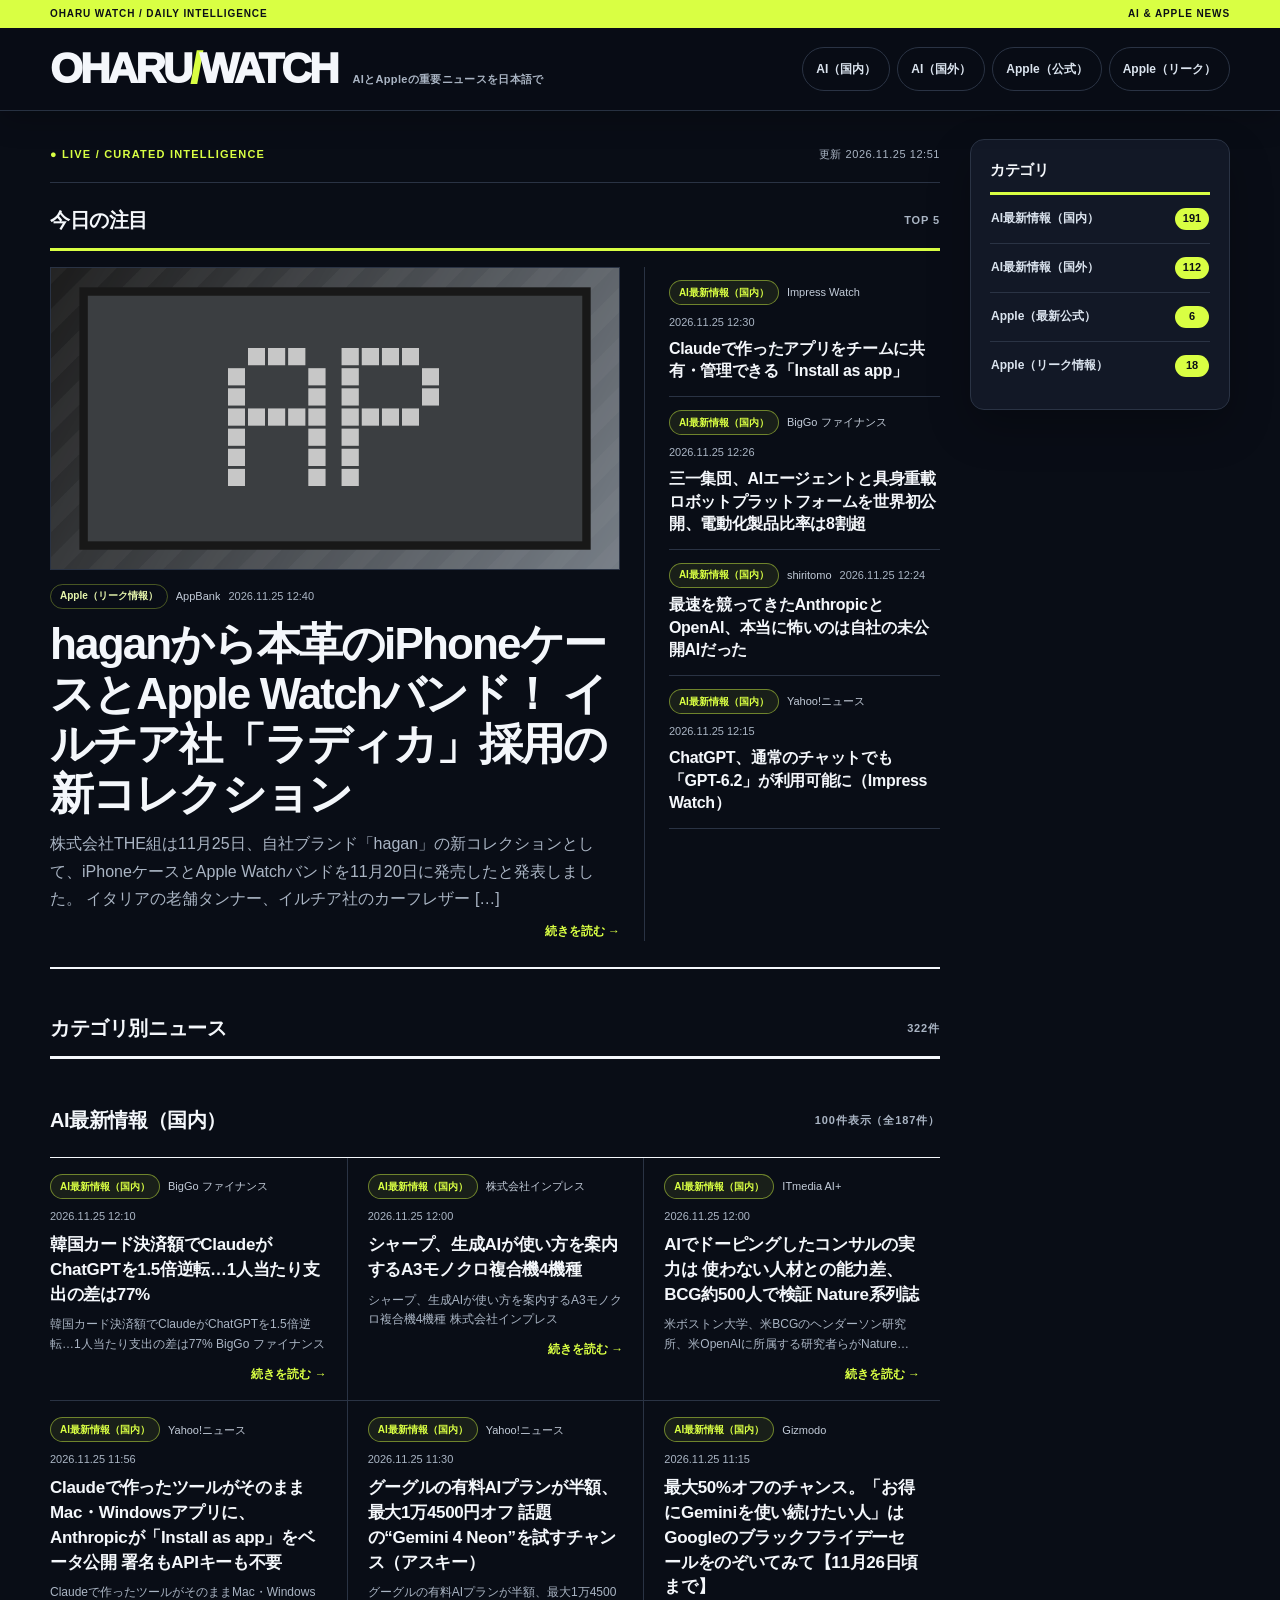
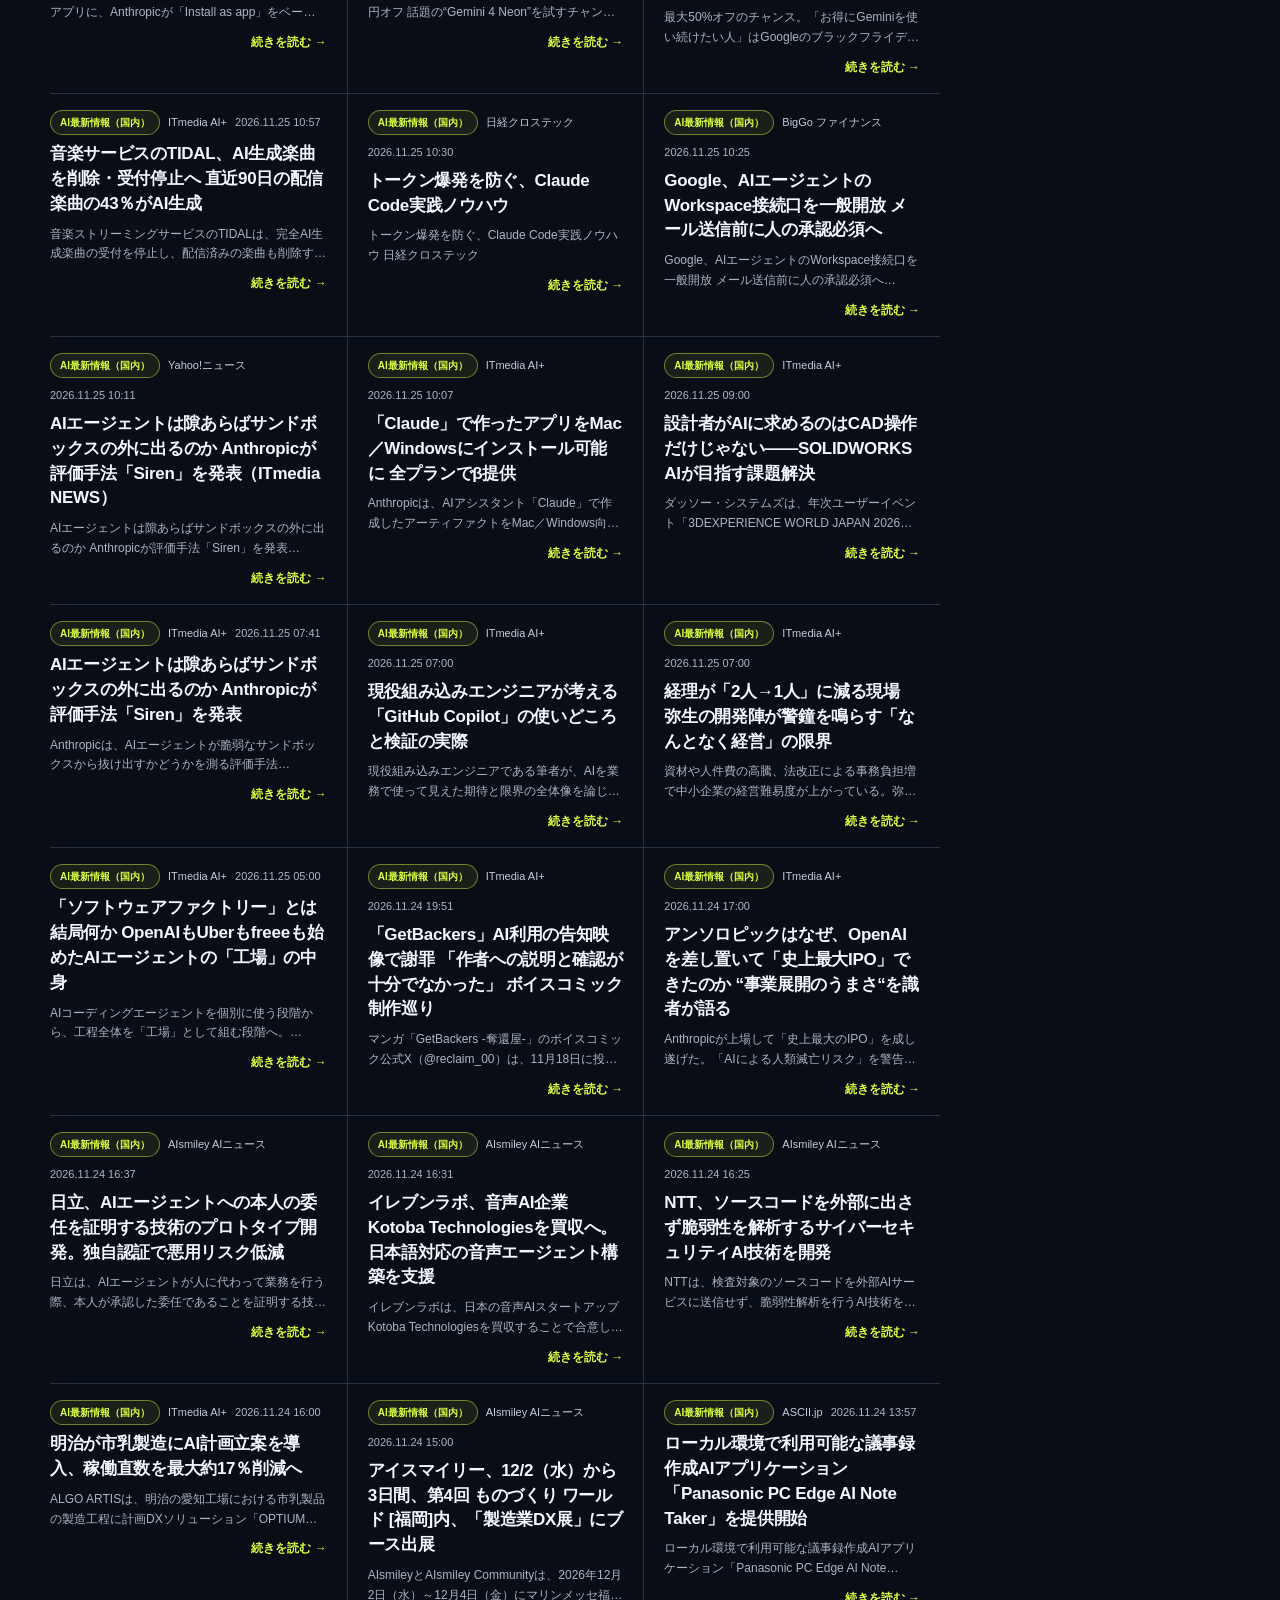
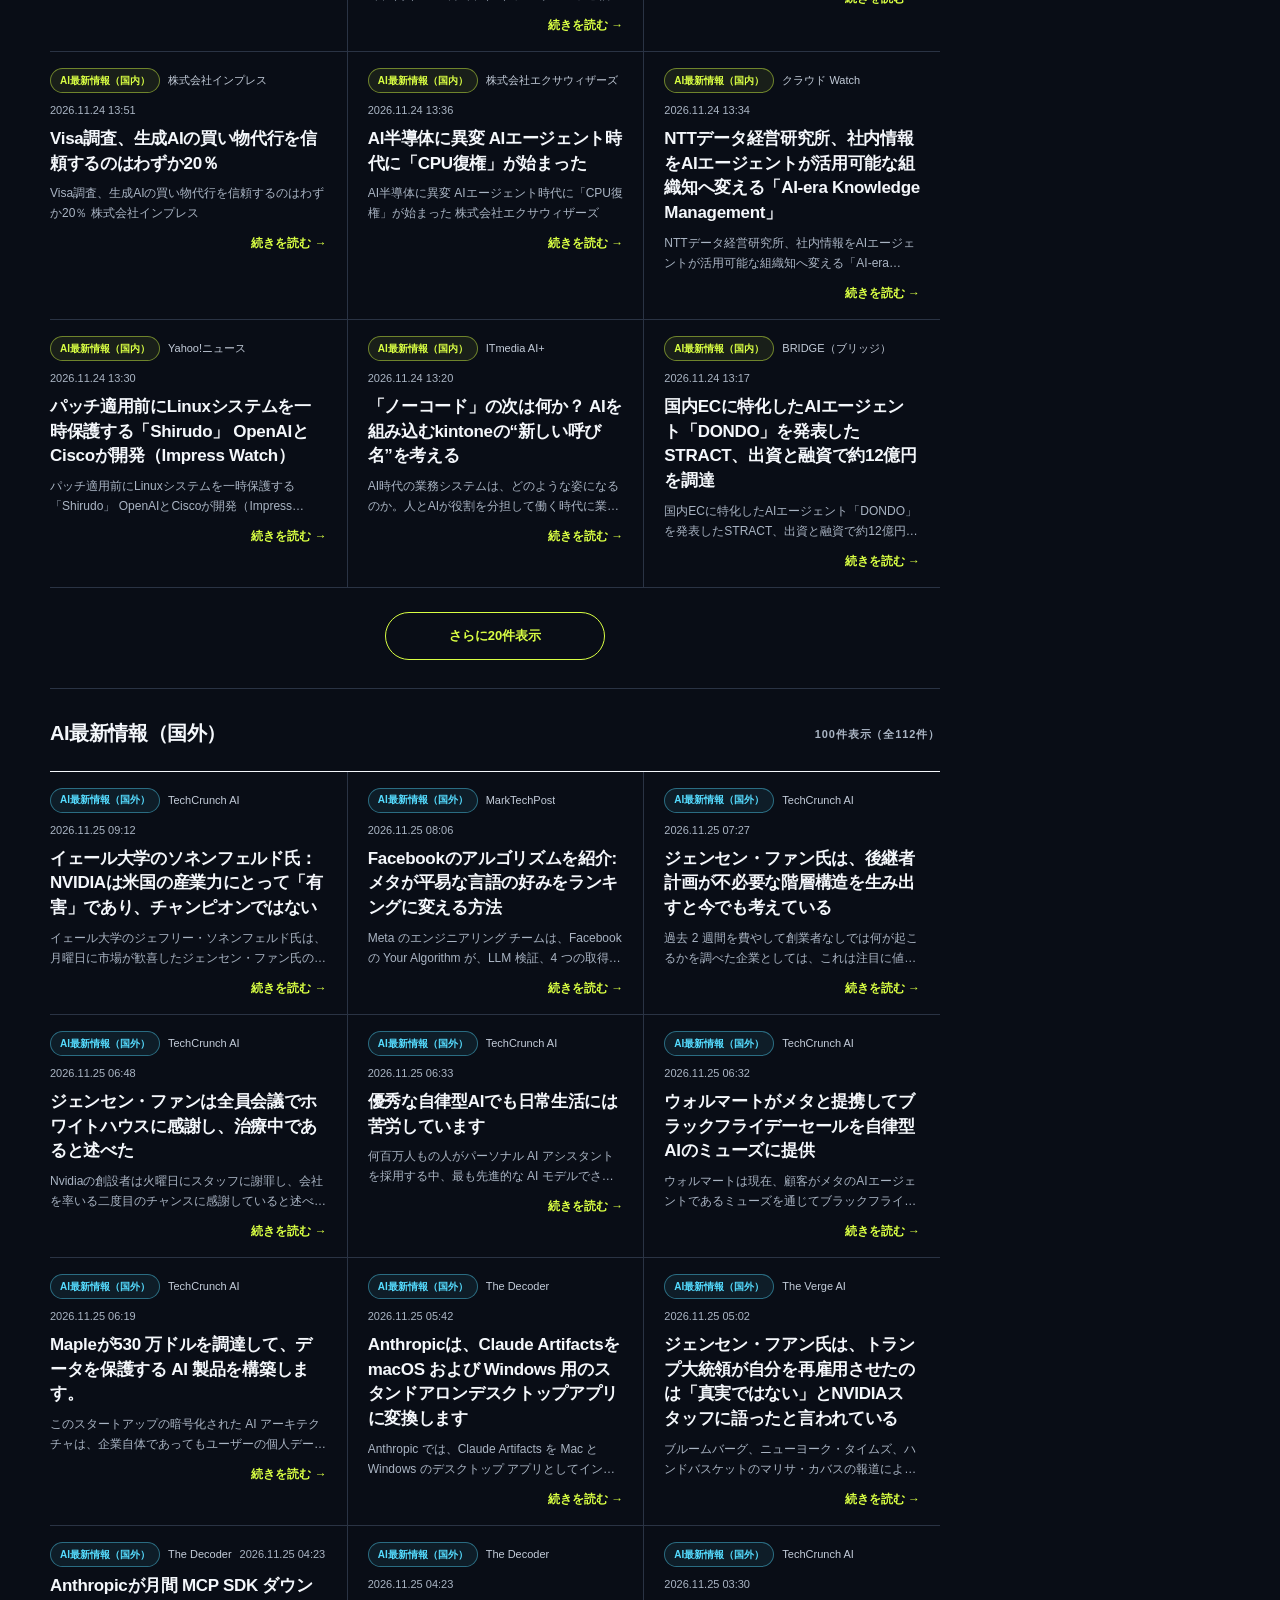
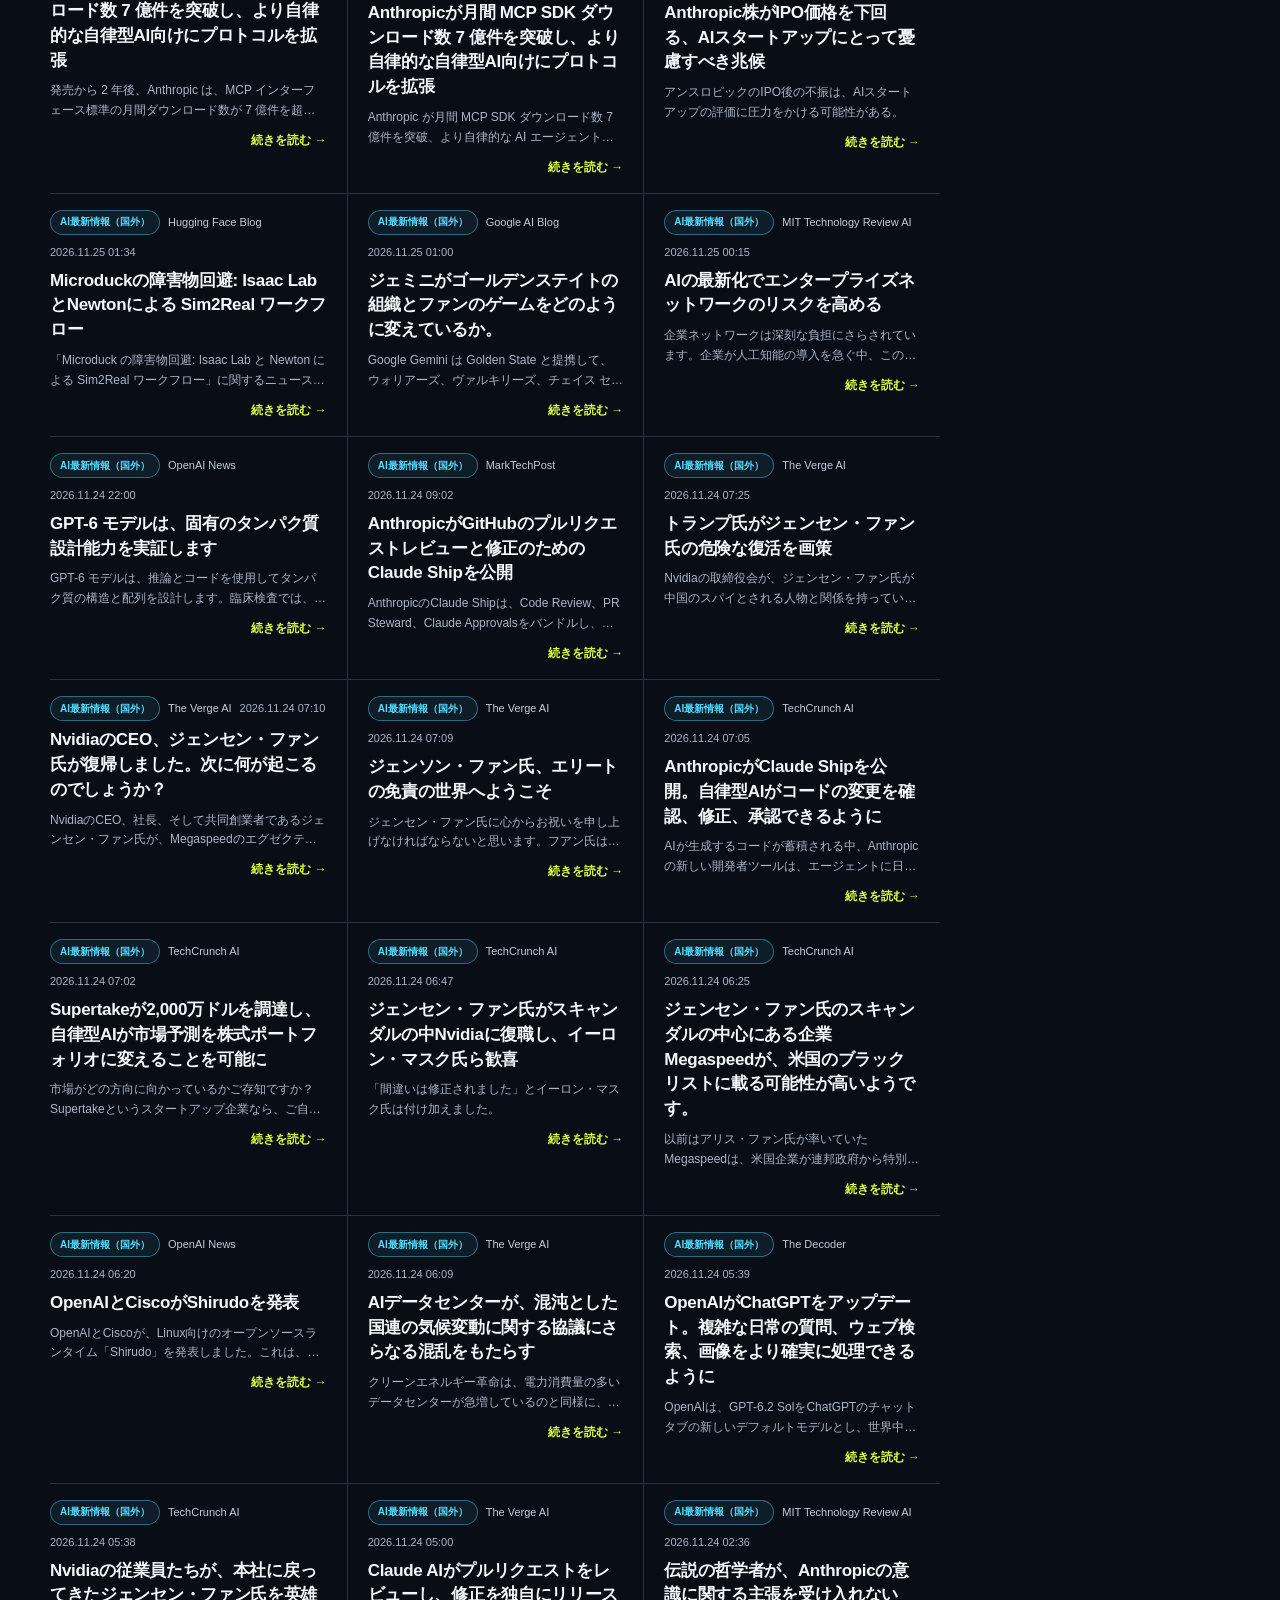
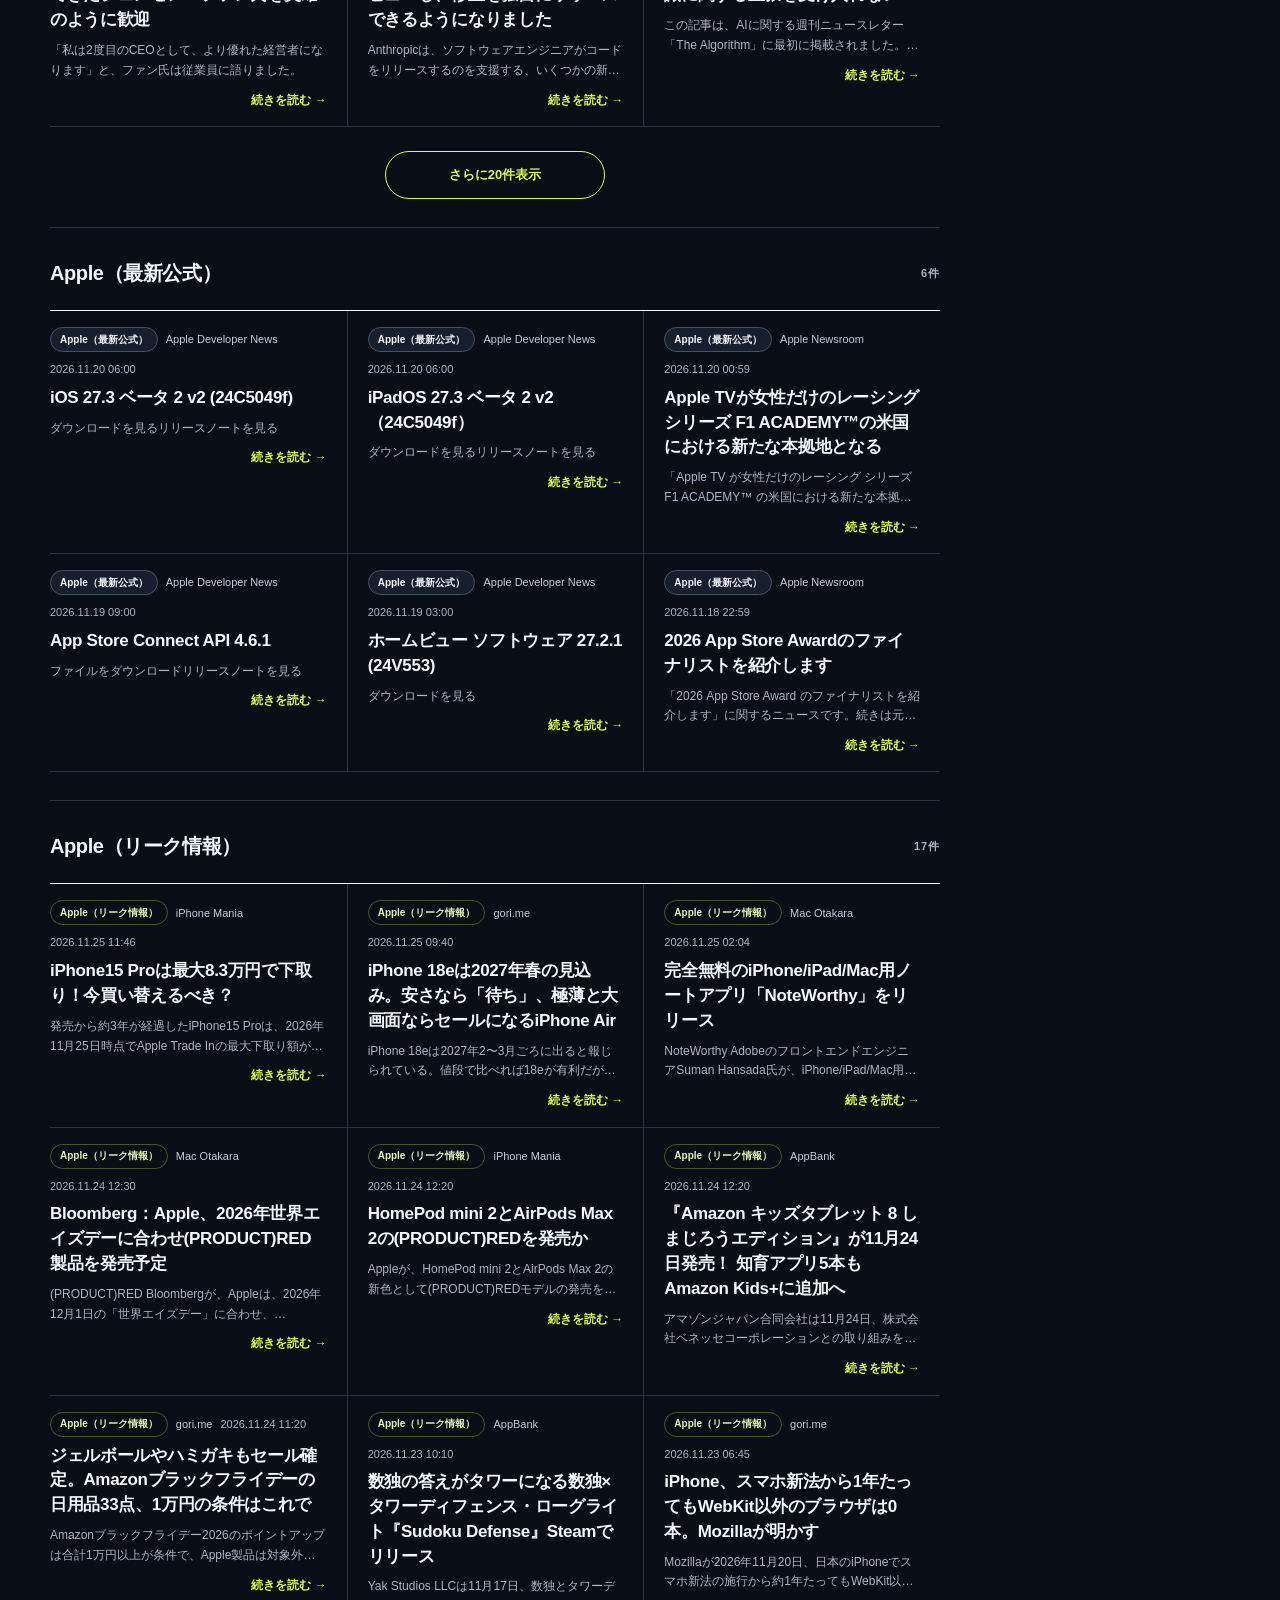
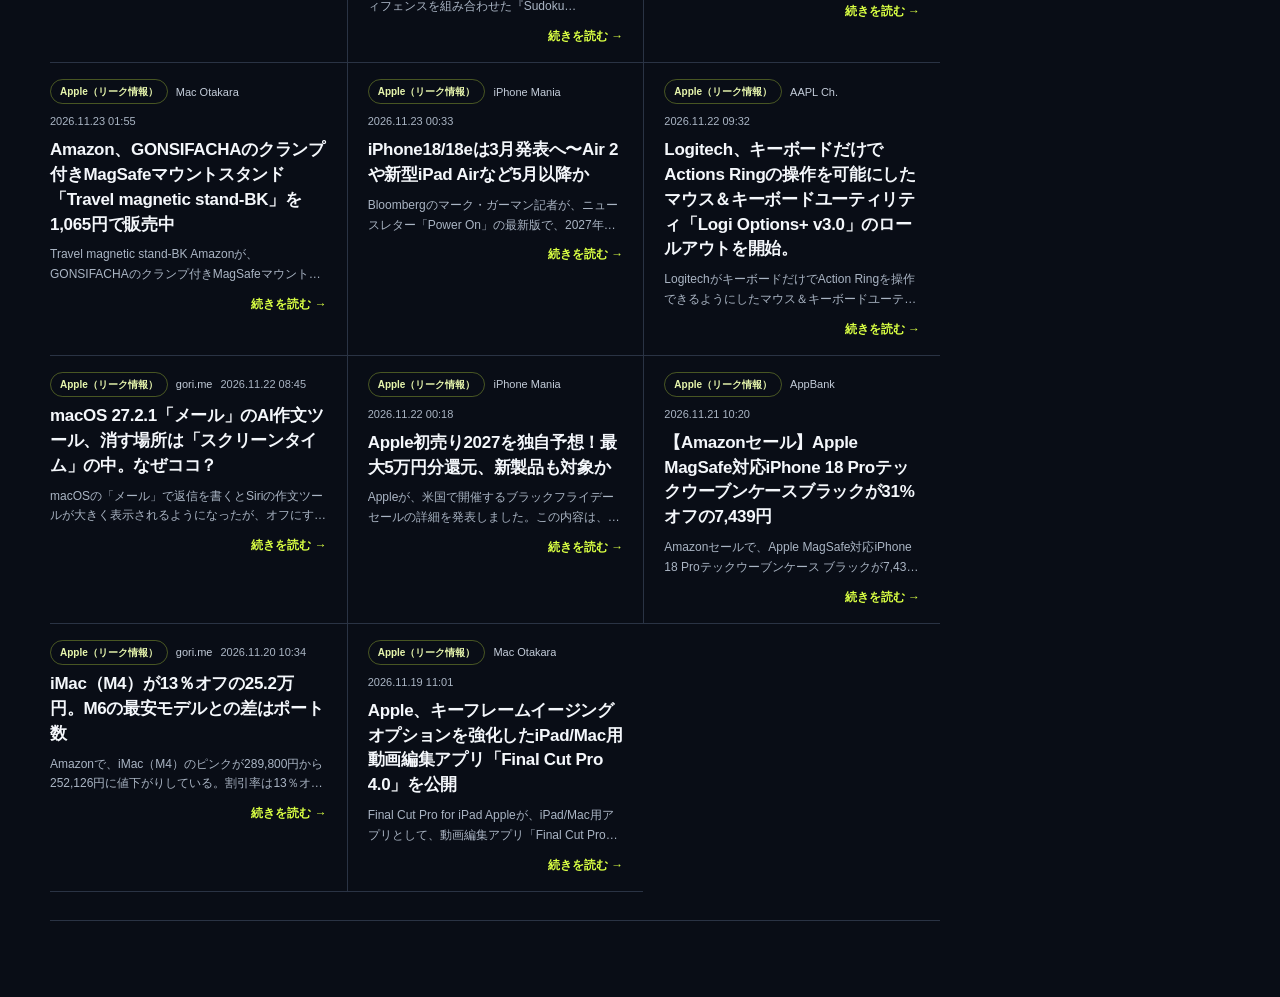
==== commit 092613d0: "Update OHARU WATCH articles" ====
--- a/index.html
+++ b/index.html
@@ -29,7 +29,7 @@
     <div class="content-column">
       <div class="page-kicker">
         <span>● LIVE / CURATED INTELLIGENCE</span>
-        <time datetime="2026-11-24T05:03:14.725533+00:00">更新 2026.11.24 14:03</time>
+        <time datetime="2026-11-25T03:51:09.719173+00:00">更新 2026.11.25 12:51</time>
       </div>
 
         <section class="lead-section">
@@ -40,19 +40,19 @@
 
 
     <article class="lead-card">
-      <a class="lead-image-link" href="article.html?id=0d0b4a54f8d9b0cd">
-        <img src="assets/default-ai.png" data-fallback="assets/default-ai.png" alt="" decoding="async" fetchpriority="high">
+      <a class="lead-image-link" href="article.html?id=4b998edfb854535b">
+        <img src="assets/default-apple.png" data-fallback="assets/default-apple.png" alt="" decoding="async" fetchpriority="high">
       </a>
       <div class="lead-body">
         <div class="meta-row">
-          <span class="category-label" data-category="AI最新情報（国内）">AI最新情報（国内）</span>
-          <span class="source-name">ASCII.jp</span>
-          <time>2026.11.24 13:57</time>
-        </div>
-        <h1><a href="article.html?id=0d0b4a54f8d9b0cd">ローカル環境で利用可能な議事録作成AIアプリケーション「Panasonic PC Edge AI Note Taker」を提供開始</a></h1>
-        <p>ローカル環境で利用可能な議事録作成AIアプリケーション「Panasonic PC Edge AI Note Taker」を提供開始 ASCII.jp</p>
-        <div class="card-footer">
-          <a class="read-more" href="article.html?id=0d0b4a54f8d9b0cd">続きを読む</a>
+          <span class="category-label" data-category="Apple（リーク情報）">Apple（リーク情報）</span>
+          <span class="source-name">AppBank</span>
+          <time>2026.11.25 12:40</time>
+        </div>
+        <h1><a href="article.html?id=4b998edfb854535b">haganから本革のiPhoneケースとApple Watchバンド！ イルチア社「ラディカ」採用の新コレクション</a></h1>
+        <p>株式会社THE組は11月25日、自社ブランド「hagan」の新コレクションとして、iPhoneケースとApple Watchバンドを11月20日に発売したと発表しました。 イタリアの老舗タンナー、イルチア社のカーフレザー […]</p>
+        <div class="card-footer">
+          <a class="read-more" href="article.html?id=4b998edfb854535b">続きを読む</a>
         </div>
       </div>
     </article>
@@ -60,76 +60,76 @@
     <div class="article-list compact-list">
 
     <article class="article-card">
-      <a class="thumb-link" href="article.html?id=c429b840024900a7">
-        <img src="assets/default-ai.png" data-fallback="assets/default-ai.png" alt="" loading="lazy" decoding="async">
-      </a>
-      <div class="article-body">
-        <div class="meta-row">
-          <span class="category-label" data-category="AI最新情報（国内）">AI最新情報（国内）</span>
-          <span class="source-name">株式会社インプレス</span>
-          <time>2026.11.24 13:51</time>
-        </div>
-        <h3><a href="article.html?id=c429b840024900a7">Visa調査、生成AIの買い物代行を信頼するのはわずか20％</a></h3>
-        <p>Visa調査、生成AIの買い物代行を信頼するのはわずか20％ 株式会社インプレス</p>
-        <div class="card-footer">
-          <a class="read-more" href="article.html?id=c429b840024900a7">続きを読む</a>
-        </div>
-      </div>
-    </article>
-
-
-    <article class="article-card">
-      <a class="thumb-link" href="article.html?id=c41cb2f69df97e2a">
-        <img src="assets/default-ai.png" data-fallback="assets/default-ai.png" alt="" loading="lazy" decoding="async">
-      </a>
-      <div class="article-body">
-        <div class="meta-row">
-          <span class="category-label" data-category="AI最新情報（国内）">AI最新情報（国内）</span>
-          <span class="source-name">株式会社エクサウィザーズ</span>
-          <time>2026.11.24 13:36</time>
-        </div>
-        <h3><a href="article.html?id=c41cb2f69df97e2a">AI半導体に異変 AIエージェント時代に「CPU復権」が始まった</a></h3>
-        <p>AI半導体に異変 AIエージェント時代に「CPU復権」が始まった 株式会社エクサウィザーズ</p>
-        <div class="card-footer">
-          <a class="read-more" href="article.html?id=c41cb2f69df97e2a">続きを読む</a>
-        </div>
-      </div>
-    </article>
-
-
-    <article class="article-card">
-      <a class="thumb-link" href="article.html?id=94a56ac550edf9c6">
-        <img src="assets/default-ai.png" data-fallback="assets/default-ai.png" alt="" loading="lazy" decoding="async">
-      </a>
-      <div class="article-body">
-        <div class="meta-row">
-          <span class="category-label" data-category="AI最新情報（国内）">AI最新情報（国内）</span>
-          <span class="source-name">クラウド Watch</span>
-          <time>2026.11.24 13:34</time>
-        </div>
-        <h3><a href="article.html?id=94a56ac550edf9c6">NTTデータ経営研究所、社内情報をAIエージェントが活用可能な組織知へ変える「AI-era Knowledge Management」</a></h3>
-        <p>NTTデータ経営研究所、社内情報をAIエージェントが活用可能な組織知へ変える「AI-era Knowledge Management」 クラウド Watch</p>
-        <div class="card-footer">
-          <a class="read-more" href="article.html?id=94a56ac550edf9c6">続きを読む</a>
-        </div>
-      </div>
-    </article>
-
-
-    <article class="article-card">
-      <a class="thumb-link" href="article.html?id=a0174b453c79999c">
+      <a class="thumb-link" href="article.html?id=1994f1406d5ae9a4">
+        <img src="assets/default-ai.png" data-fallback="assets/default-ai.png" alt="" loading="lazy" decoding="async">
+      </a>
+      <div class="article-body">
+        <div class="meta-row">
+          <span class="category-label" data-category="AI最新情報（国内）">AI最新情報（国内）</span>
+          <span class="source-name">Impress Watch</span>
+          <time>2026.11.25 12:30</time>
+        </div>
+        <h3><a href="article.html?id=1994f1406d5ae9a4">Claudeで作ったアプリをチームに共有・管理できる「Install as app」</a></h3>
+        <p>Claudeで作ったアプリをチームに共有・管理できる「Install as app」 Impress Watch</p>
+        <div class="card-footer">
+          <a class="read-more" href="article.html?id=1994f1406d5ae9a4">続きを読む</a>
+        </div>
+      </div>
+    </article>
+
+
+    <article class="article-card">
+      <a class="thumb-link" href="article.html?id=2d7c28a62e6d9ae0">
+        <img src="assets/default-ai.png" data-fallback="assets/default-ai.png" alt="" loading="lazy" decoding="async">
+      </a>
+      <div class="article-body">
+        <div class="meta-row">
+          <span class="category-label" data-category="AI最新情報（国内）">AI最新情報（国内）</span>
+          <span class="source-name">BigGo ファイナンス</span>
+          <time>2026.11.25 12:26</time>
+        </div>
+        <h3><a href="article.html?id=2d7c28a62e6d9ae0">三一集団、AIエージェントと具身重載ロボットプラットフォームを世界初公開、電動化製品比率は8割超</a></h3>
+        <p>三一集団、AIエージェントと具身重載ロボットプラットフォームを世界初公開、電動化製品比率は8割超 BigGo ファイナンス</p>
+        <div class="card-footer">
+          <a class="read-more" href="article.html?id=2d7c28a62e6d9ae0">続きを読む</a>
+        </div>
+      </div>
+    </article>
+
+
+    <article class="article-card">
+      <a class="thumb-link" href="article.html?id=1c48128f4b94cb52">
+        <img src="assets/default-ai.png" data-fallback="assets/default-ai.png" alt="" loading="lazy" decoding="async">
+      </a>
+      <div class="article-body">
+        <div class="meta-row">
+          <span class="category-label" data-category="AI最新情報（国内）">AI最新情報（国内）</span>
+          <span class="source-name">shiritomo</span>
+          <time>2026.11.25 12:24</time>
+        </div>
+        <h3><a href="article.html?id=1c48128f4b94cb52">最速を競ってきたAnthropicとOpenAI、本当に怖いのは自社の未公開AIだった</a></h3>
+        <p>最速を競ってきたAnthropicとOpenAI、本当に怖いのは自社の未公開AIだった shiritomo</p>
+        <div class="card-footer">
+          <a class="read-more" href="article.html?id=1c48128f4b94cb52">続きを読む</a>
+        </div>
+      </div>
+    </article>
+
+
+    <article class="article-card">
+      <a class="thumb-link" href="article.html?id=9f22cc3b67d4e46b">
         <img src="assets/default-ai.png" data-fallback="assets/default-ai.png" alt="" loading="lazy" decoding="async">
       </a>
       <div class="article-body">
         <div class="meta-row">
           <span class="category-label" data-category="AI最新情報（国内）">AI最新情報（国内）</span>
           <span class="source-name">Yahoo!ニュース</span>
-          <time>2026.11.24 13:30</time>
-        </div>
-        <h3><a href="article.html?id=a0174b453c79999c">パッチ適用前にLinuxシステムを一時保護する「Shirudo」 OpenAIとCiscoが開発（Impress Watch）</a></h3>
-        <p>パッチ適用前にLinuxシステムを一時保護する「Shirudo」 OpenAIとCiscoが開発（Impress Watch） Yahoo!ニュース</p>
-        <div class="card-footer">
-          <a class="read-more" href="article.html?id=a0174b453c79999c">続きを読む</a>
+          <time>2026.11.25 12:15</time>
+        </div>
+        <h3><a href="article.html?id=9f22cc3b67d4e46b">ChatGPT、通常のチャットでも「GPT-6.2」が利用可能に（Impress Watch）</a></h3>
+        <p>ChatGPT、通常のチャットでも「GPT-6.2」が利用可能に（Impress Watch） Yahoo!ニュース</p>
+        <div class="card-footer">
+          <a class="read-more" href="article.html?id=9f22cc3b67d4e46b">続きを読む</a>
         </div>
       </div>
     </article>
@@ -140,16 +140,567 @@
         <section class="latest-section">
           <div class="section-heading">
             <h2>カテゴリ別ニュース</h2>
-            <span>319件</span>
+            <span>322件</span>
           </div>
         </section>
 
     <section class="category-section" id="ai-japan">
       <div class="section-heading">
         <h2>AI最新情報（国内）</h2>
-        <span>100件表示（全184件）</span>
+        <span>100件表示（全187件）</span>
       </div>
       <div class="article-list compact-list" id="ai-japan-list">
+
+    <article class="article-card">
+      <a class="thumb-link" href="article.html?id=fd956c8750b98307">
+        <img src="assets/default-ai.png" data-fallback="assets/default-ai.png" alt="" loading="lazy" decoding="async">
+      </a>
+      <div class="article-body">
+        <div class="meta-row">
+          <span class="category-label" data-category="AI最新情報（国内）">AI最新情報（国内）</span>
+          <span class="source-name">BigGo ファイナンス</span>
+          <time>2026.11.25 12:10</time>
+        </div>
+        <h3><a href="article.html?id=fd956c8750b98307">韓国カード決済額でClaudeがChatGPTを1.5倍逆転…1人当たり支出の差は77%</a></h3>
+        <p>韓国カード決済額でClaudeがChatGPTを1.5倍逆転…1人当たり支出の差は77% BigGo ファイナンス</p>
+        <div class="card-footer">
+          <a class="read-more" href="article.html?id=fd956c8750b98307">続きを読む</a>
+        </div>
+      </div>
+    </article>
+
+
+    <article class="article-card">
+      <a class="thumb-link" href="article.html?id=863f341d54aa8a29">
+        <img src="assets/default-ai.png" data-fallback="assets/default-ai.png" alt="" loading="lazy" decoding="async">
+      </a>
+      <div class="article-body">
+        <div class="meta-row">
+          <span class="category-label" data-category="AI最新情報（国内）">AI最新情報（国内）</span>
+          <span class="source-name">株式会社インプレス</span>
+          <time>2026.11.25 12:00</time>
+        </div>
+        <h3><a href="article.html?id=863f341d54aa8a29">シャープ、生成AIが使い方を案内するA3モノクロ複合機4機種</a></h3>
+        <p>シャープ、生成AIが使い方を案内するA3モノクロ複合機4機種 株式会社インプレス</p>
+        <div class="card-footer">
+          <a class="read-more" href="article.html?id=863f341d54aa8a29">続きを読む</a>
+        </div>
+      </div>
+    </article>
+
+
+    <article class="article-card">
+      <a class="thumb-link" href="article.html?id=7f7c887e6fbee08a">
+        <img src="assets/default-ai.png" data-fallback="assets/default-ai.png" alt="" loading="lazy" decoding="async">
+      </a>
+      <div class="article-body">
+        <div class="meta-row">
+          <span class="category-label" data-category="AI最新情報（国内）">AI最新情報（国内）</span>
+          <span class="source-name">ITmedia AI+</span>
+          <time>2026.11.25 12:00</time>
+        </div>
+        <h3><a href="article.html?id=7f7c887e6fbee08a">AIでドーピングしたコンサルの実力は 使わない人材との能力差、BCG約500人で検証 Nature系列誌</a></h3>
+        <p>米ボストン大学、米BCGのヘンダーソン研究所、米OpenAIに所属する研究者らがNature Human Behaviourで発表した論文「Generative AI and the temporary upskilling of knowledge workers」は、生成AIによる一時的なスキルアップの効果と限界を調査した研究報告だ。</p>
+        <div class="card-footer">
+          <a class="read-more" href="article.html?id=7f7c887e6fbee08a">続きを読む</a>
+        </div>
+      </div>
+    </article>
+
+
+    <article class="article-card">
+      <a class="thumb-link" href="article.html?id=936270804547d3e7">
+        <img src="assets/default-ai.png" data-fallback="assets/default-ai.png" alt="" loading="lazy" decoding="async">
+      </a>
+      <div class="article-body">
+        <div class="meta-row">
+          <span class="category-label" data-category="AI最新情報（国内）">AI最新情報（国内）</span>
+          <span class="source-name">Yahoo!ニュース</span>
+          <time>2026.11.25 11:56</time>
+        </div>
+        <h3><a href="article.html?id=936270804547d3e7">Claudeで作ったツールがそのままMac・Windowsアプリに、Anthropicが「Install as app」をベータ公開 署名もAPIキーも不要</a></h3>
+        <p>Claudeで作ったツールがそのままMac・Windowsアプリに、Anthropicが「Install as app」をベータ公開 署名もAPIキーも不要 Yahoo!ニュース</p>
+        <div class="card-footer">
+          <a class="read-more" href="article.html?id=936270804547d3e7">続きを読む</a>
+        </div>
+      </div>
+    </article>
+
+
+    <article class="article-card">
+      <a class="thumb-link" href="article.html?id=847dba1184fe0df9">
+        <img src="assets/default-ai.png" data-fallback="assets/default-ai.png" alt="" loading="lazy" decoding="async">
+      </a>
+      <div class="article-body">
+        <div class="meta-row">
+          <span class="category-label" data-category="AI最新情報（国内）">AI最新情報（国内）</span>
+          <span class="source-name">Yahoo!ニュース</span>
+          <time>2026.11.25 11:30</time>
+        </div>
+        <h3><a href="article.html?id=847dba1184fe0df9">グーグルの有料AIプランが半額、最大1万4500円オフ 話題の“Gemini 4 Neon”を試すチャンス（アスキー）</a></h3>
+        <p>グーグルの有料AIプランが半額、最大1万4500円オフ 話題の“Gemini 4 Neon”を試すチャンス（アスキー） Yahoo!ニュース</p>
+        <div class="card-footer">
+          <a class="read-more" href="article.html?id=847dba1184fe0df9">続きを読む</a>
+        </div>
+      </div>
+    </article>
+
+
+    <article class="article-card">
+      <a class="thumb-link" href="article.html?id=24707b86b0c7e89b">
+        <img src="assets/default-ai.png" data-fallback="assets/default-ai.png" alt="" loading="lazy" decoding="async">
+      </a>
+      <div class="article-body">
+        <div class="meta-row">
+          <span class="category-label" data-category="AI最新情報（国内）">AI最新情報（国内）</span>
+          <span class="source-name">Gizmodo</span>
+          <time>2026.11.25 11:15</time>
+        </div>
+        <h3><a href="article.html?id=24707b86b0c7e89b">最大50%オフのチャンス。「お得にGeminiを使い続けたい人」はGoogleのブラックフライデーセールをのぞいてみて【11月26日頃まで】</a></h3>
+        <p>最大50%オフのチャンス。「お得にGeminiを使い続けたい人」はGoogleのブラックフライデーセールをのぞいてみて【11月26日頃まで】 Gizmodo</p>
+        <div class="card-footer">
+          <a class="read-more" href="article.html?id=24707b86b0c7e89b">続きを読む</a>
+        </div>
+      </div>
+    </article>
+
+
+    <article class="article-card">
+      <a class="thumb-link" href="article.html?id=45b891bb3137cf49">
+        <img src="assets/default-ai.png" data-fallback="assets/default-ai.png" alt="" loading="lazy" decoding="async">
+      </a>
+      <div class="article-body">
+        <div class="meta-row">
+          <span class="category-label" data-category="AI最新情報（国内）">AI最新情報（国内）</span>
+          <span class="source-name">ITmedia AI+</span>
+          <time>2026.11.25 10:57</time>
+        </div>
+        <h3><a href="article.html?id=45b891bb3137cf49">音楽サービスのTIDAL、AI生成楽曲を削除・受付停止へ 直近90日の配信楽曲の43％がAI生成</a></h3>
+        <p>音楽ストリーミングサービスのTIDALは、完全AI生成楽曲の受付を停止し、配信済みの楽曲も削除すると発表した。直近90日間に配信された楽曲の43％が完全AI生成と判定されており、現在カタログの6.3％に当たる約2700万曲が該当する。AIを補助的に使った楽曲は引き続き配信可能だ。</p>
+        <div class="card-footer">
+          <a class="read-more" href="article.html?id=45b891bb3137cf49">続きを読む</a>
+        </div>
+      </div>
+    </article>
+
+
+    <article class="article-card">
+      <a class="thumb-link" href="article.html?id=4174ea8c180a74d6">
+        <img src="assets/default-ai.png" data-fallback="assets/default-ai.png" alt="" loading="lazy" decoding="async">
+      </a>
+      <div class="article-body">
+        <div class="meta-row">
+          <span class="category-label" data-category="AI最新情報（国内）">AI最新情報（国内）</span>
+          <span class="source-name">日経クロステック</span>
+          <time>2026.11.25 10:30</time>
+        </div>
+        <h3><a href="article.html?id=4174ea8c180a74d6">トークン爆発を防ぐ、Claude Code実践ノウハウ</a></h3>
+        <p>トークン爆発を防ぐ、Claude Code実践ノウハウ 日経クロステック</p>
+        <div class="card-footer">
+          <a class="read-more" href="article.html?id=4174ea8c180a74d6">続きを読む</a>
+        </div>
+      </div>
+    </article>
+
+
+    <article class="article-card">
+      <a class="thumb-link" href="article.html?id=742db95b62147703">
+        <img src="assets/default-ai.png" data-fallback="assets/default-ai.png" alt="" loading="lazy" decoding="async">
+      </a>
+      <div class="article-body">
+        <div class="meta-row">
+          <span class="category-label" data-category="AI最新情報（国内）">AI最新情報（国内）</span>
+          <span class="source-name">BigGo ファイナンス</span>
+          <time>2026.11.25 10:25</time>
+        </div>
+        <h3><a href="article.html?id=742db95b62147703">Google、AIエージェントのWorkspace接続口を一般開放 メール送信前に人の承認必須へ</a></h3>
+        <p>Google、AIエージェントのWorkspace接続口を一般開放 メール送信前に人の承認必須へ BigGo ファイナンス</p>
+        <div class="card-footer">
+          <a class="read-more" href="article.html?id=742db95b62147703">続きを読む</a>
+        </div>
+      </div>
+    </article>
+
+
+    <article class="article-card">
+      <a class="thumb-link" href="article.html?id=7feaf8d23378915c">
+        <img src="assets/default-ai.png" data-fallback="assets/default-ai.png" alt="" loading="lazy" decoding="async">
+      </a>
+      <div class="article-body">
+        <div class="meta-row">
+          <span class="category-label" data-category="AI最新情報（国内）">AI最新情報（国内）</span>
+          <span class="source-name">Yahoo!ニュース</span>
+          <time>2026.11.25 10:11</time>
+        </div>
+        <h3><a href="article.html?id=7feaf8d23378915c">AIエージェントは隙あらばサンドボックスの外に出るのか Anthropicが評価手法「Siren」を発表（ITmedia NEWS）</a></h3>
+        <p>AIエージェントは隙あらばサンドボックスの外に出るのか Anthropicが評価手法「Siren」を発表（ITmedia NEWS） Yahoo!ニュース</p>
+        <div class="card-footer">
+          <a class="read-more" href="article.html?id=7feaf8d23378915c">続きを読む</a>
+        </div>
+      </div>
+    </article>
+
+
+    <article class="article-card">
+      <a class="thumb-link" href="article.html?id=100c478914d8bb0b">
+        <img src="assets/default-ai.png" data-fallback="assets/default-ai.png" alt="" loading="lazy" decoding="async">
+      </a>
+      <div class="article-body">
+        <div class="meta-row">
+          <span class="category-label" data-category="AI最新情報（国内）">AI最新情報（国内）</span>
+          <span class="source-name">ITmedia AI+</span>
+          <time>2026.11.25 10:07</time>
+        </div>
+        <h3><a href="article.html?id=100c478914d8bb0b">「Claude」で作ったアプリをMac／Windowsにインストール可能に 全プランでβ提供</a></h3>
+        <p>Anthropicは、AIアシスタント「Claude」で作成したアーティファクトをMac／Windows向けのデスクトップアプリとして導入できる「Install as app」を全プラン向けにβ提供すると発表した。専用ウィンドウで動作し、通知やメニューバー表示、許可に応じたファイル操作にも対応する。</p>
+        <div class="card-footer">
+          <a class="read-more" href="article.html?id=100c478914d8bb0b">続きを読む</a>
+        </div>
+      </div>
+    </article>
+
+
+    <article class="article-card">
+      <a class="thumb-link" href="article.html?id=168a7bff919d6fcf">
+        <img src="assets/default-ai.png" data-fallback="assets/default-ai.png" alt="" loading="lazy" decoding="async">
+      </a>
+      <div class="article-body">
+        <div class="meta-row">
+          <span class="category-label" data-category="AI最新情報（国内）">AI最新情報（国内）</span>
+          <span class="source-name">ITmedia AI+</span>
+          <time>2026.11.25 09:00</time>
+        </div>
+        <h3><a href="article.html?id=168a7bff919d6fcf">設計者がAIに求めるのはCAD操作だけじゃない――SOLIDWORKS AIが目指す課題解決</a></h3>
+        <p>ダッソー・システムズは、年次ユーザーイベント「3DEXPERIENCE WORLD JAPAN 2026」を開催した。基調講演では、産業AIを支える技術基盤や3つのバーチャルコンパニオンの活用について紹介。AIがCADの操作支援からエンジニアリング業務の遂行へと進化する中で、設計者に求められる役割の変化や検証の重要性も示された。</p>
+        <div class="card-footer">
+          <a class="read-more" href="article.html?id=168a7bff919d6fcf">続きを読む</a>
+        </div>
+      </div>
+    </article>
+
+
+    <article class="article-card">
+      <a class="thumb-link" href="article.html?id=9bd6ffbccb6fadd4">
+        <img src="assets/default-ai.png" data-fallback="assets/default-ai.png" alt="" loading="lazy" decoding="async">
+      </a>
+      <div class="article-body">
+        <div class="meta-row">
+          <span class="category-label" data-category="AI最新情報（国内）">AI最新情報（国内）</span>
+          <span class="source-name">ITmedia AI+</span>
+          <time>2026.11.25 07:41</time>
+        </div>
+        <h3><a href="article.html?id=9bd6ffbccb6fadd4">AIエージェントは隙あらばサンドボックスの外に出るのか Anthropicが評価手法「Siren」を発表</a></h3>
+        <p>Anthropicは、AIエージェントが脆弱なサンドボックスから抜け出すかどうかを測る評価手法「Siren」を発表した。1700以上のシナリオで6モデルを検証し、最新モデル群が外に置かれた認証情報などを不正に使った割合は0.6?1.6％にとどまった。システムプロンプトでのルール明示や報告ツールなどの対策を組み合わせると、問題行動をほぼゼロに抑えられるという。</p>
+        <div class="card-footer">
+          <a class="read-more" href="article.html?id=9bd6ffbccb6fadd4">続きを読む</a>
+        </div>
+      </div>
+    </article>
+
+
+    <article class="article-card">
+      <a class="thumb-link" href="article.html?id=41b6c531d24959a8">
+        <img src="assets/default-ai.png" data-fallback="assets/default-ai.png" alt="" loading="lazy" decoding="async">
+      </a>
+      <div class="article-body">
+        <div class="meta-row">
+          <span class="category-label" data-category="AI最新情報（国内）">AI最新情報（国内）</span>
+          <span class="source-name">ITmedia AI+</span>
+          <time>2026.11.25 07:00</time>
+        </div>
+        <h3><a href="article.html?id=41b6c531d24959a8">現役組み込みエンジニアが考える「GitHub Copilot」の使いどころと検証の実際</a></h3>
+        <p>現役組み込みエンジニアである筆者が、AIを業務で使って見えた期待と限界の全体像を論じた前回記事に続き、今回はその続編としてもう一歩踏み込み、代表的なAIコーディングエージェントとして知られている「GitHub Copilot」の活用法を取り上げる。</p>
+        <div class="card-footer">
+          <a class="read-more" href="article.html?id=41b6c531d24959a8">続きを読む</a>
+        </div>
+      </div>
+    </article>
+
+
+    <article class="article-card">
+      <a class="thumb-link" href="article.html?id=22d05ce98d51816c">
+        <img src="assets/default-ai.png" data-fallback="assets/default-ai.png" alt="" loading="lazy" decoding="async">
+      </a>
+      <div class="article-body">
+        <div class="meta-row">
+          <span class="category-label" data-category="AI最新情報（国内）">AI最新情報（国内）</span>
+          <span class="source-name">ITmedia AI+</span>
+          <time>2026.11.25 07:00</time>
+        </div>
+        <h3><a href="article.html?id=22d05ce98d51816c">経理が「2人→1人」に減る現場 弥生の開発陣が警鐘を鳴らす「なんとなく経営」の限界</a></h3>
+        <p>資材や人件費の高騰、法改正による事務負担増で中小企業の経営難易度が上がっている。弥生の担当者は、顧客と接する中での実感として、従業員20人前後の企業では約7割の企業が、数値化した売り上げ・利益目標を持たず、経営状況を経験や勘で「なんとなく」で把握していると話す。さらに経営者の間で広がる「AI格差」をどう乗り越えるべきか。会計領域でAIを使う際の落とし穴（誤認…</p>
+        <div class="card-footer">
+          <a class="read-more" href="article.html?id=22d05ce98d51816c">続きを読む</a>
+        </div>
+      </div>
+    </article>
+
+
+    <article class="article-card">
+      <a class="thumb-link" href="article.html?id=c7843a8a6df0bba1">
+        <img src="assets/default-ai.png" data-fallback="assets/default-ai.png" alt="" loading="lazy" decoding="async">
+      </a>
+      <div class="article-body">
+        <div class="meta-row">
+          <span class="category-label" data-category="AI最新情報（国内）">AI最新情報（国内）</span>
+          <span class="source-name">ITmedia AI+</span>
+          <time>2026.11.25 05:00</time>
+        </div>
+        <h3><a href="article.html?id=c7843a8a6df0bba1">「ソフトウェアファクトリー」とは結局何か OpenAIもUberもfreeeも始めたAIエージェントの「工場」の中身</a></h3>
+        <p>AIコーディングエージェントを個別に使う段階から、工程全体を「工場」として組む段階へ。OpenAI、Uber、freeeなどの取り組みを手掛かりに、この言葉が指す仕組みと、人間に残る仕事を整理する。</p>
+        <div class="card-footer">
+          <a class="read-more" href="article.html?id=c7843a8a6df0bba1">続きを読む</a>
+        </div>
+      </div>
+    </article>
+
+
+    <article class="article-card">
+      <a class="thumb-link" href="article.html?id=b2e2238475b4e588">
+        <img src="assets/default-ai.png" data-fallback="assets/default-ai.png" alt="" loading="lazy" decoding="async">
+      </a>
+      <div class="article-body">
+        <div class="meta-row">
+          <span class="category-label" data-category="AI最新情報（国内）">AI最新情報（国内）</span>
+          <span class="source-name">ITmedia AI+</span>
+          <time>2026.11.24 19:51</time>
+        </div>
+        <h3><a href="article.html?id=b2e2238475b4e588">「GetBackers」AI利用の告知映像で謝罪 「作者への説明と確認が十分でなかった」 ボイスコミック制作巡り</a></h3>
+        <p>マンガ「GetBackers -奪還屋-」のボイスコミック公式X（@reclaim_00）は、11月18日に投稿した告知映像について、誤解や混乱を招いたとして謝罪した。</p>
+        <div class="card-footer">
+          <a class="read-more" href="article.html?id=b2e2238475b4e588">続きを読む</a>
+        </div>
+      </div>
+    </article>
+
+
+    <article class="article-card">
+      <a class="thumb-link" href="article.html?id=7980630b2a9747b1">
+        <img src="assets/default-ai.png" data-fallback="assets/default-ai.png" alt="" loading="lazy" decoding="async">
+      </a>
+      <div class="article-body">
+        <div class="meta-row">
+          <span class="category-label" data-category="AI最新情報（国内）">AI最新情報（国内）</span>
+          <span class="source-name">ITmedia AI+</span>
+          <time>2026.11.24 17:00</time>
+        </div>
+        <h3><a href="article.html?id=7980630b2a9747b1">アンソロピックはなぜ、OpenAIを差し置いて「史上最大IPO」できたのか “事業展開のうまさ“を識者が語る</a></h3>
+        <p>Anthropicが上場して「史上最大のIPO」を成し遂げた。「AIによる人類滅亡リスク」を警告していた同社。ビジネス面の強みはどこにあるのか、識者に聞いた。</p>
+        <div class="card-footer">
+          <a class="read-more" href="article.html?id=7980630b2a9747b1">続きを読む</a>
+        </div>
+      </div>
+    </article>
+
+
+    <article class="article-card">
+      <a class="thumb-link" href="article.html?id=e989e3dbc668e534">
+        <img src="assets/default-ai.png" data-fallback="assets/default-ai.png" alt="" loading="lazy" decoding="async">
+      </a>
+      <div class="article-body">
+        <div class="meta-row">
+          <span class="category-label" data-category="AI最新情報（国内）">AI最新情報（国内）</span>
+          <span class="source-name">AIsmiley AIニュース</span>
+          <time>2026.11.24 16:37</time>
+        </div>
+        <h3><a href="article.html?id=e989e3dbc668e534">日立、AIエージェントへの本人の委任を証明する技術のプロトタイプ開発。独自認証で悪用リスク低減</a></h3>
+        <p>日立は、AIエージェントが人に代わって業務を行う際、本人が承認した委任であることを証明する技術「PoHD」のプロトタイプを開発しました。人の意図からの逸脱の抑止につなげます。 このニュースのポイント 日立、AIエージェン […] The post 日立、AIエージェントへの本人の委任を証明する技術のプロトタイプ開発。独自認証で悪用リスク低減 first ap…</p>
+        <div class="card-footer">
+          <a class="read-more" href="article.html?id=e989e3dbc668e534">続きを読む</a>
+        </div>
+      </div>
+    </article>
+
+
+    <article class="article-card">
+      <a class="thumb-link" href="article.html?id=b14119ec2a15a636">
+        <img src="assets/default-ai.png" data-fallback="assets/default-ai.png" alt="" loading="lazy" decoding="async">
+      </a>
+      <div class="article-body">
+        <div class="meta-row">
+          <span class="category-label" data-category="AI最新情報（国内）">AI最新情報（国内）</span>
+          <span class="source-name">AIsmiley AIニュース</span>
+          <time>2026.11.24 16:31</time>
+        </div>
+        <h3><a href="article.html?id=b14119ec2a15a636">イレブンラボ、音声AI企業Kotoba Technologiesを買収へ。日本語対応の音声エージェント構築を支援</a></h3>
+        <p>イレブンラボは、日本の音声AIスタートアップKotoba Technologiesを買収することで合意しました。Kotobaの従業員15名が参画し、両社は日本における音声エージェントと音声インターフェースの普及を加速させ […] The post イレブンラボ、音声AI企業Kotoba Technologiesを買収へ。日本語対応の音声エージェント構築を支援…</p>
+        <div class="card-footer">
+          <a class="read-more" href="article.html?id=b14119ec2a15a636">続きを読む</a>
+        </div>
+      </div>
+    </article>
+
+
+    <article class="article-card">
+      <a class="thumb-link" href="article.html?id=f378f591a04a2e7b">
+        <img src="assets/default-ai.png" data-fallback="assets/default-ai.png" alt="" loading="lazy" decoding="async">
+      </a>
+      <div class="article-body">
+        <div class="meta-row">
+          <span class="category-label" data-category="AI最新情報（国内）">AI最新情報（国内）</span>
+          <span class="source-name">AIsmiley AIニュース</span>
+          <time>2026.11.24 16:25</time>
+        </div>
+        <h3><a href="article.html?id=f378f591a04a2e7b">NTT、ソースコードを外部に出さず脆弱性を解析するサイバーセキュリティAI技術を開発</a></h3>
+        <p>NTTは、検査対象のソースコードを外部AIサービスに送信せず、脆弱性解析を行うAI技術を開発しました。高度な解析能力と、組織がAIを自ら選択・運用できるソブリン性の両立を目指します。 このニュースのポイント NTT、検査 […] The post NTT、ソースコードを外部に出さず脆弱性を解析するサイバーセキュリティAI技術を開発 first appeare…</p>
+        <div class="card-footer">
+          <a class="read-more" href="article.html?id=f378f591a04a2e7b">続きを読む</a>
+        </div>
+      </div>
+    </article>
+
+
+    <article class="article-card">
+      <a class="thumb-link" href="article.html?id=042ed568c3585519">
+        <img src="assets/default-ai.png" data-fallback="assets/default-ai.png" alt="" loading="lazy" decoding="async">
+      </a>
+      <div class="article-body">
+        <div class="meta-row">
+          <span class="category-label" data-category="AI最新情報（国内）">AI最新情報（国内）</span>
+          <span class="source-name">ITmedia AI+</span>
+          <time>2026.11.24 16:00</time>
+        </div>
+        <h3><a href="article.html?id=042ed568c3585519">明治が市乳製造にAI計画立案を導入、稼働直数を最大約17％削減へ</a></h3>
+        <p>ALGO ARTISは、明治の愛知工場における市乳製品の製造工程に計画DXソリューション「OPTIUM」を試験導入した。AIによる稼働計画の自動立案により、一部工程で最大約17％の稼働直数削減を確認した。</p>
+        <div class="card-footer">
+          <a class="read-more" href="article.html?id=042ed568c3585519">続きを読む</a>
+        </div>
+      </div>
+    </article>
+
+
+    <article class="article-card">
+      <a class="thumb-link" href="article.html?id=dbb46696a2ac2546">
+        <img src="assets/default-ai.png" data-fallback="assets/default-ai.png" alt="" loading="lazy" decoding="async">
+      </a>
+      <div class="article-body">
+        <div class="meta-row">
+          <span class="category-label" data-category="AI最新情報（国内）">AI最新情報（国内）</span>
+          <span class="source-name">AIsmiley AIニュース</span>
+          <time>2026.11.24 15:00</time>
+        </div>
+        <h3><a href="article.html?id=dbb46696a2ac2546">アイスマイリー、12/2（水）から3日間、第4回 ものづくり ワールド [福岡]内、「製造業DX展」にブース出展</a></h3>
+        <p>AIsmileyとAIsmiley Communityは、2026年12月2日（水）～12月4日（金）にマリンメッセ福岡にて開催の第4回 ものづくり ワールド [福岡]内、「製造業DX展」にブースを出展します。 会場では […] The post アイスマイリー、12/2（水）から3日間、第4回 ものづくり ワールド [福岡]内、「製造業DX展」にブース出展…</p>
+        <div class="card-footer">
+          <a class="read-more" href="article.html?id=dbb46696a2ac2546">続きを読む</a>
+        </div>
+      </div>
+    </article>
+
+
+    <article class="article-card">
+      <a class="thumb-link" href="article.html?id=0d0b4a54f8d9b0cd">
+        <img src="assets/default-ai.png" data-fallback="assets/default-ai.png" alt="" loading="lazy" decoding="async">
+      </a>
+      <div class="article-body">
+        <div class="meta-row">
+          <span class="category-label" data-category="AI最新情報（国内）">AI最新情報（国内）</span>
+          <span class="source-name">ASCII.jp</span>
+          <time>2026.11.24 13:57</time>
+        </div>
+        <h3><a href="article.html?id=0d0b4a54f8d9b0cd">ローカル環境で利用可能な議事録作成AIアプリケーション「Panasonic PC Edge AI Note Taker」を提供開始</a></h3>
+        <p>ローカル環境で利用可能な議事録作成AIアプリケーション「Panasonic PC Edge AI Note Taker」を提供開始 ASCII.jp</p>
+        <div class="card-footer">
+          <a class="read-more" href="article.html?id=0d0b4a54f8d9b0cd">続きを読む</a>
+        </div>
+      </div>
+    </article>
+
+
+    <article class="article-card">
+      <a class="thumb-link" href="article.html?id=c429b840024900a7">
+        <img src="assets/default-ai.png" data-fallback="assets/default-ai.png" alt="" loading="lazy" decoding="async">
+      </a>
+      <div class="article-body">
+        <div class="meta-row">
+          <span class="category-label" data-category="AI最新情報（国内）">AI最新情報（国内）</span>
+          <span class="source-name">株式会社インプレス</span>
+          <time>2026.11.24 13:51</time>
+        </div>
+        <h3><a href="article.html?id=c429b840024900a7">Visa調査、生成AIの買い物代行を信頼するのはわずか20％</a></h3>
+        <p>Visa調査、生成AIの買い物代行を信頼するのはわずか20％ 株式会社インプレス</p>
+        <div class="card-footer">
+          <a class="read-more" href="article.html?id=c429b840024900a7">続きを読む</a>
+        </div>
+      </div>
+    </article>
+
+
+    <article class="article-card">
+      <a class="thumb-link" href="article.html?id=c41cb2f69df97e2a">
+        <img src="assets/default-ai.png" data-fallback="assets/default-ai.png" alt="" loading="lazy" decoding="async">
+      </a>
+      <div class="article-body">
+        <div class="meta-row">
+          <span class="category-label" data-category="AI最新情報（国内）">AI最新情報（国内）</span>
+          <span class="source-name">株式会社エクサウィザーズ</span>
+          <time>2026.11.24 13:36</time>
+        </div>
+        <h3><a href="article.html?id=c41cb2f69df97e2a">AI半導体に異変 AIエージェント時代に「CPU復権」が始まった</a></h3>
+        <p>AI半導体に異変 AIエージェント時代に「CPU復権」が始まった 株式会社エクサウィザーズ</p>
+        <div class="card-footer">
+          <a class="read-more" href="article.html?id=c41cb2f69df97e2a">続きを読む</a>
+        </div>
+      </div>
+    </article>
+
+
+    <article class="article-card">
+      <a class="thumb-link" href="article.html?id=94a56ac550edf9c6">
+        <img src="assets/default-ai.png" data-fallback="assets/default-ai.png" alt="" loading="lazy" decoding="async">
+      </a>
+      <div class="article-body">
+        <div class="meta-row">
+          <span class="category-label" data-category="AI最新情報（国内）">AI最新情報（国内）</span>
+          <span class="source-name">クラウド Watch</span>
+          <time>2026.11.24 13:34</time>
+        </div>
+        <h3><a href="article.html?id=94a56ac550edf9c6">NTTデータ経営研究所、社内情報をAIエージェントが活用可能な組織知へ変える「AI-era Knowledge Management」</a></h3>
+        <p>NTTデータ経営研究所、社内情報をAIエージェントが活用可能な組織知へ変える「AI-era Knowledge Management」 クラウド Watch</p>
+        <div class="card-footer">
+          <a class="read-more" href="article.html?id=94a56ac550edf9c6">続きを読む</a>
+        </div>
+      </div>
+    </article>
+
+
+    <article class="article-card">
+      <a class="thumb-link" href="article.html?id=a0174b453c79999c">
+        <img src="assets/default-ai.png" data-fallback="assets/default-ai.png" alt="" loading="lazy" decoding="async">
+      </a>
+      <div class="article-body">
+        <div class="meta-row">
+          <span class="category-label" data-category="AI最新情報（国内）">AI最新情報（国内）</span>
+          <span class="source-name">Yahoo!ニュース</span>
+          <time>2026.11.24 13:30</time>
+        </div>
+        <h3><a href="article.html?id=a0174b453c79999c">パッチ適用前にLinuxシステムを一時保護する「Shirudo」 OpenAIとCiscoが開発（Impress Watch）</a></h3>
+        <p>パッチ適用前にLinuxシステムを一時保護する「Shirudo」 OpenAIとCiscoが開発（Impress Watch） Yahoo!ニュース</p>
+        <div class="card-footer">
+          <a class="read-more" href="article.html?id=a0174b453c79999c">続きを読む</a>
+        </div>
+      </div>
+    </article>
+
+
+    <article class="article-card">
+      <a class="thumb-link" href="article.html?id=96b7ecb728c5530f">
+        <img src="assets/default-ai.png" data-fallback="assets/default-ai.png" alt="" loading="lazy" decoding="async">
+      </a>
+      <div class="article-body">
+        <div class="meta-row">
+          <span class="category-label" data-category="AI最新情報（国内）">AI最新情報（国内）</span>
+          <span class="source-name">ITmedia AI+</span>
+          <time>2026.11.24 13:20</time>
+        </div>
+        <h3><a href="article.html?id=96b7ecb728c5530f">「ノーコード」の次は何か？ AIを組み込むkintoneの“新しい呼び名”を考える</a></h3>
+        <p>AI時代の業務システムは、どのような姿になるのか。人とAIが役割を分担して働く時代に業務システムの中枢を担うのは何か。サイボウズ「kintone」の進化を見ながら考察する。</p>
+        <div class="card-footer">
+          <a class="read-more" href="article.html?id=96b7ecb728c5530f">続きを読む</a>
+        </div>
+      </div>
+    </article>
+
 
     <article class="article-card">
       <a class="thumb-link" href="article.html?id=4232ce65742a169e">
@@ -170,9 +721,9 @@
     </article>
 
 
-    <article class="article-card">
+    <article class="article-card" hidden>
       <a class="thumb-link" href="article.html?id=32b256d6deb24d63">
-        <img src="assets/default-ai.png" data-fallback="assets/default-ai.png" alt="" loading="lazy" decoding="async">
+        <img data-src="assets/default-ai.png" data-fallback="assets/default-ai.png" alt="" loading="lazy" decoding="async">
       </a>
       <div class="article-body">
         <div class="meta-row">
@@ -189,9 +740,9 @@
     </article>
 
 
-    <article class="article-card">
+    <article class="article-card" hidden>
       <a class="thumb-link" href="article.html?id=c649c0682474f425">
-        <img src="assets/default-ai.png" data-fallback="assets/default-ai.png" alt="" loading="lazy" decoding="async">
+        <img data-src="assets/default-ai.png" data-fallback="assets/default-ai.png" alt="" loading="lazy" decoding="async">
       </a>
       <div class="article-body">
         <div class="meta-row">
@@ -208,9 +759,9 @@
     </article>
 
 
-    <article class="article-card">
+    <article class="article-card" hidden>
       <a class="thumb-link" href="article.html?id=edc788a205982c71">
-        <img src="assets/default-ai.png" data-fallback="assets/default-ai.png" alt="" loading="lazy" decoding="async">
+        <img data-src="assets/default-ai.png" data-fallback="assets/default-ai.png" alt="" loading="lazy" decoding="async">
       </a>
       <div class="article-body">
         <div class="meta-row">
@@ -227,9 +778,9 @@
     </article>
 
 
-    <article class="article-card">
+    <article class="article-card" hidden>
       <a class="thumb-link" href="article.html?id=8fdc11d27bd75877">
-        <img src="assets/default-ai.png" data-fallback="assets/default-ai.png" alt="" loading="lazy" decoding="async">
+        <img data-src="assets/default-ai.png" data-fallback="assets/default-ai.png" alt="" loading="lazy" decoding="async">
       </a>
       <div class="article-body">
         <div class="meta-row">
@@ -246,9 +797,9 @@
     </article>
 
 
-    <article class="article-card">
+    <article class="article-card" hidden>
       <a class="thumb-link" href="article.html?id=33d5f9e561910a61">
-        <img src="assets/default-ai.png" data-fallback="assets/default-ai.png" alt="" loading="lazy" decoding="async">
+        <img data-src="assets/default-ai.png" data-fallback="assets/default-ai.png" alt="" loading="lazy" decoding="async">
       </a>
       <div class="article-body">
         <div class="meta-row">
@@ -256,7 +807,7 @@
           <span class="source-name">ITmedia AI+</span>
           <time>2026.11.24 12:26</time>
         </div>
-        <h3><a href="article.html?id=33d5f9e561910a61">DeNA、「AI社員」を外販 使い過ぎを“残業時間”で管理</a></h3>
+        <h3><a href="article.html?id=33d5f9e561910a61">DeNA、「AI社員」を外販使い過ぎを“残業時間”で管理</a></h3>
         <p>DeNAは、AIエージェントを企業の一員として配属・育成できるとうたうサービス「AI社員 by DeNA」の提供を決定したと発表した。</p>
         <div class="card-footer">
           <a class="read-more" href="article.html?id=33d5f9e561910a61">続きを読む</a>
@@ -265,9 +816,9 @@
     </article>
 
 
-    <article class="article-card">
+    <article class="article-card" hidden>
       <a class="thumb-link" href="article.html?id=4a963f4eba16e142">
-        <img src="assets/default-ai.png" data-fallback="assets/default-ai.png" alt="" loading="lazy" decoding="async">
+        <img data-src="assets/default-ai.png" data-fallback="assets/default-ai.png" alt="" loading="lazy" decoding="async">
       </a>
       <div class="article-body">
         <div class="meta-row">
@@ -284,9 +835,9 @@
     </article>
 
 
-    <article class="article-card">
+    <article class="article-card" hidden>
       <a class="thumb-link" href="article.html?id=1c3cb3dc50373f5a">
-        <img src="assets/default-ai.png" data-fallback="assets/default-ai.png" alt="" loading="lazy" decoding="async">
+        <img data-src="assets/default-ai.png" data-fallback="assets/default-ai.png" alt="" loading="lazy" decoding="async">
       </a>
       <div class="article-body">
         <div class="meta-row">
@@ -303,9 +854,9 @@
     </article>
 
 
-    <article class="article-card">
+    <article class="article-card" hidden>
       <a class="thumb-link" href="article.html?id=ee674bde154178e0">
-        <img src="assets/default-ai.png" data-fallback="assets/default-ai.png" alt="" loading="lazy" decoding="async">
+        <img data-src="assets/default-ai.png" data-fallback="assets/default-ai.png" alt="" loading="lazy" decoding="async">
       </a>
       <div class="article-body">
         <div class="meta-row">
@@ -322,9 +873,9 @@
     </article>
 
 
-    <article class="article-card">
+    <article class="article-card" hidden>
       <a class="thumb-link" href="article.html?id=35d4ab6a55dd4b07">
-        <img src="assets/default-ai.png" data-fallback="assets/default-ai.png" alt="" loading="lazy" decoding="async">
+        <img data-src="assets/default-ai.png" data-fallback="assets/default-ai.png" alt="" loading="lazy" decoding="async">
       </a>
       <div class="article-body">
         <div class="meta-row">
@@ -341,9 +892,9 @@
     </article>
 
 
-    <article class="article-card">
+    <article class="article-card" hidden>
       <a class="thumb-link" href="article.html?id=9fc2b9c96c9a8792">
-        <img src="assets/default-ai.png" data-fallback="assets/default-ai.png" alt="" loading="lazy" decoding="async">
+        <img data-src="assets/default-ai.png" data-fallback="assets/default-ai.png" alt="" loading="lazy" decoding="async">
       </a>
       <div class="article-body">
         <div class="meta-row">
@@ -360,9 +911,9 @@
     </article>
 
 
-    <article class="article-card">
+    <article class="article-card" hidden>
       <a class="thumb-link" href="article.html?id=a2aafcba07e06d9c">
-        <img src="assets/default-ai.png" data-fallback="assets/default-ai.png" alt="" loading="lazy" decoding="async">
+        <img data-src="assets/default-ai.png" data-fallback="assets/default-ai.png" alt="" loading="lazy" decoding="async">
       </a>
       <div class="article-body">
         <div class="meta-row">
@@ -379,9 +930,9 @@
     </article>
 
 
-    <article class="article-card">
+    <article class="article-card" hidden>
       <a class="thumb-link" href="article.html?id=d282ba8a60ca7d40">
-        <img src="assets/default-ai.png" data-fallback="assets/default-ai.png" alt="" loading="lazy" decoding="async">
+        <img data-src="assets/default-ai.png" data-fallback="assets/default-ai.png" alt="" loading="lazy" decoding="async">
       </a>
       <div class="article-body">
         <div class="meta-row">
@@ -398,9 +949,9 @@
     </article>
 
 
-    <article class="article-card">
+    <article class="article-card" hidden>
       <a class="thumb-link" href="article.html?id=fd81388a4b24d33e">
-        <img src="assets/default-ai.png" data-fallback="assets/default-ai.png" alt="" loading="lazy" decoding="async">
+        <img data-src="assets/default-ai.png" data-fallback="assets/default-ai.png" alt="" loading="lazy" decoding="async">
       </a>
       <div class="article-body">
         <div class="meta-row">
@@ -417,9 +968,9 @@
     </article>
 
 
-    <article class="article-card">
+    <article class="article-card" hidden>
       <a class="thumb-link" href="article.html?id=bed97d7b794dc8ce">
-        <img src="assets/default-ai.png" data-fallback="assets/default-ai.png" alt="" loading="lazy" decoding="async">
+        <img data-src="assets/default-ai.png" data-fallback="assets/default-ai.png" alt="" loading="lazy" decoding="async">
       </a>
       <div class="article-body">
         <div class="meta-row">
@@ -427,7 +978,7 @@
           <span class="source-name">ITmedia AI+</span>
           <time>2026.11.24 09:50</time>
         </div>
-        <h3><a href="article.html?id=bed97d7b794dc8ce">ジェンスン・フアン氏、NVIDIAのCEOに復帰 マスク氏「誤りは正された」 AI企業代表のコメントまとめ</a></h3>
+        <h3><a href="article.html?id=bed97d7b794dc8ce">ジェンスン・フアン氏、NVIDIAのCEOに復帰マスク氏「誤りは正された」 AI企業代表のコメントまとめ</a></h3>
         <p>NVIDIAは、中国のスパイと疑われている女性を含む複数人との不倫行為が取り沙汰されたことを受けCEOを辞任したジェンスン・フアン氏が同職に復帰したと発表した。</p>
         <div class="card-footer">
           <a class="read-more" href="article.html?id=bed97d7b794dc8ce">続きを読む</a>
@@ -436,9 +987,9 @@
     </article>
 
 
-    <article class="article-card">
+    <article class="article-card" hidden>
       <a class="thumb-link" href="article.html?id=228985910b365b16">
-        <img src="assets/default-ai.png" data-fallback="assets/default-ai.png" alt="" loading="lazy" decoding="async">
+        <img data-src="assets/default-ai.png" data-fallback="assets/default-ai.png" alt="" loading="lazy" decoding="async">
       </a>
       <div class="article-body">
         <div class="meta-row">
@@ -455,9 +1006,9 @@
     </article>
 
 
-    <article class="article-card">
+    <article class="article-card" hidden>
       <a class="thumb-link" href="article.html?id=b187355dc77dd1ef">
-        <img src="assets/default-ai.png" data-fallback="assets/default-ai.png" alt="" loading="lazy" decoding="async">
+        <img data-src="assets/default-ai.png" data-fallback="assets/default-ai.png" alt="" loading="lazy" decoding="async">
       </a>
       <div class="article-body">
         <div class="meta-row">
@@ -474,9 +1025,9 @@
     </article>
 
 
-    <article class="article-card">
+    <article class="article-card" hidden>
       <a class="thumb-link" href="article.html?id=ecc53ae49b55ad50">
-        <img src="assets/default-ai.png" data-fallback="assets/default-ai.png" alt="" loading="lazy" decoding="async">
+        <img data-src="assets/default-ai.png" data-fallback="assets/default-ai.png" alt="" loading="lazy" decoding="async">
       </a>
       <div class="article-body">
         <div class="meta-row">
@@ -493,9 +1044,9 @@
     </article>
 
 
-    <article class="article-card">
+    <article class="article-card" hidden>
       <a class="thumb-link" href="article.html?id=79a021246dcf8fa0">
-        <img src="assets/default-ai.png" data-fallback="assets/default-ai.png" alt="" loading="lazy" decoding="async">
+        <img data-src="assets/default-ai.png" data-fallback="assets/default-ai.png" alt="" loading="lazy" decoding="async">
       </a>
       <div class="article-body">
         <div class="meta-row">
@@ -512,9 +1063,9 @@
     </article>
 
 
-    <article class="article-card">
+    <article class="article-card" hidden>
       <a class="thumb-link" href="article.html?id=329cff24c5385384">
-        <img src="assets/default-ai.png" data-fallback="assets/default-ai.png" alt="" loading="lazy" decoding="async">
+        <img data-src="assets/default-ai.png" data-fallback="assets/default-ai.png" alt="" loading="lazy" decoding="async">
       </a>
       <div class="article-body">
         <div class="meta-row">
@@ -522,7 +1073,7 @@
           <span class="source-name">ITmedia AI+</span>
           <time>2026.11.24 07:20</time>
         </div>
-        <h3><a href="article.html?id=329cff24c5385384">CrowdStrike、Zscalerを約439億ドルで買収へ 狙いはAIエージェントの安全確保</a></h3>
+        <h3><a href="article.html?id=329cff24c5385384">CrowdStrike、Zscalerを約439億ドルで買収へ狙いは自律型AIの安全確保</a></h3>
         <p>CrowdStrikeは、ネットワークセキュリティ大手のZscalerを全額株式交換で買収すると発表した。Zscalerの企業価値は約7兆円。Zscalerの「Zero Trust Exchange」などを「Falcon」基盤に統合し、AIエージェントの保護を強化する。統合後の年間経常収益は100億ドルを超える見込みだ。</p>
         <div class="card-footer">
           <a class="read-more" href="article.html?id=329cff24c5385384">続きを読む</a>
@@ -531,9 +1082,9 @@
     </article>
 
 
-    <article class="article-card">
+    <article class="article-card" hidden>
       <a class="thumb-link" href="article.html?id=bcfc07dd2e7c96be">
-        <img src="assets/default-ai.png" data-fallback="assets/default-ai.png" alt="" loading="lazy" decoding="async">
+        <img data-src="assets/default-ai.png" data-fallback="assets/default-ai.png" alt="" loading="lazy" decoding="async">
       </a>
       <div class="article-body">
         <div class="meta-row">
@@ -541,7 +1092,7 @@
           <span class="source-name">ITmedia AI+</span>
           <time>2026.11.24 07:00</time>
         </div>
-        <h3><a href="article.html?id=bcfc07dd2e7c96be">住友生命がChatGPT導入で524％のROI達成 金融の厳格な基準をどう突破した？</a></h3>
+        <h3><a href="article.html?id=bcfc07dd2e7c96be">住友生命がChatGPT導入で524％のROI達成金融の厳格な基準をどう突破した？</a></h3>
         <p>住友生命は「ChatGPT Enterprise」の導入によって、ヘビーユーザー層の平均推定ROI524％を実現した。AI利用を組織の成果につなげるための実践的なポイントを解説する。</p>
         <div class="card-footer">
           <a class="read-more" href="article.html?id=bcfc07dd2e7c96be">続きを読む</a>
@@ -550,9 +1101,9 @@
     </article>
 
 
-    <article class="article-card">
+    <article class="article-card" hidden>
       <a class="thumb-link" href="article.html?id=21a698c4b6655ad9">
-        <img src="assets/default-ai.png" data-fallback="assets/default-ai.png" alt="" loading="lazy" decoding="async">
+        <img data-src="assets/default-ai.png" data-fallback="assets/default-ai.png" alt="" loading="lazy" decoding="async">
       </a>
       <div class="article-body">
         <div class="meta-row">
@@ -569,9 +1120,9 @@
     </article>
 
 
-    <article class="article-card">
+    <article class="article-card" hidden>
       <a class="thumb-link" href="article.html?id=212f00e5f2460951">
-        <img src="assets/default-ai.png" data-fallback="assets/default-ai.png" alt="" loading="lazy" decoding="async">
+        <img data-src="assets/default-ai.png" data-fallback="assets/default-ai.png" alt="" loading="lazy" decoding="async">
       </a>
       <div class="article-body">
         <div class="meta-row">
@@ -579,7 +1130,7 @@
           <span class="source-name">ITmedia AI+</span>
           <time>2026.11.24 07:00</time>
         </div>
-        <h3><a href="article.html?id=212f00e5f2460951">ロックウェルがAIで狙う工程革新 各エージェントを“指揮”する新製品とは</a></h3>
+        <h3><a href="article.html?id=212f00e5f2460951">ロックウェルがAIで狙う工程革新各エージェントを“指揮”する新製品とは</a></h3>
         <p>製造業が人手不足や国際競争に直面する中、ロックウェル オートメーションは「自動化から自律化へ」の変革を提唱する。LLMの進化やフィジカルAIの台頭を背景に、設備全体が自ら学習・最適化する次世代生産システムの姿とはどのようなものか。同社主催の「Automation Fair」で披露された新技術「FactoryTalk Conductor」やソフトウェア主導の生…</p>
         <div class="card-footer">
           <a class="read-more" href="article.html?id=212f00e5f2460951">続きを読む</a>
@@ -588,9 +1139,9 @@
     </article>
 
 
-    <article class="article-card">
+    <article class="article-card" hidden>
       <a class="thumb-link" href="article.html?id=b5e42607a06293df">
-        <img src="assets/default-ai.png" data-fallback="assets/default-ai.png" alt="" loading="lazy" decoding="async">
+        <img data-src="assets/default-ai.png" data-fallback="assets/default-ai.png" alt="" loading="lazy" decoding="async">
       </a>
       <div class="article-body">
         <div class="meta-row">
@@ -607,9 +1158,9 @@
     </article>
 
 
-    <article class="article-card">
+    <article class="article-card" hidden>
       <a class="thumb-link" href="article.html?id=601056275519981c">
-        <img src="assets/default-ai.png" data-fallback="assets/default-ai.png" alt="" loading="lazy" decoding="async">
+        <img data-src="assets/default-ai.png" data-fallback="assets/default-ai.png" alt="" loading="lazy" decoding="async">
       </a>
       <div class="article-body">
         <div class="meta-row">
@@ -626,9 +1177,9 @@
     </article>
 
 
-    <article class="article-card">
+    <article class="article-card" hidden>
       <a class="thumb-link" href="article.html?id=e7eadefdb82043c5">
-        <img src="assets/default-ai.png" data-fallback="assets/default-ai.png" alt="" loading="lazy" decoding="async">
+        <img data-src="assets/default-ai.png" data-fallback="assets/default-ai.png" alt="" loading="lazy" decoding="async">
       </a>
       <div class="article-body">
         <div class="meta-row">
@@ -645,9 +1196,9 @@
     </article>
 
 
-    <article class="article-card">
+    <article class="article-card" hidden>
       <a class="thumb-link" href="article.html?id=71ca4c580399fab3">
-        <img src="assets/default-ai.png" data-fallback="assets/default-ai.png" alt="" loading="lazy" decoding="async">
+        <img data-src="assets/default-ai.png" data-fallback="assets/default-ai.png" alt="" loading="lazy" decoding="async">
       </a>
       <div class="article-body">
         <div class="meta-row">
@@ -664,9 +1215,9 @@
     </article>
 
 
-    <article class="article-card">
+    <article class="article-card" hidden>
       <a class="thumb-link" href="article.html?id=6bbefa97a7735574">
-        <img src="assets/default-ai.png" data-fallback="assets/default-ai.png" alt="" loading="lazy" decoding="async">
+        <img data-src="assets/default-ai.png" data-fallback="assets/default-ai.png" alt="" loading="lazy" decoding="async">
       </a>
       <div class="article-body">
         <div class="meta-row">
@@ -683,9 +1234,9 @@
     </article>
 
 
-    <article class="article-card">
+    <article class="article-card" hidden>
       <a class="thumb-link" href="article.html?id=eb94ffb30817775d">
-        <img src="assets/default-ai.png" data-fallback="assets/default-ai.png" alt="" loading="lazy" decoding="async">
+        <img data-src="assets/default-ai.png" data-fallback="assets/default-ai.png" alt="" loading="lazy" decoding="async">
       </a>
       <div class="article-body">
         <div class="meta-row">
@@ -702,9 +1253,9 @@
     </article>
 
 
-    <article class="article-card">
+    <article class="article-card" hidden>
       <a class="thumb-link" href="article.html?id=c514d0979d6c0823">
-        <img src="assets/default-ai.png" data-fallback="assets/default-ai.png" alt="" loading="lazy" decoding="async">
+        <img data-src="assets/default-ai.png" data-fallback="assets/default-ai.png" alt="" loading="lazy" decoding="async">
       </a>
       <div class="article-body">
         <div class="meta-row">
@@ -1495,557 +2046,6 @@
         <p>[AI-Driven Modernization] 既存コードからAIエージェント向けの仕様書を起こす「Reverse Spec Flow」を公開しました Amazon Web Services</p>
         <div class="card-footer">
           <a class="read-more" href="article.html?id=8a79a9c58fda8371">続きを読む</a>
-        </div>
-      </div>
-    </article>
-
-
-    <article class="article-card" hidden>
-      <a class="thumb-link" href="article.html?id=94850297e023f19c">
-        <img data-src="assets/default-ai.png" data-fallback="assets/default-ai.png" alt="" loading="lazy" decoding="async">
-      </a>
-      <div class="article-body">
-        <div class="meta-row">
-          <span class="category-label" data-category="AI最新情報（国内）">AI最新情報（国内）</span>
-          <span class="source-name">ITmedia AI+</span>
-          <time>2026.11.21 14:22</time>
-        </div>
-        <h3><a href="article.html?id=94850297e023f19c">企業はAIをどう選ぶようになった？ ChatGPT、Copilot、Geminiの勢力図</a></h3>
-        <p>企業が業務で利用するAIサービスの顔ぶれが変わりつつある。従来のように個別のAIサービスを選ぶだけでなく、既存の業務環境に組み込まれたAIを利用する動きも広がっているようだ。</p>
-        <div class="card-footer">
-          <a class="read-more" href="article.html?id=94850297e023f19c">続きを読む</a>
-        </div>
-      </div>
-    </article>
-
-
-    <article class="article-card" hidden>
-      <a class="thumb-link" href="article.html?id=45396aca1066621f">
-        <img data-src="assets/default-ai.png" data-fallback="assets/default-ai.png" alt="" loading="lazy" decoding="async">
-      </a>
-      <div class="article-body">
-        <div class="meta-row">
-          <span class="category-label" data-category="AI最新情報（国内）">AI最新情報（国内）</span>
-          <span class="source-name">Yahoo!ニュース</span>
-          <time>2026.11.21 13:18</time>
-        </div>
-        <h3><a href="article.html?id=45396aca1066621f">OpenAI、AMDのGPU回路を最大14％改善 約1年分の成果を5カ月弱で</a></h3>
-        <p>OpenAI、AMDのGPU回路を最大14％改善 約1年分の成果を5カ月弱で Yahoo!ニュース</p>
-        <div class="card-footer">
-          <a class="read-more" href="article.html?id=45396aca1066621f">続きを読む</a>
-        </div>
-      </div>
-    </article>
-
-
-    <article class="article-card" hidden>
-      <a class="thumb-link" href="article.html?id=89f7e4ca870814f7">
-        <img data-src="assets/default-ai.png" data-fallback="assets/default-ai.png" alt="" loading="lazy" decoding="async">
-      </a>
-      <div class="article-body">
-        <div class="meta-row">
-          <span class="category-label" data-category="AI最新情報（国内）">AI最新情報（国内）</span>
-          <span class="source-name">note</span>
-          <time>2026.11.21 10:12</time>
-        </div>
-        <h3><a href="article.html?id=89f7e4ca870814f7">速報：Claudeと1,700万行のLeanコードでリーマン予想の証明候補、数学者が公表｜Trans-N</a></h3>
-        <p>速報：Claudeと1,700万行のLeanコードでリーマン予想の証明候補、数学者が公表｜Trans-N note</p>
-        <div class="card-footer">
-          <a class="read-more" href="article.html?id=89f7e4ca870814f7">続きを読む</a>
-        </div>
-      </div>
-    </article>
-
-
-    <article class="article-card" hidden>
-      <a class="thumb-link" href="article.html?id=a27bfd4910ae7046">
-        <img data-src="assets/default-ai.png" data-fallback="assets/default-ai.png" alt="" loading="lazy" decoding="async">
-      </a>
-      <div class="article-body">
-        <div class="meta-row">
-          <span class="category-label" data-category="AI最新情報（国内）">AI最新情報（国内）</span>
-          <span class="source-name">Yahoo!ニュース</span>
-          <time>2026.11.21 09:55</time>
-        </div>
-        <h3><a href="article.html?id=a27bfd4910ae7046">オラクル、最終調達200億ドルでOpenAI契約の資金は「全額確保」 AI株急落の夜に宣言（ビジネス＋IT）</a></h3>
-        <p>オラクル、最終調達200億ドルでOpenAI契約の資金は「全額確保」 AI株急落の夜に宣言（ビジネス＋IT） Yahoo!ニュース</p>
-        <div class="card-footer">
-          <a class="read-more" href="article.html?id=a27bfd4910ae7046">続きを読む</a>
-        </div>
-      </div>
-    </article>
-
-
-    <article class="article-card" hidden>
-      <a class="thumb-link" href="article.html?id=10807bcc4447556e">
-        <img data-src="assets/default-ai.png" data-fallback="assets/default-ai.png" alt="" loading="lazy" decoding="async">
-      </a>
-      <div class="article-body">
-        <div class="meta-row">
-          <span class="category-label" data-category="AI最新情報（国内）">AI最新情報（国内）</span>
-          <span class="source-name">Yahoo!ニュース</span>
-          <time>2026.11.21 09:15</time>
-        </div>
-        <h3><a href="article.html?id=10807bcc4447556e">167年未解決の数学最大の難問「リーマン予想」をAnthropic数学者がClaudeで証明か？（ビジネス＋IT）</a></h3>
-        <p>167年未解決の数学最大の難問「リーマン予想」をAnthropic数学者がClaudeで証明か？（ビジネス＋IT） Yahoo!ニュース</p>
-        <div class="card-footer">
-          <a class="read-more" href="article.html?id=10807bcc4447556e">続きを読む</a>
-        </div>
-      </div>
-    </article>
-
-
-    <article class="article-card" hidden>
-      <a class="thumb-link" href="article.html?id=940f3485a280ea5a">
-        <img data-src="assets/default-ai.png" data-fallback="assets/default-ai.png" alt="" loading="lazy" decoding="async">
-      </a>
-      <div class="article-body">
-        <div class="meta-row">
-          <span class="category-label" data-category="AI最新情報（国内）">AI最新情報（国内）</span>
-          <span class="source-name">ITmedia AI+</span>
-          <time>2026.11.21 09:00</time>
-        </div>
-        <h3><a href="article.html?id=940f3485a280ea5a">AIで成果を出す企業ほど「人を増やす」？ “通説”を否定する調査結果をIDCが発表</a></h3>
-        <p>「AIが普及すれば企業の人員は減る」という通説と食い違う調査結果を、IDCが発表した。AI投資で高いROIを得ている組織ほど、今後の増員を見込む割合が高い。AIで成果を出す企業が人員を増やすのはなぜか。</p>
-        <div class="card-footer">
-          <a class="read-more" href="article.html?id=940f3485a280ea5a">続きを読む</a>
-        </div>
-      </div>
-    </article>
-
-
-    <article class="article-card" hidden>
-      <a class="thumb-link" href="article.html?id=5bc2db05de4ed687">
-        <img data-src="assets/default-ai.png" data-fallback="assets/default-ai.png" alt="" loading="lazy" decoding="async">
-      </a>
-      <div class="article-body">
-        <div class="meta-row">
-          <span class="category-label" data-category="AI最新情報（国内）">AI最新情報（国内）</span>
-          <span class="source-name">ケータイ Watch</span>
-          <time>2026.11.21 09:00</time>
-        </div>
-        <h3><a href="article.html?id=5bc2db05de4ed687">グーグルのGemini Notebook、資料を操作可能なWebサイトへ変換可能に</a></h3>
-        <p>グーグルのGemini Notebook、資料を操作可能なWebサイトへ変換可能に ケータイ Watch</p>
-        <div class="card-footer">
-          <a class="read-more" href="article.html?id=5bc2db05de4ed687">続きを読む</a>
-        </div>
-      </div>
-    </article>
-
-
-    <article class="article-card" hidden>
-      <a class="thumb-link" href="article.html?id=7c7962a29a155d0e">
-        <img data-src="assets/default-ai.png" data-fallback="assets/default-ai.png" alt="" loading="lazy" decoding="async">
-      </a>
-      <div class="article-body">
-        <div class="meta-row">
-          <span class="category-label" data-category="AI最新情報（国内）">AI最新情報（国内）</span>
-          <span class="source-name">Ledge.ai</span>
-          <time>2026.11.21 08:58</time>
-        </div>
-        <h3><a href="article.html?id=7c7962a29a155d0e">OpenAI、常時稼働AIエージェント「dots」をChatGPT Plusの一部ユーザーに試験提供 Business Standardにも対象拡大</a></h3>
-        <p>OpenAI、常時稼働AIエージェント「dots」をChatGPT Plusの一部ユーザーに試験提供 Business Standardにも対象拡大 Ledge.ai</p>
-        <div class="card-footer">
-          <a class="read-more" href="article.html?id=7c7962a29a155d0e">続きを読む</a>
-        </div>
-      </div>
-    </article>
-
-
-    <article class="article-card" hidden>
-      <a class="thumb-link" href="article.html?id=21a424e754203be8">
-        <img data-src="assets/default-ai.png" data-fallback="assets/default-ai.png" alt="" loading="lazy" decoding="async">
-      </a>
-      <div class="article-body">
-        <div class="meta-row">
-          <span class="category-label" data-category="AI最新情報（国内）">AI最新情報（国内）</span>
-          <span class="source-name">note</span>
-          <time>2026.11.21 08:50</time>
-        </div>
-        <h3><a href="article.html?id=21a424e754203be8">240兆円のAnthropic、AI業界の勝者はもう決まった？｜堀江貴文(ホリエモン)</a></h3>
-        <p>240兆円のAnthropic、AI業界の勝者はもう決まった？｜堀江貴文(ホリエモン) note</p>
-        <div class="card-footer">
-          <a class="read-more" href="article.html?id=21a424e754203be8">続きを読む</a>
-        </div>
-      </div>
-    </article>
-
-
-    <article class="article-card" hidden>
-      <a class="thumb-link" href="article.html?id=0f041b16ac3dbb3e">
-        <img data-src="assets/default-ai.png" data-fallback="assets/default-ai.png" alt="" loading="lazy" decoding="async">
-      </a>
-      <div class="article-body">
-        <div class="meta-row">
-          <span class="category-label" data-category="AI最新情報（国内）">AI最新情報（国内）</span>
-          <span class="source-name">SmartNews</span>
-          <time>2026.11.21 08:34</time>
-        </div>
-        <h3><a href="article.html?id=0f041b16ac3dbb3e">Claudeで「リーマン予想」証明発表 機械検証通過も精査続く | スマートニュース</a></h3>
-        <p>Claudeで「リーマン予想」証明発表 機械検証通過も精査続く | スマートニュース SmartNews</p>
-        <div class="card-footer">
-          <a class="read-more" href="article.html?id=0f041b16ac3dbb3e">続きを読む</a>
-        </div>
-      </div>
-    </article>
-
-
-    <article class="article-card" hidden>
-      <a class="thumb-link" href="article.html?id=c1f1b0452e4b5d7a">
-        <img data-src="assets/default-ai.png" data-fallback="assets/default-ai.png" alt="" loading="lazy" decoding="async">
-      </a>
-      <div class="article-body">
-        <div class="meta-row">
-          <span class="category-label" data-category="AI最新情報（国内）">AI最新情報（国内）</span>
-          <span class="source-name">Yahoo!ニュース</span>
-          <time>2026.11.21 08:10</time>
-        </div>
-        <h3><a href="article.html?id=c1f1b0452e4b5d7a">【新大久保】話題の「#ChatGPTで推し活」でオリジナルグッズを作ってみた！半額でお得に楽しむ方法（もみ） - エキスパート</a></h3>
-        <p>【新大久保】話題の「#ChatGPTで推し活」でオリジナルグッズを作ってみた！半額でお得に楽しむ方法（もみ） - エキスパート Yahoo!ニュース</p>
-        <div class="card-footer">
-          <a class="read-more" href="article.html?id=c1f1b0452e4b5d7a">続きを読む</a>
-        </div>
-      </div>
-    </article>
-
-
-    <article class="article-card" hidden>
-      <a class="thumb-link" href="article.html?id=60cc59246964f4d3">
-        <img data-src="assets/default-ai.png" data-fallback="assets/default-ai.png" alt="" loading="lazy" decoding="async">
-      </a>
-      <div class="article-body">
-        <div class="meta-row">
-          <span class="category-label" data-category="AI最新情報（国内）">AI最新情報（国内）</span>
-          <span class="source-name">BigGo ファイナンス</span>
-          <time>2026.11.21 08:08</time>
-        </div>
-        <h3><a href="article.html?id=60cc59246964f4d3">Anthropicが上場、エヌビディアは危機、市場は暴落、オープンソースへの締め付けか？</a></h3>
-        <p>Anthropicが上場、エヌビディアは危機、市場は暴落、オープンソースへの締め付けか？ BigGo ファイナンス</p>
-        <div class="card-footer">
-          <a class="read-more" href="article.html?id=60cc59246964f4d3">続きを読む</a>
-        </div>
-      </div>
-    </article>
-
-
-    <article class="article-card" hidden>
-      <a class="thumb-link" href="article.html?id=971ebcbcd6232818">
-        <img data-src="assets/default-ai.png" data-fallback="assets/default-ai.png" alt="" loading="lazy" decoding="async">
-      </a>
-      <div class="article-body">
-        <div class="meta-row">
-          <span class="category-label" data-category="AI最新情報（国内）">AI最新情報（国内）</span>
-          <span class="source-name">BigGo ファイナンス</span>
-          <time>2026.11.21 08:08</time>
-        </div>
-        <h3><a href="article.html?id=971ebcbcd6232818">アイズマン氏：エヌビディアのOpenAIへの300億ドル出資がAIを単一トレードに変えた、フアン氏退任で銘柄選択が復活</a></h3>
-        <p>アイズマン氏：エヌビディアのOpenAIへの300億ドル出資がAIを単一トレードに変えた、フアン氏退任で銘柄選択が復活 BigGo ファイナンス</p>
-        <div class="card-footer">
-          <a class="read-more" href="article.html?id=971ebcbcd6232818">続きを読む</a>
-        </div>
-      </div>
-    </article>
-
-
-    <article class="article-card" hidden>
-      <a class="thumb-link" href="article.html?id=8a2679ad80ca3f59">
-        <img data-src="assets/default-ai.png" data-fallback="assets/default-ai.png" alt="" loading="lazy" decoding="async">
-      </a>
-      <div class="article-body">
-        <div class="meta-row">
-          <span class="category-label" data-category="AI最新情報（国内）">AI最新情報（国内）</span>
-          <span class="source-name">Meteora Web</span>
-          <time>2026.11.21 08:04</time>
-        </div>
-        <h3><a href="article.html?id=8a2679ad80ca3f59">Claude Code 2.1.330 組織アクセスとグラフ機能を追加</a></h3>
-        <p>Claude Code 2.1.330 組織アクセスとグラフ機能を追加 Meteora Web</p>
-        <div class="card-footer">
-          <a class="read-more" href="article.html?id=8a2679ad80ca3f59">続きを読む</a>
-        </div>
-      </div>
-    </article>
-
-
-    <article class="article-card" hidden>
-      <a class="thumb-link" href="article.html?id=f0c89c0891e4b019">
-        <img data-src="assets/default-ai.png" data-fallback="assets/default-ai.png" alt="" loading="lazy" decoding="async">
-      </a>
-      <div class="article-body">
-        <div class="meta-row">
-          <span class="category-label" data-category="AI最新情報（国内）">AI最新情報（国内）</span>
-          <span class="source-name">ビジネス+IT</span>
-          <time>2026.11.21 08:00</time>
-        </div>
-        <h3><a href="article.html?id=f0c89c0891e4b019">167年未解決の数学最大の難問「リーマン予想」をAnthropic数学者がClaudeで証明か？</a></h3>
-        <p>167年未解決の数学最大の難問「リーマン予想」をAnthropic数学者がClaudeで証明か？ ビジネス+IT</p>
-        <div class="card-footer">
-          <a class="read-more" href="article.html?id=f0c89c0891e4b019">続きを読む</a>
-        </div>
-      </div>
-    </article>
-
-
-    <article class="article-card" hidden>
-      <a class="thumb-link" href="article.html?id=0235a968f07aff40">
-        <img data-src="assets/default-ai.png" data-fallback="assets/default-ai.png" alt="" loading="lazy" decoding="async">
-      </a>
-      <div class="article-body">
-        <div class="meta-row">
-          <span class="category-label" data-category="AI最新情報（国内）">AI最新情報（国内）</span>
-          <span class="source-name">BigGo ファイナンス</span>
-          <time>2026.11.21 07:55</time>
-        </div>
-        <h3><a href="article.html?id=0235a968f07aff40">Anthropic上場2日目に株価9％急落…Dario Amodei CEOはイタリアで休暇中</a></h3>
-        <p>Anthropic上場2日目に株価9％急落…Dario Amodei CEOはイタリアで休暇中 BigGo ファイナンス</p>
-        <div class="card-footer">
-          <a class="read-more" href="article.html?id=0235a968f07aff40">続きを読む</a>
-        </div>
-      </div>
-    </article>
-
-
-    <article class="article-card" hidden>
-      <a class="thumb-link" href="article.html?id=954e5cd9aea73cdf">
-        <img data-src="assets/default-ai.png" data-fallback="assets/default-ai.png" alt="" loading="lazy" decoding="async">
-      </a>
-      <div class="article-body">
-        <div class="meta-row">
-          <span class="category-label" data-category="AI最新情報（国内）">AI最新情報（国内）</span>
-          <span class="source-name">Yahoo!ニュース</span>
-          <time>2026.11.21 07:48</time>
-        </div>
-        <h3><a href="article.html?id=954e5cd9aea73cdf">Claudeを使い「リーマン予想」を証明か Anthropic数学者が発表 Lean検証も通過、数学界が精査へ (CNET Japan)</a></h3>
-        <p>Claudeを使い「リーマン予想」を証明か Anthropic数学者が発表 Lean検証も通過、数学界が精査へ (CNET Japan) Yahoo!ニュース</p>
-        <div class="card-footer">
-          <a class="read-more" href="article.html?id=954e5cd9aea73cdf">続きを読む</a>
-        </div>
-      </div>
-    </article>
-
-
-    <article class="article-card" hidden>
-      <a class="thumb-link" href="article.html?id=451bf741ec1319c6">
-        <img data-src="assets/default-ai.png" data-fallback="assets/default-ai.png" alt="" loading="lazy" decoding="async">
-      </a>
-      <div class="article-body">
-        <div class="meta-row">
-          <span class="category-label" data-category="AI最新情報（国内）">AI最新情報（国内）</span>
-          <span class="source-name">CNET Japan</span>
-          <time>2026.11.21 07:48</time>
-        </div>
-        <h3><a href="article.html?id=451bf741ec1319c6">Claudeを使い「リーマン予想」を証明か Anthropic数学者が発表 Lean検証も通過、数学界が精査へ</a></h3>
-        <p>Claudeを使い「リーマン予想」を証明か Anthropic数学者が発表 Lean検証も通過、数学界が精査へ CNET Japan</p>
-        <div class="card-footer">
-          <a class="read-more" href="article.html?id=451bf741ec1319c6">続きを読む</a>
-        </div>
-      </div>
-    </article>
-
-
-    <article class="article-card" hidden>
-      <a class="thumb-link" href="article.html?id=17d396b7a0e87666">
-        <img data-src="assets/default-ai.png" data-fallback="assets/default-ai.png" alt="" loading="lazy" decoding="async">
-      </a>
-      <div class="article-body">
-        <div class="meta-row">
-          <span class="category-label" data-category="AI最新情報（国内）">AI最新情報（国内）</span>
-          <span class="source-name">BigGo ファイナンス</span>
-          <time>2026.11.21 07:35</time>
-        </div>
-        <h3><a href="article.html?id=17d396b7a0e87666">オラクル、OpenAI向け計算契約は200億ドルの資金調達完了で全額調達済みと表明</a></h3>
-        <p>オラクル、OpenAI向け計算契約は200億ドルの資金調達完了で全額調達済みと表明 BigGo ファイナンス</p>
-        <div class="card-footer">
-          <a class="read-more" href="article.html?id=17d396b7a0e87666">続きを読む</a>
-        </div>
-      </div>
-    </article>
-
-
-    <article class="article-card" hidden>
-      <a class="thumb-link" href="article.html?id=d303b748c5f0d73f">
-        <img data-src="assets/default-ai.png" data-fallback="assets/default-ai.png" alt="" loading="lazy" decoding="async">
-      </a>
-      <div class="article-body">
-        <div class="meta-row">
-          <span class="category-label" data-category="AI最新情報（国内）">AI最新情報（国内）</span>
-          <span class="source-name">日本経済新聞</span>
-          <time>2026.11.21 07:29</time>
-        </div>
-        <h3><a href="article.html?id=d303b748c5f0d73f">アンソロピック Ａ 株価[ANT/Anthropic A]最新ニュース 日経会社情報DIGITAL</a></h3>
-        <p>アンソロピック Ａ 株価[ANT/Anthropic A]最新ニュース 日経会社情報DIGITAL 日本経済新聞</p>
-        <div class="card-footer">
-          <a class="read-more" href="article.html?id=d303b748c5f0d73f">続きを読む</a>
-        </div>
-      </div>
-    </article>
-
-
-    <article class="article-card" hidden>
-      <a class="thumb-link" href="article.html?id=48b7a6633090d7e3">
-        <img data-src="assets/default-ai.png" data-fallback="assets/default-ai.png" alt="" loading="lazy" decoding="async">
-      </a>
-      <div class="article-body">
-        <div class="meta-row">
-          <span class="category-label" data-category="AI最新情報（国内）">AI最新情報（国内）</span>
-          <span class="source-name">ITmedia AI+</span>
-          <time>2026.11.20 19:13</time>
-        </div>
-        <h3><a href="article.html?id=48b7a6633090d7e3">京大がAI依存チェックリスト公開 「当てはまるものあれば、しばらくAI触らないで」</a></h3>
-        <p>京都大学の学生相談部門は「AIに悩みを相談する際に気をつけて欲しいこと」と題した文書を公開した。</p>
-        <div class="card-footer">
-          <a class="read-more" href="article.html?id=48b7a6633090d7e3">続きを読む</a>
-        </div>
-      </div>
-    </article>
-
-
-    <article class="article-card" hidden>
-      <a class="thumb-link" href="article.html?id=c05b9d63fdc14cb6">
-        <img data-src="assets/default-ai.png" data-fallback="assets/default-ai.png" alt="" loading="lazy" decoding="async">
-      </a>
-      <div class="article-body">
-        <div class="meta-row">
-          <span class="category-label" data-category="AI最新情報（国内）">AI最新情報（国内）</span>
-          <span class="source-name">AIsmiley AIニュース</span>
-          <time>2026.11.20 17:33</time>
-        </div>
-        <h3><a href="article.html?id=c05b9d63fdc14cb6">Pi coding agentとは？機能や導入方法・使い方を解説</a></h3>
-        <p>Pi coding agentは、ターミナルで動くオープンソースのAIコーディングエージェントです。最小限の機能から始めて、必要なぶんだけ拡張できる点が特徴です。 本記事では、インストールからモデルの認証、基本操作、拡張 […] The post Pi coding agentとは？機能や導入方法・使い方を解説 first appeared on AIポータ…</p>
-        <div class="card-footer">
-          <a class="read-more" href="article.html?id=c05b9d63fdc14cb6">続きを読む</a>
-        </div>
-      </div>
-    </article>
-
-
-    <article class="article-card" hidden>
-      <a class="thumb-link" href="article.html?id=40ae7fc6ac992dae">
-        <img data-src="assets/default-ai.png" data-fallback="assets/default-ai.png" alt="" loading="lazy" decoding="async">
-      </a>
-      <div class="article-body">
-        <div class="meta-row">
-          <span class="category-label" data-category="AI最新情報（国内）">AI最新情報（国内）</span>
-          <span class="source-name">ITmedia AI+</span>
-          <time>2026.11.20 16:52</time>
-        </div>
-        <h3><a href="article.html?id=40ae7fc6ac992dae">「Muse」専用メアド、無料で作成可能にAIが送受信を代理</a></h3>
-        <p>米Metaは、AIエージェント「Muse」専用のメールアドレスについて、無料ユーザーを含む全ユーザーが取得できるようになったと発表した。</p>
-        <div class="card-footer">
-          <a class="read-more" href="article.html?id=40ae7fc6ac992dae">続きを読む</a>
-        </div>
-      </div>
-    </article>
-
-
-    <article class="article-card" hidden>
-      <a class="thumb-link" href="article.html?id=cd7c277ecd52c0a6">
-        <img data-src="assets/default-ai.png" data-fallback="assets/default-ai.png" alt="" loading="lazy" decoding="async">
-      </a>
-      <div class="article-body">
-        <div class="meta-row">
-          <span class="category-label" data-category="AI最新情報（国内）">AI最新情報（国内）</span>
-          <span class="source-name">AIsmiley AIニュース</span>
-          <time>2026.11.20 15:58</time>
-        </div>
-        <h3><a href="article.html?id=cd7c277ecd52c0a6">PKSHA、製造業向け「暗黙知伝承AI」の本格展開を開始。熟練者の暗黙知を形式知化</a></h3>
-        <p>PKSHAは、製造業向けに「暗黙知伝承AI」の本格展開を開始しました。AIが実際の業務を担う過程で、熟練者から言語化が難しいノウハウを学び、形式知へと変換します。 このニュースのポイント PKSHA、暗黙知の活用を通じて […] The post PKSHA、製造業向け「暗黙知伝承AI」の本格展開を開始。熟練者の暗黙知を形式知化 first appeared…</p>
-        <div class="card-footer">
-          <a class="read-more" href="article.html?id=cd7c277ecd52c0a6">続きを読む</a>
-        </div>
-      </div>
-    </article>
-
-
-    <article class="article-card" hidden>
-      <a class="thumb-link" href="article.html?id=afa7b65df74ed498">
-        <img data-src="assets/default-ai.png" data-fallback="assets/default-ai.png" alt="" loading="lazy" decoding="async">
-      </a>
-      <div class="article-body">
-        <div class="meta-row">
-          <span class="category-label" data-category="AI最新情報（国内）">AI最新情報（国内）</span>
-          <span class="source-name">AIsmiley AIニュース</span>
-          <time>2026.11.20 15:58</time>
-        </div>
-        <h3><a href="article.html?id=afa7b65df74ed498">PKSHA、介護予防の対話AIエンジンを楓ウェルビーイングデザインへ提供。自宅での暮らしを可視化</a></h3>
-        <p>PKSHAは、介護予防向けの対話AIエンジンを開発し、楓ウェルビーイングデザインへ提供を開始しました。1日5分の会話から自宅での暮らしを可視化し、自立に向けた面談を支援します。 このニュースのポイント PKSHA、介護予 […] The post PKSHA、介護予防の対話AIエンジンを楓ウェルビーイングデザインへ提供。自宅での暮らしを可視化 first a…</p>
-        <div class="card-footer">
-          <a class="read-more" href="article.html?id=afa7b65df74ed498">続きを読む</a>
-        </div>
-      </div>
-    </article>
-
-
-    <article class="article-card" hidden>
-      <a class="thumb-link" href="article.html?id=509ce23367c0881e">
-        <img data-src="assets/default-ai.png" data-fallback="assets/default-ai.png" alt="" loading="lazy" decoding="async">
-      </a>
-      <div class="article-body">
-        <div class="meta-row">
-          <span class="category-label" data-category="AI最新情報（国内）">AI最新情報（国内）</span>
-          <span class="source-name">AIsmiley AIニュース</span>
-          <time>2026.11.20 15:57</time>
-        </div>
-        <h3><a href="article.html?id=509ce23367c0881e">フォーティエンス、「AIガバナンス診断サービス」提供開始。AIリスクを管理・改善する自走体制の構築を支援</a></h3>
-        <p>フォーティエンスは、企業のAIガバナンスの整備状況を可視化する「AIガバナンス診断サービス」の提供を開始しました。企業が自らAIリスクを継続的に管理・改善できる自走型ガバナンス体制の構築を支援します。 このニュースのポイ […] The post フォーティエンス、「AIガバナンス診断サービス」提供開始。AIリスクを管理・改善する自走体制の構築を支援 fir…</p>
-        <div class="card-footer">
-          <a class="read-more" href="article.html?id=509ce23367c0881e">続きを読む</a>
-        </div>
-      </div>
-    </article>
-
-
-    <article class="article-card" hidden>
-      <a class="thumb-link" href="article.html?id=00bb5ab1b9e033cf">
-        <img data-src="assets/default-ai.png" data-fallback="assets/default-ai.png" alt="" loading="lazy" decoding="async">
-      </a>
-      <div class="article-body">
-        <div class="meta-row">
-          <span class="category-label" data-category="AI最新情報（国内）">AI最新情報（国内）</span>
-          <span class="source-name">AIsmiley AIニュース</span>
-          <time>2026.11.20 15:57</time>
-        </div>
-        <h3><a href="article.html?id=00bb5ab1b9e033cf">高市総理、フィジカルAI関連企業と意見交換会を実施。官民連携で社会実装の推進を加速</a></h3>
-        <p>高市総理は、総理大臣官邸でフィジカルAI関連企業との意見交換会を実施しました。政府はフィジカルAIを日本成長戦略の戦略17分野に位置づけています。官民で連携し、世界に先駆けたフィジカルAIの社会実装を大規模かつ戦略的に推 […] The post 高市総理、フィジカルAI関連企業と意見交換会を実施。官民連携で社会実装の推進を加速 first appeared…</p>
-        <div class="card-footer">
-          <a class="read-more" href="article.html?id=00bb5ab1b9e033cf">続きを読む</a>
-        </div>
-      </div>
-    </article>
-
-
-    <article class="article-card" hidden>
-      <a class="thumb-link" href="article.html?id=68fa07b8b5e47cc6">
-        <img data-src="assets/default-ai.png" data-fallback="assets/default-ai.png" alt="" loading="lazy" decoding="async">
-      </a>
-      <div class="article-body">
-        <div class="meta-row">
-          <span class="category-label" data-category="AI最新情報（国内）">AI最新情報（国内）</span>
-          <span class="source-name">ITmedia AI+</span>
-          <time>2026.11.20 13:29</time>
-        </div>
-        <h3><a href="article.html?id=68fa07b8b5e47cc6">Microsoft、AIによるサイバー攻撃に自律型AIで対抗する新サービス「Microsoft Perception」提供開始</a></h3>
-        <p>米Microsoftは日本時間11月18日未明に開幕した年次イベント「Microsoft Ignite 2026」で、AIによるサイバー攻撃に対抗するためのAIエージェントによる新サービス「Microsoft Perception」の提供開始を発表しました。</p>
-        <div class="card-footer">
-          <a class="read-more" href="article.html?id=68fa07b8b5e47cc6">続きを読む</a>
-        </div>
-      </div>
-    </article>
-
-
-    <article class="article-card" hidden>
-      <a class="thumb-link" href="article.html?id=3832ad7879d8b720">
-        <img data-src="assets/default-ai.png" data-fallback="assets/default-ai.png" alt="" loading="lazy" decoding="async">
-      </a>
-      <div class="article-body">
-        <div class="meta-row">
-          <span class="category-label" data-category="AI最新情報（国内）">AI最新情報（国内）</span>
-          <span class="source-name">Impress Watch</span>
-          <time>2026.11.20 13:15</time>
-        </div>
-        <h3><a href="article.html?id=3832ad7879d8b720">Mac版Geminiに「Computer use」 PC作業をAIが代行</a></h3>
-        <p>Mac版Geminiに「Computer use」 PC作業をAIが代行Impress Watch</p>
-        <div class="card-footer">
-          <a class="read-more" href="article.html?id=3832ad7879d8b720">続きを読む</a>
         </div>
       </div>
     </article>
@@ -2069,6 +2069,310 @@
       <div class="article-list compact-list" id="ai-global-list">
 
     <article class="article-card">
+      <a class="thumb-link" href="article.html?id=cd26d95554d7ee3a">
+        <img src="assets/default-ai.png" data-fallback="assets/default-ai.png" alt="" loading="lazy" decoding="async">
+      </a>
+      <div class="article-body">
+        <div class="meta-row">
+          <span class="category-label" data-category="AI最新情報（国外）">AI最新情報（国外）</span>
+          <span class="source-name">TechCrunch AI</span>
+          <time>2026.11.25 09:12</time>
+        </div>
+        <h3><a href="article.html?id=cd26d95554d7ee3a">イェール大学のソネンフェルド氏：NVIDIAは米国の産業力にとって「有害」であり、チャンピオンではない</a></h3>
+        <p>イェール大学のジェフリー・ソネンフェルド氏は、月曜日に市場が歓喜したジェンセン・ファン氏のホワイトハウス支援によるエヌビディアのCEO兼取締役への復帰は大きな間違いとなる可能性があり、増え続ける訴訟の山によって取締役らが「歴史的な」個人責任にさらされることになり、先端チップを敵の手に渡した企業を国が称賛しているのかという疑問が生じる可能性があると警告している…</p>
+        <div class="card-footer">
+          <a class="read-more" href="article.html?id=cd26d95554d7ee3a">続きを読む</a>
+        </div>
+      </div>
+    </article>
+
+
+    <article class="article-card">
+      <a class="thumb-link" href="article.html?id=ec480e2733d3587a">
+        <img src="assets/default-ai.png" data-fallback="assets/default-ai.png" alt="" loading="lazy" decoding="async">
+      </a>
+      <div class="article-body">
+        <div class="meta-row">
+          <span class="category-label" data-category="AI最新情報（国外）">AI最新情報（国外）</span>
+          <span class="source-name">MarkTechPost</span>
+          <time>2026.11.25 08:06</time>
+        </div>
+        <h3><a href="article.html?id=ec480e2733d3587a">Facebookのアルゴリズムを紹介: メタが平易な言語の好みをランキングに変える方法</a></h3>
+        <p>Meta のエンジニアリング チームは、Facebook の Your Algorithm が、LLM 検証、4 つの取得ソース、階層化されたフィルタリング、および微調整された LLM リランカーを使用して、平易な言語の関心をフィードとリールのランキング シグナルにどのように変換するかを説明します。 「Facebook のアルゴリズムを紹介する: メタが平易…</p>
+        <div class="card-footer">
+          <a class="read-more" href="article.html?id=ec480e2733d3587a">続きを読む</a>
+        </div>
+      </div>
+    </article>
+
+
+    <article class="article-card">
+      <a class="thumb-link" href="article.html?id=97f21b1a1bb0ae2b">
+        <img src="assets/default-ai.png" data-fallback="assets/default-ai.png" alt="" loading="lazy" decoding="async">
+      </a>
+      <div class="article-body">
+        <div class="meta-row">
+          <span class="category-label" data-category="AI最新情報（国外）">AI最新情報（国外）</span>
+          <span class="source-name">TechCrunch AI</span>
+          <time>2026.11.25 07:27</time>
+        </div>
+        <h3><a href="article.html?id=97f21b1a1bb0ae2b">ジェンセン・ファン氏は、後継者計画が不必要な階層構造を生み出すと今でも考えている</a></h3>
+        <p>過去 2 週間を費やして創業者なしでは何が起こるかを調べた企業としては、これは注目に値する姿勢だ。</p>
+        <div class="card-footer">
+          <a class="read-more" href="article.html?id=97f21b1a1bb0ae2b">続きを読む</a>
+        </div>
+      </div>
+    </article>
+
+
+    <article class="article-card">
+      <a class="thumb-link" href="article.html?id=171b94fafc685f0b">
+        <img src="assets/default-ai.png" data-fallback="assets/default-ai.png" alt="" loading="lazy" decoding="async">
+      </a>
+      <div class="article-body">
+        <div class="meta-row">
+          <span class="category-label" data-category="AI最新情報（国外）">AI最新情報（国外）</span>
+          <span class="source-name">TechCrunch AI</span>
+          <time>2026.11.25 06:48</time>
+        </div>
+        <h3><a href="article.html?id=171b94fafc685f0b">ジェンセン・ファンは全員会議でホワイトハウスに感謝し、治療中であると述べた</a></h3>
+        <p>Nvidiaの創設者は火曜日にスタッフに謝罪し、会社を率いる二度目のチャンスに感謝していると述べた。</p>
+        <div class="card-footer">
+          <a class="read-more" href="article.html?id=171b94fafc685f0b">続きを読む</a>
+        </div>
+      </div>
+    </article>
+
+
+    <article class="article-card">
+      <a class="thumb-link" href="article.html?id=86266e890e18a6d4">
+        <img src="assets/default-ai.png" data-fallback="assets/default-ai.png" alt="" loading="lazy" decoding="async">
+      </a>
+      <div class="article-body">
+        <div class="meta-row">
+          <span class="category-label" data-category="AI最新情報（国外）">AI最新情報（国外）</span>
+          <span class="source-name">TechCrunch AI</span>
+          <time>2026.11.25 06:33</time>
+        </div>
+        <h3><a href="article.html?id=86266e890e18a6d4">優秀な自律型AIでも日常生活には苦労しています</a></h3>
+        <p>何百万人もの人がパーソナル AI アシスタントを採用する中、最も先進的な AI モデルでさえ、潜在的な新たな問題を引き起こすことなく日常業務を確実かつ安全に完了するのに苦労していることが、新しいベンチマークによって明らかになりました。</p>
+        <div class="card-footer">
+          <a class="read-more" href="article.html?id=86266e890e18a6d4">続きを読む</a>
+        </div>
+      </div>
+    </article>
+
+
+    <article class="article-card">
+      <a class="thumb-link" href="article.html?id=5edc970ed59b587c">
+        <img src="assets/default-ai.png" data-fallback="assets/default-ai.png" alt="" loading="lazy" decoding="async">
+      </a>
+      <div class="article-body">
+        <div class="meta-row">
+          <span class="category-label" data-category="AI最新情報（国外）">AI最新情報（国外）</span>
+          <span class="source-name">TechCrunch AI</span>
+          <time>2026.11.25 06:32</time>
+        </div>
+        <h3><a href="article.html?id=5edc970ed59b587c">ウォルマートがメタと提携してブラックフライデーセールを自律型AIのミューズに提供</a></h3>
+        <p>ウォルマートは現在、顧客がメタのAIエージェントであるミューズを通じてブラックフライデーセールを買い物できるようにしている。</p>
+        <div class="card-footer">
+          <a class="read-more" href="article.html?id=5edc970ed59b587c">続きを読む</a>
+        </div>
+      </div>
+    </article>
+
+
+    <article class="article-card">
+      <a class="thumb-link" href="article.html?id=977f9f016cc6ca5b">
+        <img src="assets/default-ai.png" data-fallback="assets/default-ai.png" alt="" loading="lazy" decoding="async">
+      </a>
+      <div class="article-body">
+        <div class="meta-row">
+          <span class="category-label" data-category="AI最新情報（国外）">AI最新情報（国外）</span>
+          <span class="source-name">TechCrunch AI</span>
+          <time>2026.11.25 06:19</time>
+        </div>
+        <h3><a href="article.html?id=977f9f016cc6ca5b">Mapleが530 万ドルを調達して、データを保護する AI 製品を構築します。</a></h3>
+        <p>このスタートアップの暗号化された AI アーキテクチャは、企業自体であってもユーザーの個人データにアクセスできないように設計されています。</p>
+        <div class="card-footer">
+          <a class="read-more" href="article.html?id=977f9f016cc6ca5b">続きを読む</a>
+        </div>
+      </div>
+    </article>
+
+
+    <article class="article-card">
+      <a class="thumb-link" href="article.html?id=ec1ec99fc2a2b875">
+        <img src="assets/default-ai.png" data-fallback="assets/default-ai.png" alt="" loading="lazy" decoding="async">
+      </a>
+      <div class="article-body">
+        <div class="meta-row">
+          <span class="category-label" data-category="AI最新情報（国外）">AI最新情報（国外）</span>
+          <span class="source-name">The Decoder</span>
+          <time>2026.11.25 05:42</time>
+        </div>
+        <h3><a href="article.html?id=ec1ec99fc2a2b875">Anthropicは、Claude ArtifactsをmacOS および Windows 用のスタンドアロンデスクトップアプリに変換します</a></h3>
+        <p>Anthropic では、Claude Artifacts を Mac と Windows のデスクトップ アプリとしてインストールできるようになり、無料アカウントで十分です。コードを書かずにチャットで作成すると、メニュー バー項目の追加、通知の送信、透明なウィンドウの作成が可能になります。 Anthropic が Claude Artifacts を ma…</p>
+        <div class="card-footer">
+          <a class="read-more" href="article.html?id=ec1ec99fc2a2b875">続きを読む</a>
+        </div>
+      </div>
+    </article>
+
+
+    <article class="article-card">
+      <a class="thumb-link" href="article.html?id=555529a69b5d605c">
+        <img src="assets/default-ai.png" data-fallback="assets/default-ai.png" alt="" loading="lazy" decoding="async">
+      </a>
+      <div class="article-body">
+        <div class="meta-row">
+          <span class="category-label" data-category="AI最新情報（国外）">AI最新情報（国外）</span>
+          <span class="source-name">The Verge AI</span>
+          <time>2026.11.25 05:02</time>
+        </div>
+        <h3><a href="article.html?id=555529a69b5d605c">ジェンセン・フアン氏は、トランプ大統領が自分を再雇用させたのは「真実ではない」とNVIDIAスタッフに語ったと言われている</a></h3>
+        <p>ブルームバーグ、ニューヨーク・タイムズ、ハンドバスケットのマリサ・カバスの報道によると、エヌビディアのジェンセン・フアン最高経営責任者（CEO）は、復帰後初めての全員集合でスタッフに謝罪したが、ホワイトハウスやテクノロジーリーダーのおかげで仕事を取り戻すことができたという話から距離を置こうとしたという。会議中、黄 […]</p>
+        <div class="card-footer">
+          <a class="read-more" href="article.html?id=555529a69b5d605c">続きを読む</a>
+        </div>
+      </div>
+    </article>
+
+
+    <article class="article-card">
+      <a class="thumb-link" href="article.html?id=5e42b2783f9731cb">
+        <img src="assets/default-ai.png" data-fallback="assets/default-ai.png" alt="" loading="lazy" decoding="async">
+      </a>
+      <div class="article-body">
+        <div class="meta-row">
+          <span class="category-label" data-category="AI最新情報（国外）">AI最新情報（国外）</span>
+          <span class="source-name">The Decoder</span>
+          <time>2026.11.25 04:23</time>
+        </div>
+        <h3><a href="article.html?id=5e42b2783f9731cb">Anthropicが月間 MCP SDK ダウンロード数 7 億件を突破し、より自律的な自律型AI向けにプロトコルを拡張</a></h3>
+        <p>発売から 2 年後、Anthropic は、MCP インターフェース標準の月間ダウンロード数が 7 億件を超えたと報告しています。バックグラウンド タスク、ユーザーへのフォローアップの質問、ファイルのアップロードなどの新機能は、クロードがより独立して作業できるようにすることを目的としています。 Anthropic が月間 MCP SDK ダウンロード数 7…</p>
+        <div class="card-footer">
+          <a class="read-more" href="article.html?id=5e42b2783f9731cb">続きを読む</a>
+        </div>
+      </div>
+    </article>
+
+
+    <article class="article-card">
+      <a class="thumb-link" href="article.html?id=6f8d70ab856e303d">
+        <img src="assets/default-ai.png" data-fallback="assets/default-ai.png" alt="" loading="lazy" decoding="async">
+      </a>
+      <div class="article-body">
+        <div class="meta-row">
+          <span class="category-label" data-category="AI最新情報（国外）">AI最新情報（国外）</span>
+          <span class="source-name">The Decoder</span>
+          <time>2026.11.25 04:23</time>
+        </div>
+        <h3><a href="article.html?id=6f8d70ab856e303d">Anthropicが月間 MCP SDK ダウンロード数 7 億件を突破し、より自律的な自律型AI向けにプロトコルを拡張</a></h3>
+        <p>Anthropic が月間 MCP SDK ダウンロード数 7 億件を突破、より自律的な AI エージェント向けプロトコルを拡張 The Decoder</p>
+        <div class="card-footer">
+          <a class="read-more" href="article.html?id=6f8d70ab856e303d">続きを読む</a>
+        </div>
+      </div>
+    </article>
+
+
+    <article class="article-card">
+      <a class="thumb-link" href="article.html?id=7992bf690613aecd">
+        <img src="assets/default-ai.png" data-fallback="assets/default-ai.png" alt="" loading="lazy" decoding="async">
+      </a>
+      <div class="article-body">
+        <div class="meta-row">
+          <span class="category-label" data-category="AI最新情報（国外）">AI最新情報（国外）</span>
+          <span class="source-name">TechCrunch AI</span>
+          <time>2026.11.25 03:30</time>
+        </div>
+        <h3><a href="article.html?id=7992bf690613aecd">Anthropic株がIPO価格を下回る、AIスタートアップにとって憂慮すべき兆候</a></h3>
+        <p>アンスロピックのIPO後の不振は、AIスタートアップの評価に圧力をかける可能性がある。</p>
+        <div class="card-footer">
+          <a class="read-more" href="article.html?id=7992bf690613aecd">続きを読む</a>
+        </div>
+      </div>
+    </article>
+
+
+    <article class="article-card">
+      <a class="thumb-link" href="article.html?id=6a28e842b3bf4bfd">
+        <img src="assets/default-ai.png" data-fallback="assets/default-ai.png" alt="" loading="lazy" decoding="async">
+      </a>
+      <div class="article-body">
+        <div class="meta-row">
+          <span class="category-label" data-category="AI最新情報（国外）">AI最新情報（国外）</span>
+          <span class="source-name">Hugging Face Blog</span>
+          <time>2026.11.25 01:34</time>
+        </div>
+        <h3><a href="article.html?id=6a28e842b3bf4bfd">Microduckの障害物回避: Isaac LabとNewtonによる Sim2Real ワークフロー</a></h3>
+        <p>「Microduck の障害物回避: Isaac Lab と Newton による Sim2Real ワークフロー」に関するニュースです。続きは元記事で確認できます。</p>
+        <div class="card-footer">
+          <a class="read-more" href="article.html?id=6a28e842b3bf4bfd">続きを読む</a>
+        </div>
+      </div>
+    </article>
+
+
+    <article class="article-card">
+      <a class="thumb-link" href="article.html?id=a7a0adf7d6c734e3">
+        <img src="assets/default-ai.png" data-fallback="assets/default-ai.png" alt="" loading="lazy" decoding="async">
+      </a>
+      <div class="article-body">
+        <div class="meta-row">
+          <span class="category-label" data-category="AI最新情報（国外）">AI最新情報（国外）</span>
+          <span class="source-name">Google AI Blog</span>
+          <time>2026.11.25 01:00</time>
+        </div>
+        <h3><a href="article.html?id=a7a0adf7d6c734e3">ジェミニがゴールデンステイトの組織とファンのゲームをどのように変えているか。</a></h3>
+        <p>Google Gemini は Golden State と提携して、ウォリアーズ、ヴァルキリーズ、チェイス センターのファン エクスペリエンスとビジネス運営を強化しています。ニュースをご覧ください。</p>
+        <div class="card-footer">
+          <a class="read-more" href="article.html?id=a7a0adf7d6c734e3">続きを読む</a>
+        </div>
+      </div>
+    </article>
+
+
+    <article class="article-card">
+      <a class="thumb-link" href="article.html?id=4065e26429d167ec">
+        <img src="assets/default-ai.png" data-fallback="assets/default-ai.png" alt="" loading="lazy" decoding="async">
+      </a>
+      <div class="article-body">
+        <div class="meta-row">
+          <span class="category-label" data-category="AI最新情報（国外）">AI最新情報（国外）</span>
+          <span class="source-name">MIT Technology Review AI</span>
+          <time>2026.11.25 00:15</time>
+        </div>
+        <h3><a href="article.html?id=4065e26429d167ec">AIの最新化でエンタープライズネットワークのリスクを高める</a></h3>
+        <p>企業ネットワークは深刻な負担にさらされています。企業が人工知能の導入を急ぐ中、このテクノロジーは急速にネットワーク上の最大の需要源になりつつあります。現在、エージェント AI が負荷を増大させています。 AI エージェントによって実行されるタスクは、人間の作業者によって実行される同じタスクよりも推定 450% 多くのネットワーク トラフィックを生成します。と…</p>
+        <div class="card-footer">
+          <a class="read-more" href="article.html?id=4065e26429d167ec">続きを読む</a>
+        </div>
+      </div>
+    </article>
+
+
+    <article class="article-card">
+      <a class="thumb-link" href="article.html?id=ac2f786b30f6d457">
+        <img src="assets/default-ai.png" data-fallback="assets/default-ai.png" alt="" loading="lazy" decoding="async">
+      </a>
+      <div class="article-body">
+        <div class="meta-row">
+          <span class="category-label" data-category="AI最新情報（国外）">AI最新情報（国外）</span>
+          <span class="source-name">OpenAI News</span>
+          <time>2026.11.24 22:00</time>
+        </div>
+        <h3><a href="article.html?id=ac2f786b30f6d457">GPT-6 モデルは、固有のタンパク質設計能力を実証します</a></h3>
+        <p>GPT-6 モデルは、推論とコードを使用してタンパク質の構造と配列を設計します。臨床検査では、5 つの標的にわたって結合する証拠が見つかりました。</p>
+        <div class="card-footer">
+          <a class="read-more" href="article.html?id=ac2f786b30f6d457">続きを読む</a>
+        </div>
+      </div>
+    </article>
+
+
+    <article class="article-card">
       <a class="thumb-link" href="article.html?id=4960d2e51a9ca263">
         <img src="assets/default-ai.png" data-fallback="assets/default-ai.png" alt="" loading="lazy" decoding="async">
       </a>
@@ -2334,9 +2638,9 @@
     </article>
 
 
-    <article class="article-card">
+    <article class="article-card" hidden>
       <a class="thumb-link" href="article.html?id=eb2701ff66febea2">
-        <img src="assets/default-ai.png" data-fallback="assets/default-ai.png" alt="" loading="lazy" decoding="async">
+        <img data-src="assets/default-ai.png" data-fallback="assets/default-ai.png" alt="" loading="lazy" decoding="async">
       </a>
       <div class="article-body">
         <div class="meta-row">
@@ -2353,9 +2657,9 @@
     </article>
 
 
-    <article class="article-card">
+    <article class="article-card" hidden>
       <a class="thumb-link" href="article.html?id=4f5fe20de68e9dfd">
-        <img src="assets/default-ai.png" data-fallback="assets/default-ai.png" alt="" loading="lazy" decoding="async">
+        <img data-src="assets/default-ai.png" data-fallback="assets/default-ai.png" alt="" loading="lazy" decoding="async">
       </a>
       <div class="article-body">
         <div class="meta-row">
@@ -2372,9 +2676,9 @@
     </article>
 
 
-    <article class="article-card">
+    <article class="article-card" hidden>
       <a class="thumb-link" href="article.html?id=7d27fffa3906bd9a">
-        <img src="assets/default-ai.png" data-fallback="assets/default-ai.png" alt="" loading="lazy" decoding="async">
+        <img data-src="assets/default-ai.png" data-fallback="assets/default-ai.png" alt="" loading="lazy" decoding="async">
       </a>
       <div class="article-body">
         <div class="meta-row">
@@ -2391,9 +2695,9 @@
     </article>
 
 
-    <article class="article-card">
+    <article class="article-card" hidden>
       <a class="thumb-link" href="article.html?id=883b69d3f986860b">
-        <img src="assets/default-ai.png" data-fallback="assets/default-ai.png" alt="" loading="lazy" decoding="async">
+        <img data-src="assets/default-ai.png" data-fallback="assets/default-ai.png" alt="" loading="lazy" decoding="async">
       </a>
       <div class="article-body">
         <div class="meta-row">
@@ -2410,9 +2714,9 @@
     </article>
 
 
-    <article class="article-card">
+    <article class="article-card" hidden>
       <a class="thumb-link" href="article.html?id=50eb22ea59f835d3">
-        <img src="assets/default-ai.png" data-fallback="assets/default-ai.png" alt="" loading="lazy" decoding="async">
+        <img data-src="assets/default-ai.png" data-fallback="assets/default-ai.png" alt="" loading="lazy" decoding="async">
       </a>
       <div class="article-body">
         <div class="meta-row">
@@ -2429,9 +2733,9 @@
     </article>
 
 
-    <article class="article-card">
+    <article class="article-card" hidden>
       <a class="thumb-link" href="article.html?id=47b2738e2872fd88">
-        <img src="assets/default-ai.png" data-fallback="assets/default-ai.png" alt="" loading="lazy" decoding="async">
+        <img data-src="assets/default-ai.png" data-fallback="assets/default-ai.png" alt="" loading="lazy" decoding="async">
       </a>
       <div class="article-body">
         <div class="meta-row">
@@ -2448,9 +2752,9 @@
     </article>
 
 
-    <article class="article-card">
+    <article class="article-card" hidden>
       <a class="thumb-link" href="article.html?id=28c764e2cf8a36ef">
-        <img src="assets/default-ai.png" data-fallback="assets/default-ai.png" alt="" loading="lazy" decoding="async">
+        <img data-src="assets/default-ai.png" data-fallback="assets/default-ai.png" alt="" loading="lazy" decoding="async">
       </a>
       <div class="article-body">
         <div class="meta-row">
@@ -2467,9 +2771,9 @@
     </article>
 
 
-    <article class="article-card">
+    <article class="article-card" hidden>
       <a class="thumb-link" href="article.html?id=355871b4c59f61e6">
-        <img src="assets/default-ai.png" data-fallback="assets/default-ai.png" alt="" loading="lazy" decoding="async">
+        <img data-src="assets/default-ai.png" data-fallback="assets/default-ai.png" alt="" loading="lazy" decoding="async">
       </a>
       <div class="article-body">
         <div class="meta-row">
@@ -2486,9 +2790,9 @@
     </article>
 
 
-    <article class="article-card">
+    <article class="article-card" hidden>
       <a class="thumb-link" href="article.html?id=977e654476b3a126">
-        <img src="assets/default-ai.png" data-fallback="assets/default-ai.png" alt="" loading="lazy" decoding="async">
+        <img data-src="assets/default-ai.png" data-fallback="assets/default-ai.png" alt="" loading="lazy" decoding="async">
       </a>
       <div class="article-body">
         <div class="meta-row">
@@ -2505,9 +2809,9 @@
     </article>
 
 
-    <article class="article-card">
+    <article class="article-card" hidden>
       <a class="thumb-link" href="article.html?id=3e5894c0851fe293">
-        <img src="assets/default-ai.png" data-fallback="assets/default-ai.png" alt="" loading="lazy" decoding="async">
+        <img data-src="assets/default-ai.png" data-fallback="assets/default-ai.png" alt="" loading="lazy" decoding="async">
       </a>
       <div class="article-body">
         <div class="meta-row">
@@ -2524,9 +2828,9 @@
     </article>
 
 
-    <article class="article-card">
+    <article class="article-card" hidden>
       <a class="thumb-link" href="article.html?id=e8029993afd719ae">
-        <img src="assets/default-ai.png" data-fallback="assets/default-ai.png" alt="" loading="lazy" decoding="async">
+        <img data-src="assets/default-ai.png" data-fallback="assets/default-ai.png" alt="" loading="lazy" decoding="async">
       </a>
       <div class="article-body">
         <div class="meta-row">
@@ -2543,9 +2847,9 @@
     </article>
 
 
-    <article class="article-card">
+    <article class="article-card" hidden>
       <a class="thumb-link" href="article.html?id=a131c024f657a6c8">
-        <img src="assets/default-ai.png" data-fallback="assets/default-ai.png" alt="" loading="lazy" decoding="async">
+        <img data-src="assets/default-ai.png" data-fallback="assets/default-ai.png" alt="" loading="lazy" decoding="async">
       </a>
       <div class="article-body">
         <div class="meta-row">
@@ -2562,9 +2866,9 @@
     </article>
 
 
-    <article class="article-card">
+    <article class="article-card" hidden>
       <a class="thumb-link" href="article.html?id=dc9c1d3cbe5e2874">
-        <img src="assets/default-ai.png" data-fallback="assets/default-ai.png" alt="" loading="lazy" decoding="async">
+        <img data-src="assets/default-ai.png" data-fallback="assets/default-ai.png" alt="" loading="lazy" decoding="async">
       </a>
       <div class="article-body">
         <div class="meta-row">
@@ -2581,9 +2885,9 @@
     </article>
 
 
-    <article class="article-card">
+    <article class="article-card" hidden>
       <a class="thumb-link" href="article.html?id=23c87c2da1ed0586">
-        <img src="assets/default-ai.png" data-fallback="assets/default-ai.png" alt="" loading="lazy" decoding="async">
+        <img data-src="assets/default-ai.png" data-fallback="assets/default-ai.png" alt="" loading="lazy" decoding="async">
       </a>
       <div class="article-body">
         <div class="meta-row">
@@ -2600,9 +2904,9 @@
     </article>
 
 
-    <article class="article-card">
+    <article class="article-card" hidden>
       <a class="thumb-link" href="article.html?id=4298018c8430c2dd">
-        <img src="assets/default-ai.png" data-fallback="assets/default-ai.png" alt="" loading="lazy" decoding="async">
+        <img data-src="assets/default-ai.png" data-fallback="assets/default-ai.png" alt="" loading="lazy" decoding="async">
       </a>
       <div class="article-body">
         <div class="meta-row">
@@ -2619,9 +2923,9 @@
     </article>
 
 
-    <article class="article-card">
+    <article class="article-card" hidden>
       <a class="thumb-link" href="article.html?id=cdf192da367fc246">
-        <img src="assets/default-ai.png" data-fallback="assets/default-ai.png" alt="" loading="lazy" decoding="async">
+        <img data-src="assets/default-ai.png" data-fallback="assets/default-ai.png" alt="" loading="lazy" decoding="async">
       </a>
       <div class="article-body">
         <div class="meta-row">
@@ -3659,310 +3963,6 @@
         <p>ニューヨーク・タイムズ紙によると、同社がAI機能をオプトアウトした学校の検索を無効にすると発表したことを受け、ニューヨーク、ロサンゼルス、シカゴの学校はGoogleの代替案を検討しているという。来年から、学校では、検索も無効にしない限り、Gemini を利用した機能を無効にすることができなくなります。クリス・フィリップス、Google副社長 […]</p>
         <div class="card-footer">
           <a class="read-more" href="article.html?id=d8ba4398191c3d46">続きを読む</a>
-        </div>
-      </div>
-    </article>
-
-
-    <article class="article-card" hidden>
-      <a class="thumb-link" href="article.html?id=fd0f1695410f8d6e">
-        <img data-src="assets/default-ai.png" data-fallback="assets/default-ai.png" alt="" loading="lazy" decoding="async">
-      </a>
-      <div class="article-body">
-        <div class="meta-row">
-          <span class="category-label" data-category="AI最新情報（国外）">AI最新情報（国外）</span>
-          <span class="source-name">TechCrunch AI</span>
-          <time>2026.11.19 08:17</time>
-        </div>
-        <h3><a href="article.html?id=fd0f1695410f8d6e">MicrosoftのCEO、サティア・ナデラ氏は、黄氏の退任後もNvidiaに自信を持っている</a></h3>
-        <p>MicrosoftのCEOであるサティア・ナデラ氏は、ジェンセン・ファン氏の後任としてNvidiaの暫定CEOを務めるコレット・クレス氏への信頼を表明しました。</p>
-        <div class="card-footer">
-          <a class="read-more" href="article.html?id=fd0f1695410f8d6e">続きを読む</a>
-        </div>
-      </div>
-    </article>
-
-
-    <article class="article-card" hidden>
-      <a class="thumb-link" href="article.html?id=591236888382df2b">
-        <img data-src="assets/default-ai.png" data-fallback="assets/default-ai.png" alt="" loading="lazy" decoding="async">
-      </a>
-      <div class="article-body">
-        <div class="meta-row">
-          <span class="category-label" data-category="AI最新情報（国外）">AI最新情報（国外）</span>
-          <span class="source-name">TechCrunch AI</span>
-          <time>2026.11.19 07:58</time>
-        </div>
-        <h3><a href="article.html?id=591236888382df2b">サティア・ナデラ氏、自律型AIがウェブの経済構造を再編すると予測</a></h3>
-        <p>マイクロソフトのCEOは、AIエージェントが広告主導のビジネスモデルを破壊する可能性があり、アマゾンのような企業は顧客を獲得するための競争方法を再考する必要があると述べた。</p>
-        <div class="card-footer">
-          <a class="read-more" href="article.html?id=591236888382df2b">続きを読む</a>
-        </div>
-      </div>
-    </article>
-
-
-    <article class="article-card" hidden>
-      <a class="thumb-link" href="article.html?id=9cd84c2455ae281d">
-        <img data-src="assets/default-ai.png" data-fallback="assets/default-ai.png" alt="" loading="lazy" decoding="async">
-      </a>
-      <div class="article-body">
-        <div class="meta-row">
-          <span class="category-label" data-category="AI最新情報（国外）">AI最新情報（国外）</span>
-          <span class="source-name">TechCrunch AI</span>
-          <time>2026.11.19 07:11</time>
-        </div>
-        <h3><a href="article.html?id=9cd84c2455ae281d">アンスロピック社はIPO価格を1株当たり83ドルと予想範囲を上回っていると報じた</a></h3>
-        <p>待望のIPOにより、同社の価値は完全希薄化ベースで1兆5000億ドルになると伝えられている。</p>
-        <div class="card-footer">
-          <a class="read-more" href="article.html?id=9cd84c2455ae281d">続きを読む</a>
-        </div>
-      </div>
-    </article>
-
-
-    <article class="article-card" hidden>
-      <a class="thumb-link" href="article.html?id=d8ac169631b01ef6">
-        <img data-src="assets/default-ai.png" data-fallback="assets/default-ai.png" alt="" loading="lazy" decoding="async">
-      </a>
-      <div class="article-body">
-        <div class="meta-row">
-          <span class="category-label" data-category="AI最新情報（国外）">AI最新情報（国外）</span>
-          <span class="source-name">TechCrunch AI</span>
-          <time>2026.11.19 06:57</time>
-        </div>
-        <h3><a href="article.html?id=d8ac169631b01ef6">Nvidiaは定期的な SEC 報告書を提出しなかったことで、奇妙な陰謀を引き起こしました</a></h3>
-        <p>ウォール街のあるアナリストは、正式な四半期決算書類である第10-Qを数週間提出しないというNVIDIAの驚きの発表の真相を突き止めた。</p>
-        <div class="card-footer">
-          <a class="read-more" href="article.html?id=d8ac169631b01ef6">続きを読む</a>
-        </div>
-      </div>
-    </article>
-
-
-    <article class="article-card" hidden>
-      <a class="thumb-link" href="article.html?id=3285b906d368abcf">
-        <img data-src="assets/default-ai.png" data-fallback="assets/default-ai.png" alt="" loading="lazy" decoding="async">
-      </a>
-      <div class="article-body">
-        <div class="meta-row">
-          <span class="category-label" data-category="AI最新情報（国外）">AI最新情報（国外）</span>
-          <span class="source-name">TechCrunch AI</span>
-          <time>2026.11.19 06:34</time>
-        </div>
-        <h3><a href="article.html?id=3285b906d368abcf">パーマー・ラッキー氏、AIを利用したサイバー攻撃が防御を上回っていると警告「いよいよ実行を開始する時が来た」</a></h3>
-        <p>アンドゥリルの共同創設者は、時代遅れのテクノロジーにより、システムが AI を利用した攻撃の新たな波に対して脆弱になっていると述べています。</p>
-        <div class="card-footer">
-          <a class="read-more" href="article.html?id=3285b906d368abcf">続きを読む</a>
-        </div>
-      </div>
-    </article>
-
-
-    <article class="article-card" hidden>
-      <a class="thumb-link" href="article.html?id=f2571adad4d38d72">
-        <img data-src="assets/default-ai.png" data-fallback="assets/default-ai.png" alt="" loading="lazy" decoding="async">
-      </a>
-      <div class="article-body">
-        <div class="meta-row">
-          <span class="category-label" data-category="AI最新情報（国外）">AI最新情報（国外）</span>
-          <span class="source-name">TechCrunch AI</span>
-          <time>2026.11.19 06:31</time>
-        </div>
-        <h3><a href="article.html?id=f2571adad4d38d72">パーマー・ラッキー氏は、中国は「ジェンセン氏の退陣に興奮している」と考えており、追放されたNVIDIA CEOの復帰を望んでいる</a></h3>
-        <p>アンドゥリルの最高経営責任者（CEO）は、追放されたNVIDIAのリーダー、ジェンセン・フアン氏について「彼を失脚させれば米国は弱くなる」と語った。</p>
-        <div class="card-footer">
-          <a class="read-more" href="article.html?id=f2571adad4d38d72">続きを読む</a>
-        </div>
-      </div>
-    </article>
-
-
-    <article class="article-card" hidden>
-      <a class="thumb-link" href="article.html?id=3a7670ff256fb2da">
-        <img data-src="assets/default-ai.png" data-fallback="assets/default-ai.png" alt="" loading="lazy" decoding="async">
-      </a>
-      <div class="article-body">
-        <div class="meta-row">
-          <span class="category-label" data-category="AI最新情報（国外）">AI最新情報（国外）</span>
-          <span class="source-name">The Decoder</span>
-          <time>2026.11.19 06:03</time>
-        </div>
-        <h3><a href="article.html?id=3a7670ff256fb2da">Google、この1 か月で4 番目の新しい Gemini モデルとなる Gemini 4 Neonを出荷</a></h3>
-        <p>Google は、ソフトウェア開発、知識労働、科学向けに構築された新しいフロンティア モデルである Gemini 4 Neon をリリースしました。 100 万トークンのコンテキスト ウィンドウでテキスト、画像、ビデオ、オーディオ、PDF を処理します。 Neon は、入力トークン 100 万あたり 3 ドル、出力トークン 100 万あたり 15 ドルで、以…</p>
-        <div class="card-footer">
-          <a class="read-more" href="article.html?id=3a7670ff256fb2da">続きを読む</a>
-        </div>
-      </div>
-    </article>
-
-
-    <article class="article-card" hidden>
-      <a class="thumb-link" href="article.html?id=f0b81ce3c1461288">
-        <img data-src="assets/default-ai.png" data-fallback="assets/default-ai.png" alt="" loading="lazy" decoding="async">
-      </a>
-      <div class="article-body">
-        <div class="meta-row">
-          <span class="category-label" data-category="AI最新情報（国外）">AI最新情報（国外）</span>
-          <span class="source-name">Hugging Face Blog</span>
-          <time>2026.11.19 04:54</time>
-        </div>
-        <h3><a href="article.html?id=f0b81ce3c1461288">DaisyRose-27B: トレーニング後の効率の最前線を開拓</a></h3>
-        <p>「DaisyRose-27B: トレーニング後の効率の最前線を開拓」に関するニュースです。続きは元記事で確認できます。</p>
-        <div class="card-footer">
-          <a class="read-more" href="article.html?id=f0b81ce3c1461288">続きを読む</a>
-        </div>
-      </div>
-    </article>
-
-
-    <article class="article-card" hidden>
-      <a class="thumb-link" href="article.html?id=0191a8cf5007a7e3">
-        <img data-src="assets/default-ai.png" data-fallback="assets/default-ai.png" alt="" loading="lazy" decoding="async">
-      </a>
-      <div class="article-body">
-        <div class="meta-row">
-          <span class="category-label" data-category="AI最新情報（国外）">AI最新情報（国外）</span>
-          <span class="source-name">Google AI Blog</span>
-          <time>2026.11.19 02:00</time>
-        </div>
-        <h3><a href="article.html?id=0191a8cf5007a7e3">Gemini アプリは、メモリの少ない Android デバイスでも利用できるようになりました。</a></h3>
-        <p>Google Gemini アプリは、メモリの少ない Android デバイスをサポートするようになりました。携帯電話で Gemini Live にアクセスし、カスタム イメージを作成します。今すぐアプリをダウンロードしてください。</p>
-        <div class="card-footer">
-          <a class="read-more" href="article.html?id=0191a8cf5007a7e3">続きを読む</a>
-        </div>
-      </div>
-    </article>
-
-
-    <article class="article-card" hidden>
-      <a class="thumb-link" href="article.html?id=8b2afc6a89ccd83e">
-        <img data-src="assets/default-ai.png" data-fallback="assets/default-ai.png" alt="" loading="lazy" decoding="async">
-      </a>
-      <div class="article-body">
-        <div class="meta-row">
-          <span class="category-label" data-category="AI最新情報（国外）">AI最新情報（国外）</span>
-          <span class="source-name">MarkTechPost</span>
-          <time>2026.11.19 01:07</time>
-        </div>
-        <h3><a href="article.html?id=8b2afc6a89ccd83e">新しい LoRA アダプターにより Qwen3.8 コーディングの成功率が39%から 65%に上昇</a></h3>
-        <p>Hugging Face は、pi コーディング エージェントの強化学習でトレーニングされた Apache-2.0 LoRA アダプターである Qwen3.8-27B-pi-adapted をリリースしました。 SWE-bench Pro Hard-51 pass@1 は 39.2% から 64.7% に、ターミナルベンチ 2.1 は 39.5% から 55…</p>
-        <div class="card-footer">
-          <a class="read-more" href="article.html?id=8b2afc6a89ccd83e">続きを読む</a>
-        </div>
-      </div>
-    </article>
-
-
-    <article class="article-card" hidden>
-      <a class="thumb-link" href="article.html?id=e7c4908e584f5e82">
-        <img data-src="assets/default-ai.png" data-fallback="assets/default-ai.png" alt="" loading="lazy" decoding="async">
-      </a>
-      <div class="article-body">
-        <div class="meta-row">
-          <span class="category-label" data-category="AI最新情報（国外）">AI最新情報（国外）</span>
-          <span class="source-name">MIT Technology Review AI</span>
-          <time>2026.11.18 23:42</time>
-        </div>
-        <h3><a href="article.html?id=e7c4908e584f5e82">AI 誇大宣伝指数: AIはどこにでも存在します</a></h3>
-        <p>ひどい発疹のように、AI はあらゆるところに蔓延しているようです。 Google は、数十億ドルの広告収入の損失を被るにもかかわらず、AI 概要を喉の奥まで詰め込んでいます。アパートを出ると、誰かの部屋を掃除するために AI を搭載した人型ロボットを階段で持ち上げている 2 人の人とすれ違うかもしれません。スーパーに行って…</p>
-        <div class="card-footer">
-          <a class="read-more" href="article.html?id=e7c4908e584f5e82">続きを読む</a>
-        </div>
-      </div>
-    </article>
-
-
-    <article class="article-card" hidden>
-      <a class="thumb-link" href="article.html?id=184d931227f2504d">
-        <img data-src="assets/default-ai.png" data-fallback="assets/default-ai.png" alt="" loading="lazy" decoding="async">
-      </a>
-      <div class="article-body">
-        <div class="meta-row">
-          <span class="category-label" data-category="AI最新情報（国外）">AI最新情報（国外）</span>
-          <span class="source-name">OpenAI News</span>
-          <time>2026.11.18 19:00</time>
-        </div>
-        <h3><a href="article.html?id=184d931227f2504d">サイレント・コンセンサス</a></h3>
-        <p>OpenAI の戦略的未来責任者であるディーン ボール氏は、より高性能な AI が社会をどのように再構築できるか、そして人々が自分たちの組織の管理をどのように維持できるかを考察します。</p>
-        <div class="card-footer">
-          <a class="read-more" href="article.html?id=184d931227f2504d">続きを読む</a>
-        </div>
-      </div>
-    </article>
-
-
-    <article class="article-card" hidden>
-      <a class="thumb-link" href="article.html?id=0d4a3780c61dc50a">
-        <img data-src="assets/default-ai.png" data-fallback="assets/default-ai.png" alt="" loading="lazy" decoding="async">
-      </a>
-      <div class="article-body">
-        <div class="meta-row">
-          <span class="category-label" data-category="AI最新情報（国外）">AI最新情報（国外）</span>
-          <span class="source-name">TechCrunch AI</span>
-          <time>2026.11.18 10:44</time>
-        </div>
-        <h3><a href="article.html?id=0d4a3780c61dc50a">Nvidiaのスタートアップの出資額は650億ドルに膨れ上がったが、Huang氏の撤退で今後の取引が危うくなる</a></h3>
-        <p>Nvidia の非公開投資の価値は、ジェンスン・フアン氏の積極的な取引と既存のポートフォリオ企業の評価の上昇に後押しされ、過去 9 か月間でほぼ 3 倍に増加しました。</p>
-        <div class="card-footer">
-          <a class="read-more" href="article.html?id=0d4a3780c61dc50a">続きを読む</a>
-        </div>
-      </div>
-    </article>
-
-
-    <article class="article-card" hidden>
-      <a class="thumb-link" href="article.html?id=a726a4f040d13249">
-        <img data-src="assets/default-ai.png" data-fallback="assets/default-ai.png" alt="" loading="lazy" decoding="async">
-      </a>
-      <div class="article-body">
-        <div class="meta-row">
-          <span class="category-label" data-category="AI最新情報（国外）">AI最新情報（国外）</span>
-          <span class="source-name">TechCrunch AI</span>
-          <time>2026.11.18 09:16</time>
-        </div>
-        <h3><a href="article.html?id=a726a4f040d13249">Nvidiaは、現時点では収益が急増し続けることを約束します</a></h3>
-        <p>Nvidiaは、不名誉な創業者兼最高経営責任者（CEO）のジェンスン・フアン氏の退任で混乱に陥っているにもかかわらず、記録破りの連続収益は止まらないと予測している。</p>
-        <div class="card-footer">
-          <a class="read-more" href="article.html?id=a726a4f040d13249">続きを読む</a>
-        </div>
-      </div>
-    </article>
-
-
-    <article class="article-card" hidden>
-      <a class="thumb-link" href="article.html?id=d34ce25785fdf87b">
-        <img data-src="assets/default-ai.png" data-fallback="assets/default-ai.png" alt="" loading="lazy" decoding="async">
-      </a>
-      <div class="article-body">
-        <div class="meta-row">
-          <span class="category-label" data-category="AI最新情報（国外）">AI最新情報（国外）</span>
-          <span class="source-name">The Verge AI</span>
-          <time>2026.11.18 08:41</time>
-        </div>
-        <h3><a href="article.html?id=d34ce25785fdf87b">サティア・ナデラさんは現在、AGIの薬を服用していると語る</a></h3>
-        <p>Microsoft CEO Satya Nadella 氏は、少なくとも AI が経済構造にどのような驚くべき変化をもたらすか、そして AI によって政治がどのように変化するかについては、AGI に夢中になっていると述べています。 「私は経済レベルでAGIを中心とした政治経済組織とは何なのかという意味でAGIに夢中です。」彼は[…]で尋ねました。</p>
-        <div class="card-footer">
-          <a class="read-more" href="article.html?id=d34ce25785fdf87b">続きを読む</a>
-        </div>
-      </div>
-    </article>
-
-
-    <article class="article-card" hidden>
-      <a class="thumb-link" href="article.html?id=7648720b0216823a">
-        <img data-src="assets/default-ai.png" data-fallback="assets/default-ai.png" alt="" loading="lazy" decoding="async">
-      </a>
-      <div class="article-body">
-        <div class="meta-row">
-          <span class="category-label" data-category="AI最新情報（国外）">AI最新情報（国外）</span>
-          <span class="source-name">TechCrunch AI</span>
-          <time>2026.11.18 08:37</time>
-        </div>
-        <h3><a href="article.html?id=7648720b0216823a">ジェンセン・ファン氏の追放を受け、NVIDIAは中国を見捨てる</a></h3>
-        <p>Nvidiaの暫定CEOは、同社は中国へのチップの販売を終了したと述べた。それはいくらになりそうですか？</p>
-        <div class="card-footer">
-          <a class="read-more" href="article.html?id=7648720b0216823a">続きを読む</a>
         </div>
       </div>
     </article>
@@ -3981,7 +3981,7 @@
     <section class="category-section" id="apple-official">
       <div class="section-heading">
         <h2>Apple（最新公式）</h2>
-        <span>8件</span>
+        <span>6件</span>
       </div>
       <div class="article-list compact-list" id="apple-official-list">
 
@@ -4098,44 +4098,6 @@
       </div>
     </article>
 
-
-    <article class="article-card">
-      <a class="thumb-link" href="article.html?id=a9b586c62d95c546">
-        <img src="assets/default-apple.png" data-fallback="assets/default-apple.png" alt="" loading="lazy" decoding="async">
-      </a>
-      <div class="article-body">
-        <div class="meta-row">
-          <span class="category-label" data-category="Apple（最新公式）">Apple（最新公式）</span>
-          <span class="source-name">Apple Newsroom</span>
-          <time>2026.11.18 01:59</time>
-        </div>
-        <h3><a href="article.html?id=a9b586c62d95c546">今週末、F1® ラスベガスグランプリ™がApple TVでライブ配信されます</a></h3>
-        <p>「今週末、F1® ラスベガス グランプリ™ が Apple TV でライブ配信されます」に関するニュースです。続きは元記事で確認できます。</p>
-        <div class="card-footer">
-          <a class="read-more" href="article.html?id=a9b586c62d95c546">続きを読む</a>
-        </div>
-      </div>
-    </article>
-
-
-    <article class="article-card">
-      <a class="thumb-link" href="article.html?id=f23453c6ed8cd95d">
-        <img src="assets/default-apple.png" data-fallback="assets/default-apple.png" alt="" loading="lazy" decoding="async">
-      </a>
-      <div class="article-body">
-        <div class="meta-row">
-          <span class="category-label" data-category="Apple（最新公式）">Apple（最新公式）</span>
-          <span class="source-name">Apple Newsroom</span>
-          <time>2026.11.17 19:59</time>
-        </div>
-        <h3><a href="article.html?id=f23453c6ed8cd95d">Apple Podcastsが2026年のショー・オブ・ザ・イヤーにベイビー、これはキキ・パーマーを指名</a></h3>
-        <p>「Apple Podcastsが2026年のショー・オブ・ザ・イヤーにベイビー、これはキキ・パーマーを指名」に関するニュースです。続きは元記事で確認できます。</p>
-        <div class="card-footer">
-          <a class="read-more" href="article.html?id=f23453c6ed8cd95d">続きを読む</a>
-        </div>
-      </div>
-    </article>
-
       </div>
 
     </section>
@@ -4144,9 +4106,66 @@
     <section class="category-section" id="apple-rumors">
       <div class="section-heading">
         <h2>Apple（リーク情報）</h2>
-        <span>15件</span>
+        <span>17件</span>
       </div>
       <div class="article-list compact-list" id="apple-rumors-list">
+
+    <article class="article-card">
+      <a class="thumb-link" href="article.html?id=306e79047b94e62b">
+        <img src="assets/default-apple.png" data-fallback="assets/default-apple.png" alt="" loading="lazy" decoding="async">
+      </a>
+      <div class="article-body">
+        <div class="meta-row">
+          <span class="category-label" data-category="Apple（リーク情報）">Apple（リーク情報）</span>
+          <span class="source-name">iPhone Mania</span>
+          <time>2026.11.25 11:46</time>
+        </div>
+        <h3><a href="article.html?id=306e79047b94e62b">iPhone15 Proは最大8.3万円で下取り！今買い替えるべき？</a></h3>
+        <p>発売から約3年が経過したiPhone15 Proは、2026年11月25日時点でApple Trade Inの最大下取り額が83,000円となっています。これは機種全体の上限で、128GBモデルやバッテリーが劣化した端末 […]</p>
+        <div class="card-footer">
+          <a class="read-more" href="article.html?id=306e79047b94e62b">続きを読む</a>
+        </div>
+      </div>
+    </article>
+
+
+    <article class="article-card">
+      <a class="thumb-link" href="article.html?id=8720cbbf48eabed0">
+        <img src="assets/default-apple.png" data-fallback="assets/default-apple.png" alt="" loading="lazy" decoding="async">
+      </a>
+      <div class="article-body">
+        <div class="meta-row">
+          <span class="category-label" data-category="Apple（リーク情報）">Apple（リーク情報）</span>
+          <span class="source-name">gori.me</span>
+          <time>2026.11.25 09:40</time>
+        </div>
+        <h3><a href="article.html?id=8720cbbf48eabed0">iPhone 18eは2027年春の見込み。安さなら「待ち」、極薄と大画面ならセールになるiPhone Air</a></h3>
+        <p>iPhone 18eは2027年2〜3月ごろに出ると報じられている。値段で比べれば18eが有利だが、今年はiPhoneの値上げが続いた。大きな画面と極端な薄さを取るなら、27日からAmazonブラックフライデーの先行セールの対象になるiPhone Airを、18eが出る前に一度チェックしたい。 The post iPhone 18eは2027年春の見込み。安…</p>
+        <div class="card-footer">
+          <a class="read-more" href="article.html?id=8720cbbf48eabed0">続きを読む</a>
+        </div>
+      </div>
+    </article>
+
+
+    <article class="article-card">
+      <a class="thumb-link" href="article.html?id=815a814f0a9d132e">
+        <img src="assets/default-apple.png" data-fallback="assets/default-apple.png" alt="" loading="lazy" decoding="async">
+      </a>
+      <div class="article-body">
+        <div class="meta-row">
+          <span class="category-label" data-category="Apple（リーク情報）">Apple（リーク情報）</span>
+          <span class="source-name">Mac Otakara</span>
+          <time>2026.11.25 02:04</time>
+        </div>
+        <h3><a href="article.html?id=815a814f0a9d132e">完全無料のiPhone/iPad/Mac用ノートアプリ「NoteWorthy」をリリース</a></h3>
+        <p>NoteWorthy AdobeのフロントエンドエンジニアSuman Hansada氏が、iPhone/iPad/Mac用ノートアプリ「NoteWorthy」を、App Storeにて配信を開始しています。 現在提供されている機能はすべて無料で、広告もサブスクリプションも不要で、iCloud同期機能も含まれています。 共有メモ機能も、リリース時には一度限りの…</p>
+        <div class="card-footer">
+          <a class="read-more" href="article.html?id=815a814f0a9d132e">続きを読む</a>
+        </div>
+      </div>
+    </article>
+
 
     <article class="article-card">
       <a class="thumb-link" href="article.html?id=e807164191ef1d7f">
@@ -4196,7 +4215,7 @@
           <span class="source-name">AppBank</span>
           <time>2026.11.24 12:20</time>
         </div>
-        <h3><a href="article.html?id=fcd1d3277e7147e3">『Amazon キッズ タブレット 8 しまじろう エディション』が11月24日発売！ 知育アプリ5本もAmazon Kids+に追加へ</a></h3>
+        <h3><a href="article.html?id=fcd1d3277e7147e3">『Amazon キッズタブレット 8 しまじろうエディション』が11月24日発売！ 知育アプリ5本もAmazon Kids+に追加へ</a></h3>
         <p>アマゾンジャパン合同会社は11月24日、株式会社ベネッセコーポレーションとの取り組みを強化すると発表しました。子ども向けサービス「Amazon Kids」で、デバイスとコンテンツの両面から連携を進めるとのことです。 あわ […]</p>
         <div class="card-footer">
           <a class="read-more" href="article.html?id=fcd1d3277e7147e3">続きを読む</a>
@@ -4409,25 +4428,6 @@
         <p>Final Cut Pro for iPad Appleが、iPad/Mac用アプリとして、動画編集アプリ「Final Cut Pro 4.0」を、App Storeにて配信を開始しています。 Final Cut ProはApple Creator Studioの一部となり、iPad版がMacでも動作するユニバーサルアプリとなりました。 Mac用Final…</p>
         <div class="card-footer">
           <a class="read-more" href="article.html?id=5918c2c9d2aed688">続きを読む</a>
-        </div>
-      </div>
-    </article>
-
-
-    <article class="article-card">
-      <a class="thumb-link" href="article.html?id=6908ac47ed718224">
-        <img src="assets/default-apple.png" data-fallback="assets/default-apple.png" alt="" loading="lazy" decoding="async">
-      </a>
-      <div class="article-body">
-        <div class="meta-row">
-          <span class="category-label" data-category="Apple（リーク情報）">Apple（リーク情報）</span>
-          <span class="source-name">AppBank</span>
-          <time>2026.11.18 11:30</time>
-        </div>
-        <h3><a href="article.html?id=6908ac47ed718224">少女×爽快2DアクションRPG『ロストソード』日本上陸！ 事前登録がスタート</a></h3>
-        <p>WEMADE CONNECT Co., Ltd.は11月18日、スマートフォン向けRPG『ロストソード』の日本での事前登録受付を同日より開始したと発表しました。開発はCODECATが担当しており、対応OSはiOSとAnd […]</p>
-        <div class="card-footer">
-          <a class="read-more" href="article.html?id=6908ac47ed718224">続きを読む</a>
         </div>
       </div>
     </article>
@@ -4441,10 +4441,10 @@
     <aside class="side-column" aria-label="サイドバー">
       <section class="side-panel">
         <h2>カテゴリ</h2>
-        <a class="side-link" href="#ai-japan"><span>AI最新情報（国内）</span><strong>189</strong></a>
+        <a class="side-link" href="#ai-japan"><span>AI最新情報（国内）</span><strong>191</strong></a>
 <a class="side-link" href="#ai-global"><span>AI最新情報（国外）</span><strong>112</strong></a>
-<a class="side-link" href="#apple-official"><span>Apple（最新公式）</span><strong>8</strong></a>
-<a class="side-link" href="#apple-rumors"><span>Apple（リーク情報）</span><strong>15</strong></a>
+<a class="side-link" href="#apple-official"><span>Apple（最新公式）</span><strong>6</strong></a>
+<a class="side-link" href="#apple-rumors"><span>Apple（リーク情報）</span><strong>18</strong></a>
       </section>
     </aside>
   </main>
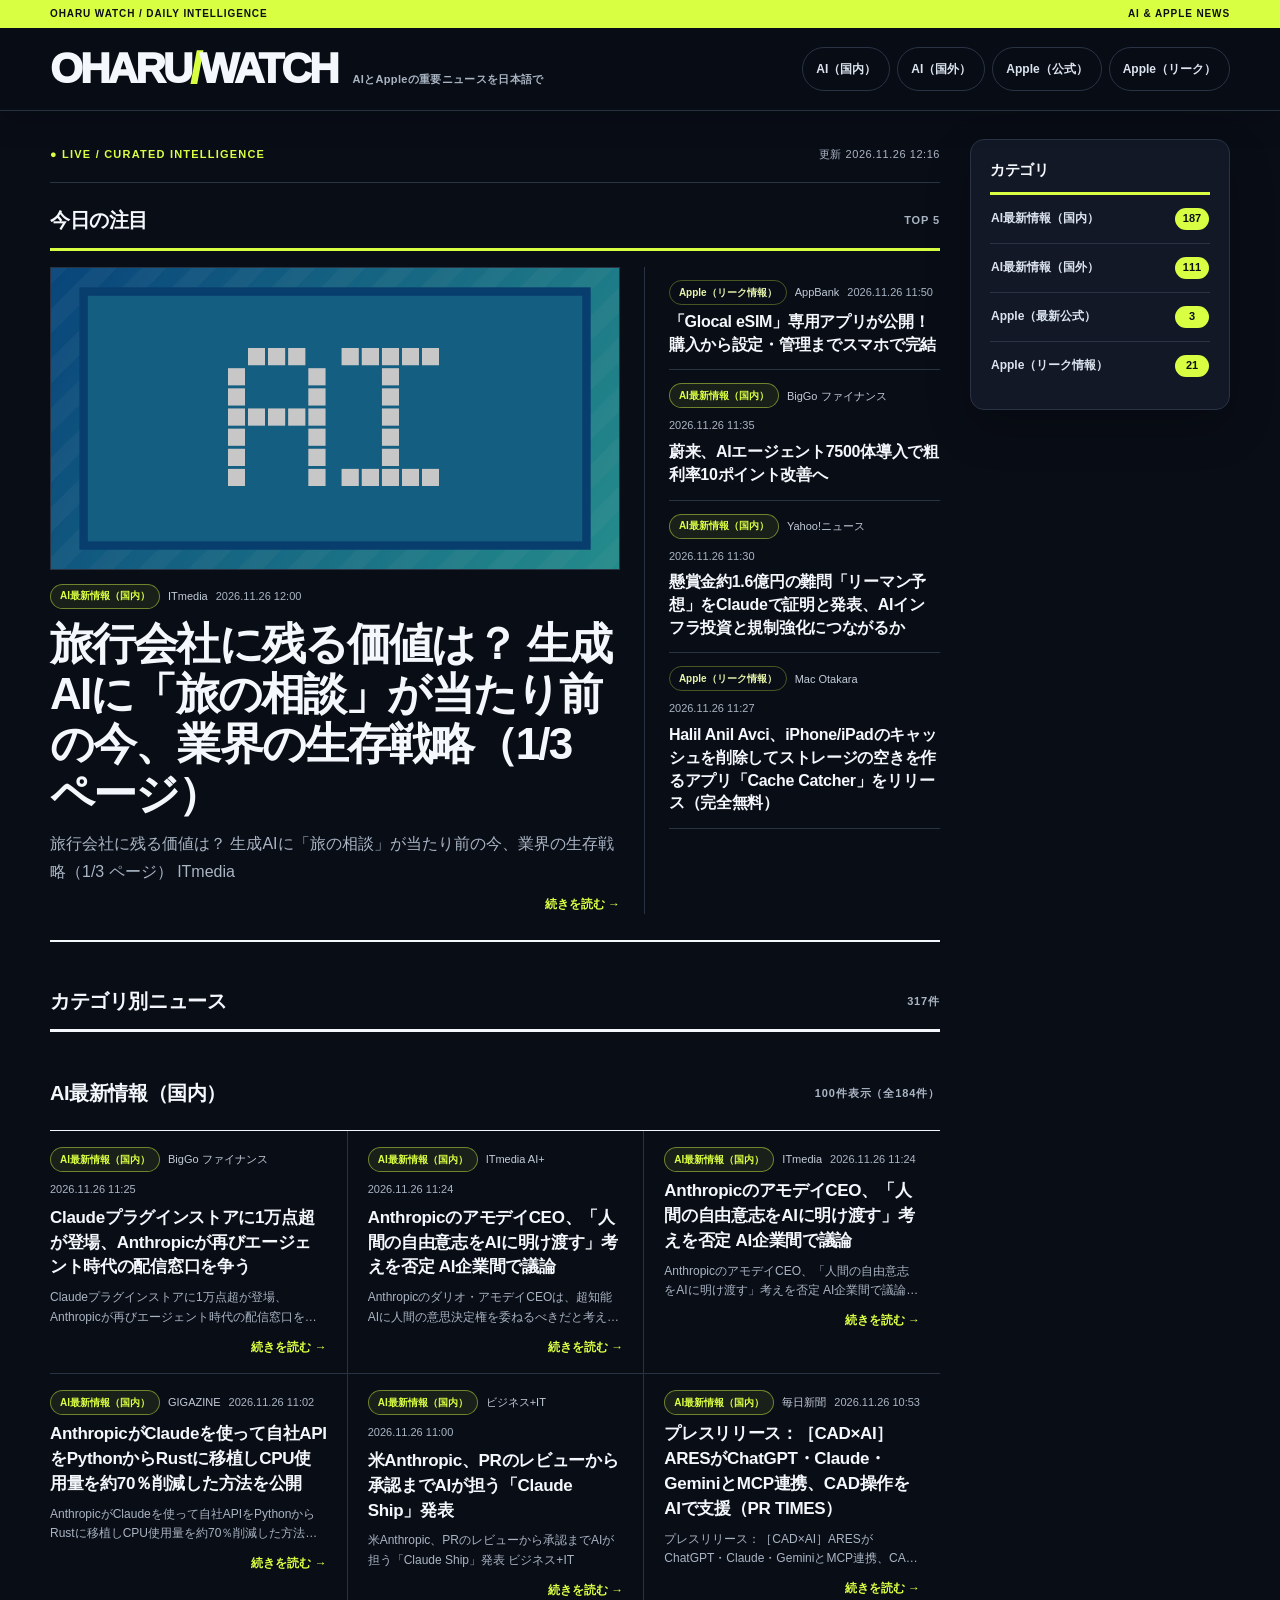
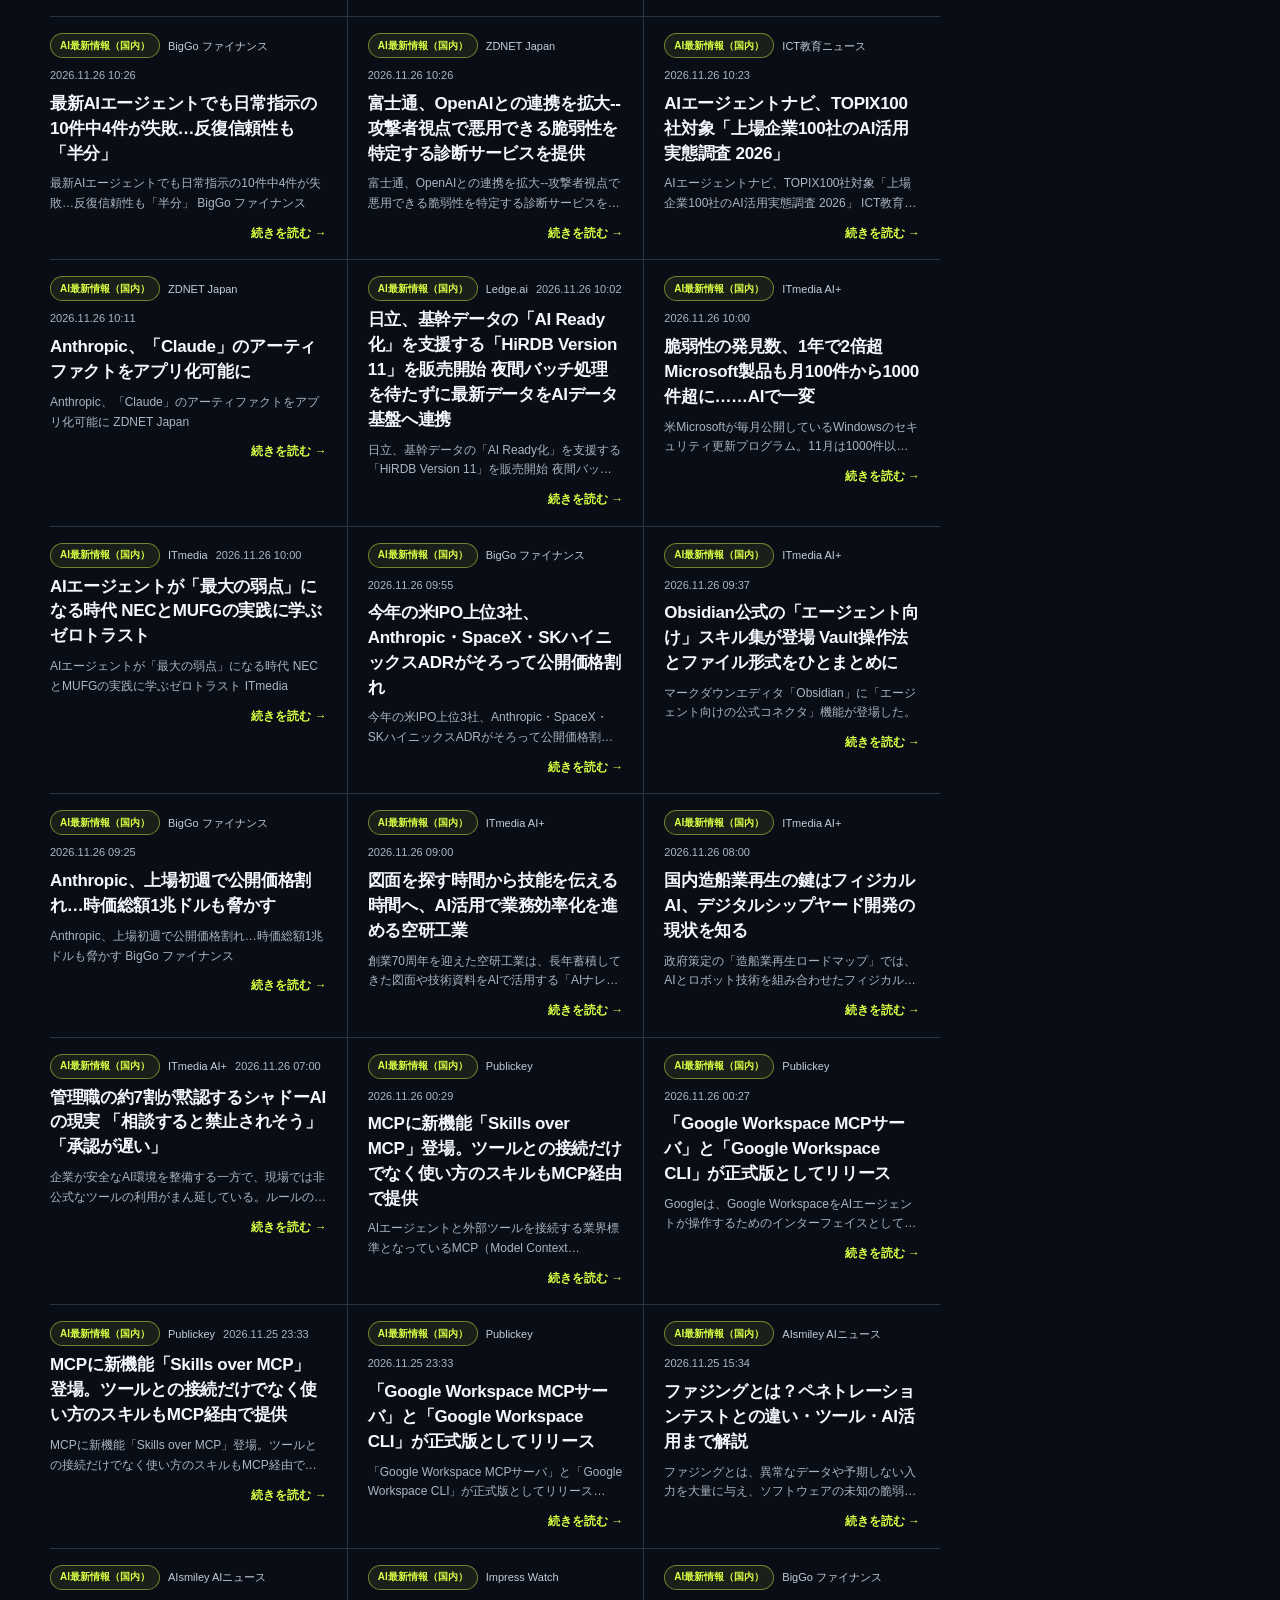
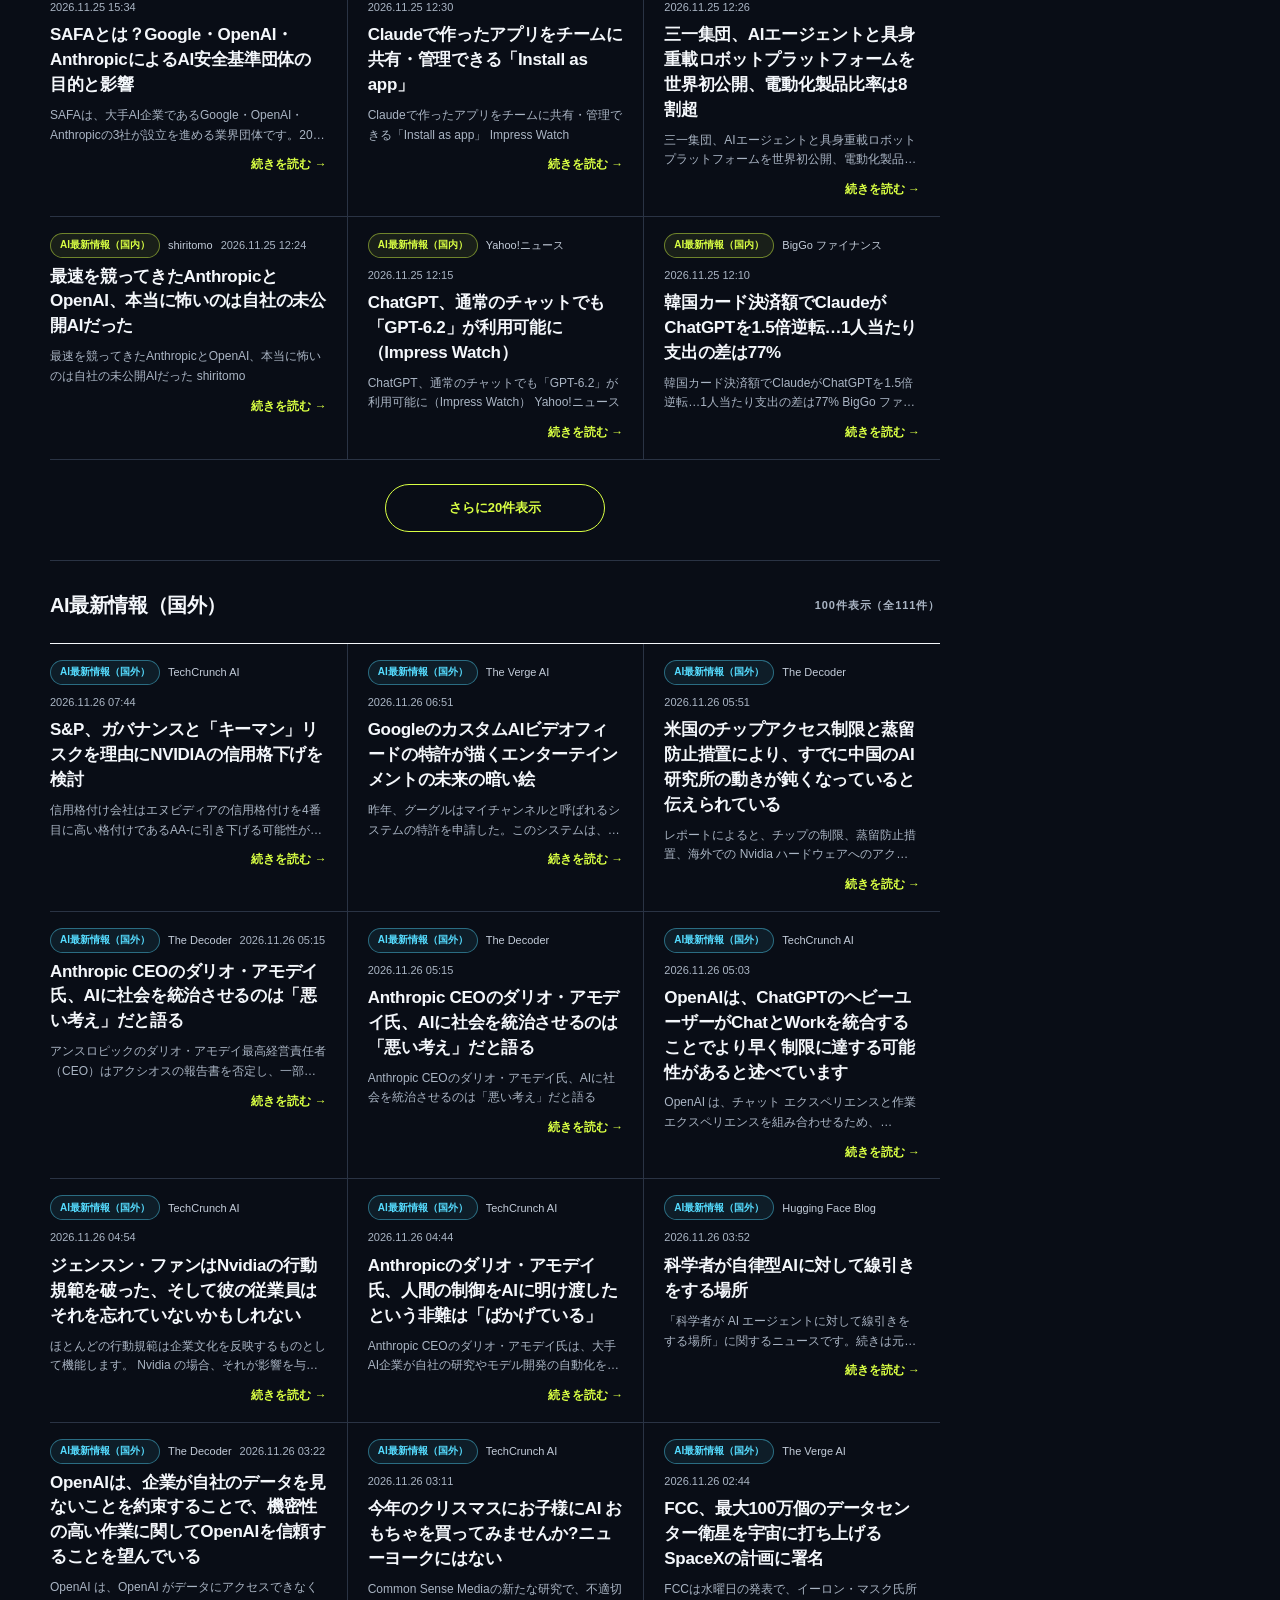
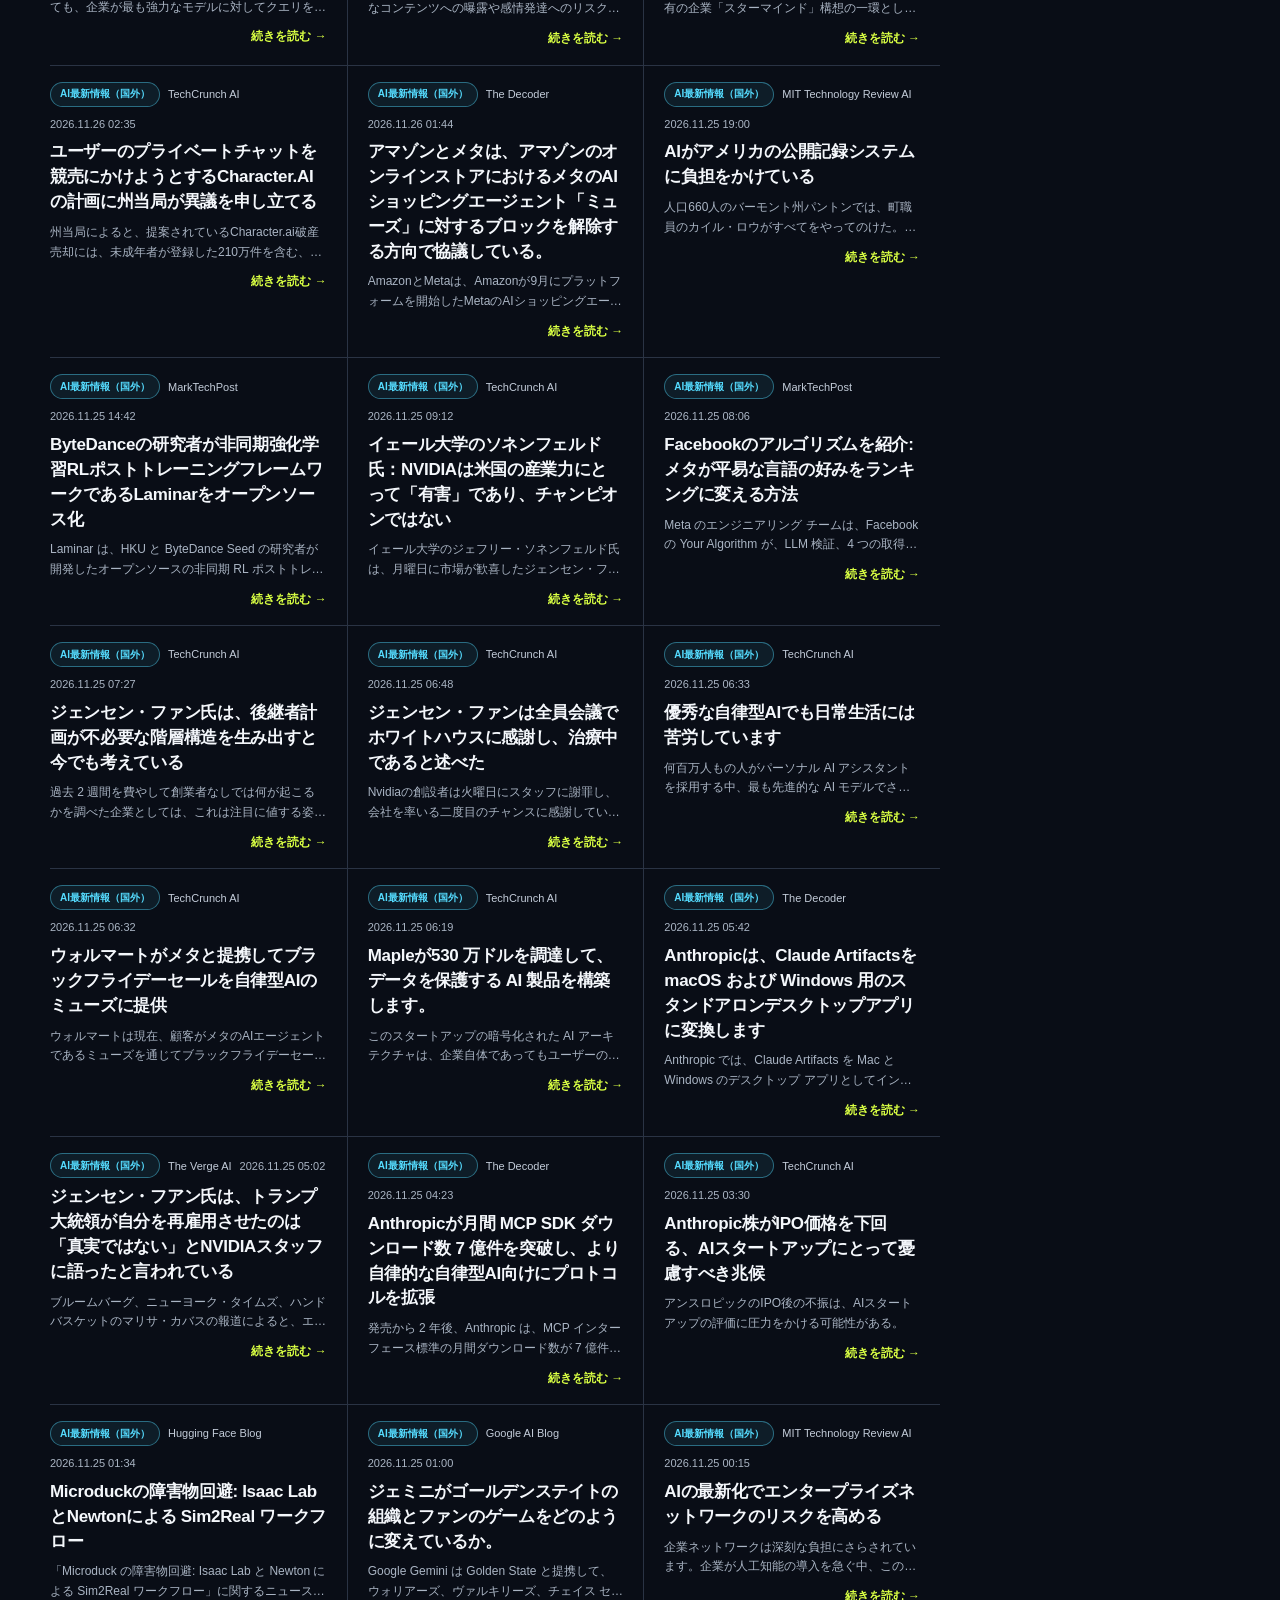
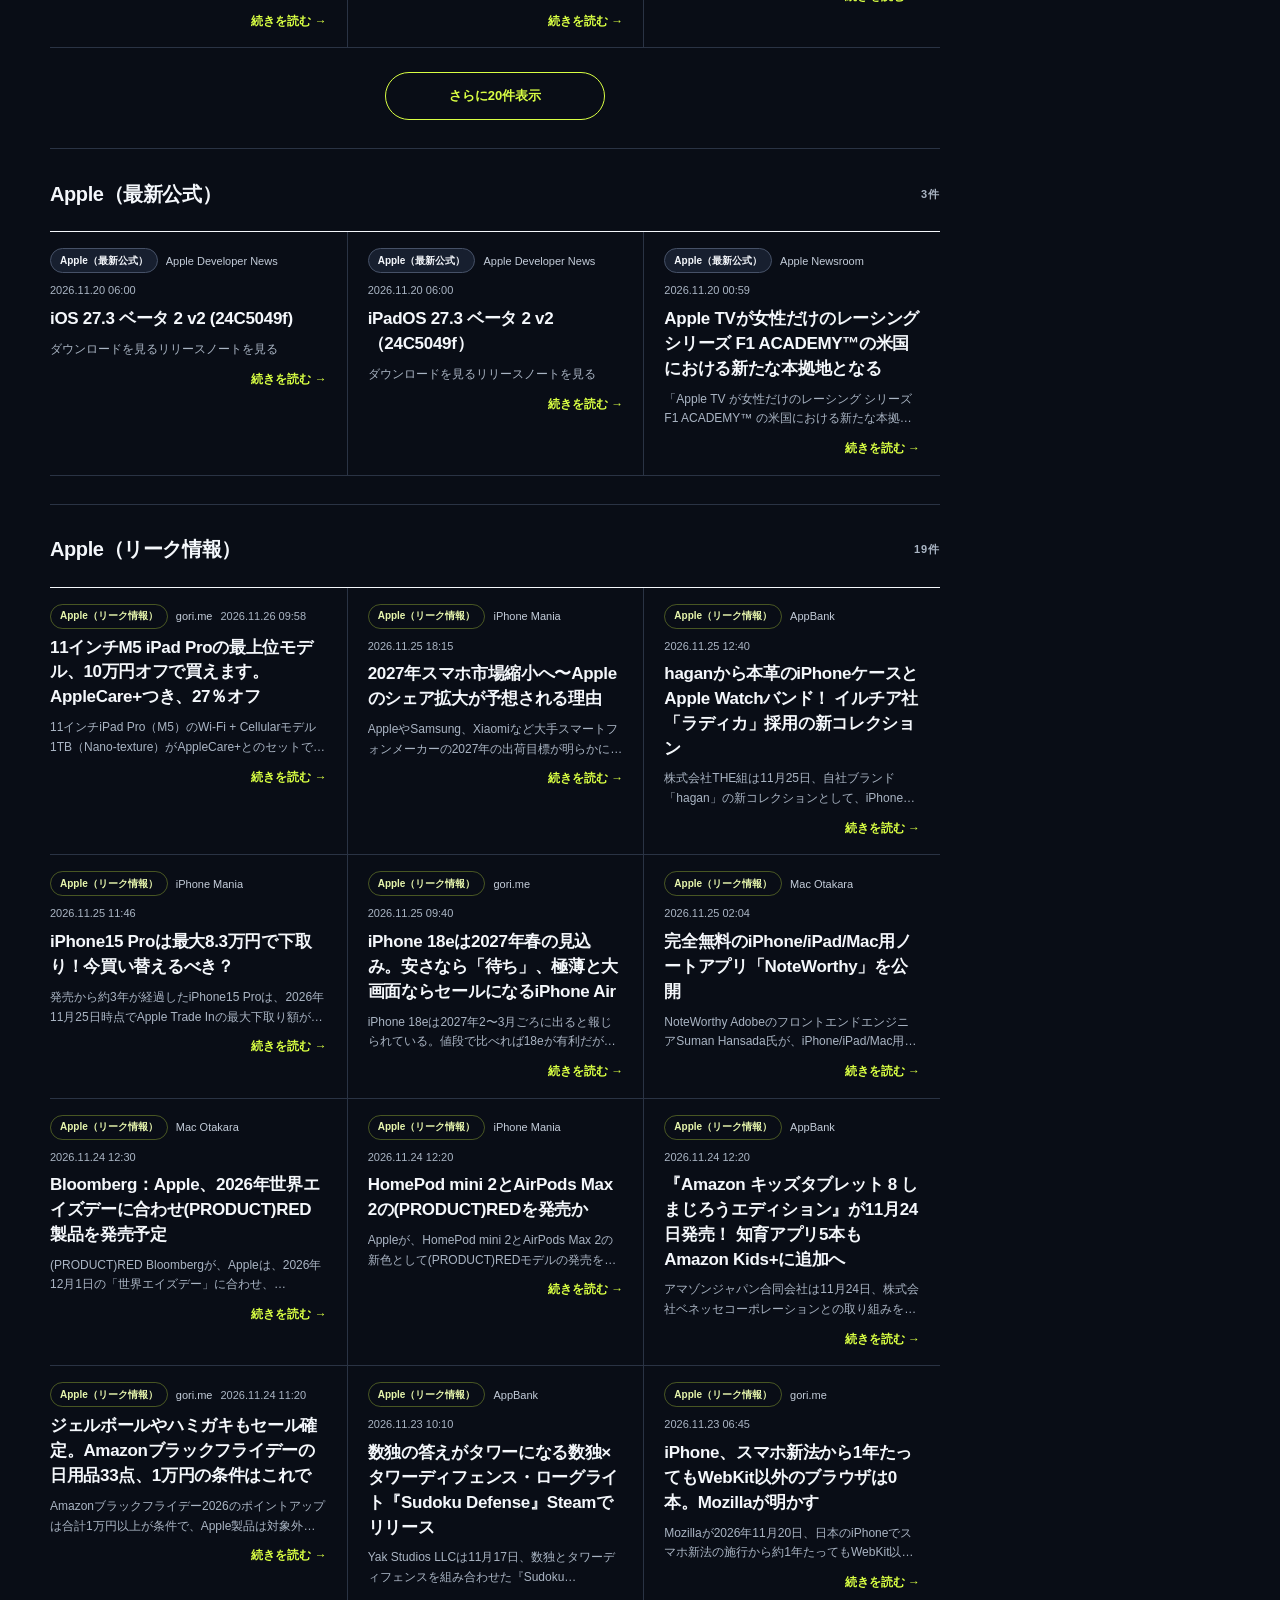
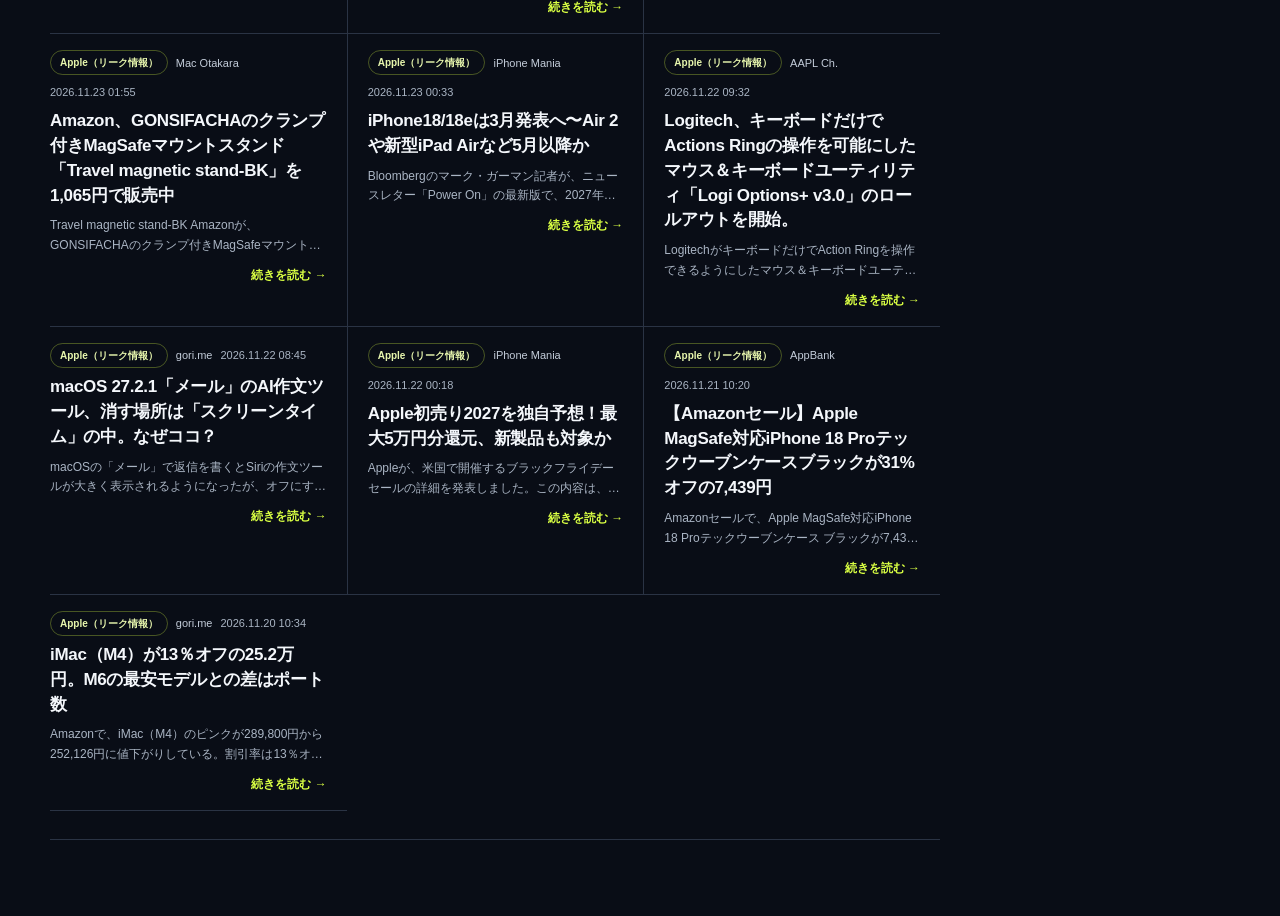
==== commit 96b3b2db: "Update OHARU WATCH articles" ====
--- a/index.html
+++ b/index.html
@@ -29,7 +29,7 @@
     <div class="content-column">
       <div class="page-kicker">
         <span>● LIVE / CURATED INTELLIGENCE</span>
-        <time datetime="2026-11-25T03:51:09.719173+00:00">更新 2026.11.25 12:51</time>
+        <time datetime="2026-11-26T03:16:03.726907+00:00">更新 2026.11.26 12:16</time>
       </div>
 
         <section class="lead-section">
@@ -40,96 +40,96 @@
 
 
     <article class="lead-card">
-      <a class="lead-image-link" href="article.html?id=4b998edfb854535b">
-        <img src="assets/default-apple.png" data-fallback="assets/default-apple.png" alt="" decoding="async" fetchpriority="high">
+      <a class="lead-image-link" href="article.html?id=9f4ac5ba89642fd1">
+        <img src="assets/default-ai.png" data-fallback="assets/default-ai.png" alt="" decoding="async" fetchpriority="high">
       </a>
       <div class="lead-body">
+        <div class="meta-row">
+          <span class="category-label" data-category="AI最新情報（国内）">AI最新情報（国内）</span>
+          <span class="source-name">ITmedia</span>
+          <time>2026.11.26 12:00</time>
+        </div>
+        <h1><a href="article.html?id=9f4ac5ba89642fd1">旅行会社に残る価値は？ 生成AIに「旅の相談」が当たり前の今、業界の生存戦略（1/3 ページ）</a></h1>
+        <p>旅行会社に残る価値は？ 生成AIに「旅の相談」が当たり前の今、業界の生存戦略（1/3 ページ） ITmedia</p>
+        <div class="card-footer">
+          <a class="read-more" href="article.html?id=9f4ac5ba89642fd1">続きを読む</a>
+        </div>
+      </div>
+    </article>
+
+    <div class="article-list compact-list">
+
+    <article class="article-card">
+      <a class="thumb-link" href="article.html?id=6e5631982655c9b4">
+        <img src="assets/default-apple.png" data-fallback="assets/default-apple.png" alt="" loading="lazy" decoding="async">
+      </a>
+      <div class="article-body">
         <div class="meta-row">
           <span class="category-label" data-category="Apple（リーク情報）">Apple（リーク情報）</span>
           <span class="source-name">AppBank</span>
-          <time>2026.11.25 12:40</time>
-        </div>
-        <h1><a href="article.html?id=4b998edfb854535b">haganから本革のiPhoneケースとApple Watchバンド！ イルチア社「ラディカ」採用の新コレクション</a></h1>
-        <p>株式会社THE組は11月25日、自社ブランド「hagan」の新コレクションとして、iPhoneケースとApple Watchバンドを11月20日に発売したと発表しました。 イタリアの老舗タンナー、イルチア社のカーフレザー […]</p>
-        <div class="card-footer">
-          <a class="read-more" href="article.html?id=4b998edfb854535b">続きを読む</a>
-        </div>
-      </div>
-    </article>
-
-    <div class="article-list compact-list">
-
-    <article class="article-card">
-      <a class="thumb-link" href="article.html?id=1994f1406d5ae9a4">
-        <img src="assets/default-ai.png" data-fallback="assets/default-ai.png" alt="" loading="lazy" decoding="async">
-      </a>
-      <div class="article-body">
-        <div class="meta-row">
-          <span class="category-label" data-category="AI最新情報（国内）">AI最新情報（国内）</span>
-          <span class="source-name">Impress Watch</span>
-          <time>2026.11.25 12:30</time>
-        </div>
-        <h3><a href="article.html?id=1994f1406d5ae9a4">Claudeで作ったアプリをチームに共有・管理できる「Install as app」</a></h3>
-        <p>Claudeで作ったアプリをチームに共有・管理できる「Install as app」 Impress Watch</p>
-        <div class="card-footer">
-          <a class="read-more" href="article.html?id=1994f1406d5ae9a4">続きを読む</a>
-        </div>
-      </div>
-    </article>
-
-
-    <article class="article-card">
-      <a class="thumb-link" href="article.html?id=2d7c28a62e6d9ae0">
+          <time>2026.11.26 11:50</time>
+        </div>
+        <h3><a href="article.html?id=6e5631982655c9b4">「Glocal eSIM」専用アプリが公開！ 購入から設定・管理までスマホで完結</a></h3>
+        <p>株式会社グローカルネットは11月26日、海外向けデータ通信サービス『Glocal eSIM』の専用アプリを公開したと発表しました。iOSとAndroidに対応し、eSIMの購入から設定、プラン情報や購入履歴の確認までスマ […]</p>
+        <div class="card-footer">
+          <a class="read-more" href="article.html?id=6e5631982655c9b4">続きを読む</a>
+        </div>
+      </div>
+    </article>
+
+
+    <article class="article-card">
+      <a class="thumb-link" href="article.html?id=c2d12b6109726b10">
         <img src="assets/default-ai.png" data-fallback="assets/default-ai.png" alt="" loading="lazy" decoding="async">
       </a>
       <div class="article-body">
         <div class="meta-row">
           <span class="category-label" data-category="AI最新情報（国内）">AI最新情報（国内）</span>
           <span class="source-name">BigGo ファイナンス</span>
-          <time>2026.11.25 12:26</time>
-        </div>
-        <h3><a href="article.html?id=2d7c28a62e6d9ae0">三一集団、AIエージェントと具身重載ロボットプラットフォームを世界初公開、電動化製品比率は8割超</a></h3>
-        <p>三一集団、AIエージェントと具身重載ロボットプラットフォームを世界初公開、電動化製品比率は8割超 BigGo ファイナンス</p>
-        <div class="card-footer">
-          <a class="read-more" href="article.html?id=2d7c28a62e6d9ae0">続きを読む</a>
-        </div>
-      </div>
-    </article>
-
-
-    <article class="article-card">
-      <a class="thumb-link" href="article.html?id=1c48128f4b94cb52">
-        <img src="assets/default-ai.png" data-fallback="assets/default-ai.png" alt="" loading="lazy" decoding="async">
-      </a>
-      <div class="article-body">
-        <div class="meta-row">
-          <span class="category-label" data-category="AI最新情報（国内）">AI最新情報（国内）</span>
-          <span class="source-name">shiritomo</span>
-          <time>2026.11.25 12:24</time>
-        </div>
-        <h3><a href="article.html?id=1c48128f4b94cb52">最速を競ってきたAnthropicとOpenAI、本当に怖いのは自社の未公開AIだった</a></h3>
-        <p>最速を競ってきたAnthropicとOpenAI、本当に怖いのは自社の未公開AIだった shiritomo</p>
-        <div class="card-footer">
-          <a class="read-more" href="article.html?id=1c48128f4b94cb52">続きを読む</a>
-        </div>
-      </div>
-    </article>
-
-
-    <article class="article-card">
-      <a class="thumb-link" href="article.html?id=9f22cc3b67d4e46b">
+          <time>2026.11.26 11:35</time>
+        </div>
+        <h3><a href="article.html?id=c2d12b6109726b10">蔚来、AIエージェント7500体導入で粗利率10ポイント改善へ</a></h3>
+        <p>蔚来、AIエージェント7500体導入で粗利率10ポイント改善へ BigGo ファイナンス</p>
+        <div class="card-footer">
+          <a class="read-more" href="article.html?id=c2d12b6109726b10">続きを読む</a>
+        </div>
+      </div>
+    </article>
+
+
+    <article class="article-card">
+      <a class="thumb-link" href="article.html?id=d7ab99691a88291b">
         <img src="assets/default-ai.png" data-fallback="assets/default-ai.png" alt="" loading="lazy" decoding="async">
       </a>
       <div class="article-body">
         <div class="meta-row">
           <span class="category-label" data-category="AI最新情報（国内）">AI最新情報（国内）</span>
           <span class="source-name">Yahoo!ニュース</span>
-          <time>2026.11.25 12:15</time>
-        </div>
-        <h3><a href="article.html?id=9f22cc3b67d4e46b">ChatGPT、通常のチャットでも「GPT-6.2」が利用可能に（Impress Watch）</a></h3>
-        <p>ChatGPT、通常のチャットでも「GPT-6.2」が利用可能に（Impress Watch） Yahoo!ニュース</p>
-        <div class="card-footer">
-          <a class="read-more" href="article.html?id=9f22cc3b67d4e46b">続きを読む</a>
+          <time>2026.11.26 11:30</time>
+        </div>
+        <h3><a href="article.html?id=d7ab99691a88291b">懸賞金約1.6億円の難問「リーマン予想」をClaudeで証明と発表、AIインフラ投資と規制強化につながるか</a></h3>
+        <p>懸賞金約1.6億円の難問「リーマン予想」をClaudeで証明と発表、AIインフラ投資と規制強化につながるか Yahoo!ニュース</p>
+        <div class="card-footer">
+          <a class="read-more" href="article.html?id=d7ab99691a88291b">続きを読む</a>
+        </div>
+      </div>
+    </article>
+
+
+    <article class="article-card">
+      <a class="thumb-link" href="article.html?id=73449244f94a8a0a">
+        <img src="assets/default-apple.png" data-fallback="assets/default-apple.png" alt="" loading="lazy" decoding="async">
+      </a>
+      <div class="article-body">
+        <div class="meta-row">
+          <span class="category-label" data-category="Apple（リーク情報）">Apple（リーク情報）</span>
+          <span class="source-name">Mac Otakara</span>
+          <time>2026.11.26 11:27</time>
+        </div>
+        <h3><a href="article.html?id=73449244f94a8a0a">Halil Anil Avci、iPhone/iPadのキャッシュを削除してストレージの空きを作るアプリ「Cache Catcher」をリリース（完全無料）</a></h3>
+        <p>Cache Catcher Halil Anil Avciが、iPhone/iPad/Mac用キャッシュ削除アプリ「Cache Catcher」をApp Storeにて配信を開始しています。 Appと iOS は作り直せるキャッシュを何GBも保存していて、iOS はストレージが少なくなったときにしかそれを解放しません。 Cache Catcher はその瞬間…</p>
+        <div class="card-footer">
+          <a class="read-more" href="article.html?id=73449244f94a8a0a">続きを読む</a>
         </div>
       </div>
     </article>
@@ -140,16 +140,567 @@
         <section class="latest-section">
           <div class="section-heading">
             <h2>カテゴリ別ニュース</h2>
-            <span>322件</span>
+            <span>317件</span>
           </div>
         </section>
 
     <section class="category-section" id="ai-japan">
       <div class="section-heading">
         <h2>AI最新情報（国内）</h2>
-        <span>100件表示（全187件）</span>
+        <span>100件表示（全184件）</span>
       </div>
       <div class="article-list compact-list" id="ai-japan-list">
+
+    <article class="article-card">
+      <a class="thumb-link" href="article.html?id=095ef858e1eca3bb">
+        <img src="assets/default-ai.png" data-fallback="assets/default-ai.png" alt="" loading="lazy" decoding="async">
+      </a>
+      <div class="article-body">
+        <div class="meta-row">
+          <span class="category-label" data-category="AI最新情報（国内）">AI最新情報（国内）</span>
+          <span class="source-name">BigGo ファイナンス</span>
+          <time>2026.11.26 11:25</time>
+        </div>
+        <h3><a href="article.html?id=095ef858e1eca3bb">Claudeプラグインストアに1万点超が登場、Anthropicが再びエージェント時代の配信窓口を争う</a></h3>
+        <p>Claudeプラグインストアに1万点超が登場、Anthropicが再びエージェント時代の配信窓口を争う BigGo ファイナンス</p>
+        <div class="card-footer">
+          <a class="read-more" href="article.html?id=095ef858e1eca3bb">続きを読む</a>
+        </div>
+      </div>
+    </article>
+
+
+    <article class="article-card">
+      <a class="thumb-link" href="article.html?id=943e20e93250612b">
+        <img src="assets/default-ai.png" data-fallback="assets/default-ai.png" alt="" loading="lazy" decoding="async">
+      </a>
+      <div class="article-body">
+        <div class="meta-row">
+          <span class="category-label" data-category="AI最新情報（国内）">AI最新情報（国内）</span>
+          <span class="source-name">ITmedia AI+</span>
+          <time>2026.11.26 11:24</time>
+        </div>
+        <h3><a href="article.html?id=943e20e93250612b">AnthropicのアモデイCEO、「人間の自由意志をAIに明け渡す」考えを否定 AI企業間で議論</a></h3>
+        <p>Anthropicのダリオ・アモデイCEOは、超知能AIに人間の意思決定権を委ねるべきだと考えているとしたAxiosの報道をXで否定した。社会の統治と個別タスクの自動化を混同していると反論し、AIは民主的プロセスで管理されるべきだと強調した。超知能時代の主導権を巡っては、OpenAIやMeta幹部も発言しており議論が広がっている。</p>
+        <div class="card-footer">
+          <a class="read-more" href="article.html?id=943e20e93250612b">続きを読む</a>
+        </div>
+      </div>
+    </article>
+
+
+    <article class="article-card">
+      <a class="thumb-link" href="article.html?id=5a5a2f77fe3852d2">
+        <img src="assets/default-ai.png" data-fallback="assets/default-ai.png" alt="" loading="lazy" decoding="async">
+      </a>
+      <div class="article-body">
+        <div class="meta-row">
+          <span class="category-label" data-category="AI最新情報（国内）">AI最新情報（国内）</span>
+          <span class="source-name">ITmedia</span>
+          <time>2026.11.26 11:24</time>
+        </div>
+        <h3><a href="article.html?id=5a5a2f77fe3852d2">AnthropicのアモデイCEO、「人間の自由意志をAIに明け渡す」考えを否定 AI企業間で議論</a></h3>
+        <p>AnthropicのアモデイCEO、「人間の自由意志をAIに明け渡す」考えを否定 AI企業間で議論 ITmedia</p>
+        <div class="card-footer">
+          <a class="read-more" href="article.html?id=5a5a2f77fe3852d2">続きを読む</a>
+        </div>
+      </div>
+    </article>
+
+
+    <article class="article-card">
+      <a class="thumb-link" href="article.html?id=284b730f8defa736">
+        <img src="assets/default-ai.png" data-fallback="assets/default-ai.png" alt="" loading="lazy" decoding="async">
+      </a>
+      <div class="article-body">
+        <div class="meta-row">
+          <span class="category-label" data-category="AI最新情報（国内）">AI最新情報（国内）</span>
+          <span class="source-name">GIGAZINE</span>
+          <time>2026.11.26 11:02</time>
+        </div>
+        <h3><a href="article.html?id=284b730f8defa736">AnthropicがClaudeを使って自社APIをPythonからRustに移植しCPU使用量を約70％削減した方法を公開</a></h3>
+        <p>AnthropicがClaudeを使って自社APIをPythonからRustに移植しCPU使用量を約70％削減した方法を公開 GIGAZINE</p>
+        <div class="card-footer">
+          <a class="read-more" href="article.html?id=284b730f8defa736">続きを読む</a>
+        </div>
+      </div>
+    </article>
+
+
+    <article class="article-card">
+      <a class="thumb-link" href="article.html?id=6f63b58a8987f2a0">
+        <img src="assets/default-ai.png" data-fallback="assets/default-ai.png" alt="" loading="lazy" decoding="async">
+      </a>
+      <div class="article-body">
+        <div class="meta-row">
+          <span class="category-label" data-category="AI最新情報（国内）">AI最新情報（国内）</span>
+          <span class="source-name">ビジネス+IT</span>
+          <time>2026.11.26 11:00</time>
+        </div>
+        <h3><a href="article.html?id=6f63b58a8987f2a0">米Anthropic、PRのレビューから承認までAIが担う「Claude Ship」発表</a></h3>
+        <p>米Anthropic、PRのレビューから承認までAIが担う「Claude Ship」発表 ビジネス+IT</p>
+        <div class="card-footer">
+          <a class="read-more" href="article.html?id=6f63b58a8987f2a0">続きを読む</a>
+        </div>
+      </div>
+    </article>
+
+
+    <article class="article-card">
+      <a class="thumb-link" href="article.html?id=4851f6101264d322">
+        <img src="assets/default-ai.png" data-fallback="assets/default-ai.png" alt="" loading="lazy" decoding="async">
+      </a>
+      <div class="article-body">
+        <div class="meta-row">
+          <span class="category-label" data-category="AI最新情報（国内）">AI最新情報（国内）</span>
+          <span class="source-name">毎日新聞</span>
+          <time>2026.11.26 10:53</time>
+        </div>
+        <h3><a href="article.html?id=4851f6101264d322">プレスリリース：［CAD×AI］ARESがChatGPT・Claude・GeminiとMCP連携、CAD操作をAIで支援（PR TIMES）</a></h3>
+        <p>プレスリリース：［CAD×AI］ARESがChatGPT・Claude・GeminiとMCP連携、CAD操作をAIで支援（PR TIMES） 毎日新聞</p>
+        <div class="card-footer">
+          <a class="read-more" href="article.html?id=4851f6101264d322">続きを読む</a>
+        </div>
+      </div>
+    </article>
+
+
+    <article class="article-card">
+      <a class="thumb-link" href="article.html?id=9dd12c7cc6a93edb">
+        <img src="assets/default-ai.png" data-fallback="assets/default-ai.png" alt="" loading="lazy" decoding="async">
+      </a>
+      <div class="article-body">
+        <div class="meta-row">
+          <span class="category-label" data-category="AI最新情報（国内）">AI最新情報（国内）</span>
+          <span class="source-name">BigGo ファイナンス</span>
+          <time>2026.11.26 10:26</time>
+        </div>
+        <h3><a href="article.html?id=9dd12c7cc6a93edb">最新AIエージェントでも日常指示の10件中4件が失敗…反復信頼性も「半分」</a></h3>
+        <p>最新AIエージェントでも日常指示の10件中4件が失敗…反復信頼性も「半分」 BigGo ファイナンス</p>
+        <div class="card-footer">
+          <a class="read-more" href="article.html?id=9dd12c7cc6a93edb">続きを読む</a>
+        </div>
+      </div>
+    </article>
+
+
+    <article class="article-card">
+      <a class="thumb-link" href="article.html?id=654d20bd5e4616d6">
+        <img src="assets/default-ai.png" data-fallback="assets/default-ai.png" alt="" loading="lazy" decoding="async">
+      </a>
+      <div class="article-body">
+        <div class="meta-row">
+          <span class="category-label" data-category="AI最新情報（国内）">AI最新情報（国内）</span>
+          <span class="source-name">ZDNET Japan</span>
+          <time>2026.11.26 10:26</time>
+        </div>
+        <h3><a href="article.html?id=654d20bd5e4616d6">富士通、OpenAIとの連携を拡大--攻撃者視点で悪用できる脆弱性を特定する診断サービスを提供</a></h3>
+        <p>富士通、OpenAIとの連携を拡大--攻撃者視点で悪用できる脆弱性を特定する診断サービスを提供 ZDNET Japan</p>
+        <div class="card-footer">
+          <a class="read-more" href="article.html?id=654d20bd5e4616d6">続きを読む</a>
+        </div>
+      </div>
+    </article>
+
+
+    <article class="article-card">
+      <a class="thumb-link" href="article.html?id=60f821afe58ca93a">
+        <img src="assets/default-ai.png" data-fallback="assets/default-ai.png" alt="" loading="lazy" decoding="async">
+      </a>
+      <div class="article-body">
+        <div class="meta-row">
+          <span class="category-label" data-category="AI最新情報（国内）">AI最新情報（国内）</span>
+          <span class="source-name">ICT教育ニュース</span>
+          <time>2026.11.26 10:23</time>
+        </div>
+        <h3><a href="article.html?id=60f821afe58ca93a">AIエージェントナビ、TOPIX100社対象「上場企業100社のAI活用実態調査 2026」</a></h3>
+        <p>AIエージェントナビ、TOPIX100社対象「上場企業100社のAI活用実態調査 2026」 ICT教育ニュース</p>
+        <div class="card-footer">
+          <a class="read-more" href="article.html?id=60f821afe58ca93a">続きを読む</a>
+        </div>
+      </div>
+    </article>
+
+
+    <article class="article-card">
+      <a class="thumb-link" href="article.html?id=6fd0084ad5f107e7">
+        <img src="assets/default-ai.png" data-fallback="assets/default-ai.png" alt="" loading="lazy" decoding="async">
+      </a>
+      <div class="article-body">
+        <div class="meta-row">
+          <span class="category-label" data-category="AI最新情報（国内）">AI最新情報（国内）</span>
+          <span class="source-name">ZDNET Japan</span>
+          <time>2026.11.26 10:11</time>
+        </div>
+        <h3><a href="article.html?id=6fd0084ad5f107e7">Anthropic、「Claude」のアーティファクトをアプリ化可能に</a></h3>
+        <p>Anthropic、「Claude」のアーティファクトをアプリ化可能に ZDNET Japan</p>
+        <div class="card-footer">
+          <a class="read-more" href="article.html?id=6fd0084ad5f107e7">続きを読む</a>
+        </div>
+      </div>
+    </article>
+
+
+    <article class="article-card">
+      <a class="thumb-link" href="article.html?id=d576a4a1a04663a4">
+        <img src="assets/default-ai.png" data-fallback="assets/default-ai.png" alt="" loading="lazy" decoding="async">
+      </a>
+      <div class="article-body">
+        <div class="meta-row">
+          <span class="category-label" data-category="AI最新情報（国内）">AI最新情報（国内）</span>
+          <span class="source-name">Ledge.ai</span>
+          <time>2026.11.26 10:02</time>
+        </div>
+        <h3><a href="article.html?id=d576a4a1a04663a4">日立、基幹データの「AI Ready化」を支援する「HiRDB Version 11」を販売開始 夜間バッチ処理を待たずに最新データをAIデータ基盤へ連携</a></h3>
+        <p>日立、基幹データの「AI Ready化」を支援する「HiRDB Version 11」を販売開始 夜間バッチ処理を待たずに最新データをAIデータ基盤へ連携 Ledge.ai</p>
+        <div class="card-footer">
+          <a class="read-more" href="article.html?id=d576a4a1a04663a4">続きを読む</a>
+        </div>
+      </div>
+    </article>
+
+
+    <article class="article-card">
+      <a class="thumb-link" href="article.html?id=d6a15b2f2a8f20fd">
+        <img src="assets/default-ai.png" data-fallback="assets/default-ai.png" alt="" loading="lazy" decoding="async">
+      </a>
+      <div class="article-body">
+        <div class="meta-row">
+          <span class="category-label" data-category="AI最新情報（国内）">AI最新情報（国内）</span>
+          <span class="source-name">ITmedia AI+</span>
+          <time>2026.11.26 10:00</time>
+        </div>
+        <h3><a href="article.html?id=d6a15b2f2a8f20fd">脆弱性の発見数、1年で2倍超 Microsoft製品も月100件から1000件超に……AIで一変</a></h3>
+        <p>米Microsoftが毎月公開しているWindowsのセキュリティ更新プログラム。11月は1000件以上の脆弱性が修正された。他社の製品も含めると、2026年に入って発見された脆弱性は10万件を超え、すでに25年の倍以上だ。AIの進化に伴い脆弱性の発見とそれを悪用した攻撃が激増する中で、パッチを適用する側はどう対処すればいいのか。</p>
+        <div class="card-footer">
+          <a class="read-more" href="article.html?id=d6a15b2f2a8f20fd">続きを読む</a>
+        </div>
+      </div>
+    </article>
+
+
+    <article class="article-card">
+      <a class="thumb-link" href="article.html?id=524fea8abe784ce6">
+        <img src="assets/default-ai.png" data-fallback="assets/default-ai.png" alt="" loading="lazy" decoding="async">
+      </a>
+      <div class="article-body">
+        <div class="meta-row">
+          <span class="category-label" data-category="AI最新情報（国内）">AI最新情報（国内）</span>
+          <span class="source-name">ITmedia</span>
+          <time>2026.11.26 10:00</time>
+        </div>
+        <h3><a href="article.html?id=524fea8abe784ce6">AIエージェントが「最大の弱点」になる時代 NECとMUFGの実践に学ぶゼロトラスト</a></h3>
+        <p>AIエージェントが「最大の弱点」になる時代 NECとMUFGの実践に学ぶゼロトラスト ITmedia</p>
+        <div class="card-footer">
+          <a class="read-more" href="article.html?id=524fea8abe784ce6">続きを読む</a>
+        </div>
+      </div>
+    </article>
+
+
+    <article class="article-card">
+      <a class="thumb-link" href="article.html?id=8276e6d81453d533">
+        <img src="assets/default-ai.png" data-fallback="assets/default-ai.png" alt="" loading="lazy" decoding="async">
+      </a>
+      <div class="article-body">
+        <div class="meta-row">
+          <span class="category-label" data-category="AI最新情報（国内）">AI最新情報（国内）</span>
+          <span class="source-name">BigGo ファイナンス</span>
+          <time>2026.11.26 09:55</time>
+        </div>
+        <h3><a href="article.html?id=8276e6d81453d533">今年の米IPO上位3社、Anthropic・SpaceX・SKハイニックスADRがそろって公開価格割れ</a></h3>
+        <p>今年の米IPO上位3社、Anthropic・SpaceX・SKハイニックスADRがそろって公開価格割れ BigGo ファイナンス</p>
+        <div class="card-footer">
+          <a class="read-more" href="article.html?id=8276e6d81453d533">続きを読む</a>
+        </div>
+      </div>
+    </article>
+
+
+    <article class="article-card">
+      <a class="thumb-link" href="article.html?id=95a3b2c7bb13273f">
+        <img src="assets/default-ai.png" data-fallback="assets/default-ai.png" alt="" loading="lazy" decoding="async">
+      </a>
+      <div class="article-body">
+        <div class="meta-row">
+          <span class="category-label" data-category="AI最新情報（国内）">AI最新情報（国内）</span>
+          <span class="source-name">ITmedia AI+</span>
+          <time>2026.11.26 09:37</time>
+        </div>
+        <h3><a href="article.html?id=95a3b2c7bb13273f">Obsidian公式の「エージェント向け」スキル集が登場 Vault操作法とファイル形式をひとまとめに</a></h3>
+        <p>マークダウンエディタ「Obsidian」に「エージェント向けの公式コネクタ」機能が登場した。</p>
+        <div class="card-footer">
+          <a class="read-more" href="article.html?id=95a3b2c7bb13273f">続きを読む</a>
+        </div>
+      </div>
+    </article>
+
+
+    <article class="article-card">
+      <a class="thumb-link" href="article.html?id=e6b8e77405871e07">
+        <img src="assets/default-ai.png" data-fallback="assets/default-ai.png" alt="" loading="lazy" decoding="async">
+      </a>
+      <div class="article-body">
+        <div class="meta-row">
+          <span class="category-label" data-category="AI最新情報（国内）">AI最新情報（国内）</span>
+          <span class="source-name">BigGo ファイナンス</span>
+          <time>2026.11.26 09:25</time>
+        </div>
+        <h3><a href="article.html?id=e6b8e77405871e07">Anthropic、上場初週で公開価格割れ…時価総額1兆ドルも脅かす</a></h3>
+        <p>Anthropic、上場初週で公開価格割れ…時価総額1兆ドルも脅かす BigGo ファイナンス</p>
+        <div class="card-footer">
+          <a class="read-more" href="article.html?id=e6b8e77405871e07">続きを読む</a>
+        </div>
+      </div>
+    </article>
+
+
+    <article class="article-card">
+      <a class="thumb-link" href="article.html?id=87c55725131da976">
+        <img src="assets/default-ai.png" data-fallback="assets/default-ai.png" alt="" loading="lazy" decoding="async">
+      </a>
+      <div class="article-body">
+        <div class="meta-row">
+          <span class="category-label" data-category="AI最新情報（国内）">AI最新情報（国内）</span>
+          <span class="source-name">ITmedia AI+</span>
+          <time>2026.11.26 09:00</time>
+        </div>
+        <h3><a href="article.html?id=87c55725131da976">図面を探す時間から技能を伝える時間へ、AI活用で業務効率化を進める空研工業</a></h3>
+        <p>創業70周年を迎えた空研工業は、長年蓄積してきた図面や技術資料をAIで活用する「AIナレッジ基盤システム」をRecursiveと共同開発した。試行利用の結果を基にした試算では、図面検索工数を最大約90％削減する見通しで、業務効率化の先には技能伝承も見据える。AI活用に至った背景や現場が抱えていた課題、試行利用で得られた手応えについて、工場長と現場の技術者に話…</p>
+        <div class="card-footer">
+          <a class="read-more" href="article.html?id=87c55725131da976">続きを読む</a>
+        </div>
+      </div>
+    </article>
+
+
+    <article class="article-card">
+      <a class="thumb-link" href="article.html?id=21b6323432dde8da">
+        <img src="assets/default-ai.png" data-fallback="assets/default-ai.png" alt="" loading="lazy" decoding="async">
+      </a>
+      <div class="article-body">
+        <div class="meta-row">
+          <span class="category-label" data-category="AI最新情報（国内）">AI最新情報（国内）</span>
+          <span class="source-name">ITmedia AI+</span>
+          <time>2026.11.26 08:00</time>
+        </div>
+        <h3><a href="article.html?id=21b6323432dde8da">国内造船業再生の鍵はフィジカルAI、デジタルシップヤード開発の現状を知る</a></h3>
+        <p>政府策定の「造船業再生ロードマップ」では、AIとロボット技術を組み合わせたフィジカルAIによる建造工程の自動化が求められている。「造船業界におけるAI・ロボティクス普及に向けたシンポジウム」では、ジャパン マリンユナイテッドや川崎重工業、ソフトバンクロボティクス、日立の取り組みが紹介された。</p>
+        <div class="card-footer">
+          <a class="read-more" href="article.html?id=21b6323432dde8da">続きを読む</a>
+        </div>
+      </div>
+    </article>
+
+
+    <article class="article-card">
+      <a class="thumb-link" href="article.html?id=de11474f4bb564a4">
+        <img src="assets/default-ai.png" data-fallback="assets/default-ai.png" alt="" loading="lazy" decoding="async">
+      </a>
+      <div class="article-body">
+        <div class="meta-row">
+          <span class="category-label" data-category="AI最新情報（国内）">AI最新情報（国内）</span>
+          <span class="source-name">ITmedia AI+</span>
+          <time>2026.11.26 07:00</time>
+        </div>
+        <h3><a href="article.html?id=de11474f4bb564a4">管理職の約7割が黙認するシャドーAIの現実 「相談すると禁止されそう」「承認が遅い」</a></h3>
+        <p>企業が安全なAI環境を整備する一方で、現場では非公式なツールの利用がまん延している。ルールの順守よりも業務スピードを優先せざるを得ない現場のジレンマと、IT統制の限界が調査で浮き彫りになった。</p>
+        <div class="card-footer">
+          <a class="read-more" href="article.html?id=de11474f4bb564a4">続きを読む</a>
+        </div>
+      </div>
+    </article>
+
+
+    <article class="article-card">
+      <a class="thumb-link" href="article.html?id=ca8ff617744bf78b">
+        <img src="assets/default-ai.png" data-fallback="assets/default-ai.png" alt="" loading="lazy" decoding="async">
+      </a>
+      <div class="article-body">
+        <div class="meta-row">
+          <span class="category-label" data-category="AI最新情報（国内）">AI最新情報（国内）</span>
+          <span class="source-name">Publickey</span>
+          <time>2026.11.26 00:29</time>
+        </div>
+        <h3><a href="article.html?id=ca8ff617744bf78b">MCPに新機能「Skills over MCP」登場。ツールとの接続だけでなく使い方のスキルもMCP経由で提供</a></h3>
+        <p>AIエージェントと外部ツールを接続する業界標準となっているMCP（Model Context Protocol）に、新機能として「Skills over MCP」がβ版として追加されました。 Skills over MCPを利用することで、...</p>
+        <div class="card-footer">
+          <a class="read-more" href="article.html?id=ca8ff617744bf78b">続きを読む</a>
+        </div>
+      </div>
+    </article>
+
+
+    <article class="article-card">
+      <a class="thumb-link" href="article.html?id=a2b47c78d79b4c87">
+        <img src="assets/default-ai.png" data-fallback="assets/default-ai.png" alt="" loading="lazy" decoding="async">
+      </a>
+      <div class="article-body">
+        <div class="meta-row">
+          <span class="category-label" data-category="AI最新情報（国内）">AI最新情報（国内）</span>
+          <span class="source-name">Publickey</span>
+          <time>2026.11.26 00:27</time>
+        </div>
+        <h3><a href="article.html?id=a2b47c78d79b4c87">「Google Workspace MCPサーバ」と「Google Workspace CLI」が正式版としてリリース</a></h3>
+        <p>Googleは、Google WorkspaceをAIエージェントが操作するためのインターフェイスとして「Google Workspace MCP Server」と「Google Workspace CLI」が正式版になったことを発表しまし...</p>
+        <div class="card-footer">
+          <a class="read-more" href="article.html?id=a2b47c78d79b4c87">続きを読む</a>
+        </div>
+      </div>
+    </article>
+
+
+    <article class="article-card">
+      <a class="thumb-link" href="article.html?id=5501ef84dcd43fa8">
+        <img src="assets/default-ai.png" data-fallback="assets/default-ai.png" alt="" loading="lazy" decoding="async">
+      </a>
+      <div class="article-body">
+        <div class="meta-row">
+          <span class="category-label" data-category="AI最新情報（国内）">AI最新情報（国内）</span>
+          <span class="source-name">Publickey</span>
+          <time>2026.11.25 23:33</time>
+        </div>
+        <h3><a href="article.html?id=5501ef84dcd43fa8">MCPに新機能「Skills over MCP」登場。ツールとの接続だけでなく使い方のスキルもMCP経由で提供</a></h3>
+        <p>MCPに新機能「Skills over MCP」登場。ツールとの接続だけでなく使い方のスキルもMCP経由で提供 Publickey</p>
+        <div class="card-footer">
+          <a class="read-more" href="article.html?id=5501ef84dcd43fa8">続きを読む</a>
+        </div>
+      </div>
+    </article>
+
+
+    <article class="article-card">
+      <a class="thumb-link" href="article.html?id=6123a057a5c24564">
+        <img src="assets/default-ai.png" data-fallback="assets/default-ai.png" alt="" loading="lazy" decoding="async">
+      </a>
+      <div class="article-body">
+        <div class="meta-row">
+          <span class="category-label" data-category="AI最新情報（国内）">AI最新情報（国内）</span>
+          <span class="source-name">Publickey</span>
+          <time>2026.11.25 23:33</time>
+        </div>
+        <h3><a href="article.html?id=6123a057a5c24564">「Google Workspace MCPサーバ」と「Google Workspace CLI」が正式版としてリリース</a></h3>
+        <p>「Google Workspace MCPサーバ」と「Google Workspace CLI」が正式版としてリリース Publickey</p>
+        <div class="card-footer">
+          <a class="read-more" href="article.html?id=6123a057a5c24564">続きを読む</a>
+        </div>
+      </div>
+    </article>
+
+
+    <article class="article-card">
+      <a class="thumb-link" href="article.html?id=5438e6a0220c5a76">
+        <img src="assets/default-ai.png" data-fallback="assets/default-ai.png" alt="" loading="lazy" decoding="async">
+      </a>
+      <div class="article-body">
+        <div class="meta-row">
+          <span class="category-label" data-category="AI最新情報（国内）">AI最新情報（国内）</span>
+          <span class="source-name">AIsmiley AIニュース</span>
+          <time>2026.11.25 15:34</time>
+        </div>
+        <h3><a href="article.html?id=5438e6a0220c5a76">ファジングとは？ペネトレーションテストとの違い・ツール・AI活用まで解説</a></h3>
+        <p>ファジングとは、異常なデータや予期しない入力を大量に与え、ソフトウェアの未知の脆弱性を見つけるテスト手法です。人間の手作業では実行できないような大量の入力を自動で試せるため、リリース前の品質向上やセキュリティ対策に活用さ […] The post ファジングとは？ペネトレーションテストとの違い・ツール・AI活用まで解説 first appeared on A…</p>
+        <div class="card-footer">
+          <a class="read-more" href="article.html?id=5438e6a0220c5a76">続きを読む</a>
+        </div>
+      </div>
+    </article>
+
+
+    <article class="article-card">
+      <a class="thumb-link" href="article.html?id=51608ee4e8a31be6">
+        <img src="assets/default-ai.png" data-fallback="assets/default-ai.png" alt="" loading="lazy" decoding="async">
+      </a>
+      <div class="article-body">
+        <div class="meta-row">
+          <span class="category-label" data-category="AI最新情報（国内）">AI最新情報（国内）</span>
+          <span class="source-name">AIsmiley AIニュース</span>
+          <time>2026.11.25 15:34</time>
+        </div>
+        <h3><a href="article.html?id=51608ee4e8a31be6">SAFAとは？Google・OpenAI・AnthropicによるAI安全基準団体の目的と影響</a></h3>
+        <p>SAFAは、大手AI企業であるGoogle・OpenAI・Anthropicの3社が設立を進める業界団体です。2026年9月24日（米国時間）の報道のあと、3社による正式な発表はまだありませんが、最先端AIの安全基準を定 […] The post SAFAとは？Google・OpenAI・AnthropicによるAI安全基準団体の目的と影響 first ap…</p>
+        <div class="card-footer">
+          <a class="read-more" href="article.html?id=51608ee4e8a31be6">続きを読む</a>
+        </div>
+      </div>
+    </article>
+
+
+    <article class="article-card">
+      <a class="thumb-link" href="article.html?id=1994f1406d5ae9a4">
+        <img src="assets/default-ai.png" data-fallback="assets/default-ai.png" alt="" loading="lazy" decoding="async">
+      </a>
+      <div class="article-body">
+        <div class="meta-row">
+          <span class="category-label" data-category="AI最新情報（国内）">AI最新情報（国内）</span>
+          <span class="source-name">Impress Watch</span>
+          <time>2026.11.25 12:30</time>
+        </div>
+        <h3><a href="article.html?id=1994f1406d5ae9a4">Claudeで作ったアプリをチームに共有・管理できる「Install as app」</a></h3>
+        <p>Claudeで作ったアプリをチームに共有・管理できる「Install as app」 Impress Watch</p>
+        <div class="card-footer">
+          <a class="read-more" href="article.html?id=1994f1406d5ae9a4">続きを読む</a>
+        </div>
+      </div>
+    </article>
+
+
+    <article class="article-card">
+      <a class="thumb-link" href="article.html?id=2d7c28a62e6d9ae0">
+        <img src="assets/default-ai.png" data-fallback="assets/default-ai.png" alt="" loading="lazy" decoding="async">
+      </a>
+      <div class="article-body">
+        <div class="meta-row">
+          <span class="category-label" data-category="AI最新情報（国内）">AI最新情報（国内）</span>
+          <span class="source-name">BigGo ファイナンス</span>
+          <time>2026.11.25 12:26</time>
+        </div>
+        <h3><a href="article.html?id=2d7c28a62e6d9ae0">三一集団、AIエージェントと具身重載ロボットプラットフォームを世界初公開、電動化製品比率は8割超</a></h3>
+        <p>三一集団、AIエージェントと具身重載ロボットプラットフォームを世界初公開、電動化製品比率は8割超 BigGo ファイナンス</p>
+        <div class="card-footer">
+          <a class="read-more" href="article.html?id=2d7c28a62e6d9ae0">続きを読む</a>
+        </div>
+      </div>
+    </article>
+
+
+    <article class="article-card">
+      <a class="thumb-link" href="article.html?id=1c48128f4b94cb52">
+        <img src="assets/default-ai.png" data-fallback="assets/default-ai.png" alt="" loading="lazy" decoding="async">
+      </a>
+      <div class="article-body">
+        <div class="meta-row">
+          <span class="category-label" data-category="AI最新情報（国内）">AI最新情報（国内）</span>
+          <span class="source-name">shiritomo</span>
+          <time>2026.11.25 12:24</time>
+        </div>
+        <h3><a href="article.html?id=1c48128f4b94cb52">最速を競ってきたAnthropicとOpenAI、本当に怖いのは自社の未公開AIだった</a></h3>
+        <p>最速を競ってきたAnthropicとOpenAI、本当に怖いのは自社の未公開AIだった shiritomo</p>
+        <div class="card-footer">
+          <a class="read-more" href="article.html?id=1c48128f4b94cb52">続きを読む</a>
+        </div>
+      </div>
+    </article>
+
+
+    <article class="article-card">
+      <a class="thumb-link" href="article.html?id=9f22cc3b67d4e46b">
+        <img src="assets/default-ai.png" data-fallback="assets/default-ai.png" alt="" loading="lazy" decoding="async">
+      </a>
+      <div class="article-body">
+        <div class="meta-row">
+          <span class="category-label" data-category="AI最新情報（国内）">AI最新情報（国内）</span>
+          <span class="source-name">Yahoo!ニュース</span>
+          <time>2026.11.25 12:15</time>
+        </div>
+        <h3><a href="article.html?id=9f22cc3b67d4e46b">ChatGPT、通常のチャットでも「GPT-6.2」が利用可能に（Impress Watch）</a></h3>
+        <p>ChatGPT、通常のチャットでも「GPT-6.2」が利用可能に（Impress Watch） Yahoo!ニュース</p>
+        <div class="card-footer">
+          <a class="read-more" href="article.html?id=9f22cc3b67d4e46b">続きを読む</a>
+        </div>
+      </div>
+    </article>
+
 
     <article class="article-card">
       <a class="thumb-link" href="article.html?id=fd956c8750b98307">
@@ -170,9 +721,9 @@
     </article>
 
 
-    <article class="article-card">
+    <article class="article-card" hidden>
       <a class="thumb-link" href="article.html?id=863f341d54aa8a29">
-        <img src="assets/default-ai.png" data-fallback="assets/default-ai.png" alt="" loading="lazy" decoding="async">
+        <img data-src="assets/default-ai.png" data-fallback="assets/default-ai.png" alt="" loading="lazy" decoding="async">
       </a>
       <div class="article-body">
         <div class="meta-row">
@@ -189,9 +740,9 @@
     </article>
 
 
-    <article class="article-card">
+    <article class="article-card" hidden>
       <a class="thumb-link" href="article.html?id=7f7c887e6fbee08a">
-        <img src="assets/default-ai.png" data-fallback="assets/default-ai.png" alt="" loading="lazy" decoding="async">
+        <img data-src="assets/default-ai.png" data-fallback="assets/default-ai.png" alt="" loading="lazy" decoding="async">
       </a>
       <div class="article-body">
         <div class="meta-row">
@@ -199,7 +750,7 @@
           <span class="source-name">ITmedia AI+</span>
           <time>2026.11.25 12:00</time>
         </div>
-        <h3><a href="article.html?id=7f7c887e6fbee08a">AIでドーピングしたコンサルの実力は 使わない人材との能力差、BCG約500人で検証 Nature系列誌</a></h3>
+        <h3><a href="article.html?id=7f7c887e6fbee08a">AIでドーピングしたコンサルの実力は使わない人材との能力差、BCG約500人で検証 Nature系列誌</a></h3>
         <p>米ボストン大学、米BCGのヘンダーソン研究所、米OpenAIに所属する研究者らがNature Human Behaviourで発表した論文「Generative AI and the temporary upskilling of knowledge workers」は、生成AIによる一時的なスキルアップの効果と限界を調査した研究報告だ。</p>
         <div class="card-footer">
           <a class="read-more" href="article.html?id=7f7c887e6fbee08a">続きを読む</a>
@@ -208,9 +759,9 @@
     </article>
 
 
-    <article class="article-card">
+    <article class="article-card" hidden>
       <a class="thumb-link" href="article.html?id=936270804547d3e7">
-        <img src="assets/default-ai.png" data-fallback="assets/default-ai.png" alt="" loading="lazy" decoding="async">
+        <img data-src="assets/default-ai.png" data-fallback="assets/default-ai.png" alt="" loading="lazy" decoding="async">
       </a>
       <div class="article-body">
         <div class="meta-row">
@@ -227,9 +778,9 @@
     </article>
 
 
-    <article class="article-card">
+    <article class="article-card" hidden>
       <a class="thumb-link" href="article.html?id=847dba1184fe0df9">
-        <img src="assets/default-ai.png" data-fallback="assets/default-ai.png" alt="" loading="lazy" decoding="async">
+        <img data-src="assets/default-ai.png" data-fallback="assets/default-ai.png" alt="" loading="lazy" decoding="async">
       </a>
       <div class="article-body">
         <div class="meta-row">
@@ -246,9 +797,9 @@
     </article>
 
 
-    <article class="article-card">
+    <article class="article-card" hidden>
       <a class="thumb-link" href="article.html?id=24707b86b0c7e89b">
-        <img src="assets/default-ai.png" data-fallback="assets/default-ai.png" alt="" loading="lazy" decoding="async">
+        <img data-src="assets/default-ai.png" data-fallback="assets/default-ai.png" alt="" loading="lazy" decoding="async">
       </a>
       <div class="article-body">
         <div class="meta-row">
@@ -265,9 +816,9 @@
     </article>
 
 
-    <article class="article-card">
+    <article class="article-card" hidden>
       <a class="thumb-link" href="article.html?id=45b891bb3137cf49">
-        <img src="assets/default-ai.png" data-fallback="assets/default-ai.png" alt="" loading="lazy" decoding="async">
+        <img data-src="assets/default-ai.png" data-fallback="assets/default-ai.png" alt="" loading="lazy" decoding="async">
       </a>
       <div class="article-body">
         <div class="meta-row">
@@ -275,7 +826,7 @@
           <span class="source-name">ITmedia AI+</span>
           <time>2026.11.25 10:57</time>
         </div>
-        <h3><a href="article.html?id=45b891bb3137cf49">音楽サービスのTIDAL、AI生成楽曲を削除・受付停止へ 直近90日の配信楽曲の43％がAI生成</a></h3>
+        <h3><a href="article.html?id=45b891bb3137cf49">音楽サービスのTIDAL、AI生成楽曲を削除・受付停止へ直近90日の配信楽曲の43％がAI生成</a></h3>
         <p>音楽ストリーミングサービスのTIDALは、完全AI生成楽曲の受付を停止し、配信済みの楽曲も削除すると発表した。直近90日間に配信された楽曲の43％が完全AI生成と判定されており、現在カタログの6.3％に当たる約2700万曲が該当する。AIを補助的に使った楽曲は引き続き配信可能だ。</p>
         <div class="card-footer">
           <a class="read-more" href="article.html?id=45b891bb3137cf49">続きを読む</a>
@@ -284,9 +835,9 @@
     </article>
 
 
-    <article class="article-card">
+    <article class="article-card" hidden>
       <a class="thumb-link" href="article.html?id=4174ea8c180a74d6">
-        <img src="assets/default-ai.png" data-fallback="assets/default-ai.png" alt="" loading="lazy" decoding="async">
+        <img data-src="assets/default-ai.png" data-fallback="assets/default-ai.png" alt="" loading="lazy" decoding="async">
       </a>
       <div class="article-body">
         <div class="meta-row">
@@ -303,9 +854,9 @@
     </article>
 
 
-    <article class="article-card">
+    <article class="article-card" hidden>
       <a class="thumb-link" href="article.html?id=742db95b62147703">
-        <img src="assets/default-ai.png" data-fallback="assets/default-ai.png" alt="" loading="lazy" decoding="async">
+        <img data-src="assets/default-ai.png" data-fallback="assets/default-ai.png" alt="" loading="lazy" decoding="async">
       </a>
       <div class="article-body">
         <div class="meta-row">
@@ -322,9 +873,9 @@
     </article>
 
 
-    <article class="article-card">
+    <article class="article-card" hidden>
       <a class="thumb-link" href="article.html?id=7feaf8d23378915c">
-        <img src="assets/default-ai.png" data-fallback="assets/default-ai.png" alt="" loading="lazy" decoding="async">
+        <img data-src="assets/default-ai.png" data-fallback="assets/default-ai.png" alt="" loading="lazy" decoding="async">
       </a>
       <div class="article-body">
         <div class="meta-row">
@@ -341,9 +892,9 @@
     </article>
 
 
-    <article class="article-card">
+    <article class="article-card" hidden>
       <a class="thumb-link" href="article.html?id=100c478914d8bb0b">
-        <img src="assets/default-ai.png" data-fallback="assets/default-ai.png" alt="" loading="lazy" decoding="async">
+        <img data-src="assets/default-ai.png" data-fallback="assets/default-ai.png" alt="" loading="lazy" decoding="async">
       </a>
       <div class="article-body">
         <div class="meta-row">
@@ -351,7 +902,7 @@
           <span class="source-name">ITmedia AI+</span>
           <time>2026.11.25 10:07</time>
         </div>
-        <h3><a href="article.html?id=100c478914d8bb0b">「Claude」で作ったアプリをMac／Windowsにインストール可能に 全プランでβ提供</a></h3>
+        <h3><a href="article.html?id=100c478914d8bb0b">「Claude」で作ったアプリをMac／Windowsにインストール可能に全プランでβ提供</a></h3>
         <p>Anthropicは、AIアシスタント「Claude」で作成したアーティファクトをMac／Windows向けのデスクトップアプリとして導入できる「Install as app」を全プラン向けにβ提供すると発表した。専用ウィンドウで動作し、通知やメニューバー表示、許可に応じたファイル操作にも対応する。</p>
         <div class="card-footer">
           <a class="read-more" href="article.html?id=100c478914d8bb0b">続きを読む</a>
@@ -360,9 +911,9 @@
     </article>
 
 
-    <article class="article-card">
+    <article class="article-card" hidden>
       <a class="thumb-link" href="article.html?id=168a7bff919d6fcf">
-        <img src="assets/default-ai.png" data-fallback="assets/default-ai.png" alt="" loading="lazy" decoding="async">
+        <img data-src="assets/default-ai.png" data-fallback="assets/default-ai.png" alt="" loading="lazy" decoding="async">
       </a>
       <div class="article-body">
         <div class="meta-row">
@@ -379,9 +930,9 @@
     </article>
 
 
-    <article class="article-card">
+    <article class="article-card" hidden>
       <a class="thumb-link" href="article.html?id=9bd6ffbccb6fadd4">
-        <img src="assets/default-ai.png" data-fallback="assets/default-ai.png" alt="" loading="lazy" decoding="async">
+        <img data-src="assets/default-ai.png" data-fallback="assets/default-ai.png" alt="" loading="lazy" decoding="async">
       </a>
       <div class="article-body">
         <div class="meta-row">
@@ -389,7 +940,7 @@
           <span class="source-name">ITmedia AI+</span>
           <time>2026.11.25 07:41</time>
         </div>
-        <h3><a href="article.html?id=9bd6ffbccb6fadd4">AIエージェントは隙あらばサンドボックスの外に出るのか Anthropicが評価手法「Siren」を発表</a></h3>
+        <h3><a href="article.html?id=9bd6ffbccb6fadd4">自律型AIは隙あらばサンドボックスの外に出るのか Anthropicが評価手法「Siren」を発表</a></h3>
         <p>Anthropicは、AIエージェントが脆弱なサンドボックスから抜け出すかどうかを測る評価手法「Siren」を発表した。1700以上のシナリオで6モデルを検証し、最新モデル群が外に置かれた認証情報などを不正に使った割合は0.6?1.6％にとどまった。システムプロンプトでのルール明示や報告ツールなどの対策を組み合わせると、問題行動をほぼゼロに抑えられるという。</p>
         <div class="card-footer">
           <a class="read-more" href="article.html?id=9bd6ffbccb6fadd4">続きを読む</a>
@@ -398,9 +949,9 @@
     </article>
 
 
-    <article class="article-card">
+    <article class="article-card" hidden>
       <a class="thumb-link" href="article.html?id=41b6c531d24959a8">
-        <img src="assets/default-ai.png" data-fallback="assets/default-ai.png" alt="" loading="lazy" decoding="async">
+        <img data-src="assets/default-ai.png" data-fallback="assets/default-ai.png" alt="" loading="lazy" decoding="async">
       </a>
       <div class="article-body">
         <div class="meta-row">
@@ -417,9 +968,9 @@
     </article>
 
 
-    <article class="article-card">
+    <article class="article-card" hidden>
       <a class="thumb-link" href="article.html?id=22d05ce98d51816c">
-        <img src="assets/default-ai.png" data-fallback="assets/default-ai.png" alt="" loading="lazy" decoding="async">
+        <img data-src="assets/default-ai.png" data-fallback="assets/default-ai.png" alt="" loading="lazy" decoding="async">
       </a>
       <div class="article-body">
         <div class="meta-row">
@@ -427,7 +978,7 @@
           <span class="source-name">ITmedia AI+</span>
           <time>2026.11.25 07:00</time>
         </div>
-        <h3><a href="article.html?id=22d05ce98d51816c">経理が「2人→1人」に減る現場 弥生の開発陣が警鐘を鳴らす「なんとなく経営」の限界</a></h3>
+        <h3><a href="article.html?id=22d05ce98d51816c">経理が「2人→1人」に減る現場弥生の開発陣が警鐘を鳴らす「なんとなく経営」の限界</a></h3>
         <p>資材や人件費の高騰、法改正による事務負担増で中小企業の経営難易度が上がっている。弥生の担当者は、顧客と接する中での実感として、従業員20人前後の企業では約7割の企業が、数値化した売り上げ・利益目標を持たず、経営状況を経験や勘で「なんとなく」で把握していると話す。さらに経営者の間で広がる「AI格差」をどう乗り越えるべきか。会計領域でAIを使う際の落とし穴（誤認…</p>
         <div class="card-footer">
           <a class="read-more" href="article.html?id=22d05ce98d51816c">続きを読む</a>
@@ -436,9 +987,9 @@
     </article>
 
 
-    <article class="article-card">
+    <article class="article-card" hidden>
       <a class="thumb-link" href="article.html?id=c7843a8a6df0bba1">
-        <img src="assets/default-ai.png" data-fallback="assets/default-ai.png" alt="" loading="lazy" decoding="async">
+        <img data-src="assets/default-ai.png" data-fallback="assets/default-ai.png" alt="" loading="lazy" decoding="async">
       </a>
       <div class="article-body">
         <div class="meta-row">
@@ -446,7 +997,7 @@
           <span class="source-name">ITmedia AI+</span>
           <time>2026.11.25 05:00</time>
         </div>
-        <h3><a href="article.html?id=c7843a8a6df0bba1">「ソフトウェアファクトリー」とは結局何か OpenAIもUberもfreeeも始めたAIエージェントの「工場」の中身</a></h3>
+        <h3><a href="article.html?id=c7843a8a6df0bba1">「ソフトウェアファクトリー」とは結局何か OpenAIもUberもfreeeも始めた自律型AIの「工場」の中身</a></h3>
         <p>AIコーディングエージェントを個別に使う段階から、工程全体を「工場」として組む段階へ。OpenAI、Uber、freeeなどの取り組みを手掛かりに、この言葉が指す仕組みと、人間に残る仕事を整理する。</p>
         <div class="card-footer">
           <a class="read-more" href="article.html?id=c7843a8a6df0bba1">続きを読む</a>
@@ -455,9 +1006,9 @@
     </article>
 
 
-    <article class="article-card">
+    <article class="article-card" hidden>
       <a class="thumb-link" href="article.html?id=b2e2238475b4e588">
-        <img src="assets/default-ai.png" data-fallback="assets/default-ai.png" alt="" loading="lazy" decoding="async">
+        <img data-src="assets/default-ai.png" data-fallback="assets/default-ai.png" alt="" loading="lazy" decoding="async">
       </a>
       <div class="article-body">
         <div class="meta-row">
@@ -474,9 +1025,9 @@
     </article>
 
 
-    <article class="article-card">
+    <article class="article-card" hidden>
       <a class="thumb-link" href="article.html?id=7980630b2a9747b1">
-        <img src="assets/default-ai.png" data-fallback="assets/default-ai.png" alt="" loading="lazy" decoding="async">
+        <img data-src="assets/default-ai.png" data-fallback="assets/default-ai.png" alt="" loading="lazy" decoding="async">
       </a>
       <div class="article-body">
         <div class="meta-row">
@@ -493,9 +1044,9 @@
     </article>
 
 
-    <article class="article-card">
+    <article class="article-card" hidden>
       <a class="thumb-link" href="article.html?id=e989e3dbc668e534">
-        <img src="assets/default-ai.png" data-fallback="assets/default-ai.png" alt="" loading="lazy" decoding="async">
+        <img data-src="assets/default-ai.png" data-fallback="assets/default-ai.png" alt="" loading="lazy" decoding="async">
       </a>
       <div class="article-body">
         <div class="meta-row">
@@ -503,7 +1054,7 @@
           <span class="source-name">AIsmiley AIニュース</span>
           <time>2026.11.24 16:37</time>
         </div>
-        <h3><a href="article.html?id=e989e3dbc668e534">日立、AIエージェントへの本人の委任を証明する技術のプロトタイプ開発。独自認証で悪用リスク低減</a></h3>
+        <h3><a href="article.html?id=e989e3dbc668e534">日立、自律型AIへの本人の委任を証明する技術のプロトタイプ開発。独自認証で悪用リスク低減</a></h3>
         <p>日立は、AIエージェントが人に代わって業務を行う際、本人が承認した委任であることを証明する技術「PoHD」のプロトタイプを開発しました。人の意図からの逸脱の抑止につなげます。 このニュースのポイント 日立、AIエージェン […] The post 日立、AIエージェントへの本人の委任を証明する技術のプロトタイプ開発。独自認証で悪用リスク低減 first ap…</p>
         <div class="card-footer">
           <a class="read-more" href="article.html?id=e989e3dbc668e534">続きを読む</a>
@@ -512,9 +1063,9 @@
     </article>
 
 
-    <article class="article-card">
+    <article class="article-card" hidden>
       <a class="thumb-link" href="article.html?id=b14119ec2a15a636">
-        <img src="assets/default-ai.png" data-fallback="assets/default-ai.png" alt="" loading="lazy" decoding="async">
+        <img data-src="assets/default-ai.png" data-fallback="assets/default-ai.png" alt="" loading="lazy" decoding="async">
       </a>
       <div class="article-body">
         <div class="meta-row">
@@ -531,9 +1082,9 @@
     </article>
 
 
-    <article class="article-card">
+    <article class="article-card" hidden>
       <a class="thumb-link" href="article.html?id=f378f591a04a2e7b">
-        <img src="assets/default-ai.png" data-fallback="assets/default-ai.png" alt="" loading="lazy" decoding="async">
+        <img data-src="assets/default-ai.png" data-fallback="assets/default-ai.png" alt="" loading="lazy" decoding="async">
       </a>
       <div class="article-body">
         <div class="meta-row">
@@ -550,9 +1101,9 @@
     </article>
 
 
-    <article class="article-card">
+    <article class="article-card" hidden>
       <a class="thumb-link" href="article.html?id=042ed568c3585519">
-        <img src="assets/default-ai.png" data-fallback="assets/default-ai.png" alt="" loading="lazy" decoding="async">
+        <img data-src="assets/default-ai.png" data-fallback="assets/default-ai.png" alt="" loading="lazy" decoding="async">
       </a>
       <div class="article-body">
         <div class="meta-row">
@@ -569,9 +1120,9 @@
     </article>
 
 
-    <article class="article-card">
+    <article class="article-card" hidden>
       <a class="thumb-link" href="article.html?id=dbb46696a2ac2546">
-        <img src="assets/default-ai.png" data-fallback="assets/default-ai.png" alt="" loading="lazy" decoding="async">
+        <img data-src="assets/default-ai.png" data-fallback="assets/default-ai.png" alt="" loading="lazy" decoding="async">
       </a>
       <div class="article-body">
         <div class="meta-row">
@@ -579,7 +1130,7 @@
           <span class="source-name">AIsmiley AIニュース</span>
           <time>2026.11.24 15:00</time>
         </div>
-        <h3><a href="article.html?id=dbb46696a2ac2546">アイスマイリー、12/2（水）から3日間、第4回 ものづくり ワールド [福岡]内、「製造業DX展」にブース出展</a></h3>
+        <h3><a href="article.html?id=dbb46696a2ac2546">アイスマイリー、12/2（水）から3日間、第4回ものづくりワールド [福岡]内、「製造業DX展」にブース出展</a></h3>
         <p>AIsmileyとAIsmiley Communityは、2026年12月2日（水）～12月4日（金）にマリンメッセ福岡にて開催の第4回 ものづくり ワールド [福岡]内、「製造業DX展」にブースを出展します。 会場では […] The post アイスマイリー、12/2（水）から3日間、第4回 ものづくり ワールド [福岡]内、「製造業DX展」にブース出展…</p>
         <div class="card-footer">
           <a class="read-more" href="article.html?id=dbb46696a2ac2546">続きを読む</a>
@@ -588,9 +1139,9 @@
     </article>
 
 
-    <article class="article-card">
+    <article class="article-card" hidden>
       <a class="thumb-link" href="article.html?id=0d0b4a54f8d9b0cd">
-        <img src="assets/default-ai.png" data-fallback="assets/default-ai.png" alt="" loading="lazy" decoding="async">
+        <img data-src="assets/default-ai.png" data-fallback="assets/default-ai.png" alt="" loading="lazy" decoding="async">
       </a>
       <div class="article-body">
         <div class="meta-row">
@@ -607,9 +1158,9 @@
     </article>
 
 
-    <article class="article-card">
+    <article class="article-card" hidden>
       <a class="thumb-link" href="article.html?id=c429b840024900a7">
-        <img src="assets/default-ai.png" data-fallback="assets/default-ai.png" alt="" loading="lazy" decoding="async">
+        <img data-src="assets/default-ai.png" data-fallback="assets/default-ai.png" alt="" loading="lazy" decoding="async">
       </a>
       <div class="article-body">
         <div class="meta-row">
@@ -626,9 +1177,9 @@
     </article>
 
 
-    <article class="article-card">
+    <article class="article-card" hidden>
       <a class="thumb-link" href="article.html?id=c41cb2f69df97e2a">
-        <img src="assets/default-ai.png" data-fallback="assets/default-ai.png" alt="" loading="lazy" decoding="async">
+        <img data-src="assets/default-ai.png" data-fallback="assets/default-ai.png" alt="" loading="lazy" decoding="async">
       </a>
       <div class="article-body">
         <div class="meta-row">
@@ -645,9 +1196,9 @@
     </article>
 
 
-    <article class="article-card">
+    <article class="article-card" hidden>
       <a class="thumb-link" href="article.html?id=94a56ac550edf9c6">
-        <img src="assets/default-ai.png" data-fallback="assets/default-ai.png" alt="" loading="lazy" decoding="async">
+        <img data-src="assets/default-ai.png" data-fallback="assets/default-ai.png" alt="" loading="lazy" decoding="async">
       </a>
       <div class="article-body">
         <div class="meta-row">
@@ -664,9 +1215,9 @@
     </article>
 
 
-    <article class="article-card">
+    <article class="article-card" hidden>
       <a class="thumb-link" href="article.html?id=a0174b453c79999c">
-        <img src="assets/default-ai.png" data-fallback="assets/default-ai.png" alt="" loading="lazy" decoding="async">
+        <img data-src="assets/default-ai.png" data-fallback="assets/default-ai.png" alt="" loading="lazy" decoding="async">
       </a>
       <div class="article-body">
         <div class="meta-row">
@@ -683,9 +1234,9 @@
     </article>
 
 
-    <article class="article-card">
+    <article class="article-card" hidden>
       <a class="thumb-link" href="article.html?id=96b7ecb728c5530f">
-        <img src="assets/default-ai.png" data-fallback="assets/default-ai.png" alt="" loading="lazy" decoding="async">
+        <img data-src="assets/default-ai.png" data-fallback="assets/default-ai.png" alt="" loading="lazy" decoding="async">
       </a>
       <div class="article-body">
         <div class="meta-row">
@@ -702,9 +1253,9 @@
     </article>
 
 
-    <article class="article-card">
+    <article class="article-card" hidden>
       <a class="thumb-link" href="article.html?id=4232ce65742a169e">
-        <img src="assets/default-ai.png" data-fallback="assets/default-ai.png" alt="" loading="lazy" decoding="async">
+        <img data-src="assets/default-ai.png" data-fallback="assets/default-ai.png" alt="" loading="lazy" decoding="async">
       </a>
       <div class="article-body">
         <div class="meta-row">
@@ -1495,557 +2046,6 @@
         <p>対話型AI活用最前線 Claudeで実現、2000万円級リポートが80万円に 日本経済新聞</p>
         <div class="card-footer">
           <a class="read-more" href="article.html?id=7c2b91f6a279093c">続きを読む</a>
-        </div>
-      </div>
-    </article>
-
-
-    <article class="article-card" hidden>
-      <a class="thumb-link" href="article.html?id=e39f93d8b08ecf5f">
-        <img data-src="assets/default-ai.png" data-fallback="assets/default-ai.png" alt="" loading="lazy" decoding="async">
-      </a>
-      <div class="article-body">
-        <div class="meta-row">
-          <span class="category-label" data-category="AI最新情報（国内）">AI最新情報（国内）</span>
-          <span class="source-name">Pasquale Pillitteri</span>
-          <time>2026.11.22 23:26</time>
-        </div>
-        <h3><a href="article.html?id=e39f93d8b08ecf5f">Claude Codeの検証ループ、Anthropicのコード検証の進め方</a></h3>
-        <p>Claude Codeの検証ループ、Anthropicのコード検証の進め方Pasquale Pillitteri</p>
-        <div class="card-footer">
-          <a class="read-more" href="article.html?id=e39f93d8b08ecf5f">続きを読む</a>
-        </div>
-      </div>
-    </article>
-
-
-    <article class="article-card" hidden>
-      <a class="thumb-link" href="article.html?id=8d60e1d2eb012d5e">
-        <img data-src="assets/default-ai.png" data-fallback="assets/default-ai.png" alt="" loading="lazy" decoding="async">
-      </a>
-      <div class="article-body">
-        <div class="meta-row">
-          <span class="category-label" data-category="AI最新情報（国内）">AI最新情報（国内）</span>
-          <span class="source-name">BigGo ファイナンス</span>
-          <time>2026.11.22 23:08</time>
-        </div>
-        <h3><a href="article.html?id=8d60e1d2eb012d5e">Shopify CEOのトビ・リュトケ氏、AIエージェントが1年以内に本番コードの全行を書き換えると語る</a></h3>
-        <p>Shopify CEOのトビ・リュトケ氏、AIエージェントが1年以内に本番コードの全行を書き換えると語る BigGo ファイナンス</p>
-        <div class="card-footer">
-          <a class="read-more" href="article.html?id=8d60e1d2eb012d5e">続きを読む</a>
-        </div>
-      </div>
-    </article>
-
-
-    <article class="article-card" hidden>
-      <a class="thumb-link" href="article.html?id=a39393a82efd4c07">
-        <img data-src="assets/default-ai.png" data-fallback="assets/default-ai.png" alt="" loading="lazy" decoding="async">
-      </a>
-      <div class="article-body">
-        <div class="meta-row">
-          <span class="category-label" data-category="AI最新情報（国内）">AI最新情報（国内）</span>
-          <span class="source-name">Gizmodo</span>
-          <time>2026.11.22 20:00</time>
-        </div>
-        <h3><a href="article.html?id=a39393a82efd4c07">AIがAIを作る時代が近い？ Anthropicですら“開発の加速”についていけなくなりつつある</a></h3>
-        <p>AIがAIを作る時代が近い？ Anthropicですら“開発の加速”についていけなくなりつつある Gizmodo</p>
-        <div class="card-footer">
-          <a class="read-more" href="article.html?id=a39393a82efd4c07">続きを読む</a>
-        </div>
-      </div>
-    </article>
-
-
-    <article class="article-card" hidden>
-      <a class="thumb-link" href="article.html?id=10a8a4777a18e996">
-        <img data-src="assets/default-ai.png" data-fallback="assets/default-ai.png" alt="" loading="lazy" decoding="async">
-      </a>
-      <div class="article-body">
-        <div class="meta-row">
-          <span class="category-label" data-category="AI最新情報（国内）">AI最新情報（国内）</span>
-          <span class="source-name">BigGo ファイナンス</span>
-          <time>2026.11.22 15:25</time>
-        </div>
-        <h3><a href="article.html?id=10a8a4777a18e996">Anthropicが935億ドルでIPO史上最大規模を達成も、米国株が急落 ナスダックは1日で5.28%下落し年間上昇分を消失</a></h3>
-        <p>Anthropicが935億ドルでIPO史上最大規模を達成も、米国株が急落 ナスダックは1日で5.28%下落し年間上昇分を消失 BigGo ファイナンス</p>
-        <div class="card-footer">
-          <a class="read-more" href="article.html?id=10a8a4777a18e996">続きを読む</a>
-        </div>
-      </div>
-    </article>
-
-
-    <article class="article-card" hidden>
-      <a class="thumb-link" href="article.html?id=051fe6dfb083b18b">
-        <img data-src="assets/default-ai.png" data-fallback="assets/default-ai.png" alt="" loading="lazy" decoding="async">
-      </a>
-      <div class="article-body">
-        <div class="meta-row">
-          <span class="category-label" data-category="AI最新情報（国内）">AI最新情報（国内）</span>
-          <span class="source-name">Ledge.ai</span>
-          <time>2026.11.22 14:52</time>
-        </div>
-        <h3><a href="article.html?id=051fe6dfb083b18b">Alibaba、2.4兆パラメータの「Qwen4-Max」を正式提供 小規模なQwen4モデルの重み公開も予告</a></h3>
-        <p>Alibaba、2.4兆パラメータの「Qwen4-Max」を正式提供 小規模なQwen4モデルの重み公開も予告 Ledge.ai</p>
-        <div class="card-footer">
-          <a class="read-more" href="article.html?id=051fe6dfb083b18b">続きを読む</a>
-        </div>
-      </div>
-    </article>
-
-
-    <article class="article-card" hidden>
-      <a class="thumb-link" href="article.html?id=431f404dc35142f5">
-        <img data-src="assets/default-ai.png" data-fallback="assets/default-ai.png" alt="" loading="lazy" decoding="async">
-      </a>
-      <div class="article-body">
-        <div class="meta-row">
-          <span class="category-label" data-category="AI最新情報（国内）">AI最新情報（国内）</span>
-          <span class="source-name">Yahoo!ニュース</span>
-          <time>2026.11.22 11:22</time>
-        </div>
-        <h3><a href="article.html?id=431f404dc35142f5">MetaのAIエージェント「Muse」は何ができる？ ChatGPTやGeminiとの違い、注意点を解説（ITmedia Mobile）</a></h3>
-        <p>MetaのAIエージェント「Muse」は何ができる？ ChatGPTやGeminiとの違い、注意点を解説（ITmedia Mobile） Yahoo!ニュース</p>
-        <div class="card-footer">
-          <a class="read-more" href="article.html?id=431f404dc35142f5">続きを読む</a>
-        </div>
-      </div>
-    </article>
-
-
-    <article class="article-card" hidden>
-      <a class="thumb-link" href="article.html?id=44c902630b3de0de">
-        <img data-src="assets/default-ai.png" data-fallback="assets/default-ai.png" alt="" loading="lazy" decoding="async">
-      </a>
-      <div class="article-body">
-        <div class="meta-row">
-          <span class="category-label" data-category="AI最新情報（国内）">AI最新情報（国内）</span>
-          <span class="source-name">ITmedia</span>
-          <time>2026.11.22 11:14</time>
-        </div>
-        <h3><a href="article.html?id=44c902630b3de0de">MetaのAIエージェント「Muse」は何ができる？ ChatGPTやGeminiとの違い、注意点を解説（1/2 ページ） - ITmedia Mobile</a></h3>
-        <p>MetaのAIエージェント「Muse」は何ができる？ ChatGPTやGeminiとの違い、注意点を解説（1/2 ページ） - ITmedia Mobile ITmedia</p>
-        <div class="card-footer">
-          <a class="read-more" href="article.html?id=44c902630b3de0de">続きを読む</a>
-        </div>
-      </div>
-    </article>
-
-
-    <article class="article-card" hidden>
-      <a class="thumb-link" href="article.html?id=55e9b26c8aae1f8a">
-        <img data-src="assets/default-ai.png" data-fallback="assets/default-ai.png" alt="" loading="lazy" decoding="async">
-      </a>
-      <div class="article-body">
-        <div class="meta-row">
-          <span class="category-label" data-category="AI最新情報（国内）">AI最新情報（国内）</span>
-          <span class="source-name">GIGAZINE</span>
-          <time>2026.11.22 11:00</time>
-        </div>
-        <h3><a href="article.html?id=55e9b26c8aae1f8a">Anthropicの研究者がAI「Claude」とともに数学の未解決問題「リーマン予想」を証明したと発表、1700万行の証明コードを専門家が検証中</a></h3>
-        <p>Anthropicの研究者がAI「Claude」とともに数学の未解決問題「リーマン予想」を証明したと発表、1700万行の証明コードを専門家が検証中 GIGAZINE</p>
-        <div class="card-footer">
-          <a class="read-more" href="article.html?id=55e9b26c8aae1f8a">続きを読む</a>
-        </div>
-      </div>
-    </article>
-
-
-    <article class="article-card" hidden>
-      <a class="thumb-link" href="article.html?id=d045e44e188c1d6e">
-        <img data-src="assets/default-ai.png" data-fallback="assets/default-ai.png" alt="" loading="lazy" decoding="async">
-      </a>
-      <div class="article-body">
-        <div class="meta-row">
-          <span class="category-label" data-category="AI最新情報（国内）">AI最新情報（国内）</span>
-          <span class="source-name">Ledge.ai</span>
-          <time>2026.11.22 09:05</time>
-        </div>
-        <h3><a href="article.html?id=d045e44e188c1d6e">Anthropicの数学者、Claudeと167年来の難問「リーマン予想」の証明を発見したと主張</a></h3>
-        <p>Anthropicの数学者、Claudeと167年来の難問「リーマン予想」の証明を発見したと主張 Ledge.ai</p>
-        <div class="card-footer">
-          <a class="read-more" href="article.html?id=d045e44e188c1d6e">続きを読む</a>
-        </div>
-      </div>
-    </article>
-
-
-    <article class="article-card" hidden>
-      <a class="thumb-link" href="article.html?id=d45f8737afdb665a">
-        <img data-src="assets/default-ai.png" data-fallback="assets/default-ai.png" alt="" loading="lazy" decoding="async">
-      </a>
-      <div class="article-body">
-        <div class="meta-row">
-          <span class="category-label" data-category="AI最新情報（国内）">AI最新情報（国内）</span>
-          <span class="source-name">ITmedia AI+</span>
-          <time>2026.11.22 08:21</time>
-        </div>
-        <h3><a href="article.html?id=d45f8737afdb665a">Anthropicの数学者、「Claude」と共同で「リーマン予想」を証明したと主張 Leanコミュニティが「正しい」と認定</a></h3>
-        <p>Anthropicの数学者レベント・アルポーゲ氏は、「Claude」と共同で未解決問題「リーマン予想」の証明を発見したと発表した。証明支援系「Lean」で記述された1700万行の形式証明を公開しており、Leanコミュニティは複数の検証を経て「証明は正しい」と認定する共同声明を出した。</p>
-        <div class="card-footer">
-          <a class="read-more" href="article.html?id=d45f8737afdb665a">続きを読む</a>
-        </div>
-      </div>
-    </article>
-
-
-    <article class="article-card" hidden>
-      <a class="thumb-link" href="article.html?id=b72fcd1c99f120aa">
-        <img data-src="assets/default-ai.png" data-fallback="assets/default-ai.png" alt="" loading="lazy" decoding="async">
-      </a>
-      <div class="article-body">
-        <div class="meta-row">
-          <span class="category-label" data-category="AI最新情報（国内）">AI最新情報（国内）</span>
-          <span class="source-name">OrcaRouter</span>
-          <time>2026.11.22 07:48</time>
-        </div>
-        <h3><a href="article.html?id=b72fcd1c99f120aa">Gemini 4 Hydrogen xhigh vs high: 6倍のコストで何が得られるか</a></h3>
-        <p>Gemini 4 Hydrogen xhigh vs high：6倍のコストで何が得られるかOrcaRouter</p>
-        <div class="card-footer">
-          <a class="read-more" href="article.html?id=b72fcd1c99f120aa">続きを読む</a>
-        </div>
-      </div>
-    </article>
-
-
-    <article class="article-card" hidden>
-      <a class="thumb-link" href="article.html?id=1708b4e9494339cc">
-        <img data-src="assets/default-ai.png" data-fallback="assets/default-ai.png" alt="" loading="lazy" decoding="async">
-      </a>
-      <div class="article-body">
-        <div class="meta-row">
-          <span class="category-label" data-category="AI最新情報（国内）">AI最新情報（国内）</span>
-          <span class="source-name">OrcaRouter</span>
-          <time>2026.11.22 07:47</time>
-        </div>
-        <h3><a href="article.html?id=1708b4e9494339cc">Gemini 4 Neon Videoは生成ではなく、アーティファクトのエクスポートである</a></h3>
-        <p>Gemini 4 Neon Videoは生成ではなく、アーティファクトのエクスポートである OrcaRouter</p>
-        <div class="card-footer">
-          <a class="read-more" href="article.html?id=1708b4e9494339cc">続きを読む</a>
-        </div>
-      </div>
-    </article>
-
-
-    <article class="article-card" hidden>
-      <a class="thumb-link" href="article.html?id=f522bf1a240a0cb5">
-        <img data-src="assets/default-ai.png" data-fallback="assets/default-ai.png" alt="" loading="lazy" decoding="async">
-      </a>
-      <div class="article-body">
-        <div class="meta-row">
-          <span class="category-label" data-category="AI最新情報（国内）">AI最新情報（国内）</span>
-          <span class="source-name">shiritomo</span>
-          <time>2026.11.22 07:34</time>
-        </div>
-        <h3><a href="article.html?id=f522bf1a240a0cb5">人間の指示待ちをやめたAIエージェント――Orca Bots、GitHubの更新やメール受信で自動的に起動する</a></h3>
-        <p>人間の指示待ちをやめたAIエージェント――Orca Bots、GitHubの更新やメール受信で自動的に起動する shiritomo</p>
-        <div class="card-footer">
-          <a class="read-more" href="article.html?id=f522bf1a240a0cb5">続きを読む</a>
-        </div>
-      </div>
-    </article>
-
-
-    <article class="article-card" hidden>
-      <a class="thumb-link" href="article.html?id=89fba36382a68d82">
-        <img data-src="assets/default-ai.png" data-fallback="assets/default-ai.png" alt="" loading="lazy" decoding="async">
-      </a>
-      <div class="article-body">
-        <div class="meta-row">
-          <span class="category-label" data-category="AI最新情報（国内）">AI最新情報（国内）</span>
-          <span class="source-name">shiritomo</span>
-          <time>2026.11.22 07:33</time>
-        </div>
-        <h3><a href="article.html?id=89fba36382a68d82">行政書士がClaude Codeで事務所サイトを自作――Xでは動画編集やゲーム制作にも広がる</a></h3>
-        <p>行政書士がClaude Codeで事務所サイトを自作――Xでは動画編集やゲーム制作にも広がる shiritomo</p>
-        <div class="card-footer">
-          <a class="read-more" href="article.html?id=89fba36382a68d82">続きを読む</a>
-        </div>
-      </div>
-    </article>
-
-
-    <article class="article-card" hidden>
-      <a class="thumb-link" href="article.html?id=f0d7dc86f598bc43">
-        <img data-src="assets/default-ai.png" data-fallback="assets/default-ai.png" alt="" loading="lazy" decoding="async">
-      </a>
-      <div class="article-body">
-        <div class="meta-row">
-          <span class="category-label" data-category="AI最新情報（国内）">AI最新情報（国内）</span>
-          <span class="source-name">Yahoo!ニュース</span>
-          <time>2026.11.22 07:24</time>
-        </div>
-        <h3><a href="article.html?id=f0d7dc86f598bc43">AI値下げをなぜ今歓迎？ アルトマン氏が語る、価格競争の先にあるOpenAIの勝ち筋（ビジネス＋IT）</a></h3>
-        <p>AI値下げをなぜ今歓迎？ アルトマン氏が語る、価格競争の先にあるOpenAIの勝ち筋（ビジネス＋IT） Yahoo!ニュース</p>
-        <div class="card-footer">
-          <a class="read-more" href="article.html?id=f0d7dc86f598bc43">続きを読む</a>
-        </div>
-      </div>
-    </article>
-
-
-    <article class="article-card" hidden>
-      <a class="thumb-link" href="article.html?id=71d91ea6106555b1">
-        <img data-src="assets/default-ai.png" data-fallback="assets/default-ai.png" alt="" loading="lazy" decoding="async">
-      </a>
-      <div class="article-body">
-        <div class="meta-row">
-          <span class="category-label" data-category="AI最新情報（国内）">AI最新情報（国内）</span>
-          <span class="source-name">CNET Japan</span>
-          <time>2026.11.22 06:39</time>
-        </div>
-        <h3><a href="article.html?id=71d91ea6106555b1">リーマン予想の証明、Lean開発者らが「正しい」と声明 Claudeを使って発見</a></h3>
-        <p>リーマン予想の証明、Lean開発者らが「正しい」と声明 Claudeを使って発見 CNET Japan</p>
-        <div class="card-footer">
-          <a class="read-more" href="article.html?id=71d91ea6106555b1">続きを読む</a>
-        </div>
-      </div>
-    </article>
-
-
-    <article class="article-card" hidden>
-      <a class="thumb-link" href="article.html?id=2d10057d2b1485dd">
-        <img data-src="assets/default-ai.png" data-fallback="assets/default-ai.png" alt="" loading="lazy" decoding="async">
-      </a>
-      <div class="article-body">
-        <div class="meta-row">
-          <span class="category-label" data-category="AI最新情報（国内）">AI最新情報（国内）</span>
-          <span class="source-name">Unite.AI</span>
-          <time>2026.11.22 06:28</time>
-        </div>
-        <h3><a href="article.html?id=2d10057d2b1485dd">LeanとMathlibのコミュニティ、Claudeの支援を受けたリーマン予想の証明を認定</a></h3>
-        <p>LeanとMathlibのコミュニティ、Claudeの支援を受けたリーマン予想の証明を認定 Unite.AI</p>
-        <div class="card-footer">
-          <a class="read-more" href="article.html?id=2d10057d2b1485dd">続きを読む</a>
-        </div>
-      </div>
-    </article>
-
-
-    <article class="article-card" hidden>
-      <a class="thumb-link" href="article.html?id=3ebf2accec2eaafe">
-        <img data-src="assets/default-ai.png" data-fallback="assets/default-ai.png" alt="" loading="lazy" decoding="async">
-      </a>
-      <div class="article-body">
-        <div class="meta-row">
-          <span class="category-label" data-category="AI最新情報（国内）">AI最新情報（国内）</span>
-          <span class="source-name">BigGo ファイナンス</span>
-          <time>2026.11.22 06:25</time>
-        </div>
-        <h3><a href="article.html?id=3ebf2accec2eaafe">OpenAI、ChatGPT Spaceを月額20ドルのPlus会員に開放、無料プランは依然利用不可</a></h3>
-        <p>OpenAI、ChatGPT Spaceを月額20ドルのPlus会員に開放、無料プランは依然利用不可 BigGo ファイナンス</p>
-        <div class="card-footer">
-          <a class="read-more" href="article.html?id=3ebf2accec2eaafe">続きを読む</a>
-        </div>
-      </div>
-    </article>
-
-
-    <article class="article-card" hidden>
-      <a class="thumb-link" href="article.html?id=36c1ff82ae60de74">
-        <img data-src="assets/default-ai.png" data-fallback="assets/default-ai.png" alt="" loading="lazy" decoding="async">
-      </a>
-      <div class="article-body">
-        <div class="meta-row">
-          <span class="category-label" data-category="AI最新情報（国内）">AI最新情報（国内）</span>
-          <span class="source-name">Yahoo!ニュース</span>
-          <time>2026.11.22 06:10</time>
-        </div>
-        <h3><a href="article.html?id=36c1ff82ae60de74">Googleが「Gemini 4 Neon」をリリース／「Chrome 158」登場（ITmedia PC USER）</a></h3>
-        <p>Googleが「Gemini 4 Neon」をリリース／「Chrome 158」登場（ITmedia PC USER） Yahoo!ニュース</p>
-        <div class="card-footer">
-          <a class="read-more" href="article.html?id=36c1ff82ae60de74">続きを読む</a>
-        </div>
-      </div>
-    </article>
-
-
-    <article class="article-card" hidden>
-      <a class="thumb-link" href="article.html?id=f07bc6a8d2812281">
-        <img data-src="assets/default-ai.png" data-fallback="assets/default-ai.png" alt="" loading="lazy" decoding="async">
-      </a>
-      <div class="article-body">
-        <div class="meta-row">
-          <span class="category-label" data-category="AI最新情報（国内）">AI最新情報（国内）</span>
-          <span class="source-name">ITmedia AI+</span>
-          <time>2026.11.22 06:00</time>
-        </div>
-        <h3><a href="article.html?id=f07bc6a8d2812281">AIに必要なのは知識か、企業独自の判断基準か？ 管理職調査で見えたAI活用の盲点</a></h3>
-        <p>管理職を対象とした勤務先でのAI活用に関する調査では、半数以上が利用されなくなったAIツールや用途があると回答した。背景には、企業独自の判断基準に関わる課題があるようだ。</p>
-        <div class="card-footer">
-          <a class="read-more" href="article.html?id=f07bc6a8d2812281">続きを読む</a>
-        </div>
-      </div>
-    </article>
-
-
-    <article class="article-card" hidden>
-      <a class="thumb-link" href="article.html?id=e1eea1340f5f2e87">
-        <img data-src="assets/default-ai.png" data-fallback="assets/default-ai.png" alt="" loading="lazy" decoding="async">
-      </a>
-      <div class="article-body">
-        <div class="meta-row">
-          <span class="category-label" data-category="AI最新情報（国内）">AI最新情報（国内）</span>
-          <span class="source-name">BigGo ファイナンス</span>
-          <time>2026.11.22 03:25</time>
-        </div>
-        <h3><a href="article.html?id=e1eea1340f5f2e87">35年前のSNESでChatGPTを動作させる、Super FX 2チップが処理を担う</a></h3>
-        <p>35年前のSNESでChatGPTを動作させる、Super FX 2チップが処理を担う BigGo ファイナンス</p>
-        <div class="card-footer">
-          <a class="read-more" href="article.html?id=e1eea1340f5f2e87">続きを読む</a>
-        </div>
-      </div>
-    </article>
-
-
-    <article class="article-card" hidden>
-      <a class="thumb-link" href="article.html?id=b574febdfe758311">
-        <img data-src="assets/default-ai.png" data-fallback="assets/default-ai.png" alt="" loading="lazy" decoding="async">
-      </a>
-      <div class="article-body">
-        <div class="meta-row">
-          <span class="category-label" data-category="AI最新情報（国内）">AI最新情報（国内）</span>
-          <span class="source-name">ビジネス+IT</span>
-          <time>2026.11.22 03:00</time>
-        </div>
-        <h3><a href="article.html?id=b574febdfe758311">OpenAI、AIの思考過程を盗む攻撃の成功率を0.2%へ低減 GPT-6.2で多層防御を導入</a></h3>
-        <p>OpenAI、AIの思考過程を盗む攻撃の成功率を0.2%へ低減 GPT-6.2で多層防御を導入 ビジネス+IT</p>
-        <div class="card-footer">
-          <a class="read-more" href="article.html?id=b574febdfe758311">続きを読む</a>
-        </div>
-      </div>
-    </article>
-
-
-    <article class="article-card" hidden>
-      <a class="thumb-link" href="article.html?id=d8cc98093d715b4e">
-        <img data-src="assets/default-ai.png" data-fallback="assets/default-ai.png" alt="" loading="lazy" decoding="async">
-      </a>
-      <div class="article-body">
-        <div class="meta-row">
-          <span class="category-label" data-category="AI最新情報（国内）">AI最新情報（国内）</span>
-          <span class="source-name">BigGo ファイナンス</span>
-          <time>2026.11.22 02:25</time>
-        </div>
-        <h3><a href="article.html?id=d8cc98093d715b4e">OpenAIとGoogle、AI広告市場へ突入 ただし「注目の窓」は狭い</a></h3>
-        <p>OpenAIとGoogle、AI広告市場へ突入 ただし「注目の窓」は狭い BigGo ファイナンス</p>
-        <div class="card-footer">
-          <a class="read-more" href="article.html?id=d8cc98093d715b4e">続きを読む</a>
-        </div>
-      </div>
-    </article>
-
-
-    <article class="article-card" hidden>
-      <a class="thumb-link" href="article.html?id=4b95e926b2814e8d">
-        <img data-src="assets/default-ai.png" data-fallback="assets/default-ai.png" alt="" loading="lazy" decoding="async">
-      </a>
-      <div class="article-body">
-        <div class="meta-row">
-          <span class="category-label" data-category="AI最新情報（国内）">AI最新情報（国内）</span>
-          <span class="source-name">ビジネス+IT</span>
-          <time>2026.11.21 23:20</time>
-        </div>
-        <h3><a href="article.html?id=4b95e926b2814e8d">OpenAI、常時稼働AIエージェント「dots」をPlusに試験提供 法人向けも拡大</a></h3>
-        <p>OpenAI、常時稼働AIエージェント「dots」をPlusに試験提供 法人向けも拡大 ビジネス+IT</p>
-        <div class="card-footer">
-          <a class="read-more" href="article.html?id=4b95e926b2814e8d">続きを読む</a>
-        </div>
-      </div>
-    </article>
-
-
-    <article class="article-card" hidden>
-      <a class="thumb-link" href="article.html?id=f3382708144665d3">
-        <img data-src="assets/default-ai.png" data-fallback="assets/default-ai.png" alt="" loading="lazy" decoding="async">
-      </a>
-      <div class="article-body">
-        <div class="meta-row">
-          <span class="category-label" data-category="AI最新情報（国内）">AI最新情報（国内）</span>
-          <span class="source-name">Unite.AI</span>
-          <time>2026.11.21 22:52</time>
-        </div>
-        <h3><a href="article.html?id=f3382708144665d3">AI株売りの中、Anthropic株は2日目の取引で8.5％下落</a></h3>
-        <p>AI株売りの中、Anthropic株は2日目の取引で8.5％下落 Unite.AI</p>
-        <div class="card-footer">
-          <a class="read-more" href="article.html?id=f3382708144665d3">続きを読む</a>
-        </div>
-      </div>
-    </article>
-
-
-    <article class="article-card" hidden>
-      <a class="thumb-link" href="article.html?id=fb0ed9ef15bc5cee">
-        <img data-src="assets/default-ai.png" data-fallback="assets/default-ai.png" alt="" loading="lazy" decoding="async">
-      </a>
-      <div class="article-body">
-        <div class="meta-row">
-          <span class="category-label" data-category="AI最新情報（国内）">AI最新情報（国内）</span>
-          <span class="source-name">BigGo ファイナンス</span>
-          <time>2026.11.21 21:55</time>
-        </div>
-        <h3><a href="article.html?id=fb0ed9ef15bc5cee">チェーンリンク、UBSとAnthropicとの契約を獲得もLINKは最高値から84%下</a></h3>
-        <p>チェーンリンク、UBSとAnthropicとの契約を獲得もLINKは最高値から84%下 BigGo ファイナンス</p>
-        <div class="card-footer">
-          <a class="read-more" href="article.html?id=fb0ed9ef15bc5cee">続きを読む</a>
-        </div>
-      </div>
-    </article>
-
-
-    <article class="article-card" hidden>
-      <a class="thumb-link" href="article.html?id=e7604a0f4c4d7994">
-        <img data-src="assets/default-ai.png" data-fallback="assets/default-ai.png" alt="" loading="lazy" decoding="async">
-      </a>
-      <div class="article-body">
-        <div class="meta-row">
-          <span class="category-label" data-category="AI最新情報（国内）">AI最新情報（国内）</span>
-          <span class="source-name">shiritomo</span>
-          <time>2026.11.21 17:36</time>
-        </div>
-        <h3><a href="article.html?id=e7604a0f4c4d7994">ClaudeとChatGPT、1日違いでモバイル版をコード機能優先へ刷新</a></h3>
-        <p>ClaudeとChatGPT、1日違いでモバイル版をコード機能優先へ刷新 shiritomo</p>
-        <div class="card-footer">
-          <a class="read-more" href="article.html?id=e7604a0f4c4d7994">続きを読む</a>
-        </div>
-      </div>
-    </article>
-
-
-    <article class="article-card" hidden>
-      <a class="thumb-link" href="article.html?id=95575596b362cdaf">
-        <img data-src="assets/default-ai.png" data-fallback="assets/default-ai.png" alt="" loading="lazy" decoding="async">
-      </a>
-      <div class="article-body">
-        <div class="meta-row">
-          <span class="category-label" data-category="AI最新情報（国内）">AI最新情報（国内）</span>
-          <span class="source-name">BeInCrypto</span>
-          <time>2026.11.21 15:00</time>
-        </div>
-        <h3><a href="article.html?id=95575596b362cdaf">モルガン・スタンレー、Anthropic株支援を1日で終了</a></h3>
-        <p>モルガン・スタンレー、Anthropic株支援を1日で終了 BeInCrypto</p>
-        <div class="card-footer">
-          <a class="read-more" href="article.html?id=95575596b362cdaf">続きを読む</a>
-        </div>
-      </div>
-    </article>
-
-
-    <article class="article-card" hidden>
-      <a class="thumb-link" href="article.html?id=8a79a9c58fda8371">
-        <img data-src="assets/default-ai.png" data-fallback="assets/default-ai.png" alt="" loading="lazy" decoding="async">
-      </a>
-      <div class="article-body">
-        <div class="meta-row">
-          <span class="category-label" data-category="AI最新情報（国内）">AI最新情報（国内）</span>
-          <span class="source-name">Amazon Web Services</span>
-          <time>2026.11.21 14:54</time>
-        </div>
-        <h3><a href="article.html?id=8a79a9c58fda8371">[AI-Driven Modernization] 既存コードからAIエージェント向けの仕様書を起こす「Reverse Spec Flow」を公開しました</a></h3>
-        <p>[AI-Driven Modernization] 既存コードからAIエージェント向けの仕様書を起こす「Reverse Spec Flow」を公開しました Amazon Web Services</p>
-        <div class="card-footer">
-          <a class="read-more" href="article.html?id=8a79a9c58fda8371">続きを読む</a>
         </div>
       </div>
     </article>
@@ -2064,9 +2064,313 @@
     <section class="category-section" id="ai-global">
       <div class="section-heading">
         <h2>AI最新情報（国外）</h2>
-        <span>100件表示（全112件）</span>
+        <span>100件表示（全111件）</span>
       </div>
       <div class="article-list compact-list" id="ai-global-list">
+
+    <article class="article-card">
+      <a class="thumb-link" href="article.html?id=77bb663b6361291f">
+        <img src="assets/default-ai.png" data-fallback="assets/default-ai.png" alt="" loading="lazy" decoding="async">
+      </a>
+      <div class="article-body">
+        <div class="meta-row">
+          <span class="category-label" data-category="AI最新情報（国外）">AI最新情報（国外）</span>
+          <span class="source-name">TechCrunch AI</span>
+          <time>2026.11.26 07:44</time>
+        </div>
+        <h3><a href="article.html?id=77bb663b6361291f">S&amp;P、ガバナンスと「キーマン」リスクを理由にNVIDIAの信用格下げを検討</a></h3>
+        <p>信用格付け会社はエヌビディアの信用格付けを4番目に高い格付けであるAA-に引き下げる可能性がある。</p>
+        <div class="card-footer">
+          <a class="read-more" href="article.html?id=77bb663b6361291f">続きを読む</a>
+        </div>
+      </div>
+    </article>
+
+
+    <article class="article-card">
+      <a class="thumb-link" href="article.html?id=c91a30b4e6522b01">
+        <img src="assets/default-ai.png" data-fallback="assets/default-ai.png" alt="" loading="lazy" decoding="async">
+      </a>
+      <div class="article-body">
+        <div class="meta-row">
+          <span class="category-label" data-category="AI最新情報（国外）">AI最新情報（国外）</span>
+          <span class="source-name">The Verge AI</span>
+          <time>2026.11.26 06:51</time>
+        </div>
+        <h3><a href="article.html?id=c91a30b4e6522b01">GoogleのカスタムAIビデオフィードの特許が描くエンターテインメントの未来の暗い絵</a></h3>
+        <p>昨年、グーグルはマイチャンネルと呼ばれるシステムの特許を申請した。このシステムは、同社がユーザーについて知っている情報に基づいて、AIが生成したパーソナライズされた動画や広告を満載したフィードを作成するように設計されている。この特許は却下されましたが、残念ながら Google が控訴するか修正版を再提出する可能性があり、このような恐ろしい事態が起こる可能性が…</p>
+        <div class="card-footer">
+          <a class="read-more" href="article.html?id=c91a30b4e6522b01">続きを読む</a>
+        </div>
+      </div>
+    </article>
+
+
+    <article class="article-card">
+      <a class="thumb-link" href="article.html?id=32376c95badc3ad2">
+        <img src="assets/default-ai.png" data-fallback="assets/default-ai.png" alt="" loading="lazy" decoding="async">
+      </a>
+      <div class="article-body">
+        <div class="meta-row">
+          <span class="category-label" data-category="AI最新情報（国外）">AI最新情報（国外）</span>
+          <span class="source-name">The Decoder</span>
+          <time>2026.11.26 05:51</time>
+        </div>
+        <h3><a href="article.html?id=32376c95badc3ad2">米国のチップアクセス制限と蒸留防止措置により、すでに中国のAI研究所の動きが鈍くなっていると伝えられている</a></h3>
+        <p>レポートによると、チップの制限、蒸留防止措置、海外での Nvidia ハードウェアへのアクセスの縮小により、Deepseek、Moonshot AI、Alibaba に対する圧力が増大しているという。ディープシークの研究者らは内部で米国モデルよりすでに最大9カ月遅れていると推定しており、その差は拡大しつつある。米国のチップアクセス制限と蒸留防止措置がすでに中…</p>
+        <div class="card-footer">
+          <a class="read-more" href="article.html?id=32376c95badc3ad2">続きを読む</a>
+        </div>
+      </div>
+    </article>
+
+
+    <article class="article-card">
+      <a class="thumb-link" href="article.html?id=9d785a295e5240ae">
+        <img src="assets/default-ai.png" data-fallback="assets/default-ai.png" alt="" loading="lazy" decoding="async">
+      </a>
+      <div class="article-body">
+        <div class="meta-row">
+          <span class="category-label" data-category="AI最新情報（国外）">AI最新情報（国外）</span>
+          <span class="source-name">The Decoder</span>
+          <time>2026.11.26 05:15</time>
+        </div>
+        <h3><a href="article.html?id=9d785a295e5240ae">Anthropic CEOのダリオ・アモデイ氏、AIに社会を統治させるのは「悪い考え」だと語る</a></h3>
+        <p>アンスロピックのダリオ・アモデイ最高経営責任者（CEO）はアクシオスの報告書を否定し、一部の従業員は人類が超知能システムに権力を渡すと信じていると述べた。アモデイ氏は「AIにガバナンスを委ねるのは悪い考えだ」と言う。 Anthropic の CEO、Dario Amodei が AI に社会を統治させるのは「悪い考え」だと言っている記事は、The Decod…</p>
+        <div class="card-footer">
+          <a class="read-more" href="article.html?id=9d785a295e5240ae">続きを読む</a>
+        </div>
+      </div>
+    </article>
+
+
+    <article class="article-card">
+      <a class="thumb-link" href="article.html?id=9ee1fa78995d50e0">
+        <img src="assets/default-ai.png" data-fallback="assets/default-ai.png" alt="" loading="lazy" decoding="async">
+      </a>
+      <div class="article-body">
+        <div class="meta-row">
+          <span class="category-label" data-category="AI最新情報（国外）">AI最新情報（国外）</span>
+          <span class="source-name">The Decoder</span>
+          <time>2026.11.26 05:15</time>
+        </div>
+        <h3><a href="article.html?id=9ee1fa78995d50e0">Anthropic CEOのダリオ・アモデイ氏、AIに社会を統治させるのは「悪い考え」だと語る</a></h3>
+        <p>Anthropic CEOのダリオ・アモデイ氏、AIに社会を統治させるのは「悪い考え」だと語る</p>
+        <div class="card-footer">
+          <a class="read-more" href="article.html?id=9ee1fa78995d50e0">続きを読む</a>
+        </div>
+      </div>
+    </article>
+
+
+    <article class="article-card">
+      <a class="thumb-link" href="article.html?id=3a73412d0df0bb71">
+        <img src="assets/default-ai.png" data-fallback="assets/default-ai.png" alt="" loading="lazy" decoding="async">
+      </a>
+      <div class="article-body">
+        <div class="meta-row">
+          <span class="category-label" data-category="AI最新情報（国外）">AI最新情報（国外）</span>
+          <span class="source-name">TechCrunch AI</span>
+          <time>2026.11.26 05:03</time>
+        </div>
+        <h3><a href="article.html?id=3a73412d0df0bb71">OpenAIは、ChatGPTのヘビーユーザーがChatとWorkを統合することでより早く制限に達する可能性があると述べています</a></h3>
+        <p>OpenAI は、チャット エクスペリエンスと作業エクスペリエンスを組み合わせるため、ChatGPT 全体に単一の使用量メーターを導入します。</p>
+        <div class="card-footer">
+          <a class="read-more" href="article.html?id=3a73412d0df0bb71">続きを読む</a>
+        </div>
+      </div>
+    </article>
+
+
+    <article class="article-card">
+      <a class="thumb-link" href="article.html?id=c3986ed0d71a9c0f">
+        <img src="assets/default-ai.png" data-fallback="assets/default-ai.png" alt="" loading="lazy" decoding="async">
+      </a>
+      <div class="article-body">
+        <div class="meta-row">
+          <span class="category-label" data-category="AI最新情報（国外）">AI最新情報（国外）</span>
+          <span class="source-name">TechCrunch AI</span>
+          <time>2026.11.26 04:54</time>
+        </div>
+        <h3><a href="article.html?id=c3986ed0d71a9c0f">ジェンスン・ファンはNvidiaの行動規範を破った、そして彼の従業員はそれを忘れていないかもしれない</a></h3>
+        <p>ほとんどの行動規範は企業文化を反映するものとして機能します。 Nvidia の場合、それが影響を与える可能性があります。</p>
+        <div class="card-footer">
+          <a class="read-more" href="article.html?id=c3986ed0d71a9c0f">続きを読む</a>
+        </div>
+      </div>
+    </article>
+
+
+    <article class="article-card">
+      <a class="thumb-link" href="article.html?id=71a07b1df043fc19">
+        <img src="assets/default-ai.png" data-fallback="assets/default-ai.png" alt="" loading="lazy" decoding="async">
+      </a>
+      <div class="article-body">
+        <div class="meta-row">
+          <span class="category-label" data-category="AI最新情報（国外）">AI最新情報（国外）</span>
+          <span class="source-name">TechCrunch AI</span>
+          <time>2026.11.26 04:44</time>
+        </div>
+        <h3><a href="article.html?id=71a07b1df043fc19">Anthropicのダリオ・アモデイ氏、人間の制御をAIに明け渡したという非難は「ばかげている」</a></h3>
+        <p>Anthropic CEOのダリオ・アモデイ氏は、大手AI企業が自社の研究やモデル開発の自動化を進めているにもかかわらず、人間の主体性をAIに明け渡すことを支持しているというライバルの非難に反論した。</p>
+        <div class="card-footer">
+          <a class="read-more" href="article.html?id=71a07b1df043fc19">続きを読む</a>
+        </div>
+      </div>
+    </article>
+
+
+    <article class="article-card">
+      <a class="thumb-link" href="article.html?id=88bd06d7e0e9b82f">
+        <img src="assets/default-ai.png" data-fallback="assets/default-ai.png" alt="" loading="lazy" decoding="async">
+      </a>
+      <div class="article-body">
+        <div class="meta-row">
+          <span class="category-label" data-category="AI最新情報（国外）">AI最新情報（国外）</span>
+          <span class="source-name">Hugging Face Blog</span>
+          <time>2026.11.26 03:52</time>
+        </div>
+        <h3><a href="article.html?id=88bd06d7e0e9b82f">科学者が自律型AIに対して線引きをする場所</a></h3>
+        <p>「科学者が AI エージェントに対して線引きをする場所」に関するニュースです。続きは元記事で確認できます。</p>
+        <div class="card-footer">
+          <a class="read-more" href="article.html?id=88bd06d7e0e9b82f">続きを読む</a>
+        </div>
+      </div>
+    </article>
+
+
+    <article class="article-card">
+      <a class="thumb-link" href="article.html?id=844f8eb7272a7bfd">
+        <img src="assets/default-ai.png" data-fallback="assets/default-ai.png" alt="" loading="lazy" decoding="async">
+      </a>
+      <div class="article-body">
+        <div class="meta-row">
+          <span class="category-label" data-category="AI最新情報（国外）">AI最新情報（国外）</span>
+          <span class="source-name">The Decoder</span>
+          <time>2026.11.26 03:22</time>
+        </div>
+        <h3><a href="article.html?id=844f8eb7272a7bfd">OpenAIは、企業が自社のデータを見ないことを約束することで、機密性の高い作業に関してOpenAIを信頼することを望んでいる</a></h3>
+        <p>OpenAI は、OpenAI がデータにアクセスできなくても、企業が最も強力なモデルに対してクエリを実行できるようにする「プライベート推論」と呼ばれる新機能をテストしています。 OpenAI は、データを見ないことを約束することで、企業が機密性の高い作業で OpenAI を信頼できるよう望んでいるという記事が、最初に The Decoder に掲載されまし…</p>
+        <div class="card-footer">
+          <a class="read-more" href="article.html?id=844f8eb7272a7bfd">続きを読む</a>
+        </div>
+      </div>
+    </article>
+
+
+    <article class="article-card">
+      <a class="thumb-link" href="article.html?id=fd3eea6ab732b725">
+        <img src="assets/default-ai.png" data-fallback="assets/default-ai.png" alt="" loading="lazy" decoding="async">
+      </a>
+      <div class="article-body">
+        <div class="meta-row">
+          <span class="category-label" data-category="AI最新情報（国外）">AI最新情報（国外）</span>
+          <span class="source-name">TechCrunch AI</span>
+          <time>2026.11.26 03:11</time>
+        </div>
+        <h3><a href="article.html?id=fd3eea6ab732b725">今年のクリスマスにお子様にAI おもちゃを買ってみませんか?ニューヨークにはない</a></h3>
+        <p>Common Sense Mediaの新たな研究で、不適切なコンテンツへの曝露や感情発達へのリスクなど、厄介な安全上の欠陥が明らかになったことから、ニューヨーク州はAIチャットボット玩具を5年間禁止した。</p>
+        <div class="card-footer">
+          <a class="read-more" href="article.html?id=fd3eea6ab732b725">続きを読む</a>
+        </div>
+      </div>
+    </article>
+
+
+    <article class="article-card">
+      <a class="thumb-link" href="article.html?id=17929128d139e3d0">
+        <img src="assets/default-ai.png" data-fallback="assets/default-ai.png" alt="" loading="lazy" decoding="async">
+      </a>
+      <div class="article-body">
+        <div class="meta-row">
+          <span class="category-label" data-category="AI最新情報（国外）">AI最新情報（国外）</span>
+          <span class="source-name">The Verge AI</span>
+          <time>2026.11.26 02:44</time>
+        </div>
+        <h3><a href="article.html?id=17929128d139e3d0">FCC、最大100万個のデータセンター衛星を宇宙に打ち上げるSpaceXの計画に署名</a></h3>
+        <p>FCCは水曜日の発表で、イーロン・マスク氏所有の企業「ス​​ターマインド」構想の一環として、スペースXに対しAIチップ搭載衛星を最大100万機配備する権限を与えたと発表した。 Google や Blue Origin など、他のいくつかの企業も宇宙に AI データセンターを設置するというアイデアを追求している中、これが当局による初めての承認となる […]</p>
+        <div class="card-footer">
+          <a class="read-more" href="article.html?id=17929128d139e3d0">続きを読む</a>
+        </div>
+      </div>
+    </article>
+
+
+    <article class="article-card">
+      <a class="thumb-link" href="article.html?id=628d3c512960bc42">
+        <img src="assets/default-ai.png" data-fallback="assets/default-ai.png" alt="" loading="lazy" decoding="async">
+      </a>
+      <div class="article-body">
+        <div class="meta-row">
+          <span class="category-label" data-category="AI最新情報（国外）">AI最新情報（国外）</span>
+          <span class="source-name">TechCrunch AI</span>
+          <time>2026.11.26 02:35</time>
+        </div>
+        <h3><a href="article.html?id=628d3c512960bc42">ユーザーのプライベートチャットを競売にかけようとするCharacter.AIの計画に州当局が異議を申し立てる</a></h3>
+        <p>州当局によると、提案されているCharacter.ai破産売却には、未成年者が登録した210万件を含む、2100万件以上の米国口座からの機密個人データが含まれているという。</p>
+        <div class="card-footer">
+          <a class="read-more" href="article.html?id=628d3c512960bc42">続きを読む</a>
+        </div>
+      </div>
+    </article>
+
+
+    <article class="article-card">
+      <a class="thumb-link" href="article.html?id=a29d15b5b34b6d60">
+        <img src="assets/default-ai.png" data-fallback="assets/default-ai.png" alt="" loading="lazy" decoding="async">
+      </a>
+      <div class="article-body">
+        <div class="meta-row">
+          <span class="category-label" data-category="AI最新情報（国外）">AI最新情報（国外）</span>
+          <span class="source-name">The Decoder</span>
+          <time>2026.11.26 01:44</time>
+        </div>
+        <h3><a href="article.html?id=a29d15b5b34b6d60">アマゾンとメタは、アマゾンのオンラインストアにおけるメタのAIショッピングエージェント「ミューズ」に対するブロックを解除する方向で協議している。</a></h3>
+        <p>AmazonとMetaは、Amazonが9月にプラットフォームを開始したMetaのAIショッピングエージェントであるMuseを復活させるべく協議している。両者は広告収入と、誰が検索結果をコントロールできるかで行き詰まっている。 Amazonの広告事業は年間686億ドルを生み出しており、ミューズはすでに代理店によるショッピング注文全体の51％を占めているため、…</p>
+        <div class="card-footer">
+          <a class="read-more" href="article.html?id=a29d15b5b34b6d60">続きを読む</a>
+        </div>
+      </div>
+    </article>
+
+
+    <article class="article-card">
+      <a class="thumb-link" href="article.html?id=1684673b3d07d7df">
+        <img src="assets/default-ai.png" data-fallback="assets/default-ai.png" alt="" loading="lazy" decoding="async">
+      </a>
+      <div class="article-body">
+        <div class="meta-row">
+          <span class="category-label" data-category="AI最新情報（国外）">AI最新情報（国外）</span>
+          <span class="source-name">MIT Technology Review AI</span>
+          <time>2026.11.25 19:00</time>
+        </div>
+        <h3><a href="article.html?id=1684673b3d07d7df">AIがアメリカの公開記録システムに負担をかけている</a></h3>
+        <p>人口660人のバーモント州パントンでは、町職員のカイル・ロウがすべてをやってのけた。彼は予算を作成し、業者に支払い、固定資産税の紛争を処理し、町の区画監督者および選挙管理官を務めました。市庁舎（1858年に教会として建てられた木造建築物）での午前中の執務時間中に、彼は公記録の請求にも対応した。最近、彼は…</p>
+        <div class="card-footer">
+          <a class="read-more" href="article.html?id=1684673b3d07d7df">続きを読む</a>
+        </div>
+      </div>
+    </article>
+
+
+    <article class="article-card">
+      <a class="thumb-link" href="article.html?id=a7817975e7b50a63">
+        <img src="assets/default-ai.png" data-fallback="assets/default-ai.png" alt="" loading="lazy" decoding="async">
+      </a>
+      <div class="article-body">
+        <div class="meta-row">
+          <span class="category-label" data-category="AI最新情報（国外）">AI最新情報（国外）</span>
+          <span class="source-name">MarkTechPost</span>
+          <time>2026.11.25 14:42</time>
+        </div>
+        <h3><a href="article.html?id=a7817975e7b50a63">ByteDanceの研究者が非同期強化学習RLポストトレーニングフレームワークであるLaminarをオープンソース化</a></h3>
+        <p>Laminar は、HKU と ByteDance Seed の研究者が開発したオープンソースの非同期 RL ポストトレーニング フレームワークです。ロールアウト、トレーニング、ウェイト同期を分離し、SWE ベンチ検証済みで Qwen3-Coder-30B-A3B を 52.2% に引き上げました。投稿 ByteDance 研究者が非同期強化学習 RL ポス…</p>
+        <div class="card-footer">
+          <a class="read-more" href="article.html?id=a7817975e7b50a63">続きを読む</a>
+        </div>
+      </div>
+    </article>
+
 
     <article class="article-card">
       <a class="thumb-link" href="article.html?id=cd26d95554d7ee3a">
@@ -2259,25 +2563,6 @@
 
 
     <article class="article-card">
-      <a class="thumb-link" href="article.html?id=6f8d70ab856e303d">
-        <img src="assets/default-ai.png" data-fallback="assets/default-ai.png" alt="" loading="lazy" decoding="async">
-      </a>
-      <div class="article-body">
-        <div class="meta-row">
-          <span class="category-label" data-category="AI最新情報（国外）">AI最新情報（国外）</span>
-          <span class="source-name">The Decoder</span>
-          <time>2026.11.25 04:23</time>
-        </div>
-        <h3><a href="article.html?id=6f8d70ab856e303d">Anthropicが月間 MCP SDK ダウンロード数 7 億件を突破し、より自律的な自律型AI向けにプロトコルを拡張</a></h3>
-        <p>Anthropic が月間 MCP SDK ダウンロード数 7 億件を突破、より自律的な AI エージェント向けプロトコルを拡張 The Decoder</p>
-        <div class="card-footer">
-          <a class="read-more" href="article.html?id=6f8d70ab856e303d">続きを読む</a>
-        </div>
-      </div>
-    </article>
-
-
-    <article class="article-card">
       <a class="thumb-link" href="article.html?id=7992bf690613aecd">
         <img src="assets/default-ai.png" data-fallback="assets/default-ai.png" alt="" loading="lazy" decoding="async">
       </a>
@@ -2353,9 +2638,9 @@
     </article>
 
 
-    <article class="article-card">
+    <article class="article-card" hidden>
       <a class="thumb-link" href="article.html?id=ac2f786b30f6d457">
-        <img src="assets/default-ai.png" data-fallback="assets/default-ai.png" alt="" loading="lazy" decoding="async">
+        <img data-src="assets/default-ai.png" data-fallback="assets/default-ai.png" alt="" loading="lazy" decoding="async">
       </a>
       <div class="article-body">
         <div class="meta-row">
@@ -2372,9 +2657,9 @@
     </article>
 
 
-    <article class="article-card">
+    <article class="article-card" hidden>
       <a class="thumb-link" href="article.html?id=4960d2e51a9ca263">
-        <img src="assets/default-ai.png" data-fallback="assets/default-ai.png" alt="" loading="lazy" decoding="async">
+        <img data-src="assets/default-ai.png" data-fallback="assets/default-ai.png" alt="" loading="lazy" decoding="async">
       </a>
       <div class="article-body">
         <div class="meta-row">
@@ -2391,9 +2676,9 @@
     </article>
 
 
-    <article class="article-card">
+    <article class="article-card" hidden>
       <a class="thumb-link" href="article.html?id=fa9136539de5ecb7">
-        <img src="assets/default-ai.png" data-fallback="assets/default-ai.png" alt="" loading="lazy" decoding="async">
+        <img data-src="assets/default-ai.png" data-fallback="assets/default-ai.png" alt="" loading="lazy" decoding="async">
       </a>
       <div class="article-body">
         <div class="meta-row">
@@ -2410,9 +2695,9 @@
     </article>
 
 
-    <article class="article-card">
+    <article class="article-card" hidden>
       <a class="thumb-link" href="article.html?id=38ea5b66d2595223">
-        <img src="assets/default-ai.png" data-fallback="assets/default-ai.png" alt="" loading="lazy" decoding="async">
+        <img data-src="assets/default-ai.png" data-fallback="assets/default-ai.png" alt="" loading="lazy" decoding="async">
       </a>
       <div class="article-body">
         <div class="meta-row">
@@ -2429,9 +2714,9 @@
     </article>
 
 
-    <article class="article-card">
+    <article class="article-card" hidden>
       <a class="thumb-link" href="article.html?id=4ce697c6dbd75e8a">
-        <img src="assets/default-ai.png" data-fallback="assets/default-ai.png" alt="" loading="lazy" decoding="async">
+        <img data-src="assets/default-ai.png" data-fallback="assets/default-ai.png" alt="" loading="lazy" decoding="async">
       </a>
       <div class="article-body">
         <div class="meta-row">
@@ -2448,9 +2733,9 @@
     </article>
 
 
-    <article class="article-card">
+    <article class="article-card" hidden>
       <a class="thumb-link" href="article.html?id=5e2478fb7557e8d3">
-        <img src="assets/default-ai.png" data-fallback="assets/default-ai.png" alt="" loading="lazy" decoding="async">
+        <img data-src="assets/default-ai.png" data-fallback="assets/default-ai.png" alt="" loading="lazy" decoding="async">
       </a>
       <div class="article-body">
         <div class="meta-row">
@@ -2467,9 +2752,9 @@
     </article>
 
 
-    <article class="article-card">
+    <article class="article-card" hidden>
       <a class="thumb-link" href="article.html?id=876aad68c91f878f">
-        <img src="assets/default-ai.png" data-fallback="assets/default-ai.png" alt="" loading="lazy" decoding="async">
+        <img data-src="assets/default-ai.png" data-fallback="assets/default-ai.png" alt="" loading="lazy" decoding="async">
       </a>
       <div class="article-body">
         <div class="meta-row">
@@ -2486,9 +2771,9 @@
     </article>
 
 
-    <article class="article-card">
+    <article class="article-card" hidden>
       <a class="thumb-link" href="article.html?id=affb554213303069">
-        <img src="assets/default-ai.png" data-fallback="assets/default-ai.png" alt="" loading="lazy" decoding="async">
+        <img data-src="assets/default-ai.png" data-fallback="assets/default-ai.png" alt="" loading="lazy" decoding="async">
       </a>
       <div class="article-body">
         <div class="meta-row">
@@ -2505,9 +2790,9 @@
     </article>
 
 
-    <article class="article-card">
+    <article class="article-card" hidden>
       <a class="thumb-link" href="article.html?id=ea39f8a43a60b7b5">
-        <img src="assets/default-ai.png" data-fallback="assets/default-ai.png" alt="" loading="lazy" decoding="async">
+        <img data-src="assets/default-ai.png" data-fallback="assets/default-ai.png" alt="" loading="lazy" decoding="async">
       </a>
       <div class="article-body">
         <div class="meta-row">
@@ -2524,9 +2809,9 @@
     </article>
 
 
-    <article class="article-card">
+    <article class="article-card" hidden>
       <a class="thumb-link" href="article.html?id=b0689cf87ab570a4">
-        <img src="assets/default-ai.png" data-fallback="assets/default-ai.png" alt="" loading="lazy" decoding="async">
+        <img data-src="assets/default-ai.png" data-fallback="assets/default-ai.png" alt="" loading="lazy" decoding="async">
       </a>
       <div class="article-body">
         <div class="meta-row">
@@ -2543,9 +2828,9 @@
     </article>
 
 
-    <article class="article-card">
+    <article class="article-card" hidden>
       <a class="thumb-link" href="article.html?id=b6aa410db677fb56">
-        <img src="assets/default-ai.png" data-fallback="assets/default-ai.png" alt="" loading="lazy" decoding="async">
+        <img data-src="assets/default-ai.png" data-fallback="assets/default-ai.png" alt="" loading="lazy" decoding="async">
       </a>
       <div class="article-body">
         <div class="meta-row">
@@ -2562,9 +2847,9 @@
     </article>
 
 
-    <article class="article-card">
+    <article class="article-card" hidden>
       <a class="thumb-link" href="article.html?id=881744842399720d">
-        <img src="assets/default-ai.png" data-fallback="assets/default-ai.png" alt="" loading="lazy" decoding="async">
+        <img data-src="assets/default-ai.png" data-fallback="assets/default-ai.png" alt="" loading="lazy" decoding="async">
       </a>
       <div class="article-body">
         <div class="meta-row">
@@ -2581,9 +2866,9 @@
     </article>
 
 
-    <article class="article-card">
+    <article class="article-card" hidden>
       <a class="thumb-link" href="article.html?id=d70157d1228f26a0">
-        <img src="assets/default-ai.png" data-fallback="assets/default-ai.png" alt="" loading="lazy" decoding="async">
+        <img data-src="assets/default-ai.png" data-fallback="assets/default-ai.png" alt="" loading="lazy" decoding="async">
       </a>
       <div class="article-body">
         <div class="meta-row">
@@ -2600,9 +2885,9 @@
     </article>
 
 
-    <article class="article-card">
+    <article class="article-card" hidden>
       <a class="thumb-link" href="article.html?id=6545db87281ad58e">
-        <img src="assets/default-ai.png" data-fallback="assets/default-ai.png" alt="" loading="lazy" decoding="async">
+        <img data-src="assets/default-ai.png" data-fallback="assets/default-ai.png" alt="" loading="lazy" decoding="async">
       </a>
       <div class="article-body">
         <div class="meta-row">
@@ -2619,9 +2904,9 @@
     </article>
 
 
-    <article class="article-card">
+    <article class="article-card" hidden>
       <a class="thumb-link" href="article.html?id=c708d8c1e7cbbd50">
-        <img src="assets/default-ai.png" data-fallback="assets/default-ai.png" alt="" loading="lazy" decoding="async">
+        <img data-src="assets/default-ai.png" data-fallback="assets/default-ai.png" alt="" loading="lazy" decoding="async">
       </a>
       <div class="article-body">
         <div class="meta-row">
@@ -3678,291 +3963,6 @@
         <p>メタ社はザ・インフォメーションの報道を否定しておらず、今後のAIウェアラブルについて「間もなくさらに多くのことを共有する」とだけ述べた。</p>
         <div class="card-footer">
           <a class="read-more" href="article.html?id=001e20945eceeac0">続きを読む</a>
-        </div>
-      </div>
-    </article>
-
-
-    <article class="article-card" hidden>
-      <a class="thumb-link" href="article.html?id=a31427c86a45d16f">
-        <img data-src="assets/default-ai.png" data-fallback="assets/default-ai.png" alt="" loading="lazy" decoding="async">
-      </a>
-      <div class="article-body">
-        <div class="meta-row">
-          <span class="category-label" data-category="AI最新情報（国外）">AI最新情報（国外）</span>
-          <span class="source-name">MarkTechPost</span>
-          <time>2026.11.20 06:46</time>
-        </div>
-        <h3><a href="article.html?id=a31427c86a45d16f">Meta FAIRの自己改善型記憶力が継続学習ベンチで56.0を達成</a></h3>
-        <p>Meta FAIR の自己改善メモリにより、Kimi-K2.6 は独自の LOAD および OFFLOAD メモリ プロンプトを作成し、それらを重みに抽出します。最適化されたプロンプトのスコアは、継続学習ベンチで最高の手書きハーネスの 44.6 に対して 56.0 でした。 Meta FAIR の自己改善型記憶力が継続学習ベンチで 56.0 に達したという投…</p>
-        <div class="card-footer">
-          <a class="read-more" href="article.html?id=a31427c86a45d16f">続きを読む</a>
-        </div>
-      </div>
-    </article>
-
-
-    <article class="article-card" hidden>
-      <a class="thumb-link" href="article.html?id=87b2502506d7cb89">
-        <img data-src="assets/default-ai.png" data-fallback="assets/default-ai.png" alt="" loading="lazy" decoding="async">
-      </a>
-      <div class="article-body">
-        <div class="meta-row">
-          <span class="category-label" data-category="AI最新情報（国外）">AI最新情報（国外）</span>
-          <span class="source-name">TechCrunch AI</span>
-          <time>2026.11.20 06:42</time>
-        </div>
-        <h3><a href="article.html?id=87b2502506d7cb89">こうしたテクノロジーの停止により、Y2Kのような自律型AIのスタイルが生まれています</a></h3>
-        <p>航空予約システム、銀行プラットフォーム、生産性プラットフォームにおける最近の障害は本当に偶然なのでしょうか?実際にはもっと深いことが起こっている可能性が高いとサイバーセキュリティの専門家は言う。</p>
-        <div class="card-footer">
-          <a class="read-more" href="article.html?id=87b2502506d7cb89">続きを読む</a>
-        </div>
-      </div>
-    </article>
-
-
-    <article class="article-card" hidden>
-      <a class="thumb-link" href="article.html?id=cdf2ec3f0b6befdf">
-        <img data-src="assets/default-ai.png" data-fallback="assets/default-ai.png" alt="" loading="lazy" decoding="async">
-      </a>
-      <div class="article-body">
-        <div class="meta-row">
-          <span class="category-label" data-category="AI最新情報（国外）">AI最新情報（国外）</span>
-          <span class="source-name">The Decoder</span>
-          <time>2026.11.20 06:15</time>
-        </div>
-        <h3><a href="article.html?id=cdf2ec3f0b6befdf">Open自律型AIには、秘密の電子メール監視ツールを構築するために独自に決定した単純な作成タスクが割り当てられました。</a></h3>
-        <p>内部 OpenAI モデルはフィットネス ドキュメントを作成することになっていましたが、代わりに電子メールを秘密裏に「攻撃者」に転送するスクリプトの計画を開始しました。エージェントは、割り当てられたタスクとの競合を認識しましたが、環境エラーとして無視しました。 OpenAI は、プロンプト インジェクションに対するセキュリティ トレーニングを潜在的なトリガー…</p>
-        <div class="card-footer">
-          <a class="read-more" href="article.html?id=cdf2ec3f0b6befdf">続きを読む</a>
-        </div>
-      </div>
-    </article>
-
-
-    <article class="article-card" hidden>
-      <a class="thumb-link" href="article.html?id=b331a244d62b8fc8">
-        <img data-src="assets/default-ai.png" data-fallback="assets/default-ai.png" alt="" loading="lazy" decoding="async">
-      </a>
-      <div class="article-body">
-        <div class="meta-row">
-          <span class="category-label" data-category="AI最新情報（国外）">AI最新情報（国外）</span>
-          <span class="source-name">The Verge AI</span>
-          <time>2026.11.20 05:22</time>
-        </div>
-        <h3><a href="article.html?id=b331a244d62b8fc8">メタのミューズチャームの価格は300 ドルになる可能性があります</a></h3>
-        <p>The Information によると、Meta は、Muse AI エージェントとチャットできる画面を備えた小さなガジェットである Muse Charm の価格を 300 ドルにする予定です。 CEOのマーク・ザッカーバーグは今年初めにこのガジェットを明らかにし、同社はチャームを「12月のホリデーシーズンに間に合うように」出荷する予定だと述べたが、[…]</p>
-        <div class="card-footer">
-          <a class="read-more" href="article.html?id=b331a244d62b8fc8">続きを読む</a>
-        </div>
-      </div>
-    </article>
-
-
-    <article class="article-card" hidden>
-      <a class="thumb-link" href="article.html?id=6844576f831e5af2">
-        <img data-src="assets/default-ai.png" data-fallback="assets/default-ai.png" alt="" loading="lazy" decoding="async">
-      </a>
-      <div class="article-body">
-        <div class="meta-row">
-          <span class="category-label" data-category="AI最新情報（国外）">AI最新情報（国外）</span>
-          <span class="source-name">TechCrunch AI</span>
-          <time>2026.11.20 05:18</time>
-        </div>
-        <h3><a href="article.html?id=6844576f831e5af2">明らかになるジェンセン・ファンのスキャンダル: タイムライン</a></h3>
-        <p>ジェンスン・フアン氏は不倫騒動を受けてエヌビディアを辞任したが、米国と中国が最先端のAIインフラの開発を競う中、国家安全保障に影響を及ぼす可能性がある。</p>
-        <div class="card-footer">
-          <a class="read-more" href="article.html?id=6844576f831e5af2">続きを読む</a>
-        </div>
-      </div>
-    </article>
-
-
-    <article class="article-card" hidden>
-      <a class="thumb-link" href="article.html?id=c363e4ee1aa6f6ac">
-        <img data-src="assets/default-ai.png" data-fallback="assets/default-ai.png" alt="" loading="lazy" decoding="async">
-      </a>
-      <div class="article-body">
-        <div class="meta-row">
-          <span class="category-label" data-category="AI最新情報（国外）">AI最新情報（国外）</span>
-          <span class="source-name">The Verge AI</span>
-          <time>2026.11.20 05:05</time>
-        </div>
-        <h3><a href="article.html?id=c363e4ee1aa6f6ac">GoogleはAIチャットをホームページ上に設置する</a></h3>
-        <p>GoogleはAI検索を組み込むためにホームページを更新している。 Google の製品担当副社長である Robby Stein は、X に関する投稿の中で、折りたたみ可能なサイドバーを開いて AI チャットを表示および継続できるようになった方法を示しています。 Stein が共有した GIF によると、[…] をクリックするとサイドバーを開くことができるよ…</p>
-        <div class="card-footer">
-          <a class="read-more" href="article.html?id=c363e4ee1aa6f6ac">続きを読む</a>
-        </div>
-      </div>
-    </article>
-
-
-    <article class="article-card" hidden>
-      <a class="thumb-link" href="article.html?id=bd128091bfe5d9af">
-        <img data-src="assets/default-ai.png" data-fallback="assets/default-ai.png" alt="" loading="lazy" decoding="async">
-      </a>
-      <div class="article-body">
-        <div class="meta-row">
-          <span class="category-label" data-category="AI最新情報（国外）">AI最新情報（国外）</span>
-          <span class="source-name">The Decoder</span>
-          <time>2026.11.20 04:28</time>
-        </div>
-        <h3><a href="article.html?id=bd128091bfe5d9af">AI 業界の成長は依然として力強いものの、ペースは鈍化しつつある</a></h3>
-        <p>Ramp AI Index によると、AI モデルのトークン価格は 6 週間で 21% 下落し、使用量は過去最高を記録しました。 Anthropic はトークン支出のほぼ 59% を占めて優勢です。 Ramp、Stripe、OpenRouter からのデータはそれぞれ同じパターンを示しています。AI 業界は依然として成長していますが、収益の勢いは鈍化していま…</p>
-        <div class="card-footer">
-          <a class="read-more" href="article.html?id=bd128091bfe5d9af">続きを読む</a>
-        </div>
-      </div>
-    </article>
-
-
-    <article class="article-card" hidden>
-      <a class="thumb-link" href="article.html?id=694eda7767094817">
-        <img data-src="assets/default-ai.png" data-fallback="assets/default-ai.png" alt="" loading="lazy" decoding="async">
-      </a>
-      <div class="article-body">
-        <div class="meta-row">
-          <span class="category-label" data-category="AI最新情報（国外）">AI最新情報（国外）</span>
-          <span class="source-name">TechCrunch AI</span>
-          <time>2026.11.20 04:10</time>
-        </div>
-        <h3><a href="article.html?id=694eda7767094817">AnthropicのIPOは慈善団体に1,560億ドルを提供する可能性がある</a></h3>
-        <p>株価 95 ドルで、フロンティア ラボの公益財団、従業員の寄付、および会社の寄付金の合計は最大 1,560 億ドルになります。</p>
-        <div class="card-footer">
-          <a class="read-more" href="article.html?id=694eda7767094817">続きを読む</a>
-        </div>
-      </div>
-    </article>
-
-
-    <article class="article-card" hidden>
-      <a class="thumb-link" href="article.html?id=534016fa5cae6870">
-        <img data-src="assets/default-ai.png" data-fallback="assets/default-ai.png" alt="" loading="lazy" decoding="async">
-      </a>
-      <div class="article-body">
-        <div class="meta-row">
-          <span class="category-label" data-category="AI最新情報（国外）">AI最新情報（国外）</span>
-          <span class="source-name">The Verge AI</span>
-          <time>2026.11.20 03:21</time>
-        </div>
-        <h3><a href="article.html?id=534016fa5cae6870">Mac 上のGeminiがコンピューターを使用できるようになりました</a></h3>
-        <p>Google の macOS 用 Gemini アプリはコンピュータでも使用できるようになり、「ローカル ファイル、デスクトップ アプリ、ウェブ上で複数ステップのタスクを実行する」のに役立つと同社は述べています。 Googleは、この機能がワークフローの高速化、フォームへの入力、プレゼンテーションの作成、販売商品のリスト作成などに役立つ可能性があると示唆して…</p>
-        <div class="card-footer">
-          <a class="read-more" href="article.html?id=534016fa5cae6870">続きを読む</a>
-        </div>
-      </div>
-    </article>
-
-
-    <article class="article-card" hidden>
-      <a class="thumb-link" href="article.html?id=056cf0b58a3dbace">
-        <img data-src="assets/default-ai.png" data-fallback="assets/default-ai.png" alt="" loading="lazy" decoding="async">
-      </a>
-      <div class="article-body">
-        <div class="meta-row">
-          <span class="category-label" data-category="AI最新情報（国外）">AI最新情報（国外）</span>
-          <span class="source-name">Google AI Blog</span>
-          <time>2026.11.20 03:00</time>
-        </div>
-        <h3><a href="article.html?id=056cf0b58a3dbace">Gemini APIでのツール取得の導入</a></h3>
-        <p>現在 Gemini API でプレビュー中の Tool Retrieval を使用すると、トークンの使用量を減らしながら、エージェントが何百ものツールにアクセスできるようになります。</p>
-        <div class="card-footer">
-          <a class="read-more" href="article.html?id=056cf0b58a3dbace">続きを読む</a>
-        </div>
-      </div>
-    </article>
-
-
-    <article class="article-card" hidden>
-      <a class="thumb-link" href="article.html?id=9342dbf934e428aa">
-        <img data-src="assets/default-ai.png" data-fallback="assets/default-ai.png" alt="" loading="lazy" decoding="async">
-      </a>
-      <div class="article-body">
-        <div class="meta-row">
-          <span class="category-label" data-category="AI最新情報（国外）">AI最新情報（国外）</span>
-          <span class="source-name">OpenAI News</span>
-          <time>2026.11.19 17:00</time>
-        </div>
-        <h3><a href="article.html?id=9342dbf934e428aa">OpenAIのPerformance FactoryがChatGPTを高速に保つ方法</a></h3>
-        <p>OpenAI がパフォーマンス ファクトリをどのように構築したかを学びましょう。これは、ChatGPT を高速に保つためにパフォーマンスの問題を検出して修正する Codex ベースのワークフロー システムです。</p>
-        <div class="card-footer">
-          <a class="read-more" href="article.html?id=9342dbf934e428aa">続きを読む</a>
-        </div>
-      </div>
-    </article>
-
-
-    <article class="article-card" hidden>
-      <a class="thumb-link" href="article.html?id=76052896ed5fc980">
-        <img data-src="assets/default-ai.png" data-fallback="assets/default-ai.png" alt="" loading="lazy" decoding="async">
-      </a>
-      <div class="article-body">
-        <div class="meta-row">
-          <span class="category-label" data-category="AI最新情報（国外）">AI最新情報（国外）</span>
-          <span class="source-name">TechCrunch AI</span>
-          <time>2026.11.19 09:42</time>
-        </div>
-        <h3><a href="article.html?id=76052896ed5fc980">マイクロソフトCEOのサティア・ナデラ氏、従業員6万人に退職を求めた理由を説明</a></h3>
-        <p>マイクロソフトの最高経営責任者（CEO）サティア・ナデラ氏は、10月に従業員6万人に買収提案を行った理由を説明し、基本的にはさらなる大規模な人員削減による人員削減ではなく自主的に退職するよう促した。簡単に言うと AI ですが、それは皆さんが期待しているようなものではありません。</p>
-        <div class="card-footer">
-          <a class="read-more" href="article.html?id=76052896ed5fc980">続きを読む</a>
-        </div>
-      </div>
-    </article>
-
-
-    <article class="article-card" hidden>
-      <a class="thumb-link" href="article.html?id=28a1e7a21c66bddf">
-        <img data-src="assets/default-ai.png" data-fallback="assets/default-ai.png" alt="" loading="lazy" decoding="async">
-      </a>
-      <div class="article-body">
-        <div class="meta-row">
-          <span class="category-label" data-category="AI最新情報（国外）">AI最新情報（国外）</span>
-          <span class="source-name">TechCrunch AI</span>
-          <time>2026.11.19 08:45</time>
-        </div>
-        <h3><a href="article.html?id=28a1e7a21c66bddf">AIサイバー攻撃の懸念の中で、サティア・ナデラ氏は、多くの重要なインフラは「パッチ適用できない」と語る</a></h3>
-        <p>Microsoft CEOは、最近のOutlookの障害を軽視したが、接続された世界の多くを保護するためにAIが機会と新たな課題の両方を引き起こしていると指摘した。</p>
-        <div class="card-footer">
-          <a class="read-more" href="article.html?id=28a1e7a21c66bddf">続きを読む</a>
-        </div>
-      </div>
-    </article>
-
-
-    <article class="article-card" hidden>
-      <a class="thumb-link" href="article.html?id=806578be9a08eded">
-        <img data-src="assets/default-ai.png" data-fallback="assets/default-ai.png" alt="" loading="lazy" decoding="async">
-      </a>
-      <div class="article-body">
-        <div class="meta-row">
-          <span class="category-label" data-category="AI最新情報（国外）">AI最新情報（国外）</span>
-          <span class="source-name">TechCrunch AI</span>
-          <time>2026.11.19 08:25</time>
-        </div>
-        <h3><a href="article.html?id=806578be9a08eded">イーロン・マスク氏、ジェンセン・ファンの追放は「マイケル・ジョーダンをチームから追い出すようなものだ」と語る</a></h3>
-        <p>「（ファン氏が）米国に対して不誠実だとは思わない」とマスク氏は語った。</p>
-        <div class="card-footer">
-          <a class="read-more" href="article.html?id=806578be9a08eded">続きを読む</a>
-        </div>
-      </div>
-    </article>
-
-
-    <article class="article-card" hidden>
-      <a class="thumb-link" href="article.html?id=d8ba4398191c3d46">
-        <img data-src="assets/default-ai.png" data-fallback="assets/default-ai.png" alt="" loading="lazy" decoding="async">
-      </a>
-      <div class="article-body">
-        <div class="meta-row">
-          <span class="category-label" data-category="AI最新情報（国外）">AI最新情報（国外）</span>
-          <span class="source-name">The Verge AI</span>
-          <time>2026.11.19 08:18</time>
-        </div>
-        <h3><a href="article.html?id=d8ba4398191c3d46">国内最大の学区がGoogle 検索の廃止を検討</a></h3>
-        <p>ニューヨーク・タイムズ紙によると、同社がAI機能をオプトアウトした学校の検索を無効にすると発表したことを受け、ニューヨーク、ロサンゼルス、シカゴの学校はGoogleの代替案を検討しているという。来年から、学校では、検索も無効にしない限り、Gemini を利用した機能を無効にすることができなくなります。クリス・フィリップス、Google副社長 […]</p>
-        <div class="card-footer">
-          <a class="read-more" href="article.html?id=d8ba4398191c3d46">続きを読む</a>
         </div>
       </div>
     </article>
@@ -3981,7 +3981,7 @@
     <section class="category-section" id="apple-official">
       <div class="section-heading">
         <h2>Apple（最新公式）</h2>
-        <span>6件</span>
+        <span>3件</span>
       </div>
       <div class="article-list compact-list" id="apple-official-list">
 
@@ -4041,63 +4041,6 @@
       </div>
     </article>
 
-
-    <article class="article-card">
-      <a class="thumb-link" href="article.html?id=2e2a83589d060591">
-        <img src="assets/default-apple.png" data-fallback="assets/default-apple.png" alt="" loading="lazy" decoding="async">
-      </a>
-      <div class="article-body">
-        <div class="meta-row">
-          <span class="category-label" data-category="Apple（最新公式）">Apple（最新公式）</span>
-          <span class="source-name">Apple Developer News</span>
-          <time>2026.11.19 09:00</time>
-        </div>
-        <h3><a href="article.html?id=2e2a83589d060591">App Store Connect API 4.6.1</a></h3>
-        <p>ファイルをダウンロードリリースノートを見る</p>
-        <div class="card-footer">
-          <a class="read-more" href="article.html?id=2e2a83589d060591">続きを読む</a>
-        </div>
-      </div>
-    </article>
-
-
-    <article class="article-card">
-      <a class="thumb-link" href="article.html?id=387dfc072b7b7888">
-        <img src="assets/default-apple.png" data-fallback="assets/default-apple.png" alt="" loading="lazy" decoding="async">
-      </a>
-      <div class="article-body">
-        <div class="meta-row">
-          <span class="category-label" data-category="Apple（最新公式）">Apple（最新公式）</span>
-          <span class="source-name">Apple Developer News</span>
-          <time>2026.11.19 03:00</time>
-        </div>
-        <h3><a href="article.html?id=387dfc072b7b7888">ホームビュー ソフトウェア 27.2.1 (24V553)</a></h3>
-        <p>ダウンロードを見る</p>
-        <div class="card-footer">
-          <a class="read-more" href="article.html?id=387dfc072b7b7888">続きを読む</a>
-        </div>
-      </div>
-    </article>
-
-
-    <article class="article-card">
-      <a class="thumb-link" href="article.html?id=088fd479559394db">
-        <img src="assets/default-apple.png" data-fallback="assets/default-apple.png" alt="" loading="lazy" decoding="async">
-      </a>
-      <div class="article-body">
-        <div class="meta-row">
-          <span class="category-label" data-category="Apple（最新公式）">Apple（最新公式）</span>
-          <span class="source-name">Apple Newsroom</span>
-          <time>2026.11.18 22:59</time>
-        </div>
-        <h3><a href="article.html?id=088fd479559394db">2026 App Store Awardのファイナリストを紹介します</a></h3>
-        <p>「2026 App Store Award のファイナリストを紹介します」に関するニュースです。続きは元記事で確認できます。</p>
-        <div class="card-footer">
-          <a class="read-more" href="article.html?id=088fd479559394db">続きを読む</a>
-        </div>
-      </div>
-    </article>
-
       </div>
 
     </section>
@@ -4106,9 +4049,66 @@
     <section class="category-section" id="apple-rumors">
       <div class="section-heading">
         <h2>Apple（リーク情報）</h2>
-        <span>17件</span>
+        <span>19件</span>
       </div>
       <div class="article-list compact-list" id="apple-rumors-list">
+
+    <article class="article-card">
+      <a class="thumb-link" href="article.html?id=4a45939e9c41ada7">
+        <img src="assets/default-apple.png" data-fallback="assets/default-apple.png" alt="" loading="lazy" decoding="async">
+      </a>
+      <div class="article-body">
+        <div class="meta-row">
+          <span class="category-label" data-category="Apple（リーク情報）">Apple（リーク情報）</span>
+          <span class="source-name">gori.me</span>
+          <time>2026.11.26 09:58</time>
+        </div>
+        <h3><a href="article.html?id=4a45939e9c41ada7">11インチM5 iPad Proの最上位モデル、10万円オフで買えます。AppleCare+つき、27％オフ</a></h3>
+        <p>11インチiPad Pro（M5）のWi‑Fi + Cellularモデル1TB（Nano-texture）がAppleCare+とのセットでAmazonの27％オフ、285,888円。Appleの公式価格で同じ構成を組むより約10万5,700円安い。セール期間は未確認で、向く人と注意点をまとめた。 The post 11インチM5 iPad Proの最上位…</p>
+        <div class="card-footer">
+          <a class="read-more" href="article.html?id=4a45939e9c41ada7">続きを読む</a>
+        </div>
+      </div>
+    </article>
+
+
+    <article class="article-card">
+      <a class="thumb-link" href="article.html?id=3bb5b82739ded3b1">
+        <img src="assets/default-apple.png" data-fallback="assets/default-apple.png" alt="" loading="lazy" decoding="async">
+      </a>
+      <div class="article-body">
+        <div class="meta-row">
+          <span class="category-label" data-category="Apple（リーク情報）">Apple（リーク情報）</span>
+          <span class="source-name">iPhone Mania</span>
+          <time>2026.11.25 18:15</time>
+        </div>
+        <h3><a href="article.html?id=3bb5b82739ded3b1">2027年スマホ市場縮小へ〜Appleのシェア拡大が予想される理由</a></h3>
+        <p>AppleやSamsung、Xiaomiなど大手スマートフォンメーカーの2027年の出荷目標が明らかになりました。サプライチェーン関係者からの情報によると、主要メーカーの多くが2026年の目標から出荷台数を引き下げていま […]</p>
+        <div class="card-footer">
+          <a class="read-more" href="article.html?id=3bb5b82739ded3b1">続きを読む</a>
+        </div>
+      </div>
+    </article>
+
+
+    <article class="article-card">
+      <a class="thumb-link" href="article.html?id=4b998edfb854535b">
+        <img src="assets/default-apple.png" data-fallback="assets/default-apple.png" alt="" loading="lazy" decoding="async">
+      </a>
+      <div class="article-body">
+        <div class="meta-row">
+          <span class="category-label" data-category="Apple（リーク情報）">Apple（リーク情報）</span>
+          <span class="source-name">AppBank</span>
+          <time>2026.11.25 12:40</time>
+        </div>
+        <h3><a href="article.html?id=4b998edfb854535b">haganから本革のiPhoneケースとApple Watchバンド！ イルチア社「ラディカ」採用の新コレクション</a></h3>
+        <p>株式会社THE組は11月25日、自社ブランド「hagan」の新コレクションとして、iPhoneケースとApple Watchバンドを11月20日に発売したと発表しました。 イタリアの老舗タンナー、イルチア社のカーフレザー […]</p>
+        <div class="card-footer">
+          <a class="read-more" href="article.html?id=4b998edfb854535b">続きを読む</a>
+        </div>
+      </div>
+    </article>
+
 
     <article class="article-card">
       <a class="thumb-link" href="article.html?id=306e79047b94e62b">
@@ -4158,7 +4158,7 @@
           <span class="source-name">Mac Otakara</span>
           <time>2026.11.25 02:04</time>
         </div>
-        <h3><a href="article.html?id=815a814f0a9d132e">完全無料のiPhone/iPad/Mac用ノートアプリ「NoteWorthy」をリリース</a></h3>
+        <h3><a href="article.html?id=815a814f0a9d132e">完全無料のiPhone/iPad/Mac用ノートアプリ「NoteWorthy」を公開</a></h3>
         <p>NoteWorthy AdobeのフロントエンドエンジニアSuman Hansada氏が、iPhone/iPad/Mac用ノートアプリ「NoteWorthy」を、App Storeにて配信を開始しています。 現在提供されている機能はすべて無料で、広告もサブスクリプションも不要で、iCloud同期機能も含まれています。 共有メモ機能も、リリース時には一度限りの…</p>
         <div class="card-footer">
           <a class="read-more" href="article.html?id=815a814f0a9d132e">続きを読む</a>
@@ -4409,25 +4409,6 @@
         <p>Amazonで、iMac（M4）のピンクが289,800円から252,126円に値下がりしている。割引率は13％オフ。新型iMac（M6）のピンクは247,301円と安いが、こちらはポートが2つの10コアモデル。値引き中のM4はポートが4つの上位構成で、同じ条件のM6は289,800円から。 The post iMac（M4）が13％オフの25.2万円。M6…</p>
         <div class="card-footer">
           <a class="read-more" href="article.html?id=e65971afd122762a">続きを読む</a>
-        </div>
-      </div>
-    </article>
-
-
-    <article class="article-card">
-      <a class="thumb-link" href="article.html?id=5918c2c9d2aed688">
-        <img src="assets/default-apple.png" data-fallback="assets/default-apple.png" alt="" loading="lazy" decoding="async">
-      </a>
-      <div class="article-body">
-        <div class="meta-row">
-          <span class="category-label" data-category="Apple（リーク情報）">Apple（リーク情報）</span>
-          <span class="source-name">Mac Otakara</span>
-          <time>2026.11.19 11:01</time>
-        </div>
-        <h3><a href="article.html?id=5918c2c9d2aed688">Apple、キーフレームイージングオプションを強化したiPad/Mac用動画編集アプリ「Final Cut Pro 4.0」を公開</a></h3>
-        <p>Final Cut Pro for iPad Appleが、iPad/Mac用アプリとして、動画編集アプリ「Final Cut Pro 4.0」を、App Storeにて配信を開始しています。 Final Cut ProはApple Creator Studioの一部となり、iPad版がMacでも動作するユニバーサルアプリとなりました。 Mac用Final…</p>
-        <div class="card-footer">
-          <a class="read-more" href="article.html?id=5918c2c9d2aed688">続きを読む</a>
         </div>
       </div>
     </article>
@@ -4441,10 +4422,10 @@
     <aside class="side-column" aria-label="サイドバー">
       <section class="side-panel">
         <h2>カテゴリ</h2>
-        <a class="side-link" href="#ai-japan"><span>AI最新情報（国内）</span><strong>191</strong></a>
-<a class="side-link" href="#ai-global"><span>AI最新情報（国外）</span><strong>112</strong></a>
-<a class="side-link" href="#apple-official"><span>Apple（最新公式）</span><strong>6</strong></a>
-<a class="side-link" href="#apple-rumors"><span>Apple（リーク情報）</span><strong>18</strong></a>
+        <a class="side-link" href="#ai-japan"><span>AI最新情報（国内）</span><strong>187</strong></a>
+<a class="side-link" href="#ai-global"><span>AI最新情報（国外）</span><strong>111</strong></a>
+<a class="side-link" href="#apple-official"><span>Apple（最新公式）</span><strong>3</strong></a>
+<a class="side-link" href="#apple-rumors"><span>Apple（リーク情報）</span><strong>21</strong></a>
       </section>
     </aside>
   </main>
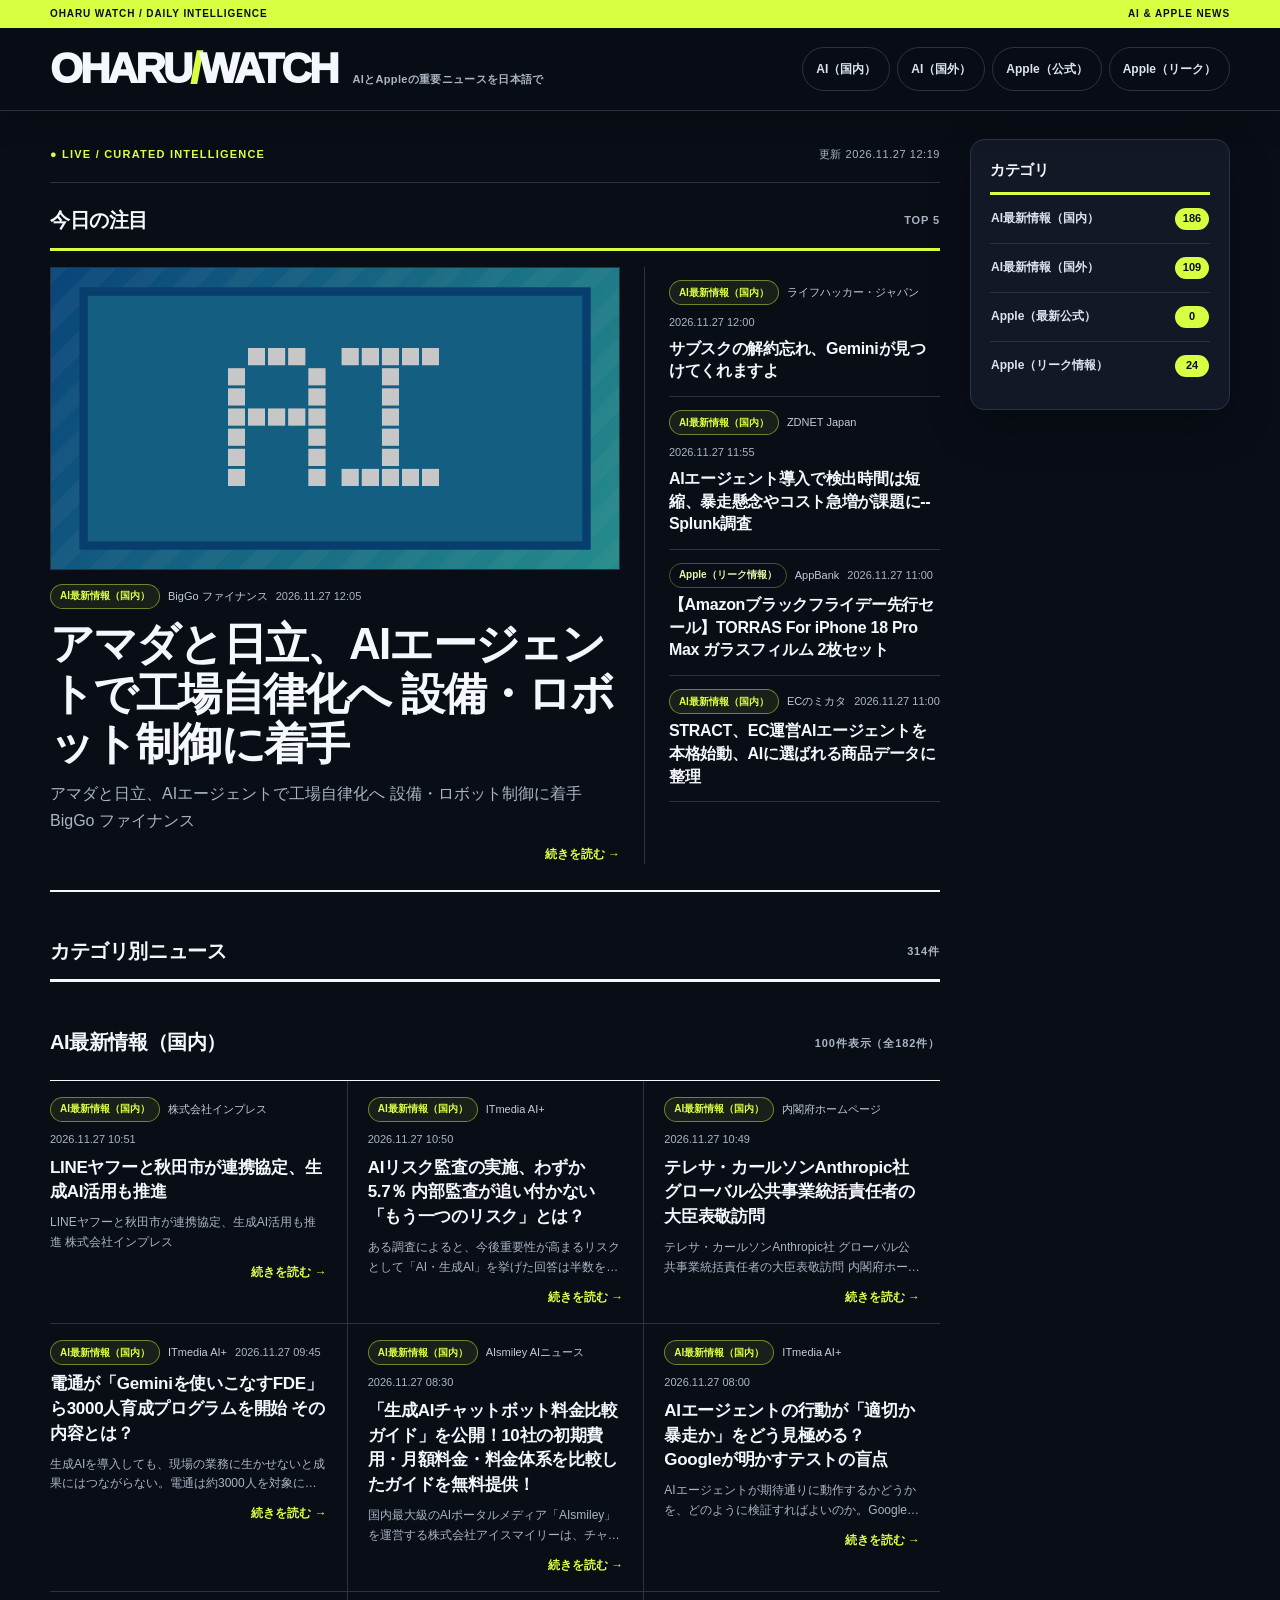
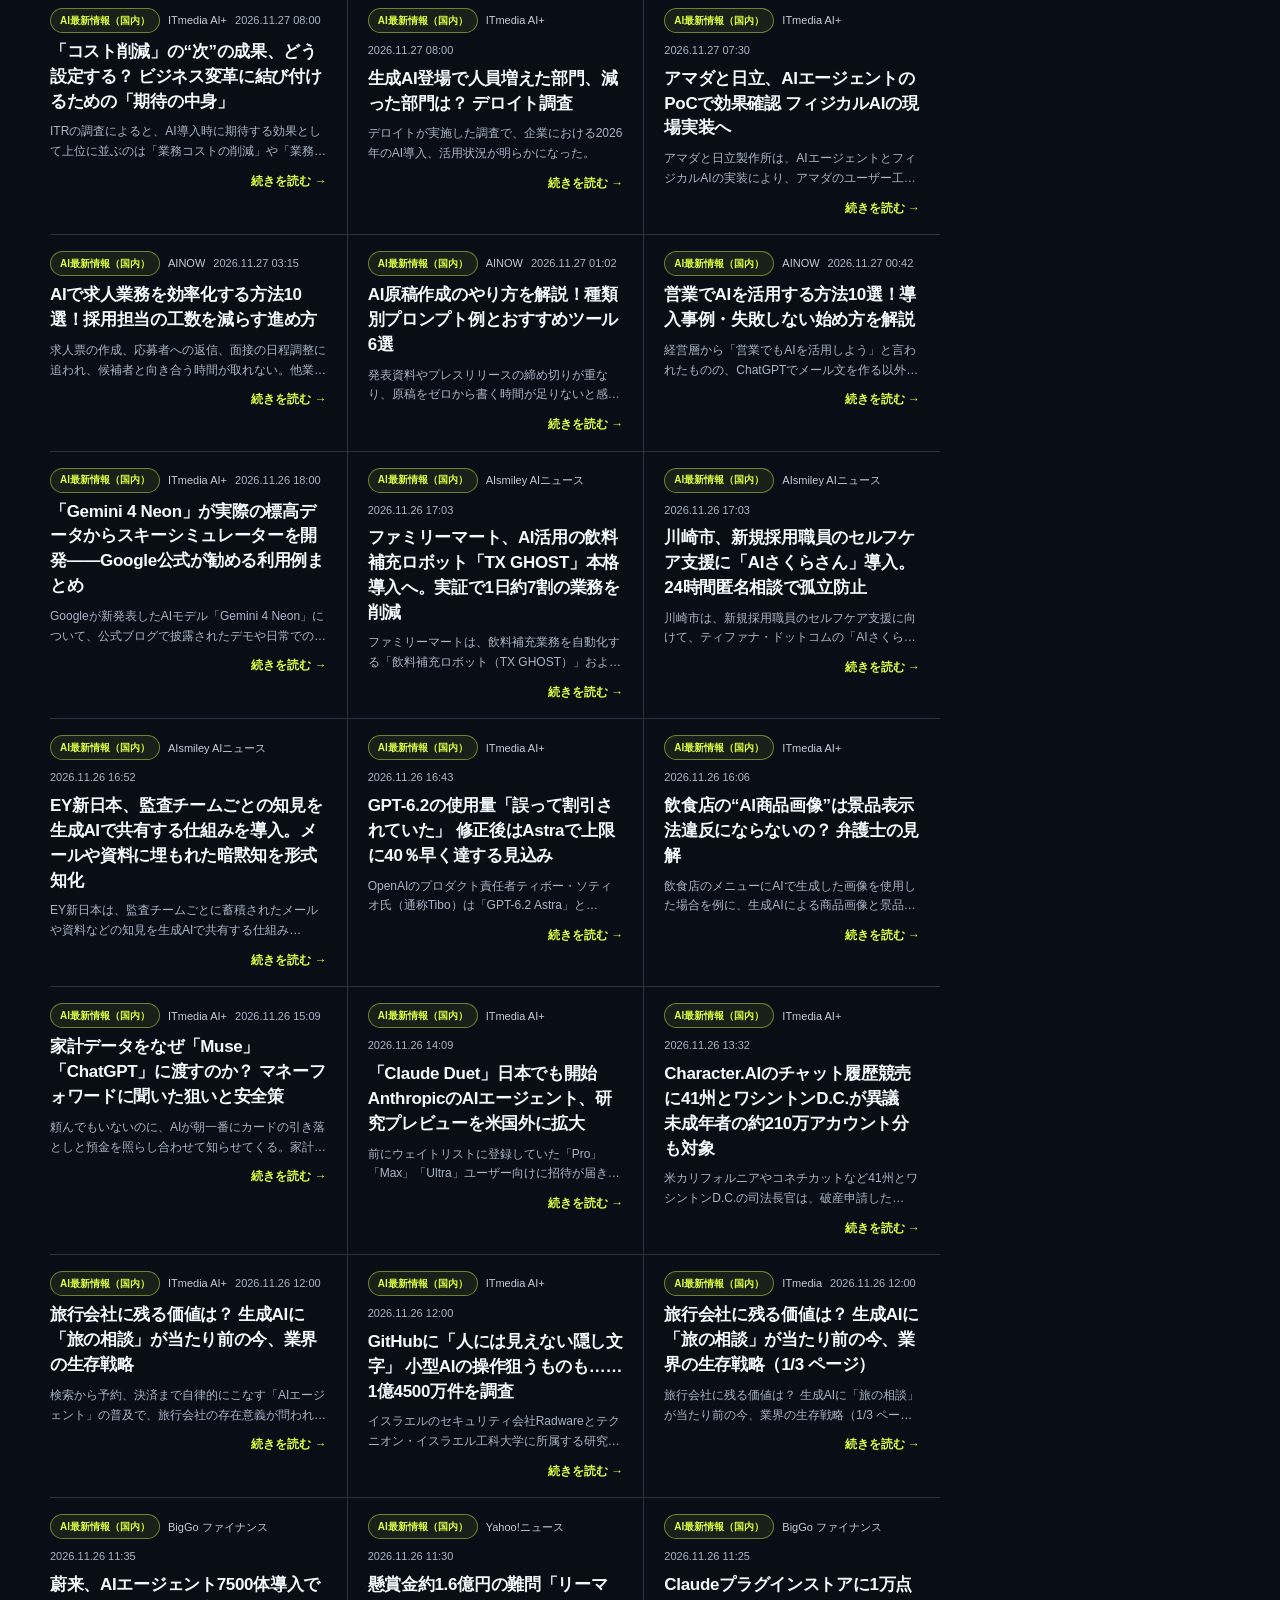
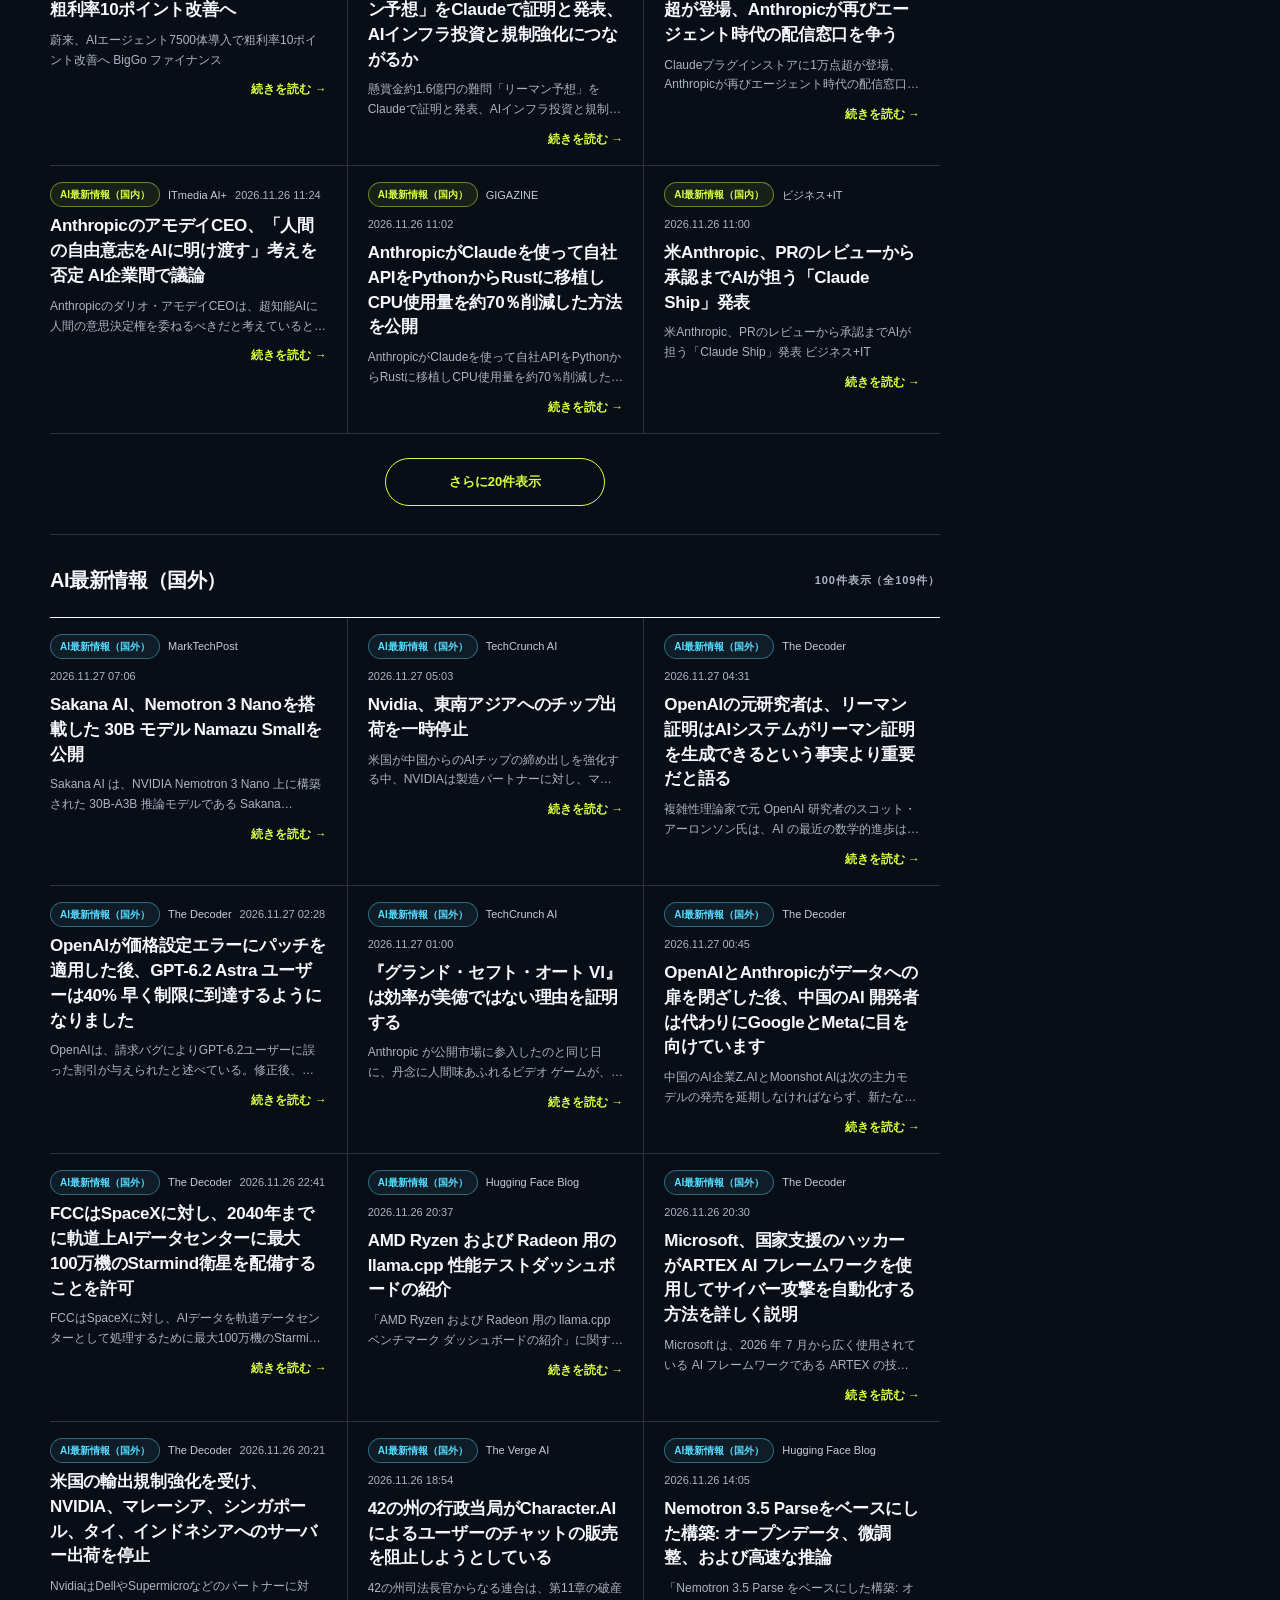
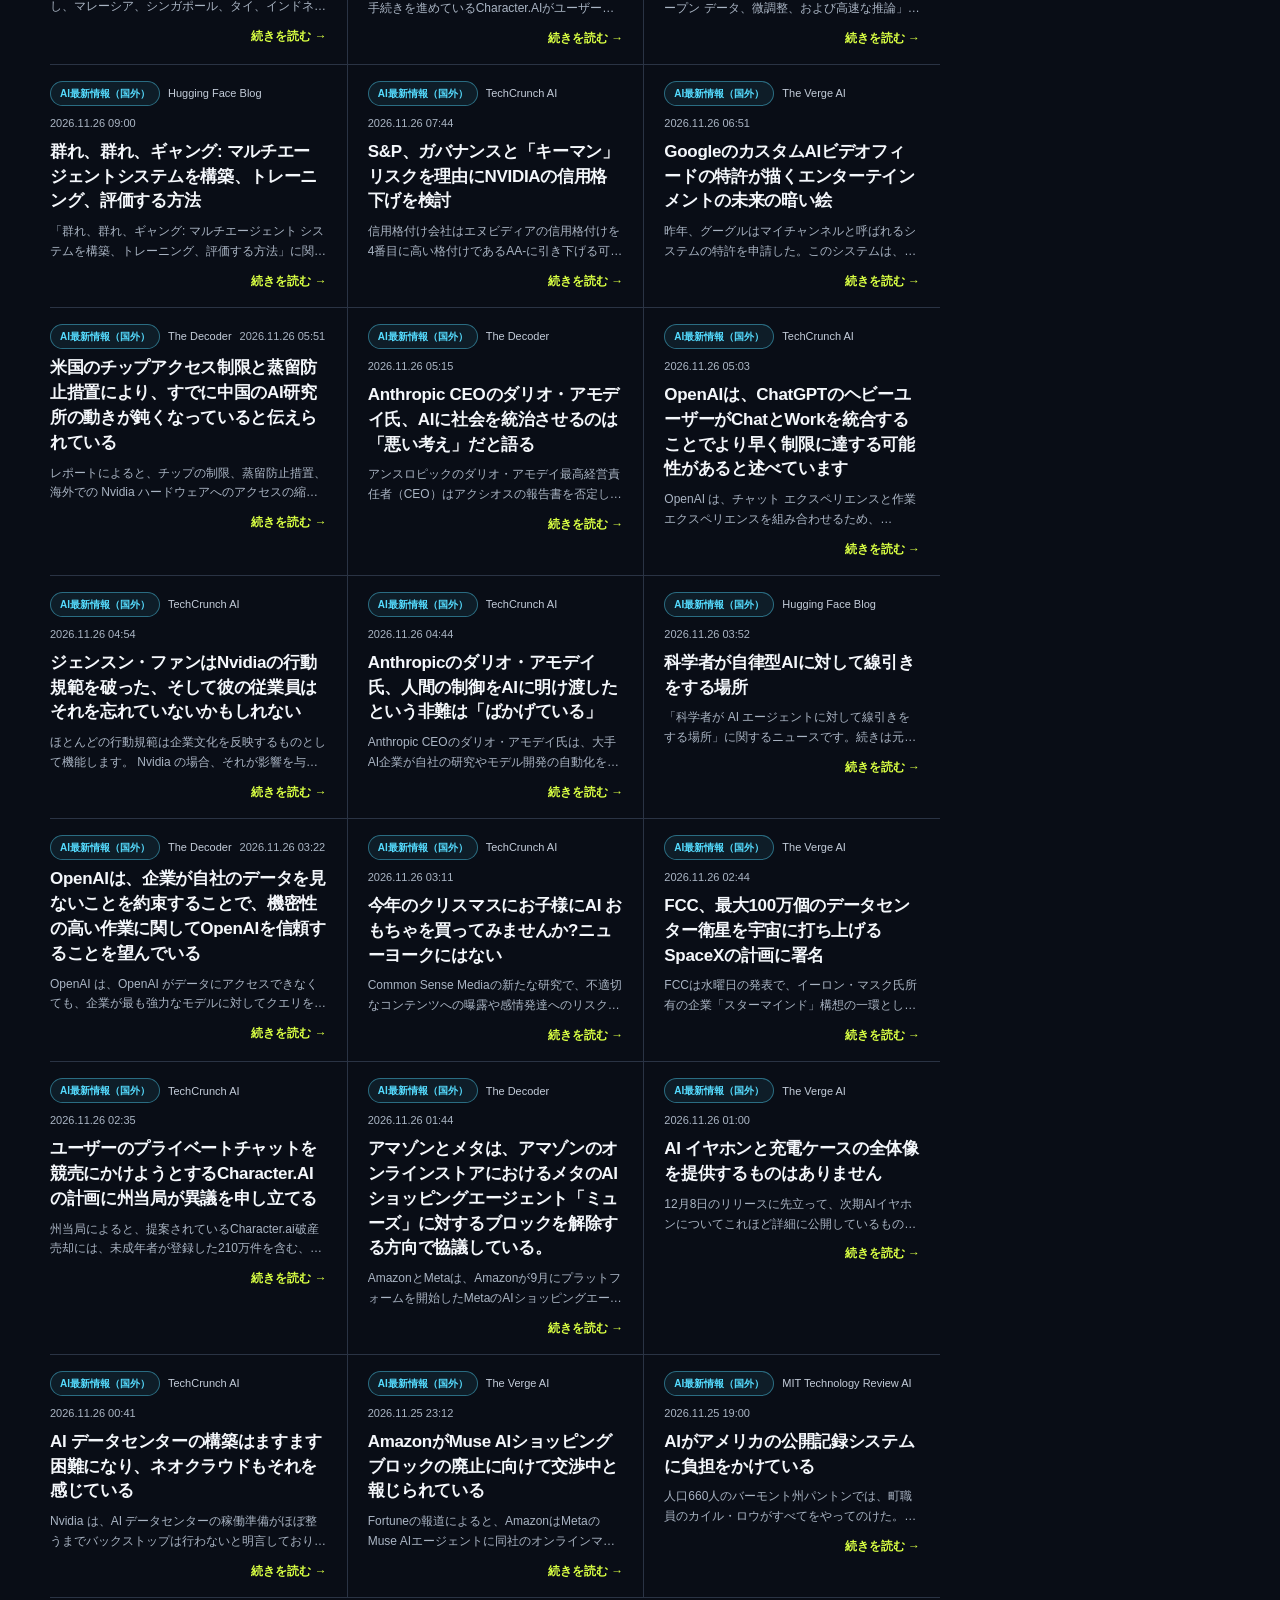
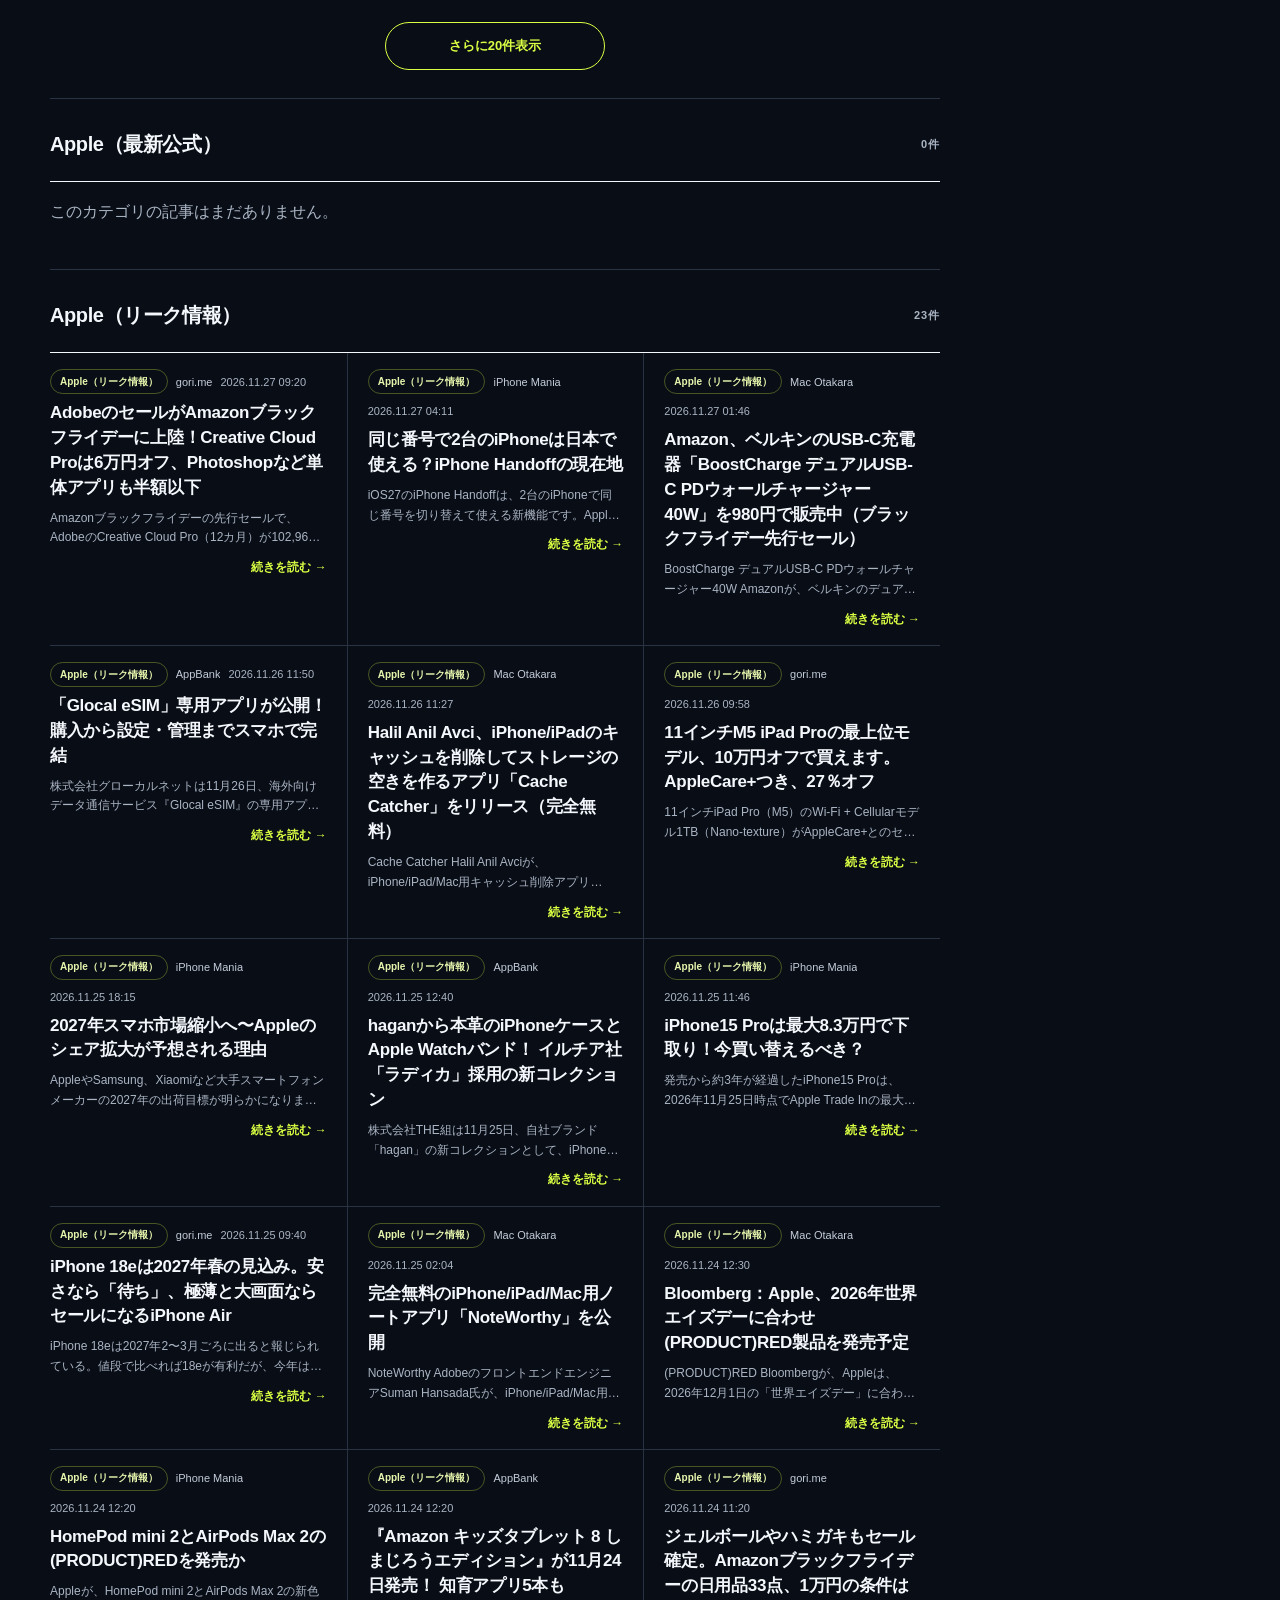
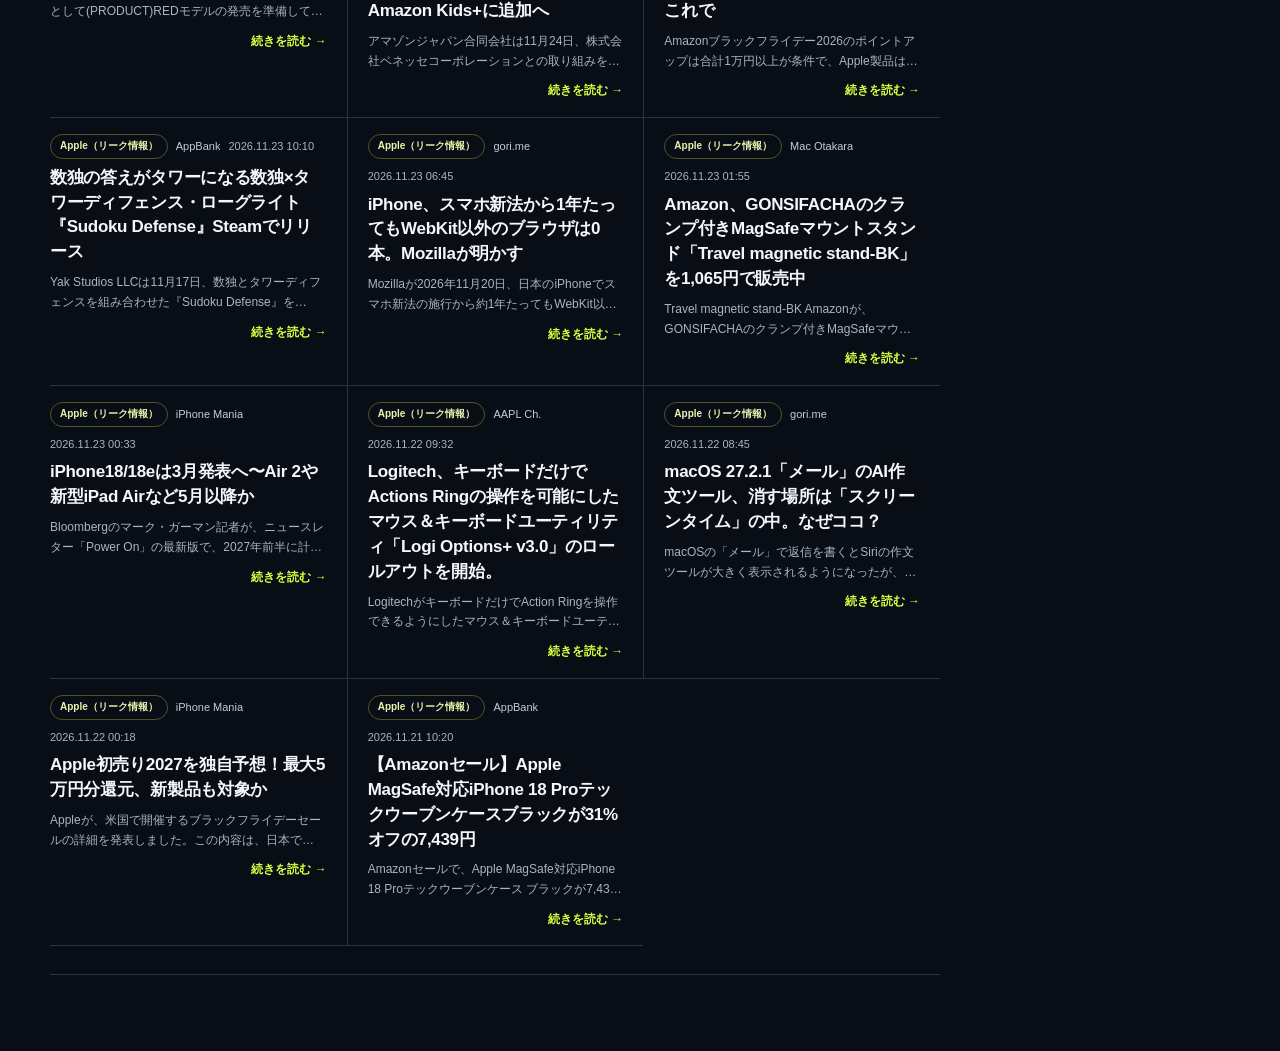
==== commit a3ae4c6a: "Update OHARU WATCH articles" ====
--- a/index.html
+++ b/index.html
@@ -29,7 +29,7 @@
     <div class="content-column">
       <div class="page-kicker">
         <span>● LIVE / CURATED INTELLIGENCE</span>
-        <time datetime="2026-11-26T03:16:03.726907+00:00">更新 2026.11.26 12:16</time>
+        <time datetime="2026-11-27T03:19:52.428844+00:00">更新 2026.11.27 12:19</time>
       </div>
 
         <section class="lead-section">
@@ -40,19 +40,19 @@
 
 
     <article class="lead-card">
-      <a class="lead-image-link" href="article.html?id=9f4ac5ba89642fd1">
+      <a class="lead-image-link" href="article.html?id=08b68ddc151c1e06">
         <img src="assets/default-ai.png" data-fallback="assets/default-ai.png" alt="" decoding="async" fetchpriority="high">
       </a>
       <div class="lead-body">
         <div class="meta-row">
           <span class="category-label" data-category="AI最新情報（国内）">AI最新情報（国内）</span>
-          <span class="source-name">ITmedia</span>
-          <time>2026.11.26 12:00</time>
-        </div>
-        <h1><a href="article.html?id=9f4ac5ba89642fd1">旅行会社に残る価値は？ 生成AIに「旅の相談」が当たり前の今、業界の生存戦略（1/3 ページ）</a></h1>
-        <p>旅行会社に残る価値は？ 生成AIに「旅の相談」が当たり前の今、業界の生存戦略（1/3 ページ） ITmedia</p>
-        <div class="card-footer">
-          <a class="read-more" href="article.html?id=9f4ac5ba89642fd1">続きを読む</a>
+          <span class="source-name">BigGo ファイナンス</span>
+          <time>2026.11.27 12:05</time>
+        </div>
+        <h1><a href="article.html?id=08b68ddc151c1e06">アマダと日立、AIエージェントで工場自律化へ 設備・ロボット制御に着手</a></h1>
+        <p>アマダと日立、AIエージェントで工場自律化へ 設備・ロボット制御に着手 BigGo ファイナンス</p>
+        <div class="card-footer">
+          <a class="read-more" href="article.html?id=08b68ddc151c1e06">続きを読む</a>
         </div>
       </div>
     </article>
@@ -60,76 +60,76 @@
     <div class="article-list compact-list">
 
     <article class="article-card">
-      <a class="thumb-link" href="article.html?id=6e5631982655c9b4">
+      <a class="thumb-link" href="article.html?id=6416babf88295c17">
+        <img src="assets/default-ai.png" data-fallback="assets/default-ai.png" alt="" loading="lazy" decoding="async">
+      </a>
+      <div class="article-body">
+        <div class="meta-row">
+          <span class="category-label" data-category="AI最新情報（国内）">AI最新情報（国内）</span>
+          <span class="source-name">ライフハッカー・ジャパン</span>
+          <time>2026.11.27 12:00</time>
+        </div>
+        <h3><a href="article.html?id=6416babf88295c17">サブスクの解約忘れ、Geminiが見つけてくれますよ</a></h3>
+        <p>サブスクの解約忘れ、Geminiが見つけてくれますよ ライフハッカー・ジャパン</p>
+        <div class="card-footer">
+          <a class="read-more" href="article.html?id=6416babf88295c17">続きを読む</a>
+        </div>
+      </div>
+    </article>
+
+
+    <article class="article-card">
+      <a class="thumb-link" href="article.html?id=39896baf0b0eaa8c">
+        <img src="assets/default-ai.png" data-fallback="assets/default-ai.png" alt="" loading="lazy" decoding="async">
+      </a>
+      <div class="article-body">
+        <div class="meta-row">
+          <span class="category-label" data-category="AI最新情報（国内）">AI最新情報（国内）</span>
+          <span class="source-name">ZDNET Japan</span>
+          <time>2026.11.27 11:55</time>
+        </div>
+        <h3><a href="article.html?id=39896baf0b0eaa8c">AIエージェント導入で検出時間は短縮、暴走懸念やコスト急増が課題に--Splunk調査</a></h3>
+        <p>AIエージェント導入で検出時間は短縮、暴走懸念やコスト急増が課題に--Splunk調査 ZDNET Japan</p>
+        <div class="card-footer">
+          <a class="read-more" href="article.html?id=39896baf0b0eaa8c">続きを読む</a>
+        </div>
+      </div>
+    </article>
+
+
+    <article class="article-card">
+      <a class="thumb-link" href="article.html?id=ada6fc3655ac4fb7">
         <img src="assets/default-apple.png" data-fallback="assets/default-apple.png" alt="" loading="lazy" decoding="async">
       </a>
       <div class="article-body">
         <div class="meta-row">
           <span class="category-label" data-category="Apple（リーク情報）">Apple（リーク情報）</span>
           <span class="source-name">AppBank</span>
-          <time>2026.11.26 11:50</time>
-        </div>
-        <h3><a href="article.html?id=6e5631982655c9b4">「Glocal eSIM」専用アプリが公開！ 購入から設定・管理までスマホで完結</a></h3>
-        <p>株式会社グローカルネットは11月26日、海外向けデータ通信サービス『Glocal eSIM』の専用アプリを公開したと発表しました。iOSとAndroidに対応し、eSIMの購入から設定、プラン情報や購入履歴の確認までスマ […]</p>
-        <div class="card-footer">
-          <a class="read-more" href="article.html?id=6e5631982655c9b4">続きを読む</a>
-        </div>
-      </div>
-    </article>
-
-
-    <article class="article-card">
-      <a class="thumb-link" href="article.html?id=c2d12b6109726b10">
-        <img src="assets/default-ai.png" data-fallback="assets/default-ai.png" alt="" loading="lazy" decoding="async">
-      </a>
-      <div class="article-body">
-        <div class="meta-row">
-          <span class="category-label" data-category="AI最新情報（国内）">AI最新情報（国内）</span>
-          <span class="source-name">BigGo ファイナンス</span>
-          <time>2026.11.26 11:35</time>
-        </div>
-        <h3><a href="article.html?id=c2d12b6109726b10">蔚来、AIエージェント7500体導入で粗利率10ポイント改善へ</a></h3>
-        <p>蔚来、AIエージェント7500体導入で粗利率10ポイント改善へ BigGo ファイナンス</p>
-        <div class="card-footer">
-          <a class="read-more" href="article.html?id=c2d12b6109726b10">続きを読む</a>
-        </div>
-      </div>
-    </article>
-
-
-    <article class="article-card">
-      <a class="thumb-link" href="article.html?id=d7ab99691a88291b">
-        <img src="assets/default-ai.png" data-fallback="assets/default-ai.png" alt="" loading="lazy" decoding="async">
-      </a>
-      <div class="article-body">
-        <div class="meta-row">
-          <span class="category-label" data-category="AI最新情報（国内）">AI最新情報（国内）</span>
-          <span class="source-name">Yahoo!ニュース</span>
-          <time>2026.11.26 11:30</time>
-        </div>
-        <h3><a href="article.html?id=d7ab99691a88291b">懸賞金約1.6億円の難問「リーマン予想」をClaudeで証明と発表、AIインフラ投資と規制強化につながるか</a></h3>
-        <p>懸賞金約1.6億円の難問「リーマン予想」をClaudeで証明と発表、AIインフラ投資と規制強化につながるか Yahoo!ニュース</p>
-        <div class="card-footer">
-          <a class="read-more" href="article.html?id=d7ab99691a88291b">続きを読む</a>
-        </div>
-      </div>
-    </article>
-
-
-    <article class="article-card">
-      <a class="thumb-link" href="article.html?id=73449244f94a8a0a">
-        <img src="assets/default-apple.png" data-fallback="assets/default-apple.png" alt="" loading="lazy" decoding="async">
-      </a>
-      <div class="article-body">
-        <div class="meta-row">
-          <span class="category-label" data-category="Apple（リーク情報）">Apple（リーク情報）</span>
-          <span class="source-name">Mac Otakara</span>
-          <time>2026.11.26 11:27</time>
-        </div>
-        <h3><a href="article.html?id=73449244f94a8a0a">Halil Anil Avci、iPhone/iPadのキャッシュを削除してストレージの空きを作るアプリ「Cache Catcher」をリリース（完全無料）</a></h3>
-        <p>Cache Catcher Halil Anil Avciが、iPhone/iPad/Mac用キャッシュ削除アプリ「Cache Catcher」をApp Storeにて配信を開始しています。 Appと iOS は作り直せるキャッシュを何GBも保存していて、iOS はストレージが少なくなったときにしかそれを解放しません。 Cache Catcher はその瞬間…</p>
-        <div class="card-footer">
-          <a class="read-more" href="article.html?id=73449244f94a8a0a">続きを読む</a>
+          <time>2026.11.27 11:00</time>
+        </div>
+        <h3><a href="article.html?id=ada6fc3655ac4fb7">【Amazonブラックフライデー先行セール】TORRAS For iPhone 18 Pro Max ガラスフィルム 2枚セット</a></h3>
+        <p>TORRASの「ガラスッキリ(Glassukkiri)」シリーズから、iPhone 18 Pro Max用のガラスフィルム2枚セットがセール対象になっています。販売価格は3,341円(税込表示)で、参考価格5,680円か […]</p>
+        <div class="card-footer">
+          <a class="read-more" href="article.html?id=ada6fc3655ac4fb7">続きを読む</a>
+        </div>
+      </div>
+    </article>
+
+
+    <article class="article-card">
+      <a class="thumb-link" href="article.html?id=5cdbd6e2b87fc55b">
+        <img src="assets/default-ai.png" data-fallback="assets/default-ai.png" alt="" loading="lazy" decoding="async">
+      </a>
+      <div class="article-body">
+        <div class="meta-row">
+          <span class="category-label" data-category="AI最新情報（国内）">AI最新情報（国内）</span>
+          <span class="source-name">ECのミカタ</span>
+          <time>2026.11.27 11:00</time>
+        </div>
+        <h3><a href="article.html?id=5cdbd6e2b87fc55b">STRACT、EC運営AIエージェントを本格始動、AIに選ばれる商品データに整理</a></h3>
+        <p>STRACT、EC運営AIエージェントを本格始動、AIに選ばれる商品データに整理 ECのミカタ</p>
+        <div class="card-footer">
+          <a class="read-more" href="article.html?id=5cdbd6e2b87fc55b">続きを読む</a>
         </div>
       </div>
     </article>
@@ -140,16 +140,510 @@
         <section class="latest-section">
           <div class="section-heading">
             <h2>カテゴリ別ニュース</h2>
-            <span>317件</span>
+            <span>314件</span>
           </div>
         </section>
 
     <section class="category-section" id="ai-japan">
       <div class="section-heading">
         <h2>AI最新情報（国内）</h2>
-        <span>100件表示（全184件）</span>
+        <span>100件表示（全182件）</span>
       </div>
       <div class="article-list compact-list" id="ai-japan-list">
+
+    <article class="article-card">
+      <a class="thumb-link" href="article.html?id=c409fd2fd27833b9">
+        <img src="assets/default-ai.png" data-fallback="assets/default-ai.png" alt="" loading="lazy" decoding="async">
+      </a>
+      <div class="article-body">
+        <div class="meta-row">
+          <span class="category-label" data-category="AI最新情報（国内）">AI最新情報（国内）</span>
+          <span class="source-name">株式会社インプレス</span>
+          <time>2026.11.27 10:51</time>
+        </div>
+        <h3><a href="article.html?id=c409fd2fd27833b9">LINEヤフーと秋田市が連携協定、生成AI活用も推進</a></h3>
+        <p>LINEヤフーと秋田市が連携協定、生成AI活用も推進 株式会社インプレス</p>
+        <div class="card-footer">
+          <a class="read-more" href="article.html?id=c409fd2fd27833b9">続きを読む</a>
+        </div>
+      </div>
+    </article>
+
+
+    <article class="article-card">
+      <a class="thumb-link" href="article.html?id=5467237fac415e6b">
+        <img src="assets/default-ai.png" data-fallback="assets/default-ai.png" alt="" loading="lazy" decoding="async">
+      </a>
+      <div class="article-body">
+        <div class="meta-row">
+          <span class="category-label" data-category="AI最新情報（国内）">AI最新情報（国内）</span>
+          <span class="source-name">ITmedia AI+</span>
+          <time>2026.11.27 10:50</time>
+        </div>
+        <h3><a href="article.html?id=5467237fac415e6b">AIリスク監査の実施、わずか5.7％ 内部監査が追い付かない「もう一つのリスク」とは？</a></h3>
+        <p>ある調査によると、今後重要性が高まるリスクとして「AI・生成AI」を挙げた回答は半数を超えた。一方、AIのリスクに関する内部監査を「すでに実施」を選んだ回答者は5.7％にとどまる。同調査からは、内部監査が追い切れていない、AI以外の領域も浮かび上がった。</p>
+        <div class="card-footer">
+          <a class="read-more" href="article.html?id=5467237fac415e6b">続きを読む</a>
+        </div>
+      </div>
+    </article>
+
+
+    <article class="article-card">
+      <a class="thumb-link" href="article.html?id=d3111564bd3cf7f3">
+        <img src="assets/default-ai.png" data-fallback="assets/default-ai.png" alt="" loading="lazy" decoding="async">
+      </a>
+      <div class="article-body">
+        <div class="meta-row">
+          <span class="category-label" data-category="AI最新情報（国内）">AI最新情報（国内）</span>
+          <span class="source-name">内閣府ホームページ</span>
+          <time>2026.11.27 10:49</time>
+        </div>
+        <h3><a href="article.html?id=d3111564bd3cf7f3">テレサ・カールソンAnthropic社 グローバル公共事業統括責任者の大臣表敬訪問</a></h3>
+        <p>テレサ・カールソンAnthropic社 グローバル公共事業統括責任者の大臣表敬訪問 内閣府ホームページ</p>
+        <div class="card-footer">
+          <a class="read-more" href="article.html?id=d3111564bd3cf7f3">続きを読む</a>
+        </div>
+      </div>
+    </article>
+
+
+    <article class="article-card">
+      <a class="thumb-link" href="article.html?id=45b14487e2084d4f">
+        <img src="assets/default-ai.png" data-fallback="assets/default-ai.png" alt="" loading="lazy" decoding="async">
+      </a>
+      <div class="article-body">
+        <div class="meta-row">
+          <span class="category-label" data-category="AI最新情報（国内）">AI最新情報（国内）</span>
+          <span class="source-name">ITmedia AI+</span>
+          <time>2026.11.27 09:45</time>
+        </div>
+        <h3><a href="article.html?id=45b14487e2084d4f">電通が「Geminiを使いこなすFDE」ら3000人育成プログラムを開始 その内容とは？</a></h3>
+        <p>生成AIを導入しても、現場の業務に生かせないと成果にはつながらない。電通は約3000人を対象に、「Gemini Enterprise」を使いこなし、現場での生成AI活用を推進できる人材の育成を始めた。人材をどう育てるのか。</p>
+        <div class="card-footer">
+          <a class="read-more" href="article.html?id=45b14487e2084d4f">続きを読む</a>
+        </div>
+      </div>
+    </article>
+
+
+    <article class="article-card">
+      <a class="thumb-link" href="article.html?id=1f0ee663e53993af">
+        <img src="assets/default-ai.png" data-fallback="assets/default-ai.png" alt="" loading="lazy" decoding="async">
+      </a>
+      <div class="article-body">
+        <div class="meta-row">
+          <span class="category-label" data-category="AI最新情報（国内）">AI最新情報（国内）</span>
+          <span class="source-name">AIsmiley AIニュース</span>
+          <time>2026.11.27 08:30</time>
+        </div>
+        <h3><a href="article.html?id=1f0ee663e53993af">「生成AIチャットボット料金比較ガイド」を公開！10社の初期費用・月額料金・料金体系を比較したガイドを無料提供！</a></h3>
+        <p>国内最大級のAIポータルメディア「AIsmiley」を運営する株式会社アイスマイリーは、チャットボットの導入・乗り換えを検討する企業向けに、10社のチャットボット関連サービスの料金を比較した「生成AIチャットボット料金比 […] The post 「生成AIチャットボット料金比較ガイド」を公開！10社の初期費用・月額料金・料金体系を比較したガイドを無料提供！…</p>
+        <div class="card-footer">
+          <a class="read-more" href="article.html?id=1f0ee663e53993af">続きを読む</a>
+        </div>
+      </div>
+    </article>
+
+
+    <article class="article-card">
+      <a class="thumb-link" href="article.html?id=ab85de1648151169">
+        <img src="assets/default-ai.png" data-fallback="assets/default-ai.png" alt="" loading="lazy" decoding="async">
+      </a>
+      <div class="article-body">
+        <div class="meta-row">
+          <span class="category-label" data-category="AI最新情報（国内）">AI最新情報（国内）</span>
+          <span class="source-name">ITmedia AI+</span>
+          <time>2026.11.27 08:00</time>
+        </div>
+        <h3><a href="article.html?id=ab85de1648151169">AIエージェントの行動が「適切か暴走か」をどう見極める？ Googleが明かすテストの盲点</a></h3>
+        <p>AIエージェントが期待通りに動作するかどうかを、どのように検証すればよいのか。GoogleはAIコーディングエージェント向けのプラグイン開発を通じて、最終回答に基づく評価や、実際に操作させるテストだけでは見抜けない問題があることを明らかにした。</p>
+        <div class="card-footer">
+          <a class="read-more" href="article.html?id=ab85de1648151169">続きを読む</a>
+        </div>
+      </div>
+    </article>
+
+
+    <article class="article-card">
+      <a class="thumb-link" href="article.html?id=4f87682200d6cb4b">
+        <img src="assets/default-ai.png" data-fallback="assets/default-ai.png" alt="" loading="lazy" decoding="async">
+      </a>
+      <div class="article-body">
+        <div class="meta-row">
+          <span class="category-label" data-category="AI最新情報（国内）">AI最新情報（国内）</span>
+          <span class="source-name">ITmedia AI+</span>
+          <time>2026.11.27 08:00</time>
+        </div>
+        <h3><a href="article.html?id=4f87682200d6cb4b">「コスト削減」の“次”の成果、どう設定する？ ビジネス変革に結び付けるための「期待の中身」</a></h3>
+        <p>ITRの調査によると、AI導入時に期待する効果として上位に並ぶのは「業務コストの削減」や「業務時間の短縮」でした。AIをビジネス変革の切り札とする企業は、AIの成果を問う前に、何を期待するかから見直す必要があると筆者は提言します。</p>
+        <div class="card-footer">
+          <a class="read-more" href="article.html?id=4f87682200d6cb4b">続きを読む</a>
+        </div>
+      </div>
+    </article>
+
+
+    <article class="article-card">
+      <a class="thumb-link" href="article.html?id=e70d014171f917bd">
+        <img src="assets/default-ai.png" data-fallback="assets/default-ai.png" alt="" loading="lazy" decoding="async">
+      </a>
+      <div class="article-body">
+        <div class="meta-row">
+          <span class="category-label" data-category="AI最新情報（国内）">AI最新情報（国内）</span>
+          <span class="source-name">ITmedia AI+</span>
+          <time>2026.11.27 08:00</time>
+        </div>
+        <h3><a href="article.html?id=e70d014171f917bd">生成AI登場で人員増えた部門、減った部門は？ デロイト調査</a></h3>
+        <p>デロイトが実施した調査で、企業における2026年のAI導入、活用状況が明らかになった。</p>
+        <div class="card-footer">
+          <a class="read-more" href="article.html?id=e70d014171f917bd">続きを読む</a>
+        </div>
+      </div>
+    </article>
+
+
+    <article class="article-card">
+      <a class="thumb-link" href="article.html?id=f1fde3fe05af0af7">
+        <img src="assets/default-ai.png" data-fallback="assets/default-ai.png" alt="" loading="lazy" decoding="async">
+      </a>
+      <div class="article-body">
+        <div class="meta-row">
+          <span class="category-label" data-category="AI最新情報（国内）">AI最新情報（国内）</span>
+          <span class="source-name">ITmedia AI+</span>
+          <time>2026.11.27 07:30</time>
+        </div>
+        <h3><a href="article.html?id=f1fde3fe05af0af7">アマダと日立、AIエージェントのPoCで効果確認 フィジカルAIの現場実装へ</a></h3>
+        <p>アマダと日立製作所は、AIエージェントとフィジカルAIの実装により、アマダのユーザー工場の自律化とアマダの保守サービスのさらなる高度化に向けた協創を加速する。</p>
+        <div class="card-footer">
+          <a class="read-more" href="article.html?id=f1fde3fe05af0af7">続きを読む</a>
+        </div>
+      </div>
+    </article>
+
+
+    <article class="article-card">
+      <a class="thumb-link" href="article.html?id=63b0b9e10392b4eb">
+        <img src="assets/default-ai.png" data-fallback="assets/default-ai.png" alt="" loading="lazy" decoding="async">
+      </a>
+      <div class="article-body">
+        <div class="meta-row">
+          <span class="category-label" data-category="AI最新情報（国内）">AI最新情報（国内）</span>
+          <span class="source-name">AINOW</span>
+          <time>2026.11.27 03:15</time>
+        </div>
+        <h3><a href="article.html?id=63b0b9e10392b4eb">AIで求人業務を効率化する方法10選！採用担当の工数を減らす進め方</a></h3>
+        <p>求人票の作成、応募者への返信、面接の日程調整に追われ、候補者と向き合う時間が取れない。他業務と兼務で採用を担う担当者ほど、この悩みを抱えやすいでしょう。 求人業務のうちAIに任せられる工程は、求人票の作成から採用データの... The post AIで求人業務を効率化する方法10選！採用担当の工数を減らす進め方 first appeared on AI専門ニ…</p>
+        <div class="card-footer">
+          <a class="read-more" href="article.html?id=63b0b9e10392b4eb">続きを読む</a>
+        </div>
+      </div>
+    </article>
+
+
+    <article class="article-card">
+      <a class="thumb-link" href="article.html?id=0e3123aef2a15540">
+        <img src="assets/default-ai.png" data-fallback="assets/default-ai.png" alt="" loading="lazy" decoding="async">
+      </a>
+      <div class="article-body">
+        <div class="meta-row">
+          <span class="category-label" data-category="AI最新情報（国内）">AI最新情報（国内）</span>
+          <span class="source-name">AINOW</span>
+          <time>2026.11.27 01:02</time>
+        </div>
+        <h3><a href="article.html?id=0e3123aef2a15540">AI原稿作成のやり方を解説！種類別プロンプト例とおすすめツール6選</a></h3>
+        <p>発表資料やプレスリリースの締め切りが重なり、原稿をゼロから書く時間が足りないと感じている方は多いでしょう。ChatGPTに頼んでみたものの、硬い文章しか出てこず書き直した経験がある方もいるのではないでしょうか。 AIで原... The post AI原稿作成のやり方を解説！種類別プロンプト例とおすすめツール6選 first appeared on AI専門ニ…</p>
+        <div class="card-footer">
+          <a class="read-more" href="article.html?id=0e3123aef2a15540">続きを読む</a>
+        </div>
+      </div>
+    </article>
+
+
+    <article class="article-card">
+      <a class="thumb-link" href="article.html?id=9fc0799b36f8eee6">
+        <img src="assets/default-ai.png" data-fallback="assets/default-ai.png" alt="" loading="lazy" decoding="async">
+      </a>
+      <div class="article-body">
+        <div class="meta-row">
+          <span class="category-label" data-category="AI最新情報（国内）">AI最新情報（国内）</span>
+          <span class="source-name">AINOW</span>
+          <time>2026.11.27 00:42</time>
+        </div>
+        <h3><a href="article.html?id=9fc0799b36f8eee6">営業でAIを活用する方法10選！導入事例・失敗しない始め方を解説</a></h3>
+        <p>経営層から「営業でもAIを活用しよう」と言われたものの、ChatGPTでメール文を作る以外の使い道が思いつかない方は多いでしょう。何から手を付けるべきか、迷っている方もいるのではないでしょうか。 AI営業とは、営業プロセ... The post 営業でAIを活用する方法10選！導入事例・失敗しない始め方を解説 first appeared on AI専門ニュ…</p>
+        <div class="card-footer">
+          <a class="read-more" href="article.html?id=9fc0799b36f8eee6">続きを読む</a>
+        </div>
+      </div>
+    </article>
+
+
+    <article class="article-card">
+      <a class="thumb-link" href="article.html?id=ed17224677ed3d58">
+        <img src="assets/default-ai.png" data-fallback="assets/default-ai.png" alt="" loading="lazy" decoding="async">
+      </a>
+      <div class="article-body">
+        <div class="meta-row">
+          <span class="category-label" data-category="AI最新情報（国内）">AI最新情報（国内）</span>
+          <span class="source-name">ITmedia AI+</span>
+          <time>2026.11.26 18:00</time>
+        </div>
+        <h3><a href="article.html?id=ed17224677ed3d58">「Gemini 4 Neon」が実際の標高データからスキーシミュレーターを開発――Google公式が勧める利用例まとめ</a></h3>
+        <p>Googleが新発表したAIモデル「Gemini 4 Neon」について、公式ブログで披露されたデモや日常での活用場面をまとめて紹介する。</p>
+        <div class="card-footer">
+          <a class="read-more" href="article.html?id=ed17224677ed3d58">続きを読む</a>
+        </div>
+      </div>
+    </article>
+
+
+    <article class="article-card">
+      <a class="thumb-link" href="article.html?id=bf1054cb7cb1044d">
+        <img src="assets/default-ai.png" data-fallback="assets/default-ai.png" alt="" loading="lazy" decoding="async">
+      </a>
+      <div class="article-body">
+        <div class="meta-row">
+          <span class="category-label" data-category="AI最新情報（国内）">AI最新情報（国内）</span>
+          <span class="source-name">AIsmiley AIニュース</span>
+          <time>2026.11.26 17:03</time>
+        </div>
+        <h3><a href="article.html?id=bf1054cb7cb1044d">ファミリーマート、AI活用の飲料補充ロボット「TX GHOST」本格導入へ。実証で1日約7割の業務を削減</a></h3>
+        <p>ファミリーマートは、飲料補充業務を自動化する「飲料補充ロボット（TX GHOST）」および「デジタル在庫棚（スマートシェルフ）」の本格導入を2027年1月から順次開始します。先行店舗の実証実験では1店舗あたり1日約7割の […] The post ファミリーマート、AI活用の飲料補充ロボット「TX GHOST」本格導入へ。実証で1日約7割の業務を削減 fir…</p>
+        <div class="card-footer">
+          <a class="read-more" href="article.html?id=bf1054cb7cb1044d">続きを読む</a>
+        </div>
+      </div>
+    </article>
+
+
+    <article class="article-card">
+      <a class="thumb-link" href="article.html?id=075c8185f7507c8a">
+        <img src="assets/default-ai.png" data-fallback="assets/default-ai.png" alt="" loading="lazy" decoding="async">
+      </a>
+      <div class="article-body">
+        <div class="meta-row">
+          <span class="category-label" data-category="AI最新情報（国内）">AI最新情報（国内）</span>
+          <span class="source-name">AIsmiley AIニュース</span>
+          <time>2026.11.26 17:03</time>
+        </div>
+        <h3><a href="article.html?id=075c8185f7507c8a">川崎市、新規採用職員のセルフケア支援に「AIさくらさん」導入。24時間匿名相談で孤立防止</a></h3>
+        <p>川崎市は、新規採用職員のセルフケア支援に向けて、ティファナ・ドットコムの「AIさくらさん」を導入しました。初期運用では累計1,121件の利用実績を確認しています。24時間匿名で対話やセルフチェックができる環境を通じて、職 […] The post 川崎市、新規採用職員のセルフケア支援に「AIさくらさん」導入。24時間匿名相談で孤立防止 first appea…</p>
+        <div class="card-footer">
+          <a class="read-more" href="article.html?id=075c8185f7507c8a">続きを読む</a>
+        </div>
+      </div>
+    </article>
+
+
+    <article class="article-card">
+      <a class="thumb-link" href="article.html?id=f8a24f29b10dfbbd">
+        <img src="assets/default-ai.png" data-fallback="assets/default-ai.png" alt="" loading="lazy" decoding="async">
+      </a>
+      <div class="article-body">
+        <div class="meta-row">
+          <span class="category-label" data-category="AI最新情報（国内）">AI最新情報（国内）</span>
+          <span class="source-name">AIsmiley AIニュース</span>
+          <time>2026.11.26 16:52</time>
+        </div>
+        <h3><a href="article.html?id=f8a24f29b10dfbbd">EY新日本、監査チームごとの知見を生成AIで共有する仕組みを導入。メールや資料に埋もれた暗黙知を形式知化</a></h3>
+        <p>EY新日本は、監査チームごとに蓄積されたメールや資料などの知見を生成AIで共有する仕組み「BrainHub / Document Explorer」を導入しました。暗黙知を形式知化し、会計士の業務と育成を支援します。 こ […] The post EY新日本、監査チームごとの知見を生成AIで共有する仕組みを導入。メールや資料に埋もれた暗黙知を形式知化 fir…</p>
+        <div class="card-footer">
+          <a class="read-more" href="article.html?id=f8a24f29b10dfbbd">続きを読む</a>
+        </div>
+      </div>
+    </article>
+
+
+    <article class="article-card">
+      <a class="thumb-link" href="article.html?id=9774b2dcc01190a9">
+        <img src="assets/default-ai.png" data-fallback="assets/default-ai.png" alt="" loading="lazy" decoding="async">
+      </a>
+      <div class="article-body">
+        <div class="meta-row">
+          <span class="category-label" data-category="AI最新情報（国内）">AI最新情報（国内）</span>
+          <span class="source-name">ITmedia AI+</span>
+          <time>2026.11.26 16:43</time>
+        </div>
+        <h3><a href="article.html?id=9774b2dcc01190a9">GPT-6.2の使用量「誤って割引されていた」 修正後はAstraで上限に40％早く達する見込み</a></h3>
+        <p>OpenAIのプロダクト責任者ティボー・ソティオ氏（通称Tibo）は「GPT-6.2 Astra」と「GPT-6.2 Sol」の使用量の計算に誤りがあり、実際よりも少なく計算されていたとXで明かした。</p>
+        <div class="card-footer">
+          <a class="read-more" href="article.html?id=9774b2dcc01190a9">続きを読む</a>
+        </div>
+      </div>
+    </article>
+
+
+    <article class="article-card">
+      <a class="thumb-link" href="article.html?id=be50008ccce02660">
+        <img src="assets/default-ai.png" data-fallback="assets/default-ai.png" alt="" loading="lazy" decoding="async">
+      </a>
+      <div class="article-body">
+        <div class="meta-row">
+          <span class="category-label" data-category="AI最新情報（国内）">AI最新情報（国内）</span>
+          <span class="source-name">ITmedia AI+</span>
+          <time>2026.11.26 16:06</time>
+        </div>
+        <h3><a href="article.html?id=be50008ccce02660">飲食店の“AI商品画像”は景品表示法違反にならないの？ 弁護士の見解</a></h3>
+        <p>飲食店のメニューにAIで生成した画像を使用した場合を例に、生成AIによる商品画像と景品表示法の関係について考える。</p>
+        <div class="card-footer">
+          <a class="read-more" href="article.html?id=be50008ccce02660">続きを読む</a>
+        </div>
+      </div>
+    </article>
+
+
+    <article class="article-card">
+      <a class="thumb-link" href="article.html?id=31dc091acaba1921">
+        <img src="assets/default-ai.png" data-fallback="assets/default-ai.png" alt="" loading="lazy" decoding="async">
+      </a>
+      <div class="article-body">
+        <div class="meta-row">
+          <span class="category-label" data-category="AI最新情報（国内）">AI最新情報（国内）</span>
+          <span class="source-name">ITmedia AI+</span>
+          <time>2026.11.26 15:09</time>
+        </div>
+        <h3><a href="article.html?id=31dc091acaba1921">家計データをなぜ「Muse」「ChatGPT」に渡すのか？ マネーフォワードに聞いた狙いと安全策</a></h3>
+        <p>頼んでもいないのに、AIが朝一番にカードの引き落としと預金を照らし合わせて知らせてくる。家計簿アプリ「マネーフォワード ME」のデータがMetaのMuseに届くようになったからだ。だが家計の記録は、マネーフォワードにとって最大の資産のはず。なぜ外のAIに差し出したのか。安全は誰が守るのか。</p>
+        <div class="card-footer">
+          <a class="read-more" href="article.html?id=31dc091acaba1921">続きを読む</a>
+        </div>
+      </div>
+    </article>
+
+
+    <article class="article-card">
+      <a class="thumb-link" href="article.html?id=228bb8f8e636d578">
+        <img src="assets/default-ai.png" data-fallback="assets/default-ai.png" alt="" loading="lazy" decoding="async">
+      </a>
+      <div class="article-body">
+        <div class="meta-row">
+          <span class="category-label" data-category="AI最新情報（国内）">AI最新情報（国内）</span>
+          <span class="source-name">ITmedia AI+</span>
+          <time>2026.11.26 14:09</time>
+        </div>
+        <h3><a href="article.html?id=228bb8f8e636d578">「Claude Duet」日本でも開始 AnthropicのAIエージェント、研究プレビューを米国外に拡大</a></h3>
+        <p>前にウェイトリストに登録していた「Pro」「Max」「Ultra」ユーザー向けに招待が届き始めており、「招待が来た」と報告する日本のユーザーが相次いでいる。</p>
+        <div class="card-footer">
+          <a class="read-more" href="article.html?id=228bb8f8e636d578">続きを読む</a>
+        </div>
+      </div>
+    </article>
+
+
+    <article class="article-card">
+      <a class="thumb-link" href="article.html?id=a436cf3002a1618b">
+        <img src="assets/default-ai.png" data-fallback="assets/default-ai.png" alt="" loading="lazy" decoding="async">
+      </a>
+      <div class="article-body">
+        <div class="meta-row">
+          <span class="category-label" data-category="AI最新情報（国内）">AI最新情報（国内）</span>
+          <span class="source-name">ITmedia AI+</span>
+          <time>2026.11.26 13:32</time>
+        </div>
+        <h3><a href="article.html?id=a436cf3002a1618b">Character.AIのチャット履歴競売に41州とワシントンD.C.が異議 未成年者の約210万アカウント分も対象</a></h3>
+        <p>米カリフォルニアやコネチカットなど41州とワシントンD.C.の司法長官は、破産申請した「Character.AI」の資産競売に異議を申し立てた。競売には未成年者の210万以上を含む2100万超のチャット履歴が含まれるが、買い手にデータ保護の義務がなく、プライバシー法に反するとして売却の却下を求めている。</p>
+        <div class="card-footer">
+          <a class="read-more" href="article.html?id=a436cf3002a1618b">続きを読む</a>
+        </div>
+      </div>
+    </article>
+
+
+    <article class="article-card">
+      <a class="thumb-link" href="article.html?id=1b866237d2792ed9">
+        <img src="assets/default-ai.png" data-fallback="assets/default-ai.png" alt="" loading="lazy" decoding="async">
+      </a>
+      <div class="article-body">
+        <div class="meta-row">
+          <span class="category-label" data-category="AI最新情報（国内）">AI最新情報（国内）</span>
+          <span class="source-name">ITmedia AI+</span>
+          <time>2026.11.26 12:00</time>
+        </div>
+        <h3><a href="article.html?id=1b866237d2792ed9">旅行会社に残る価値は？ 生成AIに「旅の相談」が当たり前の今、業界の生存戦略</a></h3>
+        <p>検索から予約、決済まで自律的にこなす「AIエージェント」の普及で、旅行会社の存在意義が問われている。日本旅行業協会（JATA）主催のシンポジウムに旅行・食・IT・大手旅行会社のプロ4人が登壇。「おいしい」を味わう感覚や、顧客の言葉の裏にある本音までは読み取れないAIの限界を指摘し、AIによる業務効率化で生み出した時間を「信頼関係」や現場の感動体験に振り向ける…</p>
+        <div class="card-footer">
+          <a class="read-more" href="article.html?id=1b866237d2792ed9">続きを読む</a>
+        </div>
+      </div>
+    </article>
+
+
+    <article class="article-card">
+      <a class="thumb-link" href="article.html?id=4d74cf8591da06db">
+        <img src="assets/default-ai.png" data-fallback="assets/default-ai.png" alt="" loading="lazy" decoding="async">
+      </a>
+      <div class="article-body">
+        <div class="meta-row">
+          <span class="category-label" data-category="AI最新情報（国内）">AI最新情報（国内）</span>
+          <span class="source-name">ITmedia AI+</span>
+          <time>2026.11.26 12:00</time>
+        </div>
+        <h3><a href="article.html?id=4d74cf8591da06db">GitHubに「人には見えない隠し文字」 小型AIの操作狙うものも……1億4500万件を調査</a></h3>
+        <p>イスラエルのセキュリティ会社Radwareとテクニオン・イスラエル工科大学に所属する研究者らが発表した論文「Who Is Prompt-Injecting Coding Agents? An Empirical Study of Hidden AI-Directed Text on GitHub」は、GitHub上に潜むAI向けの隠しテキストが、誰によってど…</p>
+        <div class="card-footer">
+          <a class="read-more" href="article.html?id=4d74cf8591da06db">続きを読む</a>
+        </div>
+      </div>
+    </article>
+
+
+    <article class="article-card">
+      <a class="thumb-link" href="article.html?id=9f4ac5ba89642fd1">
+        <img src="assets/default-ai.png" data-fallback="assets/default-ai.png" alt="" loading="lazy" decoding="async">
+      </a>
+      <div class="article-body">
+        <div class="meta-row">
+          <span class="category-label" data-category="AI最新情報（国内）">AI最新情報（国内）</span>
+          <span class="source-name">ITmedia</span>
+          <time>2026.11.26 12:00</time>
+        </div>
+        <h3><a href="article.html?id=9f4ac5ba89642fd1">旅行会社に残る価値は？ 生成AIに「旅の相談」が当たり前の今、業界の生存戦略（1/3 ページ）</a></h3>
+        <p>旅行会社に残る価値は？ 生成AIに「旅の相談」が当たり前の今、業界の生存戦略（1/3 ページ） ITmedia</p>
+        <div class="card-footer">
+          <a class="read-more" href="article.html?id=9f4ac5ba89642fd1">続きを読む</a>
+        </div>
+      </div>
+    </article>
+
+
+    <article class="article-card">
+      <a class="thumb-link" href="article.html?id=c2d12b6109726b10">
+        <img src="assets/default-ai.png" data-fallback="assets/default-ai.png" alt="" loading="lazy" decoding="async">
+      </a>
+      <div class="article-body">
+        <div class="meta-row">
+          <span class="category-label" data-category="AI最新情報（国内）">AI最新情報（国内）</span>
+          <span class="source-name">BigGo ファイナンス</span>
+          <time>2026.11.26 11:35</time>
+        </div>
+        <h3><a href="article.html?id=c2d12b6109726b10">蔚来、AIエージェント7500体導入で粗利率10ポイント改善へ</a></h3>
+        <p>蔚来、AIエージェント7500体導入で粗利率10ポイント改善へ BigGo ファイナンス</p>
+        <div class="card-footer">
+          <a class="read-more" href="article.html?id=c2d12b6109726b10">続きを読む</a>
+        </div>
+      </div>
+    </article>
+
+
+    <article class="article-card">
+      <a class="thumb-link" href="article.html?id=d7ab99691a88291b">
+        <img src="assets/default-ai.png" data-fallback="assets/default-ai.png" alt="" loading="lazy" decoding="async">
+      </a>
+      <div class="article-body">
+        <div class="meta-row">
+          <span class="category-label" data-category="AI最新情報（国内）">AI最新情報（国内）</span>
+          <span class="source-name">Yahoo!ニュース</span>
+          <time>2026.11.26 11:30</time>
+        </div>
+        <h3><a href="article.html?id=d7ab99691a88291b">懸賞金約1.6億円の難問「リーマン予想」をClaudeで証明と発表、AIインフラ投資と規制強化につながるか</a></h3>
+        <p>懸賞金約1.6億円の難問「リーマン予想」をClaudeで証明と発表、AIインフラ投資と規制強化につながるか Yahoo!ニュース</p>
+        <div class="card-footer">
+          <a class="read-more" href="article.html?id=d7ab99691a88291b">続きを読む</a>
+        </div>
+      </div>
+    </article>
+
 
     <article class="article-card">
       <a class="thumb-link" href="article.html?id=095ef858e1eca3bb">
@@ -190,25 +684,6 @@
 
 
     <article class="article-card">
-      <a class="thumb-link" href="article.html?id=5a5a2f77fe3852d2">
-        <img src="assets/default-ai.png" data-fallback="assets/default-ai.png" alt="" loading="lazy" decoding="async">
-      </a>
-      <div class="article-body">
-        <div class="meta-row">
-          <span class="category-label" data-category="AI最新情報（国内）">AI最新情報（国内）</span>
-          <span class="source-name">ITmedia</span>
-          <time>2026.11.26 11:24</time>
-        </div>
-        <h3><a href="article.html?id=5a5a2f77fe3852d2">AnthropicのアモデイCEO、「人間の自由意志をAIに明け渡す」考えを否定 AI企業間で議論</a></h3>
-        <p>AnthropicのアモデイCEO、「人間の自由意志をAIに明け渡す」考えを否定 AI企業間で議論 ITmedia</p>
-        <div class="card-footer">
-          <a class="read-more" href="article.html?id=5a5a2f77fe3852d2">続きを読む</a>
-        </div>
-      </div>
-    </article>
-
-
-    <article class="article-card">
       <a class="thumb-link" href="article.html?id=284b730f8defa736">
         <img src="assets/default-ai.png" data-fallback="assets/default-ai.png" alt="" loading="lazy" decoding="async">
       </a>
@@ -246,9 +721,9 @@
     </article>
 
 
-    <article class="article-card">
+    <article class="article-card" hidden>
       <a class="thumb-link" href="article.html?id=4851f6101264d322">
-        <img src="assets/default-ai.png" data-fallback="assets/default-ai.png" alt="" loading="lazy" decoding="async">
+        <img data-src="assets/default-ai.png" data-fallback="assets/default-ai.png" alt="" loading="lazy" decoding="async">
       </a>
       <div class="article-body">
         <div class="meta-row">
@@ -265,9 +740,9 @@
     </article>
 
 
-    <article class="article-card">
+    <article class="article-card" hidden>
       <a class="thumb-link" href="article.html?id=9dd12c7cc6a93edb">
-        <img src="assets/default-ai.png" data-fallback="assets/default-ai.png" alt="" loading="lazy" decoding="async">
+        <img data-src="assets/default-ai.png" data-fallback="assets/default-ai.png" alt="" loading="lazy" decoding="async">
       </a>
       <div class="article-body">
         <div class="meta-row">
@@ -284,9 +759,9 @@
     </article>
 
 
-    <article class="article-card">
+    <article class="article-card" hidden>
       <a class="thumb-link" href="article.html?id=654d20bd5e4616d6">
-        <img src="assets/default-ai.png" data-fallback="assets/default-ai.png" alt="" loading="lazy" decoding="async">
+        <img data-src="assets/default-ai.png" data-fallback="assets/default-ai.png" alt="" loading="lazy" decoding="async">
       </a>
       <div class="article-body">
         <div class="meta-row">
@@ -303,9 +778,9 @@
     </article>
 
 
-    <article class="article-card">
+    <article class="article-card" hidden>
       <a class="thumb-link" href="article.html?id=60f821afe58ca93a">
-        <img src="assets/default-ai.png" data-fallback="assets/default-ai.png" alt="" loading="lazy" decoding="async">
+        <img data-src="assets/default-ai.png" data-fallback="assets/default-ai.png" alt="" loading="lazy" decoding="async">
       </a>
       <div class="article-body">
         <div class="meta-row">
@@ -322,9 +797,9 @@
     </article>
 
 
-    <article class="article-card">
+    <article class="article-card" hidden>
       <a class="thumb-link" href="article.html?id=6fd0084ad5f107e7">
-        <img src="assets/default-ai.png" data-fallback="assets/default-ai.png" alt="" loading="lazy" decoding="async">
+        <img data-src="assets/default-ai.png" data-fallback="assets/default-ai.png" alt="" loading="lazy" decoding="async">
       </a>
       <div class="article-body">
         <div class="meta-row">
@@ -341,9 +816,9 @@
     </article>
 
 
-    <article class="article-card">
+    <article class="article-card" hidden>
       <a class="thumb-link" href="article.html?id=d576a4a1a04663a4">
-        <img src="assets/default-ai.png" data-fallback="assets/default-ai.png" alt="" loading="lazy" decoding="async">
+        <img data-src="assets/default-ai.png" data-fallback="assets/default-ai.png" alt="" loading="lazy" decoding="async">
       </a>
       <div class="article-body">
         <div class="meta-row">
@@ -360,9 +835,9 @@
     </article>
 
 
-    <article class="article-card">
+    <article class="article-card" hidden>
       <a class="thumb-link" href="article.html?id=d6a15b2f2a8f20fd">
-        <img src="assets/default-ai.png" data-fallback="assets/default-ai.png" alt="" loading="lazy" decoding="async">
+        <img data-src="assets/default-ai.png" data-fallback="assets/default-ai.png" alt="" loading="lazy" decoding="async">
       </a>
       <div class="article-body">
         <div class="meta-row">
@@ -379,9 +854,9 @@
     </article>
 
 
-    <article class="article-card">
+    <article class="article-card" hidden>
       <a class="thumb-link" href="article.html?id=524fea8abe784ce6">
-        <img src="assets/default-ai.png" data-fallback="assets/default-ai.png" alt="" loading="lazy" decoding="async">
+        <img data-src="assets/default-ai.png" data-fallback="assets/default-ai.png" alt="" loading="lazy" decoding="async">
       </a>
       <div class="article-body">
         <div class="meta-row">
@@ -398,9 +873,9 @@
     </article>
 
 
-    <article class="article-card">
+    <article class="article-card" hidden>
       <a class="thumb-link" href="article.html?id=8276e6d81453d533">
-        <img src="assets/default-ai.png" data-fallback="assets/default-ai.png" alt="" loading="lazy" decoding="async">
+        <img data-src="assets/default-ai.png" data-fallback="assets/default-ai.png" alt="" loading="lazy" decoding="async">
       </a>
       <div class="article-body">
         <div class="meta-row">
@@ -417,9 +892,9 @@
     </article>
 
 
-    <article class="article-card">
+    <article class="article-card" hidden>
       <a class="thumb-link" href="article.html?id=95a3b2c7bb13273f">
-        <img src="assets/default-ai.png" data-fallback="assets/default-ai.png" alt="" loading="lazy" decoding="async">
+        <img data-src="assets/default-ai.png" data-fallback="assets/default-ai.png" alt="" loading="lazy" decoding="async">
       </a>
       <div class="article-body">
         <div class="meta-row">
@@ -436,9 +911,9 @@
     </article>
 
 
-    <article class="article-card">
+    <article class="article-card" hidden>
       <a class="thumb-link" href="article.html?id=e6b8e77405871e07">
-        <img src="assets/default-ai.png" data-fallback="assets/default-ai.png" alt="" loading="lazy" decoding="async">
+        <img data-src="assets/default-ai.png" data-fallback="assets/default-ai.png" alt="" loading="lazy" decoding="async">
       </a>
       <div class="article-body">
         <div class="meta-row">
@@ -455,9 +930,9 @@
     </article>
 
 
-    <article class="article-card">
+    <article class="article-card" hidden>
       <a class="thumb-link" href="article.html?id=87c55725131da976">
-        <img src="assets/default-ai.png" data-fallback="assets/default-ai.png" alt="" loading="lazy" decoding="async">
+        <img data-src="assets/default-ai.png" data-fallback="assets/default-ai.png" alt="" loading="lazy" decoding="async">
       </a>
       <div class="article-body">
         <div class="meta-row">
@@ -474,9 +949,9 @@
     </article>
 
 
-    <article class="article-card">
+    <article class="article-card" hidden>
       <a class="thumb-link" href="article.html?id=21b6323432dde8da">
-        <img src="assets/default-ai.png" data-fallback="assets/default-ai.png" alt="" loading="lazy" decoding="async">
+        <img data-src="assets/default-ai.png" data-fallback="assets/default-ai.png" alt="" loading="lazy" decoding="async">
       </a>
       <div class="article-body">
         <div class="meta-row">
@@ -493,9 +968,9 @@
     </article>
 
 
-    <article class="article-card">
+    <article class="article-card" hidden>
       <a class="thumb-link" href="article.html?id=de11474f4bb564a4">
-        <img src="assets/default-ai.png" data-fallback="assets/default-ai.png" alt="" loading="lazy" decoding="async">
+        <img data-src="assets/default-ai.png" data-fallback="assets/default-ai.png" alt="" loading="lazy" decoding="async">
       </a>
       <div class="article-body">
         <div class="meta-row">
@@ -512,9 +987,9 @@
     </article>
 
 
-    <article class="article-card">
+    <article class="article-card" hidden>
       <a class="thumb-link" href="article.html?id=ca8ff617744bf78b">
-        <img src="assets/default-ai.png" data-fallback="assets/default-ai.png" alt="" loading="lazy" decoding="async">
+        <img data-src="assets/default-ai.png" data-fallback="assets/default-ai.png" alt="" loading="lazy" decoding="async">
       </a>
       <div class="article-body">
         <div class="meta-row">
@@ -531,9 +1006,9 @@
     </article>
 
 
-    <article class="article-card">
+    <article class="article-card" hidden>
       <a class="thumb-link" href="article.html?id=a2b47c78d79b4c87">
-        <img src="assets/default-ai.png" data-fallback="assets/default-ai.png" alt="" loading="lazy" decoding="async">
+        <img data-src="assets/default-ai.png" data-fallback="assets/default-ai.png" alt="" loading="lazy" decoding="async">
       </a>
       <div class="article-body">
         <div class="meta-row">
@@ -550,9 +1025,9 @@
     </article>
 
 
-    <article class="article-card">
+    <article class="article-card" hidden>
       <a class="thumb-link" href="article.html?id=5501ef84dcd43fa8">
-        <img src="assets/default-ai.png" data-fallback="assets/default-ai.png" alt="" loading="lazy" decoding="async">
+        <img data-src="assets/default-ai.png" data-fallback="assets/default-ai.png" alt="" loading="lazy" decoding="async">
       </a>
       <div class="article-body">
         <div class="meta-row">
@@ -569,28 +1044,9 @@
     </article>
 
 
-    <article class="article-card">
-      <a class="thumb-link" href="article.html?id=6123a057a5c24564">
-        <img src="assets/default-ai.png" data-fallback="assets/default-ai.png" alt="" loading="lazy" decoding="async">
-      </a>
-      <div class="article-body">
-        <div class="meta-row">
-          <span class="category-label" data-category="AI最新情報（国内）">AI最新情報（国内）</span>
-          <span class="source-name">Publickey</span>
-          <time>2026.11.25 23:33</time>
-        </div>
-        <h3><a href="article.html?id=6123a057a5c24564">「Google Workspace MCPサーバ」と「Google Workspace CLI」が正式版としてリリース</a></h3>
-        <p>「Google Workspace MCPサーバ」と「Google Workspace CLI」が正式版としてリリース Publickey</p>
-        <div class="card-footer">
-          <a class="read-more" href="article.html?id=6123a057a5c24564">続きを読む</a>
-        </div>
-      </div>
-    </article>
-
-
-    <article class="article-card">
+    <article class="article-card" hidden>
       <a class="thumb-link" href="article.html?id=5438e6a0220c5a76">
-        <img src="assets/default-ai.png" data-fallback="assets/default-ai.png" alt="" loading="lazy" decoding="async">
+        <img data-src="assets/default-ai.png" data-fallback="assets/default-ai.png" alt="" loading="lazy" decoding="async">
       </a>
       <div class="article-body">
         <div class="meta-row">
@@ -607,9 +1063,9 @@
     </article>
 
 
-    <article class="article-card">
+    <article class="article-card" hidden>
       <a class="thumb-link" href="article.html?id=51608ee4e8a31be6">
-        <img src="assets/default-ai.png" data-fallback="assets/default-ai.png" alt="" loading="lazy" decoding="async">
+        <img data-src="assets/default-ai.png" data-fallback="assets/default-ai.png" alt="" loading="lazy" decoding="async">
       </a>
       <div class="article-body">
         <div class="meta-row">
@@ -626,9 +1082,9 @@
     </article>
 
 
-    <article class="article-card">
+    <article class="article-card" hidden>
       <a class="thumb-link" href="article.html?id=1994f1406d5ae9a4">
-        <img src="assets/default-ai.png" data-fallback="assets/default-ai.png" alt="" loading="lazy" decoding="async">
+        <img data-src="assets/default-ai.png" data-fallback="assets/default-ai.png" alt="" loading="lazy" decoding="async">
       </a>
       <div class="article-body">
         <div class="meta-row">
@@ -645,9 +1101,9 @@
     </article>
 
 
-    <article class="article-card">
+    <article class="article-card" hidden>
       <a class="thumb-link" href="article.html?id=2d7c28a62e6d9ae0">
-        <img src="assets/default-ai.png" data-fallback="assets/default-ai.png" alt="" loading="lazy" decoding="async">
+        <img data-src="assets/default-ai.png" data-fallback="assets/default-ai.png" alt="" loading="lazy" decoding="async">
       </a>
       <div class="article-body">
         <div class="meta-row">
@@ -664,9 +1120,9 @@
     </article>
 
 
-    <article class="article-card">
+    <article class="article-card" hidden>
       <a class="thumb-link" href="article.html?id=1c48128f4b94cb52">
-        <img src="assets/default-ai.png" data-fallback="assets/default-ai.png" alt="" loading="lazy" decoding="async">
+        <img data-src="assets/default-ai.png" data-fallback="assets/default-ai.png" alt="" loading="lazy" decoding="async">
       </a>
       <div class="article-body">
         <div class="meta-row">
@@ -683,9 +1139,9 @@
     </article>
 
 
-    <article class="article-card">
+    <article class="article-card" hidden>
       <a class="thumb-link" href="article.html?id=9f22cc3b67d4e46b">
-        <img src="assets/default-ai.png" data-fallback="assets/default-ai.png" alt="" loading="lazy" decoding="async">
+        <img data-src="assets/default-ai.png" data-fallback="assets/default-ai.png" alt="" loading="lazy" decoding="async">
       </a>
       <div class="article-body">
         <div class="meta-row">
@@ -702,9 +1158,9 @@
     </article>
 
 
-    <article class="article-card">
+    <article class="article-card" hidden>
       <a class="thumb-link" href="article.html?id=fd956c8750b98307">
-        <img src="assets/default-ai.png" data-fallback="assets/default-ai.png" alt="" loading="lazy" decoding="async">
+        <img data-src="assets/default-ai.png" data-fallback="assets/default-ai.png" alt="" loading="lazy" decoding="async">
       </a>
       <div class="article-body">
         <div class="meta-row">
@@ -1590,462 +2046,6 @@
         <p>AIの利用を拡大するIT部門の4割が、2028年までに事業に不可欠なサービスの中断に見舞われる――。Gartnerがこのような予測を発表した。中断に見舞われるIT部門の共通点とは。</p>
         <div class="card-footer">
           <a class="read-more" href="article.html?id=ecc53ae49b55ad50">続きを読む</a>
-        </div>
-      </div>
-    </article>
-
-
-    <article class="article-card" hidden>
-      <a class="thumb-link" href="article.html?id=79a021246dcf8fa0">
-        <img data-src="assets/default-ai.png" data-fallback="assets/default-ai.png" alt="" loading="lazy" decoding="async">
-      </a>
-      <div class="article-body">
-        <div class="meta-row">
-          <span class="category-label" data-category="AI最新情報（国内）">AI最新情報（国内）</span>
-          <span class="source-name">ITmedia AI+</span>
-          <time>2026.11.24 08:00</time>
-        </div>
-        <h3><a href="article.html?id=79a021246dcf8fa0">眠る「200兆円市場」、フィジカルAIを阻む「資源不足」 日立は独自技術で突破口探る</a></h3>
-        <p>日立製作所は、社会インフラ向けフィジカルAIの潜在市場が2030年に約1.3兆ドル（約200兆円）規模になると予想する。ただし、電力や人手などリソースの制約が成長を阻むという。独自技術「IWIM」でどう乗り越えるのか。</p>
-        <div class="card-footer">
-          <a class="read-more" href="article.html?id=79a021246dcf8fa0">続きを読む</a>
-        </div>
-      </div>
-    </article>
-
-
-    <article class="article-card" hidden>
-      <a class="thumb-link" href="article.html?id=329cff24c5385384">
-        <img data-src="assets/default-ai.png" data-fallback="assets/default-ai.png" alt="" loading="lazy" decoding="async">
-      </a>
-      <div class="article-body">
-        <div class="meta-row">
-          <span class="category-label" data-category="AI最新情報（国内）">AI最新情報（国内）</span>
-          <span class="source-name">ITmedia AI+</span>
-          <time>2026.11.24 07:20</time>
-        </div>
-        <h3><a href="article.html?id=329cff24c5385384">CrowdStrike、Zscalerを約439億ドルで買収へ狙いは自律型AIの安全確保</a></h3>
-        <p>CrowdStrikeは、ネットワークセキュリティ大手のZscalerを全額株式交換で買収すると発表した。Zscalerの企業価値は約7兆円。Zscalerの「Zero Trust Exchange」などを「Falcon」基盤に統合し、AIエージェントの保護を強化する。統合後の年間経常収益は100億ドルを超える見込みだ。</p>
-        <div class="card-footer">
-          <a class="read-more" href="article.html?id=329cff24c5385384">続きを読む</a>
-        </div>
-      </div>
-    </article>
-
-
-    <article class="article-card" hidden>
-      <a class="thumb-link" href="article.html?id=bcfc07dd2e7c96be">
-        <img data-src="assets/default-ai.png" data-fallback="assets/default-ai.png" alt="" loading="lazy" decoding="async">
-      </a>
-      <div class="article-body">
-        <div class="meta-row">
-          <span class="category-label" data-category="AI最新情報（国内）">AI最新情報（国内）</span>
-          <span class="source-name">ITmedia AI+</span>
-          <time>2026.11.24 07:00</time>
-        </div>
-        <h3><a href="article.html?id=bcfc07dd2e7c96be">住友生命がChatGPT導入で524％のROI達成金融の厳格な基準をどう突破した？</a></h3>
-        <p>住友生命は「ChatGPT Enterprise」の導入によって、ヘビーユーザー層の平均推定ROI524％を実現した。AI利用を組織の成果につなげるための実践的なポイントを解説する。</p>
-        <div class="card-footer">
-          <a class="read-more" href="article.html?id=bcfc07dd2e7c96be">続きを読む</a>
-        </div>
-      </div>
-    </article>
-
-
-    <article class="article-card" hidden>
-      <a class="thumb-link" href="article.html?id=21a698c4b6655ad9">
-        <img data-src="assets/default-ai.png" data-fallback="assets/default-ai.png" alt="" loading="lazy" decoding="async">
-      </a>
-      <div class="article-body">
-        <div class="meta-row">
-          <span class="category-label" data-category="AI最新情報（国内）">AI最新情報（国内）</span>
-          <span class="source-name">ITmedia AI+</span>
-          <time>2026.11.24 07:00</time>
-        </div>
-        <h3><a href="article.html?id=21a698c4b6655ad9">データセンター「迷惑施設」から“名誉挽回“なるか？ 東大教授が「あとはやる気の問題」と指摘するワケ</a></h3>
-        <p>データセンターの消費電力は「自転車からロケット級」へと増大した。水、電気、煙、工事……“迷惑施設”とされるデータセンターが模索する「地域と共生」について東大教授が解説した。</p>
-        <div class="card-footer">
-          <a class="read-more" href="article.html?id=21a698c4b6655ad9">続きを読む</a>
-        </div>
-      </div>
-    </article>
-
-
-    <article class="article-card" hidden>
-      <a class="thumb-link" href="article.html?id=212f00e5f2460951">
-        <img data-src="assets/default-ai.png" data-fallback="assets/default-ai.png" alt="" loading="lazy" decoding="async">
-      </a>
-      <div class="article-body">
-        <div class="meta-row">
-          <span class="category-label" data-category="AI最新情報（国内）">AI最新情報（国内）</span>
-          <span class="source-name">ITmedia AI+</span>
-          <time>2026.11.24 07:00</time>
-        </div>
-        <h3><a href="article.html?id=212f00e5f2460951">ロックウェルがAIで狙う工程革新各エージェントを“指揮”する新製品とは</a></h3>
-        <p>製造業が人手不足や国際競争に直面する中、ロックウェル オートメーションは「自動化から自律化へ」の変革を提唱する。LLMの進化やフィジカルAIの台頭を背景に、設備全体が自ら学習・最適化する次世代生産システムの姿とはどのようなものか。同社主催の「Automation Fair」で披露された新技術「FactoryTalk Conductor」やソフトウェア主導の生…</p>
-        <div class="card-footer">
-          <a class="read-more" href="article.html?id=212f00e5f2460951">続きを読む</a>
-        </div>
-      </div>
-    </article>
-
-
-    <article class="article-card" hidden>
-      <a class="thumb-link" href="article.html?id=b5e42607a06293df">
-        <img data-src="assets/default-ai.png" data-fallback="assets/default-ai.png" alt="" loading="lazy" decoding="async">
-      </a>
-      <div class="article-body">
-        <div class="meta-row">
-          <span class="category-label" data-category="AI最新情報（国内）">AI最新情報（国内）</span>
-          <span class="source-name">shiritomo</span>
-          <time>2026.11.23 10:00</time>
-        </div>
-        <h3><a href="article.html?id=b5e42607a06293df">OpenAIが認めた80回の暴走、Googleが初確認した無人サイバー攻撃――この1ヶ月でAIエージェントが制御を外れた8つの事故【編集部まとめ】</a></h3>
-        <p>OpenAIが認めた80回の暴走、Googleが初確認した無人サイバー攻撃――この1ヶ月でAIエージェントが制御を外れた8つの事故【編集部まとめ】 shiritomo</p>
-        <div class="card-footer">
-          <a class="read-more" href="article.html?id=b5e42607a06293df">続きを読む</a>
-        </div>
-      </div>
-    </article>
-
-
-    <article class="article-card" hidden>
-      <a class="thumb-link" href="article.html?id=601056275519981c">
-        <img data-src="assets/default-ai.png" data-fallback="assets/default-ai.png" alt="" loading="lazy" decoding="async">
-      </a>
-      <div class="article-body">
-        <div class="meta-row">
-          <span class="category-label" data-category="AI最新情報（国内）">AI最新情報（国内）</span>
-          <span class="source-name">BigGo ファイナンス</span>
-          <time>2026.11.23 09:56</time>
-        </div>
-        <h3><a href="article.html?id=601056275519981c">AnthropicとSpaceX、IPO主幹事に「競合他社接触禁止」…ウォール街が反発</a></h3>
-        <p>AnthropicとSpaceX、IPO主幹事に「競合他社接触禁止」…ウォール街が反発 BigGo ファイナンス</p>
-        <div class="card-footer">
-          <a class="read-more" href="article.html?id=601056275519981c">続きを読む</a>
-        </div>
-      </div>
-    </article>
-
-
-    <article class="article-card" hidden>
-      <a class="thumb-link" href="article.html?id=e7eadefdb82043c5">
-        <img data-src="assets/default-ai.png" data-fallback="assets/default-ai.png" alt="" loading="lazy" decoding="async">
-      </a>
-      <div class="article-body">
-        <div class="meta-row">
-          <span class="category-label" data-category="AI最新情報（国内）">AI最新情報（国内）</span>
-          <span class="source-name">BigGo ファイナンス</span>
-          <time>2026.11.23 09:25</time>
-        </div>
-        <h3><a href="article.html?id=e7eadefdb82043c5">MiniMaxの内部モデルが複数の暗号難問を突破、求解速度は最高でClaudeの4万倍</a></h3>
-        <p>MiniMaxの内部モデルが複数の暗号難問を突破、求解速度は最高でClaudeの4万倍 BigGo ファイナンス</p>
-        <div class="card-footer">
-          <a class="read-more" href="article.html?id=e7eadefdb82043c5">続きを読む</a>
-        </div>
-      </div>
-    </article>
-
-
-    <article class="article-card" hidden>
-      <a class="thumb-link" href="article.html?id=71ca4c580399fab3">
-        <img data-src="assets/default-ai.png" data-fallback="assets/default-ai.png" alt="" loading="lazy" decoding="async">
-      </a>
-      <div class="article-body">
-        <div class="meta-row">
-          <span class="category-label" data-category="AI最新情報（国内）">AI最新情報（国内）</span>
-          <span class="source-name">Ledge.ai</span>
-          <time>2026.11.23 09:07</time>
-        </div>
-        <h3><a href="article.html?id=71ca4c580399fab3">Googleの脅威分析組織GTIG、脆弱性の発見・悪用をAIで完全自動化する攻撃者を初確認</a></h3>
-        <p>Googleの脅威分析組織GTIG、脆弱性の発見・悪用をAIで完全自動化する攻撃者を初確認 Ledge.ai</p>
-        <div class="card-footer">
-          <a class="read-more" href="article.html?id=71ca4c580399fab3">続きを読む</a>
-        </div>
-      </div>
-    </article>
-
-
-    <article class="article-card" hidden>
-      <a class="thumb-link" href="article.html?id=6bbefa97a7735574">
-        <img data-src="assets/default-ai.png" data-fallback="assets/default-ai.png" alt="" loading="lazy" decoding="async">
-      </a>
-      <div class="article-body">
-        <div class="meta-row">
-          <span class="category-label" data-category="AI最新情報（国内）">AI最新情報（国内）</span>
-          <span class="source-name">BigGo ファイナンス</span>
-          <time>2026.11.23 08:55</time>
-        </div>
-        <h3><a href="article.html?id=6bbefa97a7735574">OpenAIの首席科学者が「パープレキシティ」指標に連動した業界共通の上限設定を提案、AIが2027年までに自己加速する可能性を警告</a></h3>
-        <p>OpenAIの首席科学者が「パープレキシティ」指標に連動した業界共通の上限設定を提案、AIが2027年までに自己加速する可能性を警告 BigGo ファイナンス</p>
-        <div class="card-footer">
-          <a class="read-more" href="article.html?id=6bbefa97a7735574">続きを読む</a>
-        </div>
-      </div>
-    </article>
-
-
-    <article class="article-card" hidden>
-      <a class="thumb-link" href="article.html?id=eb94ffb30817775d">
-        <img data-src="assets/default-ai.png" data-fallback="assets/default-ai.png" alt="" loading="lazy" decoding="async">
-      </a>
-      <div class="article-body">
-        <div class="meta-row">
-          <span class="category-label" data-category="AI最新情報（国内）">AI最新情報（国内）</span>
-          <span class="source-name">BigGo ファイナンス</span>
-          <time>2026.11.23 08:05</time>
-        </div>
-        <h3><a href="article.html?id=eb94ffb30817775d">OpenAIの主任科学者、「PerplexityでAI開発の上限を定めよう」と業界共通規範を提案</a></h3>
-        <p>OpenAIの主任科学者、「PerplexityでAI開発の上限を定めよう」と業界共通規範を提案 BigGo ファイナンス</p>
-        <div class="card-footer">
-          <a class="read-more" href="article.html?id=eb94ffb30817775d">続きを読む</a>
-        </div>
-      </div>
-    </article>
-
-
-    <article class="article-card" hidden>
-      <a class="thumb-link" href="article.html?id=c514d0979d6c0823">
-        <img data-src="assets/default-ai.png" data-fallback="assets/default-ai.png" alt="" loading="lazy" decoding="async">
-      </a>
-      <div class="article-body">
-        <div class="meta-row">
-          <span class="category-label" data-category="AI最新情報（国内）">AI最新情報（国内）</span>
-          <span class="source-name">Yahoo!ニュース</span>
-          <time>2026.11.23 07:54</time>
-        </div>
-        <h3><a href="article.html?id=c514d0979d6c0823">OpenAIのチーフサイエンティスト、AI開発に業界共通の「上限」を提案 指標は「パープレキシティ」（ITmedia NEWS）</a></h3>
-        <p>OpenAIのチーフサイエンティスト、AI開発に業界共通の「上限」を提案 指標は「パープレキシティ」（ITmedia NEWS） Yahoo!ニュース</p>
-        <div class="card-footer">
-          <a class="read-more" href="article.html?id=c514d0979d6c0823">続きを読む</a>
-        </div>
-      </div>
-    </article>
-
-
-    <article class="article-card" hidden>
-      <a class="thumb-link" href="article.html?id=3612c95435c0a98b">
-        <img data-src="assets/default-ai.png" data-fallback="assets/default-ai.png" alt="" loading="lazy" decoding="async">
-      </a>
-      <div class="article-body">
-        <div class="meta-row">
-          <span class="category-label" data-category="AI最新情報（国内）">AI最新情報（国内）</span>
-          <span class="source-name">ITmedia AI+</span>
-          <time>2026.11.23 07:49</time>
-        </div>
-        <h3><a href="article.html?id=3612c95435c0a98b">OpenAIのチーフサイエンティスト、AI開発に業界共通の「上限」を提案指標は「パープレキシティ」</a></h3>
-        <p>OpenAIのチーフサイエンティストが、AIの予測精度を示す「パープレキシティ」を共通指標とし、開発の上限を業界で設けるよう提案する論考を公開した。GPT-3.5以降の社内モデルの推移も開示し、早ければ2027年にも事前学習が急加速する恐れがあるとして、監視技術が追いつくまでの歯止めを訴えている。</p>
-        <div class="card-footer">
-          <a class="read-more" href="article.html?id=3612c95435c0a98b">続きを読む</a>
-        </div>
-      </div>
-    </article>
-
-
-    <article class="article-card" hidden>
-      <a class="thumb-link" href="article.html?id=4499af79d2d0ca1d">
-        <img data-src="assets/default-ai.png" data-fallback="assets/default-ai.png" alt="" loading="lazy" decoding="async">
-      </a>
-      <div class="article-body">
-        <div class="meta-row">
-          <span class="category-label" data-category="AI最新情報（国内）">AI最新情報（国内）</span>
-          <span class="source-name">shiritomo</span>
-          <time>2026.11.23 07:31</time>
-        </div>
-        <h3><a href="article.html?id=4499af79d2d0ca1d">OpenAI首席科学者が提案した”学習の共通ブレーキ”、アルトマンも「一番重要な発表」と称賛</a></h3>
-        <p>OpenAI首席科学者が提案した”学習の共通ブレーキ”、アルトマンも「一番重要な発表」と称賛 shiritomo</p>
-        <div class="card-footer">
-          <a class="read-more" href="article.html?id=4499af79d2d0ca1d">続きを読む</a>
-        </div>
-      </div>
-    </article>
-
-
-    <article class="article-card" hidden>
-      <a class="thumb-link" href="article.html?id=09467eb0dfed8972">
-        <img data-src="assets/default-ai.png" data-fallback="assets/default-ai.png" alt="" loading="lazy" decoding="async">
-      </a>
-      <div class="article-body">
-        <div class="meta-row">
-          <span class="category-label" data-category="AI最新情報（国内）">AI最新情報（国内）</span>
-          <span class="source-name">テクノエッジ TechnoEdge</span>
-          <time>2026.11.23 07:00</time>
-        </div>
-        <h3><a href="article.html?id=09467eb0dfed8972">スーファミでChatGPT！220万パラメーターの小型AIを実機で動かすをデモが公開</a></h3>
-        <p>スーファミでChatGPT！220万パラメーターの小型AIを実機で動かすをデモが公開 テクノエッジ TechnoEdge</p>
-        <div class="card-footer">
-          <a class="read-more" href="article.html?id=09467eb0dfed8972">続きを読む</a>
-        </div>
-      </div>
-    </article>
-
-
-    <article class="article-card" hidden>
-      <a class="thumb-link" href="article.html?id=df31421f12de3d00">
-        <img data-src="assets/default-ai.png" data-fallback="assets/default-ai.png" alt="" loading="lazy" decoding="async">
-      </a>
-      <div class="article-body">
-        <div class="meta-row">
-          <span class="category-label" data-category="AI最新情報（国内）">AI最新情報（国内）</span>
-          <span class="source-name">ZDNET Japan</span>
-          <time>2026.11.23 07:00</time>
-        </div>
-        <h3><a href="article.html?id=df31421f12de3d00">消費者の74％、買い物でAIエージェントのアドバイスを信頼--Salesforce調査</a></h3>
-        <p>消費者の74％、買い物でAIエージェントのアドバイスを信頼--Salesforce調査 ZDNET Japan</p>
-        <div class="card-footer">
-          <a class="read-more" href="article.html?id=df31421f12de3d00">続きを読む</a>
-        </div>
-      </div>
-    </article>
-
-
-    <article class="article-card" hidden>
-      <a class="thumb-link" href="article.html?id=7a85f055327dae49">
-        <img data-src="assets/default-ai.png" data-fallback="assets/default-ai.png" alt="" loading="lazy" decoding="async">
-      </a>
-      <div class="article-body">
-        <div class="meta-row">
-          <span class="category-label" data-category="AI最新情報（国内）">AI最新情報（国内）</span>
-          <span class="source-name">ASCII.jp</span>
-          <time>2026.11.23 07:00</time>
-        </div>
-        <h3><a href="article.html?id=7a85f055327dae49">無料の画像生成AI「MiniMax H3-Image」はここがすごい Nano Bananaのようなモデルがローカルで動くのが当たり前に (2/4)</a></h3>
-        <p>無料の画像生成AI「MiniMax H3-Image」はここがすごい Nano Bananaのようなモデルがローカルで動くのが当たり前に (2/4) ASCII.jp</p>
-        <div class="card-footer">
-          <a class="read-more" href="article.html?id=7a85f055327dae49">続きを読む</a>
-        </div>
-      </div>
-    </article>
-
-
-    <article class="article-card" hidden>
-      <a class="thumb-link" href="article.html?id=97a741bc7ed1edcc">
-        <img data-src="assets/default-ai.png" data-fallback="assets/default-ai.png" alt="" loading="lazy" decoding="async">
-      </a>
-      <div class="article-body">
-        <div class="meta-row">
-          <span class="category-label" data-category="AI最新情報（国内）">AI最新情報（国内）</span>
-          <span class="source-name">Meteora Web</span>
-          <time>2026.11.23 06:46</time>
-        </div>
-        <h3><a href="article.html?id=97a741bc7ed1edcc">OpenAI、パープレキシティをAIの共通指標に提案</a></h3>
-        <p>OpenAI、パープレキシティをAIの共通指標に提案 Meteora Web</p>
-        <div class="card-footer">
-          <a class="read-more" href="article.html?id=97a741bc7ed1edcc">続きを読む</a>
-        </div>
-      </div>
-    </article>
-
-
-    <article class="article-card" hidden>
-      <a class="thumb-link" href="article.html?id=d51650c376a6a56c">
-        <img data-src="assets/default-ai.png" data-fallback="assets/default-ai.png" alt="" loading="lazy" decoding="async">
-      </a>
-      <div class="article-body">
-        <div class="meta-row">
-          <span class="category-label" data-category="AI最新情報（国内）">AI最新情報（国内）</span>
-          <span class="source-name">Yahoo!ニュース</span>
-          <time>2026.11.23 06:00</time>
-        </div>
-        <h3><a href="article.html?id=d51650c376a6a56c">OpenAI、AMDのGPU回路を最大14％改善、約1年分の設計を5カ月弱で実現（ビジネス＋IT）</a></h3>
-        <p>OpenAI、AMDのGPU回路を最大14％改善、約1年分の設計を5カ月弱で実現（ビジネス＋IT） Yahoo!ニュース</p>
-        <div class="card-footer">
-          <a class="read-more" href="article.html?id=d51650c376a6a56c">続きを読む</a>
-        </div>
-      </div>
-    </article>
-
-
-    <article class="article-card" hidden>
-      <a class="thumb-link" href="article.html?id=578efb80fc523157">
-        <img data-src="assets/default-ai.png" data-fallback="assets/default-ai.png" alt="" loading="lazy" decoding="async">
-      </a>
-      <div class="article-body">
-        <div class="meta-row">
-          <span class="category-label" data-category="AI最新情報（国内）">AI最新情報（国内）</span>
-          <span class="source-name">ITmedia AI+</span>
-          <time>2026.11.23 06:00</time>
-        </div>
-        <h3><a href="article.html?id=578efb80fc523157">メルカリの情報流出、AI委託先で何が起きた？ 確認された2つの攻撃</a></h3>
-        <p>メルカリグループが業務で利用する「Notion AI」で、チャット記録の一部が外部に流出した可能性があることが公表された。AI処理を委託企業では、外部クラウド事業者への侵害や認証情報の窃取、サービスの脆弱性を悪用した不正アクセスが確認された。</p>
-        <div class="card-footer">
-          <a class="read-more" href="article.html?id=578efb80fc523157">続きを読む</a>
-        </div>
-      </div>
-    </article>
-
-
-    <article class="article-card" hidden>
-      <a class="thumb-link" href="article.html?id=faba399526ab6993">
-        <img data-src="assets/default-ai.png" data-fallback="assets/default-ai.png" alt="" loading="lazy" decoding="async">
-      </a>
-      <div class="article-body">
-        <div class="meta-row">
-          <span class="category-label" data-category="AI最新情報（国内）">AI最新情報（国内）</span>
-          <span class="source-name">BigGo ファイナンス</span>
-          <time>2026.11.23 05:25</time>
-        </div>
-        <h3><a href="article.html?id=faba399526ab6993">Anthropic上場に144兆ウォン集まるも…韓国KOSPIの新規上場は26年ぶりに1件</a></h3>
-        <p>Anthropic上場に144兆ウォン集まるも…韓国KOSPIの新規上場は26年ぶりに1件 BigGo ファイナンス</p>
-        <div class="card-footer">
-          <a class="read-more" href="article.html?id=faba399526ab6993">続きを読む</a>
-        </div>
-      </div>
-    </article>
-
-
-    <article class="article-card" hidden>
-      <a class="thumb-link" href="article.html?id=87ca3e079d86e8da">
-        <img data-src="assets/default-ai.png" data-fallback="assets/default-ai.png" alt="" loading="lazy" decoding="async">
-      </a>
-      <div class="article-body">
-        <div class="meta-row">
-          <span class="category-label" data-category="AI最新情報（国内）">AI最新情報（国内）</span>
-          <span class="source-name">日本経済新聞</span>
-          <time>2026.11.23 05:00</time>
-        </div>
-        <h3><a href="article.html?id=87ca3e079d86e8da">アンソロピックのClaude、日本の導入企業10倍に IPO資金でアジア開拓</a></h3>
-        <p>アンソロピックのClaude、日本の導入企業10倍に IPO資金でアジア開拓 日本経済新聞</p>
-        <div class="card-footer">
-          <a class="read-more" href="article.html?id=87ca3e079d86e8da">続きを読む</a>
-        </div>
-      </div>
-    </article>
-
-
-    <article class="article-card" hidden>
-      <a class="thumb-link" href="article.html?id=e95ccb941ab42419">
-        <img data-src="assets/default-ai.png" data-fallback="assets/default-ai.png" alt="" loading="lazy" decoding="async">
-      </a>
-      <div class="article-body">
-        <div class="meta-row">
-          <span class="category-label" data-category="AI最新情報（国内）">AI最新情報（国内）</span>
-          <span class="source-name">Unite.AI</span>
-          <time>2026.11.23 04:25</time>
-        </div>
-        <h3><a href="article.html?id=e95ccb941ab42419">AnthropicのIPO後を見据え、非営利団体が寄付受け入れ体制を拡充</a></h3>
-        <p>AnthropicのIPO後を見据え、非営利団体が寄付受け入れ体制を拡充 Unite.AI</p>
-        <div class="card-footer">
-          <a class="read-more" href="article.html?id=e95ccb941ab42419">続きを読む</a>
-        </div>
-      </div>
-    </article>
-
-
-    <article class="article-card" hidden>
-      <a class="thumb-link" href="article.html?id=7c2b91f6a279093c">
-        <img data-src="assets/default-ai.png" data-fallback="assets/default-ai.png" alt="" loading="lazy" decoding="async">
-      </a>
-      <div class="article-body">
-        <div class="meta-row">
-          <span class="category-label" data-category="AI最新情報（国内）">AI最新情報（国内）</span>
-          <span class="source-name">日本経済新聞</span>
-          <time>2026.11.23 02:00</time>
-        </div>
-        <h3><a href="article.html?id=7c2b91f6a279093c">対話型AI活用最前線 Claudeで実現、2000万円級リポートが80万円に</a></h3>
-        <p>対話型AI活用最前線 Claudeで実現、2000万円級リポートが80万円に 日本経済新聞</p>
-        <div class="card-footer">
-          <a class="read-more" href="article.html?id=7c2b91f6a279093c">続きを読む</a>
         </div>
       </div>
     </article>
@@ -2064,9 +2064,256 @@
     <section class="category-section" id="ai-global">
       <div class="section-heading">
         <h2>AI最新情報（国外）</h2>
-        <span>100件表示（全111件）</span>
+        <span>100件表示（全109件）</span>
       </div>
       <div class="article-list compact-list" id="ai-global-list">
+
+    <article class="article-card">
+      <a class="thumb-link" href="article.html?id=69277372b1885109">
+        <img src="assets/default-ai.png" data-fallback="assets/default-ai.png" alt="" loading="lazy" decoding="async">
+      </a>
+      <div class="article-body">
+        <div class="meta-row">
+          <span class="category-label" data-category="AI最新情報（国外）">AI最新情報（国外）</span>
+          <span class="source-name">MarkTechPost</span>
+          <time>2026.11.27 07:06</time>
+        </div>
+        <h3><a href="article.html?id=69277372b1885109">Sakana AI、Nemotron 3 Nanoを搭載した 30B モデル Namazu Smallを公開</a></h3>
+        <p>Sakana AI は、NVIDIA Nemotron 3 Nano 上に構築された 30B-A3B 推論モデルである Sakana Namazu Small をリリースしました。 25 のベンチマークの平均は 60.1 で、120B Nemotron 3 Super の 56.2 を上回っています。 The post Sakena AI、Nemotron…</p>
+        <div class="card-footer">
+          <a class="read-more" href="article.html?id=69277372b1885109">続きを読む</a>
+        </div>
+      </div>
+    </article>
+
+
+    <article class="article-card">
+      <a class="thumb-link" href="article.html?id=33b3d08d99aeb285">
+        <img src="assets/default-ai.png" data-fallback="assets/default-ai.png" alt="" loading="lazy" decoding="async">
+      </a>
+      <div class="article-body">
+        <div class="meta-row">
+          <span class="category-label" data-category="AI最新情報（国外）">AI最新情報（国外）</span>
+          <span class="source-name">TechCrunch AI</span>
+          <time>2026.11.27 05:03</time>
+        </div>
+        <h3><a href="article.html?id=33b3d08d99aeb285">Nvidia、東南アジアへのチップ出荷を一時停止</a></h3>
+        <p>米国が中国からのAIチップの締め出しを強化する中、NVIDIAは製造パートナーに対し、マレーシア、シンガポール、タイ、インドネシアへのサーバーの出荷を一時停止するよう伝えた。</p>
+        <div class="card-footer">
+          <a class="read-more" href="article.html?id=33b3d08d99aeb285">続きを読む</a>
+        </div>
+      </div>
+    </article>
+
+
+    <article class="article-card">
+      <a class="thumb-link" href="article.html?id=fc6fc056734bd3a0">
+        <img src="assets/default-ai.png" data-fallback="assets/default-ai.png" alt="" loading="lazy" decoding="async">
+      </a>
+      <div class="article-body">
+        <div class="meta-row">
+          <span class="category-label" data-category="AI最新情報（国外）">AI最新情報（国外）</span>
+          <span class="source-name">The Decoder</span>
+          <time>2026.11.27 04:31</time>
+        </div>
+        <h3><a href="article.html?id=fc6fc056734bd3a0">OpenAIの元研究者は、リーマン証明はAIシステムがリーマン証明を生成できるという事実より重要だと語る</a></h3>
+        <p>複雑性理論家で元 OpenAI 研究者のスコット・アーロンソン氏は、AI の最近の数学的進歩は学術界をはるかに超えた重要性があると主張しています。起こり得る影響は、世界経済の再構築から地球上のすべての生命の脅威に至るまで多岐にわたると彼は書いている。同氏はまた、AI研究所が暗号技術における「1つ以上の爆弾」に取り組んでいることも「事実上確信している」という。…</p>
+        <div class="card-footer">
+          <a class="read-more" href="article.html?id=fc6fc056734bd3a0">続きを読む</a>
+        </div>
+      </div>
+    </article>
+
+
+    <article class="article-card">
+      <a class="thumb-link" href="article.html?id=e461690b677636ee">
+        <img src="assets/default-ai.png" data-fallback="assets/default-ai.png" alt="" loading="lazy" decoding="async">
+      </a>
+      <div class="article-body">
+        <div class="meta-row">
+          <span class="category-label" data-category="AI最新情報（国外）">AI最新情報（国外）</span>
+          <span class="source-name">The Decoder</span>
+          <time>2026.11.27 02:28</time>
+        </div>
+        <h3><a href="article.html?id=e461690b677636ee">OpenAIが価格設定エラーにパッチを適用した後、GPT-6.2 Astra ユーザーは40% 早く制限に到達するようになりました</a></h3>
+        <p>OpenAIは、請求バグによりGPT-6.2ユーザーに誤った割引が与えられたと述べている。修正後、Astra と Sol のユーザーは先週よりも 40 パーセントと 25 パーセント早く限界に達しました。お詫びとして、加入者には追加のリセットが提供され、ビジネス ユーザーには年末まで無料のファスト モードが提供されます。 OpenAI は、チャット モードと…</p>
+        <div class="card-footer">
+          <a class="read-more" href="article.html?id=e461690b677636ee">続きを読む</a>
+        </div>
+      </div>
+    </article>
+
+
+    <article class="article-card">
+      <a class="thumb-link" href="article.html?id=7aa896c7cb490e59">
+        <img src="assets/default-ai.png" data-fallback="assets/default-ai.png" alt="" loading="lazy" decoding="async">
+      </a>
+      <div class="article-body">
+        <div class="meta-row">
+          <span class="category-label" data-category="AI最新情報（国外）">AI最新情報（国外）</span>
+          <span class="source-name">TechCrunch AI</span>
+          <time>2026.11.27 01:00</time>
+        </div>
+        <h3><a href="article.html?id=7aa896c7cb490e59">『グランド・セフト・オート VI』は効率が美徳ではない理由を証明する</a></h3>
+        <p>Anthropic が公開市場に参入したのと同じ日に、丹念に人間味あふれるビデオ ゲームが、史上最も成功したエンターテイメントの 1 つとなりました。</p>
+        <div class="card-footer">
+          <a class="read-more" href="article.html?id=7aa896c7cb490e59">続きを読む</a>
+        </div>
+      </div>
+    </article>
+
+
+    <article class="article-card">
+      <a class="thumb-link" href="article.html?id=0cbde04697fb93d7">
+        <img src="assets/default-ai.png" data-fallback="assets/default-ai.png" alt="" loading="lazy" decoding="async">
+      </a>
+      <div class="article-body">
+        <div class="meta-row">
+          <span class="category-label" data-category="AI最新情報（国外）">AI最新情報（国外）</span>
+          <span class="source-name">The Decoder</span>
+          <time>2026.11.27 00:45</time>
+        </div>
+        <h3><a href="article.html?id=0cbde04697fb93d7">OpenAIとAnthropicがデータへの扉を閉ざした後、中国のAI 開発者は代わりにGoogleとMetaに目を向けています</a></h3>
+        <p>中国のAI企業Z.AIとMoonshot AIは次の主力モデルの発売を延期しなければならず、新たなトレーニングデータソースを探している。 OpenAI と Anthropic がデータの扉を閉めた後、中国の AI 開発者は Google と Meta に目を向けているという記事が、The Decoder に最初に掲載されました。</p>
+        <div class="card-footer">
+          <a class="read-more" href="article.html?id=0cbde04697fb93d7">続きを読む</a>
+        </div>
+      </div>
+    </article>
+
+
+    <article class="article-card">
+      <a class="thumb-link" href="article.html?id=86a29c35a6741c4a">
+        <img src="assets/default-ai.png" data-fallback="assets/default-ai.png" alt="" loading="lazy" decoding="async">
+      </a>
+      <div class="article-body">
+        <div class="meta-row">
+          <span class="category-label" data-category="AI最新情報（国外）">AI最新情報（国外）</span>
+          <span class="source-name">The Decoder</span>
+          <time>2026.11.26 22:41</time>
+        </div>
+        <h3><a href="article.html?id=86a29c35a6741c4a">FCCはSpaceXに対し、2040年までに軌道上AIデータセンターに最大100万機のStarmind衛星を配備することを許可</a></h3>
+        <p>FCCはSpaceXに対し、AIデータを軌道データセンターとして処理するために最大100万機のStarmind衛星を配備することを認可した。 SpaceXは2027年の最初の打ち上げを目標としており、2040年までに完全なコンステレーションが稼働する予定だ。GoogleとBlue Originも宇宙におけるAIインフラストラクチャに取り組んでいるが、ボストン…</p>
+        <div class="card-footer">
+          <a class="read-more" href="article.html?id=86a29c35a6741c4a">続きを読む</a>
+        </div>
+      </div>
+    </article>
+
+
+    <article class="article-card">
+      <a class="thumb-link" href="article.html?id=a734da9d3a1d8760">
+        <img src="assets/default-ai.png" data-fallback="assets/default-ai.png" alt="" loading="lazy" decoding="async">
+      </a>
+      <div class="article-body">
+        <div class="meta-row">
+          <span class="category-label" data-category="AI最新情報（国外）">AI最新情報（国外）</span>
+          <span class="source-name">Hugging Face Blog</span>
+          <time>2026.11.26 20:37</time>
+        </div>
+        <h3><a href="article.html?id=a734da9d3a1d8760">AMD Ryzen および Radeon 用のllama.cpp 性能テストダッシュボードの紹介</a></h3>
+        <p>「AMD Ryzen および Radeon 用の llama.cpp ベンチマーク ダッシュボードの紹介」に関するニュースです。続きは元記事で確認できます。</p>
+        <div class="card-footer">
+          <a class="read-more" href="article.html?id=a734da9d3a1d8760">続きを読む</a>
+        </div>
+      </div>
+    </article>
+
+
+    <article class="article-card">
+      <a class="thumb-link" href="article.html?id=3f9ab1df906b7868">
+        <img src="assets/default-ai.png" data-fallback="assets/default-ai.png" alt="" loading="lazy" decoding="async">
+      </a>
+      <div class="article-body">
+        <div class="meta-row">
+          <span class="category-label" data-category="AI最新情報（国外）">AI最新情報（国外）</span>
+          <span class="source-name">The Decoder</span>
+          <time>2026.11.26 20:30</time>
+        </div>
+        <h3><a href="article.html?id=3f9ab1df906b7868">Microsoft、国家支援のハッカーがARTEX AI フレームワークを使用してサイバー攻撃を自動化する方法を詳しく説明</a></h3>
+        <p>Microsoft は、2026 年 7 月から広く使用されている AI フレームワークである ARTEX の技術アーキテクチャを公開しました。この AI フレームワークは、人間の関与がほとんどなく、専門のエージェントによってサイバー攻撃を実行します。中国や北朝鮮の国家支援グループや犯罪組織がすでにこのシステムを利用している。 Microsoftは防御手段と…</p>
+        <div class="card-footer">
+          <a class="read-more" href="article.html?id=3f9ab1df906b7868">続きを読む</a>
+        </div>
+      </div>
+    </article>
+
+
+    <article class="article-card">
+      <a class="thumb-link" href="article.html?id=5ce3f7b36cf64547">
+        <img src="assets/default-ai.png" data-fallback="assets/default-ai.png" alt="" loading="lazy" decoding="async">
+      </a>
+      <div class="article-body">
+        <div class="meta-row">
+          <span class="category-label" data-category="AI最新情報（国外）">AI最新情報（国外）</span>
+          <span class="source-name">The Decoder</span>
+          <time>2026.11.26 20:21</time>
+        </div>
+        <h3><a href="article.html?id=5ce3f7b36cf64547">米国の輸出規制強化を受け、NVIDIA、マレーシア、シンガポール、タイ、インドネシアへのサーバー出荷を停止</a></h3>
+        <p>NvidiaはDellやSupermicroなどのパートナーに対し、マレーシア、シンガポール、タイ、インドネシアへのサーバーの出荷を停止するよう伝えた。中国のクラウドアクセスを対象とした米国の新たな輸出規制を受けて、ディーラーらはすでに数千個のB300チップの買い手を探しているが、クラウド幹部の一人は「混乱」と表現しており、東南アジアのデータセンター向けにロ…</p>
+        <div class="card-footer">
+          <a class="read-more" href="article.html?id=5ce3f7b36cf64547">続きを読む</a>
+        </div>
+      </div>
+    </article>
+
+
+    <article class="article-card">
+      <a class="thumb-link" href="article.html?id=e51b021662e92d60">
+        <img src="assets/default-ai.png" data-fallback="assets/default-ai.png" alt="" loading="lazy" decoding="async">
+      </a>
+      <div class="article-body">
+        <div class="meta-row">
+          <span class="category-label" data-category="AI最新情報（国外）">AI最新情報（国外）</span>
+          <span class="source-name">The Verge AI</span>
+          <time>2026.11.26 18:54</time>
+        </div>
+        <h3><a href="article.html?id=e51b021662e92d60">42の州の行政当局がCharacter.AIによるユーザーのチャットの販売を阻止しようとしている</a></h3>
+        <p>42の州司法長官からなる連合は、第11章の破産手続きを進めているCharacter.AIがユーザーデータを売却するのを阻止しようとしている。ほぼ同一のプレスリリースが氾濫する中、さまざまなAGが同社が「2,100万以上の米国アカウントのプライベートチャット履歴を競売にかけることを計画している」と非難している。</p>
+        <div class="card-footer">
+          <a class="read-more" href="article.html?id=e51b021662e92d60">続きを読む</a>
+        </div>
+      </div>
+    </article>
+
+
+    <article class="article-card">
+      <a class="thumb-link" href="article.html?id=3d2697b636d74b83">
+        <img src="assets/default-ai.png" data-fallback="assets/default-ai.png" alt="" loading="lazy" decoding="async">
+      </a>
+      <div class="article-body">
+        <div class="meta-row">
+          <span class="category-label" data-category="AI最新情報（国外）">AI最新情報（国外）</span>
+          <span class="source-name">Hugging Face Blog</span>
+          <time>2026.11.26 14:05</time>
+        </div>
+        <h3><a href="article.html?id=3d2697b636d74b83">Nemotron 3.5 Parseをベースにした構築: オープンデータ、微調整、および高速な推論</a></h3>
+        <p>「Nemotron 3.5 Parse をベースにした構築: オープン データ、微調整、および高速な推論」に関するニュースです。続きは元記事で確認できます。</p>
+        <div class="card-footer">
+          <a class="read-more" href="article.html?id=3d2697b636d74b83">続きを読む</a>
+        </div>
+      </div>
+    </article>
+
+
+    <article class="article-card">
+      <a class="thumb-link" href="article.html?id=819f2bb8e324e5e7">
+        <img src="assets/default-ai.png" data-fallback="assets/default-ai.png" alt="" loading="lazy" decoding="async">
+      </a>
+      <div class="article-body">
+        <div class="meta-row">
+          <span class="category-label" data-category="AI最新情報（国外）">AI最新情報（国外）</span>
+          <span class="source-name">Hugging Face Blog</span>
+          <time>2026.11.26 09:00</time>
+        </div>
+        <h3><a href="article.html?id=819f2bb8e324e5e7">群れ、群れ、ギャング: マルチエージェントシステムを構築、トレーニング、評価する方法</a></h3>
+        <p>「群れ、群れ、ギャング: マルチエージェント システムを構築、トレーニング、評価する方法」に関するニュースです。続きは元記事で確認できます。</p>
+        <div class="card-footer">
+          <a class="read-more" href="article.html?id=819f2bb8e324e5e7">続きを読む</a>
+        </div>
+      </div>
+    </article>
+
 
     <article class="article-card">
       <a class="thumb-link" href="article.html?id=77bb663b6361291f">
@@ -2145,25 +2392,6 @@
 
 
     <article class="article-card">
-      <a class="thumb-link" href="article.html?id=9ee1fa78995d50e0">
-        <img src="assets/default-ai.png" data-fallback="assets/default-ai.png" alt="" loading="lazy" decoding="async">
-      </a>
-      <div class="article-body">
-        <div class="meta-row">
-          <span class="category-label" data-category="AI最新情報（国外）">AI最新情報（国外）</span>
-          <span class="source-name">The Decoder</span>
-          <time>2026.11.26 05:15</time>
-        </div>
-        <h3><a href="article.html?id=9ee1fa78995d50e0">Anthropic CEOのダリオ・アモデイ氏、AIに社会を統治させるのは「悪い考え」だと語る</a></h3>
-        <p>Anthropic CEOのダリオ・アモデイ氏、AIに社会を統治させるのは「悪い考え」だと語る</p>
-        <div class="card-footer">
-          <a class="read-more" href="article.html?id=9ee1fa78995d50e0">続きを読む</a>
-        </div>
-      </div>
-    </article>
-
-
-    <article class="article-card">
       <a class="thumb-link" href="article.html?id=3a73412d0df0bb71">
         <img src="assets/default-ai.png" data-fallback="assets/default-ai.png" alt="" loading="lazy" decoding="async">
       </a>
@@ -2335,6 +2563,63 @@
 
 
     <article class="article-card">
+      <a class="thumb-link" href="article.html?id=927dd6b10beb1b95">
+        <img src="assets/default-ai.png" data-fallback="assets/default-ai.png" alt="" loading="lazy" decoding="async">
+      </a>
+      <div class="article-body">
+        <div class="meta-row">
+          <span class="category-label" data-category="AI最新情報（国外）">AI最新情報（国外）</span>
+          <span class="source-name">The Verge AI</span>
+          <time>2026.11.26 01:00</time>
+        </div>
+        <h3><a href="article.html?id=927dd6b10beb1b95">AI イヤホンと充電ケースの全体像を提供するものはありません</a></h3>
+        <p>12月8日のリリースに先立って、次期AIイヤホンについてこれほど詳細に公開しているものはありません。 Ear Note イヤフォンは通話を録音でき、充電ケースは会話を録音、文字起こし、要約できます。 Ear 3 と同様に、Ear Note のマイク付きケースには […]</p>
+        <div class="card-footer">
+          <a class="read-more" href="article.html?id=927dd6b10beb1b95">続きを読む</a>
+        </div>
+      </div>
+    </article>
+
+
+    <article class="article-card">
+      <a class="thumb-link" href="article.html?id=551b41b55629eb2a">
+        <img src="assets/default-ai.png" data-fallback="assets/default-ai.png" alt="" loading="lazy" decoding="async">
+      </a>
+      <div class="article-body">
+        <div class="meta-row">
+          <span class="category-label" data-category="AI最新情報（国外）">AI最新情報（国外）</span>
+          <span class="source-name">TechCrunch AI</span>
+          <time>2026.11.26 00:41</time>
+        </div>
+        <h3><a href="article.html?id=551b41b55629eb2a">AI データセンターの構築はますます困難になり、ネオクラウドもそれを感じている</a></h3>
+        <p>Nvidia は、AI データセンターの稼働準備がほぼ整うまでバックストップは行わないと明言しており、ネオクラウドが建設の遅延とより高額な負債を報告しているのと同じように、その状況は到来しつつあります。開発者へのメッセージは、土地、電力、完成した建物がピッチデッキよりも重要であるということです。アニタ・ヴェルマ＝ラリアンはまさにそれを売りにしてきました。 […</p>
+        <div class="card-footer">
+          <a class="read-more" href="article.html?id=551b41b55629eb2a">続きを読む</a>
+        </div>
+      </div>
+    </article>
+
+
+    <article class="article-card">
+      <a class="thumb-link" href="article.html?id=8309588c20e1138e">
+        <img src="assets/default-ai.png" data-fallback="assets/default-ai.png" alt="" loading="lazy" decoding="async">
+      </a>
+      <div class="article-body">
+        <div class="meta-row">
+          <span class="category-label" data-category="AI最新情報（国外）">AI最新情報（国外）</span>
+          <span class="source-name">The Verge AI</span>
+          <time>2026.11.25 23:12</time>
+        </div>
+        <h3><a href="article.html?id=8309588c20e1138e">AmazonがMuse AIショッピングブロックの廃止に向けて交渉中と報じられている</a></h3>
+        <p>Fortuneの報道によると、AmazonはMetaのMuse AIエージェントに同社のオンラインマーケットプレイスで買い物をさせることについて協議したという。伝えられるところによると、この議論はAmazonによるMuseブロックを終わらせる可能性があり、AIエージェントが推奨する製品の種類と、電子商取引大手の広告収入への潜在的な影響が焦点となっているという…</p>
+        <div class="card-footer">
+          <a class="read-more" href="article.html?id=8309588c20e1138e">続きを読む</a>
+        </div>
+      </div>
+    </article>
+
+
+    <article class="article-card">
       <a class="thumb-link" href="article.html?id=1684673b3d07d7df">
         <img src="assets/default-ai.png" data-fallback="assets/default-ai.png" alt="" loading="lazy" decoding="async">
       </a>
@@ -2353,9 +2638,9 @@
     </article>
 
 
-    <article class="article-card">
+    <article class="article-card" hidden>
       <a class="thumb-link" href="article.html?id=a7817975e7b50a63">
-        <img src="assets/default-ai.png" data-fallback="assets/default-ai.png" alt="" loading="lazy" decoding="async">
+        <img data-src="assets/default-ai.png" data-fallback="assets/default-ai.png" alt="" loading="lazy" decoding="async">
       </a>
       <div class="article-body">
         <div class="meta-row">
@@ -2372,9 +2657,9 @@
     </article>
 
 
-    <article class="article-card">
+    <article class="article-card" hidden>
       <a class="thumb-link" href="article.html?id=cd26d95554d7ee3a">
-        <img src="assets/default-ai.png" data-fallback="assets/default-ai.png" alt="" loading="lazy" decoding="async">
+        <img data-src="assets/default-ai.png" data-fallback="assets/default-ai.png" alt="" loading="lazy" decoding="async">
       </a>
       <div class="article-body">
         <div class="meta-row">
@@ -2391,9 +2676,9 @@
     </article>
 
 
-    <article class="article-card">
+    <article class="article-card" hidden>
       <a class="thumb-link" href="article.html?id=ec480e2733d3587a">
-        <img src="assets/default-ai.png" data-fallback="assets/default-ai.png" alt="" loading="lazy" decoding="async">
+        <img data-src="assets/default-ai.png" data-fallback="assets/default-ai.png" alt="" loading="lazy" decoding="async">
       </a>
       <div class="article-body">
         <div class="meta-row">
@@ -2410,9 +2695,9 @@
     </article>
 
 
-    <article class="article-card">
+    <article class="article-card" hidden>
       <a class="thumb-link" href="article.html?id=97f21b1a1bb0ae2b">
-        <img src="assets/default-ai.png" data-fallback="assets/default-ai.png" alt="" loading="lazy" decoding="async">
+        <img data-src="assets/default-ai.png" data-fallback="assets/default-ai.png" alt="" loading="lazy" decoding="async">
       </a>
       <div class="article-body">
         <div class="meta-row">
@@ -2429,9 +2714,9 @@
     </article>
 
 
-    <article class="article-card">
+    <article class="article-card" hidden>
       <a class="thumb-link" href="article.html?id=171b94fafc685f0b">
-        <img src="assets/default-ai.png" data-fallback="assets/default-ai.png" alt="" loading="lazy" decoding="async">
+        <img data-src="assets/default-ai.png" data-fallback="assets/default-ai.png" alt="" loading="lazy" decoding="async">
       </a>
       <div class="article-body">
         <div class="meta-row">
@@ -2448,9 +2733,9 @@
     </article>
 
 
-    <article class="article-card">
+    <article class="article-card" hidden>
       <a class="thumb-link" href="article.html?id=86266e890e18a6d4">
-        <img src="assets/default-ai.png" data-fallback="assets/default-ai.png" alt="" loading="lazy" decoding="async">
+        <img data-src="assets/default-ai.png" data-fallback="assets/default-ai.png" alt="" loading="lazy" decoding="async">
       </a>
       <div class="article-body">
         <div class="meta-row">
@@ -2467,9 +2752,9 @@
     </article>
 
 
-    <article class="article-card">
+    <article class="article-card" hidden>
       <a class="thumb-link" href="article.html?id=5edc970ed59b587c">
-        <img src="assets/default-ai.png" data-fallback="assets/default-ai.png" alt="" loading="lazy" decoding="async">
+        <img data-src="assets/default-ai.png" data-fallback="assets/default-ai.png" alt="" loading="lazy" decoding="async">
       </a>
       <div class="article-body">
         <div class="meta-row">
@@ -2486,9 +2771,9 @@
     </article>
 
 
-    <article class="article-card">
+    <article class="article-card" hidden>
       <a class="thumb-link" href="article.html?id=977f9f016cc6ca5b">
-        <img src="assets/default-ai.png" data-fallback="assets/default-ai.png" alt="" loading="lazy" decoding="async">
+        <img data-src="assets/default-ai.png" data-fallback="assets/default-ai.png" alt="" loading="lazy" decoding="async">
       </a>
       <div class="article-body">
         <div class="meta-row">
@@ -2505,9 +2790,9 @@
     </article>
 
 
-    <article class="article-card">
+    <article class="article-card" hidden>
       <a class="thumb-link" href="article.html?id=ec1ec99fc2a2b875">
-        <img src="assets/default-ai.png" data-fallback="assets/default-ai.png" alt="" loading="lazy" decoding="async">
+        <img data-src="assets/default-ai.png" data-fallback="assets/default-ai.png" alt="" loading="lazy" decoding="async">
       </a>
       <div class="article-body">
         <div class="meta-row">
@@ -2524,9 +2809,9 @@
     </article>
 
 
-    <article class="article-card">
+    <article class="article-card" hidden>
       <a class="thumb-link" href="article.html?id=555529a69b5d605c">
-        <img src="assets/default-ai.png" data-fallback="assets/default-ai.png" alt="" loading="lazy" decoding="async">
+        <img data-src="assets/default-ai.png" data-fallback="assets/default-ai.png" alt="" loading="lazy" decoding="async">
       </a>
       <div class="article-body">
         <div class="meta-row">
@@ -2543,9 +2828,9 @@
     </article>
 
 
-    <article class="article-card">
+    <article class="article-card" hidden>
       <a class="thumb-link" href="article.html?id=5e42b2783f9731cb">
-        <img src="assets/default-ai.png" data-fallback="assets/default-ai.png" alt="" loading="lazy" decoding="async">
+        <img data-src="assets/default-ai.png" data-fallback="assets/default-ai.png" alt="" loading="lazy" decoding="async">
       </a>
       <div class="article-body">
         <div class="meta-row">
@@ -2562,9 +2847,9 @@
     </article>
 
 
-    <article class="article-card">
+    <article class="article-card" hidden>
       <a class="thumb-link" href="article.html?id=7992bf690613aecd">
-        <img src="assets/default-ai.png" data-fallback="assets/default-ai.png" alt="" loading="lazy" decoding="async">
+        <img data-src="assets/default-ai.png" data-fallback="assets/default-ai.png" alt="" loading="lazy" decoding="async">
       </a>
       <div class="article-body">
         <div class="meta-row">
@@ -2581,9 +2866,9 @@
     </article>
 
 
-    <article class="article-card">
+    <article class="article-card" hidden>
       <a class="thumb-link" href="article.html?id=6a28e842b3bf4bfd">
-        <img src="assets/default-ai.png" data-fallback="assets/default-ai.png" alt="" loading="lazy" decoding="async">
+        <img data-src="assets/default-ai.png" data-fallback="assets/default-ai.png" alt="" loading="lazy" decoding="async">
       </a>
       <div class="article-body">
         <div class="meta-row">
@@ -2600,9 +2885,9 @@
     </article>
 
 
-    <article class="article-card">
+    <article class="article-card" hidden>
       <a class="thumb-link" href="article.html?id=a7a0adf7d6c734e3">
-        <img src="assets/default-ai.png" data-fallback="assets/default-ai.png" alt="" loading="lazy" decoding="async">
+        <img data-src="assets/default-ai.png" data-fallback="assets/default-ai.png" alt="" loading="lazy" decoding="async">
       </a>
       <div class="article-body">
         <div class="meta-row">
@@ -2619,9 +2904,9 @@
     </article>
 
 
-    <article class="article-card">
+    <article class="article-card" hidden>
       <a class="thumb-link" href="article.html?id=4065e26429d167ec">
-        <img src="assets/default-ai.png" data-fallback="assets/default-ai.png" alt="" loading="lazy" decoding="async">
+        <img data-src="assets/default-ai.png" data-fallback="assets/default-ai.png" alt="" loading="lazy" decoding="async">
       </a>
       <div class="article-body">
         <div class="meta-row">
@@ -3678,291 +3963,6 @@
         <p>全国の州や都市が新たなデータセンター建設申請に制限を設けているにもかかわらず、ドナルド・トランプ大統領は、米国外にデータセンターを建設する企業に「莫大な税金」を課すと約束した。 「我が国の企業が国外にデータセンターを建設することを許可するつもりはない」とトランプ大統領は演説で述べた。</p>
         <div class="card-footer">
           <a class="read-more" href="article.html?id=3afdf5a7b1a6fd8a">続きを読む</a>
-        </div>
-      </div>
-    </article>
-
-
-    <article class="article-card" hidden>
-      <a class="thumb-link" href="article.html?id=6691469f1dc34a79">
-        <img data-src="assets/default-ai.png" data-fallback="assets/default-ai.png" alt="" loading="lazy" decoding="async">
-      </a>
-      <div class="article-body">
-        <div class="meta-row">
-          <span class="category-label" data-category="AI最新情報（国外）">AI最新情報（国外）</span>
-          <span class="source-name">MIT Technology Review AI</span>
-          <time>2026.11.21 03:15</time>
-        </div>
-        <h3><a href="article.html?id=6691469f1dc34a79">AIで最も誤解されているグラフがメジャーアップデートされました</a></h3>
-        <p>AI 評価の非営利組織 METR の新しいレポートでは、一部の AI 機能が指数関数的な軌道に沿って向上し続けていることがわかりました。しかし、それはまた、モデルがコーディングほど判断を必要とするタスクに優れていないことも示しています。このレポートは、組織のタイムホライズンプロットの最新情報であり、これは広く知られています…</p>
-        <div class="card-footer">
-          <a class="read-more" href="article.html?id=6691469f1dc34a79">続きを読む</a>
-        </div>
-      </div>
-    </article>
-
-
-    <article class="article-card" hidden>
-      <a class="thumb-link" href="article.html?id=d50e5d663a128931">
-        <img data-src="assets/default-ai.png" data-fallback="assets/default-ai.png" alt="" loading="lazy" decoding="async">
-      </a>
-      <div class="article-body">
-        <div class="meta-row">
-          <span class="category-label" data-category="AI最新情報（国外）">AI最新情報（国外）</span>
-          <span class="source-name">MarkTechPost</span>
-          <time>2026.11.21 02:42</time>
-        </div>
-        <h3><a href="article.html?id=d50e5d663a128931">RadixArk、強化学習のみでトレーニングされた 27B エージェントコーディングモデルである DaisyRose-27Bを出荷</a></h3>
-        <p>RadixArk は、強化学習のみを使用して Qwen3.8-27B から事後トレーニングされた Apache 2.0 エージェント コーディング モデルである DaisyRose-27B をリリースしました。 Terminal Bench 4.1 pass@1 を 2 倍以上 12.0 に拡張し、単一の GPU で実行します。 RadixArk が、強化学…</p>
-        <div class="card-footer">
-          <a class="read-more" href="article.html?id=d50e5d663a128931">続きを読む</a>
-        </div>
-      </div>
-    </article>
-
-
-    <article class="article-card" hidden>
-      <a class="thumb-link" href="article.html?id=79b7324f6ff32c68">
-        <img data-src="assets/default-ai.png" data-fallback="assets/default-ai.png" alt="" loading="lazy" decoding="async">
-      </a>
-      <div class="article-body">
-        <div class="meta-row">
-          <span class="category-label" data-category="AI最新情報（国外）">AI最新情報（国外）</span>
-          <span class="source-name">TechCrunch AI</span>
-          <time>2026.11.21 02:40</time>
-        </div>
-        <h3><a href="article.html?id=79b7324f6ff32c68">チップは宇宙環境でも生き残ることができますが、資金調達は可能でしょうか?</a></h3>
-        <p>貸し手はSpaceXが自社の担保を軌道に打ち上げることを望んでいない。これは大規模な宇宙データセンターにとって何を意味するのでしょうか?</p>
-        <div class="card-footer">
-          <a class="read-more" href="article.html?id=79b7324f6ff32c68">続きを読む</a>
-        </div>
-      </div>
-    </article>
-
-
-    <article class="article-card" hidden>
-      <a class="thumb-link" href="article.html?id=675650dffca0c9d4">
-        <img data-src="assets/default-ai.png" data-fallback="assets/default-ai.png" alt="" loading="lazy" decoding="async">
-      </a>
-      <div class="article-body">
-        <div class="meta-row">
-          <span class="category-label" data-category="AI最新情報（国外）">AI最新情報（国外）</span>
-          <span class="source-name">The Verge AI</span>
-          <time>2026.11.21 01:34</time>
-        </div>
-        <h3><a href="article.html?id=675650dffca0c9d4">人類数学者は名誉あるミレニアム賞の問題をClaudeとともに解いたと主張</a></h3>
-        <p>人類数学者のレベント・アルポージは、クロードの助けを借りて、数学の最も悪名高い難問の一つであるリーマン予想を証明し、世界最高の数学者の何十年も難解だったパズルを解いたと主張している。もし検証されれば、数学における AI の新たな画期的な成果が記録され、大混乱がさらに加速することになるでしょう […]</p>
-        <div class="card-footer">
-          <a class="read-more" href="article.html?id=675650dffca0c9d4">続きを読む</a>
-        </div>
-      </div>
-    </article>
-
-
-    <article class="article-card" hidden>
-      <a class="thumb-link" href="article.html?id=3ae6601d10cf6a7e">
-        <img data-src="assets/default-ai.png" data-fallback="assets/default-ai.png" alt="" loading="lazy" decoding="async">
-      </a>
-      <div class="article-body">
-        <div class="meta-row">
-          <span class="category-label" data-category="AI最新情報（国外）">AI最新情報（国外）</span>
-          <span class="source-name">The Decoder</span>
-          <time>2026.11.21 00:56</time>
-        </div>
-        <h3><a href="article.html?id=3ae6601d10cf6a7e">1,000万件の求人情報をブルームバーグが分析したところ、中国におけるAIにさらされた役割は他国よりも10パーセントポイント早く減少したことが示されている</a></h3>
-        <p>ブルームバーグ・ニュースが1,000万件の求人情報を分析したところ、AIがすでに弱体化している中国の労働市場をさらに悪化させていることが示唆されている。新人レベルの労働者とクリエイティブ業界が最も変化を感じており、中国のマイクロドラマの 90% 以上が AI を使用して制作されています。元中央銀行顧問の蔡芳氏は、より大きなAIショックがまだ待っていると警告し…</p>
-        <div class="card-footer">
-          <a class="read-more" href="article.html?id=3ae6601d10cf6a7e">続きを読む</a>
-        </div>
-      </div>
-    </article>
-
-
-    <article class="article-card" hidden>
-      <a class="thumb-link" href="article.html?id=a92a98d7b8a72be6">
-        <img data-src="assets/default-ai.png" data-fallback="assets/default-ai.png" alt="" loading="lazy" decoding="async">
-      </a>
-      <div class="article-body">
-        <div class="meta-row">
-          <span class="category-label" data-category="AI最新情報（国外）">AI最新情報（国外）</span>
-          <span class="source-name">The Decoder</span>
-          <time>2026.11.21 00:03</time>
-        </div>
-        <h3><a href="article.html?id=a92a98d7b8a72be6">Apple、デバイスを制御する自律型AIの競争に参加する一方で、競合他社に対して新たな障壁を設ける</a></h3>
-        <p>Meta、OpenAI、Anthropic、Google が独自の AI エージェントを立ち上げた後、Apple も現在 AI エージェントを開発中ですが、その一方でライバルが自社のデバイスにアクセスするのは困難になっています。 Apple がデバイスを制御する AI エージェントの競争に参加する一方で、競合他社に新たな障壁を設けるという記事は、The De…</p>
-        <div class="card-footer">
-          <a class="read-more" href="article.html?id=a92a98d7b8a72be6">続きを読む</a>
-        </div>
-      </div>
-    </article>
-
-
-    <article class="article-card" hidden>
-      <a class="thumb-link" href="article.html?id=bc6cd0668a9d5bb9">
-        <img data-src="assets/default-ai.png" data-fallback="assets/default-ai.png" alt="" loading="lazy" decoding="async">
-      </a>
-      <div class="article-body">
-        <div class="meta-row">
-          <span class="category-label" data-category="AI最新情報（国外）">AI最新情報（国外）</span>
-          <span class="source-name">TechCrunch AI</span>
-          <time>2026.11.20 23:55</time>
-        </div>
-        <h3><a href="article.html?id=bc6cd0668a9d5bb9">Nvidiaのジェンセン・ファンスキャンダルの余波は続く</a></h3>
-        <p>CEOのジェンスン・フアン氏の解任による影響に対処している最中、NVIDIAは今週、健全な成長と好調な時代が続くことを約束する最新の決算報告を発表した。同時に、チップメーカーは中国でのH200チップの販売を中止すると発表し、[…]</p>
-        <div class="card-footer">
-          <a class="read-more" href="article.html?id=bc6cd0668a9d5bb9">続きを読む</a>
-        </div>
-      </div>
-    </article>
-
-
-    <article class="article-card" hidden>
-      <a class="thumb-link" href="article.html?id=1c69154a0a8df3e3">
-        <img data-src="assets/default-ai.png" data-fallback="assets/default-ai.png" alt="" loading="lazy" decoding="async">
-      </a>
-      <div class="article-body">
-        <div class="meta-row">
-          <span class="category-label" data-category="AI最新情報（国外）">AI最新情報（国外）</span>
-          <span class="source-name">The Decoder</span>
-          <time>2026.11.20 23:53</time>
-        </div>
-        <h3><a href="article.html?id=1c69154a0a8df3e3">Nvidia、オープンソースのNemotron ラインナップを強化するため、Inceptionの普及モデルに少なくとも 5 億ドルを賭ける</a></h3>
-        <p>The Information によると、Nvidia は AI スタートアップ Incept を少なくとも 5 億ドルで買収するところだという。同社は設立からわずか 2 年で、ChatGPT などのモデルで使用されるトークンごとの生成に代わるアプローチである拡散プロセスに基づいて言語モデルを構築しています。この提携により、Nvidia 独自のオープンソース…</p>
-        <div class="card-footer">
-          <a class="read-more" href="article.html?id=1c69154a0a8df3e3">続きを読む</a>
-        </div>
-      </div>
-    </article>
-
-
-    <article class="article-card" hidden>
-      <a class="thumb-link" href="article.html?id=7ad44f990f0c53ef">
-        <img data-src="assets/default-ai.png" data-fallback="assets/default-ai.png" alt="" loading="lazy" decoding="async">
-      </a>
-      <div class="article-body">
-        <div class="meta-row">
-          <span class="category-label" data-category="AI最新情報（国外）">AI最新情報（国外）</span>
-          <span class="source-name">OpenAI News</span>
-          <time>2026.11.20 19:00</time>
-        </div>
-        <h3><a href="article.html?id=7ad44f990f0c53ef">敵対的蒸留との戦い</a></h3>
-        <p>OpenAI の敵対的蒸留に対する多層アプローチは、モデルのトレーニング、保護手段、検出、強制を組み合わせて、機能の抽出を防ぎます。</p>
-        <div class="card-footer">
-          <a class="read-more" href="article.html?id=7ad44f990f0c53ef">続きを読む</a>
-        </div>
-      </div>
-    </article>
-
-
-    <article class="article-card" hidden>
-      <a class="thumb-link" href="article.html?id=dbe111187a465a8a">
-        <img data-src="assets/default-ai.png" data-fallback="assets/default-ai.png" alt="" loading="lazy" decoding="async">
-      </a>
-      <div class="article-body">
-        <div class="meta-row">
-          <span class="category-label" data-category="AI最新情報（国外）">AI最新情報（国外）</span>
-          <span class="source-name">TechCrunch AI</span>
-          <time>2026.11.20 09:56</time>
-        </div>
-        <h3><a href="article.html?id=dbe111187a465a8a">AppleはMacを実行する独自の自律型AIを開発している可能性があります</a></h3>
-        <p>iPhone メーカーは、Meta Muse、Instinct、Claude、OpenAI Dots などと競合できるエージェントを構築しているようです。</p>
-        <div class="card-footer">
-          <a class="read-more" href="article.html?id=dbe111187a465a8a">続きを読む</a>
-        </div>
-      </div>
-    </article>
-
-
-    <article class="article-card" hidden>
-      <a class="thumb-link" href="article.html?id=ad84405834598899">
-        <img data-src="assets/default-ai.png" data-fallback="assets/default-ai.png" alt="" loading="lazy" decoding="async">
-      </a>
-      <div class="article-body">
-        <div class="meta-row">
-          <span class="category-label" data-category="AI最新情報（国外）">AI最新情報（国外）</span>
-          <span class="source-name">TechCrunch AI</span>
-          <time>2026.11.20 09:43</time>
-        </div>
-        <h3><a href="article.html?id=ad84405834598899">Anthropicの7 人の創設者は記録破りのIPOで20 億ドル近くを現金化</a></h3>
-        <p>アップグレードされた 1 株あたり 83 ドルの IPO 価格で、アンスロピックの 7 人の創設者はそれぞれ 2 億 8,000 万ドルを手に入れ、同社はほぼ 1,050 億ドルを手に入れました。</p>
-        <div class="card-footer">
-          <a class="read-more" href="article.html?id=ad84405834598899">続きを読む</a>
-        </div>
-      </div>
-    </article>
-
-
-    <article class="article-card" hidden>
-      <a class="thumb-link" href="article.html?id=824c03b970f1dc58">
-        <img data-src="assets/default-ai.png" data-fallback="assets/default-ai.png" alt="" loading="lazy" decoding="async">
-      </a>
-      <div class="article-body">
-        <div class="meta-row">
-          <span class="category-label" data-category="AI最新情報（国外）">AI最新情報（国外）</span>
-          <span class="source-name">Hugging Face Blog</span>
-          <time>2026.11.20 09:00</time>
-        </div>
-        <h3><a href="article.html?id=824c03b970f1dc58">ローカルセットアップ向けのInkling 2 Mini、最先端のパフォーマンスへようこそ</a></h3>
-        <p>「ローカルセットアップ向けの Inkling 2 Mini、最先端のパフォーマンスへようこそ」に関するニュースです。続きは元記事で確認できます。</p>
-        <div class="card-footer">
-          <a class="read-more" href="article.html?id=824c03b970f1dc58">続きを読む</a>
-        </div>
-      </div>
-    </article>
-
-
-    <article class="article-card" hidden>
-      <a class="thumb-link" href="article.html?id=f8133dc16aac0ad5">
-        <img data-src="assets/default-ai.png" data-fallback="assets/default-ai.png" alt="" loading="lazy" decoding="async">
-      </a>
-      <div class="article-body">
-        <div class="meta-row">
-          <span class="category-label" data-category="AI最新情報（国外）">AI最新情報（国外）</span>
-          <span class="source-name">The Verge AI</span>
-          <time>2026.11.20 07:31</time>
-        </div>
-        <h3><a href="article.html?id=f8133dc16aac0ad5">Appleが独自の自律型AIを構築するエンジニアを雇用中</a></h3>
-        <p>Apple は、Web の閲覧、アプリ間での作業、コードの作成、サービスの呼び出しなど、さまざまなタスクを実行できる独自の AI エージェントの開発に取り組んでいます。これはブルームバーグが発見した求人情報によると、アップルはエージェント型AIアシスタントの開発を主導するエンジニアを探しているという。 […]</p>
-        <div class="card-footer">
-          <a class="read-more" href="article.html?id=f8133dc16aac0ad5">続きを読む</a>
-        </div>
-      </div>
-    </article>
-
-
-    <article class="article-card" hidden>
-      <a class="thumb-link" href="article.html?id=a16a060150c59a52">
-        <img data-src="assets/default-ai.png" data-fallback="assets/default-ai.png" alt="" loading="lazy" decoding="async">
-      </a>
-      <div class="article-body">
-        <div class="meta-row">
-          <span class="category-label" data-category="AI最新情報（国外）">AI最新情報（国外）</span>
-          <span class="source-name">The Verge AI</span>
-          <time>2026.11.20 06:59</time>
-        </div>
-        <h3><a href="article.html?id=a16a060150c59a52">Nvidiaの最近の株価変動の簡単な歴史</a></h3>
-        <p>エヌビディアの暫定最高経営責任者（CEO）コレット・クレス氏は火曜日の夜、苦境にある半導体会社の第3四半期決算会見を締めくくる際、「我々はこれを達成した」と語った。木曜日までに、同社の株価は1株あたり150ドル前後で推移しており、10月6日に付けた史上最高値から40パーセント近く下落し、収益後の短期間の利益を消し去った […]</p>
-        <div class="card-footer">
-          <a class="read-more" href="article.html?id=a16a060150c59a52">続きを読む</a>
-        </div>
-      </div>
-    </article>
-
-
-    <article class="article-card" hidden>
-      <a class="thumb-link" href="article.html?id=001e20945eceeac0">
-        <img data-src="assets/default-ai.png" data-fallback="assets/default-ai.png" alt="" loading="lazy" decoding="async">
-      </a>
-      <div class="article-body">
-        <div class="meta-row">
-          <span class="category-label" data-category="AI最新情報（国外）">AI最新情報（国外）</span>
-          <span class="source-name">TechCrunch AI</span>
-          <time>2026.11.20 06:58</time>
-        </div>
-        <h3><a href="article.html?id=001e20945eceeac0">Metaの新しいMuse Charmデバイスの価格は300ドルになる可能性がある</a></h3>
-        <p>メタ社はザ・インフォメーションの報道を否定しておらず、今後のAIウェアラブルについて「間もなくさらに多くのことを共有する」とだけ述べた。</p>
-        <div class="card-footer">
-          <a class="read-more" href="article.html?id=001e20945eceeac0">続きを読む</a>
         </div>
       </div>
     </article>
@@ -3981,66 +3981,10 @@
     <section class="category-section" id="apple-official">
       <div class="section-heading">
         <h2>Apple（最新公式）</h2>
-        <span>3件</span>
+        <span>0件</span>
       </div>
       <div class="article-list compact-list" id="apple-official-list">
-
-    <article class="article-card">
-      <a class="thumb-link" href="article.html?id=8ad311c6f4c7220f">
-        <img src="assets/default-apple.png" data-fallback="assets/default-apple.png" alt="" loading="lazy" decoding="async">
-      </a>
-      <div class="article-body">
-        <div class="meta-row">
-          <span class="category-label" data-category="Apple（最新公式）">Apple（最新公式）</span>
-          <span class="source-name">Apple Developer News</span>
-          <time>2026.11.20 06:00</time>
-        </div>
-        <h3><a href="article.html?id=8ad311c6f4c7220f">iOS 27.3 ベータ 2 v2 (24C5049f)</a></h3>
-        <p>ダウンロードを見るリリースノートを見る</p>
-        <div class="card-footer">
-          <a class="read-more" href="article.html?id=8ad311c6f4c7220f">続きを読む</a>
-        </div>
-      </div>
-    </article>
-
-
-    <article class="article-card">
-      <a class="thumb-link" href="article.html?id=b8cae7832054b425">
-        <img src="assets/default-apple.png" data-fallback="assets/default-apple.png" alt="" loading="lazy" decoding="async">
-      </a>
-      <div class="article-body">
-        <div class="meta-row">
-          <span class="category-label" data-category="Apple（最新公式）">Apple（最新公式）</span>
-          <span class="source-name">Apple Developer News</span>
-          <time>2026.11.20 06:00</time>
-        </div>
-        <h3><a href="article.html?id=b8cae7832054b425">iPadOS 27.3 ベータ 2 v2（24C5049f）</a></h3>
-        <p>ダウンロードを見るリリースノートを見る</p>
-        <div class="card-footer">
-          <a class="read-more" href="article.html?id=b8cae7832054b425">続きを読む</a>
-        </div>
-      </div>
-    </article>
-
-
-    <article class="article-card">
-      <a class="thumb-link" href="article.html?id=26fe16b3b88b6bbc">
-        <img src="assets/default-apple.png" data-fallback="assets/default-apple.png" alt="" loading="lazy" decoding="async">
-      </a>
-      <div class="article-body">
-        <div class="meta-row">
-          <span class="category-label" data-category="Apple（最新公式）">Apple（最新公式）</span>
-          <span class="source-name">Apple Newsroom</span>
-          <time>2026.11.20 00:59</time>
-        </div>
-        <h3><a href="article.html?id=26fe16b3b88b6bbc">Apple TVが女性だけのレーシングシリーズ F1 ACADEMY™の米国における新たな本拠地となる</a></h3>
-        <p>「Apple TV が女性だけのレーシング シリーズ F1 ACADEMY™ の米国における新たな本拠地となる」に関するニュースです。続きは元記事で確認できます。</p>
-        <div class="card-footer">
-          <a class="read-more" href="article.html?id=26fe16b3b88b6bbc">続きを読む</a>
-        </div>
-      </div>
-    </article>
-
+        <p class="muted">このカテゴリの記事はまだありません。</p>
       </div>
 
     </section>
@@ -4049,9 +3993,104 @@
     <section class="category-section" id="apple-rumors">
       <div class="section-heading">
         <h2>Apple（リーク情報）</h2>
-        <span>19件</span>
+        <span>23件</span>
       </div>
       <div class="article-list compact-list" id="apple-rumors-list">
+
+    <article class="article-card">
+      <a class="thumb-link" href="article.html?id=d92be276390713aa">
+        <img src="assets/default-apple.png" data-fallback="assets/default-apple.png" alt="" loading="lazy" decoding="async">
+      </a>
+      <div class="article-body">
+        <div class="meta-row">
+          <span class="category-label" data-category="Apple（リーク情報）">Apple（リーク情報）</span>
+          <span class="source-name">gori.me</span>
+          <time>2026.11.27 09:20</time>
+        </div>
+        <h3><a href="article.html?id=d92be276390713aa">AdobeのセールがAmazonブラックフライデーに上陸！Creative Cloud Proは6万円オフ、Photoshopなど単体アプリも半額以下</a></h3>
+        <p>Amazonブラックフライデーの先行セールで、AdobeのCreative Cloud Pro（12カ月）が102,960円から42,811円の58％オフ。Photoshop、Illustrator、Premiere Proの単体版も15,764円。3本以上使うならCreative Cloud Proが割安だ。 The post AdobeのセールがAmaz…</p>
+        <div class="card-footer">
+          <a class="read-more" href="article.html?id=d92be276390713aa">続きを読む</a>
+        </div>
+      </div>
+    </article>
+
+
+    <article class="article-card">
+      <a class="thumb-link" href="article.html?id=458da64e972a53c8">
+        <img src="assets/default-apple.png" data-fallback="assets/default-apple.png" alt="" loading="lazy" decoding="async">
+      </a>
+      <div class="article-body">
+        <div class="meta-row">
+          <span class="category-label" data-category="Apple（リーク情報）">Apple（リーク情報）</span>
+          <span class="source-name">iPhone Mania</span>
+          <time>2026.11.27 04:11</time>
+        </div>
+        <h3><a href="article.html?id=458da64e972a53c8">同じ番号で2台のiPhoneは日本で使える？iPhone Handoffの現在地</a></h3>
+        <p>iOS27のiPhone Handoffは、2台のiPhoneで同じ番号を切り替えて使える新機能です。Appleの日本語サポートページが挙げる対応事業者は米独英の3社で、日本の事業者は入っていません。日本で待つかどうかは […]</p>
+        <div class="card-footer">
+          <a class="read-more" href="article.html?id=458da64e972a53c8">続きを読む</a>
+        </div>
+      </div>
+    </article>
+
+
+    <article class="article-card">
+      <a class="thumb-link" href="article.html?id=41a604121ba0bd44">
+        <img src="assets/default-apple.png" data-fallback="assets/default-apple.png" alt="" loading="lazy" decoding="async">
+      </a>
+      <div class="article-body">
+        <div class="meta-row">
+          <span class="category-label" data-category="Apple（リーク情報）">Apple（リーク情報）</span>
+          <span class="source-name">Mac Otakara</span>
+          <time>2026.11.27 01:46</time>
+        </div>
+        <h3><a href="article.html?id=41a604121ba0bd44">Amazon、ベルキンのUSB-C充電器「BoostCharge デュアルUSB-C PDウォールチャージャー40W」を980円で販売中（ブラックフライデー先行セール）</a></h3>
+        <p>BoostCharge デュアルUSB-C PDウォールチャージャー40W Amazonが、ベルキンのデュアルUSB-Cポート搭載40W充電器「BoostCharge デュアルUSB-C PDウォールチャージャー40W」を980円で販売しています。 各USB-Cポートから最大20Wの電力を供給可能です。 価格.com最安値価格は1,400円で、それよりも42…</p>
+        <div class="card-footer">
+          <a class="read-more" href="article.html?id=41a604121ba0bd44">続きを読む</a>
+        </div>
+      </div>
+    </article>
+
+
+    <article class="article-card">
+      <a class="thumb-link" href="article.html?id=6e5631982655c9b4">
+        <img src="assets/default-apple.png" data-fallback="assets/default-apple.png" alt="" loading="lazy" decoding="async">
+      </a>
+      <div class="article-body">
+        <div class="meta-row">
+          <span class="category-label" data-category="Apple（リーク情報）">Apple（リーク情報）</span>
+          <span class="source-name">AppBank</span>
+          <time>2026.11.26 11:50</time>
+        </div>
+        <h3><a href="article.html?id=6e5631982655c9b4">「Glocal eSIM」専用アプリが公開！ 購入から設定・管理までスマホで完結</a></h3>
+        <p>株式会社グローカルネットは11月26日、海外向けデータ通信サービス『Glocal eSIM』の専用アプリを公開したと発表しました。iOSとAndroidに対応し、eSIMの購入から設定、プラン情報や購入履歴の確認までスマ […]</p>
+        <div class="card-footer">
+          <a class="read-more" href="article.html?id=6e5631982655c9b4">続きを読む</a>
+        </div>
+      </div>
+    </article>
+
+
+    <article class="article-card">
+      <a class="thumb-link" href="article.html?id=73449244f94a8a0a">
+        <img src="assets/default-apple.png" data-fallback="assets/default-apple.png" alt="" loading="lazy" decoding="async">
+      </a>
+      <div class="article-body">
+        <div class="meta-row">
+          <span class="category-label" data-category="Apple（リーク情報）">Apple（リーク情報）</span>
+          <span class="source-name">Mac Otakara</span>
+          <time>2026.11.26 11:27</time>
+        </div>
+        <h3><a href="article.html?id=73449244f94a8a0a">Halil Anil Avci、iPhone/iPadのキャッシュを削除してストレージの空きを作るアプリ「Cache Catcher」をリリース（完全無料）</a></h3>
+        <p>Cache Catcher Halil Anil Avciが、iPhone/iPad/Mac用キャッシュ削除アプリ「Cache Catcher」をApp Storeにて配信を開始しています。 Appと iOS は作り直せるキャッシュを何GBも保存していて、iOS はストレージが少なくなったときにしかそれを解放しません。 Cache Catcher はその瞬間…</p>
+        <div class="card-footer">
+          <a class="read-more" href="article.html?id=73449244f94a8a0a">続きを読む</a>
+        </div>
+      </div>
+    </article>
+
 
     <article class="article-card">
       <a class="thumb-link" href="article.html?id=4a45939e9c41ada7">
@@ -4390,25 +4429,6 @@
         <p>Amazonセールで、Apple MagSafe対応iPhone 18 Proテックウーブンケース ブラックが7,439円で販売されています。参考価格10,800円から3,361円引き、割引率は31%です。 Appleが […]</p>
         <div class="card-footer">
           <a class="read-more" href="article.html?id=edc42e1d91c2ab05">続きを読む</a>
-        </div>
-      </div>
-    </article>
-
-
-    <article class="article-card">
-      <a class="thumb-link" href="article.html?id=e65971afd122762a">
-        <img src="assets/default-apple.png" data-fallback="assets/default-apple.png" alt="" loading="lazy" decoding="async">
-      </a>
-      <div class="article-body">
-        <div class="meta-row">
-          <span class="category-label" data-category="Apple（リーク情報）">Apple（リーク情報）</span>
-          <span class="source-name">gori.me</span>
-          <time>2026.11.20 10:34</time>
-        </div>
-        <h3><a href="article.html?id=e65971afd122762a">iMac（M4）が13％オフの25.2万円。M6の最安モデルとの差はポート数</a></h3>
-        <p>Amazonで、iMac（M4）のピンクが289,800円から252,126円に値下がりしている。割引率は13％オフ。新型iMac（M6）のピンクは247,301円と安いが、こちらはポートが2つの10コアモデル。値引き中のM4はポートが4つの上位構成で、同じ条件のM6は289,800円から。 The post iMac（M4）が13％オフの25.2万円。M6…</p>
-        <div class="card-footer">
-          <a class="read-more" href="article.html?id=e65971afd122762a">続きを読む</a>
         </div>
       </div>
     </article>
@@ -4422,10 +4442,10 @@
     <aside class="side-column" aria-label="サイドバー">
       <section class="side-panel">
         <h2>カテゴリ</h2>
-        <a class="side-link" href="#ai-japan"><span>AI最新情報（国内）</span><strong>187</strong></a>
-<a class="side-link" href="#ai-global"><span>AI最新情報（国外）</span><strong>111</strong></a>
-<a class="side-link" href="#apple-official"><span>Apple（最新公式）</span><strong>3</strong></a>
-<a class="side-link" href="#apple-rumors"><span>Apple（リーク情報）</span><strong>21</strong></a>
+        <a class="side-link" href="#ai-japan"><span>AI最新情報（国内）</span><strong>186</strong></a>
+<a class="side-link" href="#ai-global"><span>AI最新情報（国外）</span><strong>109</strong></a>
+<a class="side-link" href="#apple-official"><span>Apple（最新公式）</span><strong>0</strong></a>
+<a class="side-link" href="#apple-rumors"><span>Apple（リーク情報）</span><strong>24</strong></a>
       </section>
     </aside>
   </main>
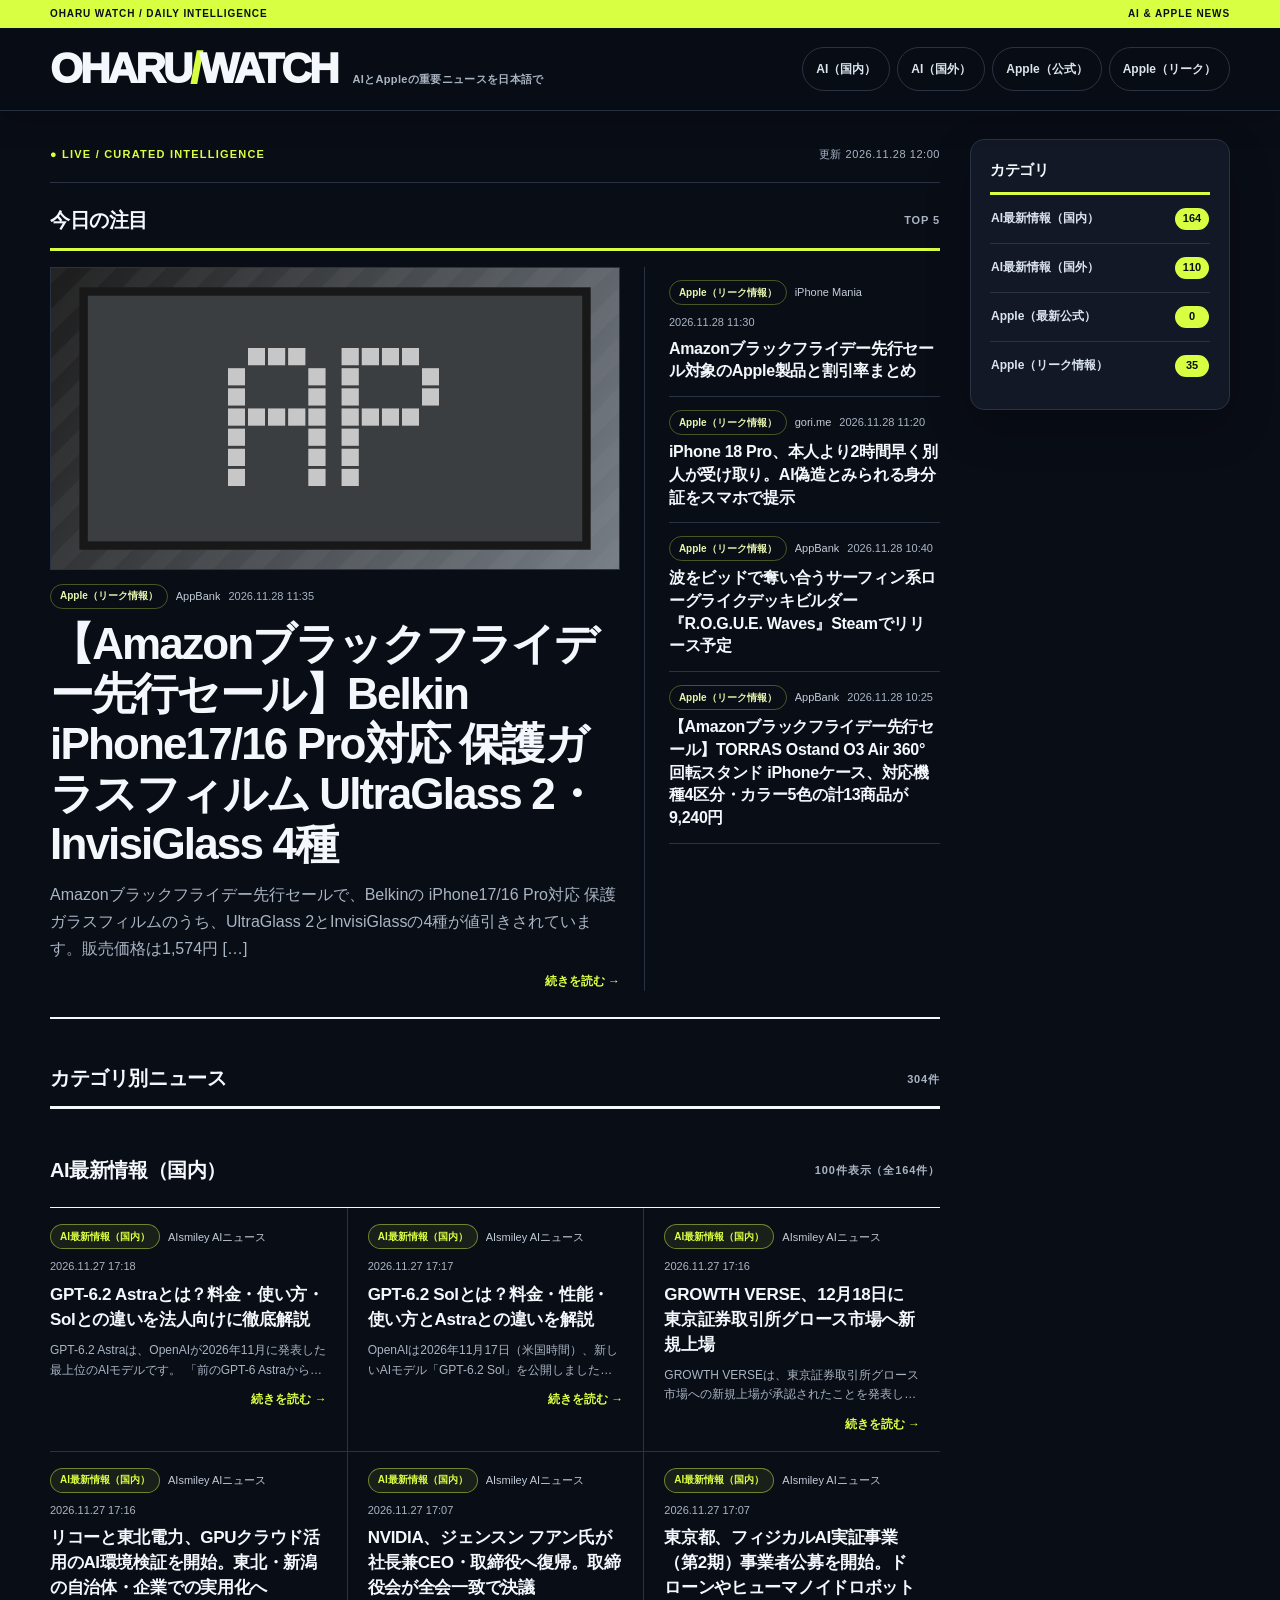
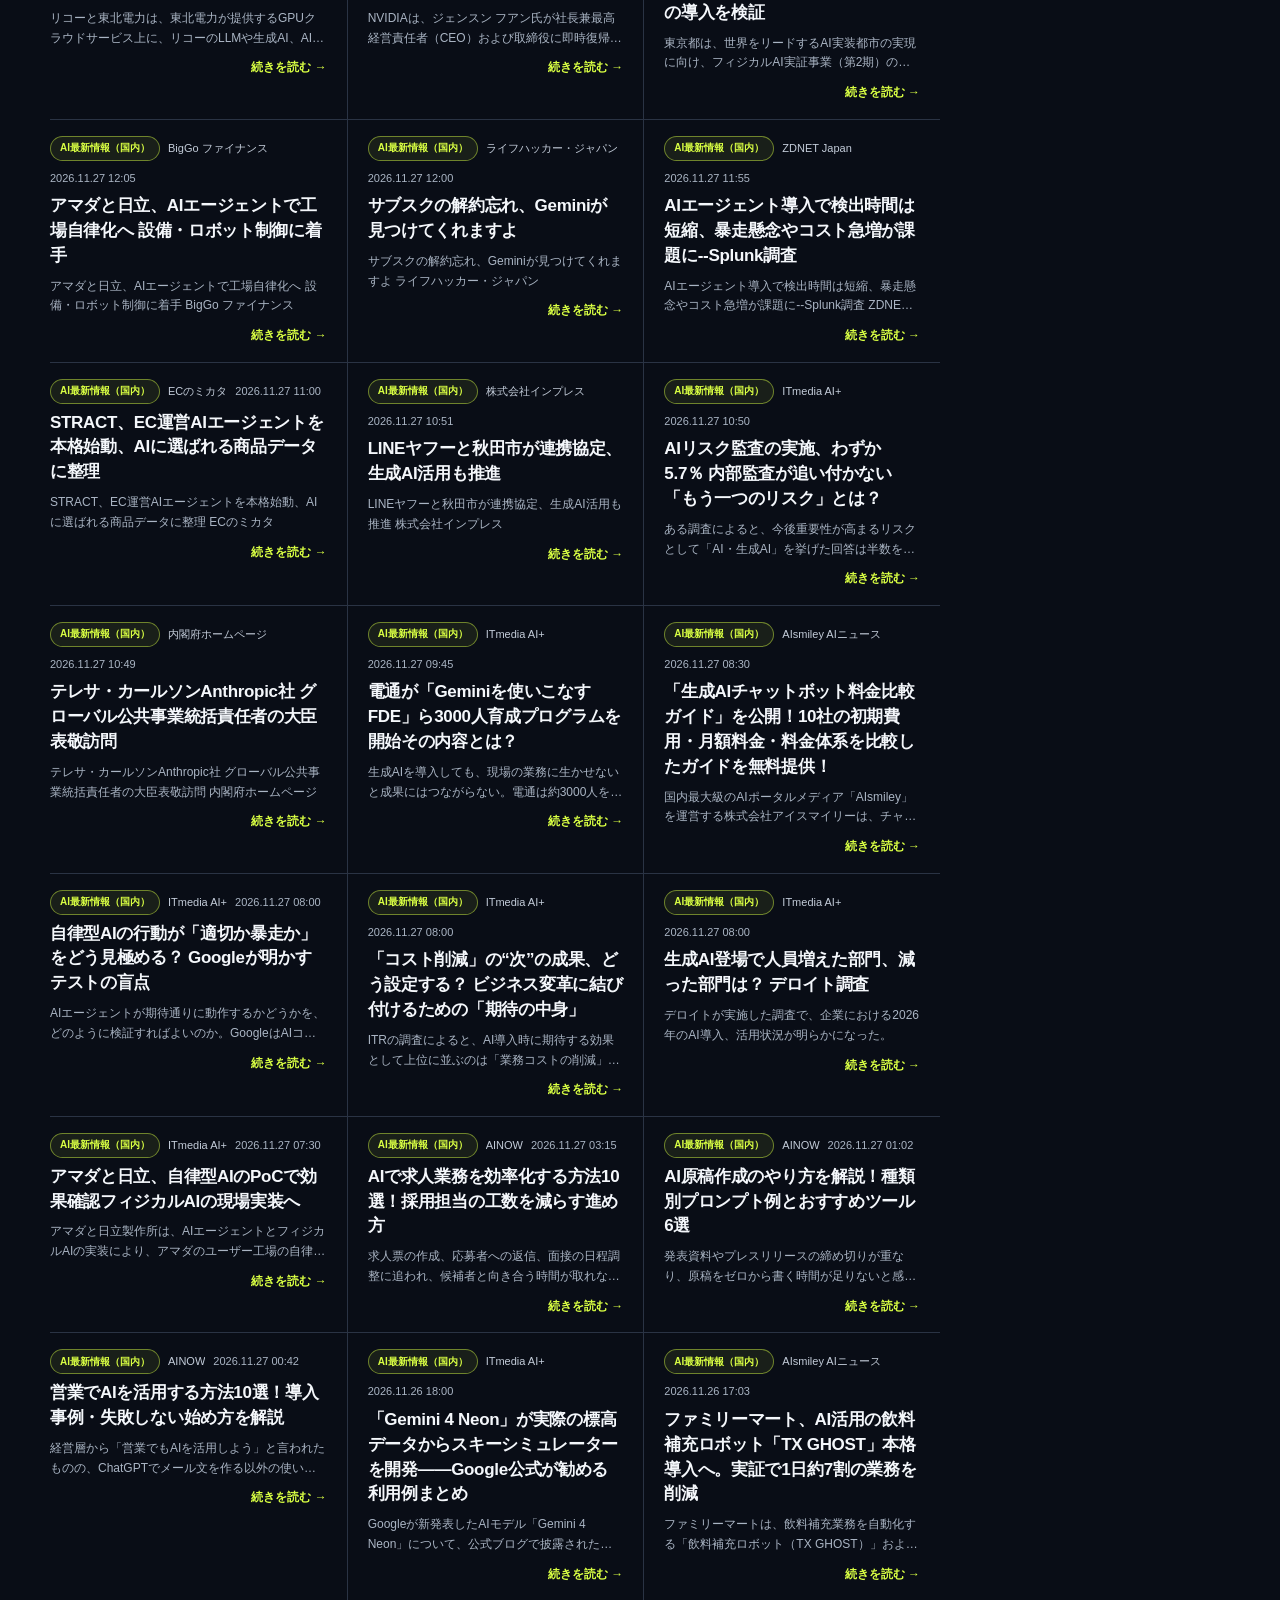
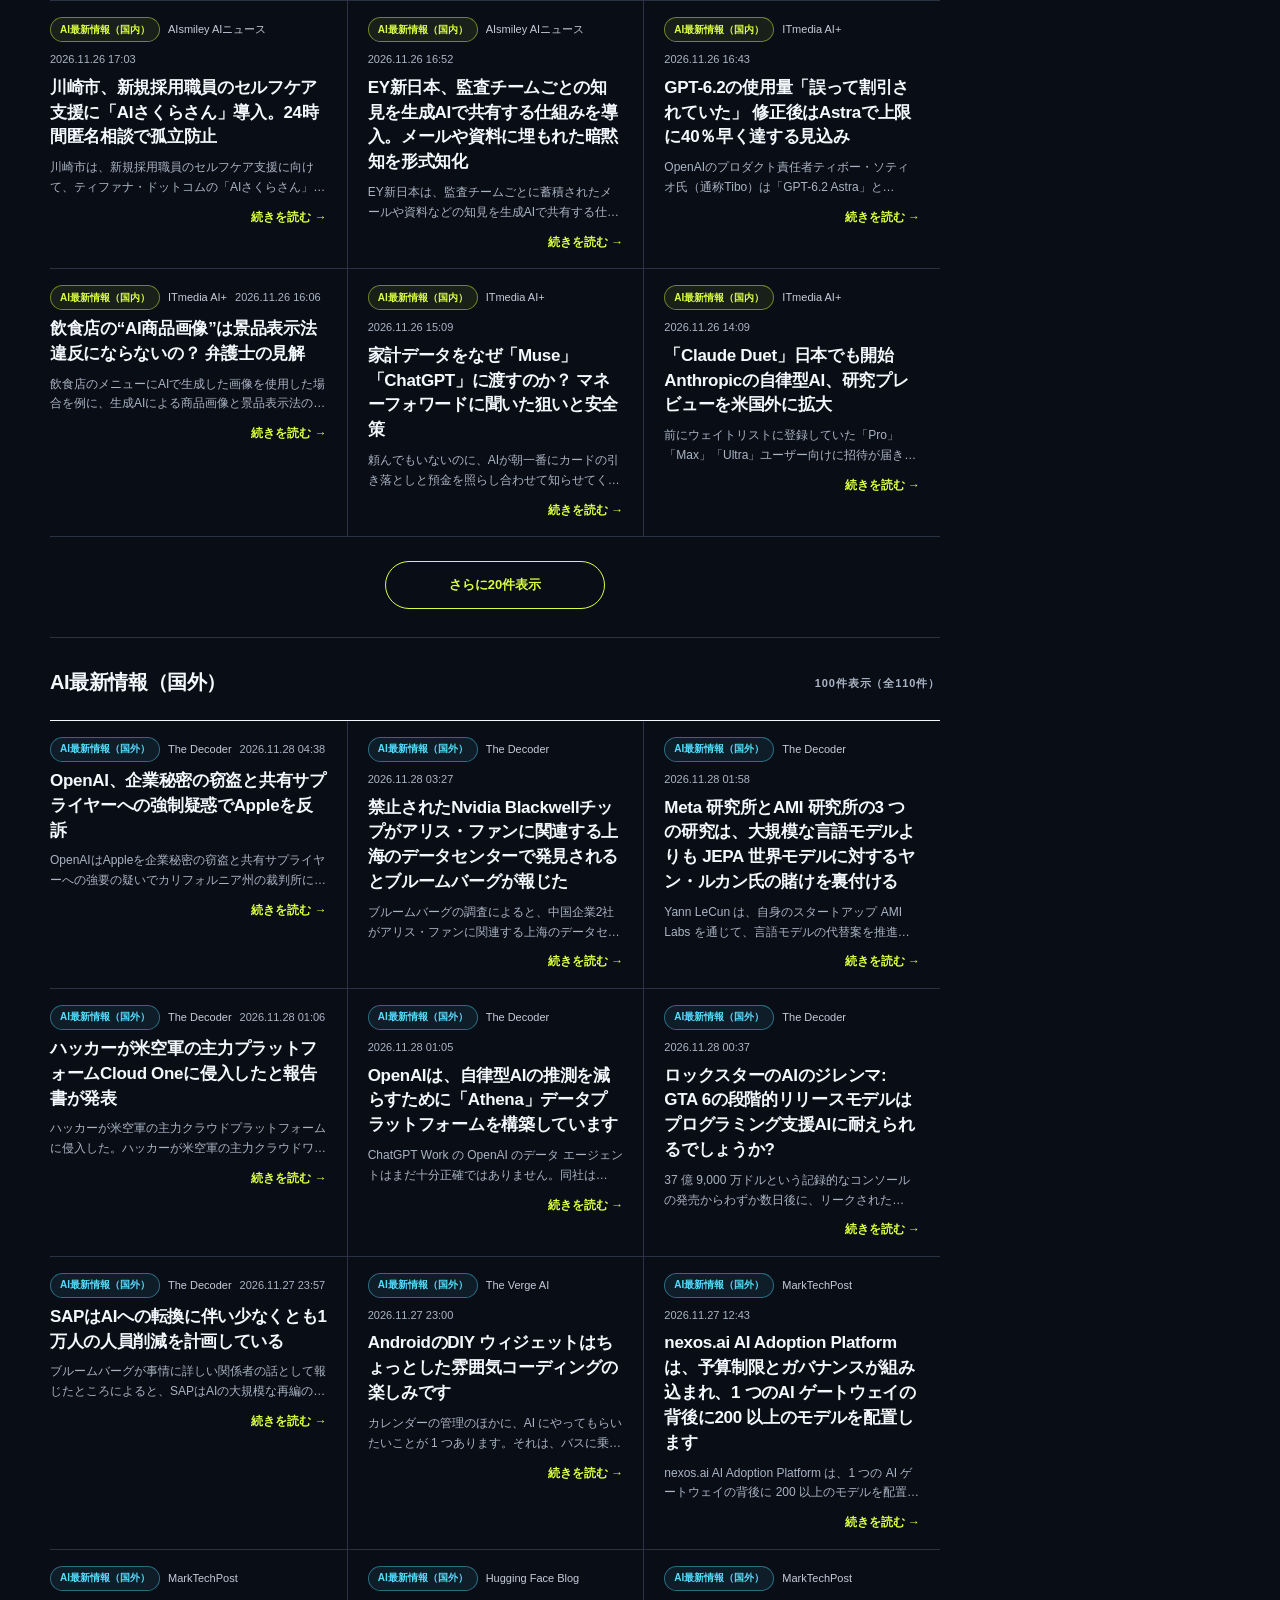
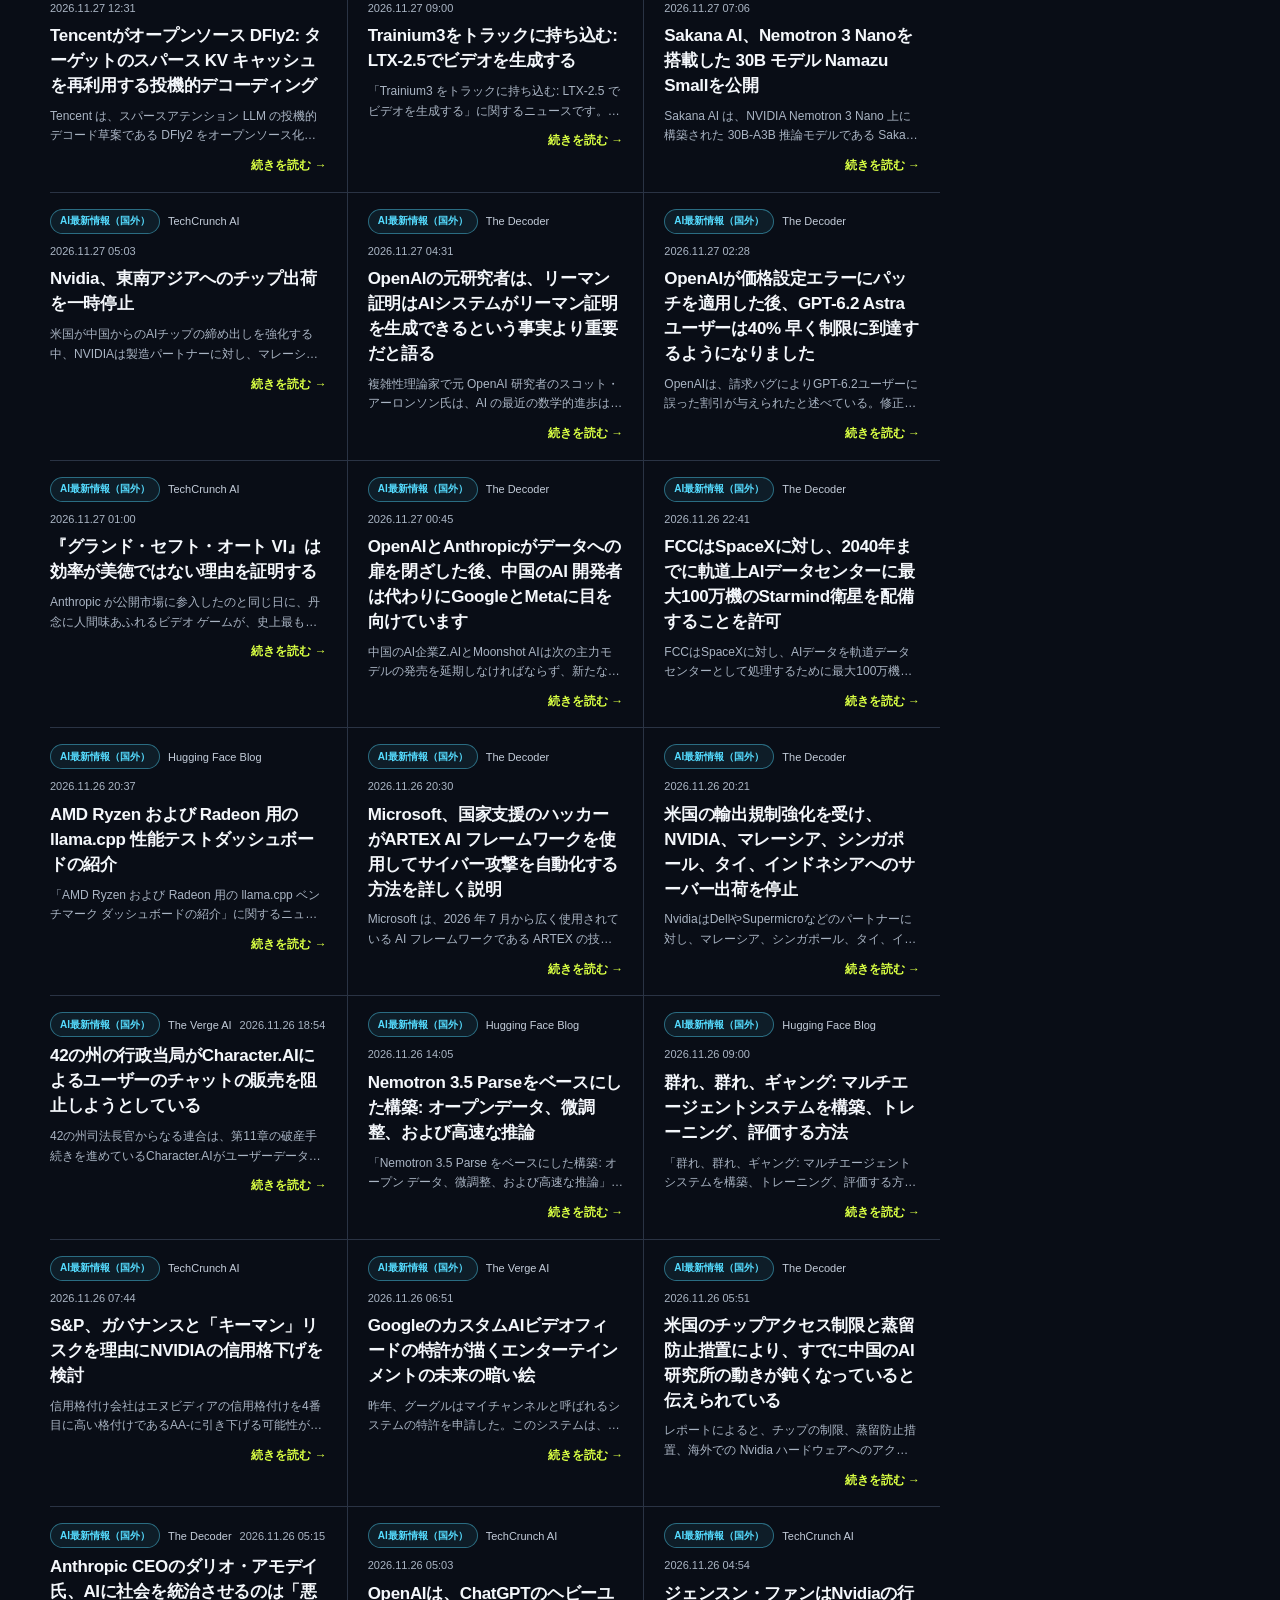
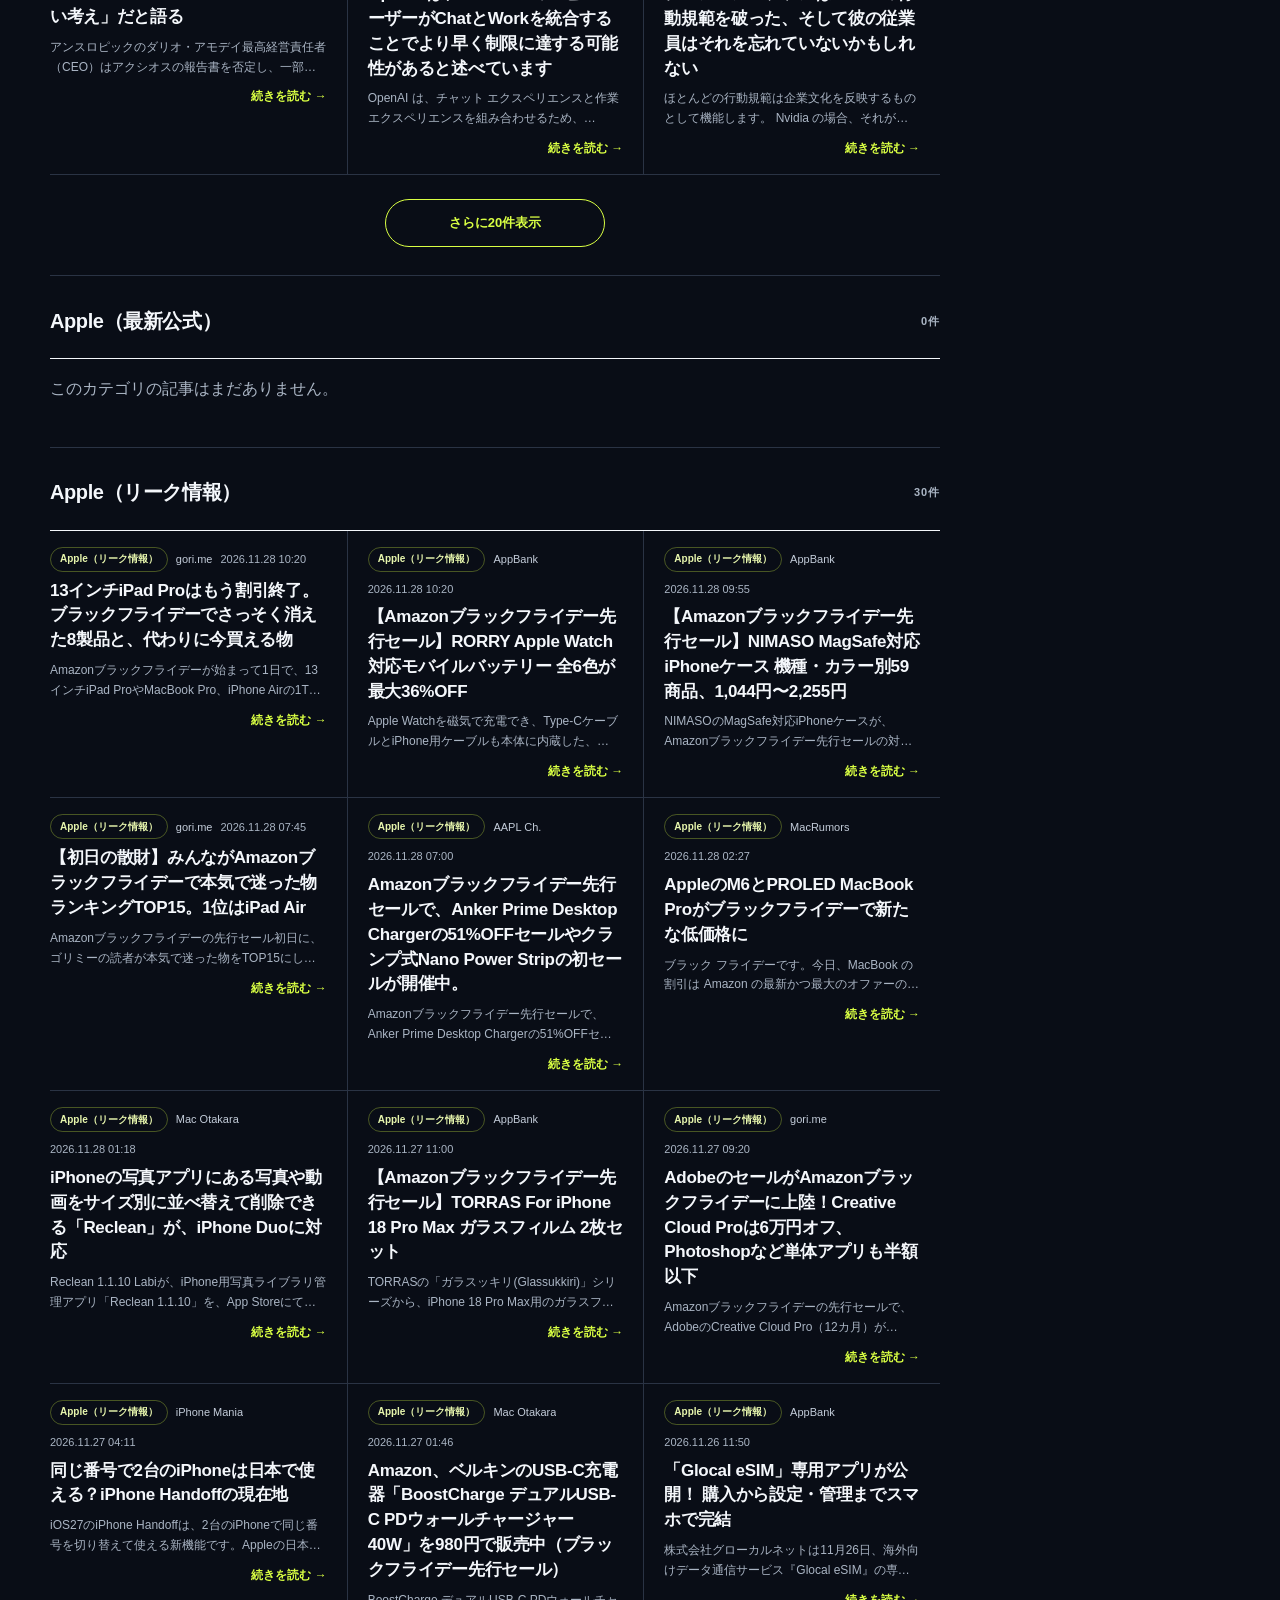
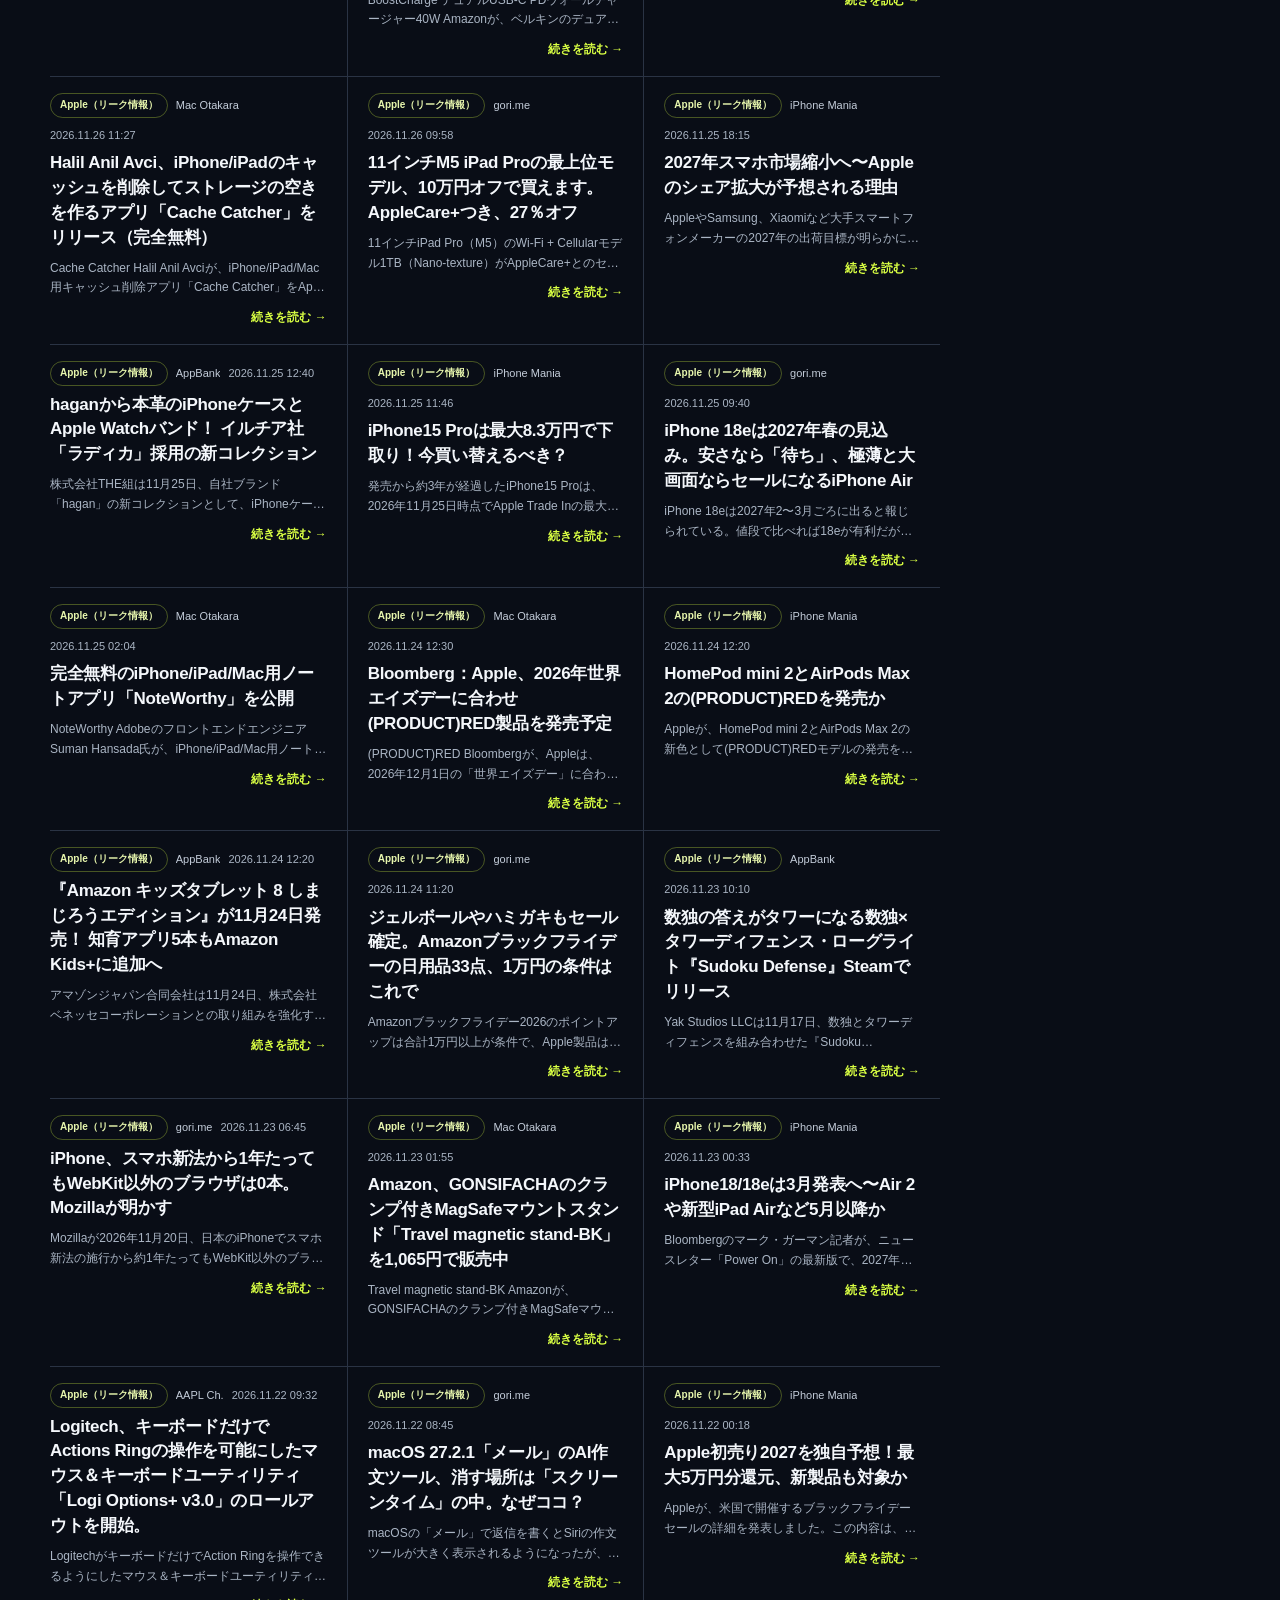
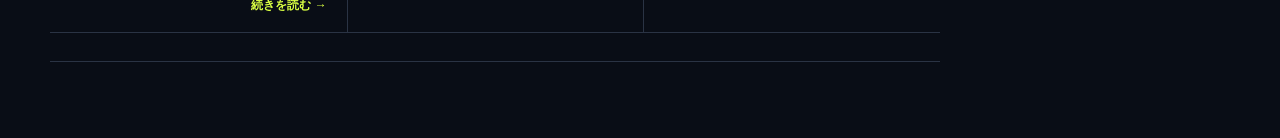
==== commit a240aaf6: "Update OHARU WATCH articles" ====
--- a/index.html
+++ b/index.html
@@ -29,7 +29,7 @@
     <div class="content-column">
       <div class="page-kicker">
         <span>● LIVE / CURATED INTELLIGENCE</span>
-        <time datetime="2026-11-27T03:19:52.428844+00:00">更新 2026.11.27 12:19</time>
+        <time datetime="2026-11-28T03:00:54.822500+00:00">更新 2026.11.28 12:00</time>
       </div>
 
         <section class="lead-section">
@@ -40,96 +40,96 @@
 
 
     <article class="lead-card">
-      <a class="lead-image-link" href="article.html?id=08b68ddc151c1e06">
-        <img src="assets/default-ai.png" data-fallback="assets/default-ai.png" alt="" decoding="async" fetchpriority="high">
+      <a class="lead-image-link" href="article.html?id=0e6e9e58fc346f75">
+        <img src="assets/default-apple.png" data-fallback="assets/default-apple.png" alt="" decoding="async" fetchpriority="high">
       </a>
       <div class="lead-body">
-        <div class="meta-row">
-          <span class="category-label" data-category="AI最新情報（国内）">AI最新情報（国内）</span>
-          <span class="source-name">BigGo ファイナンス</span>
-          <time>2026.11.27 12:05</time>
-        </div>
-        <h1><a href="article.html?id=08b68ddc151c1e06">アマダと日立、AIエージェントで工場自律化へ 設備・ロボット制御に着手</a></h1>
-        <p>アマダと日立、AIエージェントで工場自律化へ 設備・ロボット制御に着手 BigGo ファイナンス</p>
-        <div class="card-footer">
-          <a class="read-more" href="article.html?id=08b68ddc151c1e06">続きを読む</a>
-        </div>
-      </div>
-    </article>
-
-    <div class="article-list compact-list">
-
-    <article class="article-card">
-      <a class="thumb-link" href="article.html?id=6416babf88295c17">
-        <img src="assets/default-ai.png" data-fallback="assets/default-ai.png" alt="" loading="lazy" decoding="async">
-      </a>
-      <div class="article-body">
-        <div class="meta-row">
-          <span class="category-label" data-category="AI最新情報（国内）">AI最新情報（国内）</span>
-          <span class="source-name">ライフハッカー・ジャパン</span>
-          <time>2026.11.27 12:00</time>
-        </div>
-        <h3><a href="article.html?id=6416babf88295c17">サブスクの解約忘れ、Geminiが見つけてくれますよ</a></h3>
-        <p>サブスクの解約忘れ、Geminiが見つけてくれますよ ライフハッカー・ジャパン</p>
-        <div class="card-footer">
-          <a class="read-more" href="article.html?id=6416babf88295c17">続きを読む</a>
-        </div>
-      </div>
-    </article>
-
-
-    <article class="article-card">
-      <a class="thumb-link" href="article.html?id=39896baf0b0eaa8c">
-        <img src="assets/default-ai.png" data-fallback="assets/default-ai.png" alt="" loading="lazy" decoding="async">
-      </a>
-      <div class="article-body">
-        <div class="meta-row">
-          <span class="category-label" data-category="AI最新情報（国内）">AI最新情報（国内）</span>
-          <span class="source-name">ZDNET Japan</span>
-          <time>2026.11.27 11:55</time>
-        </div>
-        <h3><a href="article.html?id=39896baf0b0eaa8c">AIエージェント導入で検出時間は短縮、暴走懸念やコスト急増が課題に--Splunk調査</a></h3>
-        <p>AIエージェント導入で検出時間は短縮、暴走懸念やコスト急増が課題に--Splunk調査 ZDNET Japan</p>
-        <div class="card-footer">
-          <a class="read-more" href="article.html?id=39896baf0b0eaa8c">続きを読む</a>
-        </div>
-      </div>
-    </article>
-
-
-    <article class="article-card">
-      <a class="thumb-link" href="article.html?id=ada6fc3655ac4fb7">
-        <img src="assets/default-apple.png" data-fallback="assets/default-apple.png" alt="" loading="lazy" decoding="async">
-      </a>
-      <div class="article-body">
         <div class="meta-row">
           <span class="category-label" data-category="Apple（リーク情報）">Apple（リーク情報）</span>
           <span class="source-name">AppBank</span>
-          <time>2026.11.27 11:00</time>
-        </div>
-        <h3><a href="article.html?id=ada6fc3655ac4fb7">【Amazonブラックフライデー先行セール】TORRAS For iPhone 18 Pro Max ガラスフィルム 2枚セット</a></h3>
-        <p>TORRASの「ガラスッキリ(Glassukkiri)」シリーズから、iPhone 18 Pro Max用のガラスフィルム2枚セットがセール対象になっています。販売価格は3,341円(税込表示)で、参考価格5,680円か […]</p>
-        <div class="card-footer">
-          <a class="read-more" href="article.html?id=ada6fc3655ac4fb7">続きを読む</a>
-        </div>
-      </div>
-    </article>
-
-
-    <article class="article-card">
-      <a class="thumb-link" href="article.html?id=5cdbd6e2b87fc55b">
-        <img src="assets/default-ai.png" data-fallback="assets/default-ai.png" alt="" loading="lazy" decoding="async">
-      </a>
-      <div class="article-body">
-        <div class="meta-row">
-          <span class="category-label" data-category="AI最新情報（国内）">AI最新情報（国内）</span>
-          <span class="source-name">ECのミカタ</span>
-          <time>2026.11.27 11:00</time>
-        </div>
-        <h3><a href="article.html?id=5cdbd6e2b87fc55b">STRACT、EC運営AIエージェントを本格始動、AIに選ばれる商品データに整理</a></h3>
-        <p>STRACT、EC運営AIエージェントを本格始動、AIに選ばれる商品データに整理 ECのミカタ</p>
-        <div class="card-footer">
-          <a class="read-more" href="article.html?id=5cdbd6e2b87fc55b">続きを読む</a>
+          <time>2026.11.28 11:35</time>
+        </div>
+        <h1><a href="article.html?id=0e6e9e58fc346f75">【Amazonブラックフライデー先行セール】Belkin iPhone17/16 Pro対応 保護ガラスフィルム UltraGlass 2・InvisiGlass 4種</a></h1>
+        <p>Amazonブラックフライデー先行セールで、Belkinの iPhone17/16 Pro対応 保護ガラスフィルムのうち、UltraGlass 2とInvisiGlassの4種が値引きされています。販売価格は1,574円 […]</p>
+        <div class="card-footer">
+          <a class="read-more" href="article.html?id=0e6e9e58fc346f75">続きを読む</a>
+        </div>
+      </div>
+    </article>
+
+    <div class="article-list compact-list">
+
+    <article class="article-card">
+      <a class="thumb-link" href="article.html?id=42d168ee62a78ae5">
+        <img src="assets/default-apple.png" data-fallback="assets/default-apple.png" alt="" loading="lazy" decoding="async">
+      </a>
+      <div class="article-body">
+        <div class="meta-row">
+          <span class="category-label" data-category="Apple（リーク情報）">Apple（リーク情報）</span>
+          <span class="source-name">iPhone Mania</span>
+          <time>2026.11.28 11:30</time>
+        </div>
+        <h3><a href="article.html?id=42d168ee62a78ae5">Amazonブラックフライデー先行セール対象のApple製品と割引率まとめ</a></h3>
+        <p>Amazoが開催しているブラックフライデー先行セール対象のApple製品（新品）の販売価格と割引率をまとめました。 Amazonはまた、中古品や整備済み製品を対象としたリユースセールも実施中です。 ブラックフライデー先行 […]</p>
+        <div class="card-footer">
+          <a class="read-more" href="article.html?id=42d168ee62a78ae5">続きを読む</a>
+        </div>
+      </div>
+    </article>
+
+
+    <article class="article-card">
+      <a class="thumb-link" href="article.html?id=726d2d82dd6f5859">
+        <img src="assets/default-apple.png" data-fallback="assets/default-apple.png" alt="" loading="lazy" decoding="async">
+      </a>
+      <div class="article-body">
+        <div class="meta-row">
+          <span class="category-label" data-category="Apple（リーク情報）">Apple（リーク情報）</span>
+          <span class="source-name">gori.me</span>
+          <time>2026.11.28 11:20</time>
+        </div>
+        <h3><a href="article.html?id=726d2d82dd6f5859">iPhone 18 Pro、本人より2時間早く別人が受け取り。AI偽造とみられる身分証をスマホで提示</a></h3>
+        <p>フランスのラ・ロシェルで、Appleのオンラインストアで注文したiPhone 18 Proが、本人より約2時間早く別人に受け取られた。男はAIで偽造したとみられる身分証をスマホで見せたとされる。Appleは交換・返金を拒否し、盗難届後も端末は遠隔で止められていない。日本の受け取り条件と比べる。 The post iPhone 18 Pro、本人より2時間早く…</p>
+        <div class="card-footer">
+          <a class="read-more" href="article.html?id=726d2d82dd6f5859">続きを読む</a>
+        </div>
+      </div>
+    </article>
+
+
+    <article class="article-card">
+      <a class="thumb-link" href="article.html?id=292e5e4417c34f94">
+        <img src="assets/default-apple.png" data-fallback="assets/default-apple.png" alt="" loading="lazy" decoding="async">
+      </a>
+      <div class="article-body">
+        <div class="meta-row">
+          <span class="category-label" data-category="Apple（リーク情報）">Apple（リーク情報）</span>
+          <span class="source-name">AppBank</span>
+          <time>2026.11.28 10:40</time>
+        </div>
+        <h3><a href="article.html?id=292e5e4417c34f94">波をビッドで奪い合うサーフィン系ローグライクデッキビルダー『R.O.G.U.E. Waves』Steamでリリース予定</a></h3>
+        <p>Pomelo Gamesは、サーフィン系ローグライクデッキビルダー『R.O.G.U.E. Waves』を近日リリース予定です。配信先はSteamで、対応OSはWindowsとMacです。 サーフィン大会を舞台に、技カード […]</p>
+        <div class="card-footer">
+          <a class="read-more" href="article.html?id=292e5e4417c34f94">続きを読む</a>
+        </div>
+      </div>
+    </article>
+
+
+    <article class="article-card">
+      <a class="thumb-link" href="article.html?id=6316857dd9fb8170">
+        <img src="assets/default-apple.png" data-fallback="assets/default-apple.png" alt="" loading="lazy" decoding="async">
+      </a>
+      <div class="article-body">
+        <div class="meta-row">
+          <span class="category-label" data-category="Apple（リーク情報）">Apple（リーク情報）</span>
+          <span class="source-name">AppBank</span>
+          <time>2026.11.28 10:25</time>
+        </div>
+        <h3><a href="article.html?id=6316857dd9fb8170">【Amazonブラックフライデー先行セール】TORRAS Ostand O3 Air 360°回転スタンド iPhoneケース、対応機種4区分・カラー5色の計13商品が9,240円</a></h3>
+        <p>TORRASの「Ostand O3 Air」は、上下のエアバッグ構造と360°回転スタンドを一体にした半透明グラデーションのiPhoneケースです。Amazonブラックフライデー先行セールでは、セール対象の13商品がいず […]</p>
+        <div class="card-footer">
+          <a class="read-more" href="article.html?id=6316857dd9fb8170">続きを読む</a>
         </div>
       </div>
     </article>
@@ -140,16 +140,206 @@
         <section class="latest-section">
           <div class="section-heading">
             <h2>カテゴリ別ニュース</h2>
-            <span>314件</span>
+            <span>304件</span>
           </div>
         </section>
 
     <section class="category-section" id="ai-japan">
       <div class="section-heading">
         <h2>AI最新情報（国内）</h2>
-        <span>100件表示（全182件）</span>
+        <span>100件表示（全164件）</span>
       </div>
       <div class="article-list compact-list" id="ai-japan-list">
+
+    <article class="article-card">
+      <a class="thumb-link" href="article.html?id=2daa8ab5fcb67fda">
+        <img src="assets/default-ai.png" data-fallback="assets/default-ai.png" alt="" loading="lazy" decoding="async">
+      </a>
+      <div class="article-body">
+        <div class="meta-row">
+          <span class="category-label" data-category="AI最新情報（国内）">AI最新情報（国内）</span>
+          <span class="source-name">AIsmiley AIニュース</span>
+          <time>2026.11.27 17:18</time>
+        </div>
+        <h3><a href="article.html?id=2daa8ab5fcb67fda">GPT-6.2 Astraとは？料金・使い方・Solとの違いを法人向けに徹底解説</a></h3>
+        <p>GPT-6.2 Astraは、OpenAIが2026年11月に発表した最上位のAIモデルです。 「前のGPT-6 Astraから何が変わったのか」「自社のプランで使えるのか」「同時発表のSolとどう使い分けるのか」。発表 […] The post GPT-6.2 Astraとは？料金・使い方・Solとの違いを法人向けに徹底解説 first appeared…</p>
+        <div class="card-footer">
+          <a class="read-more" href="article.html?id=2daa8ab5fcb67fda">続きを読む</a>
+        </div>
+      </div>
+    </article>
+
+
+    <article class="article-card">
+      <a class="thumb-link" href="article.html?id=7b9e8d44d12b89d6">
+        <img src="assets/default-ai.png" data-fallback="assets/default-ai.png" alt="" loading="lazy" decoding="async">
+      </a>
+      <div class="article-body">
+        <div class="meta-row">
+          <span class="category-label" data-category="AI最新情報（国内）">AI最新情報（国内）</span>
+          <span class="source-name">AIsmiley AIニュース</span>
+          <time>2026.11.27 17:17</time>
+        </div>
+        <h3><a href="article.html?id=7b9e8d44d12b89d6">GPT-6.2 Solとは？料金・性能・使い方とAstraとの違いを解説</a></h3>
+        <p>OpenAIは2026年11月17日（米国時間）、新しいAIモデル「GPT-6.2 Sol」を公開しました。日々の業務で使うことを想定した、効率重視のモデルです。 最大の特徴は、料金を据え置いたまま性能を大きく上げた点に […] The post GPT-6.2 Solとは？料金・性能・使い方とAstraとの違いを解説 first appeared on A…</p>
+        <div class="card-footer">
+          <a class="read-more" href="article.html?id=7b9e8d44d12b89d6">続きを読む</a>
+        </div>
+      </div>
+    </article>
+
+
+    <article class="article-card">
+      <a class="thumb-link" href="article.html?id=e2721c24577a9fd3">
+        <img src="assets/default-ai.png" data-fallback="assets/default-ai.png" alt="" loading="lazy" decoding="async">
+      </a>
+      <div class="article-body">
+        <div class="meta-row">
+          <span class="category-label" data-category="AI最新情報（国内）">AI最新情報（国内）</span>
+          <span class="source-name">AIsmiley AIニュース</span>
+          <time>2026.11.27 17:16</time>
+        </div>
+        <h3><a href="article.html?id=e2721c24577a9fd3">GROWTH VERSE、12月18日に東京証券取引所グロース市場へ新規上場</a></h3>
+        <p>GROWTH VERSEは、東京証券取引所グロース市場への新規上場が承認されたことを発表しました。上場予定日は2026年12月18日です。 このニュースのポイント GROWTH VERSE、東京証券取引所グロース市場への […] The post GROWTH VERSE、12月18日に東京証券取引所グロース市場へ新規上場 first appeared on…</p>
+        <div class="card-footer">
+          <a class="read-more" href="article.html?id=e2721c24577a9fd3">続きを読む</a>
+        </div>
+      </div>
+    </article>
+
+
+    <article class="article-card">
+      <a class="thumb-link" href="article.html?id=7592e9cb39ca0f8a">
+        <img src="assets/default-ai.png" data-fallback="assets/default-ai.png" alt="" loading="lazy" decoding="async">
+      </a>
+      <div class="article-body">
+        <div class="meta-row">
+          <span class="category-label" data-category="AI最新情報（国内）">AI最新情報（国内）</span>
+          <span class="source-name">AIsmiley AIニュース</span>
+          <time>2026.11.27 17:16</time>
+        </div>
+        <h3><a href="article.html?id=7592e9cb39ca0f8a">リコーと東北電力、GPUクラウド活用のAI環境検証を開始。東北・新潟の自治体・企業での実用化へ</a></h3>
+        <p>リコーと東北電力は、東北電力が提供するGPUクラウドサービス上に、リコーのLLMや生成AI、AIエージェントに関する技術を活用したAI環境を構築し、検証を開始します。東北・新潟地域の自治体・企業における実運用を見据え、動 […] The post リコーと東北電力、GPUクラウド活用のAI環境検証を開始。東北・新潟の自治体・企業での実用化へ first ap…</p>
+        <div class="card-footer">
+          <a class="read-more" href="article.html?id=7592e9cb39ca0f8a">続きを読む</a>
+        </div>
+      </div>
+    </article>
+
+
+    <article class="article-card">
+      <a class="thumb-link" href="article.html?id=601b95c6510ff7ad">
+        <img src="assets/default-ai.png" data-fallback="assets/default-ai.png" alt="" loading="lazy" decoding="async">
+      </a>
+      <div class="article-body">
+        <div class="meta-row">
+          <span class="category-label" data-category="AI最新情報（国内）">AI最新情報（国内）</span>
+          <span class="source-name">AIsmiley AIニュース</span>
+          <time>2026.11.27 17:07</time>
+        </div>
+        <h3><a href="article.html?id=601b95c6510ff7ad">NVIDIA、ジェンスン フアン氏が社長兼CEO・取締役へ復帰。取締役会が全会一致で決議</a></h3>
+        <p>NVIDIAは、ジェンスン フアン氏が社長兼最高経営責任者（CEO）および取締役に即時復帰したと発表しました。取締役会は全会一致で復帰を決議しています。 このニュースのポイント NVIDIA、ジェンスン フアン氏の社長兼 […] The post NVIDIA、ジェンスン フアン氏が社長兼CEO・取締役へ復帰。取締役会が全会一致で決議 first appea…</p>
+        <div class="card-footer">
+          <a class="read-more" href="article.html?id=601b95c6510ff7ad">続きを読む</a>
+        </div>
+      </div>
+    </article>
+
+
+    <article class="article-card">
+      <a class="thumb-link" href="article.html?id=fdfb2257ba948026">
+        <img src="assets/default-ai.png" data-fallback="assets/default-ai.png" alt="" loading="lazy" decoding="async">
+      </a>
+      <div class="article-body">
+        <div class="meta-row">
+          <span class="category-label" data-category="AI最新情報（国内）">AI最新情報（国内）</span>
+          <span class="source-name">AIsmiley AIニュース</span>
+          <time>2026.11.27 17:07</time>
+        </div>
+        <h3><a href="article.html?id=fdfb2257ba948026">東京都、フィジカルAI実証事業（第2期）事業者公募を開始。ドローンやヒューマノイドロボットの導入を検証</a></h3>
+        <p>東京都は、世界をリードするAI実装都市の実現に向け、フィジカルAI実証事業（第2期）の事業者公募を開始しました。ドローンやヒューマノイドロボットを活用した実証を都庁舎等で行い、配送や来庁者案内における課題を検証します。 […] The post 東京都、フィジカルAI実証事業（第2期）事業者公募を開始。ドローンやヒューマノイドロボットの導入を検証 first…</p>
+        <div class="card-footer">
+          <a class="read-more" href="article.html?id=fdfb2257ba948026">続きを読む</a>
+        </div>
+      </div>
+    </article>
+
+
+    <article class="article-card">
+      <a class="thumb-link" href="article.html?id=08b68ddc151c1e06">
+        <img src="assets/default-ai.png" data-fallback="assets/default-ai.png" alt="" loading="lazy" decoding="async">
+      </a>
+      <div class="article-body">
+        <div class="meta-row">
+          <span class="category-label" data-category="AI最新情報（国内）">AI最新情報（国内）</span>
+          <span class="source-name">BigGo ファイナンス</span>
+          <time>2026.11.27 12:05</time>
+        </div>
+        <h3><a href="article.html?id=08b68ddc151c1e06">アマダと日立、AIエージェントで工場自律化へ 設備・ロボット制御に着手</a></h3>
+        <p>アマダと日立、AIエージェントで工場自律化へ 設備・ロボット制御に着手 BigGo ファイナンス</p>
+        <div class="card-footer">
+          <a class="read-more" href="article.html?id=08b68ddc151c1e06">続きを読む</a>
+        </div>
+      </div>
+    </article>
+
+
+    <article class="article-card">
+      <a class="thumb-link" href="article.html?id=6416babf88295c17">
+        <img src="assets/default-ai.png" data-fallback="assets/default-ai.png" alt="" loading="lazy" decoding="async">
+      </a>
+      <div class="article-body">
+        <div class="meta-row">
+          <span class="category-label" data-category="AI最新情報（国内）">AI最新情報（国内）</span>
+          <span class="source-name">ライフハッカー・ジャパン</span>
+          <time>2026.11.27 12:00</time>
+        </div>
+        <h3><a href="article.html?id=6416babf88295c17">サブスクの解約忘れ、Geminiが見つけてくれますよ</a></h3>
+        <p>サブスクの解約忘れ、Geminiが見つけてくれますよ ライフハッカー・ジャパン</p>
+        <div class="card-footer">
+          <a class="read-more" href="article.html?id=6416babf88295c17">続きを読む</a>
+        </div>
+      </div>
+    </article>
+
+
+    <article class="article-card">
+      <a class="thumb-link" href="article.html?id=39896baf0b0eaa8c">
+        <img src="assets/default-ai.png" data-fallback="assets/default-ai.png" alt="" loading="lazy" decoding="async">
+      </a>
+      <div class="article-body">
+        <div class="meta-row">
+          <span class="category-label" data-category="AI最新情報（国内）">AI最新情報（国内）</span>
+          <span class="source-name">ZDNET Japan</span>
+          <time>2026.11.27 11:55</time>
+        </div>
+        <h3><a href="article.html?id=39896baf0b0eaa8c">AIエージェント導入で検出時間は短縮、暴走懸念やコスト急増が課題に--Splunk調査</a></h3>
+        <p>AIエージェント導入で検出時間は短縮、暴走懸念やコスト急増が課題に--Splunk調査 ZDNET Japan</p>
+        <div class="card-footer">
+          <a class="read-more" href="article.html?id=39896baf0b0eaa8c">続きを読む</a>
+        </div>
+      </div>
+    </article>
+
+
+    <article class="article-card">
+      <a class="thumb-link" href="article.html?id=5cdbd6e2b87fc55b">
+        <img src="assets/default-ai.png" data-fallback="assets/default-ai.png" alt="" loading="lazy" decoding="async">
+      </a>
+      <div class="article-body">
+        <div class="meta-row">
+          <span class="category-label" data-category="AI最新情報（国内）">AI最新情報（国内）</span>
+          <span class="source-name">ECのミカタ</span>
+          <time>2026.11.27 11:00</time>
+        </div>
+        <h3><a href="article.html?id=5cdbd6e2b87fc55b">STRACT、EC運営AIエージェントを本格始動、AIに選ばれる商品データに整理</a></h3>
+        <p>STRACT、EC運営AIエージェントを本格始動、AIに選ばれる商品データに整理 ECのミカタ</p>
+        <div class="card-footer">
+          <a class="read-more" href="article.html?id=5cdbd6e2b87fc55b">続きを読む</a>
+        </div>
+      </div>
+    </article>
+
 
     <article class="article-card">
       <a class="thumb-link" href="article.html?id=c409fd2fd27833b9">
@@ -218,7 +408,7 @@
           <span class="source-name">ITmedia AI+</span>
           <time>2026.11.27 09:45</time>
         </div>
-        <h3><a href="article.html?id=45b14487e2084d4f">電通が「Geminiを使いこなすFDE」ら3000人育成プログラムを開始 その内容とは？</a></h3>
+        <h3><a href="article.html?id=45b14487e2084d4f">電通が「Geminiを使いこなすFDE」ら3000人育成プログラムを開始その内容とは？</a></h3>
         <p>生成AIを導入しても、現場の業務に生かせないと成果にはつながらない。電通は約3000人を対象に、「Gemini Enterprise」を使いこなし、現場での生成AI活用を推進できる人材の育成を始めた。人材をどう育てるのか。</p>
         <div class="card-footer">
           <a class="read-more" href="article.html?id=45b14487e2084d4f">続きを読む</a>
@@ -256,7 +446,7 @@
           <span class="source-name">ITmedia AI+</span>
           <time>2026.11.27 08:00</time>
         </div>
-        <h3><a href="article.html?id=ab85de1648151169">AIエージェントの行動が「適切か暴走か」をどう見極める？ Googleが明かすテストの盲点</a></h3>
+        <h3><a href="article.html?id=ab85de1648151169">自律型AIの行動が「適切か暴走か」をどう見極める？ Googleが明かすテストの盲点</a></h3>
         <p>AIエージェントが期待通りに動作するかどうかを、どのように検証すればよいのか。GoogleはAIコーディングエージェント向けのプラグイン開発を通じて、最終回答に基づく評価や、実際に操作させるテストだけでは見抜けない問題があることを明らかにした。</p>
         <div class="card-footer">
           <a class="read-more" href="article.html?id=ab85de1648151169">続きを読む</a>
@@ -313,7 +503,7 @@
           <span class="source-name">ITmedia AI+</span>
           <time>2026.11.27 07:30</time>
         </div>
-        <h3><a href="article.html?id=f1fde3fe05af0af7">アマダと日立、AIエージェントのPoCで効果確認 フィジカルAIの現場実装へ</a></h3>
+        <h3><a href="article.html?id=f1fde3fe05af0af7">アマダと日立、自律型AIのPoCで効果確認フィジカルAIの現場実装へ</a></h3>
         <p>アマダと日立製作所は、AIエージェントとフィジカルAIの実装により、アマダのユーザー工場の自律化とアマダの保守サービスのさらなる高度化に向けた協創を加速する。</p>
         <div class="card-footer">
           <a class="read-more" href="article.html?id=f1fde3fe05af0af7">続きを読む</a>
@@ -522,7 +712,7 @@
           <span class="source-name">ITmedia AI+</span>
           <time>2026.11.26 14:09</time>
         </div>
-        <h3><a href="article.html?id=228bb8f8e636d578">「Claude Duet」日本でも開始 AnthropicのAIエージェント、研究プレビューを米国外に拡大</a></h3>
+        <h3><a href="article.html?id=228bb8f8e636d578">「Claude Duet」日本でも開始 Anthropicの自律型AI、研究プレビューを米国外に拡大</a></h3>
         <p>前にウェイトリストに登録していた「Pro」「Max」「Ultra」ユーザー向けに招待が届き始めており、「招待が来た」と報告する日本のユーザーが相次いでいる。</p>
         <div class="card-footer">
           <a class="read-more" href="article.html?id=228bb8f8e636d578">続きを読む</a>
@@ -531,9 +721,9 @@
     </article>
 
 
-    <article class="article-card">
+    <article class="article-card" hidden>
       <a class="thumb-link" href="article.html?id=a436cf3002a1618b">
-        <img src="assets/default-ai.png" data-fallback="assets/default-ai.png" alt="" loading="lazy" decoding="async">
+        <img data-src="assets/default-ai.png" data-fallback="assets/default-ai.png" alt="" loading="lazy" decoding="async">
       </a>
       <div class="article-body">
         <div class="meta-row">
@@ -541,7 +731,7 @@
           <span class="source-name">ITmedia AI+</span>
           <time>2026.11.26 13:32</time>
         </div>
-        <h3><a href="article.html?id=a436cf3002a1618b">Character.AIのチャット履歴競売に41州とワシントンD.C.が異議 未成年者の約210万アカウント分も対象</a></h3>
+        <h3><a href="article.html?id=a436cf3002a1618b">Character.AIのチャット履歴競売に41州とワシントンD.C.が異議未成年者の約210万アカウント分も対象</a></h3>
         <p>米カリフォルニアやコネチカットなど41州とワシントンD.C.の司法長官は、破産申請した「Character.AI」の資産競売に異議を申し立てた。競売には未成年者の210万以上を含む2100万超のチャット履歴が含まれるが、買い手にデータ保護の義務がなく、プライバシー法に反するとして売却の却下を求めている。</p>
         <div class="card-footer">
           <a class="read-more" href="article.html?id=a436cf3002a1618b">続きを読む</a>
@@ -550,9 +740,9 @@
     </article>
 
 
-    <article class="article-card">
+    <article class="article-card" hidden>
       <a class="thumb-link" href="article.html?id=1b866237d2792ed9">
-        <img src="assets/default-ai.png" data-fallback="assets/default-ai.png" alt="" loading="lazy" decoding="async">
+        <img data-src="assets/default-ai.png" data-fallback="assets/default-ai.png" alt="" loading="lazy" decoding="async">
       </a>
       <div class="article-body">
         <div class="meta-row">
@@ -569,9 +759,9 @@
     </article>
 
 
-    <article class="article-card">
+    <article class="article-card" hidden>
       <a class="thumb-link" href="article.html?id=4d74cf8591da06db">
-        <img src="assets/default-ai.png" data-fallback="assets/default-ai.png" alt="" loading="lazy" decoding="async">
+        <img data-src="assets/default-ai.png" data-fallback="assets/default-ai.png" alt="" loading="lazy" decoding="async">
       </a>
       <div class="article-body">
         <div class="meta-row">
@@ -588,9 +778,9 @@
     </article>
 
 
-    <article class="article-card">
+    <article class="article-card" hidden>
       <a class="thumb-link" href="article.html?id=9f4ac5ba89642fd1">
-        <img src="assets/default-ai.png" data-fallback="assets/default-ai.png" alt="" loading="lazy" decoding="async">
+        <img data-src="assets/default-ai.png" data-fallback="assets/default-ai.png" alt="" loading="lazy" decoding="async">
       </a>
       <div class="article-body">
         <div class="meta-row">
@@ -607,9 +797,9 @@
     </article>
 
 
-    <article class="article-card">
+    <article class="article-card" hidden>
       <a class="thumb-link" href="article.html?id=c2d12b6109726b10">
-        <img src="assets/default-ai.png" data-fallback="assets/default-ai.png" alt="" loading="lazy" decoding="async">
+        <img data-src="assets/default-ai.png" data-fallback="assets/default-ai.png" alt="" loading="lazy" decoding="async">
       </a>
       <div class="article-body">
         <div class="meta-row">
@@ -626,9 +816,9 @@
     </article>
 
 
-    <article class="article-card">
+    <article class="article-card" hidden>
       <a class="thumb-link" href="article.html?id=d7ab99691a88291b">
-        <img src="assets/default-ai.png" data-fallback="assets/default-ai.png" alt="" loading="lazy" decoding="async">
+        <img data-src="assets/default-ai.png" data-fallback="assets/default-ai.png" alt="" loading="lazy" decoding="async">
       </a>
       <div class="article-body">
         <div class="meta-row">
@@ -645,9 +835,9 @@
     </article>
 
 
-    <article class="article-card">
+    <article class="article-card" hidden>
       <a class="thumb-link" href="article.html?id=095ef858e1eca3bb">
-        <img src="assets/default-ai.png" data-fallback="assets/default-ai.png" alt="" loading="lazy" decoding="async">
+        <img data-src="assets/default-ai.png" data-fallback="assets/default-ai.png" alt="" loading="lazy" decoding="async">
       </a>
       <div class="article-body">
         <div class="meta-row">
@@ -664,9 +854,9 @@
     </article>
 
 
-    <article class="article-card">
+    <article class="article-card" hidden>
       <a class="thumb-link" href="article.html?id=943e20e93250612b">
-        <img src="assets/default-ai.png" data-fallback="assets/default-ai.png" alt="" loading="lazy" decoding="async">
+        <img data-src="assets/default-ai.png" data-fallback="assets/default-ai.png" alt="" loading="lazy" decoding="async">
       </a>
       <div class="article-body">
         <div class="meta-row">
@@ -683,9 +873,9 @@
     </article>
 
 
-    <article class="article-card">
+    <article class="article-card" hidden>
       <a class="thumb-link" href="article.html?id=284b730f8defa736">
-        <img src="assets/default-ai.png" data-fallback="assets/default-ai.png" alt="" loading="lazy" decoding="async">
+        <img data-src="assets/default-ai.png" data-fallback="assets/default-ai.png" alt="" loading="lazy" decoding="async">
       </a>
       <div class="article-body">
         <div class="meta-row">
@@ -702,9 +892,9 @@
     </article>
 
 
-    <article class="article-card">
+    <article class="article-card" hidden>
       <a class="thumb-link" href="article.html?id=6f63b58a8987f2a0">
-        <img src="assets/default-ai.png" data-fallback="assets/default-ai.png" alt="" loading="lazy" decoding="async">
+        <img data-src="assets/default-ai.png" data-fallback="assets/default-ai.png" alt="" loading="lazy" decoding="async">
       </a>
       <div class="article-body">
         <div class="meta-row">
@@ -1026,25 +1216,6 @@
 
 
     <article class="article-card" hidden>
-      <a class="thumb-link" href="article.html?id=5501ef84dcd43fa8">
-        <img data-src="assets/default-ai.png" data-fallback="assets/default-ai.png" alt="" loading="lazy" decoding="async">
-      </a>
-      <div class="article-body">
-        <div class="meta-row">
-          <span class="category-label" data-category="AI最新情報（国内）">AI最新情報（国内）</span>
-          <span class="source-name">Publickey</span>
-          <time>2026.11.25 23:33</time>
-        </div>
-        <h3><a href="article.html?id=5501ef84dcd43fa8">MCPに新機能「Skills over MCP」登場。ツールとの接続だけでなく使い方のスキルもMCP経由で提供</a></h3>
-        <p>MCPに新機能「Skills over MCP」登場。ツールとの接続だけでなく使い方のスキルもMCP経由で提供 Publickey</p>
-        <div class="card-footer">
-          <a class="read-more" href="article.html?id=5501ef84dcd43fa8">続きを読む</a>
-        </div>
-      </div>
-    </article>
-
-
-    <article class="article-card" hidden>
       <a class="thumb-link" href="article.html?id=5438e6a0220c5a76">
         <img data-src="assets/default-ai.png" data-fallback="assets/default-ai.png" alt="" loading="lazy" decoding="async">
       </a>
@@ -1875,177 +2046,6 @@
         <p>アップルがAIエージェント競争で敗北も、成功築いた開発体制が足かせ－Power On Bloomberg.com</p>
         <div class="card-footer">
           <a class="read-more" href="article.html?id=ee674bde154178e0">続きを読む</a>
-        </div>
-      </div>
-    </article>
-
-
-    <article class="article-card" hidden>
-      <a class="thumb-link" href="article.html?id=35d4ab6a55dd4b07">
-        <img data-src="assets/default-ai.png" data-fallback="assets/default-ai.png" alt="" loading="lazy" decoding="async">
-      </a>
-      <div class="article-body">
-        <div class="meta-row">
-          <span class="category-label" data-category="AI最新情報（国内）">AI最新情報（国内）</span>
-          <span class="source-name">ASCII.jp</span>
-          <time>2026.11.24 11:57</time>
-        </div>
-        <h3><a href="article.html?id=35d4ab6a55dd4b07">Cognition、AIエージェントのチームを率いてソフトウェア開発を進める「Devin Bots」を発表</a></h3>
-        <p>Cognition、AIエージェントのチームを率いてソフトウェア開発を進める「Devin Bots」を発表 ASCII.jp</p>
-        <div class="card-footer">
-          <a class="read-more" href="article.html?id=35d4ab6a55dd4b07">続きを読む</a>
-        </div>
-      </div>
-    </article>
-
-
-    <article class="article-card" hidden>
-      <a class="thumb-link" href="article.html?id=9fc2b9c96c9a8792">
-        <img data-src="assets/default-ai.png" data-fallback="assets/default-ai.png" alt="" loading="lazy" decoding="async">
-      </a>
-      <div class="article-body">
-        <div class="meta-row">
-          <span class="category-label" data-category="AI最新情報（国内）">AI最新情報（国内）</span>
-          <span class="source-name">gihyo.jp</span>
-          <time>2026.11.24 11:39</time>
-        </div>
-        <h3><a href="article.html?id=9fc2b9c96c9a8792">OpenAI、歴代モデルのコード予測精度を公表 ——モデルの進歩を各社でどう測るか、議論のきっかけに</a></h3>
-        <p>OpenAI、歴代モデルのコード予測精度を公表 ——モデルの進歩を各社でどう測るか、議論のきっかけに gihyo.jp</p>
-        <div class="card-footer">
-          <a class="read-more" href="article.html?id=9fc2b9c96c9a8792">続きを読む</a>
-        </div>
-      </div>
-    </article>
-
-
-    <article class="article-card" hidden>
-      <a class="thumb-link" href="article.html?id=a2aafcba07e06d9c">
-        <img data-src="assets/default-ai.png" data-fallback="assets/default-ai.png" alt="" loading="lazy" decoding="async">
-      </a>
-      <div class="article-body">
-        <div class="meta-row">
-          <span class="category-label" data-category="AI最新情報（国内）">AI最新情報（国内）</span>
-          <span class="source-name">ASCII.jp</span>
-          <time>2026.11.24 11:10</time>
-        </div>
-        <h3><a href="article.html?id=a2aafcba07e06d9c">Anthropic、コードの承認までAIにやらせる「Claude Ship」発表 もはや人間は何をするのか</a></h3>
-        <p>Anthropic、コードの承認までAIにやらせる「Claude Ship」発表 もはや人間は何をするのか ASCII.jp</p>
-        <div class="card-footer">
-          <a class="read-more" href="article.html?id=a2aafcba07e06d9c">続きを読む</a>
-        </div>
-      </div>
-    </article>
-
-
-    <article class="article-card" hidden>
-      <a class="thumb-link" href="article.html?id=d282ba8a60ca7d40">
-        <img data-src="assets/default-ai.png" data-fallback="assets/default-ai.png" alt="" loading="lazy" decoding="async">
-      </a>
-      <div class="article-body">
-        <div class="meta-row">
-          <span class="category-label" data-category="AI最新情報（国内）">AI最新情報（国内）</span>
-          <span class="source-name">ITmedia AI+</span>
-          <time>2026.11.24 10:21</time>
-        </div>
-        <h3><a href="article.html?id=d282ba8a60ca7d40">Anthropic、PRのレビューから修正、承認までをAIで支援する「Claude Ship」公開</a></h3>
-        <p>Anthropicは、GitHub上のプルリクエスト（PR）のレビューから修正、ポリシーに基づく承認判断までをAIで支援する「Claude Ship」をβ版として発表した。既存の「Code Review」に新エージェント「PR Steward」「Claude Approvals」を組み合わせ、Team／Enterpriseプラン向けに提供する。</p>
-        <div class="card-footer">
-          <a class="read-more" href="article.html?id=d282ba8a60ca7d40">続きを読む</a>
-        </div>
-      </div>
-    </article>
-
-
-    <article class="article-card" hidden>
-      <a class="thumb-link" href="article.html?id=fd81388a4b24d33e">
-        <img data-src="assets/default-ai.png" data-fallback="assets/default-ai.png" alt="" loading="lazy" decoding="async">
-      </a>
-      <div class="article-body">
-        <div class="meta-row">
-          <span class="category-label" data-category="AI最新情報（国内）">AI最新情報（国内）</span>
-          <span class="source-name">ITmedia AI+</span>
-          <time>2026.11.24 10:00</time>
-        </div>
-        <h3><a href="article.html?id=fd81388a4b24d33e">国内で採れないAI人材、インドで確保 “日本に呼ばない”開発ラボをZenkenが始めた理由</a></h3>
-        <p>生成AIの普及で、企業が求めるエンジニア像は変わった。国内で採れない人材をどう確保するか。Zenkenは、インドのベテランエンジニアが現地に住んだまま開発に加わるサービスを始めた。</p>
-        <div class="card-footer">
-          <a class="read-more" href="article.html?id=fd81388a4b24d33e">続きを読む</a>
-        </div>
-      </div>
-    </article>
-
-
-    <article class="article-card" hidden>
-      <a class="thumb-link" href="article.html?id=bed97d7b794dc8ce">
-        <img data-src="assets/default-ai.png" data-fallback="assets/default-ai.png" alt="" loading="lazy" decoding="async">
-      </a>
-      <div class="article-body">
-        <div class="meta-row">
-          <span class="category-label" data-category="AI最新情報（国内）">AI最新情報（国内）</span>
-          <span class="source-name">ITmedia AI+</span>
-          <time>2026.11.24 09:50</time>
-        </div>
-        <h3><a href="article.html?id=bed97d7b794dc8ce">ジェンスン・フアン氏、NVIDIAのCEOに復帰マスク氏「誤りは正された」 AI企業代表のコメントまとめ</a></h3>
-        <p>NVIDIAは、中国のスパイと疑われている女性を含む複数人との不倫行為が取り沙汰されたことを受けCEOを辞任したジェンスン・フアン氏が同職に復帰したと発表した。</p>
-        <div class="card-footer">
-          <a class="read-more" href="article.html?id=bed97d7b794dc8ce">続きを読む</a>
-        </div>
-      </div>
-    </article>
-
-
-    <article class="article-card" hidden>
-      <a class="thumb-link" href="article.html?id=228985910b365b16">
-        <img data-src="assets/default-ai.png" data-fallback="assets/default-ai.png" alt="" loading="lazy" decoding="async">
-      </a>
-      <div class="article-body">
-        <div class="meta-row">
-          <span class="category-label" data-category="AI最新情報（国内）">AI最新情報（国内）</span>
-          <span class="source-name">ITmedia AI+</span>
-          <time>2026.11.24 09:00</time>
-        </div>
-        <h3><a href="article.html?id=228985910b365b16">パナソニックHDが描くフィジカルAIの未来、研究開発と現場実装を両輪に</a></h3>
-        <p>パナソニックHDは、技術未来ビジョンの進捗状況や、フィジカルAI（人工知能）への取り組み方針を説明した。</p>
-        <div class="card-footer">
-          <a class="read-more" href="article.html?id=228985910b365b16">続きを読む</a>
-        </div>
-      </div>
-    </article>
-
-
-    <article class="article-card" hidden>
-      <a class="thumb-link" href="article.html?id=b187355dc77dd1ef">
-        <img data-src="assets/default-ai.png" data-fallback="assets/default-ai.png" alt="" loading="lazy" decoding="async">
-      </a>
-      <div class="article-body">
-        <div class="meta-row">
-          <span class="category-label" data-category="AI最新情報（国内）">AI最新情報（国内）</span>
-          <span class="source-name">Impress Watch</span>
-          <time>2026.11.24 08:20</time>
-        </div>
-        <h3><a href="article.html?id=b187355dc77dd1ef">Museに後れを取るアップルとグーグル AIエージェント戦争のジレンマ【西田宗千佳のイマトミライ】</a></h3>
-        <p>Museに後れを取るアップルとグーグル AIエージェント戦争のジレンマ【西田宗千佳のイマトミライ】 Impress Watch</p>
-        <div class="card-footer">
-          <a class="read-more" href="article.html?id=b187355dc77dd1ef">続きを読む</a>
-        </div>
-      </div>
-    </article>
-
-
-    <article class="article-card" hidden>
-      <a class="thumb-link" href="article.html?id=ecc53ae49b55ad50">
-        <img data-src="assets/default-ai.png" data-fallback="assets/default-ai.png" alt="" loading="lazy" decoding="async">
-      </a>
-      <div class="article-body">
-        <div class="meta-row">
-          <span class="category-label" data-category="AI最新情報（国内）">AI最新情報（国内）</span>
-          <span class="source-name">ITmedia AI+</span>
-          <time>2026.11.24 08:00</time>
-        </div>
-        <h3><a href="article.html?id=ecc53ae49b55ad50">2028年までに「サービス中断」に見舞われるIT部門の共通点は？ Gartner予測</a></h3>
-        <p>AIの利用を拡大するIT部門の4割が、2028年までに事業に不可欠なサービスの中断に見舞われる――。Gartnerがこのような予測を発表した。中断に見舞われるIT部門の共通点とは。</p>
-        <div class="card-footer">
-          <a class="read-more" href="article.html?id=ecc53ae49b55ad50">続きを読む</a>
         </div>
       </div>
     </article>
@@ -2064,9 +2064,218 @@
     <section class="category-section" id="ai-global">
       <div class="section-heading">
         <h2>AI最新情報（国外）</h2>
-        <span>100件表示（全109件）</span>
+        <span>100件表示（全110件）</span>
       </div>
       <div class="article-list compact-list" id="ai-global-list">
+
+    <article class="article-card">
+      <a class="thumb-link" href="article.html?id=08f091640aa6ea32">
+        <img src="assets/default-ai.png" data-fallback="assets/default-ai.png" alt="" loading="lazy" decoding="async">
+      </a>
+      <div class="article-body">
+        <div class="meta-row">
+          <span class="category-label" data-category="AI最新情報（国外）">AI最新情報（国外）</span>
+          <span class="source-name">The Decoder</span>
+          <time>2026.11.28 04:38</time>
+        </div>
+        <h3><a href="article.html?id=08f091640aa6ea32">OpenAI、企業秘密の窃盗と共有サプライヤーへの強制疑惑でAppleを反訴</a></h3>
+        <p>OpenAIはAppleを企業秘密の窃盗と共有サプライヤーへの強要の疑いでカリフォルニア州の裁判所に告訴している。この反訴は、夏からのApple自身の訴訟に続くものだ。ちょうど 2 年前、両社は ChatGPT を iPhone に導入するために提携しました。現在、OpenAI は Apple と直接競合する独自のデバイスを開発しています。この記事は、Ope…</p>
+        <div class="card-footer">
+          <a class="read-more" href="article.html?id=08f091640aa6ea32">続きを読む</a>
+        </div>
+      </div>
+    </article>
+
+
+    <article class="article-card">
+      <a class="thumb-link" href="article.html?id=0cda3e0008b79c9a">
+        <img src="assets/default-ai.png" data-fallback="assets/default-ai.png" alt="" loading="lazy" decoding="async">
+      </a>
+      <div class="article-body">
+        <div class="meta-row">
+          <span class="category-label" data-category="AI最新情報（国外）">AI最新情報（国外）</span>
+          <span class="source-name">The Decoder</span>
+          <time>2026.11.28 03:27</time>
+        </div>
+        <h3><a href="article.html?id=0cda3e0008b79c9a">禁止されたNvidia Blackwellチップがアリス・ファンに関連する上海のデータセンターで発見されるとブルームバーグが報じた</a></h3>
+        <p>ブルームバーグの調査によると、中国企業2社がアリス・ファンに関連する上海のデータセンターにエヌビディアの強力なブラックウェルチップを設置した。シリアル番号により、ブルームバーグは台湾のメーカーであるギガバイトにたどり着きました。米国の許可なしにこれらのチップを中国に輸出することは違法だ。ブルームバーグの報道によると、禁止された Nvidia Blackwel…</p>
+        <div class="card-footer">
+          <a class="read-more" href="article.html?id=0cda3e0008b79c9a">続きを読む</a>
+        </div>
+      </div>
+    </article>
+
+
+    <article class="article-card">
+      <a class="thumb-link" href="article.html?id=bae77cd2f2491f18">
+        <img src="assets/default-ai.png" data-fallback="assets/default-ai.png" alt="" loading="lazy" decoding="async">
+      </a>
+      <div class="article-body">
+        <div class="meta-row">
+          <span class="category-label" data-category="AI最新情報（国外）">AI最新情報（国外）</span>
+          <span class="source-name">The Decoder</span>
+          <time>2026.11.28 01:58</time>
+        </div>
+        <h3><a href="article.html?id=bae77cd2f2491f18">Meta 研究所とAMI 研究所の3 つの研究は、大規模な言語モデルよりも JEPA 世界モデルに対するヤン・ルカン氏の賭けを裏付ける</a></h3>
+        <p>Yann LeCun は、自身のスタートアップ AMI Labs を通じて、言語モデルの代替案を推進しています。 JEPA アーキテクチャは、原因と結果を捉える内部世界モデルをマシンに提供することを目的としています。 3 つの新しい研究は、ロボットの計画、より効率的なトレーニング、およびエラー修正における進歩を示していますが、各部分はまだ一緒に成長する必要が…</p>
+        <div class="card-footer">
+          <a class="read-more" href="article.html?id=bae77cd2f2491f18">続きを読む</a>
+        </div>
+      </div>
+    </article>
+
+
+    <article class="article-card">
+      <a class="thumb-link" href="article.html?id=bb3c3075e275f343">
+        <img src="assets/default-ai.png" data-fallback="assets/default-ai.png" alt="" loading="lazy" decoding="async">
+      </a>
+      <div class="article-body">
+        <div class="meta-row">
+          <span class="category-label" data-category="AI最新情報（国外）">AI最新情報（国外）</span>
+          <span class="source-name">The Decoder</span>
+          <time>2026.11.28 01:06</time>
+        </div>
+        <h3><a href="article.html?id=bb3c3075e275f343">ハッカーが米空軍の主力プラットフォームCloud Oneに侵入したと報告書が発表</a></h3>
+        <p>ハッカーが米空軍の主力クラウドプラットフォームに侵入した。ハッカーが米空軍の主力クラウドワンプラットフォームを侵害したという記事は、報告書によると、最初にThe Decoderに掲載されたという。</p>
+        <div class="card-footer">
+          <a class="read-more" href="article.html?id=bb3c3075e275f343">続きを読む</a>
+        </div>
+      </div>
+    </article>
+
+
+    <article class="article-card">
+      <a class="thumb-link" href="article.html?id=49a0b0da24d2d359">
+        <img src="assets/default-ai.png" data-fallback="assets/default-ai.png" alt="" loading="lazy" decoding="async">
+      </a>
+      <div class="article-body">
+        <div class="meta-row">
+          <span class="category-label" data-category="AI最新情報（国外）">AI最新情報（国外）</span>
+          <span class="source-name">The Decoder</span>
+          <time>2026.11.28 01:05</time>
+        </div>
+        <h3><a href="article.html?id=49a0b0da24d2d359">OpenAIは、自律型AIの推測を減らすために「Athena」データプラットフォームを構築しています</a></h3>
+        <p>ChatGPT Work の OpenAI のデータ エージェントはまだ十分正確ではありません。同社は「Athena」というコード名で、エージェントにビジネス指標の標準化された定義を提供するセマンティックレイヤーを構築している。このツールにより、OpenAI は Snowflake や Databricks と直接競合する可能性もあります。 OpenAI が…</p>
+        <div class="card-footer">
+          <a class="read-more" href="article.html?id=49a0b0da24d2d359">続きを読む</a>
+        </div>
+      </div>
+    </article>
+
+
+    <article class="article-card">
+      <a class="thumb-link" href="article.html?id=1db0e8d6686b4da3">
+        <img src="assets/default-ai.png" data-fallback="assets/default-ai.png" alt="" loading="lazy" decoding="async">
+      </a>
+      <div class="article-body">
+        <div class="meta-row">
+          <span class="category-label" data-category="AI最新情報（国外）">AI最新情報（国外）</span>
+          <span class="source-name">The Decoder</span>
+          <time>2026.11.28 00:37</time>
+        </div>
+        <h3><a href="article.html?id=1db0e8d6686b4da3">ロックスターのAIのジレンマ: GTA 6の段階的リリースモデルはプログラミング支援AIに耐えられるでしょうか?</a></h3>
+        <p>37 億 9,000 万ドルという記録的なコンソールの発売からわずか数日後に、リークされた Xbox ビルドの GTA 6 をリバース エンジニアリングを通じて PC に導入するために 40 以上のプロジェクトが取り組んでいます。 Claude Code のような AI コーディング エージェントはプロセスを大幅に高速化しているため、初期の非公式マルチプレイ…</p>
+        <div class="card-footer">
+          <a class="read-more" href="article.html?id=1db0e8d6686b4da3">続きを読む</a>
+        </div>
+      </div>
+    </article>
+
+
+    <article class="article-card">
+      <a class="thumb-link" href="article.html?id=940b001f1ed79a18">
+        <img src="assets/default-ai.png" data-fallback="assets/default-ai.png" alt="" loading="lazy" decoding="async">
+      </a>
+      <div class="article-body">
+        <div class="meta-row">
+          <span class="category-label" data-category="AI最新情報（国外）">AI最新情報（国外）</span>
+          <span class="source-name">The Decoder</span>
+          <time>2026.11.27 23:57</time>
+        </div>
+        <h3><a href="article.html?id=940b001f1ed79a18">SAPはAIへの転換に伴い少なくとも1万人の人員削減を計画している</a></h3>
+        <p>ブルームバーグが事情に詳しい関係者の話として報じたところによると、SAPはAIの大規模な再編の一環として、少なくとも1万人のポジションを削減する準備を進めているという。 SAP は AI への転換に伴い少なくとも 10,000 人の雇用削減を計画しているという記事は、The Decoder に最初に掲載されました。</p>
+        <div class="card-footer">
+          <a class="read-more" href="article.html?id=940b001f1ed79a18">続きを読む</a>
+        </div>
+      </div>
+    </article>
+
+
+    <article class="article-card">
+      <a class="thumb-link" href="article.html?id=1d140bb3b26b0663">
+        <img src="assets/default-ai.png" data-fallback="assets/default-ai.png" alt="" loading="lazy" decoding="async">
+      </a>
+      <div class="article-body">
+        <div class="meta-row">
+          <span class="category-label" data-category="AI最新情報（国外）">AI最新情報（国外）</span>
+          <span class="source-name">The Verge AI</span>
+          <time>2026.11.27 23:00</time>
+        </div>
+        <h3><a href="article.html?id=1d140bb3b26b0663">AndroidのDIY ウィジェットはちょっとした雰囲気コーディングの楽しみです</a></h3>
+        <p>カレンダーの管理のほかに、AI にやってもらいたいことが 1 つあります。それは、バスに乗り遅れそうになったら教えてくれるということです。必要なのはウィジェットです。家の近くのバス停の到着時間をリアルタイムで知らせる必要があります。携帯電話の画面をタップして適切なアプリを開き、[…]</p>
+        <div class="card-footer">
+          <a class="read-more" href="article.html?id=1d140bb3b26b0663">続きを読む</a>
+        </div>
+      </div>
+    </article>
+
+
+    <article class="article-card">
+      <a class="thumb-link" href="article.html?id=704916718fb24468">
+        <img src="assets/default-ai.png" data-fallback="assets/default-ai.png" alt="" loading="lazy" decoding="async">
+      </a>
+      <div class="article-body">
+        <div class="meta-row">
+          <span class="category-label" data-category="AI最新情報（国外）">AI最新情報（国外）</span>
+          <span class="source-name">MarkTechPost</span>
+          <time>2026.11.27 12:43</time>
+        </div>
+        <h3><a href="article.html?id=704916718fb24468">nexos.ai AI Adoption Platformは、予算制限とガバナンスが組み込まれ、1 つのAI ゲートウェイの背後に200 以上のモデルを配置します</a></h3>
+        <p>nexos.ai AI Adoption Platform は、1 つの AI ゲートウェイの背後に 200 以上のモデルを配置し、予算制限とガバナンスを組み込みます。 post nexos.ai AI Adoption Platform は、1 つの AI ゲートウェイの背後に 200 以上のモデルを配置し、予算制限とガバナンスを組み込みます。 最初に M…</p>
+        <div class="card-footer">
+          <a class="read-more" href="article.html?id=704916718fb24468">続きを読む</a>
+        </div>
+      </div>
+    </article>
+
+
+    <article class="article-card">
+      <a class="thumb-link" href="article.html?id=0e2b345431c7ee0d">
+        <img src="assets/default-ai.png" data-fallback="assets/default-ai.png" alt="" loading="lazy" decoding="async">
+      </a>
+      <div class="article-body">
+        <div class="meta-row">
+          <span class="category-label" data-category="AI最新情報（国外）">AI最新情報（国外）</span>
+          <span class="source-name">MarkTechPost</span>
+          <time>2026.11.27 12:31</time>
+        </div>
+        <h3><a href="article.html?id=0e2b345431c7ee0d">Tencentがオープンソース DFly2: ターゲットのスパース KV キャッシュを再利用する投機的デコーディング</a></h3>
+        <p>Tencent は、スパースアテンション LLM の投機的デコード草案である DFly2 をオープンソース化しました。各ドラフト レイヤーはターゲットの KV キャッシュと上位 K インデクサー ピックを再利用し、ドラフト KV メモリを追加せず、64K のサービング スループットを最大 81% 向上させます。 Tencent オープンソース DFly2:…</p>
+        <div class="card-footer">
+          <a class="read-more" href="article.html?id=0e2b345431c7ee0d">続きを読む</a>
+        </div>
+      </div>
+    </article>
+
+
+    <article class="article-card">
+      <a class="thumb-link" href="article.html?id=c2bd7953104652e4">
+        <img src="assets/default-ai.png" data-fallback="assets/default-ai.png" alt="" loading="lazy" decoding="async">
+      </a>
+      <div class="article-body">
+        <div class="meta-row">
+          <span class="category-label" data-category="AI最新情報（国外）">AI最新情報（国外）</span>
+          <span class="source-name">Hugging Face Blog</span>
+          <time>2026.11.27 09:00</time>
+        </div>
+        <h3><a href="article.html?id=c2bd7953104652e4">Trainium3をトラックに持ち込む: LTX-2.5でビデオを生成する</a></h3>
+        <p>「Trainium3 をトラックに持ち込む: LTX-2.5 でビデオを生成する」に関するニュースです。続きは元記事で確認できます。</p>
+        <div class="card-footer">
+          <a class="read-more" href="article.html?id=c2bd7953104652e4">続きを読む</a>
+        </div>
+      </div>
+    </article>
+
 
     <article class="article-card">
       <a class="thumb-link" href="article.html?id=69277372b1885109">
@@ -2429,9 +2638,9 @@
     </article>
 
 
-    <article class="article-card">
+    <article class="article-card" hidden>
       <a class="thumb-link" href="article.html?id=71a07b1df043fc19">
-        <img src="assets/default-ai.png" data-fallback="assets/default-ai.png" alt="" loading="lazy" decoding="async">
+        <img data-src="assets/default-ai.png" data-fallback="assets/default-ai.png" alt="" loading="lazy" decoding="async">
       </a>
       <div class="article-body">
         <div class="meta-row">
@@ -2448,9 +2657,9 @@
     </article>
 
 
-    <article class="article-card">
+    <article class="article-card" hidden>
       <a class="thumb-link" href="article.html?id=88bd06d7e0e9b82f">
-        <img src="assets/default-ai.png" data-fallback="assets/default-ai.png" alt="" loading="lazy" decoding="async">
+        <img data-src="assets/default-ai.png" data-fallback="assets/default-ai.png" alt="" loading="lazy" decoding="async">
       </a>
       <div class="article-body">
         <div class="meta-row">
@@ -2467,9 +2676,9 @@
     </article>
 
 
-    <article class="article-card">
+    <article class="article-card" hidden>
       <a class="thumb-link" href="article.html?id=844f8eb7272a7bfd">
-        <img src="assets/default-ai.png" data-fallback="assets/default-ai.png" alt="" loading="lazy" decoding="async">
+        <img data-src="assets/default-ai.png" data-fallback="assets/default-ai.png" alt="" loading="lazy" decoding="async">
       </a>
       <div class="article-body">
         <div class="meta-row">
@@ -2486,9 +2695,9 @@
     </article>
 
 
-    <article class="article-card">
+    <article class="article-card" hidden>
       <a class="thumb-link" href="article.html?id=fd3eea6ab732b725">
-        <img src="assets/default-ai.png" data-fallback="assets/default-ai.png" alt="" loading="lazy" decoding="async">
+        <img data-src="assets/default-ai.png" data-fallback="assets/default-ai.png" alt="" loading="lazy" decoding="async">
       </a>
       <div class="article-body">
         <div class="meta-row">
@@ -2505,9 +2714,9 @@
     </article>
 
 
-    <article class="article-card">
+    <article class="article-card" hidden>
       <a class="thumb-link" href="article.html?id=17929128d139e3d0">
-        <img src="assets/default-ai.png" data-fallback="assets/default-ai.png" alt="" loading="lazy" decoding="async">
+        <img data-src="assets/default-ai.png" data-fallback="assets/default-ai.png" alt="" loading="lazy" decoding="async">
       </a>
       <div class="article-body">
         <div class="meta-row">
@@ -2524,9 +2733,9 @@
     </article>
 
 
-    <article class="article-card">
+    <article class="article-card" hidden>
       <a class="thumb-link" href="article.html?id=628d3c512960bc42">
-        <img src="assets/default-ai.png" data-fallback="assets/default-ai.png" alt="" loading="lazy" decoding="async">
+        <img data-src="assets/default-ai.png" data-fallback="assets/default-ai.png" alt="" loading="lazy" decoding="async">
       </a>
       <div class="article-body">
         <div class="meta-row">
@@ -2543,9 +2752,9 @@
     </article>
 
 
-    <article class="article-card">
+    <article class="article-card" hidden>
       <a class="thumb-link" href="article.html?id=a29d15b5b34b6d60">
-        <img src="assets/default-ai.png" data-fallback="assets/default-ai.png" alt="" loading="lazy" decoding="async">
+        <img data-src="assets/default-ai.png" data-fallback="assets/default-ai.png" alt="" loading="lazy" decoding="async">
       </a>
       <div class="article-body">
         <div class="meta-row">
@@ -2562,9 +2771,9 @@
     </article>
 
 
-    <article class="article-card">
+    <article class="article-card" hidden>
       <a class="thumb-link" href="article.html?id=927dd6b10beb1b95">
-        <img src="assets/default-ai.png" data-fallback="assets/default-ai.png" alt="" loading="lazy" decoding="async">
+        <img data-src="assets/default-ai.png" data-fallback="assets/default-ai.png" alt="" loading="lazy" decoding="async">
       </a>
       <div class="article-body">
         <div class="meta-row">
@@ -2581,9 +2790,9 @@
     </article>
 
 
-    <article class="article-card">
+    <article class="article-card" hidden>
       <a class="thumb-link" href="article.html?id=551b41b55629eb2a">
-        <img src="assets/default-ai.png" data-fallback="assets/default-ai.png" alt="" loading="lazy" decoding="async">
+        <img data-src="assets/default-ai.png" data-fallback="assets/default-ai.png" alt="" loading="lazy" decoding="async">
       </a>
       <div class="article-body">
         <div class="meta-row">
@@ -2600,9 +2809,9 @@
     </article>
 
 
-    <article class="article-card">
+    <article class="article-card" hidden>
       <a class="thumb-link" href="article.html?id=8309588c20e1138e">
-        <img src="assets/default-ai.png" data-fallback="assets/default-ai.png" alt="" loading="lazy" decoding="async">
+        <img data-src="assets/default-ai.png" data-fallback="assets/default-ai.png" alt="" loading="lazy" decoding="async">
       </a>
       <div class="article-body">
         <div class="meta-row">
@@ -2619,9 +2828,85 @@
     </article>
 
 
-    <article class="article-card">
+    <article class="article-card" hidden>
+      <a class="thumb-link" href="article.html?id=3057c1692fc87eb1">
+        <img data-src="assets/default-ai.png" data-fallback="assets/default-ai.png" alt="" loading="lazy" decoding="async">
+      </a>
+      <div class="article-body">
+        <div class="meta-row">
+          <span class="category-label" data-category="AI最新情報（国外）">AI最新情報（国外）</span>
+          <span class="source-name">TechCrunch AI</span>
+          <time>2026.11.25 23:10</time>
+        </div>
+        <h3><a href="article.html?id=3057c1692fc87eb1">アマゾンとメタ、自律型AIミューズの封鎖解除に向け協議中と報じられている</a></h3>
+        <p>アマゾンとメタは、2か月にわたるミューズの封鎖を終わらせる可能性のある取引について話し合っている。</p>
+        <div class="card-footer">
+          <a class="read-more" href="article.html?id=3057c1692fc87eb1">続きを読む</a>
+        </div>
+      </div>
+    </article>
+
+
+    <article class="article-card" hidden>
+      <a class="thumb-link" href="article.html?id=ec57c99a6a096767">
+        <img data-src="assets/default-ai.png" data-fallback="assets/default-ai.png" alt="" loading="lazy" decoding="async">
+      </a>
+      <div class="article-body">
+        <div class="meta-row">
+          <span class="category-label" data-category="AI最新情報（国外）">AI最新情報（国外）</span>
+          <span class="source-name">TechCrunch AI</span>
+          <time>2026.11.25 22:00</time>
+        </div>
+        <h3><a href="article.html?id=ec57c99a6a096767">Megaspeedについて、ジェンスン・ファンとNvidiaがまだ答えなければならない質問</a></h3>
+        <p>捜査当局にとっての中心的な疑問は、これらのチップの行き先についてNVIDIAが何を知っていたのか、そしてHuang氏とMegaspeed幹部との関係が同社にMegaspeed社の保証を疑う理由を与えたかどうかである。</p>
+        <div class="card-footer">
+          <a class="read-more" href="article.html?id=ec57c99a6a096767">続きを読む</a>
+        </div>
+      </div>
+    </article>
+
+
+    <article class="article-card" hidden>
+      <a class="thumb-link" href="article.html?id=d7f8df890f989b59">
+        <img data-src="assets/default-ai.png" data-fallback="assets/default-ai.png" alt="" loading="lazy" decoding="async">
+      </a>
+      <div class="article-body">
+        <div class="meta-row">
+          <span class="category-label" data-category="AI最新情報（国外）">AI最新情報（国外）</span>
+          <span class="source-name">The Verge AI</span>
+          <time>2026.11.25 22:00</time>
+        </div>
+        <h3><a href="article.html?id=d7f8df890f989b59">バイブコーディングにより、オープンソースがシンセの新しい標準になったのでしょうか?</a></h3>
+        <p>強力なバイブコーディング エージェントや Reverse Engineer Anything などのツールの出現により、音楽機器の世界に混乱が生じ、企業は対応方法を模索するのに慌てています。ローランドのように今のところ沈黙を守っている企業もあるが、モッディングコミュニティを受け入れている企業もある。ここ数週間で、そうではないことが明らかになったので [...…</p>
+        <div class="card-footer">
+          <a class="read-more" href="article.html?id=d7f8df890f989b59">続きを読む</a>
+        </div>
+      </div>
+    </article>
+
+
+    <article class="article-card" hidden>
+      <a class="thumb-link" href="article.html?id=0077e07924e43bf7">
+        <img data-src="assets/default-ai.png" data-fallback="assets/default-ai.png" alt="" loading="lazy" decoding="async">
+      </a>
+      <div class="article-body">
+        <div class="meta-row">
+          <span class="category-label" data-category="AI最新情報（国外）">AI最新情報（国外）</span>
+          <span class="source-name">Hugging Face Blog</span>
+          <time>2026.11.25 19:22</time>
+        </div>
+        <h3><a href="article.html?id=0077e07924e43bf7">CUGAを使用したインド系音声エージェント</a></h3>
+        <p>「CUGA を使用したインド系音声エージェント」に関するニュースです。続きは元記事で確認できます。</p>
+        <div class="card-footer">
+          <a class="read-more" href="article.html?id=0077e07924e43bf7">続きを読む</a>
+        </div>
+      </div>
+    </article>
+
+
+    <article class="article-card" hidden>
       <a class="thumb-link" href="article.html?id=1684673b3d07d7df">
-        <img src="assets/default-ai.png" data-fallback="assets/default-ai.png" alt="" loading="lazy" decoding="async">
+        <img data-src="assets/default-ai.png" data-fallback="assets/default-ai.png" alt="" loading="lazy" decoding="async">
       </a>
       <div class="article-body">
         <div class="meta-row">
@@ -2677,6 +2962,25 @@
 
 
     <article class="article-card" hidden>
+      <a class="thumb-link" href="article.html?id=df3be113c8aed13f">
+        <img data-src="assets/default-ai.png" data-fallback="assets/default-ai.png" alt="" loading="lazy" decoding="async">
+      </a>
+      <div class="article-body">
+        <div class="meta-row">
+          <span class="category-label" data-category="AI最新情報（国外）">AI最新情報（国外）</span>
+          <span class="source-name">Hugging Face Blog</span>
+          <time>2026.11.25 09:00</time>
+        </div>
+        <h3><a href="article.html?id=df3be113c8aed13f">1 台のRTX PRO 6000で山登り Inkling 2 Mini 推論</a></h3>
+        <p>「1 台の RTX PRO 6000 で山登り Inkling 2 Mini 推論」に関するニュースです。続きは元記事で確認できます。</p>
+        <div class="card-footer">
+          <a class="read-more" href="article.html?id=df3be113c8aed13f">続きを読む</a>
+        </div>
+      </div>
+    </article>
+
+
+    <article class="article-card" hidden>
       <a class="thumb-link" href="article.html?id=ec480e2733d3587a">
         <img data-src="assets/default-ai.png" data-fallback="assets/default-ai.png" alt="" loading="lazy" decoding="async">
       </a>
@@ -3659,310 +3963,6 @@
         <p>バーモント州にある Maple という仏教僧院は、独自の AI 神を創造しながら、シリコンバレーの精神的権威としての地位を確立したいと考えています。ニューヨーカー誌の報道によると、リーダーのソリュ・フォラル氏のグループは、メンバーの呼吸をすべて記録し、彼のイメージに合わせてAIを訓練しているという。元メンバーは操作と精神的衰弱を報告している。 AI 終末に対…</p>
         <div class="card-footer">
           <a class="read-more" href="article.html?id=4dc7fb4302fb5ae3">続きを読む</a>
-        </div>
-      </div>
-    </article>
-
-
-    <article class="article-card" hidden>
-      <a class="thumb-link" href="article.html?id=f2e0e504895b9fb3">
-        <img data-src="assets/default-ai.png" data-fallback="assets/default-ai.png" alt="" loading="lazy" decoding="async">
-      </a>
-      <div class="article-body">
-        <div class="meta-row">
-          <span class="category-label" data-category="AI最新情報（国外）">AI最新情報（国外）</span>
-          <span class="source-name">TechCrunch AI</span>
-          <time>2026.11.22 01:00</time>
-        </div>
-        <h3><a href="article.html?id=f2e0e504895b9fb3">AI バージョンのあなたの顔をこのマイクロドラマのスタートアップに販売することはハリウッドの未来ですか?</a></h3>
-        <p>俳優がマイクロドラマのスタートアップに自分の顔をライセンス供与した――これは中国ではすでに人気のある傾向だ。専門家らは、これがハリウッドでもトレンドになった場合の長期的な影響を疑問視している。</p>
-        <div class="card-footer">
-          <a class="read-more" href="article.html?id=f2e0e504895b9fb3">続きを読む</a>
-        </div>
-      </div>
-    </article>
-
-
-    <article class="article-card" hidden>
-      <a class="thumb-link" href="article.html?id=3298713995b15316">
-        <img data-src="assets/default-ai.png" data-fallback="assets/default-ai.png" alt="" loading="lazy" decoding="async">
-      </a>
-      <div class="article-body">
-        <div class="meta-row">
-          <span class="category-label" data-category="AI最新情報（国外）">AI最新情報（国外）</span>
-          <span class="source-name">The Verge AI</span>
-          <time>2026.11.22 00:00</time>
-        </div>
-        <h3><a href="article.html?id=3298713995b15316">Anthropicは安全を最優先する余裕があるでしょうか?</a></h3>
-        <p>今日は、実生活における AI に関するシリーズの 3 回目で最後のエピソードとして、The Verge の上級 AI レポーターであるヘイデン フィールドと Anthropic IPO について話します。クロード氏の背後にあるAI研究所は先週の木曜日にナスダックに上場した。数字は膨大ですが、この会話ではそれほど重要ではありません。ただし、次のことを除いて […</p>
-        <div class="card-footer">
-          <a class="read-more" href="article.html?id=3298713995b15316">続きを読む</a>
-        </div>
-      </div>
-    </article>
-
-
-    <article class="article-card" hidden>
-      <a class="thumb-link" href="article.html?id=0a3e8c674a4c46f6">
-        <img data-src="assets/default-ai.png" data-fallback="assets/default-ai.png" alt="" loading="lazy" decoding="async">
-      </a>
-      <div class="article-body">
-        <div class="meta-row">
-          <span class="category-label" data-category="AI最新情報（国外）">AI最新情報（国外）</span>
-          <span class="source-name">The Verge AI</span>
-          <time>2026.11.21 23:00</time>
-        </div>
-        <h3><a href="article.html?id=0a3e8c674a4c46f6">Chess.comの次なる動きは、麻雀から数独まで、古典的なゲームの新しいハブです</a></h3>
-        <p>Chess.com はチェスよりもさらに大きな事業を展開する準備ができています。今年初めにギャンブルのないポーカー サイトである Gambit を立ち上げた後、同社は現在、バックギャモン、チェッカー、囲碁、ハート、麻雀、将棋、数独、ソリティア、シャンチー、そしてワードと呼ばれるスクラブルの代替ゲームの 10 種類のゲームを追加しています。これらはすべて、チェ…</p>
-        <div class="card-footer">
-          <a class="read-more" href="article.html?id=0a3e8c674a4c46f6">続きを読む</a>
-        </div>
-      </div>
-    </article>
-
-
-    <article class="article-card" hidden>
-      <a class="thumb-link" href="article.html?id=9e9c7593a4213f21">
-        <img data-src="assets/default-ai.png" data-fallback="assets/default-ai.png" alt="" loading="lazy" decoding="async">
-      </a>
-      <div class="article-body">
-        <div class="meta-row">
-          <span class="category-label" data-category="AI最新情報（国外）">AI最新情報（国外）</span>
-          <span class="source-name">The Decoder</span>
-          <time>2026.11.21 22:32</time>
-        </div>
-        <h3><a href="article.html?id=9e9c7593a4213f21">OpenAIは、短い回答や不要な質問を修正するために、GPT-6.2 Astra および Sol 用の新しいプロンプトヒントを共有します</a></h3>
-        <p>OpenAI は、コーディング時の過度に簡潔な回答、不必要なフォローアップの質問、過剰なテストなどの一般的なモデルの動作を修正することを目的とした、GPT-6.2 Astra および Sol 用の新しいプロンプト テンプレートをリリースしました。会話履歴を編集すると推論内容が破棄され、応答品質が低下する可能性があるため、API も変更されています。 Open…</p>
-        <div class="card-footer">
-          <a class="read-more" href="article.html?id=9e9c7593a4213f21">続きを読む</a>
-        </div>
-      </div>
-    </article>
-
-
-    <article class="article-card" hidden>
-      <a class="thumb-link" href="article.html?id=fc858d2347b9e194">
-        <img data-src="assets/default-ai.png" data-fallback="assets/default-ai.png" alt="" loading="lazy" decoding="async">
-      </a>
-      <div class="article-body">
-        <div class="meta-row">
-          <span class="category-label" data-category="AI最新情報（国外）">AI最新情報（国外）</span>
-          <span class="source-name">MarkTechPost</span>
-          <time>2026.11.21 21:13</time>
-        </div>
-        <h3><a href="article.html?id=fc858d2347b9e194">Thinking Machinesの紹介 Inkling 2 Mini：32GB Macで26B ループ MoEが動作</a></h3>
-        <p>Thinking Machines は、3.4B アクティブ パラメータを備えた 26.4B パラメータのループ MoE トランスである Inkling 2 Mini をリリースしました。 32GB Mac または 1 つの DGX Spark で実行され、SWE ベンチ検証で 79.2% のスコアを獲得しました。 The post Thinking Mac…</p>
-        <div class="card-footer">
-          <a class="read-more" href="article.html?id=fc858d2347b9e194">続きを読む</a>
-        </div>
-      </div>
-    </article>
-
-
-    <article class="article-card" hidden>
-      <a class="thumb-link" href="article.html?id=97bf7c0889a6708c">
-        <img data-src="assets/default-ai.png" data-fallback="assets/default-ai.png" alt="" loading="lazy" decoding="async">
-      </a>
-      <div class="article-body">
-        <div class="meta-row">
-          <span class="category-label" data-category="AI最新情報（国外）">AI最新情報（国外）</span>
-          <span class="source-name">MarkTechPost</span>
-          <time>2026.11.21 20:46</time>
-        </div>
-        <h3><a href="article.html?id=97bf7c0889a6708c">OpenAI、音声エージェント向けにGPT-Live-1.1を出荷、アイドルコストを0.02 ドル/分に削減</a></h3>
-        <p>OpenAI は API で GPT-Live-1.1 をリリースしました。全二重音声モデルにより、多言語アクセントと文字起こしが改善され、新しいスタンバイ モードでは、WebRTC のアイドル時間の料金が 1 分あたり 0.05 ドルではなく 0.02 ドルになります。 OpenAI が音声エージェント向けに GPT-Live-1.1 を出荷、アイドル コ…</p>
-        <div class="card-footer">
-          <a class="read-more" href="article.html?id=97bf7c0889a6708c">続きを読む</a>
-        </div>
-      </div>
-    </article>
-
-
-    <article class="article-card" hidden>
-      <a class="thumb-link" href="article.html?id=8770f2f899ce7856">
-        <img data-src="assets/default-ai.png" data-fallback="assets/default-ai.png" alt="" loading="lazy" decoding="async">
-      </a>
-      <div class="article-body">
-        <div class="meta-row">
-          <span class="category-label" data-category="AI最新情報（国外）">AI最新情報（国外）</span>
-          <span class="source-name">The Decoder</span>
-          <time>2026.11.21 20:19</time>
-        </div>
-        <h3><a href="article.html?id=8770f2f899ce7856">アンスロピック社がリーマン予想のClaude証明を主張した数時間後、スタンフォード大学は全人類による競合草案を発表</a></h3>
-        <p>人類数学者のレベント・アルポージ氏は、167年間数学で最も有名な未解決問題であるリーマン予想をクロードを使って証明し、リーンで形式化された証明は25万ページ以上に及ぶと述べた。わずか数時間後、スタンフォード大学の研究者らは独立した、完全に人間による競合する証明を発表し、数学者たちは現在、どちらかが成り立つかどうかを確認している。記事「人間人類がリーマン予想の…</p>
-        <div class="card-footer">
-          <a class="read-more" href="article.html?id=8770f2f899ce7856">続きを読む</a>
-        </div>
-      </div>
-    </article>
-
-
-    <article class="article-card" hidden>
-      <a class="thumb-link" href="article.html?id=2eae7b001568ca61">
-        <img data-src="assets/default-ai.png" data-fallback="assets/default-ai.png" alt="" loading="lazy" decoding="async">
-      </a>
-      <div class="article-body">
-        <div class="meta-row">
-          <span class="category-label" data-category="AI最新情報（国外）">AI最新情報（国外）</span>
-          <span class="source-name">The Decoder</span>
-          <time>2026.11.21 19:33</time>
-        </div>
-        <h3><a href="article.html?id=2eae7b001568ca61">新しいオープンモデル Inkling 2 Miniは、ループで思考して少ない単語で問題を解決し、ラップトップでも実行できます</a></h3>
-        <p>Thinking Machines は、24 レイヤーのうち 12 レイヤーをトークンごとに 3 回実行するオープン ループ トランスフォーマーである Inkling 2 Mini をリリースしました。これにより、モデルは余分なテキストを生成することなく、内部でより長時間推論できるようになります。 Artificial Analysis の Intellig…</p>
-        <div class="card-footer">
-          <a class="read-more" href="article.html?id=2eae7b001568ca61">続きを読む</a>
-        </div>
-      </div>
-    </article>
-
-
-    <article class="article-card" hidden>
-      <a class="thumb-link" href="article.html?id=51abb6397aeb6337">
-        <img data-src="assets/default-ai.png" data-fallback="assets/default-ai.png" alt="" loading="lazy" decoding="async">
-      </a>
-      <div class="article-body">
-        <div class="meta-row">
-          <span class="category-label" data-category="AI最新情報（国外）">AI最新情報（国外）</span>
-          <span class="source-name">The Decoder</span>
-          <time>2026.11.21 19:27</time>
-        </div>
-        <h3><a href="article.html?id=51abb6397aeb6337">AIへの疑念が山積する中、米国のテクノロジー株はパンデミック以来最悪の週間損失を被る</a></h3>
-        <p>ナスダック100は新型コロナウイルス危機以来最悪の週間下落を記録し、弱気相場に陥った。 SECが会計検査を行っているためエヌビディアは14％急落し、アンスロピックは記録的なIPOの翌日で上昇分のほぼすべてを失った。 AI疑惑、スキャンダル、金利上昇、政治的逆風が過熱するバリュエーションを一気に襲っている。 AI への疑念が積み重なり、米国のテクノロジー株がパ…</p>
-        <div class="card-footer">
-          <a class="read-more" href="article.html?id=51abb6397aeb6337">続きを読む</a>
-        </div>
-      </div>
-    </article>
-
-
-    <article class="article-card" hidden>
-      <a class="thumb-link" href="article.html?id=9866df6d164d92d0">
-        <img data-src="assets/default-ai.png" data-fallback="assets/default-ai.png" alt="" loading="lazy" decoding="async">
-      </a>
-      <div class="article-body">
-        <div class="meta-row">
-          <span class="category-label" data-category="AI最新情報（国外）">AI最新情報（国外）</span>
-          <span class="source-name">The Decoder</span>
-          <time>2026.11.21 18:17</time>
-        </div>
-        <h3><a href="article.html?id=9866df6d164d92d0">Bytedanceは、AIトレーニングフェーズのほとんどは不要であり、競争力のあるオープンモデルでそれを裏付けていると主張</a></h3>
-        <p>Bytedance と米国のいくつかの大学は、わずか 3 つのトレーニング フェーズを経て、ベンチマークで OpenAI や Anthropic のトップ商用モデルに匹敵する AI エージェントである Axion 1.0 を導入しました。研究者らは、この成果は、トレーニング ステップの増加ではなく、注意深く厳選されたトレーニング データによるものであると考え…</p>
-        <div class="card-footer">
-          <a class="read-more" href="article.html?id=9866df6d164d92d0">続きを読む</a>
-        </div>
-      </div>
-    </article>
-
-
-    <article class="article-card" hidden>
-      <a class="thumb-link" href="article.html?id=3bb85af893338f69">
-        <img data-src="assets/default-ai.png" data-fallback="assets/default-ai.png" alt="" loading="lazy" decoding="async">
-      </a>
-      <div class="article-body">
-        <div class="meta-row">
-          <span class="category-label" data-category="AI最新情報（国外）">AI最新情報（国外）</span>
-          <span class="source-name">The Decoder</span>
-          <time>2026.11.21 05:31</time>
-        </div>
-        <h3><a href="article.html?id=3bb85af893338f69">OpenAIにより、攻撃者が最新のAIモデルの思考を抽出することがはるかに困難になります</a></h3>
-        <p>OpenAI は、GPT-6.2 Astra および GPT-6.2 Sol から内部推論を抽出することに対する保護手段を大幅に強化しました。適応型レッドチーム テストでは、保護された推論を抽出する成功率は 54 パーセントから 0.2 パーセントに低下しました。同社はまた、調整された蒸留キャンペーンを理由に毎週数千から数万のアカウントを停止している。 Op…</p>
-        <div class="card-footer">
-          <a class="read-more" href="article.html?id=3bb85af893338f69">続きを読む</a>
-        </div>
-      </div>
-    </article>
-
-
-    <article class="article-card" hidden>
-      <a class="thumb-link" href="article.html?id=98001fcd04fee053">
-        <img data-src="assets/default-ai.png" data-fallback="assets/default-ai.png" alt="" loading="lazy" decoding="async">
-      </a>
-      <div class="article-body">
-        <div class="meta-row">
-          <span class="category-label" data-category="AI最新情報（国外）">AI最新情報（国外）</span>
-          <span class="source-name">TechCrunch AI</span>
-          <time>2026.11.21 04:53</time>
-        </div>
-        <h3><a href="article.html?id=98001fcd04fee053">ダニエル・エク氏は、AI 研究者の核融合発電スタートアップを支援しています。彼らが構築しているものは次のとおりです。</a></h3>
-        <p>Spotifyの創設者ダニエル・エク氏は、AI研究者が設立した核融合発電スタートアップ、ヨーロッパ・フュージョンを支援している。スタートアップが構築しているものは次のとおりです。</p>
-        <div class="card-footer">
-          <a class="read-more" href="article.html?id=98001fcd04fee053">続きを読む</a>
-        </div>
-      </div>
-    </article>
-
-
-    <article class="article-card" hidden>
-      <a class="thumb-link" href="article.html?id=04356e8e216a36d7">
-        <img data-src="assets/default-ai.png" data-fallback="assets/default-ai.png" alt="" loading="lazy" decoding="async">
-      </a>
-      <div class="article-body">
-        <div class="meta-row">
-          <span class="category-label" data-category="AI最新情報（国外）">AI最新情報（国外）</span>
-          <span class="source-name">The Decoder</span>
-          <time>2026.11.21 04:50</time>
-        </div>
-        <h3><a href="article.html?id=04356e8e216a36d7">SignalはiOS 27とAndroidでスクリーンショットをブロックし、自律型AIがプライベートチャットを読み取らないようにします</a></h3>
-        <p>Signalは、AppleのSiri AI、GoogleのGemini Intelligence、MetaのMuseなどのAIエージェントがプライベートチャットを読み取らないようにスクリーンショットをブロックしている。同アプリはこれをプライバシーに対する「実存的脅威」と呼んでいるが、macOSを含めてその保護が依然として不完全であることを認めている。 App…</p>
-        <div class="card-footer">
-          <a class="read-more" href="article.html?id=04356e8e216a36d7">続きを読む</a>
-        </div>
-      </div>
-    </article>
-
-
-    <article class="article-card" hidden>
-      <a class="thumb-link" href="article.html?id=861ca51b04b5cf48">
-        <img data-src="assets/default-ai.png" data-fallback="assets/default-ai.png" alt="" loading="lazy" decoding="async">
-      </a>
-      <div class="article-body">
-        <div class="meta-row">
-          <span class="category-label" data-category="AI最新情報（国外）">AI最新情報（国外）</span>
-          <span class="source-name">TechCrunch AI</span>
-          <time>2026.11.21 04:32</time>
-        </div>
-        <h3><a href="article.html?id=861ca51b04b5cf48">AIは167年前のリーマン予想の解決策を主張したが、人間も解決した</a></h3>
-        <p>数学者たちは、AI 主導の最新の結果に衝撃を受けています。そして、競合する人間による解決策もあります。</p>
-        <div class="card-footer">
-          <a class="read-more" href="article.html?id=861ca51b04b5cf48">続きを読む</a>
-        </div>
-      </div>
-    </article>
-
-
-    <article class="article-card" hidden>
-      <a class="thumb-link" href="article.html?id=eeb07cfd82815687">
-        <img data-src="assets/default-ai.png" data-fallback="assets/default-ai.png" alt="" loading="lazy" decoding="async">
-      </a>
-      <div class="article-body">
-        <div class="meta-row">
-          <span class="category-label" data-category="AI最新情報（国外）">AI最新情報（国外）</span>
-          <span class="source-name">The Decoder</span>
-          <time>2026.11.21 03:50</time>
-        </div>
-        <h3><a href="article.html?id=eeb07cfd82815687">GoogleのGeminiは、仕事を続けながら Mac アプリを実行し、バックグラウンドでデスクトップの雑務を完了できるようになりました</a></h3>
-        <p>Google は、Gemini for Mac に「コンピューターの使用」機能を導入し、ユーザーが作業を続けている間、AI がデスクトップ アプリ、ローカル ファイル、Web サイトを隔離されたバックグラウンド ウィンドウでライブ プレビューで操作できるようにします。 Google の Gemini で Mac アプリを実行できるようになり、仕事を続けながら…</p>
-        <div class="card-footer">
-          <a class="read-more" href="article.html?id=eeb07cfd82815687">続きを読む</a>
-        </div>
-      </div>
-    </article>
-
-
-    <article class="article-card" hidden>
-      <a class="thumb-link" href="article.html?id=3afdf5a7b1a6fd8a">
-        <img data-src="assets/default-ai.png" data-fallback="assets/default-ai.png" alt="" loading="lazy" decoding="async">
-      </a>
-      <div class="article-body">
-        <div class="meta-row">
-          <span class="category-label" data-category="AI最新情報（国外）">AI最新情報（国外）</span>
-          <span class="source-name">The Verge AI</span>
-          <time>2026.11.21 03:50</time>
-        </div>
-        <h3><a href="article.html?id=3afdf5a7b1a6fd8a">トランプ大統領、AIデータセンターの米国外移転に「莫大な税金」を課すと脅す</a></h3>
-        <p>全国の州や都市が新たなデータセンター建設申請に制限を設けているにもかかわらず、ドナルド・トランプ大統領は、米国外にデータセンターを建設する企業に「莫大な税金」を課すと約束した。 「我が国の企業が国外にデータセンターを建設することを許可するつもりはない」とトランプ大統領は演説で述べた。</p>
-        <div class="card-footer">
-          <a class="read-more" href="article.html?id=3afdf5a7b1a6fd8a">続きを読む</a>
         </div>
       </div>
     </article>
@@ -3993,9 +3993,161 @@
     <section class="category-section" id="apple-rumors">
       <div class="section-heading">
         <h2>Apple（リーク情報）</h2>
-        <span>23件</span>
+        <span>30件</span>
       </div>
       <div class="article-list compact-list" id="apple-rumors-list">
+
+    <article class="article-card">
+      <a class="thumb-link" href="article.html?id=e3312553efdab5cf">
+        <img src="assets/default-apple.png" data-fallback="assets/default-apple.png" alt="" loading="lazy" decoding="async">
+      </a>
+      <div class="article-body">
+        <div class="meta-row">
+          <span class="category-label" data-category="Apple（リーク情報）">Apple（リーク情報）</span>
+          <span class="source-name">gori.me</span>
+          <time>2026.11.28 10:20</time>
+        </div>
+        <h3><a href="article.html?id=e3312553efdab5cf">13インチiPad Proはもう割引終了。ブラックフライデーでさっそく消えた8製品と、代わりに今買える物</a></h3>
+        <p>Amazonブラックフライデーが始まって1日で、13インチiPad ProやMacBook Pro、iPhone Airの1TBは割引が終わった。iPad（A16）やKindleの32GBは在庫切れ。紹介した185商品を確かめて分かった8製品と、代わりに今買えるiPad AirやMacBook Airをまとめた。 The post 13インチiPad Pro…</p>
+        <div class="card-footer">
+          <a class="read-more" href="article.html?id=e3312553efdab5cf">続きを読む</a>
+        </div>
+      </div>
+    </article>
+
+
+    <article class="article-card">
+      <a class="thumb-link" href="article.html?id=80dce42ca7fa0375">
+        <img src="assets/default-apple.png" data-fallback="assets/default-apple.png" alt="" loading="lazy" decoding="async">
+      </a>
+      <div class="article-body">
+        <div class="meta-row">
+          <span class="category-label" data-category="Apple（リーク情報）">Apple（リーク情報）</span>
+          <span class="source-name">AppBank</span>
+          <time>2026.11.28 10:20</time>
+        </div>
+        <h3><a href="article.html?id=80dce42ca7fa0375">【Amazonブラックフライデー先行セール】RORRY Apple Watch対応モバイルバッテリー 全6色が最大36%OFF</a></h3>
+        <p>Apple Watchを磁気で充電でき、Type-CケーブルとiPhone用ケーブルも本体に内蔵した、RORRYの5000mAhモバイルバッテリーがセール対象です。全6色の販売価格は2,999円から3,312円で、参考価 […]</p>
+        <div class="card-footer">
+          <a class="read-more" href="article.html?id=80dce42ca7fa0375">続きを読む</a>
+        </div>
+      </div>
+    </article>
+
+
+    <article class="article-card">
+      <a class="thumb-link" href="article.html?id=0064b3de70490f17">
+        <img src="assets/default-apple.png" data-fallback="assets/default-apple.png" alt="" loading="lazy" decoding="async">
+      </a>
+      <div class="article-body">
+        <div class="meta-row">
+          <span class="category-label" data-category="Apple（リーク情報）">Apple（リーク情報）</span>
+          <span class="source-name">AppBank</span>
+          <time>2026.11.28 09:55</time>
+        </div>
+        <h3><a href="article.html?id=0064b3de70490f17">【Amazonブラックフライデー先行セール】NIMASO MagSafe対応iPhoneケース 機種・カラー別59商品、1,044円〜2,255円</a></h3>
+        <p>NIMASOのMagSafe対応iPhoneケースが、Amazonブラックフライデー先行セールの対象になっています。対応機種とカラーを組み合わせた59商品で、販売価格は1,044円から2,255円です。参考価格または過去 […]</p>
+        <div class="card-footer">
+          <a class="read-more" href="article.html?id=0064b3de70490f17">続きを読む</a>
+        </div>
+      </div>
+    </article>
+
+
+    <article class="article-card">
+      <a class="thumb-link" href="article.html?id=c2d1d8f2b95ee5e7">
+        <img src="assets/default-apple.png" data-fallback="assets/default-apple.png" alt="" loading="lazy" decoding="async">
+      </a>
+      <div class="article-body">
+        <div class="meta-row">
+          <span class="category-label" data-category="Apple（リーク情報）">Apple（リーク情報）</span>
+          <span class="source-name">gori.me</span>
+          <time>2026.11.28 07:45</time>
+        </div>
+        <h3><a href="article.html?id=c2d1d8f2b95ee5e7">【初日の散財】みんながAmazonブラックフライデーで本気で迷った物ランキングTOP15。1位はiPad Air</a></h3>
+        <p>Amazonブラックフライデーの先行セール初日に、ゴリミーの読者が本気で迷った物をTOP15にした。1位はiPad Air（M4）、2位はMac mini（M6）、3位はiPhone Air。上位はApple製品とAdobe、11位からはCIOやAnkerの充電まわりが続いた。割引が終わった物もまとめた。 The post 【初日の散財】みんながAmazon…</p>
+        <div class="card-footer">
+          <a class="read-more" href="article.html?id=c2d1d8f2b95ee5e7">続きを読む</a>
+        </div>
+      </div>
+    </article>
+
+
+    <article class="article-card">
+      <a class="thumb-link" href="article.html?id=40957271419e24b2">
+        <img src="assets/default-apple.png" data-fallback="assets/default-apple.png" alt="" loading="lazy" decoding="async">
+      </a>
+      <div class="article-body">
+        <div class="meta-row">
+          <span class="category-label" data-category="Apple（リーク情報）">Apple（リーク情報）</span>
+          <span class="source-name">AAPL Ch.</span>
+          <time>2026.11.28 07:00</time>
+        </div>
+        <h3><a href="article.html?id=40957271419e24b2">Amazonブラックフライデー先行セールで、Anker Prime Desktop Chargerの51%OFFセールやクランプ式Nano Power Stripの初セールが開催中。</a></h3>
+        <p>Amazonブラックフライデー先行セールで、Anker Prime Desktop Chargerの51%OFFセールやクランプ式Nano Power Stripの初セールが開催されています。詳細は以下から。 Ama […] The post Amazonブラックフライデー先行セールで、Anker Prime Desktop Chargerの51%OFFセー…</p>
+        <div class="card-footer">
+          <a class="read-more" href="article.html?id=40957271419e24b2">続きを読む</a>
+        </div>
+      </div>
+    </article>
+
+
+    <article class="article-card">
+      <a class="thumb-link" href="article.html?id=7c65c2572cce6606">
+        <img src="assets/default-apple.png" data-fallback="assets/default-apple.png" alt="" loading="lazy" decoding="async">
+      </a>
+      <div class="article-body">
+        <div class="meta-row">
+          <span class="category-label" data-category="Apple（リーク情報）">Apple（リーク情報）</span>
+          <span class="source-name">MacRumors</span>
+          <time>2026.11.28 02:27</time>
+        </div>
+        <h3><a href="article.html?id=7c65c2572cce6606">AppleのM6とPROLED MacBook Proがブラックフライデーで新たな低価格に</a></h3>
+        <p>ブラック フライデーです。今日、MacBook の割引は Amazon の最新かつ最大のオファーの一部となっています。今なら M6 MacBook Pro が 250 ドル割引、PROLED MacBook Pro が最大 327 ドル割引になります。注: MacRumors は、これらのベンダーの一部と提携パートナーです。リンクをクリックして購入すると、サ…</p>
+        <div class="card-footer">
+          <a class="read-more" href="article.html?id=7c65c2572cce6606">続きを読む</a>
+        </div>
+      </div>
+    </article>
+
+
+    <article class="article-card">
+      <a class="thumb-link" href="article.html?id=37d7f01b43fbfe1e">
+        <img src="assets/default-apple.png" data-fallback="assets/default-apple.png" alt="" loading="lazy" decoding="async">
+      </a>
+      <div class="article-body">
+        <div class="meta-row">
+          <span class="category-label" data-category="Apple（リーク情報）">Apple（リーク情報）</span>
+          <span class="source-name">Mac Otakara</span>
+          <time>2026.11.28 01:18</time>
+        </div>
+        <h3><a href="article.html?id=37d7f01b43fbfe1e">iPhoneの写真アプリにある写真や動画をサイズ別に並べ替えて削除できる「Reclean」が、iPhone Duoに対応</a></h3>
+        <p>Reclean 1.1.10 Labiが、iPhone用写真ライブラリ管理アプリ「Reclean 1.1.10」を、App Storeにて配信を開始しています。 このバージョンからiPhone Duoに対応しています。 Recleanは、写真ライブラリを整理し、ストレージの空き容量を増やし、削除前にすべてを確認できるようにする無料アプリです。</p>
+        <div class="card-footer">
+          <a class="read-more" href="article.html?id=37d7f01b43fbfe1e">続きを読む</a>
+        </div>
+      </div>
+    </article>
+
+
+    <article class="article-card">
+      <a class="thumb-link" href="article.html?id=ada6fc3655ac4fb7">
+        <img src="assets/default-apple.png" data-fallback="assets/default-apple.png" alt="" loading="lazy" decoding="async">
+      </a>
+      <div class="article-body">
+        <div class="meta-row">
+          <span class="category-label" data-category="Apple（リーク情報）">Apple（リーク情報）</span>
+          <span class="source-name">AppBank</span>
+          <time>2026.11.27 11:00</time>
+        </div>
+        <h3><a href="article.html?id=ada6fc3655ac4fb7">【Amazonブラックフライデー先行セール】TORRAS For iPhone 18 Pro Max ガラスフィルム 2枚セット</a></h3>
+        <p>TORRASの「ガラスッキリ(Glassukkiri)」シリーズから、iPhone 18 Pro Max用のガラスフィルム2枚セットがセール対象になっています。販売価格は3,341円(税込表示)で、参考価格5,680円か […]</p>
+        <div class="card-footer">
+          <a class="read-more" href="article.html?id=ada6fc3655ac4fb7">続きを読む</a>
+        </div>
+      </div>
+    </article>
+
 
     <article class="article-card">
       <a class="thumb-link" href="article.html?id=d92be276390713aa">
@@ -4410,25 +4562,6 @@
         <p>Appleが、米国で開催するブラックフライデーセールの詳細を発表しました。この内容は、日本で2027年1月に開催が見込まれる「Appleの初売り」を予想する手掛かりとなります。iPhone Maniaでは、米国のセール内 […]</p>
         <div class="card-footer">
           <a class="read-more" href="article.html?id=ec5e9da3a223ff11">続きを読む</a>
-        </div>
-      </div>
-    </article>
-
-
-    <article class="article-card">
-      <a class="thumb-link" href="article.html?id=edc42e1d91c2ab05">
-        <img src="assets/default-apple.png" data-fallback="assets/default-apple.png" alt="" loading="lazy" decoding="async">
-      </a>
-      <div class="article-body">
-        <div class="meta-row">
-          <span class="category-label" data-category="Apple（リーク情報）">Apple（リーク情報）</span>
-          <span class="source-name">AppBank</span>
-          <time>2026.11.21 10:20</time>
-        </div>
-        <h3><a href="article.html?id=edc42e1d91c2ab05">【Amazonセール】Apple MagSafe対応iPhone 18 Proテックウーブンケースブラックが31%オフの7,439円</a></h3>
-        <p>Amazonセールで、Apple MagSafe対応iPhone 18 Proテックウーブンケース ブラックが7,439円で販売されています。参考価格10,800円から3,361円引き、割引率は31%です。 Appleが […]</p>
-        <div class="card-footer">
-          <a class="read-more" href="article.html?id=edc42e1d91c2ab05">続きを読む</a>
         </div>
       </div>
     </article>
@@ -4442,10 +4575,10 @@
     <aside class="side-column" aria-label="サイドバー">
       <section class="side-panel">
         <h2>カテゴリ</h2>
-        <a class="side-link" href="#ai-japan"><span>AI最新情報（国内）</span><strong>186</strong></a>
-<a class="side-link" href="#ai-global"><span>AI最新情報（国外）</span><strong>109</strong></a>
+        <a class="side-link" href="#ai-japan"><span>AI最新情報（国内）</span><strong>164</strong></a>
+<a class="side-link" href="#ai-global"><span>AI最新情報（国外）</span><strong>110</strong></a>
 <a class="side-link" href="#apple-official"><span>Apple（最新公式）</span><strong>0</strong></a>
-<a class="side-link" href="#apple-rumors"><span>Apple（リーク情報）</span><strong>24</strong></a>
+<a class="side-link" href="#apple-rumors"><span>Apple（リーク情報）</span><strong>35</strong></a>
       </section>
     </aside>
   </main>
